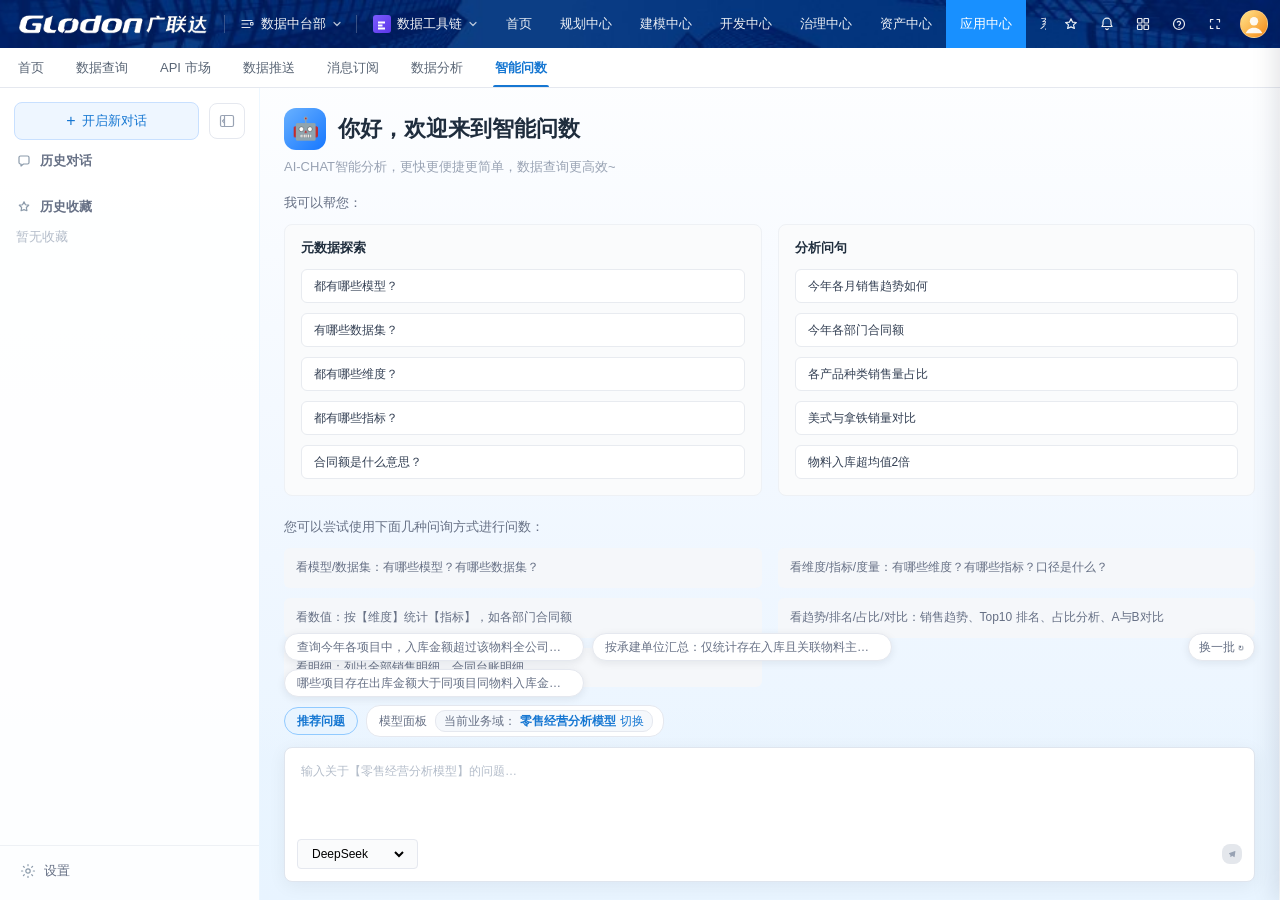
==== index.html @ 8a67e486 "Add files via upload" ====
<!DOCTYPE html>
<html lang="zh-CN">
<head>
  <meta charset="UTF-8" />
  <meta name="viewport" content="width=device-width, initial-scale=1.0" />
  <title>智能问数</title>
  <style>
    * { box-sizing: border-box; }

    body {
      margin: 0;
      min-height: 100vh;
      font-family: "Microsoft YaHei", "PingFang SC", "Segoe UI", Arial, sans-serif;
      font-size: 12px;
      color: #344054;
      background: linear-gradient(180deg, #ffffff 0%, #f8fbff 28%, #f0f7ff 62%, #e8f4ff 100%);
      overflow: hidden;
    }

    button, input, select, textarea { font: inherit; }

    .main-header {
      height: 48px;
      display: flex;
      align-items: stretch;
      padding: 0;
      background: #0a2d6b url("assets/header-bg.png") center / cover no-repeat;
      color: #fff;
      position: relative;
      z-index: 20;
    }

    .main-header-left,
    .header-nav,
    .main-header-right {
      display: flex;
      align-items: stretch;
      min-width: 0;
    }

    .main-header-left {
      flex-shrink: 0;
      padding-left: 16px;
    }

    .brand {
      display: flex;
      align-items: center;
      height: 100%;
      padding-right: 14px;
      flex-shrink: 0;
    }

    .brand-logo {
      display: block;
      height: 26px;
      width: auto;
      max-width: 200px;
      object-fit: contain;
      object-position: left center;
      /* 黑底 Logo 叠在深蓝导航背景上时去掉黑色底 */
      mix-blend-mode: lighten;
      user-select: none;
      -webkit-user-drag: none;
    }

    .header-divider {
      width: 1px;
      align-self: center;
      height: 18px;
      background: rgba(255, 255, 255, 0.22);
      flex-shrink: 0;
    }

    .header-dropdown {
      display: inline-flex;
      align-items: center;
      gap: 6px;
      height: 100%;
      padding: 0 14px;
      border: 0;
      background: transparent;
      color: rgba(255, 255, 255, 0.95);
      font-size: 13px;
      white-space: nowrap;
      cursor: pointer;
    }

    .header-dropdown:hover {
      background: rgba(255, 255, 255, 0.08);
    }

    .header-dept-icon {
      width: 16px;
      height: 16px;
      display: inline-flex;
      align-items: center;
      justify-content: center;
      opacity: 0.92;
    }

    .header-chevron {
      width: 10px;
      height: 10px;
      opacity: 0.75;
    }

    .header-toolchain-icon {
      width: 18px;
      height: 18px;
      border-radius: 3px;
      background: linear-gradient(135deg, #7c5cff 0%, #5b37e8 100%);
      display: inline-flex;
      align-items: center;
      justify-content: center;
      flex-shrink: 0;
    }

    .header-toolchain-icon svg {
      width: 11px;
      height: 11px;
    }

    .header-nav {
      flex: 1;
      align-items: stretch;
      padding-left: 2px;
      overflow: hidden;
    }

    .header-nav-item {
      display: inline-flex;
      align-items: center;
      height: 100%;
      padding: 0 14px;
      border: 0;
      background: transparent;
      color: rgba(255, 255, 255, 0.92);
      font-size: 13px;
      white-space: nowrap;
      cursor: pointer;
      text-decoration: none;
    }

    .header-nav-item:hover {
      background: rgba(255, 255, 255, 0.08);
      color: #fff;
    }

    .header-nav-item.active {
      background: #1890ff;
      color: #fff;
      font-weight: 500;
    }

    .header-nav-item.active:hover {
      background: #1890ff;
    }

    .main-header-right {
      flex-shrink: 0;
      align-items: center;
      gap: 2px;
      padding: 0 12px 0 8px;
    }

    .header-icon-btn {
      width: 34px;
      height: 34px;
      border: 0;
      border-radius: 4px;
      background: transparent;
      color: rgba(255, 255, 255, 0.92);
      display: inline-flex;
      align-items: center;
      justify-content: center;
      cursor: pointer;
      position: relative;
      padding: 0;
    }

    .header-icon-btn:hover {
      background: rgba(255, 255, 255, 0.1);
    }

    .header-icon-btn svg {
      width: 16px;
      height: 16px;
    }

    .badge {
      position: absolute;
      top: 4px;
      right: 4px;
      min-width: 14px;
      height: 14px;
      padding: 0 3px;
      border-radius: 7px;
      background: #ff4d4f;
      color: #fff;
      font-size: 9px;
      line-height: 14px;
      text-align: center;
      font-weight: 600;
    }

    .user-avatar {
      width: 28px;
      height: 28px;
      margin-left: 6px;
      border-radius: 50%;
      object-fit: cover;
      border: 1px solid rgba(255, 255, 255, 0.35);
      background: linear-gradient(135deg, #ffd666, #fa8c16);
      flex-shrink: 0;
    }

    .sub-nav {
      height: 40px;
      display: flex;
      align-items: stretch;
      padding: 0 16px;
      gap: 28px;
      background: #fff;
      border-bottom: 1px solid #e5e8ef;
      flex-shrink: 0;
      position: relative;
      z-index: 19;
    }

    .sub-nav-item {
      display: inline-flex;
      align-items: center;
      height: 100%;
      padding: 0 2px;
      border: 0;
      background: transparent;
      color: #596575;
      font-size: 13px;
      text-decoration: none;
      white-space: nowrap;
      cursor: pointer;
      position: relative;
    }

    .sub-nav-item:hover {
      color: #1677d2;
    }

    .sub-nav-item.active {
      color: #1677d2;
      font-weight: 600;
    }

    .sub-nav-item.active::after {
      content: "";
      position: absolute;
      left: 0;
      right: 0;
      bottom: 0;
      height: 2px;
      background: #1677d2;
      border-radius: 2px 2px 0 0;
    }

    .app-shell {
      height: calc(100vh - 88px);
      display: flex;
      min-width: 0;
      background: transparent;
    }

    .sidebar {
      width: 260px;
      flex-shrink: 0;
      display: flex;
      flex-direction: column;
      border-right: 1px solid rgba(145, 202, 255, 0.16);
      background: rgba(255, 255, 255, 0.92);
      min-height: 0;
      overflow: hidden;
      transition: width 0.24s ease, border-color 0.24s ease;
    }

    .sidebar.is-collapsed {
      width: 0;
      border-right-color: transparent;
    }

    .sidebar-top {
      display: flex;
      align-items: center;
      gap: 10px;
      padding: 14px 14px 12px;
    }

    .new-chat-btn {
      flex: 1;
      height: 38px;
      display: inline-flex;
      align-items: center;
      justify-content: center;
      gap: 6px;
      border: 1px solid #c8e0ff;
      border-radius: 8px;
      background: #eef6ff;
      color: #1677d2;
      font-size: 13px;
      font-weight: 500;
      cursor: pointer;
    }

    .new-chat-btn:hover {
      background: #e3f0ff;
      border-color: #91caff;
    }

    .new-chat-btn-icon {
      font-size: 16px;
      line-height: 1;
      font-weight: 500;
    }

    .sidebar-collapse {
      width: 36px;
      height: 36px;
      display: inline-flex;
      align-items: center;
      justify-content: center;
      border: 1px solid #e5e8ef;
      border-radius: 8px;
      background: #fff;
      color: #98a2b3;
      cursor: pointer;
      flex-shrink: 0;
    }

    .sidebar-collapse:hover {
      border-color: #91caff;
      color: #1677d2;
      background: #f7fbff;
    }

    .sidebar-collapse svg {
      width: 16px;
      height: 16px;
    }

    .sidebar-open-btn {
      position: absolute;
      left: 12px;
      top: 12px;
      z-index: 5;
      width: 36px;
      height: 36px;
      display: inline-flex;
      align-items: center;
      justify-content: center;
      border: 1px solid #e5e8ef;
      border-radius: 8px;
      background: rgba(255, 255, 255, 0.95);
      color: #667085;
      cursor: pointer;
      box-shadow: 0 2px 8px rgba(16, 24, 40, 0.06);
    }

    .sidebar-open-btn:hover {
      border-color: #91caff;
      color: #1677d2;
      background: #f7fbff;
    }

    .sidebar-open-btn svg {
      width: 16px;
      height: 16px;
    }

    .sidebar-open-btn[hidden] {
      display: none !important;
    }

    .chat-main.sidebar-collapsed .chat-scroll {
      padding-left: 56px;
    }

    .sidebar-body {
      flex: 1;
      min-height: 0;
      overflow: auto;
      padding: 0 10px;
    }

    .sidebar-block + .sidebar-block {
      margin-top: 18px;
    }

    .sidebar-block-title {
      display: flex;
      align-items: center;
      gap: 8px;
      padding: 0 6px 10px;
      color: #667085;
      font-size: 13px;
      font-weight: 600;
    }

    .sidebar-block-title svg {
      width: 16px;
      height: 16px;
      color: #8c9bab;
      flex-shrink: 0;
    }

    .history-list {
      margin: 0;
      padding: 0;
      list-style: none;
    }

    .history-item {
      position: relative;
      display: flex;
      align-items: center;
      gap: 6px;
      min-height: 38px;
      padding: 0 10px;
      border-radius: 8px;
      color: #344054;
      font-size: 13px;
      cursor: pointer;
    }

    .history-item:hover {
      background: #f5f9ff;
    }

    .history-item.active {
      background: #eef6ff;
      color: #1677d2;
    }

    .history-item-text {
      flex: 1;
      min-width: 0;
      overflow: hidden;
      text-overflow: ellipsis;
      white-space: nowrap;
    }

    .history-item-input {
      flex: 1;
      min-width: 0;
      height: 28px;
      padding: 0 8px;
      border: 1px solid #1677d2;
      border-radius: 4px;
      background: #fff;
      color: #344054;
      font-size: 13px;
      font-family: inherit;
      outline: none;
      box-shadow: 0 0 0 2px rgba(22, 119, 210, 0.12);
    }

    .history-item.editing .history-item-more {
      display: none !important;
    }

    .history-item-more {
      width: 24px;
      height: 24px;
      display: none;
      align-items: center;
      justify-content: center;
      border: 0;
      border-radius: 4px;
      background: transparent;
      color: #98a2b3;
      font-size: 14px;
      line-height: 1;
      cursor: pointer;
      flex-shrink: 0;
    }

    .history-item.active .history-item-more,
    .history-item:hover .history-item-more {
      display: inline-flex;
    }

    .history-item-more:hover {
      color: #1677d2;
      background: rgba(22, 119, 210, 0.08);
    }

    .history-menu {
      position: absolute;
      top: calc(100% + 4px);
      right: 6px;
      z-index: 20;
      min-width: 96px;
      padding: 4px 0;
      border: 1px solid #eef1f5;
      border-radius: 8px;
      background: #fff;
      box-shadow: 0 8px 24px rgba(16, 24, 40, 0.1);
    }

    .history-menu[hidden] {
      display: none !important;
    }

    .history-menu-item {
      display: block;
      width: 100%;
      padding: 8px 14px;
      border: 0;
      background: transparent;
      color: #344054;
      font-size: 13px;
      text-align: left;
      cursor: pointer;
    }

    .history-menu-item:hover {
      background: #f5f9ff;
      color: #1677d2;
    }

    .history-menu-item.danger {
      color: #f04438;
    }

    .history-menu-item.danger:hover {
      color: #d92d20;
      background: #fff5f5;
    }

    .favorite-empty {
      padding: 2px 6px 8px;
      color: #b4bdca;
      font-size: 13px;
    }

    .sidebar-footer {
      padding: 12px 14px 16px;
      border-top: 1px solid #eef1f5;
    }

    .sidebar-settings-btn {
      display: inline-flex;
      align-items: center;
      gap: 8px;
      padding: 4px 6px;
      border: 0;
      border-radius: 6px;
      background: transparent;
      color: #667085;
      font-size: 13px;
      cursor: pointer;
    }

    .sidebar-settings-btn:hover {
      color: #1677d2;
      background: #f5f9ff;
    }

    .sidebar-settings-btn svg {
      width: 16px;
      height: 16px;
      color: #8c9bab;
    }

    .sidebar-settings-btn:hover svg {
      color: #1677d2;
    }

    .chat-main {
      flex: 1;
      display: flex;
      flex-direction: column;
      min-width: 0;
      min-height: 0;
      background: transparent;
    }

    .workspace {
      position: relative;
      flex: 1;
      display: flex;
      min-width: 0;
      min-height: 0;
      overflow: hidden;
    }

    .chat-scroll {
      flex: 1;
      overflow: auto;
      padding: 20px 24px 16px;
    }

    .content-wrap {
      max-width: 980px;
      margin: 0 auto;
    }

    .conversation-turn {
      margin-bottom: 20px;
      padding-bottom: 16px;
      border-bottom: 1px solid #eef1f5;
    }

    .conversation-turn:last-child {
      margin-bottom: 0;
      padding-bottom: 0;
      border-bottom: 0;
    }

    .welcome-wrap[hidden],
    .result-wrap[hidden] {
      display: none !important;
    }

    .welcome-head {
      display: flex;
      align-items: center;
      gap: 12px;
      margin-bottom: 8px;
    }

    .robot-icon {
      width: 42px;
      height: 42px;
      display: flex;
      align-items: center;
      justify-content: center;
      border-radius: 12px;
      background: linear-gradient(135deg, #69b1ff, #1677ff);
      color: #fff;
      font-size: 22px;
    }

    .welcome-title {
      margin: 0;
      color: #1f2d3d;
      font-size: 22px;
      font-weight: 600;
    }

    .welcome-subtitle {
      margin: 0 0 18px;
      color: #98a2b3;
      font-size: 13px;
    }

    .welcome-hint { margin: 0 0 12px; color: #667085; font-size: 13px; }

    .help-cards {
      display: grid;
      grid-template-columns: repeat(2, minmax(0, 1fr));
      gap: 16px;
      margin-bottom: 22px;
    }

    .help-card {
      padding: 14px 16px 16px;
      border: 1px solid #eef1f5;
      border-radius: 8px;
      background: #fafbfc;
    }

    .help-card-title {
      margin: 0 0 12px;
      color: #1f2d3d;
      font-size: 13px;
      font-weight: 600;
    }

    .chip-list { display: flex; flex-direction: column; gap: 10px; }

    .chip {
      min-height: 34px;
      display: flex;
      align-items: center;
      padding: 0 12px;
      border: 1px solid #e8ebf0;
      border-radius: 6px;
      background: #fff;
      color: #344054;
      cursor: pointer;
      text-align: left;
    }

    .chip:hover { border-color: #91caff; color: #1677d2; }

    .guide-title { margin: 0 0 12px; color: #667085; font-size: 13px; }

    .guide-list {
      display: grid;
      grid-template-columns: repeat(2, minmax(0, 1fr));
      gap: 10px 16px;
    }

    .guide-item {
      padding: 10px 12px;
      border-radius: 6px;
      background: #f5f7fa;
      color: #667085;
      line-height: 1.65;
    }

    /* 对话结果 */
    .user-question {
      display: flex;
      flex-direction: column;
      align-items: flex-end;
      margin-bottom: 12px;
    }

    .user-bubble {
      max-width: 72%;
      padding: 10px 14px;
      border-radius: 8px;
      background: #f5f7fa;
      color: #1f2d3d;
      font-size: 13px;
      line-height: 1.6;
    }

    .result-step {
      opacity: 0;
      transform: translateY(10px);
      pointer-events: none;
      transition: opacity 0.35s ease, transform 0.35s ease;
    }

    .result-step.is-thinking,
    .result-step.is-revealed {
      opacity: 1;
      transform: translateY(0);
      pointer-events: auto;
    }

    .result-step.is-pending {
      display: none;
    }

    .result-step.is-thinking .step-content {
      display: none;
    }

    .result-step.is-revealed .step-thinking {
      display: none;
    }

    .result-step.is-revealed .step-content {
      animation: resultContentIn 0.45s ease forwards;
    }

    @keyframes resultContentIn {
      from { opacity: 0; transform: translateY(6px); }
      to { opacity: 1; transform: translateY(0); }
    }

    .step-thinking {
      display: flex;
      align-items: center;
      gap: 10px;
      min-height: 36px;
      padding: 4px 2px;
      color: #667085;
      font-size: 13px;
    }

    .thinking-dots {
      display: inline-flex;
      align-items: center;
      gap: 4px;
    }

    .thinking-dots i {
      width: 6px;
      height: 6px;
      border-radius: 50%;
      background: #1677d2;
      animation: thinkingDot 1.2s ease-in-out infinite;
    }

    .thinking-dots i:nth-child(2) { animation-delay: 0.15s; }
    .thinking-dots i:nth-child(3) { animation-delay: 0.3s; }

    @keyframes thinkingDot {
      0%, 80%, 100% { opacity: 0.25; transform: scale(0.85); }
      40% { opacity: 1; transform: scale(1); }
    }

    .thinking-text {
      color: #5b7c99;
    }

    .answer-section.is-thinking .section-head-meta::after {
      content: " · 分析中";
      color: #1677d2;
    }

    .chart-svg.chart-enter rect[data-bar="true"] {
      transform-box: fill-box;
      transform-origin: center bottom;
      animation: barGrow 0.55s cubic-bezier(0.22, 1, 0.36, 1) forwards;
    }

    @keyframes barGrow {
      from { transform: scaleY(0); }
      to { transform: scaleY(1); }
    }

    .chart-svg.chart-enter path[data-line="true"] {
      stroke-dasharray: 1200;
      stroke-dashoffset: 1200;
      animation: lineDraw 0.8s ease forwards;
    }

    .chart-svg.chart-enter circle[data-point="true"] {
      opacity: 0;
      animation: pointIn 0.25s ease forwards;
    }

    @keyframes lineDraw {
      to { stroke-dashoffset: 0; }
    }

    @keyframes pointIn {
      to { opacity: 1; }
    }

    .sql-code-wrap.is-typing .sql-code {
      animation: sqlFadeIn 0.5s ease forwards;
    }

    @keyframes sqlFadeIn {
      from { opacity: 0.3; }
      to { opacity: 1; }
    }

    .user-actions {
      display: flex;
      align-items: center;
      gap: 10px;
      margin-top: 8px;
      color: #98a2b3;
    }

    .user-action-btn {
      width: 22px;
      height: 22px;
      border: 0;
      border-radius: 4px;
      background: transparent;
      color: #98a2b3;
      cursor: pointer;
    }

    .user-action-btn:hover { color: #1677d2; background: #f0f5ff; }

    .answer-source {
      margin: 0 0 10px;
      color: #667085;
      font-size: 12px;
    }

    .answer-source strong { color: #344054; font-weight: 600; }

    .answer-source .step-content {
      display: inline;
    }

    .answer-source.is-thinking .step-content {
      display: none;
    }

    .answer-source.is-revealed .step-thinking {
      display: none;
    }

    .answer-source .step-thinking {
      display: flex;
      min-height: auto;
      padding: 0;
    }

    .answer-section {
      margin-bottom: 10px;
      border: 1px solid #eef1f5;
      border-radius: 6px;
      background: #fff;
      overflow: hidden;
    }

    .section-head {
      display: flex;
      align-items: center;
      justify-content: space-between;
      gap: 12px;
      min-height: 38px;
      padding: 0 12px;
      border-bottom: 1px solid #eef1f5;
      background: #fafbfc;
      color: #1f2d3d;
      font-weight: 600;
    }

    .section-head-meta {
      color: #98a2b3;
      font-size: 11px;
      font-weight: 400;
    }

    .section-body { padding: 12px; }

    .view-toggle {
      display: inline-flex;
      border: 1px solid #e5e8ef;
      border-radius: 4px;
      overflow: hidden;
    }

    .view-toggle-btn {
      height: 26px;
      padding: 0 12px;
      border: 0;
      background: #fff;
      color: #667085;
      cursor: pointer;
    }

    .view-toggle-btn.active {
      background: #91caff;
      color: #fff;
    }

    .chart-placeholder {
      min-height: 220px;
      display: flex;
      align-items: center;
      justify-content: center;
      border: 1px dashed #dfe5ee;
      border-radius: 4px;
      background: #fbfcfe;
      color: #98a2b3;
      font-size: 14px;
    }

    .data-panel {
      border: 1px solid #eef1f5;
      border-radius: 4px;
      background: #fff;
      overflow: hidden;
    }

    .chart-toolbar {
      display: flex;
      align-items: center;
      justify-content: space-between;
      gap: 12px;
      padding: 8px 12px;
      border-bottom: 1px solid #eef1f5;
      background: #fafbfc;
    }

    .chart-toolbar-left {
      display: flex;
      align-items: center;
      gap: 12px;
      min-width: 0;
    }

    .chart-toolbar-label {
      color: #667085;
      font-size: 12px;
    }

    .save-chart-btn {
      height: 28px;
      padding: 0 12px;
      border: 1px solid #1677d2;
      border-radius: 4px;
      background: #fff;
      color: #1677d2;
      font-size: 12px;
      white-space: nowrap;
      cursor: pointer;
      flex-shrink: 0;
    }

    .save-chart-btn:hover:not(:disabled) {
      background: #e8f4ff;
    }

    .save-chart-btn:disabled {
      border-color: #d0d5dd;
      color: #98a2b3;
      cursor: default;
    }

    .chart-save-notice {
      display: flex;
      align-items: flex-start;
      gap: 8px;
      margin: 0;
      padding: 10px 12px;
      border-bottom: 1px solid #d6e8ff;
      background: #f0f7ff;
      color: #344054;
      font-size: 12px;
      line-height: 1.7;
    }

    .chart-save-notice[hidden] {
      display: none !important;
    }

    .chart-save-notice-icon {
      flex-shrink: 0;
      width: 18px;
      height: 18px;
      border-radius: 50%;
      background: #1677d2;
      color: #fff;
      font-size: 11px;
      line-height: 18px;
      text-align: center;
    }

    .chart-save-link {
      border: 0;
      padding: 0;
      background: transparent;
      color: #1677d2;
      font-size: inherit;
      font-family: inherit;
      cursor: pointer;
      text-decoration: none;
    }

    .chart-save-link:hover {
      text-decoration: underline;
    }

    .chart-save-edit-link {
      margin-left: 2px;
      font-weight: 500;
    }

    .dashboard-editor-overlay {
      position: fixed;
      inset: 0;
      z-index: 130;
      display: flex;
      align-items: center;
      justify-content: center;
      padding: 24px;
      background: rgba(16, 24, 40, 0.45);
    }

    .dashboard-editor-overlay[hidden] {
      display: none !important;
    }

    .dashboard-editor-modal {
      width: min(920px, 96vw);
      max-height: min(88vh, 720px);
      display: flex;
      flex-direction: column;
      border-radius: 8px;
      background: #fff;
      box-shadow: 0 12px 36px rgba(16, 24, 40, 0.2);
      overflow: hidden;
    }

    .dashboard-editor-head {
      display: flex;
      align-items: center;
      justify-content: space-between;
      gap: 12px;
      padding: 14px 20px;
      border-bottom: 1px solid #eef1f5;
    }

    .dashboard-editor-head h3 {
      margin: 0;
      color: #1f2d3d;
      font-size: 15px;
      font-weight: 600;
    }

    .dashboard-editor-breadcrumb {
      margin-top: 4px;
      color: #667085;
      font-size: 12px;
      font-weight: 400;
    }

    .dashboard-editor-close {
      width: 28px;
      height: 28px;
      border: 0;
      border-radius: 4px;
      background: transparent;
      color: #98a2b3;
      font-size: 20px;
      line-height: 1;
      cursor: pointer;
    }

    .dashboard-editor-close:hover {
      color: #344054;
      background: #f5f9ff;
    }

    .dashboard-editor-body {
      flex: 1;
      min-height: 0;
      padding: 20px;
      overflow: auto;
      display: grid;
      grid-template-columns: 220px 1fr;
      gap: 16px;
    }

    .dashboard-editor-side {
      display: flex;
      flex-direction: column;
      gap: 12px;
    }

    .dashboard-editor-field label {
      display: block;
      margin-bottom: 6px;
      color: #667085;
      font-size: 12px;
    }

    .dashboard-editor-field input,
    .dashboard-editor-field select {
      width: 100%;
      height: 32px;
      padding: 0 10px;
      border: 1px solid #d0d5dd;
      border-radius: 4px;
      color: #344054;
      font-size: 13px;
      box-sizing: border-box;
    }

    .dashboard-editor-preview {
      border: 1px solid #eef1f5;
      border-radius: 6px;
      background: #fafbfc;
      min-height: 320px;
      display: flex;
      flex-direction: column;
      overflow: hidden;
    }

    .dashboard-editor-preview-head {
      padding: 10px 14px;
      border-bottom: 1px solid #eef1f5;
      color: #1f2d3d;
      font-size: 13px;
      font-weight: 600;
      background: #fff;
    }

    .dashboard-editor-preview-body {
      flex: 1;
      padding: 16px;
      display: flex;
      align-items: center;
      justify-content: center;
      color: #98a2b3;
      font-size: 13px;
    }

    .dashboard-editor-preview-body.has-chart {
      padding: 0;
      align-items: stretch;
      justify-content: stretch;
    }

    .dashboard-editor-preview-body .chart-svg {
      width: 100%;
      height: 280px;
      display: block;
    }

    .dashboard-editor-foot {
      display: flex;
      justify-content: flex-end;
      gap: 8px;
      padding: 12px 20px 16px;
      border-top: 1px solid #eef1f5;
    }

    .chart-type-toggle {
      display: inline-flex;
      flex-wrap: wrap;
      max-width: 420px;
      border: 1px solid #e5e8ef;
      border-radius: 4px;
      overflow: hidden;
    }

    .chart-type-btn {
      height: 26px;
      padding: 0 8px;
      border: 0;
      border-right: 1px solid #eef1f5;
      background: #fff;
      color: #667085;
      font-size: 11px;
      cursor: pointer;
    }

    .chart-type-btn:last-child {
      border-right: 0;
    }

    .chart-type-btn.active {
      background: #e8f4ff;
      color: #4096ff;
      font-weight: 600;
    }

    .chart-canvas-wrap {
      padding: 12px 12px 8px;
      overflow-x: auto;
    }

    .chart-svg {
      display: block;
      width: 100%;
      min-width: 640px;
      height: 280px;
    }

    .chart-svg text[data-pie-label="true"] {
      pointer-events: none;
      user-select: none;
    }

    .chart-legend {
      display: flex;
      flex-wrap: wrap;
      gap: 12px 18px;
      padding: 0 12px 12px;
    }

    .legend-item {
      display: inline-flex;
      align-items: center;
      gap: 6px;
      color: #667085;
      font-size: 11px;
    }

    .legend-dot {
      width: 10px;
      height: 10px;
      border-radius: 2px;
      flex-shrink: 0;
    }

    .data-table-wrap {
      max-height: 320px;
      overflow: auto;
    }

    .data-table {
      width: 100%;
      border-collapse: collapse;
    }

    .data-table th,
    .data-table td {
      padding: 10px 12px;
      border: 1px solid #eef1f5;
      text-align: left;
      white-space: nowrap;
    }

    .data-table th {
      position: sticky;
      top: 0;
      z-index: 1;
      background: #fafbfc;
      color: #667085;
      font-weight: 600;
    }

    .data-table td.num {
      text-align: right;
      font-variant-numeric: tabular-nums;
    }

    .sql-narrative-label {
      margin-bottom: 8px;
      color: #667085;
      font-size: 12px;
      font-weight: 600;
    }

    .sql-narrative-label:has(+ .sql-narrative:empty) {
      display: none;
    }

    .sql-narrative {
      margin-bottom: 12px;
      padding: 14px 16px;
      border-radius: 6px;
      background: #f5f6f8;
      border: 1px solid #e8eaed;
      color: #434343;
      font-size: 13px;
      line-height: 1.9;
    }

    .sql-narrative:empty {
      display: none;
    }

    .sql-narrative:empty + .sql-exec-label {
      margin-top: 0;
    }

    .sql-narrative p {
      margin: 0 0 12px;
    }

    .sql-narrative p:last-child {
      margin-bottom: 0;
    }

    .sql-narrative-fields {
      margin: 0 0 12px;
      padding-left: 20px;
      color: #434343;
    }

    .sql-narrative-fields li {
      margin-bottom: 4px;
      line-height: 1.7;
    }

    .sql-narrative-token {
      display: inline;
      margin: 0 2px;
      padding: 1px 6px;
      border-radius: 3px;
      background: #fff1f0;
      color: #cf1322;
      font-family: "SFMono-Regular", Consolas, "Liberation Mono", Menlo, monospace;
      font-size: 12px;
      font-weight: 500;
      word-break: break-all;
    }

    .sql-exec-label {
      margin: 0 0 8px;
      color: #1f2d3d;
      font-size: 13px;
      font-weight: 600;
    }

    .sql-exec-label[hidden] {
      display: none !important;
    }

    .sql-panel-head {
      display: flex;
      align-items: center;
      justify-content: space-between;
      gap: 12px;
      margin-bottom: 8px;
      color: #667085;
      font-size: 12px;
    }

    .sql-file-name { color: #1f2d3d; font-weight: 600; }

    .sql-actions {
      display: flex;
      align-items: center;
      gap: 12px;
    }

    .sql-link {
      border: 0;
      background: transparent;
      color: #1677d2;
      cursor: pointer;
      padding: 0;
    }

    .sql-link:hover {
      text-decoration: underline;
    }

    .sql-run-btn {
      height: 26px;
      padding: 0 12px;
      border: 1px solid #91caff;
      border-radius: 4px;
      background: #1677d2;
      color: #fff;
      cursor: pointer;
      font-size: 12px;
    }

    .sql-run-btn:hover {
      background: #4096ff;
    }

    .sql-run-btn:disabled {
      opacity: 0.6;
      cursor: not-allowed;
    }

    .sql-edit-status {
      margin: 8px 0 0;
      min-height: 18px;
      color: #667085;
      font-size: 12px;
      line-height: 1.5;
    }

    .sql-edit-status.is-success {
      color: #1677d2;
    }

    .sql-edit-status.is-error {
      color: #f04438;
    }

    .sql-code-wrap {
      position: relative;
      max-height: 120px;
      overflow: hidden;
      border: 1px solid #eef1f5;
      border-radius: 4px;
      background: #f8fafc;
      transition: max-height 0.2s ease;
    }

    .sql-code-wrap.expanded,
    .sql-code-wrap.is-editing {
      max-height: 1000px;
      overflow: auto;
    }

    .sql-code-wrap.is-editing .sql-code {
      display: none;
    }

    .sql-code-editor {
      display: none;
      width: 100%;
      min-height: 180px;
      margin: 0;
      padding: 12px;
      border: 0;
      outline: none;
      resize: vertical;
      color: #344054;
      font-family: Consolas, "Courier New", monospace;
      font-size: 11px;
      line-height: 1.7;
      background: #f8fafc;
      box-sizing: border-box;
    }

    .sql-code-wrap.is-editing .sql-code-editor {
      display: block;
    }

    .sql-code {
      margin: 0;
      padding: 12px;
      color: #344054;
      font-family: Consolas, "Courier New", monospace;
      font-size: 11px;
      line-height: 1.7;
      white-space: pre-wrap;
      word-break: break-all;
    }

    .sql-kw {
      color: #2563eb;
      font-weight: 600;
    }

    .settings-table .col-sql-preview {
      font-family: Consolas, "Courier New", monospace;
      font-size: 11px;
      line-height: 1.5;
      max-width: 360px;
      white-space: pre-wrap;
      word-break: break-all;
    }

    .sql-expand-btn {
      width: 100%;
      height: 28px;
      margin-top: 8px;
      border: 1px solid #e5e8ef;
      border-radius: 4px;
      background: #fff;
      color: #667085;
      cursor: pointer;
    }

    .semantic-table {
      width: 100%;
      border-collapse: collapse;
      margin-bottom: 12px;
    }

    .semantic-table th,
    .semantic-table td {
      padding: 10px 12px;
      border: 1px solid #eef1f5;
      text-align: left;
    }

    .semantic-table th {
      background: #fafbfc;
      color: #667085;
      font-weight: 600;
    }

    .semantic-block {
      margin-top: 16px;
      padding-top: 14px;
      border-top: 1px solid #eef1f5;
    }

    .semantic-block-title {
      margin: 0 0 10px;
      font-size: 13px;
      font-weight: 600;
      color: #1f2d3d;
    }

    .filter-row {
      display: flex;
      align-items: center;
      flex-wrap: wrap;
      gap: 10px;
      margin-bottom: 12px;
      color: #667085;
    }

    .date-range {
      display: inline-flex;
      align-items: center;
      gap: 8px;
    }

    .date-input {
      width: 120px;
      height: 30px;
      padding: 0 10px;
      border: 1px solid #dfe5ee;
      border-radius: 4px;
      color: #344054;
      background: #fff;
    }

    .requery-btn {
      height: 30px;
      padding: 0 14px;
      border: 1px solid #1677d2;
      border-radius: 4px;
      background: #1677d2;
      color: #fff;
      cursor: pointer;
    }

    .requery-btn:disabled {
      border-color: #e5e8ef;
      background: #f5f7fa;
      color: #b4bdca;
      cursor: not-allowed;
    }

    .feedback-row {
      display: flex;
      align-items: center;
      gap: 4px;
      margin-bottom: 14px;
      color: #98a2b3;
    }

    .answer-footer {
      margin-top: 4px;
      padding-top: 12px;
      border-top: 1px solid #eef1f5;
    }

    .answer-footer .feedback-row {
      margin-bottom: 16px;
    }

    .answer-action-bar {
      min-height: 28px;
    }

    .answer-action-btn {
      width: 28px;
      height: 28px;
      display: inline-flex;
      align-items: center;
      justify-content: center;
      padding: 0;
      border: 0;
      border-radius: 6px;
      background: transparent;
      color: #98a2b3;
      cursor: pointer;
    }

    .answer-action-btn svg {
      width: 16px;
      height: 16px;
      display: block;
    }

    .answer-action-btn:hover:not(:disabled) {
      color: #1677d2;
      background: #f0f5ff;
    }

    .answer-action-btn.feedback-btn.is-selected {
      color: #1677d2;
      background: #e8f4ff;
    }

    .answer-action-btn:disabled {
      cursor: default;
      opacity: 0.45;
    }

    .answer-action-btn.feedback-btn.is-selected:disabled {
      opacity: 1;
    }

    .answer-action-btn.is-copied {
      color: #1677d2;
    }

    .feedback-row.is-submitted .feedback-prompt {
      display: none;
    }

    .feedback-incorrect-overlay {
      position: fixed;
      inset: 0;
      z-index: 120;
      display: flex;
      align-items: center;
      justify-content: center;
      padding: 24px;
      background: rgba(16, 24, 40, 0.45);
    }

    .feedback-incorrect-overlay[hidden] {
      display: none !important;
    }

    .feedback-incorrect-modal {
      width: min(440px, 92vw);
      border-radius: 8px;
      background: #fff;
      box-shadow: 0 12px 36px rgba(16, 24, 40, 0.2);
      overflow: hidden;
    }

    .feedback-incorrect-head {
      display: flex;
      align-items: center;
      justify-content: space-between;
      padding: 14px 20px;
      border-bottom: 1px solid #eef1f5;
    }

    .feedback-incorrect-head h3 {
      margin: 0;
      color: #1f2d3d;
      font-size: 15px;
      font-weight: 600;
    }

    .feedback-incorrect-close {
      width: 28px;
      height: 28px;
      border: 0;
      border-radius: 4px;
      background: transparent;
      color: #98a2b3;
      font-size: 20px;
      line-height: 1;
      cursor: pointer;
    }

    .feedback-incorrect-close:hover {
      color: #344054;
      background: #f5f9ff;
    }

    .feedback-incorrect-body {
      padding: 20px;
    }

    .feedback-incorrect-form {
      display: flex;
      flex-direction: column;
      gap: 16px;
    }

    .feedback-incorrect-form[hidden],
    .feedback-incorrect-success[hidden] {
      display: none !important;
    }

    .feedback-reason-group {
      display: flex;
      flex-direction: column;
      gap: 10px;
      margin: 0;
      padding: 0;
      border: 0;
    }

    .feedback-reason-group legend {
      margin: 0 0 10px;
      padding: 0;
      color: #344054;
      font-size: 13px;
      font-weight: 500;
    }

    .feedback-reason-option {
      display: flex;
      align-items: center;
      gap: 8px;
      color: #344054;
      font-size: 13px;
      cursor: pointer;
    }

    .feedback-reason-option input {
      margin: 0;
      accent-color: #1677d2;
    }

    .feedback-incorrect-desc label {
      display: block;
      margin-bottom: 6px;
      color: #667085;
      font-size: 13px;
    }

    .feedback-incorrect-desc textarea {
      width: 100%;
      min-height: 72px;
      padding: 8px 10px;
      border: 1px solid #d0d5dd;
      border-radius: 4px;
      color: #344054;
      font-size: 13px;
      font-family: inherit;
      resize: vertical;
      box-sizing: border-box;
      outline: none;
    }

    .feedback-incorrect-desc textarea:focus {
      border-color: #1677d2;
      box-shadow: 0 0 0 2px rgba(22, 119, 210, 0.12);
    }

    .feedback-incorrect-desc textarea::placeholder {
      color: #98a2b3;
    }

    .feedback-incorrect-error {
      margin: 0;
      color: #f04438;
      font-size: 12px;
    }

    .feedback-incorrect-foot {
      display: flex;
      justify-content: flex-end;
      padding: 0 20px 16px;
    }

    .feedback-incorrect-submit {
      height: 32px;
      padding: 0 20px;
      border: 1px solid #1677d2;
      border-radius: 4px;
      background: #1677d2;
      color: #fff;
      font-size: 13px;
      cursor: pointer;
    }

    .feedback-incorrect-submit:hover {
      background: #4096ff;
      border-color: #4096ff;
    }

    .feedback-incorrect-success {
      padding: 28px 20px 32px;
      text-align: center;
      color: #1677d2;
      font-size: 14px;
      line-height: 1.6;
    }

    .feedback-incorrect-success-icon {
      display: block;
      margin: 0 auto 12px;
      width: 40px;
      height: 40px;
      border-radius: 50%;
      background: #e8f4ff;
      color: #1677d2;
      font-size: 22px;
      line-height: 40px;
    }

    .related-title {
      margin: 0 0 8px;
      color: #667085;
      font-weight: 600;
    }

    .related-list {
      margin: 0;
      padding: 0;
      list-style: none;
    }

    .related-item {
      margin-bottom: 6px;
      color: #4096ff;
      cursor: pointer;
      line-height: 1.6;
    }

    .intent-badge {
      display: inline-block;
      margin-left: 8px;
      padding: 2px 8px;
      border-radius: 10px;
      font-size: 11px;
      font-weight: 400;
      background: #e8f4ff;
      color: #4096ff;
      vertical-align: middle;
    }

    .metadata-grid {
      display: grid;
      gap: 10px;
    }

    .metadata-card {
      padding: 12px 14px;
      border: 1px solid #eef1f5;
      border-radius: 6px;
      background: #fafbfc;
    }

    .metadata-card-title {
      margin: 0 0 4px;
      color: #1f2d3d;
      font-size: 13px;
      font-weight: 600;
    }

    .metadata-card-desc {
      margin: 0;
      color: #667085;
      font-size: 12px;
      line-height: 1.6;
    }

    .metadata-card-meta {
      margin-top: 8px;
      display: flex;
      align-items: center;
      gap: 8px;
      flex-wrap: wrap;
    }

    .field-data-type {
      display: inline-flex;
      align-items: center;
      justify-content: flex-start;
      flex-shrink: 0;
      min-width: 16px;
      height: 18px;
      padding: 0 5px;
      border-radius: 3px;
      font-size: 10px;
      font-weight: 700;
      line-height: 1;
    }

    .field-data-type-string {
      background: #e8f4ff;
      color: #4096ff;
    }

    .field-data-type-number {
      background: #d6e8ff;
      color: #1677d2;
      width: 18px;
      padding: 0;
      justify-content: center;
    }

    .field-data-type-date {
      background: #bae0ff;
      color: #0958d9;
      min-width: 32px;
    }

    .metadata-tag {
      display: inline-block;
      margin-left: auto;
      padding: 2px 8px;
      border-radius: 4px;
      font-size: 11px;
      line-height: 1.5;
      flex-shrink: 0;
    }

    .metadata-card-meta-tags {
      justify-content: flex-end;
    }

    .metadata-card-meta-tags .metadata-tag {
      margin-left: 0;
    }

    .metadata-tag.dim {
      background: #e8f4ff;
      color: #4096ff;
    }

    .metadata-tag.measure {
      background: #d6e8ff;
      color: #1677d2;
    }

    .metadata-tag.metric {
      background: #bae0ff;
      color: #0958d9;
    }

    .metadata-insert-btn {
      border: 0;
      padding: 0;
      background: transparent;
      color: #1677d2;
      font-size: 12px;
      cursor: pointer;
    }

    .metadata-insert-btn:hover {
      text-decoration: underline;
    }

    .metadata-empty {
      margin: 0;
      color: #98a2b3;
      font-size: 12px;
    }

    .user-question .intent-badge {
      margin-top: 6px;
      align-self: flex-end;
    }

    .guidance-panel {
      padding: 16px;
      border-radius: 8px;
      background: linear-gradient(135deg, #f0f7ff 0%, #fafbfc 100%);
      border: 1px solid #d6e8ff;
    }

    .guidance-title {
      margin: 0 0 8px;
      color: #1f2d3d;
      font-size: 15px;
      font-weight: 600;
    }

    .guidance-message {
      margin: 0 0 14px;
      color: #667085;
      font-size: 13px;
      line-height: 1.7;
    }

    .guidance-actions {
      display: flex;
      flex-wrap: wrap;
      gap: 8px;
    }

    .guidance-action-btn {
      height: 30px;
      padding: 0 12px;
      border: 1px solid #91caff;
      border-radius: 15px;
      background: #fff;
      color: #1677d2;
      font-size: 12px;
      cursor: pointer;
    }

    .guidance-action-btn:hover {
      background: #e8f4ff;
    }

    .choice-panel {
      display: grid;
      gap: 10px;
    }

    .choice-card {
      display: block;
      width: 100%;
      padding: 14px 16px;
      border: 1px solid #e5e8ef;
      border-radius: 8px;
      background: #fff;
      text-align: left;
      cursor: pointer;
      transition: border-color 0.2s, box-shadow 0.2s;
    }

    .choice-card:hover {
      border-color: #91caff;
      box-shadow: 0 2px 8px rgba(22, 119, 210, 0.08);
    }

    .choice-card-title {
      margin: 0 0 4px;
      color: #1f2d3d;
      font-size: 13px;
      font-weight: 600;
    }

    .choice-card-desc {
      margin: 0;
      color: #667085;
      font-size: 12px;
      line-height: 1.6;
    }

    .choice-reason {
      margin: 0 0 12px;
      color: #667085;
      font-size: 13px;
    }

    .kpi-panel {
      display: flex;
      align-items: center;
      gap: 20px;
      padding: 20px 24px;
      border-radius: 8px;
      background: linear-gradient(135deg, #e8f4ff 0%, #f0f7ff 100%);
      border: 1px solid #d6e8ff;
      color: #1677d2;
    }

    .kpi-value {
      font-size: 32px;
      font-weight: 700;
      line-height: 1.2;
      color: #0958d9;
    }

    .kpi-label {
      margin-top: 4px;
      font-size: 13px;
      color: #4096ff;
    }

    .kpi-meta {
      font-size: 12px;
      color: #69b1ff;
    }

    .compare-table .compare-highlight {
      background: #f0f7ff;
      font-weight: 600;
    }

    .definition-item {
      padding: 12px 0;
      border-bottom: 1px solid #eef1f5;
    }

    .definition-item:last-child {
      border-bottom: 0;
    }

    .composer-wrap {
      position: relative;
      flex-shrink: 0;
      padding: 0 24px 18px;
      background: linear-gradient(180deg, rgba(255, 255, 255, 0) 0%, rgba(232, 244, 255, 0.55) 28%);
      overflow: visible;
      z-index: 5;
    }

    .composer-inner {
      position: relative;
      max-width: 980px;
      margin: 0 auto;
    }

    .composer-tabs {
      display: flex;
      align-items: center;
      gap: 8px;
      margin-bottom: 10px;
    }

    .composer-tab {
      height: 28px;
      padding: 0 12px;
      border: 1px solid #e5e8ef;
      border-radius: 14px;
      background: #fff;
      color: #667085;
      cursor: pointer;
      display: inline-flex;
      align-items: center;
      gap: 8px;
      max-width: 100%;
    }

    .composer-tab.active {
      border-color: #91caff;
      background: #e8f4ff;
      color: #1677d2;
      font-weight: 600;
    }

    .composer-tab-model {
      height: auto;
      min-height: 28px;
      padding: 4px 10px 4px 12px;
      max-width: min(460px, 72vw);
    }

    .composer-tab-scope {
      display: inline-flex;
      align-items: center;
      gap: 4px;
      min-width: 0;
      max-width: 300px;
      padding: 1px 8px;
      border-radius: 10px;
      background: #f5f8fc;
      border: 1px solid #e5e8ef;
      color: #667085;
      font-size: 12px;
      font-weight: 400;
      line-height: 18px;
    }

    .composer-tab.active .composer-tab-scope {
      background: #fff;
      border-color: #91caff;
    }

    .composer-tab-scope strong {
      min-width: 0;
      overflow: hidden;
      text-overflow: ellipsis;
      white-space: nowrap;
      color: #1677d2;
      font-weight: 600;
    }

    .composer-tab-scope-action {
      flex-shrink: 0;
      color: #1677d2;
    }

    .recommend-strip-wrap {
      position: absolute;
      left: 0;
      right: 0;
      bottom: 100%;
      margin: 0 0 8px;
      z-index: 8;
      padding: 0;
      border: 0;
      border-radius: 0;
      background: transparent;
      box-shadow: none;
    }

    .recommend-strip-wrap[hidden] {
      display: none !important;
    }

    .recommend-strip-bar {
      display: flex;
      align-items: flex-start;
      gap: 10px;
    }

    .recommend-strip {
      flex: 1;
      min-width: 0;
      display: flex;
      flex-wrap: wrap;
      gap: 8px;
    }

    .recommend-refresh-btn {
      flex-shrink: 0;
      height: 28px;
      padding: 0 10px;
      border: 1px solid #e5e8ef;
      border-radius: 14px;
      background: #fff;
      color: #667085;
      cursor: pointer;
      white-space: nowrap;
      box-shadow: 0 2px 8px rgba(16, 24, 40, 0.08);
    }

    .recommend-refresh-btn:hover {
      border-color: #91caff;
      background: #f0f7ff;
      color: #1677d2;
    }

    .recommend-chip {
      max-width: 300px;
      height: 28px;
      padding: 0 12px;
      border: 1px solid #e5e8ef;
      border-radius: 14px;
      background: #fff;
      color: #667085;
      cursor: pointer;
      overflow: hidden;
      text-overflow: ellipsis;
      white-space: nowrap;
      box-shadow: 0 2px 8px rgba(16, 24, 40, 0.08);
    }

    .recommend-chip:hover {
      border-color: #91caff;
      background: #e8f4ff;
      color: #1677d2;
    }

    .composer-box {
      position: relative;
      border: 1px solid #dfe5ee;
      border-radius: 8px;
      background: #fff;
      box-shadow: 0 4px 18px rgba(16, 24, 40, 0.06);
      overflow: visible;
    }

    .composer-input-area {
      position: relative;
      overflow: visible;
    }

    .composer-caret-mirror {
      position: absolute;
      top: 0;
      left: 0;
      width: 100%;
      visibility: hidden;
      pointer-events: none;
      white-space: pre-wrap;
      word-break: break-word;
      overflow: hidden;
      padding: 14px 16px 8px;
      border: 0;
      font-size: 12px;
      line-height: 1.6;
    }

    .composer-suggest {
      position: absolute;
      z-index: 6;
      min-width: 108px;
      max-width: 168px;
      max-height: 96px;
      overflow: auto;
      border: 1px solid #d9e2ef;
      border-radius: 4px;
      background: #fff;
      box-shadow: 0 2px 10px rgba(16, 24, 40, 0.1);
      padding: 2px 0;
    }

    .composer-suggest[hidden] {
      display: none !important;
    }

    .composer-suggest-item {
      display: flex;
      align-items: center;
      justify-content: space-between;
      gap: 8px;
      min-height: 22px;
      padding: 0 6px;
      color: #344054;
      font-size: 11px;
      cursor: pointer;
    }

    .composer-suggest-main {
      display: inline-flex;
      align-items: center;
      gap: 6px;
      min-width: 0;
      flex: 1;
    }

    .composer-suggest-main .field-data-type {
      height: 16px;
      padding: 0 4px;
      font-size: 9px;
    }

    .composer-suggest-main .field-data-type-number {
      width: 16px;
      padding: 0;
    }

    .composer-suggest-item:hover,
    .composer-suggest-item.active {
      background: #f0f5ff;
    }

    .composer-suggest-name {
      min-width: 0;
      overflow: hidden;
      text-overflow: ellipsis;
      white-space: nowrap;
    }

    .composer-suggest-tag {
      flex-shrink: 0;
      height: 16px;
      padding: 0 4px;
      border-radius: 8px;
      font-size: 9px;
      line-height: 16px;
    }

    .composer-suggest-tag.dim {
      background: #e8f4ff;
      color: #1677d2;
    }

    .composer-suggest-tag.measure {
      background: #f6ffed;
      color: #389e0d;
    }

    .composer-suggest-tag.metric {
      background: #fff7e6;
      color: #d46b08;
    }

    .composer-input {
      width: 100%;
      min-height: 88px;
      padding: 14px 16px 8px;
      border: 0;
      outline: 0;
      resize: none;
      color: #344054;
      line-height: 1.6;
      background: transparent;
    }

    .composer-input::placeholder { color: #b4bdca; }

    .composer-foot {
      display: flex;
      align-items: center;
      justify-content: space-between;
      gap: 12px;
      padding: 0 12px 12px;
    }

    .model-select-wrap {
      display: inline-flex;
      align-items: center;
      height: 30px;
      padding: 0 10px;
      border: 1px solid #e5e8ef;
      border-radius: 4px;
      background: #fafbfc;
    }

    .model-select {
      border: 0;
      outline: 0;
      background: transparent;
      cursor: pointer;
    }

    .send-btn {
      width: 20px;
      height: 20px;
      display: inline-flex;
      align-items: center;
      justify-content: center;
      padding: 0;
      border: 0;
      border-radius: 8px;
      background: linear-gradient(145deg, #4dabff 0%, #1677ff 48%, #0958d9 100%);
      color: #fff;
      cursor: pointer;
      flex-shrink: 0;
      box-shadow:
        0 1px 3px rgba(9, 88, 217, 0.2),
        0 3px 8px rgba(22, 119, 255, 0.22),
        inset 0 1px 0 rgba(255, 255, 255, 0.2);
      transition:
        transform 0.18s ease,
        box-shadow 0.18s ease,
        background 0.2s ease,
        color 0.2s ease;
    }

    .send-btn:hover:not(:disabled) {
      transform: translateY(-1px);
      box-shadow:
        0 4px 10px rgba(9, 88, 217, 0.26),
        0 10px 22px rgba(22, 119, 255, 0.34),
        inset 0 1px 0 rgba(255, 255, 255, 0.28);
    }

    .send-btn:active:not(:disabled) {
      transform: translateY(0) scale(0.96);
    }

    .send-btn:focus-visible {
      outline: 2px solid rgba(22, 119, 255, 0.45);
      outline-offset: 2px;
    }

    .send-btn:disabled:not(.is-stop) {
      background: #e4e7ec;
      color: #98a2b3;
      cursor: not-allowed;
      transform: none;
      box-shadow: none;
    }

    .send-btn-icon {
      display: inline-flex;
      align-items: center;
      justify-content: center;
      width: 10px;
      height: 10px;
      pointer-events: none;
    }

    .send-btn-icon svg {
      width: 10px;
      height: 10px;
      display: block;
    }

    .send-btn-icon--stop {
      display: none;
    }

    .send-btn.is-stop {
      background: linear-gradient(180deg, #ffffff 0%, #f5f7fa 100%);
      color: #344054;
      border-radius: 8px;
      box-shadow:
        0 1px 2px rgba(16, 24, 40, 0.06),
        inset 0 0 0 1px #d0d5dd;
    }

    .send-btn.is-stop:hover:not(:disabled) {
      background: linear-gradient(180deg, #ffffff 0%, #eef2f6 100%);
      box-shadow:
        0 2px 8px rgba(16, 24, 40, 0.08),
        inset 0 0 0 1px #98a2b3;
      transform: translateY(-1px);
    }

    .send-btn.is-stop .send-btn-icon--send {
      display: none;
    }

    .send-btn.is-stop .send-btn-icon--stop {
      display: inline-flex;
    }

    .generation-stopped-tip {
      margin: 4px 0 0;
      padding: 0 4px;
      color: #98a2b3;
      font-size: 12px;
      line-height: 1.5;
    }

    .resource-panel {
      width: 0;
      flex-shrink: 0;
      display: flex;
      flex-direction: column;
      min-height: 0;
      overflow: hidden;
      border-left: 1px solid transparent;
      background: rgba(255, 255, 255, 0.72);
      transition: width 0.24s ease, border-color 0.24s ease;
    }

    .resource-panel.is-open {
      width: min(380px, 34vw);
      border-left-color: rgba(145, 202, 255, 0.28);
    }

    .resource-panel-head {
      min-height: 42px;
      height: auto;
      display: flex;
      flex-direction: column;
      align-items: stretch;
      gap: 8px;
      padding: 10px 14px;
      border-bottom: 1px solid #eef1f5;
      background: #fafbfc;
    }

    .resource-panel-head-row {
      display: flex;
      align-items: center;
      justify-content: space-between;
    }

    .resource-active-scope {
      display: flex;
      align-items: center;
      gap: 6px;
      min-width: 0;
      padding: 6px 8px;
      border-radius: 6px;
      background: #f0f7ff;
      border: 1px solid #d6e8ff;
      color: #1677d2;
      font-size: 12px;
      line-height: 1.4;
    }

    .resource-active-scope-label {
      flex-shrink: 0;
      color: #667085;
    }

    .resource-active-scope-name {
      min-width: 0;
      overflow: hidden;
      text-overflow: ellipsis;
      white-space: nowrap;
      font-weight: 600;
      color: #0958d9;
    }

    .resource-panel-title {
      color: #1f2d3d;
      font-size: 13px;
      font-weight: 600;
    }

    .resource-panel-close {
      width: 24px;
      height: 24px;
      border: 0;
      border-radius: 4px;
      background: transparent;
      color: #98a2b3;
      font-size: 18px;
      line-height: 1;
      cursor: pointer;
    }

    .resource-panel-close:hover {
      color: #344054;
      background: #f0f5ff;
    }

    .resource-panel-tab.has-active::after {
      content: "";
      width: 6px;
      height: 6px;
      margin-left: 4px;
      border-radius: 50%;
      background: #1677d2;
    }

    .tree-node.is-model-row {
      cursor: pointer;
    }

    .tree-node.is-active-model {
      background: #f0f7ff;
    }

    .tree-node.is-active-model:hover {
      background: #e6f4ff;
    }

    .tree-radio {
      width: 14px;
      height: 14px;
      margin: 0 2px 0 0;
      flex-shrink: 0;
      accent-color: #1677d2;
      cursor: pointer;
    }

    .tree-active-badge {
      flex-shrink: 0;
      margin-left: 4px;
      padding: 0 6px;
      border-radius: 10px;
      background: #1677d2;
      color: #fff;
      font-size: 10px;
      line-height: 18px;
      font-weight: 600;
    }

    .tree-node.is-locked {
      opacity: 0.72;
    }

    .scene-toast {
      position: fixed;
      left: 50%;
      bottom: 108px;
      transform: translateX(-50%) translateY(8px);
      z-index: 120;
      max-width: min(520px, calc(100vw - 32px));
      padding: 10px 14px;
      border-radius: 8px;
      background: rgba(29, 41, 57, 0.92);
      color: #fff;
      font-size: 13px;
      line-height: 1.5;
      box-shadow: 0 8px 24px rgba(16, 24, 40, 0.18);
      opacity: 0;
      pointer-events: none;
      transition: opacity 0.2s ease, transform 0.2s ease;
    }

    .scene-toast.is-visible {
      opacity: 1;
      transform: translateX(-50%) translateY(0);
    }

    .scene-system-notice {
      margin: 10px auto;
      max-width: 860px;
      padding: 10px 14px;
      border-radius: 8px;
      background: #f5f7fa;
      border: 1px dashed #d0d5dd;
      color: #667085;
      font-size: 12px;
      line-height: 1.6;
      text-align: center;
    }

    .model-switch-overlay {
      z-index: 125;
    }

    .model-switch-modal {
      width: min(440px, 92vw);
    }

    .model-switch-body {
      padding: 16px 20px 8px;
      color: #344054;
      font-size: 13px;
      line-height: 1.7;
    }

    .model-switch-body p {
      margin: 0 0 10px;
    }

    .model-switch-draft {
      margin: 0 0 12px;
      padding: 10px 12px;
      border-radius: 6px;
      background: #f5f7fa;
      border: 1px solid #e5e8ef;
      color: #475467;
      font-size: 12px;
      line-height: 1.6;
      word-break: break-word;
    }

    .model-switch-draft-label {
      display: block;
      margin-bottom: 4px;
      color: #98a2b3;
      font-size: 11px;
    }

    .model-switch-foot {
      justify-content: flex-end;
    }

    .settings-btn.danger {
      color: #cf1322;
      border-color: #ffa39e;
    }

    .settings-btn.danger:hover {
      color: #cf1322;
      background: #fff2f0;
      border-color: #ff7875;
    }

    .resource-panel-tabs {
      display: flex;
      align-items: stretch;
      border-bottom: 1px solid #eef1f5;
      background: #f7f9fc;
      flex-shrink: 0;
    }

    .resource-panel-tab {
      flex: 1;
      height: 38px;
      border: 0;
      border-bottom: 2px solid transparent;
      background: transparent;
      color: #667085;
      cursor: pointer;
      font-size: 13px;
      display: inline-flex;
      align-items: center;
      justify-content: center;
      padding: 0 4px;
      white-space: nowrap;
    }

    .resource-panel-tab:hover {
      color: #1677d2;
    }

    .resource-panel-tab.active {
      color: #1677d2;
      background: #fff;
      border-bottom-color: #1677d2;
      font-weight: 600;
    }

    .resource-panel-search {
      flex-shrink: 0;
      padding: 10px 12px 0;
      background: #fff;
    }

    .resource-panel-search-wrap {
      display: flex;
      align-items: center;
      gap: 6px;
      height: 32px;
      padding: 0 10px;
      border: 1px solid #e5e8ef;
      border-radius: 6px;
      background: #fafbfc;
    }

    .resource-panel-search-wrap:focus-within {
      border-color: #91caff;
      background: #fff;
      box-shadow: 0 0 0 2px rgba(22, 119, 210, 0.1);
    }

    .resource-panel-search-icon {
      flex-shrink: 0;
      color: #98a2b3;
      font-size: 13px;
    }

    .resource-panel-search-input {
      flex: 1;
      min-width: 0;
      height: 100%;
      border: 0;
      outline: 0;
      background: transparent;
      color: #344054;
      font-size: 12px;
    }

    .resource-panel-search-input::placeholder {
      color: #b4bdca;
    }

    .resource-panel-search-hint {
      margin: 8px 12px 0;
      padding: 0;
      color: #98a2b3;
      font-size: 12px;
      line-height: 1.5;
      flex-shrink: 0;
    }

    .resource-tree-wrap {
      flex: 1;
      min-height: 0;
      overflow: auto;
      padding: 8px 6px 12px;
    }

    .resource-tree-status {
      padding: 12px 8px 8px;
      color: #98a2b3;
      font-size: 12px;
      text-align: center;
      line-height: 1.5;
    }

    .resource-tree-status-meta {
      margin: 0 0 8px;
      color: #98a2b3;
      font-size: 12px;
    }

    .resource-tree-status-tip {
      margin: 6px 0 0;
      color: #c0c4cc;
      font-size: 11px;
    }

    .resource-tree-load-more-btn {
      display: inline-flex;
      align-items: center;
      justify-content: center;
      min-width: 120px;
      height: 32px;
      padding: 0 16px;
      border: 1px solid #91caff;
      border-radius: 6px;
      background: #f0f7ff;
      color: #1677d2;
      font-size: 13px;
      cursor: pointer;
      transition: background 0.15s ease, border-color 0.15s ease;
    }

    .resource-tree-load-more-btn:hover:not(:disabled) {
      background: #e6f4ff;
      border-color: #1677d2;
    }

    .resource-tree-load-more-btn:disabled {
      opacity: 0.72;
      cursor: wait;
    }

    .resource-tree-status.is-loading .resource-tree-load-more-btn {
      border-color: #d6e4ff;
      background: #f5f8ff;
    }

    .resource-tree,
    .resource-tree ul {
      margin: 0;
      padding: 0;
      list-style: none;
    }

    .resource-tree ul {
      padding-left: 18px;
    }

    .tree-node {
      min-height: 30px;
      display: flex;
      align-items: center;
      gap: 6px;
      padding: 2px 6px;
      border-radius: 4px;
      color: #344054;
      cursor: default;
    }

    .tree-node:hover {
      background: #f7f9fc;
    }

    .tree-node.is-link {
      cursor: pointer;
    }

    .tree-node.is-link:hover .tree-label {
      color: #1677d2;
    }

    .tree-node.is-insertable {
      cursor: pointer;
    }

    .tree-node.is-insertable:hover {
      background: #f0f5ff;
    }

    .tree-node.is-insertable:hover .tree-label {
      color: #1677d2;
    }

    .tree-toggle {
      width: 16px;
      height: 16px;
      display: inline-flex;
      align-items: center;
      justify-content: center;
      border: 0;
      background: transparent;
      color: #69b1ff;
      cursor: pointer;
      flex-shrink: 0;
      padding: 0;
      font-size: 10px;
    }

    .tree-toggle.placeholder {
      visibility: hidden;
      pointer-events: none;
    }

    .tree-icon {
      width: 16px;
      height: 16px;
      display: inline-flex;
      align-items: center;
      justify-content: center;
      flex-shrink: 0;
      border-radius: 2px;
      background: #e8f4ff;
      color: #1677d2;
      font-size: 9px;
      font-weight: 700;
      line-height: 1;
    }

    .tree-icon-model {
      background: #1677d2;
      color: #fff;
    }

    .tree-icon-folder {
      background: #d6e8ff;
      color: #0958d9;
    }

    .tree-icon-dataset {
      background: #bae0ff;
      color: #0958d9;
    }

    .tree-icon-view {
      background: #e6fffb;
      color: #08979c;
    }

    .tree-icon-table {
      background: #fff7e6;
      color: #d46b08;
    }

    .tree-icon-field {
      background: #f0f7ff;
      color: #4096ff;
      font-weight: 600;
    }

    .tree-icon-field-type,
    .field-data-type {
      width: auto;
      min-width: 16px;
      height: 16px;
      padding: 0 4px;
      font-size: 8px;
      font-weight: 700;
      letter-spacing: -0.2px;
      justify-content: flex-start;
      text-align: left;
    }

    .field-data-type-string,
    .tree-icon-type-string {
      background: #e8f4ff;
      color: #4096ff;
    }

    .field-data-type-number,
    .tree-icon-type-number {
      background: #d6e8ff;
      color: #1677d2;
      width: 16px;
      padding: 0;
      justify-content: center;
    }

    .field-data-type-date,
    .tree-icon-type-date {
      background: #bae0ff;
      color: #0958d9;
      min-width: 28px;
    }

    .tree-label {
      flex: 1;
      min-width: 0;
      overflow: hidden;
      text-overflow: ellipsis;
      white-space: nowrap;
      line-height: 1.5;
    }

    .tree-insert-btn {
      width: 20px;
      height: 20px;
      margin-left: auto;
      display: inline-flex;
      align-items: center;
      justify-content: center;
      border: 0;
      border-radius: 4px;
      background: transparent;
      color: #98a2b3;
      cursor: pointer;
      flex-shrink: 0;
      padding: 0;
      opacity: 0.42;
    }

    .tree-node:hover .tree-insert-btn,
    .tree-insert-btn:focus-visible {
      opacity: 1;
    }

    .tree-insert-btn:hover {
      background: #e8f4ff;
      color: #1677d2;
    }

    .tree-insert-btn svg {
      width: 12px;
      height: 12px;
      display: block;
    }

    .tree-tag {
      display: inline-block;
      margin-left: auto;
      padding: 0 6px;
      border-radius: 2px;
      font-size: 10px;
      font-weight: 600;
      line-height: 18px;
      vertical-align: middle;
      flex-shrink: 0;
      background: #e8f4ff;
      color: #1677d2;
    }

    .tree-tag.dim {
      background: #f0f7ff;
      color: #4096ff;
    }

    .tree-tag.metric {
      background: #d6e8ff;
      color: #0958d9;
    }

    .tree-tag.measure {
      background: #bae0ff;
      color: #003a8c;
    }

    .tree-tag.join {
      background: #fff7e6;
      color: #d46b08;
    }

    .tree-join-hint {
      flex-shrink: 0;
      margin-left: 4px;
      padding: 0 5px;
      border-radius: 2px;
      background: #fff7e6;
      color: #d46b08;
      font-size: 10px;
      line-height: 18px;
      cursor: help;
    }

    .tree-node[data-node-type="relation"] .tree-label {
      color: #667085;
      font-size: 12px;
      font-weight: 400;
    }

    .metadata-tag.join {
      background: #fff7e6;
      color: #d46b08;
    }

    .metadata-card-join-tip,
    .metadata-card-join-fields,
    .metadata-card-join-hint {
      margin: 6px 0 0;
      color: #d46b08;
      font-size: 12px;
      line-height: 1.6;
    }

    .metadata-relations {
      margin-top: 10px;
      padding-top: 10px;
      border-top: 1px dashed #ffe7ba;
    }

    .metadata-relations-title {
      display: block;
      margin-bottom: 6px;
      color: #d46b08;
      font-size: 12px;
      font-weight: 600;
    }

    .metadata-relations-list {
      margin: 0;
      padding-left: 18px;
      color: #667085;
      font-size: 12px;
      line-height: 1.7;
    }

    .doc-icon {
      width: 16px;
      height: 16px;
      display: inline-flex;
      align-items: center;
      justify-content: center;
      border-radius: 2px;
      background: #e8f4ff;
      color: #1677d2;
      font-size: 8px;
      font-weight: 700;
      flex-shrink: 0;
      line-height: 1;
    }

    .resource-tree-empty {
      padding: 28px 12px;
      color: #98a2b3;
      font-size: 13px;
      text-align: center;
      list-style: none;
    }

    .settings-modal-overlay {
      position: fixed;
      inset: 0;
      z-index: 100;
      display: flex;
      align-items: center;
      justify-content: center;
      padding: 24px;
      background: rgba(16, 24, 40, 0.35);
    }

    .settings-modal-overlay[hidden] {
      display: none !important;
    }

    .settings-modal {
      width: min(1180px, 96vw);
      height: min(720px, 90vh);
      display: flex;
      flex-direction: column;
      border-radius: 4px;
      background: #fff;
      box-shadow: 0 16px 48px rgba(16, 24, 40, 0.18);
      overflow: hidden;
    }

    .settings-modal-head {
      height: 48px;
      display: flex;
      align-items: center;
      justify-content: space-between;
      padding: 0 20px;
      border-bottom: 1px solid #eef1f5;
    }

    .settings-modal-title {
      margin: 0;
      color: #1f2d3d;
      font-size: 14px;
      font-weight: 600;
    }

    .settings-modal-close {
      width: 28px;
      height: 28px;
      border: 0;
      border-radius: 4px;
      background: transparent;
      color: #98a2b3;
      font-size: 20px;
      line-height: 1;
      cursor: pointer;
    }

    .settings-modal-close:hover {
      color: #344054;
      background: #f5f9ff;
    }

    .settings-modal-body {
      flex: 1;
      min-height: 0;
      display: flex;
    }

    .settings-nav {
      width: 168px;
      flex-shrink: 0;
      padding: 12px 0;
      border-right: 1px solid #eef1f5;
      background: #fff;
    }

    .settings-nav-item {
      position: relative;
      width: 100%;
      height: 40px;
      padding: 0 20px;
      border: 0;
      background: transparent;
      color: #344054;
      font-size: 13px;
      text-align: left;
      cursor: pointer;
    }

    .settings-nav-item:hover {
      color: #1677d2;
      background: #f7fbff;
    }

    .settings-nav-item.active {
      color: #1677d2;
      font-weight: 600;
      background: #f5f9ff;
    }

    .settings-nav-item.active::before {
      content: "";
      position: absolute;
      left: 0;
      top: 8px;
      bottom: 8px;
      width: 3px;
      border-radius: 0 2px 2px 0;
      background: #1677d2;
    }

    .settings-content {
      flex: 1;
      min-width: 0;
      display: flex;
      flex-direction: column;
      padding: 16px 20px 0;
      background: #fff;
    }

    .settings-panel {
      display: none;
      flex: 1;
      min-height: 0;
      flex-direction: column;
    }

    .settings-panel.active {
      display: flex;
    }

    .settings-alert {
      display: flex;
      align-items: flex-start;
      gap: 10px;
      margin-bottom: 14px;
      padding: 10px 12px;
      border-radius: 4px;
      background: #fffbe6;
      border: 1px solid #ffe58f;
      color: #614700;
      font-size: 12px;
      line-height: 1.6;
    }

    .settings-alert-icon {
      width: 16px;
      height: 16px;
      flex-shrink: 0;
      display: inline-flex;
      align-items: center;
      justify-content: center;
      border-radius: 50%;
      background: #faad14;
      color: #fff;
      font-size: 11px;
      font-weight: 700;
      margin-top: 1px;
    }

    .settings-toolbar {
      display: flex;
      align-items: center;
      gap: 10px;
      margin-bottom: 12px;
    }

    .settings-search-wrap {
      flex: 1;
      min-width: 0;
      height: 32px;
      display: flex;
      align-items: center;
      gap: 8px;
      padding: 0 10px;
      border: 1px solid #e5e8ef;
      border-radius: 4px;
      background: #fff;
    }

    .settings-search-wrap input {
      flex: 1;
      min-width: 0;
      border: 0;
      outline: 0;
      color: #344054;
      background: transparent;
    }

    .settings-search-wrap input::placeholder {
      color: #b4bdca;
    }

    .settings-search-icon {
      color: #98a2b3;
      font-size: 14px;
      line-height: 1;
    }

    .settings-btn {
      height: 32px;
      padding: 0 16px;
      border: 1px solid #e5e8ef;
      border-radius: 4px;
      background: #fff;
      color: #344054;
      cursor: pointer;
      white-space: nowrap;
    }

    .settings-btn:hover:not(:disabled) {
      border-color: #91caff;
      color: #1677d2;
    }

    .settings-btn.primary {
      border-color: #1677d2;
      background: #1677d2;
      color: #fff;
    }

    .settings-btn.primary:hover:not(:disabled) {
      background: #4096ff;
      border-color: #4096ff;
      color: #fff;
    }

    .settings-btn:disabled {
      color: #b4bdca;
      background: #f5f7fa;
      border-color: #e5e8ef;
      cursor: not-allowed;
    }

    .settings-table-wrap {
      flex: 1;
      min-height: 0;
      border: 1px solid #eef1f5;
      border-radius: 4px;
      overflow: auto;
    }

    .settings-table {
      width: 100%;
      border-collapse: collapse;
      font-size: 12px;
    }

    .settings-table thead th {
      height: 40px;
      padding: 0 12px;
      border-bottom: 1px solid #eef1f5;
      background: #fafbfc;
      color: #667085;
      font-weight: 600;
      text-align: left;
      white-space: nowrap;
    }

    .settings-table tbody td {
      height: 44px;
      padding: 0 12px;
      border-bottom: 1px solid #f2f4f7;
      color: #344054;
      white-space: nowrap;
    }

    .settings-table .col-check {
      width: 40px;
      text-align: center;
    }

    .settings-table .col-index {
      width: 56px;
      text-align: center;
    }

    .settings-table .col-action {
      color: #1677d2;
      cursor: pointer;
    }

    .settings-table th.col-actions,
    .settings-table td.col-actions {
      position: sticky;
      right: 0;
      z-index: 2;
      min-width: 108px;
      padding-right: 16px;
      background: #fff;
      white-space: nowrap;
      box-shadow: -8px 0 12px -10px rgba(16, 24, 40, 0.12);
    }

    .settings-table thead th.col-actions {
      background: #fafbfc;
      z-index: 3;
    }

    .settings-table tbody tr:hover td.col-actions {
      background: #fafcff;
    }

    .settings-actions {
      display: inline-flex;
      align-items: center;
      gap: 0;
    }

    .settings-empty {
      min-height: 360px;
      display: flex;
      flex-direction: column;
      align-items: center;
      justify-content: center;
      gap: 12px;
      color: #98a2b3;
      font-size: 13px;
    }

    .settings-empty-art {
      width: 120px;
      height: 90px;
      position: relative;
    }

    .settings-empty-folder {
      position: absolute;
      left: 18px;
      top: 18px;
      width: 72px;
      height: 52px;
      border: 2px solid #d9e2ef;
      border-radius: 6px;
      background: linear-gradient(180deg, #f7fbff 0%, #eef6ff 100%);
    }

    .settings-empty-folder::before {
      content: "";
      position: absolute;
      left: -2px;
      top: -10px;
      width: 34px;
      height: 12px;
      border: 2px solid #d9e2ef;
      border-bottom: 0;
      border-radius: 6px 6px 0 0;
      background: #f7fbff;
    }

    .settings-empty-dot {
      position: absolute;
      width: 10px;
      height: 10px;
      border-radius: 50%;
      background: #91caff;
      opacity: 0.7;
    }

    .settings-empty-dot.a { right: 8px; top: 8px; background: #69b1ff; }
    .settings-empty-dot.b { right: 28px; bottom: 10px; background: #bae0ff; }
    .settings-empty-dot.c { left: 4px; bottom: 16px; width: 8px; height: 8px; }

    .settings-table.sql-table {
      min-width: 1080px;
    }

    .settings-table .col-question {
      min-width: 180px;
    }

    .settings-table .col-sql {
      min-width: 220px;
    }

    .settings-table .col-domain {
      min-width: 120px;
    }

    .settings-table .col-recommend {
      min-width: 140px;
      text-align: center;
    }

    .settings-table.prompt-table {
      min-width: 920px;
    }

    .settings-table .col-instruction {
      min-width: 280px;
    }

    .settings-table .col-enabled {
      min-width: 72px;
      text-align: center;
    }

    .settings-table .col-text {
      max-width: 200px;
      overflow: hidden;
      text-overflow: ellipsis;
    }

    .settings-table .col-text-wide {
      max-width: 280px;
      overflow: hidden;
      text-overflow: ellipsis;
    }

    .settings-action-link {
      border: 0;
      padding: 0;
      background: transparent;
      color: #1677d2;
      font-size: 12px;
      cursor: pointer;
    }

    .settings-action-link:hover {
      color: #0958d9;
    }

    .settings-action-link.danger {
      color: #f04438;
    }

    .settings-action-link.danger:hover {
      color: #d92d20;
    }

    .settings-action-divider {
      margin: 0 6px;
      color: #d0d5dd;
    }
    /* assistant settings */
    .assistant-list-view { display:flex; flex-direction:column; flex:1; min-height:0; }
    .assistant-list-table-wrap { flex:1; min-height:0; }
    .assistant-list-table .assistant-code { font-family:Consolas,"Courier New",monospace; font-size:12px; color:#475467; }
    .assistant-list-empty { text-align:center; color:#98a2b3; padding:36px 12px !important; }
    .assistant-status-tag { display:inline-flex; align-items:center; height:22px; padding:0 8px; border-radius:11px; font-size:12px; line-height:22px; }
    .assistant-status-tag.is-on { background:#f6ffed; color:#389e0d; }
    .assistant-status-tag.is-off { background:#f5f5f5; color:#98a2b3; }
    .assistant-form-view { display:flex; flex-direction:column; flex:1; min-height:0; }
    .assistant-form-view[hidden], .assistant-list-view[hidden] { display:none !important; }
    .assistant-form-head { display:flex; align-items:center; gap:12px; margin-bottom:12px; }
    .assistant-form-title { margin:0; font-size:14px; font-weight:600; color:#1f2d3d; }
    .assistant-settings-scroll { flex:1; min-height:0; overflow:auto; padding-bottom:16px; }
    .assistant-settings-section { margin-bottom:18px; padding:14px 16px 16px; border:1px solid #eef1f5; border-radius:8px; background:#fafbfc; }
    .assistant-settings-section-title { margin:0 0 12px; font-size:13px; font-weight:600; color:#1f2d3d; }
    .assistant-settings-grid { display:grid; grid-template-columns:1fr 1fr; gap:14px 16px; }
    .assistant-settings-grid .settings-form-field.span-2 { grid-column:1 / -1; }
    .assistant-settings-hint { margin:4px 0 0; font-size:11px; color:#98a2b3; line-height:1.5; }
    .model-bind-panel { border:1px solid #e5e8ef; border-radius:8px; background:#fff; overflow:hidden; }
    .model-bind-tabs { display:flex; border-bottom:1px solid #eef1f5; background:#f7f9fc; }
    .model-bind-tab { flex:1; height:38px; border:0; border-bottom:2px solid transparent; background:transparent; color:#667085; cursor:pointer; font-size:13px; display:inline-flex; align-items:center; justify-content:center; gap:6px; }
    .model-bind-tab:hover { color:#1677d2; }
    .model-bind-tab.active { color:#1677d2; background:#fff; border-bottom-color:#1677d2; font-weight:600; }
    .model-bind-tab-count { min-width:18px; height:18px; padding:0 5px; border-radius:9px; background:#e8f4ff; color:#1677d2; font-size:11px; line-height:18px; font-weight:600; }
    .model-bind-tab-count[hidden] { display:none !important; }
    .model-bind-toolbar { display:flex; align-items:center; gap:10px; padding:12px 12px 0; border-bottom:0; }
    .model-bind-search { flex:1; min-width:0; }
    .model-bind-selected-summary { flex-shrink:0; font-size:12px; color:#667085; white-space:nowrap; }
    .model-bind-list { display:flex; flex-direction:column; gap:8px; padding:10px 12px 12px; max-height:260px; overflow:auto; background:#fff; }
    .model-bind-empty { padding:28px 12px; text-align:center; color:#98a2b3; font-size:12px; }
    .model-bind-item { display:flex; align-items:center; gap:8px; padding:8px 10px; border:1px solid #eef1f5; border-radius:6px; background:#fafbfc; cursor:pointer; }
    .model-bind-item:hover { border-color:#91caff; background:#f5f9ff; }
    .model-bind-item.is-checked { border-color:#91caff; background:#eef6ff; }
    .model-bind-item.is-disabled { opacity:0.65; cursor:not-allowed; }
    .model-bind-item.is-disabled:hover { border-color:#eef1f5; background:#fafbfc; }
    .model-bind-item input { margin-top:0; accent-color:#1677d2; }
    .model-bind-meta { flex:1; min-width:0; }
    .model-bind-name { font-size:13px; font-weight:600; color:#1f2d3d; overflow:hidden; text-overflow:ellipsis; white-space:nowrap; }
    .assistant-settings-actions { display:flex; justify-content:flex-end; gap:10px; padding-top:4px; }
    .assistant-settings-status { margin:0 0 12px; padding:8px 12px; border-radius:6px; font-size:12px; line-height:1.5; display:none; }
    .assistant-settings-status.is-error { display:block; background:#fff2f0; border:1px solid #ffccc7; color:#cf1322; }
    .assistant-settings-status.is-ok { display:block; background:#f6ffed; border:1px solid #b7eb8f; color:#389e0d; }
    .asst-iframe-url-tip{
      margin:8px 0 0; padding:8px 10px; border-radius:6px;
      background:#e6f4ff; border:1px solid #91caff; color:#0958d9;
      font-size:12px; line-height:1.55;
    }
    .asst-appkey-row {
      display: flex;
      align-items: center;
      gap: 8px;
    }
    .asst-appkey-row input {
      flex: 1;
      min-width: 0;
      font-family: Consolas, "Courier New", monospace;
      font-size: 12px;
      background: #f5f7fa;
      color: #667085;
      cursor: default;
    }
    .asst-appkey-row input:focus {
      border-color: #d0d5dd;
      box-shadow: none;
    }
    @media (max-width: 900px) { .assistant-settings-grid { grid-template-columns:1fr; } }

    .settings-switch {
      position: relative;
      display: inline-flex;
      align-items: center;
      width: 36px;
      height: 20px;
      cursor: pointer;
    }

    .settings-switch input {
      position: absolute;
      opacity: 0;
      width: 0;
      height: 0;
    }

    .settings-switch-slider {
      position: absolute;
      inset: 0;
      border-radius: 10px;
      background: #d0d5dd;
      transition: background 0.2s;
    }

    .settings-switch-slider::before {
      content: "";
      position: absolute;
      left: 2px;
      top: 2px;
      width: 16px;
      height: 16px;
      border-radius: 50%;
      background: #fff;
      box-shadow: 0 1px 2px rgba(16, 24, 40, 0.12);
      transition: transform 0.2s;
    }

    .settings-switch input:checked + .settings-switch-slider {
      background: #1677d2;
    }

    .settings-switch input:checked + .settings-switch-slider::before {
      transform: translateX(16px);
    }

    .settings-form-overlay {
      position: fixed;
      inset: 0;
      z-index: 110;
      display: flex;
      align-items: center;
      justify-content: center;
      padding: 24px;
      background: rgba(16, 24, 40, 0.45);
    }

    .settings-form-overlay[hidden] {
      display: none !important;
    }

    .asst-confirm-overlay {
      z-index: 130;
    }

    .asst-confirm-modal {
      width: min(420px, 92vw);
    }

    .asst-confirm-body {
      padding: 20px 20px 8px;
      color: #344054;
      font-size: 13px;
      line-height: 1.7;
    }

    .asst-confirm-body p {
      margin: 0;
    }

    .settings-form-modal {
      width: min(520px, 92vw);
      display: flex;
      flex-direction: column;
      border-radius: 4px;
      background: #fff;
      box-shadow: 0 12px 36px rgba(16, 24, 40, 0.2);
      overflow: hidden;
    }

    .settings-form-head {
      height: 48px;
      display: flex;
      align-items: center;
      justify-content: space-between;
      padding: 0 20px;
      border-bottom: 1px solid #eef1f5;
    }

    .settings-form-head h3 {
      margin: 0;
      color: #1f2d3d;
      font-size: 14px;
      font-weight: 600;
    }

    .settings-form-close {
      width: 28px;
      height: 28px;
      border: 0;
      border-radius: 4px;
      background: transparent;
      color: #98a2b3;
      font-size: 20px;
      line-height: 1;
      cursor: pointer;
    }

    .settings-form-close:hover {
      color: #344054;
      background: #f5f9ff;
    }

    .settings-form-body {
      padding: 20px;
      display: flex;
      flex-direction: column;
      gap: 16px;
      max-height: min(60vh, 480px);
      overflow: auto;
    }

    .settings-form-field label {
      display: block;
      margin-bottom: 6px;
      color: #344054;
      font-size: 13px;
      font-weight: 500;
    }

    .settings-form-field label .required {
      margin-left: 2px;
      color: #f04438;
    }

    .settings-form-field input,
    .settings-form-field textarea,
    .settings-form-field select {
      width: 100%;
      padding: 8px 10px;
      border: 1px solid #d0d5dd;
      border-radius: 4px;
      color: #344054;
      font-size: 13px;
      font-family: inherit;
      outline: none;
      box-sizing: border-box;
    }

    .settings-form-field input:focus,
    .settings-form-field textarea:focus,
    .settings-form-field select:focus {
      border-color: #1677d2;
      box-shadow: 0 0 0 2px rgba(22, 119, 210, 0.12);
    }

    .settings-form-field textarea {
      min-height: 88px;
      resize: vertical;
    }

    .settings-form-field-row {
      display: flex;
      align-items: center;
      justify-content: space-between;
      gap: 12px;
    }

    .settings-form-field-row label {
      margin-bottom: 0;
    }

    .settings-form-foot {
      display: flex;
      justify-content: flex-end;
      gap: 8px;
      padding: 12px 20px 16px;
      border-top: 1px solid #eef1f5;
    }

    .settings-placeholder-panel {
      flex: 1;
      min-height: 360px;
      display: flex;
      align-items: center;
      justify-content: center;
      color: #98a2b3;
      font-size: 13px;
      border: 1px dashed #e5e8ef;
      border-radius: 4px;
      background: #fafbfc;
    }

    .settings-modal-foot {
      display: flex;
      align-items: center;
      justify-content: flex-end;
      gap: 10px;
      padding: 12px 20px;
      border-top: 1px solid #eef1f5;
      background: #fff;
    }

    @media (max-width: 1100px) {
      .help-cards, .guide-list { grid-template-columns: 1fr; }
    }
  </style>
  <link rel="stylesheet" href="assistant-widget.css" />
  <link rel="stylesheet" href="assistant-disabled.css" />
</head>
<body>
  <header class="main-header">
    <div class="main-header-left">
      <div class="brand">
        <img
          class="brand-logo"
          src="assets/glodon-logo.png"
          alt="Glodon 广联达"
          width="160"
          height="26"
          decoding="async"
        />
      </div>
      <span class="header-divider" aria-hidden="true"></span>
      <button class="header-dropdown" type="button">
        <span class="header-dept-icon" aria-hidden="true">
          <svg viewBox="0 0 16 16" fill="none">
            <path d="M3 4.5h10M3 8h6M3 11.5h8" stroke="currentColor" stroke-width="1.2" stroke-linecap="round"/>
            <rect x="11.5" y="6.5" width="2.5" height="2.5" rx=".5" stroke="currentColor" stroke-width="1.1"/>
          </svg>
        </span>
        <span>数据中台部</span>
        <svg class="header-chevron" viewBox="0 0 10 10" fill="none" aria-hidden="true">
          <path d="M2 3.5 5 6.5 8 3.5" stroke="currentColor" stroke-width="1.2" stroke-linecap="round" stroke-linejoin="round"/>
        </svg>
      </button>
      <span class="header-divider" aria-hidden="true"></span>
    </div>

    <nav class="header-nav" aria-label="主导航">
      <button class="header-dropdown header-nav-toolchain" type="button">
        <span class="header-toolchain-icon" aria-hidden="true">
          <svg viewBox="0 0 11 11" fill="none">
            <path d="M2 2.5h7v2H2V2.5Zm0 3h4.5v2H2v-2Zm0 3h7v2H2v-2Z" fill="#fff"/>
          </svg>
        </span>
        <span>数据工具链</span>
        <svg class="header-chevron" viewBox="0 0 10 10" fill="none" aria-hidden="true">
          <path d="M2 3.5 5 6.5 8 3.5" stroke="currentColor" stroke-width="1.2" stroke-linecap="round" stroke-linejoin="round"/>
        </svg>
      </button>
      <a class="header-nav-item" href="javascript:void(0)">首页</a>
      <a class="header-nav-item" href="javascript:void(0)">规划中心</a>
      <a class="header-nav-item" href="javascript:void(0)">建模中心</a>
      <a class="header-nav-item" href="javascript:void(0)">开发中心</a>
      <a class="header-nav-item" href="javascript:void(0)">治理中心</a>
      <a class="header-nav-item" href="javascript:void(0)">资产中心</a>
      <a class="header-nav-item active" href="javascript:void(0)" aria-current="page">应用中心</a>
      <a class="header-nav-item" href="javascript:void(0)">系统管理</a>
    </nav>

    <div class="main-header-right">
      <button class="header-icon-btn" type="button" aria-label="收藏">
        <svg viewBox="0 0 16 16" fill="none">
          <path d="M8 2.8 9.6 6.2l3.7.3-2.8 2.4.9 3.6L8 10.9 4.6 12.5l.9-3.6-2.8-2.4 3.7-.3L8 2.8Z" stroke="currentColor" stroke-width="1.2" stroke-linejoin="round"/>
        </svg>
      </button>
      <button class="header-icon-btn" type="button" aria-label="通知">
        <svg viewBox="0 0 16 16" fill="none">
          <path d="M4 6.2a4 4 0 0 1 8 0v2.3l1 2H3l1-2V6.2Z" stroke="currentColor" stroke-width="1.2" stroke-linejoin="round"/>
          <path d="M6.8 12.5a1.2 1.2 0 0 0 2.4 0" stroke="currentColor" stroke-width="1.2" stroke-linecap="round"/>
        </svg>
      </button>
      <button class="header-icon-btn" type="button" aria-label="应用">
        <svg viewBox="0 0 16 16" fill="none">
          <rect x="2.5" y="2.5" width="4.5" height="4.5" rx=".8" stroke="currentColor" stroke-width="1.2"/>
          <rect x="9" y="2.5" width="4.5" height="4.5" rx=".8" stroke="currentColor" stroke-width="1.2"/>
          <rect x="2.5" y="9" width="4.5" height="4.5" rx=".8" stroke="currentColor" stroke-width="1.2"/>
          <rect x="9" y="9" width="4.5" height="4.5" rx=".8" stroke="currentColor" stroke-width="1.2"/>
        </svg>
      </button>
      <button class="header-icon-btn" type="button" aria-label="帮助">
        <svg viewBox="0 0 16 16" fill="none">
          <circle cx="8" cy="8" r="5.5" stroke="currentColor" stroke-width="1.2"/>
          <path d="M6.3 6.1a1.8 1.8 0 0 1 3.3.9c0 1.2-1.6 1.4-1.6 2.5" stroke="currentColor" stroke-width="1.2" stroke-linecap="round"/>
          <circle cx="8" cy="11.6" r=".6" fill="currentColor"/>
        </svg>
      </button>
      <button class="header-icon-btn" type="button" aria-label="全屏">
        <svg viewBox="0 0 16 16" fill="none">
          <path d="M3.5 6V3.5H6M10 3.5h2.5V6M10 10v2.5h2.5M6 12.5H3.5V10" stroke="currentColor" stroke-width="1.2" stroke-linecap="round" stroke-linejoin="round"/>
        </svg>
      </button>
      <img class="user-avatar" src="data:image/svg+xml,%3Csvg xmlns='http://www.w3.org/2000/svg' viewBox='0 0 56 56'%3E%3Cdefs%3E%3ClinearGradient id='g' x1='0%25' y1='0%25' x2='100%25' y2='100%25'%3E%3Cstop offset='0%25' stop-color='%23ffe58f'/%3E%3Cstop offset='100%25' stop-color='%23fa8c16'/%3E%3C/linearGradient%3E%3C/defs%3E%3Ccircle cx='28' cy='28' r='28' fill='url(%23g)'/%3E%3Ccircle cx='28' cy='22' r='9' fill='%23fff' fill-opacity='.92'/%3E%3Cpath d='M10 48c3.8-8.8 11-12 18-12s14.2 3.2 18 12' fill='%23fff' fill-opacity='.92'/%3E%3C/svg%3E" alt="用户头像" />
    </div>
  </header>

  <nav class="sub-nav" id="subNav" aria-label="二级导航">
    <a class="sub-nav-item" href="javascript:void(0)" data-sub-nav="home">首页</a>
    <a class="sub-nav-item" href="javascript:void(0)" data-sub-nav="query">数据查询</a>
    <a class="sub-nav-item" href="javascript:void(0)" data-sub-nav="api">API 市场</a>
    <a class="sub-nav-item" href="javascript:void(0)" data-sub-nav="push">数据推送</a>
    <a class="sub-nav-item" href="javascript:void(0)" data-sub-nav="subscribe">消息订阅</a>
    <a class="sub-nav-item" href="../数据集修改/list.html" data-sub-nav="analysis">数据分析</a>
    <a class="sub-nav-item active" href="javascript:void(0)" data-sub-nav="ai-chat" aria-current="page">智能问数</a>
  </nav>

  <div class="app-shell">
    <aside class="sidebar" id="sidebar">
      <div class="sidebar-top">
        <button class="new-chat-btn" id="newChatBtn" type="button">
          <span class="new-chat-btn-icon">+</span>
          <span>开启新对话</span>
        </button>
        <button class="sidebar-collapse" id="closeSidebarBtn" type="button" aria-label="收起侧栏">
          <svg viewBox="0 0 16 16" fill="none" aria-hidden="true">
            <rect x="1.5" y="2.5" width="13" height="11" rx="1.5" stroke="currentColor" stroke-width="1.2"/>
            <path d="M5.5 2.5v11" stroke="currentColor" stroke-width="1.2"/>
            <path d="M3.5 8L5 6.5M3.5 8L5 9.5" stroke="currentColor" stroke-width="1.2" stroke-linecap="round" stroke-linejoin="round"/>
          </svg>
        </button>
      </div>

      <div class="sidebar-body">
        <section class="sidebar-block">
          <div class="sidebar-block-title">
            <svg viewBox="0 0 16 16" fill="none" aria-hidden="true">
              <path d="M3 4.5A1.5 1.5 0 0 1 4.5 3h7A1.5 1.5 0 0 1 13 4.5v5A1.5 1.5 0 0 1 11.5 11h-4L5 13v-2H4.5A1.5 1.5 0 0 1 3 9.5v-5Z" stroke="currentColor" stroke-width="1.2" stroke-linejoin="round"/>
            </svg>
            <span>历史对话</span>
          </div>
          <ul class="history-list" id="historyList"></ul>
        </section>

        <section class="sidebar-block sidebar-favorites">
          <div class="sidebar-block-title">
            <svg viewBox="0 0 16 16" fill="none" aria-hidden="true">
              <path d="M8 2.8l1.45 2.94 3.24.47-2.34 2.28.55 3.23L8 10.67 5.1 11.72l.55-3.23L3.31 6.21l3.24-.47L8 2.8Z" stroke="currentColor" stroke-width="1.2" stroke-linejoin="round"/>
            </svg>
            <span>历史收藏</span>
          </div>
          <div class="favorite-empty" id="favoriteEmpty">暂无收藏</div>
          <ul class="history-list favorite-list" id="favoriteList" hidden></ul>
        </section>
      </div>

      <div class="sidebar-footer">
        <button class="sidebar-settings-btn" id="sidebarSettingsBtn" type="button">
          <svg viewBox="0 0 16 16" fill="none" aria-hidden="true">
            <circle cx="8" cy="8" r="2.2" stroke="currentColor" stroke-width="1.2"/>
            <path d="M8 1.5v1.2M8 13.3v1.2M1.5 8h1.2M13.3 8h1.2M3.4 3.4l.85.85M11.75 11.75l.85.85M12.6 3.4l-.85.85M4.25 11.75l-.85.85" stroke="currentColor" stroke-width="1.2" stroke-linecap="round"/>
          </svg>
          <span>设置</span>
        </button>
      </div>
    </aside>

    <div class="workspace">
    <button class="sidebar-open-btn" id="openSidebarBtn" type="button" hidden aria-label="展开侧栏">
      <svg viewBox="0 0 16 16" fill="none" aria-hidden="true">
        <rect x="1.5" y="2.5" width="13" height="11" rx="1.5" stroke="currentColor" stroke-width="1.2"/>
        <path d="M5.5 2.5v11" stroke="currentColor" stroke-width="1.2"/>
        <path d="M12.5 8L11 6.5M12.5 8L11 9.5" stroke="currentColor" stroke-width="1.2" stroke-linecap="round" stroke-linejoin="round"/>
      </svg>
    </button>
    <main class="chat-main" id="chatMain">
      <div class="chat-scroll">
        <div class="content-wrap">
          <div class="welcome-wrap" id="welcomeView">
            <div class="welcome-head">
              <div class="robot-icon">🤖</div>
              <h1 class="welcome-title">你好，欢迎来到智能问数</h1>
            </div>
            <p class="welcome-subtitle">AI-CHAT智能分析，更快更便捷更简单，数据查询更高效~</p>
            <p class="welcome-hint">我可以帮您：</p>
            <div class="help-cards">
              <section class="help-card">
                <h2 class="help-card-title">元数据探索</h2>
                <div class="chip-list">
                  <button class="chip" type="button" data-prompt="都有哪些模型？">都有哪些模型？</button>
                  <button class="chip" type="button" data-prompt="有哪些数据集？">有哪些数据集？</button>
                  <button class="chip" type="button" data-prompt="都有哪些维度？">都有哪些维度？</button>
                  <button class="chip" type="button" data-prompt="都有哪些指标？">都有哪些指标？</button>
                  <button class="chip" type="button" data-prompt="合同额是什么意思？">合同额是什么意思？</button>
                </div>
              </section>
              <section class="help-card">
                <h2 class="help-card-title">分析问句</h2>
                <div class="chip-list" id="analysisQuestionChips"></div>
              </section>
            </div>
            <p class="guide-title">您可以尝试使用下面几种问询方式进行问数：</p>
            <div class="guide-list">
              <div class="guide-item">看模型/数据集：有哪些模型？有哪些数据集？</div>
              <div class="guide-item">看维度/指标/度量：有哪些维度？有哪些指标？口径是什么？</div>
              <div class="guide-item">看数值：按【维度】统计【指标】，如各部门合同额</div>
              <div class="guide-item">看趋势/排名/占比/对比：销售趋势、Top10 排名、占比分析、A与B对比</div>
              <div class="guide-item">看明细：列出全部销售明细、合同台账明细</div>
            </div>
          </div>

          <div class="result-wrap" id="resultView" hidden>
            <div id="conversationList"></div>
          </div>
        </div>
      </div>

      <div class="composer-wrap">
        <div class="composer-inner">
          <div class="composer-tabs">
            <button class="composer-tab active" type="button" data-composer-tab="recommend">推荐问题</button>
            <button class="composer-tab composer-tab-model" type="button" data-composer-tab="model-panel" id="composerModelPanelTab" title="点击切换业务域并打开模型面板">
              <span>模型面板</span>
              <span class="composer-tab-scope">
                <span>当前业务域：</span>
                <strong id="composerScopeName">—</strong>
                <span class="composer-tab-scope-action">切换</span>
              </span>
            </button>
          </div>
          <div class="composer-box">
            <div class="composer-input-area" id="composerInputArea">
              <div class="composer-caret-mirror" id="composerCaretMirror" aria-hidden="true"></div>
              <textarea class="composer-input" id="chatInput" placeholder="可以问我大模型相关的所有问题，我来帮您整理数据" rows="3" autocomplete="off" spellcheck="false"></textarea>
              <div class="composer-suggest" id="composerSuggest" hidden></div>
            </div>
            <div class="composer-foot">
              <label class="model-select-wrap">
                <select class="model-select" id="modelSelect">
                  <option value="DeepSeek" selected>DeepSeek</option>
                  <option value="deepseek-chat">deepseek-chat</option>
                  <option value="gpt-4o">gpt-4o</option>
                </select>
              </label>
              <button class="send-btn" id="sendBtn" type="button" aria-label="发送">
                <span class="send-btn-icon send-btn-icon--send" aria-hidden="true">
                  <svg viewBox="0 0 24 24" fill="none">
                    <path d="M4.5 10.2 19.2 4.8c.6-.2 1.2.4 1 1L18.2 18.8c-.1.6-.8.9-1.3.6l-4.6-3-2.8 2.7c-.5.5-1.4.1-1.4-.6v-3.9L4.9 11.5c-.6-.4-.5-1.3.6-1.3Z" fill="currentColor"/>
                    <path d="M12.3 12.7 17.4 16.2" stroke="currentColor" stroke-width="1.35" stroke-linecap="round" stroke-linejoin="round" opacity="0.85"/>
                  </svg>
                </span>
                <span class="send-btn-icon send-btn-icon--stop" aria-hidden="true">
                  <svg viewBox="0 0 24 24" fill="none">
                    <rect x="7" y="7" width="10" height="10" rx="2" fill="currentColor"/>
                  </svg>
                </span>
              </button>
            </div>
          </div>
          <div class="recommend-strip-wrap" id="recommendStripWrap">
            <div class="recommend-strip-bar">
              <div class="recommend-strip" id="recommendStrip"></div>
              <button class="recommend-refresh-btn" id="recommendRefreshBtn" type="button">换一批 ↻</button>
            </div>
          </div>
        </div>
      </div>
    </main>

    <aside class="resource-panel" id="resourcePanel" aria-label="模型面板" aria-hidden="true">
      <div class="resource-panel-head">
        <div class="resource-panel-head-row">
          <span class="resource-panel-title">模型面板</span>
          <button class="resource-panel-close" id="closeResourcePanel" type="button" aria-label="关闭">×</button>
        </div>
        <div class="resource-active-scope" title="当前激活业务域">
          <span class="resource-active-scope-label">当前业务域：</span>
          <span class="resource-active-scope-name" id="resourceActiveScopeName">—</span>
        </div>
      </div>
      <div class="resource-panel-tabs" id="resourcePanelTabs" role="tablist" aria-label="模型分类">
        <button class="resource-panel-tab active" type="button" role="tab" aria-selected="true" data-catalog="domain">域模型</button>
        <button class="resource-panel-tab" type="button" role="tab" aria-selected="false" data-catalog="base">基础模型</button>
        <button class="resource-panel-tab" type="button" role="tab" aria-selected="false" data-catalog="pml">PML业务对象</button>
      </div>
      <div class="resource-panel-search">
        <label class="resource-panel-search-wrap">
          <span class="resource-panel-search-icon" aria-hidden="true">⌕</span>
          <input
            class="resource-panel-search-input"
            id="resourceModelSearch"
            type="search"
            placeholder="搜索模型名称，查找更多模型"
            autocomplete="off"
          />
        </label>
      </div>
      <p class="resource-panel-search-hint" id="resourceModelSearchHint">默认最多展示 10 个模型，可搜索或点击「加载更多」</p>
      <div class="resource-tree-wrap" id="resourceTreeWrap">
        <ul class="resource-tree" id="resourceTree"></ul>
        <div class="resource-tree-status" id="resourceTreeStatus" hidden></div>
      </div>
    </aside>
    </div>
  </div>

  <div class="scene-toast" id="sceneToast" role="status" aria-live="polite"></div>

  <div class="settings-form-overlay model-switch-overlay" id="modelSwitchDraftOverlay" hidden>
    <div class="settings-form-modal model-switch-modal" role="alertdialog" aria-modal="true" aria-labelledby="modelSwitchDraftTitle">
      <div class="settings-form-head">
        <h3 id="modelSwitchDraftTitle">切换业务模型</h3>
        <button class="settings-form-close" id="modelSwitchDraftCloseBtn" type="button" aria-label="关闭">×</button>
      </div>
      <div class="model-switch-body">
        <p>输入框中已有待发送内容。切换至 <strong id="modelSwitchTargetName">—</strong> 后，请选择如何处理：</p>
        <div class="model-switch-draft">
          <span class="model-switch-draft-label">当前输入</span>
          <span id="modelSwitchDraftPreview">—</span>
        </div>
        <p>保留内容将在新模型场景下继续编辑或发送；一键清空将删除输入框内容后再切换。</p>
      </div>
      <div class="settings-form-foot model-switch-foot">
        <button class="settings-btn" id="modelSwitchCancelBtn" type="button">取消</button>
        <button class="settings-btn danger" id="modelSwitchClearBtn" type="button">一键清空</button>
        <button class="settings-btn primary" id="modelSwitchKeepBtn" type="button">保留并切换</button>
      </div>
    </div>
  </div>

  <div class="settings-modal-overlay" id="settingsModalOverlay" hidden>
    <div class="settings-modal" role="dialog" aria-modal="true" aria-labelledby="settingsModalTitle">
      <div class="settings-modal-head">
        <h2 class="settings-modal-title" id="settingsModalTitle">智能问数设置</h2>
        <button class="settings-modal-close" id="closeSettingsModal" type="button" aria-label="关闭">×</button>
      </div>
      <div class="settings-modal-body">
        <nav class="settings-nav" aria-label="设置分类">
          <button class="settings-nav-item active" type="button" data-settings-panel="terms">术语配置</button>
          <button class="settings-nav-item" type="button" data-settings-panel="sql">SQL示例库</button>
          <button class="settings-nav-item" type="button" data-settings-panel="prompt">自定义提示词</button>
          <button class="settings-nav-item" type="button" data-settings-panel="assistant">助理设置</button>
        </nav>
        <div class="settings-content">
          <section class="settings-panel active" data-settings-panel="terms">
            <div class="settings-alert">
              <span class="settings-alert-icon">i</span>
              <p>企业用户可在此处对术语进行管理，帮助大模型更好地理解企业业务术语、业务逻辑、字段信息，提升 SQL/MDL 生成的准确性。</p>
            </div>
            <div class="settings-toolbar">
              <label class="settings-search-wrap">
                <span class="settings-search-icon">⌕</span>
                <input id="termSearchInput" type="text" placeholder="请输入术语名称 / 同义词 / 描述" />
              </label>
              <button class="settings-btn primary" id="termCreateBtn" type="button">创建</button>
              <button class="settings-btn" id="termBatchDeleteBtn" type="button" disabled>批量删除</button>
            </div>
            <div class="settings-table-wrap">
              <table class="settings-table">
                <thead>
                  <tr>
                    <th class="col-check"><input id="termSelectAll" type="checkbox" aria-label="全选" disabled /></th>
                    <th class="col-index">序号</th>
                    <th>术语名称</th>
                    <th>同义词/标签</th>
                    <th>术语描述</th>
                    <th>创建人</th>
                    <th>创建时间</th>
                    <th class="col-actions">操作</th>
                  </tr>
                </thead>
                <tbody id="termTableBody"></tbody>
              </table>
            </div>
          </section>
          <section class="settings-panel" data-settings-panel="sql">
            <div class="settings-alert">
              <span class="settings-alert-icon">i</span>
              <p>在此列表，用户可以管理和保存「问题 - SQL」示例对。这些示例对有助于问数智能了解当前用户编写 SQL 语句的方式，从而能够生成更符合用户预期的查询结果。</p>
            </div>
            <div class="settings-toolbar">
              <label class="settings-search-wrap">
                <span class="settings-search-icon">⌕</span>
                <input id="sqlSearchInput" type="text" placeholder="请输入问题描述" />
              </label>
              <button class="settings-btn primary" id="sqlCreateBtn" type="button">创建</button>
              <button class="settings-btn" id="sqlBatchDeleteBtn" type="button" disabled>批量删除</button>
            </div>
            <div class="settings-table-wrap">
              <table class="settings-table sql-table">
                <thead>
                  <tr>
                    <th class="col-check"><input id="sqlSelectAll" type="checkbox" aria-label="全选" disabled /></th>
                    <th class="col-index">序号</th>
                    <th class="col-question">问题描述</th>
                    <th class="col-sql">示例SQL</th>
                    <th class="col-domain">业务域</th>
                    <th class="col-recommend">设置为推荐问题</th>
                    <th>创建人</th>
                    <th class="col-actions">操作</th>
                  </tr>
                </thead>
                <tbody id="sqlTableBody"></tbody>
              </table>
            </div>
          </section>
          <section class="settings-panel" data-settings-panel="prompt">
            <div class="settings-alert">
              <span class="settings-alert-icon">i</span>
              <p>在此列表，指令是帮助指导问数如何生成 SQL 查询和响应的指南。它们允许您定义业务规则、数据模型理解和查询模式，以确保生成一致、准确且符合您组织特定需求的结果。</p>
            </div>
            <div class="settings-toolbar">
              <label class="settings-search-wrap">
                <span class="settings-search-icon">⌕</span>
                <input id="promptSearchInput" type="text" placeholder="请输入指令内容" />
              </label>
              <button class="settings-btn primary" id="promptCreateBtn" type="button">创建</button>
              <button class="settings-btn" id="promptBatchDeleteBtn" type="button" disabled>批量删除</button>
            </div>
            <div class="settings-table-wrap">
              <table class="settings-table prompt-table">
                <thead>
                  <tr>
                    <th class="col-check"><input id="promptSelectAll" type="checkbox" aria-label="全选" disabled /></th>
                    <th class="col-index">序号</th>
                    <th class="col-instruction">指令</th>
                    <th class="col-domain">业务域</th>
                    <th class="col-enabled">启用</th>
                    <th>创建时间</th>
                    <th class="col-actions">操作</th>
                  </tr>
                </thead>
                <tbody id="promptTableBody"></tbody>
              </table>
            </div>
          </section>
      <section class="settings-panel" data-settings-panel="assistant" id="assistantSettingsPanel">
        <div class="settings-alert">
          <span class="settings-alert-icon">i</span>
          <p>管理问数助理的产线归属、模型绑定与嵌入方式；保存并启用后方可调用，停用后，已经使用的助理，无论何种方式，均失效，请慎重停用！</p>
        </div>
        <div class="assistant-settings-status" id="assistantSettingsStatus" role="status"></div>

        <div class="assistant-list-view" id="asstListView">
          <div class="settings-toolbar">
            <label class="settings-search-wrap">
              <span class="settings-search-icon">⌕</span>
              <input id="asstSearchInput" type="text" placeholder="搜索助理名称 / 编码 / 产线 / CODE" />
            </label>
            <button class="settings-btn primary" type="button" id="asstCreateBtn">新建助理</button>
          </div>
          <div class="settings-table-wrap assistant-list-table-wrap">
            <table class="settings-table assistant-list-table">
              <thead>
                <tr>
                  <th class="col-index">序号</th>
                  <th>助理名称</th>
                  <th>助理编码</th>
                  <th>产线/产品</th>
                  <th>产品 CODE</th>
                  <th>启用状态</th>
                  <th>绑定模型</th>
                  <th>更新时间</th>
                  <th class="col-actions">操作</th>
                </tr>
              </thead>
              <tbody id="asstTableBody"></tbody>
            </table>
          </div>
        </div>

        <div class="assistant-form-view" id="asstFormView" hidden>
          <div class="assistant-form-head">
            <button class="settings-btn" type="button" id="asstBackBtn">← 返回列表</button>
            <h3 class="assistant-form-title" id="asstFormTitle">编辑助理</h3>
          </div>
          <div class="assistant-settings-scroll">
          <div class="assistant-settings-section">
            <h3 class="assistant-settings-section-title">基本信息</h3>
            <div class="assistant-settings-grid">
              <div class="settings-form-field">
                <label for="asstName">助理名称<span class="required">*</span></label>
                <input id="asstName" type="text" value="" placeholder="请输入助理名称" />
              </div>
              <div class="settings-form-field">
                <label for="asstCode">助理编码<span class="required">*</span></label>
                <input id="asstCode" type="text" value="" placeholder="根据助理名称自动生成" readonly />
                <p class="assistant-settings-hint">根据助理名称自动生成，不可手改</p>
              </div>
              <div class="settings-form-field">
                <label for="asstProductName">所属产线/产品名称<span class="required">*</span></label>
                <input id="asstProductName" type="text" value="" placeholder="请输入产品名称，如：施工、造价" />
                <p class="assistant-settings-hint">支持手动输入，与产线主数据名称对齐</p>
              </div>
              <div class="settings-form-field">
                <label for="asstProductCode">所属产线/产品 CODE<span class="required">*</span></label>
                <input id="asstProductCode" type="text" value="" placeholder="请输入产品 CODE，如：construction" />
                <p class="assistant-settings-hint">系统对接用唯一编码，创建后建议勿随意变更</p>
              </div>
              <div class="settings-form-field">
                <label for="asstEnabled">启用状态<span class="required">*</span></label>
                <select id="asstEnabled">
                  <option value="off">停用</option>
                  <option value="on" selected>启用</option>
                </select>
              </div>
              <div class="settings-form-field span-2">
                <label for="asstDesc">说明</label>
                <textarea id="asstDesc" placeholder="给管理员的说明（可选）"></textarea>
              </div>
            </div>
          </div>

          <div class="assistant-settings-section">
            <h3 class="assistant-settings-section-title">业务模型绑定<span class="required">*</span></h3>
            <p class="assistant-settings-hint" style="margin-top:0;margin-bottom:10px;">按「域模型 / 基础模型 / PML业务对象」分类勾选；至少绑定 1 个，且默认模型须在已选列表中。</p>
            <div class="model-bind-panel" id="asstModelBindPanel">
              <div class="model-bind-tabs" role="tablist" aria-label="模型分类">
                <button type="button" class="model-bind-tab active" role="tab" aria-selected="true" data-model-tab="domain">域模型<span class="model-bind-tab-count" data-count-for="domain">0</span></button>
                <button type="button" class="model-bind-tab" role="tab" aria-selected="false" data-model-tab="base">基础模型<span class="model-bind-tab-count" data-count-for="base">0</span></button>
                <button type="button" class="model-bind-tab" role="tab" aria-selected="false" data-model-tab="pml">PML业务对象<span class="model-bind-tab-count" data-count-for="pml">0</span></button>
              </div>
              <div class="model-bind-toolbar">
                <label class="settings-search-wrap model-bind-search">
                  <span class="settings-search-icon">⌕</span>
                  <input id="asstModelSearch" type="text" placeholder="搜索当前分类下的模型名称" />
                </label>
                <span class="model-bind-selected-summary" id="asstModelSelectedSummary">已选 0 项</span>
              </div>
              <div class="model-bind-list" id="asstModelList" role="group" aria-label="可用业务模型"></div>
            </div>
            <div class="assistant-settings-grid" style="margin-top:14px;">
              <div class="settings-form-field">
                <label for="asstDefaultModel">默认业务模型<span class="required">*</span></label>
                <select id="asstDefaultModel">
                  <option value="">请先勾选可用模型</option>
                </select>
              </div>
            </div>
          </div>

          <div class="assistant-settings-section">
            <h3 class="assistant-settings-section-title">问数体验</h3>
            <div class="assistant-settings-grid">
              <div class="settings-form-field">
                <label for="asstLlm">默认大模型</label>
                <select id="asstLlm">
                  <option value="AceGPT" selected>AceGPT</option>
                  <option value="DeepSeek">DeepSeek</option>
                  <option value="gpt-4o">gpt-4o</option>
                </select>
              </div>
              <div class="settings-form-field span-2">
                <label>推荐问句来源</label>
                <div style="display:flex;flex-wrap:wrap;gap:12px 18px;padding-top:6px;font-size:13px;color:#344054;">
                  <label style="display:inline-flex;align-items:center;gap:6px;opacity:0.85;white-space:nowrap;"><input type="checkbox" id="asstRecSql" checked disabled /> SQL 示例推荐</label>
                </div>
                <p class="assistant-settings-hint">固定来源，默认勾选且不可取消</p>
              </div>
              <div class="settings-form-field span-2">
                <label for="asstWelcome">欢迎语文案</label>
                <textarea id="asstWelcome" placeholder="可空则使用系统默认：智能问数依托 AI 对话能力，用日常说话就能快速获取数据、生成可视化报表，可对接现有系统，轻松帮您高效自助查数分析~"></textarea>
              </div>
            </div>
          </div>

          <div class="assistant-settings-section">
            <h3 class="assistant-settings-section-title">嵌入与调用</h3>
            <div class="assistant-settings-grid">
              <div class="settings-form-field">
                <label for="asstEmbedMode">嵌入方式</label>
                <select id="asstEmbedMode">
                  <option value="package" selected>前端包引用</option>
                  <option value="iframe">iframe嵌套</option>
                  <option value="standalone">独立研发</option>
                </select>
                <p class="assistant-settings-hint" id="asstEmbedModeHint">通过前端包集成贴边助理，保持现有助手 UI</p>
              </div>
              <div class="settings-form-field">
                <label for="asstTheme">默认主题</label>
                <select id="asstTheme">
                  <option value="light" selected>浅色</option>
                  <option value="deep-blue">深蓝</option>
                </select>
              </div>
              <div class="settings-form-field span-2" id="asstIframeUrlField" hidden>
                <label for="asstIframeUrl">菜单 URL</label>
                <div class="asst-appkey-row">
                  <input id="asstIframeUrl" type="text" value="" readonly placeholder="选择 iframe 嵌套后自动生成" />
                  <button class="settings-btn" type="button" id="asstIframeUrlCopyBtn">复制</button>
                </div>
                <p class="asst-iframe-url-tip" id="asstIframeUrlTip">已自动生成菜单 URL，请复制后配置到宿主系统的 iframe 的 src 中使用，已帮您把 AppKey 参数带上，必传，不可删除。</p>
              </div>
              <div class="settings-form-field span-2">
                <label>右上角操作按钮</label>
                <div class="asst-header-actions" style="display:flex;flex-wrap:wrap;gap:12px 18px;padding-top:6px;font-size:13px;color:#344054;">
                  <label style="display:inline-flex;align-items:center;gap:6px;white-space:nowrap;"><input type="checkbox" id="asstHeaderExpand" /> 全屏（电脑布局）</label>
                  <label style="display:inline-flex;align-items:center;gap:6px;white-space:nowrap;"><input type="checkbox" id="asstHeaderTheme" /> 主题切换</label>
                  <label style="display:inline-flex;align-items:center;gap:6px;white-space:nowrap;"><input type="checkbox" id="asstHeaderSettings" /> 助理设置</label>
                  <label style="display:inline-flex;align-items:center;gap:6px;opacity:0.85;white-space:nowrap;"><input type="checkbox" id="asstHeaderNewChat" checked disabled /> 新建会话</label>
                </div>
                <p class="assistant-settings-hint">勾选后在助理面板右上角展示对应入口；「新建会话」默认开启且不可取消</p>
              </div>
              <div class="settings-form-field span-2">
                <label for="asstAppKey">调用凭证 AppKey</label>
                <div class="asst-appkey-row">
                  <input id="asstAppKey" type="text" value="" readonly placeholder="填写产品 CODE 与名称后自动生成" />
                  <button class="settings-btn" type="button" id="asstAppKeyCopyBtn">复制</button>
                </div>
                <p class="assistant-settings-hint">由「产品 CODE + 产品名称 + 助理编码」加密自动生成，仅支持复制，不可修改；更改产品信息后请重新复制并更新配置</p>
              </div>
            </div>
          </div>

          <div class="assistant-settings-actions">
            <button class="settings-btn" type="button" id="asstCancelEditBtn">取消</button>
            <button class="settings-btn primary" type="button" id="asstSaveBtn">保存</button>
          </div>
          </div>
        </div>
      </section>
        </div>
      </div>
      <div class="settings-modal-foot">
        <button class="settings-btn primary" id="settingsConfirmBtn" type="button">确定</button>
        <button class="settings-btn" id="settingsCancelBtn" type="button">取消</button>
      </div>
    </div>
  </div>

  <div class="settings-form-overlay" id="settingsFormOverlay" hidden>
    <div class="settings-form-modal" role="dialog" aria-modal="true" aria-labelledby="settingsFormTitle">
      <div class="settings-form-head">
        <h3 id="settingsFormTitle">创建</h3>
        <button class="settings-form-close" id="closeSettingsFormBtn" type="button" aria-label="关闭">×</button>
      </div>
      <div class="settings-form-body" id="settingsFormBody"></div>
      <div class="settings-form-foot">
        <button class="settings-btn primary" id="settingsFormSaveBtn" type="button">确定</button>
        <button class="settings-btn" id="settingsFormCancelBtn" type="button">取消</button>
      </div>
    </div>
  </div>

  <div class="settings-form-overlay asst-confirm-overlay" id="asstConfirmOverlay" hidden>
    <div class="settings-form-modal asst-confirm-modal" role="dialog" aria-modal="true" aria-labelledby="asstConfirmTitle">
      <div class="settings-form-head">
        <h3 id="asstConfirmTitle">确认停用</h3>
        <button class="settings-form-close" id="asstConfirmCloseBtn" type="button" aria-label="关闭">×</button>
      </div>
      <div class="asst-confirm-body">
        <p id="asstConfirmMessage">该助理可能已在应用端使用，请确认是否停用？</p>
      </div>
      <div class="settings-form-foot">
        <button class="settings-btn primary" id="asstConfirmOkBtn" type="button">确认</button>
        <button class="settings-btn" id="asstConfirmCancelBtn" type="button">取消</button>
      </div>
    </div>
  </div>

  <div class="dashboard-editor-overlay" id="dashboardEditorOverlay" hidden>
    <div class="dashboard-editor-modal" role="dialog" aria-modal="true" aria-labelledby="dashboardEditorTitle">
      <div class="dashboard-editor-head">
        <div>
          <h3 id="dashboardEditorTitle">仪表盘编辑</h3>
          <p class="dashboard-editor-breadcrumb" id="dashboardEditorBreadcrumb"></p>
        </div>
        <button class="dashboard-editor-close" id="closeDashboardEditorBtn" type="button" aria-label="关闭">×</button>
      </div>
      <div class="dashboard-editor-body">
        <div class="dashboard-editor-side">
          <div class="dashboard-editor-field">
            <label for="dashboardEditorGroup">所属分组</label>
            <input id="dashboardEditorGroup" type="text" readonly />
          </div>
          <div class="dashboard-editor-field">
            <label for="dashboardEditorName">仪表盘名称</label>
            <input id="dashboardEditorName" type="text" />
          </div>
          <div class="dashboard-editor-field">
            <label for="dashboardEditorChartType">图表类型</label>
            <select id="dashboardEditorChartType">
              <option value="bar">柱状图</option>
              <option value="hbar">条形图</option>
              <option value="line">折线图</option>
              <option value="pie">饼图</option>
              <option value="donut">环形图</option>
            </select>
          </div>
        </div>
        <div class="dashboard-editor-preview">
          <div class="dashboard-editor-preview-head" id="dashboardEditorWidgetTitle">图表组件</div>
          <div class="dashboard-editor-preview-body" id="dashboardEditorPreviewBody">
            <span>暂无图表预览</span>
          </div>
        </div>
      </div>
      <div class="dashboard-editor-foot">
        <button class="settings-btn" id="dashboardEditorCancelBtn" type="button">取消</button>
        <button class="settings-btn primary" id="dashboardEditorSaveBtn" type="button">保存</button>
      </div>
    </div>
  </div>

  <script src="query-engine.js"></script>
  <script src="conversation-turn.js"></script>
  <script src="chat-controller.js"></script>
  <script src="assistant-widget.js"></script>
  <script>
    const welcomeViewEl = document.getElementById("welcomeView");
    const resultViewEl = document.getElementById("resultView");
    const conversationListEl = document.getElementById("conversationList");
    const composerTabs = document.querySelectorAll(".composer-tab");
    const historyListEl = document.getElementById("historyList");
    const favoriteListEl = document.getElementById("favoriteList");
    const favoriteEmptyEl = document.getElementById("favoriteEmpty");
    const sidebarSettingsBtnEl = document.getElementById("sidebarSettingsBtn");
    const settingsModalOverlayEl = document.getElementById("settingsModalOverlay");
    const closeSettingsModalEl = document.getElementById("closeSettingsModal");
    const settingsCancelBtnEl = document.getElementById("settingsCancelBtn");
    const settingsConfirmBtnEl = document.getElementById("settingsConfirmBtn");
    const settingsNavItems = document.querySelectorAll(".settings-nav-item");
    const settingsPanels = document.querySelectorAll(".settings-panel");
    const termSearchInputEl = document.getElementById("termSearchInput");
    const sqlSearchInputEl = document.getElementById("sqlSearchInput");
    const promptSearchInputEl = document.getElementById("promptSearchInput");
    const termTableBodyEl = document.getElementById("termTableBody");
    const sqlTableBodyEl = document.getElementById("sqlTableBody");
    const promptTableBodyEl = document.getElementById("promptTableBody");
    const termCreateBtnEl = document.getElementById("termCreateBtn");
    const sqlCreateBtnEl = document.getElementById("sqlCreateBtn");
    const promptCreateBtnEl = document.getElementById("promptCreateBtn");
    const termBatchDeleteBtnEl = document.getElementById("termBatchDeleteBtn");
    const sqlBatchDeleteBtnEl = document.getElementById("sqlBatchDeleteBtn");
    const promptBatchDeleteBtnEl = document.getElementById("promptBatchDeleteBtn");
    const termSelectAllEl = document.getElementById("termSelectAll");
    const sqlSelectAllEl = document.getElementById("sqlSelectAll");
    const promptSelectAllEl = document.getElementById("promptSelectAll");
    const settingsFormOverlayEl = document.getElementById("settingsFormOverlay");
    const settingsFormTitleEl = document.getElementById("settingsFormTitle");
    const settingsFormBodyEl = document.getElementById("settingsFormBody");
    const closeSettingsFormBtnEl = document.getElementById("closeSettingsFormBtn");
    const settingsFormSaveBtnEl = document.getElementById("settingsFormSaveBtn");
    const settingsFormCancelBtnEl = document.getElementById("settingsFormCancelBtn");
    const dashboardEditorOverlayEl = document.getElementById("dashboardEditorOverlay");
    const dashboardEditorBreadcrumbEl = document.getElementById("dashboardEditorBreadcrumb");
    const dashboardEditorGroupEl = document.getElementById("dashboardEditorGroup");
    const dashboardEditorNameEl = document.getElementById("dashboardEditorName");
    const dashboardEditorChartTypeEl = document.getElementById("dashboardEditorChartType");
    const dashboardEditorWidgetTitleEl = document.getElementById("dashboardEditorWidgetTitle");
    const dashboardEditorPreviewBodyEl = document.getElementById("dashboardEditorPreviewBody");
    const closeDashboardEditorBtnEl = document.getElementById("closeDashboardEditorBtn");
    const dashboardEditorCancelBtnEl = document.getElementById("dashboardEditorCancelBtn");
    const dashboardEditorSaveBtnEl = document.getElementById("dashboardEditorSaveBtn");
    let dashboardEditorContext = null;
    const resourcePanelEl = document.getElementById("resourcePanel");
    const closeResourcePanelEl = document.getElementById("closeResourcePanel");
    const resourceTreeEl = document.getElementById("resourceTree");
    const resourceTreeWrapEl = document.getElementById("resourceTreeWrap");
    const resourceTreeStatusEl = document.getElementById("resourceTreeStatus");
    const resourceModelSearchEl = document.getElementById("resourceModelSearch");
    const resourceModelSearchHintEl = document.getElementById("resourceModelSearchHint");
    const resourcePanelTabsEl = document.getElementById("resourcePanelTabs");
    const resourcePanelTabButtons = resourcePanelTabsEl
      ? resourcePanelTabsEl.querySelectorAll(".resource-panel-tab")
      : [];
    const composerSuggestEl = document.getElementById("composerSuggest");
    const composerInputAreaEl = document.getElementById("composerInputArea");
    const composerCaretMirrorEl = document.getElementById("composerCaretMirror");
    const recommendStripWrapEl = document.getElementById("recommendStripWrap");
    const recommendStripEl = document.getElementById("recommendStrip");
    const recommendRefreshBtnEl = document.getElementById("recommendRefreshBtn");
    const chatInputEl = document.getElementById("chatInput");
    const sendBtnEl = document.getElementById("sendBtn");
    const sidebarEl = document.getElementById("sidebar");
    const chatMainEl = document.getElementById("chatMain");
    const closeSidebarBtnEl = document.getElementById("closeSidebarBtn");
    const openSidebarBtnEl = document.getElementById("openSidebarBtn");
    const newChatBtnEl = document.getElementById("newChatBtn");

    const relatedListEl = document.getElementById("relatedListEl");

    const RECOMMEND_QUESTION_POOL = QueryEngine.RECOMMEND_QUESTION_POOL;
    const RESOURCE_TREE_DATA = QueryEngine.buildPanelCatalogTrees
      ? QueryEngine.buildPanelCatalogTrees()
      : (QueryEngine.buildResourceTree().catalogs || { domain: [], base: [], pml: [] });
    const CATALOG_LABELS = {
      domain: "域模型",
      base: "基础模型",
      pml: "PML业务对象",
    };
    let resourceCatalog = "domain";
    const PANEL_PAGE_SIZE = 10;
    let resourceSearchKeyword = "";
    let resourceVisibleCount = PANEL_PAGE_SIZE;
    let resourceListLoading = false;
    const defaultActiveModel = (RESOURCE_TREE_DATA.domain && RESOURCE_TREE_DATA.domain[0])
      || Object.values(RESOURCE_TREE_DATA).flat().find(Boolean)
      || null;
    let activeModelId = defaultActiveModel?.id || "";
    let sceneToastTimer = null;

    const WELCOME_ANALYSIS_QUESTIONS = [
      { label: "今年各月销售趋势如何", prompt: "今年各月销售趋势如何" },
      { label: "今年各部门合同额", prompt: "帮我查一下今年每个部门的合同额" },
      { label: "各产品种类销售量占比", prompt: "各产品种类销售量占比" },
      { label: "美式与拿铁销量对比", prompt: "美式咖啡与拿铁的销售量对比" },
      { label: "物料入库超均值2倍", prompt: "查询今年各项目中，入库金额超过该物料全公司平均入库金额2倍的物料有哪些？" },
    ];

    function renderWelcomeAnalysisQuestions() {
      const el = document.getElementById("analysisQuestionChips");
      if (!el) return;
      el.innerHTML = WELCOME_ANALYSIS_QUESTIONS.map((item) => (
        `<button class="chip" type="button" data-prompt="${item.prompt.replace(/"/g, "&quot;")}">${item.label}</button>`
      )).join("");
    }

    renderWelcomeAnalysisQuestions();

    function pickRandomQuestions(count, exclude = []) {
      const available = RECOMMEND_QUESTION_POOL.filter((item) => !exclude.includes(item));
      const picked = [];
      const pool = [...available];
      while (picked.length < count && pool.length) {
        const index = Math.floor(Math.random() * pool.length);
        picked.push(pool.splice(index, 1)[0]);
      }
      return picked;
    }

    function getSettingsRecommendedQuestions() {
      if (typeof settingsData === "undefined") return [];
      return settingsData.sql
        .filter((item) => item.recommend && item.question)
        .map((item) => item.question.trim())
        .filter(Boolean);
    }

    function pickRecommendQuestions(count, exclude = []) {
      const settingsQs = getSettingsRecommendedQuestions().filter((q) => !exclude.includes(q));
      const fallbackPool = RECOMMEND_QUESTION_POOL.filter(
        (q) => !exclude.includes(q) && !settingsQs.includes(q)
      );

      const picked = [];
      const settingsPool = [...settingsQs];
      while (picked.length < count && settingsPool.length) {
        picked.push(settingsPool.shift());
      }

      const pool = [...fallbackPool];
      while (picked.length < count && pool.length) {
        const index = Math.floor(Math.random() * pool.length);
        picked.push(pool.splice(index, 1)[0]);
      }
      return picked;
    }

    function fillComposerPrompt(text) {
      if (!text) return;
      chatInputEl.value = text;
      chatInputEl.focus();
      const pos = text.length;
      chatInputEl.setSelectionRange(pos, pos);
      hideComposerSuggest();
      updateSendBtnState();
    }

    function updateSendBtnState() {
      const generating = ChatController.isGenerating();
      const hasText = Boolean(chatInputEl.value.trim());
      sendBtnEl.disabled = !generating && !hasText;
    }

    let currentRecommendQuestions = [];

    function renderRecommendStrip() {
      let anchors = pickRecommendQuestions(3, currentRecommendQuestions);
      if (anchors.length < 3) {
        anchors = pickRecommendQuestions(3);
      }
      currentRecommendQuestions = anchors;
      recommendStripEl.innerHTML = anchors.map((question) => `
        <button class="recommend-chip" type="button" data-prompt="${question}">${question}</button>
      `).join("");
    }

    function bindRecommendStripEvents() {
      recommendStripEl.addEventListener("click", (event) => {
        const chip = event.target.closest(".recommend-chip");
        if (!chip) return;
        fillComposerPrompt(chip.dataset.prompt || chip.textContent.trim());
      });

      recommendRefreshBtnEl.addEventListener("click", () => {
        renderRecommendStrip();
      });
    }

    function setComposerMode(mode) {
      if (mode === "recommend") {
        const willShow = recommendStripWrapEl.hidden;
        if (willShow) {
          closeResourcePanel();
          recommendStripWrapEl.hidden = false;
          renderRecommendStrip();
          composerTabs.forEach((tab) => {
            tab.classList.toggle("active", tab.dataset.composerTab === "recommend");
          });
        } else {
          recommendStripWrapEl.hidden = true;
          composerTabs.forEach((tab) => {
            if (tab.dataset.composerTab === "recommend") tab.classList.remove("active");
          });
        }
        return;
      }

      recommendStripWrapEl.hidden = true;
      composerTabs.forEach((tab) => {
        tab.classList.toggle("active", tab.dataset.composerTab === mode);
      });
      openResourcePanel();
    }

    function collectTaggedModelFields(nodes, result = []) {
      if (!Array.isArray(nodes)) return result;
      nodes.forEach((node) => {
        if (node.type === "field" && node.tag && ["dim", "measure", "metric"].includes(node.tag)) {
          result.push({
            label: node.label,
            tag: node.tag,
            tagText: node.tagText,
          });
        }
        if (node.children?.length) {
          collectTaggedModelFields(node.children, result);
        }
      });
      return result;
    }

    const MODEL_SUGGEST_FIELDS = QueryEngine.getSuggestFields();
    let suggestMatches = [];
    let suggestActiveIndex = 0;
    let suggestTokenRange = { start: 0, end: 0 };

    function getInputToken(value, cursor) {
      const before = value.slice(0, cursor);
      const match = before.match(/[A-Za-z0-9_\u4e00-\u9fa5]+$/);
      if (!match) {
        return { token: "", start: cursor, end: cursor };
      }
      return {
        token: match[0],
        start: cursor - match[0].length,
        end: cursor,
      };
    }

    function filterSuggestFields(token) {
      const keyword = token.trim().toLowerCase();
      if (!keyword) return [];
      return MODEL_SUGGEST_FIELDS.filter((field) => {
        const label = field.label.toLowerCase();
        const tagText = (field.tagText || "").toLowerCase();
        return label.includes(keyword) || tagText.includes(keyword);
      });
    }

    function hideComposerSuggest() {
      suggestMatches = [];
      suggestActiveIndex = 0;
      composerSuggestEl.hidden = true;
      composerSuggestEl.innerHTML = "";
    }

    function syncCaretMirrorStyles() {
      const style = window.getComputedStyle(chatInputEl);
      [
        "fontFamily",
        "fontSize",
        "fontWeight",
        "fontStyle",
        "letterSpacing",
        "lineHeight",
        "textTransform",
        "textIndent",
        "paddingTop",
        "paddingRight",
        "paddingBottom",
        "paddingLeft",
        "borderTopWidth",
        "borderRightWidth",
        "borderBottomWidth",
        "borderLeftWidth",
        "boxSizing",
        "width",
      ].forEach((prop) => {
        composerCaretMirrorEl.style[prop] = style[prop];
      });
      composerCaretMirrorEl.style.whiteSpace = "pre-wrap";
      composerCaretMirrorEl.style.wordBreak = "break-word";
    }

    function positionComposerSuggest() {
      syncCaretMirrorStyles();
      const cursor = suggestTokenRange.end;
      const value = chatInputEl.value;
      composerCaretMirrorEl.textContent = "";
      composerCaretMirrorEl.append(document.createTextNode(value.slice(0, cursor)));
      const marker = document.createElement("span");
      marker.textContent = value[cursor] || "\u200b";
      composerCaretMirrorEl.appendChild(marker);

      const lineHeight = parseFloat(window.getComputedStyle(chatInputEl).lineHeight) || 19;
      const caretTop = marker.offsetTop - chatInputEl.scrollTop;
      let left = marker.offsetLeft - chatInputEl.scrollLeft;

      // 先贴在光标上方；高度测出后再精确定位
      composerSuggestEl.style.top = `${Math.max(4, caretTop - 2)}px`;
      composerSuggestEl.style.left = `${left}px`;

      requestAnimationFrame(() => {
        const areaHeight = composerInputAreaEl.clientHeight;
        const suggestHeight = composerSuggestEl.offsetHeight;
        const suggestWidth = composerSuggestEl.offsetWidth;
        // 优先浮在输入内容上方；仅当上方空间不足时才落到下方
        let top = caretTop - suggestHeight - 2;
        if (top < 4) {
          top = caretTop + lineHeight + 2;
          if (top + suggestHeight > areaHeight - 4) {
            top = Math.max(4, areaHeight - suggestHeight - 4);
          }
        }
        composerSuggestEl.style.top = `${top}px`;
        if (left + suggestWidth > composerInputAreaEl.clientWidth - 8) {
          left = Math.max(8, composerInputAreaEl.clientWidth - suggestWidth - 8);
          composerSuggestEl.style.left = `${left}px`;
        }
      });
    }

    function renderComposerSuggest() {
      if (!suggestMatches.length) {
        hideComposerSuggest();
        return;
      }

      composerSuggestEl.innerHTML = suggestMatches.map((field, index) => {
        const dataType = field.dataType || "string";
        const typeTitle = dataType === "string" ? "字符串" : dataType === "number" ? "数值型" : "日期";
        const typeIcon = field.typeIcon || QueryEngine.getFieldTypeIcon(dataType);
        return `
        <div class="composer-suggest-item${index === suggestActiveIndex ? " active" : ""}" data-suggest-index="${index}">
          <span class="composer-suggest-main">
            <span class="field-data-type field-data-type-${dataType}" title="${typeTitle}">${typeIcon}</span>
            <span class="composer-suggest-name">${field.label}</span>
          </span>
          <span class="composer-suggest-tag ${field.tag}">${field.tagText}</span>
        </div>
      `;
      }).join("");
      composerSuggestEl.hidden = false;
      positionComposerSuggest();
    }

    function applyComposerSuggest(field) {
      if (!field) return;

      const value = chatInputEl.value;
      const before = value.slice(0, suggestTokenRange.start);
      const after = value.slice(suggestTokenRange.end);
      const needsSpaceAfter = after.length > 0 && !/^\s/.test(after);
      chatInputEl.value = `${before}${field.label}${needsSpaceAfter ? " " : ""}${after}`;
      const cursorPos = before.length + field.label.length + (needsSpaceAfter ? 1 : 0);
      chatInputEl.focus();
      chatInputEl.setSelectionRange(cursorPos, cursorPos);
      hideComposerSuggest();
      updateSendBtnState();
    }

    function updateComposerSuggest() {
      const cursor = chatInputEl.selectionStart;
      const { token, start, end } = getInputToken(chatInputEl.value, cursor);
      suggestTokenRange = { start, end };

      if (!token) {
        hideComposerSuggest();
        return;
      }

      suggestMatches = filterSuggestFields(token);
      suggestActiveIndex = 0;
      renderComposerSuggest();
    }

    function moveComposerSuggest(step) {
      if (!suggestMatches.length) return;
      suggestActiveIndex = (suggestActiveIndex + step + suggestMatches.length) % suggestMatches.length;
      renderComposerSuggest();
      const activeItem = composerSuggestEl.querySelector(".composer-suggest-item.active");
      activeItem?.scrollIntoView({ block: "nearest" });
    }

    function isComposerSuggestOpen() {
      return !composerSuggestEl.hidden && suggestMatches.length > 0;
    }
    function getTreeIconMarkup(node) {
      if (node.type === "model") {
        return `<span class="tree-icon tree-icon-model">M</span>`;
      }
      if (node.type === "dataset") {
        return `<span class="tree-icon tree-icon-dataset">D</span>`;
      }
      if (node.type === "view") {
        return `<span class="tree-icon tree-icon-view">V</span>`;
      }
      if (node.type === "table") {
        return `<span class="tree-icon tree-icon-table">T</span>`;
      }
      if (node.type === "folder") {
        return `<span class="tree-icon tree-icon-folder">F</span>`;
      }
      if (node.type === "field") {
        const dataType = node.dataType || QueryEngine.resolveFieldDataType({ name: node.label, dataType: node.dataType });
        const iconText = QueryEngine.getFieldTypeIcon(dataType);
        return `<span class="tree-icon tree-icon-field field-data-type field-data-type-${dataType}" title="${dataType === "string" ? "字符串" : dataType === "number" ? "数值型" : "日期"}">${iconText}</span>`;
      }
      return `<span class="tree-icon tree-icon-field">·</span>`;
    }

    function renderFieldTag(node) {
      let html = "";
      if (node.tag) html += `<span class="tree-tag ${node.tag}">${node.tagText}</span>`;
      if (node.fieldTag) html += `<span class="tree-tag ${node.fieldTag}">${node.fieldTagText}</span>`;
      if (node.joinHint) {
        html += `<span class="tree-join-hint" title="${node.joinHint.replace(/"/g, "&quot;")}">↔</span>`;
      }
      return html;
    }

    function escapeAttr(value) {
      return String(value || "")
        .replace(/&/g, "&amp;")
        .replace(/"/g, "&quot;")
        .replace(/</g, "&lt;");
    }

    function renderInsertBtn(node) {
      const label = node.insertLabel || node.label || "";
      return `
        <button class="tree-insert-btn" type="button" data-insert-label="${escapeAttr(label)}" title="添加到对话框" aria-label="将「${escapeAttr(label)}」添加到对话框">
          <svg viewBox="0 0 12 12" fill="none" aria-hidden="true">
            <path d="M6 1.5v9M1.5 6h9" stroke="currentColor" stroke-width="1.4" stroke-linecap="round"/>
          </svg>
        </button>
      `;
    }

    function findModelMetaById(modelId) {
      const all = QueryEngine.getAllPanelModels?.()
        || QueryEngine.getAllModels?.()
        || [];
      return all.find((m) => m.id === modelId) || null;
    }

    function getActiveModelMeta() {
      return findModelMetaById(activeModelId);
    }

    function getActiveModelPrimaryDatasetId() {
      const model = getActiveModelMeta();
      return model?.datasets?.[0]?.id || "";
    }

    function getActiveModelCatalog() {
      return getActiveModelMeta()?.catalog || "domain";
    }

    function showSceneToast(message) {
      const toastEl = document.getElementById("sceneToast");
      if (!toastEl) return;
      toastEl.textContent = message;
      toastEl.classList.add("is-visible");
      if (sceneToastTimer) window.clearTimeout(sceneToastTimer);
      sceneToastTimer = window.setTimeout(() => {
        toastEl.classList.remove("is-visible");
      }, 3600);
    }

    function truncateDraftPreview(text, maxLen = 80) {
      const value = String(text || "").trim();
      if (!value) return "（空）";
      if (value.length <= maxLen) return value;
      return `${value.slice(0, maxLen)}…`;
    }

    function showModelSwitchDraftDialog(nextModel, draftText) {
      const overlay = document.getElementById("modelSwitchDraftOverlay");
      const targetNameEl = document.getElementById("modelSwitchTargetName");
      const previewEl = document.getElementById("modelSwitchDraftPreview");
      const keepBtn = document.getElementById("modelSwitchKeepBtn");
      const clearBtn = document.getElementById("modelSwitchClearBtn");
      const cancelBtn = document.getElementById("modelSwitchCancelBtn");
      const closeBtn = document.getElementById("modelSwitchDraftCloseBtn");
      if (!overlay || !keepBtn || !clearBtn || !cancelBtn) {
        const keep = window.confirm(
          `输入框中已有待发送内容。切换至【${nextModel?.name || "新模型"}】后将继续保留，是否继续？`,
        );
        return Promise.resolve(keep ? "keep" : "cancel");
      }

      if (targetNameEl) targetNameEl.textContent = nextModel?.name || "新模型";
      if (previewEl) previewEl.textContent = truncateDraftPreview(draftText);
      overlay.hidden = false;

      return new Promise((resolve) => {
        function finish(action) {
          overlay.hidden = true;
          keepBtn.removeEventListener("click", onKeep);
          clearBtn.removeEventListener("click", onClear);
          cancelBtn.removeEventListener("click", onCancel);
          if (closeBtn) closeBtn.removeEventListener("click", onCancel);
          overlay.removeEventListener("click", onBackdrop);
          document.removeEventListener("keydown", onKey);
          resolve(action);
        }
        function onKeep(event) {
          event.preventDefault();
          finish("keep");
        }
        function onClear(event) {
          event.preventDefault();
          finish("clear");
        }
        function onCancel(event) {
          event.preventDefault();
          finish("cancel");
        }
        function onBackdrop(event) {
          if (event.target === overlay) finish("cancel");
        }
        function onKey(event) {
          if (event.key === "Escape") finish("cancel");
        }
        keepBtn.addEventListener("click", onKeep);
        clearBtn.addEventListener("click", onClear);
        cancelBtn.addEventListener("click", onCancel);
        if (closeBtn) closeBtn.addEventListener("click", onCancel);
        overlay.addEventListener("click", onBackdrop);
        document.addEventListener("keydown", onKey);
        keepBtn.focus();
      });
    }

    function applyBusinessModelSwitch(modelId, prevModel, options = {}) {
      const nextModel = findModelMetaById(modelId);
      if (!nextModel) return;

      const hasHistory = hasConversationHistory();
      activeModelId = modelId;

      const catalog = nextModel.catalog || "domain";
      expandActiveModelBranch();
      if (resourceCatalog !== catalog) {
        setResourceCatalog(catalog);
      } else {
        renderResourceTree();
      }

      if (!options.silent) {
        showSceneToast(`已切换业务场景为【${nextModel.name}】`);
      }

      if (hasHistory && !options.silent) {
        const prevName = prevModel?.name || "上一场景";
        appendSceneSystemNotice(
          `📌 已手动切换业务场景为【${nextModel.name}】（原【${prevName}】），后续提问将基于本场景；历史对话仅作参考，不再复用旧场景数据口径。`,
        );
      }
    }

    function hasConversationHistory() {
      return Boolean(conversationListEl?.children?.length);
    }

    function appendSceneSystemNotice(message) {
      if (!conversationListEl) return;
      welcomeViewEl.hidden = true;
      resultViewEl.hidden = false;
      const notice = document.createElement("div");
      notice.className = "scene-system-notice";
      notice.textContent = message;
      conversationListEl.appendChild(notice);
      requestAnimationFrame(() => {
        const scrollEl = document.querySelector(".chat-scroll");
        if (scrollEl) scrollEl.scrollTop = scrollEl.scrollHeight;
      });
    }

    function syncActiveModelChrome() {
      const model = getActiveModelMeta();
      const name = model?.name || "未选择";
      const catalog = model?.catalog || resourceCatalog;
      const catalogLabel = CATALOG_LABELS[catalog] || catalog;
      const scopeText = `${name} · ${catalogLabel}`;
      const panelNameEl = document.getElementById("resourceActiveScopeName");
      const composerNameEl = document.getElementById("composerScopeName");
      if (panelNameEl) panelNameEl.textContent = scopeText;
      if (composerNameEl) composerNameEl.textContent = name;
      chatInputEl.placeholder = `输入关于【${name}】的问题…`;
      resourcePanelTabButtons.forEach((tab) => {
        tab.classList.toggle("has-active", tab.dataset.catalog === catalog);
      });
    }

    function renderTreeNode(node, options = {}) {
      const allowExpand = options.allowExpand !== false;
      const allowInsert = options.allowInsert === true;
      const isModel = node.type === "model";
      const isActiveModel = isModel && node.id === activeModelId;
      const hasChildren = allowExpand && Array.isArray(node.children) && node.children.length > 0;
      const caret = hasChildren ? (node.expanded ? "▾" : "▸") : "";
      const isField = node.type === "field";
      const iconHtml = getTreeIconMarkup(node);
      const tagHtml = isField ? renderFieldTag(node) : "";
      const insertHtml = allowInsert && !isModel ? renderInsertBtn(node) : "";
      const radioHtml = isModel
        ? `<input class="tree-radio" type="radio" name="activeBusinessModel" ${isActiveModel ? "checked" : ""} data-activate-model="${escapeAttr(node.id)}" aria-label="激活 ${escapeAttr(node.label)}" />`
        : "";
      const badgeHtml = isActiveModel ? '<span class="tree-active-badge">当前生效</span>' : "";
      const rowClass = [
        "tree-node",
        isModel ? "is-model-row" : "",
        isActiveModel ? "is-active-model" : "",
        isModel && !isActiveModel ? "is-locked" : "",
      ].filter(Boolean).join(" ");

      const rowHtml = `
        <div class="${rowClass}" data-node-id="${node.id}" data-node-type="${node.type}"${isModel ? ` data-activate-model="${escapeAttr(node.id)}"` : ""}>
          <button class="tree-toggle${hasChildren ? "" : " placeholder"}" type="button" data-toggle-id="${node.id}" aria-label="展开收起">${caret}</button>
          ${radioHtml}
          ${iconHtml}
          <span class="tree-label" title="${escapeAttr(node.label)}">${node.label}</span>
          ${badgeHtml}
          ${tagHtml}
          ${insertHtml}
        </div>
      `;

      if (!hasChildren || !node.expanded) {
        return `<li>${rowHtml}</li>`;
      }

      const childrenHtml = node.children.map((child) => renderTreeNode(child, {
        allowExpand: true,
        allowInsert: true,
      })).join("");
      return `<li>${rowHtml}<ul>${childrenHtml}</ul></li>`;
    }

    function findTreeNode(nodes, id) {
      if (!Array.isArray(nodes)) return null;
      for (const node of nodes) {
        if (node.id === id) return node;
        const childHit = findTreeNode(node.children, id);
        if (childHit) return childHit;
      }
      return null;
    }

    function findTreeNodeAcrossCatalogs(id) {
      return Object.values(RESOURCE_TREE_DATA)
        .map((nodes) => findTreeNode(nodes, id))
        .find(Boolean) || null;
    }

    function collapseInactiveModels() {
      Object.values(RESOURCE_TREE_DATA).forEach((nodes) => {
        (nodes || []).forEach((modelNode) => {
          if (modelNode.type !== "model") return;
          if (modelNode.id === activeModelId) return;
          modelNode.expanded = false;
          (modelNode.children || []).forEach((child) => {
            child.expanded = false;
          });
        });
      });
    }

    function expandActiveModelBranch() {
      const modelNode = findTreeNodeAcrossCatalogs(activeModelId);
      if (!modelNode) return;
      modelNode.expanded = true;
      if (modelNode.children?.[0]) modelNode.children[0].expanded = true;
    }

    function getCurrentCatalogNodes() {
      return RESOURCE_TREE_DATA[resourceCatalog] || [];
    }

    function getFilteredCatalogNodes() {
      const nodes = getCurrentCatalogNodes();
      const keyword = resourceSearchKeyword.trim().toLowerCase();
      if (!keyword) return nodes;
      return nodes.filter((node) => {
        const label = String(node.label || "").toLowerCase();
        const id = String(node.id || "").toLowerCase();
        return label.includes(keyword) || id.includes(keyword);
      });
    }

    function resetResourceListPaging(options = {}) {
      resourceVisibleCount = PANEL_PAGE_SIZE;
      if (options.clearSearch) {
        resourceSearchKeyword = "";
        if (resourceModelSearchEl) resourceModelSearchEl.value = "";
      }
      if (resourceTreeWrapEl) resourceTreeWrapEl.scrollTop = 0;
    }

    function updateResourceSearchHint(total, shown) {
      if (!resourceModelSearchHintEl) return;
      const keyword = resourceSearchKeyword.trim();
      if (keyword) {
        resourceModelSearchHintEl.textContent = total
          ? `当前 Tab 搜索到 ${total} 个模型，已展示 ${shown} 个；可点击「加载更多」或下拉继续加载`
          : "当前 Tab 未找到匹配模型，请换个关键词试试";
        return;
      }
      resourceModelSearchHintEl.textContent = total > PANEL_PAGE_SIZE
        ? `默认最多展示 ${PANEL_PAGE_SIZE} 个模型，可搜索或点击「加载更多」`
        : `共 ${total} 个模型，可通过搜索快速定位`;
    }

    function updateResourceTreeStatus(total, shown) {
      if (!resourceTreeStatusEl) return;
      if (!total) {
        resourceTreeStatusEl.hidden = true;
        resourceTreeStatusEl.innerHTML = "";
        resourceTreeStatusEl.classList.remove("is-loading");
        return;
      }
      resourceTreeStatusEl.hidden = false;
      if (shown < total) {
        resourceTreeStatusEl.classList.toggle("is-loading", resourceListLoading);
        const loading = resourceListLoading;
        resourceTreeStatusEl.innerHTML = `
          <p class="resource-tree-status-meta">已展示 ${shown}/${total}</p>
          <button type="button" class="resource-tree-load-more-btn" data-resource-load-more ${loading ? "disabled" : ""}>
            ${loading ? "加载中…" : "加载更多"}
          </button>
          <p class="resource-tree-status-tip">或下拉至底部自动加载</p>
        `;
        return;
      }
      resourceTreeStatusEl.classList.remove("is-loading");
      resourceTreeStatusEl.innerHTML = `<p class="resource-tree-status-meta">已加载全部 ${total} 个模型</p>`;
    }

    function renderResourceTree() {
      collapseInactiveModels();
      const filtered = getFilteredCatalogNodes();
      const activeIndex = filtered.findIndex((node) => node.id === activeModelId);
      if (activeIndex >= resourceVisibleCount) {
        resourceVisibleCount = Math.ceil((activeIndex + 1) / PANEL_PAGE_SIZE) * PANEL_PAGE_SIZE;
      }
      const total = filtered.length;
      const shownNodes = filtered.slice(0, resourceVisibleCount);
      const shown = shownNodes.length;

      if (!total) {
        resourceTreeEl.innerHTML = `<li class="resource-tree-empty">${
          resourceSearchKeyword.trim() ? "未找到匹配模型" : "暂无数据"
        }</li>`;
      } else {
        resourceTreeEl.innerHTML = shownNodes.map((node) => {
          const isActive = node.id === activeModelId;
          return renderTreeNode(node, {
            allowExpand: isActive,
            allowInsert: false,
          });
        }).join("");
      }

      updateResourceSearchHint(total, shown);
      updateResourceTreeStatus(total, shown);
      syncActiveModelChrome();
      resourceListLoading = false;
    }

    function loadMoreResourceModels() {
      const total = getFilteredCatalogNodes().length;
      if (resourceListLoading || resourceVisibleCount >= total) return;
      resourceListLoading = true;
      updateResourceTreeStatus(total, Math.min(resourceVisibleCount, total));
      window.setTimeout(() => {
        resourceVisibleCount += PANEL_PAGE_SIZE;
        renderResourceTree();
      }, 160);
    }

    function setResourceCatalog(catalog) {
      resourceCatalog = catalog || "domain";
      resetResourceListPaging({ clearSearch: true });
      resourcePanelTabButtons.forEach((tab) => {
        const active = tab.dataset.catalog === resourceCatalog;
        tab.classList.toggle("active", active);
        tab.setAttribute("aria-selected", active ? "true" : "false");
      });
      renderResourceTree();
    }

    async function activateBusinessModel(modelId, options = {}) {
      if (!modelId || modelId === activeModelId) {
        renderResourceTree();
        return;
      }
      const nextModel = findModelMetaById(modelId);
      if (!nextModel) return;

      const prevModel = getActiveModelMeta();
      const draftText = chatInputEl.value;
      const hasDraft = Boolean(draftText.trim());

      if (hasDraft && !options.skipDraftConfirm) {
        const action = await showModelSwitchDraftDialog(nextModel, draftText);
        if (action === "cancel") {
          renderResourceTree();
          return;
        }
        if (action === "clear") {
          chatInputEl.value = "";
          hideComposerSuggest();
          updateSendBtnState();
        }
      }

      applyBusinessModelSwitch(modelId, prevModel, options);
    }

    function openResourcePanel() {
      resourcePanelEl.classList.add("is-open");
      resourcePanelEl.setAttribute("aria-hidden", "false");
      const activeCatalog = getActiveModelCatalog();
      if (resourceCatalog !== activeCatalog) {
        setResourceCatalog(activeCatalog);
      } else {
        renderResourceTree();
      }
    }

    function closeResourcePanel() {
      resourcePanelEl.classList.remove("is-open");
      resourcePanelEl.setAttribute("aria-hidden", "true");
      composerTabs.forEach((tab) => {
        if (tab.dataset.composerTab === "model-panel") {
          tab.classList.remove("active");
        } else if (tab.dataset.composerTab === "recommend") {
          tab.classList.toggle("active", !recommendStripWrapEl.hidden);
        }
      });
    }

    function isResourcePanelOpen() {
      return resourcePanelEl.classList.contains("is-open");
    }

    function toggleTreeNode(nodeId) {
      const activeRoot = findTreeNodeAcrossCatalogs(activeModelId);
      if (!activeRoot) return;
      // 仅允许在当前激活模型内部展开/收起
      const node = nodeId === activeModelId
        ? activeRoot
        : findTreeNode(activeRoot.children || [], nodeId);
      if (!node || !node.children?.length) return;
      node.expanded = !node.expanded;
      renderResourceTree();
    }

    function insertIntoComposer(text) {
      if (!text) return;

      const currentValue = chatInputEl.value;
      const start = chatInputEl.selectionStart;
      const end = chatInputEl.selectionEnd;

      if (currentValue && typeof start === "number" && typeof end === "number") {
        const before = currentValue.slice(0, start);
        const after = currentValue.slice(end);
        const needsSpaceBefore = before.length > 0 && !/\s$/.test(before);
        const needsSpaceAfter = after.length > 0 && !/^\s/.test(after);
        const insertText = `${needsSpaceBefore ? " " : ""}${text}${needsSpaceAfter ? " " : ""}`;
        chatInputEl.value = before + insertText + after;
        const cursorPos = before.length + insertText.length;
        chatInputEl.focus();
        chatInputEl.setSelectionRange(cursorPos, cursorPos);
        updateSendBtnState();
        return;
      }

      if (currentValue.trim()) {
        chatInputEl.value = `${currentValue.replace(/\s+$/, "")} ${text}`;
      } else {
        chatInputEl.value = text;
      }
      chatInputEl.focus();
      const cursorPos = chatInputEl.value.length;
      chatInputEl.setSelectionRange(cursorPos, cursorPos);
      updateSendBtnState();
    }

    function handleTreeClick(event) {
      const toggleBtn = event.target.closest("[data-toggle-id]");
      if (toggleBtn) {
        event.stopPropagation();
        toggleTreeNode(toggleBtn.dataset.toggleId);
        return;
      }

      const insertBtn = event.target.closest(".tree-insert-btn[data-insert-label]");
      if (insertBtn) {
        event.stopPropagation();
        insertIntoComposer(insertBtn.dataset.insertLabel);
        return;
      }

      const activateEl = event.target.closest("[data-activate-model]");
      if (activateEl) {
        event.stopPropagation();
        activateBusinessModel(activateEl.dataset.activateModel);
      }
    }
    const chatScrollEl = document.querySelector(".chat-scroll");

    function sendMessage() {
      const text = chatInputEl.value.trim();
      if (!text) {
        chatInputEl.focus();
        return;
      }
      if (ChatController.isGenerating()) return;
      const datasetId = getActiveModelPrimaryDatasetId();
      ChatController.appendQuestion(text, {
        resolveContext: datasetId ? { datasetId } : {},
      });
      chatInputEl.value = "";
      hideComposerSuggest();
      updateSendBtnState();
    }

    function setComposerGeneratingState(generating) {
      sendBtnEl.classList.toggle("is-stop", generating);
      sendBtnEl.setAttribute("aria-label", generating ? "停止生成" : "发送");
      updateSendBtnState();
    }

    function handleComposerSendClick() {
      if (ChatController.isGenerating()) {
        ChatController.stopGeneration();
        return;
      }
      sendMessage();
    }

    function showWelcomeView() {
      ChatController.startNewSession();
      welcomeViewEl.hidden = false;
      resultViewEl.hidden = true;
      chatInputEl.value = "";
      updateSendBtnState();
      setActiveHistoryItem(null);
    }

    function createHistoryListItem(session) {
      const li = document.createElement("li");
      li.className = "history-item";
      li.dataset.chatId = session.id;
      const textEl = document.createElement("span");
      textEl.className = "history-item-text";
      textEl.textContent = session.title;
      const moreBtn = document.createElement("button");
      moreBtn.className = "history-item-more";
      moreBtn.type = "button";
      moreBtn.setAttribute("aria-label", "更多操作");
      moreBtn.textContent = "⋯";
      const menu = document.createElement("div");
      menu.className = "history-menu";
      menu.hidden = true;
      menu.innerHTML = `
        <button class="history-menu-item" type="button" data-action="favorite">收藏</button>
        <button class="history-menu-item" type="button" data-action="rename">重命名</button>
        <button class="history-menu-item danger" type="button" data-action="delete">删除</button>
      `;
      li.append(textEl, moreBtn, menu);
      return li;
    }

    function setActiveHistoryItem(sessionId) {
      historyListEl.querySelectorAll(".history-item").forEach((item) => {
        item.classList.toggle("active", sessionId ? item.dataset.chatId === sessionId : false);
      });
    }

    function prependHistoryItem(session) {
      const existing = historyListEl.querySelector(`[data-chat-id="${session.id}"]`);
      if (existing) {
        existing.querySelector(".history-item-text").textContent = session.title;
        historyListEl.prepend(existing);
      } else {
        historyListEl.prepend(createHistoryListItem(session));
      }
      setActiveHistoryItem(session.id);
    }

    function renderHistoryList(sessions) {
      historyListEl.innerHTML = "";
      sessions.forEach((session) => {
        historyListEl.appendChild(createHistoryListItem(session));
      });
    }

    function closeDashboardEditor() {
      dashboardEditorOverlayEl.hidden = true;
      dashboardEditorContext = null;
    }

    function openDashboardEditor(payload) {
      dashboardEditorContext = payload;
      const group = payload.group || "智能分析";
      const dashboardTitle = payload.dashboardTitle || ChatController.getCurrentSessionTitle?.() || "未命名仪表盘";
      dashboardEditorBreadcrumbEl.textContent = `${group} / ${dashboardTitle}`;
      dashboardEditorGroupEl.value = group;
      dashboardEditorNameEl.value = dashboardTitle;
      dashboardEditorChartTypeEl.value = payload.chartType || "bar";
      dashboardEditorWidgetTitleEl.textContent = payload.question
        ? `图表：${payload.question}`
        : "图表组件";

      const chartSvg = payload.turn?.refs?.chartSvg;
      if (chartSvg?.innerHTML?.trim()) {
        dashboardEditorPreviewBodyEl.classList.add("has-chart");
        dashboardEditorPreviewBodyEl.innerHTML = chartSvg.outerHTML;
      } else {
        dashboardEditorPreviewBodyEl.classList.remove("has-chart");
        dashboardEditorPreviewBodyEl.innerHTML = "<span>暂无图表预览</span>";
      }

      dashboardEditorOverlayEl.hidden = false;
      dashboardEditorNameEl.focus();
      dashboardEditorNameEl.select();
    }

    function saveDashboardEditor() {
      if (!dashboardEditorContext) {
        closeDashboardEditor();
        return;
      }
      const newTitle = dashboardEditorNameEl.value.trim() || dashboardEditorContext.dashboardTitle;
      const turn = dashboardEditorContext.turn;
      if (turn?.savedChart) {
        turn.savedChart.dashboardTitle = newTitle;
        turn.savedChart.chartType = dashboardEditorChartTypeEl.value;
        const noticeText = turn.refs?.chartSaveNoticeText;
        if (noticeText) {
          noticeText.innerHTML = [
            "该图表已经保存到",
            '<button type="button" class="chart-save-link" data-save-link="group">【智能分析】</button>',
            "分组下",
            `<button type="button" class="chart-save-link" data-save-link="dashboard">【${newTitle.replace(/&/g, "&amp;").replace(/</g, "&lt;").replace(/>/g, "&gt;").replace(/"/g, "&quot;")}】</button>`,
            "仪表盘，",
            '<button type="button" class="chart-save-link chart-save-edit-link" data-save-link="edit">前往编辑</button>',
          ].join("");
        }
      }
      closeDashboardEditor();
    }

    closeDashboardEditorBtnEl.addEventListener("click", closeDashboardEditor);
    dashboardEditorCancelBtnEl.addEventListener("click", closeDashboardEditor);
    dashboardEditorSaveBtnEl.addEventListener("click", saveDashboardEditor);
    dashboardEditorOverlayEl.addEventListener("click", (event) => {
      if (event.target === dashboardEditorOverlayEl) closeDashboardEditor();
    });

    ChatController.init({
      conversationListEl,
      welcomeViewEl,
      resultViewEl,
      chatScrollEl,
      fillComposerPrompt,
      sendMessage,
      insertIntoComposer,
      getTermDescription(name) {
        const fromSettings = settingsData.terms.find((item) => item.name === name);
        if (fromSettings?.description) return fromSettings.description;
        const field = QueryEngine.getAllFields().find((item) => item.name === name);
        if (field?.description) return field.description;
        const fromPool = (typeof SETTINGS_TERM_POOL !== "undefined" ? SETTINGS_TERM_POOL : []).find((item) => item.name === name);
        return fromPool?.description || "可用于当前业务模型下的数据分析。";
      },
      onGuidanceAction(action) {
        if (action.action === "open-model-panel") setComposerMode("model-panel");
      },
      onSessionsLoaded(sessions) {
        renderHistoryList(sessions);
      },
      onSessionCreated(session) {
        prependHistoryItem(session);
      },
      onSessionUpdated(session) {
        prependHistoryItem(session);
      },
      onSessionActivated(session) {
        setActiveHistoryItem(session.id);
      },
      onSessionDeleted(sessionId) {
        historyListEl.querySelector(`[data-chat-id="${sessionId}"]`)?.remove();
      },
      onSessionRenamed(session) {
        const item = historyListEl.querySelector(`[data-chat-id="${session.id}"] .history-item-text`);
        if (item) item.textContent = session.title;
      },
      onAddSqlExample(payload) {
        return addSqlExampleFromConversation(payload);
      },
      onChartSavedToDashboard(payload) {
        console.info("[智能分析] 图表已保存", payload);
      },
      onOpenAnalysisDashboard(payload) {
        openDashboardEditor(payload);
      },
      onGenerationStateChange: setComposerGeneratingState,
    });

    const chipEls = document.querySelectorAll(".chip");
    chipEls.forEach((chip) => {
      chip.addEventListener("click", () => {
        const prompt = chip.dataset.prompt || chip.textContent.trim();
        chatInputEl.value = prompt;
        sendMessage();
      });
    });

    sendBtnEl.addEventListener("click", handleComposerSendClick);
    chatInputEl.addEventListener("input", () => {
      updateComposerSuggest();
      updateSendBtnState();
    });
    updateSendBtnState();
    chatInputEl.addEventListener("click", updateComposerSuggest);
    chatInputEl.addEventListener("keyup", (event) => {
      if (["ArrowLeft", "ArrowRight", "Home", "End"].includes(event.key)) {
        updateComposerSuggest();
      }
    });
    chatInputEl.addEventListener("scroll", () => {
      if (isComposerSuggestOpen()) {
        positionComposerSuggest();
      }
    });
    chatInputEl.addEventListener("blur", () => {
      window.setTimeout(hideComposerSuggest, 120);
    });
    chatInputEl.addEventListener("keydown", (event) => {
      if (isComposerSuggestOpen()) {
        if (event.key === "ArrowDown") {
          event.preventDefault();
          moveComposerSuggest(1);
          return;
        }
        if (event.key === "ArrowUp") {
          event.preventDefault();
          moveComposerSuggest(-1);
          return;
        }
        if (event.key === "Enter" && !event.shiftKey) {
          event.preventDefault();
          applyComposerSuggest(suggestMatches[suggestActiveIndex]);
          return;
        }
        if (event.key === "Escape") {
          event.preventDefault();
          hideComposerSuggest();
          return;
        }
        if (event.key === "Tab") {
          event.preventDefault();
          applyComposerSuggest(suggestMatches[suggestActiveIndex]);
          return;
        }
      }

      if (event.key === "Enter" && !event.shiftKey) {
        event.preventDefault();
        hideComposerSuggest();
        sendMessage();
      }
    });

    composerSuggestEl.addEventListener("mousedown", (event) => {
      event.preventDefault();
    });
    composerSuggestEl.addEventListener("click", (event) => {
      const item = event.target.closest("[data-suggest-index]");
      if (!item) return;
      const index = Number(item.dataset.suggestIndex);
      applyComposerSuggest(suggestMatches[index]);
    });

    function closeSidebar() {
      sidebarEl.classList.add("is-collapsed");
      chatMainEl.classList.add("sidebar-collapsed");
      openSidebarBtnEl.hidden = false;
    }

    function openSidebar() {
      sidebarEl.classList.remove("is-collapsed");
      chatMainEl.classList.remove("sidebar-collapsed");
      openSidebarBtnEl.hidden = true;
    }

    closeSidebarBtnEl.addEventListener("click", closeSidebar);
    openSidebarBtnEl.addEventListener("click", openSidebar);

    newChatBtnEl.addEventListener("click", showWelcomeView);

    composerTabs.forEach((tab) => {
      tab.addEventListener("click", () => {
        setComposerMode(tab.dataset.composerTab);
      });
    });

    closeResourcePanelEl.addEventListener("click", closeResourcePanel);

    resourceTreeEl.addEventListener("click", handleTreeClick);

    resourcePanelTabButtons.forEach((tab) => {
      tab.addEventListener("click", () => {
        setResourceCatalog(tab.dataset.catalog);
      });
    });

    let resourceSearchTimer = null;
    resourceModelSearchEl?.addEventListener("input", () => {
      window.clearTimeout(resourceSearchTimer);
      resourceSearchTimer = window.setTimeout(() => {
        resourceSearchKeyword = resourceModelSearchEl.value || "";
        resourceVisibleCount = PANEL_PAGE_SIZE;
        if (resourceTreeWrapEl) resourceTreeWrapEl.scrollTop = 0;
        renderResourceTree();
      }, 180);
    });

    resourceTreeWrapEl?.addEventListener("click", (event) => {
      if (event.target.closest("[data-resource-load-more]")) {
        event.preventDefault();
        loadMoreResourceModels();
      }
    });

    resourceTreeWrapEl?.addEventListener("scroll", () => {
      const el = resourceTreeWrapEl;
      if (!el) return;
      const remain = el.scrollHeight - el.scrollTop - el.clientHeight;
      if (remain <= 48) loadMoreResourceModels();
    });

    document.addEventListener("keydown", (event) => {
      if (event.key === "Escape" && !document.getElementById("modelSwitchDraftOverlay")?.hidden) {
        return;
      }
      if (event.key === "Escape" && !dashboardEditorOverlayEl.hidden) {
        closeDashboardEditor();
        return;
      }
      if (event.key === "Escape" && !settingsFormOverlayEl.hidden) {
        closeSettingsForm();
        return;
      }
      if (event.key === "Escape" && !settingsModalOverlayEl.hidden) {
        closeSettingsModal();
        return;
      }
      if (event.key === "Escape" && isResourcePanelOpen()) {
        closeResourcePanel();
      }
    });

    expandActiveModelBranch();
    renderResourceTree();
    bindRecommendStripEvents();

    function closeAllHistoryMenus() {
      document.querySelectorAll(".history-menu").forEach((menu) => {
        menu.hidden = true;
      });
    }

    let editingHistoryItem = null;

    function getHistoryItemTitle(item) {
      const input = item.querySelector(".history-item-input");
      if (input) return input.value.trim();
      const textEl = item.querySelector(".history-item-text");
      return textEl?.textContent.trim() || "";
    }

    function finishHistoryItemRename(item, shouldSave) {
      const input = item.querySelector(".history-item-input");
      if (!input) return;
      const original = input.dataset.originalTitle || "";
      const next = shouldSave ? input.value.trim() || original : original;
      const textEl = document.createElement("span");
      textEl.className = "history-item-text";
      textEl.textContent = next;
      input.replaceWith(textEl);
      item.classList.remove("editing");
      if (editingHistoryItem === item) {
        editingHistoryItem = null;
      }
      if (shouldSave && item.dataset.chatId) {
        ChatController.renameSession(item.dataset.chatId, next);
      }
    }

    function startHistoryItemRename(item) {
      if (editingHistoryItem && editingHistoryItem !== item) {
        finishHistoryItemRename(editingHistoryItem, true);
      }
      const textEl = item.querySelector(".history-item-text");
      if (!textEl) return;

      const currentTitle = textEl.textContent.trim();
      const input = document.createElement("input");
      input.type = "text";
      input.className = "history-item-input";
      input.value = currentTitle;
      input.dataset.originalTitle = currentTitle;
      textEl.replaceWith(input);
      item.classList.add("editing");
      editingHistoryItem = item;

      input.addEventListener("keydown", (event) => {
        if (event.key === "Enter") {
          event.preventDefault();
          input.blur();
        }
        if (event.key === "Escape") {
          event.preventDefault();
          input.dataset.cancelEdit = "1";
          input.blur();
        }
      });

      input.addEventListener("blur", () => {
        const shouldSave = input.dataset.cancelEdit !== "1";
        finishHistoryItemRename(item, shouldSave);
      });

      input.addEventListener("click", (event) => {
        event.stopPropagation();
      });

      closeAllHistoryMenus();
      input.focus();
      input.select();
    }

    function createFavoriteListItem(title) {
      const li = document.createElement("li");
      li.className = "history-item";
      const textEl = document.createElement("span");
      textEl.className = "history-item-text";
      textEl.textContent = title;
      const moreBtn = document.createElement("button");
      moreBtn.className = "history-item-more";
      moreBtn.type = "button";
      moreBtn.setAttribute("aria-label", "更多操作");
      moreBtn.textContent = "⋯";
      const menu = document.createElement("div");
      menu.className = "history-menu";
      menu.hidden = true;
      menu.innerHTML = `
        <button class="history-menu-item" type="button" data-action="rename">重命名</button>
        <button class="history-menu-item danger" type="button" data-action="delete">删除</button>
      `;
      li.append(textEl, moreBtn, menu);
      return li;
    }

    function bindHistoryListEvents() {
      function handleListClick(event, listEl, options = {}) {
        const { allowFavorite = false } = options;
        const menuItem = event.target.closest(".history-menu-item");
        if (menuItem) {
          event.stopPropagation();
          const item = menuItem.closest(".history-item");
          const action = menuItem.dataset.action;
          if (action === "favorite" && allowFavorite) {
            const title = getHistoryItemTitle(item);
            const exists = [...favoriteListEl.querySelectorAll(".history-item-text")].some(
              (el) => el.textContent.trim() === title
            );
            if (!exists) {
              favoriteListEl.appendChild(createFavoriteListItem(title));
              favoriteListEl.hidden = false;
              favoriteEmptyEl.hidden = true;
            }
          } else if (action === "rename") {
            startHistoryItemRename(item);
            return;
          } else if (action === "delete") {
            if (!window.confirm("确定删除该对话吗？")) {
              closeAllHistoryMenus();
              return;
            }
            const wasActive = item.classList.contains("active");
            const chatId = item.dataset.chatId;
            if (listEl === historyListEl && chatId) {
              ChatController.deleteSession(chatId);
            } else {
              item.remove();
            }
            if (listEl === historyListEl && wasActive && !historyListEl.querySelector(".history-item.active")) {
              showWelcomeView();
            }
            if (listEl === favoriteListEl && !favoriteListEl.children.length) {
              favoriteListEl.hidden = true;
              favoriteEmptyEl.hidden = false;
            }
          }
          closeAllHistoryMenus();
          return;
        }

        const moreBtn = event.target.closest(".history-item-more");
        if (moreBtn) {
          event.stopPropagation();
          const item = moreBtn.closest(".history-item");
          const menu = item.querySelector(".history-menu");
          const willOpen = menu.hidden;
          closeAllHistoryMenus();
          menu.hidden = !willOpen;
          return;
        }

        const item = event.target.closest(".history-item");
        if (!item || listEl !== historyListEl) return;
        if (item.classList.contains("editing")) return;
        const chatId = item.dataset.chatId;
        if (chatId) {
          ChatController.loadSession(chatId);
        }
        historyListEl.querySelectorAll(".history-item").forEach((node) => {
          node.classList.toggle("active", node === item);
        });
        closeAllHistoryMenus();
      }

      historyListEl.addEventListener("click", (event) => {
        handleListClick(event, historyListEl, { allowFavorite: true });
      });

      favoriteListEl.addEventListener("click", (event) => {
        handleListClick(event, favoriteListEl);
      });
    }

    bindHistoryListEvents();

    document.addEventListener("click", (event) => {
      if (!event.target.closest(".history-item")) {
        closeAllHistoryMenus();
      }
    });

    function openSettingsModal() {
      settingsModalOverlayEl.hidden = false;
      document.body.style.overflow = "hidden";
    }

    function closeSettingsModal() {
      closeSettingsForm();
      settingsModalOverlayEl.hidden = true;
      document.body.style.overflow = "";
    }

    function switchSettingsPanel(panelKey) {
      settingsNavItems.forEach((item) => {
        item.classList.toggle("active", item.dataset.settingsPanel === panelKey);
      });
      settingsPanels.forEach((panel) => {
        panel.classList.toggle("active", panel.dataset.settingsPanel === panelKey);
      });
    }

    const APPKEY_SECRET = "GLD-WENSHU-AK-V1";
    function xorCipher(text, secret) {
      const s = secret || APPKEY_SECRET;
      let out = "";
      for (let i = 0; i < text.length; i += 1) out += String.fromCharCode(text.charCodeAt(i) ^ s.charCodeAt(i % s.length));
      return out;
    }
    function toBase64Url(text) {
      return btoa(unescape(encodeURIComponent(text))).replace(/\+/g, "-").replace(/\//g, "_").replace(/=+$/g, "");
    }
    function fromBase64Url(b64url) {
      const padded = b64url.replace(/-/g, "+").replace(/_/g, "/");
      const pad = padded.length % 4 === 0 ? "" : "=".repeat(4 - (padded.length % 4));
      return decodeURIComponent(escape(atob(padded + pad)));
    }
    function generateAppKey(productCode, productName, asstCode) {
      const pc = String(productCode || "").trim();
      const pn = String(productName || "").trim();
      const ac = String(asstCode || "").trim();
      if (!pc && !pn) return "";
      return "ak_" + toBase64Url(xorCipher(["v1", pc, pn, ac].join("|"), APPKEY_SECRET));
    }
    function decryptAppKey(appKey) {
      const key = String(appKey || "").trim();
      if (!key.startsWith("ak_")) return null;
      try {
        const raw = xorCipher(fromBase64Url(key.slice(3)), APPKEY_SECRET);
        const parts = raw.split("|");
        if (parts[0] !== "v1" || parts.length < 3) return null;
        return { version: parts[0], productCode: parts[1] || "", productName: parts[2] || "", asstCode: parts[3] || "" };
      } catch (e) { return null; }
    }
    function refreshAppKeyFromProductFields() {
      const productCode = ((document.getElementById("asstProductCode") || {}).value || "").trim();
      const productName = ((document.getElementById("asstProductName") || {}).value || "").trim();
      const asstCode = ((document.getElementById("asstCode") || {}).value || "").trim();
      const el = document.getElementById("asstAppKey");
      if (!el) return "";
      el.value = generateAppKey(productCode, productName, asstCode);
      return el.value;
    }
    function normalizeEmbedMode(value) {
      if (value === "iframe" || value === "standalone" || value === "package") return value;
      if (value === "embed") return "iframe";
      if (value === "page") return "standalone";
      return "package";
    }
    function buildIframeMenuUrl() {
      const code = ((document.getElementById("asstCode") || {}).value || "").trim() || "assistant-code";
      const appKey = ((document.getElementById("asstAppKey") || {}).value || "").trim();
      const productCode = ((document.getElementById("asstProductCode") || {}).value || "").trim();
      const base = String(location.href || "").replace(/[#?].*$/, "").replace(/[^/]+$/, "");
      const params = new URLSearchParams({
        embed: "iframe",
        assistantCode: code,
      });
      if (productCode) params.set("productCode", productCode);
      let qs = params.toString();
      if (appKey) qs += (qs ? "&" : "") + "appKey=" + encodeURIComponent(appKey);
      return base + "assistant-iframe.html?" + qs;
    }
    function syncEmbedModeUI() {
      const mode = normalizeEmbedMode((document.getElementById("asstEmbedMode") || {}).value);
      const modeSelect = document.getElementById("asstEmbedMode");
      if (modeSelect && modeSelect.value !== mode) modeSelect.value = mode;
      const hint = document.getElementById("asstEmbedModeHint");
      const field = document.getElementById("asstIframeUrlField");
      const urlInput = document.getElementById("asstIframeUrl");
      if (hint) {
        if (mode === "iframe") hint.textContent = "已自动生成菜单 URL，请复制后配置到宿主系统的 iframe 的 src 中使用，已帮您把 AppKey 参数带上，必传，不可删除。";
        else if (mode === "standalone") hint.textContent = "由产线独立研发对接，保持现有助手 UI";
        else hint.textContent = "通过前端包集成贴边助理，保持现有助手 UI";
      }
      if (field) field.hidden = mode !== "iframe";
      if (urlInput && mode === "iframe") urlInput.value = buildIframeMenuUrl();
    }
    async function copyIframeMenuUrl() {
      const urlInput = document.getElementById("asstIframeUrl");
      const tip = document.getElementById("asstIframeUrlTip");
      const url = (urlInput && urlInput.value) || buildIframeMenuUrl();
      if (urlInput) urlInput.value = url;
      let ok = false;
      try {
        if (navigator.clipboard && navigator.clipboard.writeText) {
          await navigator.clipboard.writeText(url);
          ok = true;
        }
      } catch (e) { /* fallback below */ }
      if (!ok && urlInput) {
        urlInput.focus();
        urlInput.select();
        try { ok = document.execCommand("copy"); } catch (e2) { ok = false; }
      }
      if (tip) {
        tip.textContent = ok
          ? "已自动生成菜单 URL，请复制后配置到宿主系统的 iframe 的 src 中使用，已帮您把 AppKey 参数带上，必传，不可删除。"
          : "复制失败，请手动选中 URL 后复制。";
      }
      setAssistantSettingsStatus(ok ? "ok" : "error", ok
        ? "已自动生成菜单 URL，请复制后配置到宿主系统的 iframe 的 src 中使用，已帮您把 AppKey 参数带上，必传，不可删除。"
        : "复制失败，请手动复制菜单 URL。");
    }
    async function copyAppKey() {
      const input = document.getElementById("asstAppKey");
      const value = ((input && input.value) || "").trim() || refreshAppKeyFromProductFields();
      if (input && value) input.value = value;
      if (!value) {
        setAssistantSettingsStatus("error", "请先填写产品 CODE 与产品名称以生成 AppKey。");
        return;
      }
      let ok = false;
      try {
        if (navigator.clipboard && navigator.clipboard.writeText) {
          await navigator.clipboard.writeText(value);
          ok = true;
        }
      } catch (e) { /* fallback below */ }
      if (!ok && input) {
        input.focus();
        input.select();
        try { ok = document.execCommand("copy"); } catch (e2) { ok = false; }
      }
      setAssistantSettingsStatus(ok ? "ok" : "error", ok
        ? "AppKey 已复制，请配置到调用方使用。"
        : "复制失败，请手动选中 AppKey 后复制。");
    }
    /** 与问数「模型面板」共用 QueryEngine 业务模型 */
    function getAssistantModelOptions() {
      const models = (typeof QueryEngine !== "undefined" && typeof QueryEngine.getAllModels === "function")
        ? QueryEngine.getAllModels()
        : [];
      return models.map((m) => {
        return {
          value: m.id,
          label: m.name,
          type: m.catalog || "domain",
          draft: Boolean(m.draft),
        };
      });
    }
    let assistantStore = [];
    const ASSISTANT_STORE_KEY = "gld-wenshu-assistant-store-v1";
    function loadPersistedAssistantStore() {
      try {
        const raw = localStorage.getItem(ASSISTANT_STORE_KEY);
        if (!raw) return [];
        const data = JSON.parse(raw);
        return Array.isArray(data) ? data : [];
      } catch (e) {
        return [];
      }
    }
    function persistAssistantStore() {
      try {
        localStorage.setItem(ASSISTANT_STORE_KEY, JSON.stringify(assistantStore || []));
      } catch (e) { /* ignore */ }
    }
    assistantStore = loadPersistedAssistantStore();
    let assistantEditingId = null;
    let assistantSelectedModels = new Set();
    let asstModelTab = "domain";
    let asstModelSearchQuery = "";
    function getSeedAssistants() {
      const allIds = getAssistantModelOptions().map((m) => m.value);
      const retailId = allIds.find((id) => id === "model-retail-analytics") || allIds[0] || "";
      const materialId = allIds.find((id) => id === "model-construction-material") || allIds[1] || retailId;
      return [
        { id: "a1", name: "施工问数助理", code: "asst-construction-001", productName: "施工", productCode: "construction", enabled: "on", desc: "面向施工产线的问数助理，绑定模型面板中的建筑物料台账模型。", models: materialId ? [materialId] : [], defaultModel: materialId, llm: "AceGPT", recSql: true, welcome: "你好，我是施工问数助理。可查询物料、入库、出库与库存等数据。", embedMode: "package", theme: "light", appKey: generateAppKey("construction", "施工", "asst-construction-001"), updatedAt: "2026-07-20 14:32" },
        { id: "a2", name: "经营问数助理", code: "asst-retail-001", productName: "经营", productCode: "retail", enabled: "on", desc: "面向经营分析的问数助理，绑定零售经营分析模型。", models: retailId ? [retailId] : [], defaultModel: retailId, llm: "AceGPT", recSql: true, welcome: "你好，我是经营问数助理。", embedMode: "package", theme: "light", appKey: generateAppKey("retail", "经营", "asst-retail-001"), updatedAt: "2026-07-18 09:10" },
        { id: "a3", name: "综合问数助理", code: "asst-all-001", productName: "平台", productCode: "platform", enabled: "off", desc: "绑定模型面板全部业务模型（配置中，暂未启用）。", models: allIds.slice(), defaultModel: retailId || allIds[0] || "", llm: "DeepSeek", recSql: true, welcome: "", embedMode: "iframe", theme: "light", appKey: generateAppKey("platform", "平台", "asst-all-001"), updatedAt: "2026-07-12 16:45" },
        { id: "a4", name: "零售经营助理", code: "asst-design-001", productName: "设计", productCode: "design", enabled: "on", desc: "零售经营指标速览。", models: retailId ? [retailId] : [], defaultModel: retailId, llm: "AceGPT", recSql: true, welcome: "你好，我是零售经营助理。", embedMode: "standalone", theme: "deep-blue", appKey: generateAppKey("design", "设计", "asst-design-001"), updatedAt: "2026-07-08 11:20" },
      ];
    }
    function ensureAssistantStore() {
      /* 默认无助理：不自动灌入示例数据 */
    }
    function notifyAssistantWidget() {
      persistAssistantStore();
      if (window.AssistantWidget && typeof AssistantWidget.syncFromStore === "function") {
        AssistantWidget.syncFromStore();
      }
    }
    function formatAsstNow() {
      const d = new Date();
      const p = (n) => String(n).padStart(2, "0");
      return d.getFullYear() + "-" + p(d.getMonth() + 1) + "-" + p(d.getDate()) + " " + p(d.getHours()) + ":" + p(d.getMinutes());
    }
    function generateAssistantCodeFromName(name, excludeId) {
      const raw = String(name || "").trim();
      if (!raw) return "";
      const ascii = raw.toLowerCase().replace(/[^a-z0-9\u4e00-\u9fa5]+/g, "-").replace(/^-+|-+$/g, "");
      let latin = "";
      for (let i = 0; i < ascii.length; i += 1) {
        const ch = ascii.charAt(i);
        if (/[a-z0-9-]/.test(ch)) latin += ch;
      }
      latin = latin.replace(/-+/g, "-").replace(/^-+|-+$/g, "");
      let base;
      if (latin.length >= 2) {
        base = ("asst-" + latin).slice(0, 48);
      } else {
        let h = 2166136261;
        for (let i = 0; i < raw.length; i += 1) {
          h ^= raw.charCodeAt(i);
          h = Math.imul(h, 16777619);
        }
        base = "asst-" + (h >>> 0).toString(36);
      }
      let code = base;
      let n = 2;
      while (assistantStore.some((a) => a.code === code && a.id !== excludeId)) {
        code = base + "-" + n;
        n += 1;
      }
      return code;
    }
    function syncAssistantCodeFromName() {
      const name = ((document.getElementById("asstName") || {}).value || "").trim();
      const codeEl = document.getElementById("asstCode");
      if (!codeEl) return "";
      codeEl.value = generateAssistantCodeFromName(name, assistantEditingId);
      refreshAppKeyFromProductFields();
      return codeEl.value;
    }
    function modelLabel(value) {
      const hit = getAssistantModelOptions().find((m) => m.value === value);
      if (hit) return hit.label;
      if (typeof QueryEngine !== "undefined" && QueryEngine.getAllModels) {
        const m = QueryEngine.getAllModels().find((item) => item.id === value);
        if (m) return m.name;
      }
      return value;
    }
    function escapeAsstHtml(str) {
      return String(str == null ? "" : str).replace(/&/g, "&amp;").replace(/</g, "&lt;").replace(/>/g, "&gt;").replace(/"/g, "&quot;");
    }
    function showAssistantListView() {
      const listView = document.getElementById("asstListView");
      const formView = document.getElementById("asstFormView");
      if (listView) listView.hidden = false;
      if (formView) formView.hidden = true;
      assistantEditingId = null;
      renderAssistantTable();
    }
    function showAssistantFormView(mode) {
      const listView = document.getElementById("asstListView");
      const formView = document.getElementById("asstFormView");
      const title = document.getElementById("asstFormTitle");
      if (listView) listView.hidden = true;
      if (formView) formView.hidden = false;
      if (title) title.textContent = mode === "create" ? "新建助理" : "编辑助理";
    }
    function renderAssistantTable() {
      ensureAssistantStore();
      const tbody = document.getElementById("asstTableBody");
      if (!tbody) return;
      const q = ((document.getElementById("asstSearchInput") || {}).value || "").trim().toLowerCase();
      const rows = assistantStore.filter((item) => {
        if (!q) return true;
        return [item.name, item.code, item.productName, item.productCode].join(" ").toLowerCase().includes(q);
      });
      if (!rows.length) {
        tbody.innerHTML = '<tr><td colspan="9" class="assistant-list-empty">暂无匹配的问数助理</td></tr>';
        return;
      }
      tbody.innerHTML = rows.map((item, idx) => {
        const modelText = (item.models || []).map(modelLabel).join("、") || "—";
        const statusClass = item.enabled === "on" ? "is-on" : "is-off";
        const statusText = item.enabled === "on" ? "启用" : "停用";
        const toggleText = item.enabled === "on" ? "停用" : "启用";
        return '<tr data-asst-id="' + item.id + '">' +
          '<td class="col-index">' + (idx + 1) + '</td>' +
          '<td>' + escapeAsstHtml(item.name) + '</td>' +
          '<td><code class="assistant-code">' + escapeAsstHtml(item.code) + '</code></td>' +
          '<td>' + escapeAsstHtml(item.productName) + '</td>' +
          '<td><code class="assistant-code">' + escapeAsstHtml(item.productCode) + '</code></td>' +
          '<td><span class="assistant-status-tag ' + statusClass + '">' + statusText + '</span></td>' +
          '<td title="' + escapeAsstHtml(modelText) + '">' + escapeAsstHtml(modelText) + '</td>' +
          '<td>' + escapeAsstHtml(item.updatedAt || "—") + '</td>' +
          '<td class="col-actions"><div class="settings-actions">' +
          '<button class="settings-action-link" type="button" data-asst-action="edit" data-asst-id="' + item.id + '">编辑</button>' +
          '<span class="settings-action-divider">|</span>' +
          '<button class="settings-action-link" type="button" data-asst-action="toggle" data-asst-id="' + item.id + '">' + toggleText + '</button>' +
          '</div></td></tr>';
      }).join("");
    }
    function renderModelBindList() {
      const list = document.getElementById("asstModelList");
      if (!list) return;
      const options = getAssistantModelOptions();
      const q = (asstModelSearchQuery || "").trim().toLowerCase();
      const tabItems = options.filter((m) => (m.type || "domain") === asstModelTab);
      const items = tabItems.filter((m) => {
        if (!q) return true;
        return String(m.label || "").toLowerCase().includes(q);
      });
      document.querySelectorAll(".model-bind-tab").forEach((tab) => {
        const key = tab.dataset.modelTab;
        const active = key === asstModelTab;
        tab.classList.toggle("active", active);
        tab.setAttribute("aria-selected", active ? "true" : "false");
        const countEl = document.querySelector('.model-bind-tab-count[data-count-for="' + key + '"]');
        if (countEl) {
          const count = options.filter((m) => (m.type || "domain") === key && assistantSelectedModels.has(m.value)).length;
          countEl.textContent = String(count);
          countEl.hidden = count === 0;
        }
      });
      const summary = document.getElementById("asstModelSelectedSummary");
      if (summary) summary.textContent = "已选 " + assistantSelectedModels.size + " 项";
      if (!tabItems.length) {
        list.innerHTML = '<div class="model-bind-empty">当前分类暂无模型</div>';
        return;
      }
      if (!items.length) {
        list.innerHTML = '<div class="model-bind-empty">没有匹配结果，请调整搜索关键词</div>';
        return;
      }
      list.innerHTML = items.map((m) => {
        const checked = assistantSelectedModels.has(m.value);
        const disabled = Boolean(m.draft);
        return '<label class="model-bind-item' + (checked ? " is-checked" : "") + (disabled ? " is-disabled" : "") + '">' +
          '<input type="checkbox" name="asstModels" value="' + m.value + '" data-label="' + escapeAsstHtml(m.label) + '" ' + (checked ? "checked " : "") + (disabled ? "disabled " : "") + '/>' +
          '<div class="model-bind-meta"><div class="model-bind-name" title="' + escapeAsstHtml(m.label) + '">' + escapeAsstHtml(m.label) + '</div></div></label>';
      }).join("");
    }
    function syncAssistantModelUI() {
      const defaultSelect = document.getElementById("asstDefaultModel");
      if (!defaultSelect) return;
      const options = getAssistantModelOptions();
      const selected = options.filter((m) => assistantSelectedModels.has(m.value));
      const prev = defaultSelect.value;
      defaultSelect.innerHTML = selected.length
        ? selected.map((m) => '<option value="' + m.value + '">' + escapeAsstHtml(m.label) + "</option>").join("")
        : '<option value="">请先勾选可用模型</option>';
      if (selected.some((m) => m.value === prev)) defaultSelect.value = prev;
      renderModelBindList();
    }
    function setAssistantSettingsStatus(type, message) {
      const el = document.getElementById("assistantSettingsStatus");
      if (!el) return;
      el.className = "assistant-settings-status" + (type ? " is-" + type : "");
      el.textContent = message || "";
    }
    function normalizeAssistantHeaderActions(raw) {
      const src = raw && typeof raw === "object" ? raw : {};
      return {
        expand: Boolean(src.expand),
        theme: Boolean(src.theme),
        settings: Boolean(src.settings),
        newChat: true,
      };
    }
    function fillAssistantForm(data) {
      const setVal = (id, value) => { const el = document.getElementById(id); if (el) el.value = value == null ? "" : value; };
      const setChecked = (id, checked) => { const el = document.getElementById(id); if (el) el.checked = Boolean(checked); };
      setVal("asstName", (data && data.name) || "");
      syncAssistantCodeFromName();
      setVal("asstProductName", (data && data.productName) || "");
      setVal("asstProductCode", (data && data.productCode) || "");
      setVal("asstEnabled", (data && data.enabled) || "on");
      setVal("asstDesc", (data && data.desc) || "");
      setVal("asstLlm", (data && data.llm) || "AceGPT");
      setChecked("asstRecSql", true);
      setVal("asstWelcome", (data && data.welcome) || "");
      setVal("asstEmbedMode", normalizeEmbedMode((data && data.embedMode) || "package"));
      setVal("asstTheme", (data && data.theme) || "light");
      const headerActions = normalizeAssistantHeaderActions(data && data.headerActions);
      setChecked("asstHeaderExpand", headerActions.expand);
      setChecked("asstHeaderTheme", headerActions.theme);
      setChecked("asstHeaderSettings", headerActions.settings);
      setChecked("asstHeaderNewChat", true);
      const newChatEl = document.getElementById("asstHeaderNewChat");
      if (newChatEl) { newChatEl.checked = true; newChatEl.disabled = true; }
      setVal("asstAppKey", "");
      refreshAppKeyFromProductFields();
      syncEmbedModeUI();
      assistantSelectedModels = new Set(((data && data.models) || []).filter((v) => {
        const opt = getAssistantModelOptions().find((m) => m.value === v);
        return opt && !opt.draft;
      }));
      asstModelTab = "domain";
      asstModelSearchQuery = "";
      const searchInput = document.getElementById("asstModelSearch");
      if (searchInput) searchInput.value = "";
      syncAssistantModelUI();
      if (data && data.defaultModel && assistantSelectedModels.has(data.defaultModel)) {
        const defaultSelect = document.getElementById("asstDefaultModel");
        if (defaultSelect) defaultSelect.value = data.defaultModel;
      }
    }
    function collectAssistantForm() {
      return {
        name: ((document.getElementById("asstName") || {}).value || "").trim(),
        code: syncAssistantCodeFromName() || (((document.getElementById("asstCode") || {}).value || "").trim()),
        productName: ((document.getElementById("asstProductName") || {}).value || "").trim(),
        productCode: ((document.getElementById("asstProductCode") || {}).value || "").trim(),
        enabled: (document.getElementById("asstEnabled") || {}).value || "off",
        desc: ((document.getElementById("asstDesc") || {}).value || "").trim(),
        models: Array.from(assistantSelectedModels),
        defaultModel: (document.getElementById("asstDefaultModel") || {}).value || "",
        llm: (document.getElementById("asstLlm") || {}).value || "AceGPT",
        recSql: true,
        welcome: ((document.getElementById("asstWelcome") || {}).value || "").trim(),
        embedMode: normalizeEmbedMode((document.getElementById("asstEmbedMode") || {}).value || "package"),
        theme: (document.getElementById("asstTheme") || {}).value || "light",
        headerActions: {
          expand: !!(document.getElementById("asstHeaderExpand") || {}).checked,
          theme: !!(document.getElementById("asstHeaderTheme") || {}).checked,
          settings: !!(document.getElementById("asstHeaderSettings") || {}).checked,
          newChat: true,
        },
        appKey: refreshAppKeyFromProductFields() || ((document.getElementById("asstAppKey") || {}).value || ""),
        embedIframeUrl: normalizeEmbedMode((document.getElementById("asstEmbedMode") || {}).value || "package") === "iframe"
          ? buildIframeMenuUrl()
          : "",
      };
    }
    function openCreateAssistant() {
      assistantEditingId = null;
      fillAssistantForm({
        enabled: "on",
        models: [],
        llm: "AceGPT",
        recSql: true,
        embedMode: "package",
        theme: "light",
        headerActions: { expand: false, theme: false, settings: false, newChat: true },
        appKey: "",
      });
      setAssistantSettingsStatus("", "");
      showAssistantFormView("create");
    }
    function openEditAssistant(id) {
      ensureAssistantStore();
      const item = assistantStore.find((a) => a.id === id);
      if (!item) return;
      assistantEditingId = id;
      fillAssistantForm(item);
      setAssistantSettingsStatus("", "");
      showAssistantFormView("edit");
    }
    function showAsstConfirmDialog(options) {
      const opts = options || {};
      const overlay = document.getElementById("asstConfirmOverlay");
      const titleEl = document.getElementById("asstConfirmTitle");
      const msgEl = document.getElementById("asstConfirmMessage");
      const okBtn = document.getElementById("asstConfirmOkBtn");
      const cancelBtn = document.getElementById("asstConfirmCancelBtn");
      const closeBtn = document.getElementById("asstConfirmCloseBtn");
      if (!overlay || !okBtn || !cancelBtn) {
        return Promise.resolve(window.confirm(opts.message || "确认继续？"));
      }
      if (titleEl) titleEl.textContent = opts.title || "确认";
      if (msgEl) msgEl.textContent = opts.message || "";
      if (okBtn) okBtn.textContent = opts.okText || "确认";
      if (cancelBtn) cancelBtn.textContent = opts.cancelText || "取消";
      overlay.hidden = false;
      return new Promise((resolve) => {
        function finish(result) {
          overlay.hidden = true;
          okBtn.removeEventListener("click", onOk);
          cancelBtn.removeEventListener("click", onCancel);
          if (closeBtn) closeBtn.removeEventListener("click", onCancel);
          overlay.removeEventListener("click", onBackdrop);
          document.removeEventListener("keydown", onKey);
          resolve(result);
        }
        function onOk(e) { e.preventDefault(); finish(true); }
        function onCancel(e) { e.preventDefault(); finish(false); }
        function onBackdrop(e) { if (e.target === overlay) finish(false); }
        function onKey(e) {
          if (e.key === "Escape") finish(false);
          if (e.key === "Enter") finish(true);
        }
        okBtn.addEventListener("click", onOk);
        cancelBtn.addEventListener("click", onCancel);
        if (closeBtn) closeBtn.addEventListener("click", onCancel);
        overlay.addEventListener("click", onBackdrop);
        document.addEventListener("keydown", onKey);
        setTimeout(() => { try { okBtn.focus(); } catch (err) { /* ignore */ } }, 0);
      });
    }
    async function toggleAssistantEnabled(id) {
      ensureAssistantStore();
      const item = assistantStore.find((a) => a.id === id);
      if (!item) return;
      if (item.enabled === "on") {
        const ok = await showAsstConfirmDialog({
          title: "确认停用",
          message: "该助理可能已在应用端使用，请确认是否停用？",
          okText: "确认",
          cancelText: "取消",
        });
        if (!ok) return;
        item.enabled = "off";
      } else {
        if (!(item.models || []).length) {
          setAssistantSettingsStatus("error", "该助理未绑定业务模型，无法启用。请先编辑并绑定模型。");
          return;
        }
        item.enabled = "on";
      }
      item.updatedAt = formatAsstNow();
      setAssistantSettingsStatus("ok", "已" + (item.enabled === "on" ? "启用" : "停用") + "「" + item.name + "」。");
      renderAssistantTable();
      notifyAssistantWidget();
    }
    async function validateAndSaveAssistantSettings() {
      const form = collectAssistantForm();
      if (!form.name || !form.code) { setAssistantSettingsStatus("error", "请填写助理名称与助理编码。"); return; }
      if (!form.productName || !form.productCode) { setAssistantSettingsStatus("error", "请填写所属产线/产品名称与产品 CODE。"); return; }
      const dup = assistantStore.find((a) => a.code === form.code && a.id !== assistantEditingId);
      if (dup) { setAssistantSettingsStatus("error", "助理编码已存在，请更换唯一编码。"); return; }
      if (!form.models.length) {
        setAssistantSettingsStatus("error", "请至少绑定一个已发布业务模型，否则不可启用问数。");
        if (form.enabled === "on") document.getElementById("asstEnabled").value = "off";
        return;
      }
      if (!form.defaultModel || form.models.indexOf(form.defaultModel) < 0) {
        setAssistantSettingsStatus("error", "默认业务模型必须在已勾选的可用模型列表中。");
        return;
      }
      if (assistantEditingId) {
        const prev = assistantStore.find((a) => a.id === assistantEditingId);
        if (prev && prev.enabled === "on" && form.enabled === "off") {
          const ok = await showAsstConfirmDialog({
            title: "确认停用",
            message: "该助理可能已在应用端使用，请确认是否停用？",
            okText: "确认",
            cancelText: "取消",
          });
          if (!ok) {
            const enabledEl = document.getElementById("asstEnabled");
            if (enabledEl) enabledEl.value = "on";
            return;
          }
        }
      }
      ensureAssistantStore();
      if (assistantEditingId) {
        const idx = assistantStore.findIndex((a) => a.id === assistantEditingId);
        if (idx >= 0) assistantStore[idx] = Object.assign({}, assistantStore[idx], form, { id: assistantEditingId, appKey: form.appKey || generateAppKey(form.productCode, form.productName, form.code), updatedAt: formatAsstNow() });
      } else {
        assistantStore.unshift(Object.assign({}, form, { id: "a" + Date.now(), appKey: form.appKey || generateAppKey(form.productCode, form.productName, form.code), updatedAt: formatAsstNow() }));
      }
      setAssistantSettingsStatus("ok", form.enabled === "on"
        ? ("已保存并启用：将在 " + form.models.length + " 个业务模型范围内问数。右侧将显示助理图标。")
        : (form.embedMode === "package" || form.embedMode === "iframe"
          ? "已保存（当前为停用）。前端包引用 / iframe 嵌套打开时将提示未启用。"
          : "已保存（当前为停用）。启用后右侧才会显示助理图标。"));
      showAssistantListView();
      notifyAssistantWidget();
    }
    function bindAssistantSettingsEvents() {
      ensureAssistantStore();
      const panel = document.getElementById("assistantSettingsPanel");
      if (!panel || panel.dataset.bound === "1") { renderAssistantTable(); return; }
      panel.dataset.bound = "1";
      panel.addEventListener("change", (e) => {
        if (e.target.matches('#asstModelList input[name="asstModels"]')) {
          if (e.target.checked) assistantSelectedModels.add(e.target.value);
          else assistantSelectedModels.delete(e.target.value);
          syncAssistantModelUI();
        }
        if (e.target.id === "asstEmbedMode") syncEmbedModeUI();
        if (e.target.id === "asstProductCode" || e.target.id === "asstProductName" || e.target.id === "asstCode" || e.target.id === "asstName") {
          if (e.target.id === "asstName") syncAssistantCodeFromName();
          refreshAppKeyFromProductFields();
          syncEmbedModeUI();
        }
      });
      panel.addEventListener("input", (e) => {
        if (e.target.id === "asstSearchInput") renderAssistantTable();
        if (e.target.id === "asstModelSearch") {
          asstModelSearchQuery = e.target.value || "";
          renderModelBindList();
        }
        if (e.target.id === "asstName") syncAssistantCodeFromName();
        if (e.target.id === "asstProductCode" || e.target.id === "asstProductName" || e.target.id === "asstCode" || e.target.id === "asstName") {
          refreshAppKeyFromProductFields();
          syncEmbedModeUI();
        }
      });
      panel.addEventListener("click", (e) => {
        if (e.target.closest("#asstIframeUrlCopyBtn")) {
          copyIframeMenuUrl();
          return;
        }
        if (e.target.closest("#asstAppKeyCopyBtn")) {
          copyAppKey();
          return;
        }
        const tabBtn = e.target.closest("[data-model-tab]");
        if (tabBtn && tabBtn.closest(".model-bind-tabs")) {
          asstModelTab = tabBtn.dataset.modelTab || "domain";
          asstModelSearchQuery = "";
          const searchInput = document.getElementById("asstModelSearch");
          if (searchInput) searchInput.value = "";
          renderModelBindList();
          return;
        }
        const btn = e.target.closest("[data-asst-action]");
        if (btn) {
          if (btn.dataset.asstAction === "edit") openEditAssistant(btn.dataset.asstId);
          if (btn.dataset.asstAction === "toggle") toggleAssistantEnabled(btn.dataset.asstId);
          return;
        }
        if (e.target.closest("#asstCreateBtn")) openCreateAssistant();
        if (e.target.closest("#asstBackBtn") || e.target.closest("#asstCancelEditBtn")) {
          setAssistantSettingsStatus("", "");
          showAssistantListView();
        }
        if (e.target.closest("#asstSaveBtn")) validateAndSaveAssistantSettings();
      });
      showAssistantListView();
    }
    bindAssistantSettingsEvents();

    if (window.AssistantWidget) {
      AssistantWidget.init({
        getAssistants: () => assistantStore,
        onOpenSettings: () => {
          AssistantWidget.close();
          openSettingsModal();
          switchSettingsPanel("assistant");
        },
      });
    }


    const SETTINGS_PANEL_CONFIG = {
      terms: {
        label: "术语",
        storeKey: "terms",
        searchInput: () => termSearchInputEl,
        tableBody: () => termTableBodyEl,
        selectAll: () => termSelectAllEl,
        batchDeleteBtn: () => termBatchDeleteBtnEl,
        colspan: 8,
        searchFields: ["name", "synonyms", "description"],
      },
      sql: {
        label: "SQL 示例",
        storeKey: "sql",
        searchInput: () => sqlSearchInputEl,
        tableBody: () => sqlTableBodyEl,
        selectAll: () => sqlSelectAllEl,
        batchDeleteBtn: () => sqlBatchDeleteBtnEl,
        colspan: 8,
        searchFields: ["question", "sql", "domain"],
      },
      prompt: {
        label: "指令",
        storeKey: "prompt",
        searchInput: () => promptSearchInputEl,
        tableBody: () => promptTableBodyEl,
        selectAll: () => promptSelectAllEl,
        batchDeleteBtn: () => promptBatchDeleteBtnEl,
        colspan: 7,
        searchFields: ["instruction", "domain"],
      },
    };

    const settingsData = {
      terms: [],
      sql: [],
      prompt: [],
    };

    const settingsSelection = {
      terms: new Set(),
      sql: new Set(),
      prompt: new Set(),
    };

    let settingsFormType = null;
    let settingsFormEditingId = null;

    function escapeHtml(value) {
      return String(value ?? "")
        .replace(/&/g, "&amp;")
        .replace(/</g, "&lt;")
        .replace(/>/g, "&gt;")
        .replace(/"/g, "&quot;");
    }

    function createSettingsId() {
      return `settings-${Date.now()}-${Math.random().toString(36).slice(2, 8)}`;
    }

    function formatSettingsDate(date = new Date()) {
      const pad = (num) => String(num).padStart(2, "0");
      return `${date.getFullYear()}-${pad(date.getMonth() + 1)}-${pad(date.getDate())} ${pad(date.getHours())}:${pad(date.getMinutes())}`;
    }

    function pickRandomCount(min, max) {
      return min + Math.floor(Math.random() * (max - min + 1));
    }

    function pickRandomItems(pool, count) {
      const copy = [...pool];
      const picked = [];
      while (picked.length < count && copy.length) {
        const index = Math.floor(Math.random() * copy.length);
        picked.push(copy.splice(index, 1)[0]);
      }
      return picked;
    }

    function randomSettingsPastDate(daysBackMax = 45) {
      const date = new Date();
      date.setDate(date.getDate() - Math.floor(Math.random() * daysBackMax));
      date.setHours(8 + Math.floor(Math.random() * 10), Math.floor(Math.random() * 60), 0, 0);
      return date;
    }

    const SETTINGS_TERM_POOL = [
      { name: "合同额", synonyms: "合同金额, 签约额", description: "统计周期内签订的合同总金额，按签订日期归属。" },
      { name: "销售量", synonyms: "销量, 销售数量", description: "商品销售的总数量，通常按门店与产品种类汇总。" },
      { name: "GMV", synonyms: "成交总额, 成交额", description: "成交订单金额合计，包含优惠前销售金额。" },
      { name: "交易月份", synonyms: "月份, 业务月", description: "按交易发生时间归集的月份维度，用于趋势分析。" },
      { name: "产品种类", synonyms: "品类, 商品类别", description: "咖啡产品的分类维度，如美式、拿铁、卡布奇诺等。" },
      { name: "门店编号", synonyms: "门店ID, 店铺编号", description: "门店唯一标识，用于关联区域与经营数据。" },
      { name: "订单金额", synonyms: "销售额, 营收", description: "订单实际成交金额，可按区域、月份等维度聚合。" },
      { name: "签订日期", synonyms: "签约日期, 合同日期", description: "合同正式签订的日期，用于合同类指标统计。" },
    ];

    const SETTINGS_SQL_POOL = [
      {
        question: "每交易时间按月、产品种类查看销售量",
        sql: "SELECT 交易月份, 产品种类, SUM(销售量) AS 销售量\nFROM gdcp_dw.coffee_sales_fact\nGROUP BY 交易月份, 产品种类\nORDER BY 交易月份, 销售量 DESC",
        domain: "销售分析",
        recommend: true,
      },
      {
        question: "今年各月销售趋势如何",
        sql: "SELECT 交易月份, SUM(订单金额) AS 订单金额\nFROM gdcp_dw.coffee_sales_fact\nWHERE 交易月份 >= '2025-01'\nGROUP BY 交易月份\nORDER BY 交易月份",
        domain: "销售分析",
        recommend: true,
      },
      {
        question: "帮我查一下今年每个部门的合同额",
        sql: "SELECT belong_dept_name AS `所属部门`, SUM(contract_amount_total) AS `合同额`\nFROM gdcp_dw.contract_master\nWHERE YEAR(sign_date) = YEAR(CURRENT_DATE)\nGROUP BY belong_dept_name\nORDER BY `合同额` DESC",
        domain: "合同管理",
        recommend: false,
      },
      {
        question: "销售量最高的产品种类是哪些",
        sql: "SELECT 产品种类, SUM(销售量) AS 销售量\nFROM gdcp_dw.coffee_sales_fact\nGROUP BY 产品种类\nORDER BY 销售量 DESC\nLIMIT 10",
        domain: "销售分析",
        recommend: true,
      },
      {
        question: "按区域名称统计订单金额",
        sql: "SELECT 区域名称, SUM(订单金额) AS 订单金额\nFROM gdcp_dw.coffee_sales_fact\nGROUP BY 区域名称\nORDER BY 订单金额 DESC",
        domain: "销售分析",
        recommend: false,
      },
      {
        question: "近六个月销售量环比变化",
        sql: "SELECT 交易月份, SUM(销售量) AS 销售量\nFROM gdcp_dw.coffee_sales_fact\nWHERE 交易月份 >= DATE_FORMAT(DATE_SUB(CURRENT_DATE, INTERVAL 6 MONTH), '%Y-%m')\nGROUP BY 交易月份\nORDER BY 交易月份",
        domain: "销售分析",
        recommend: false,
      },
      {
        question: "帮我查一下今年每个省份的合同额",
        sql: "SELECT 省份, SUM(合同额) AS 合同额\nFROM gdcp_dw.contract_master\nWHERE YEAR(签订日期) = YEAR(CURRENT_DATE)\nGROUP BY 省份\nORDER BY 合同额 DESC",
        domain: "合同管理",
        recommend: false,
      },
      {
        question: "查询今年各项目中，入库金额超过该物料全公司平均入库金额2倍的物料有哪些？",
        sql: "SELECT i.project_code, m.material_name, SUM(i.inbound_amount) AS `入库金额`\nFROM gdcp_dw.cm_inbound_ledger i\nINNER JOIN gdcp_dw.cm_material_master m ON i.material_code = m.material_code\nWHERE YEAR(i.inbound_date) = YEAR(CURRENT_DATE)\nGROUP BY i.project_code, i.material_code, m.material_name\nHAVING SUM(i.inbound_amount) > (\n  SELECT AVG(sub.`平均金额`) * 2\n  FROM (\n    SELECT material_code, AVG(inbound_amount) AS `平均金额`\n    FROM gdcp_dw.cm_inbound_ledger\n    WHERE YEAR(inbound_date) = YEAR(CURRENT_DATE)\n    GROUP BY material_code\n  ) sub\n  WHERE sub.material_code = i.material_code\n)\nORDER BY `入库金额` DESC",
        domain: "建筑行业物料台账",
        recommend: true,
      },
      {
        question: "哪些项目存在出库金额大于同项目同物料入库金额50%的领用情况？",
        sql: "SELECT o.project_code, p.project_name, o.material_code, m.material_name,\n  SUM(o.outbound_amount) AS `出库金额`,\n  (\n    SELECT SUM(i.inbound_amount)\n    FROM gdcp_dw.cm_inbound_ledger i\n    WHERE i.project_code = o.project_code\n      AND i.material_code = o.material_code\n      AND YEAR(i.inbound_date) = YEAR(CURRENT_DATE)\n  ) AS `入库金额`\nFROM gdcp_dw.cm_outbound_ledger o\nINNER JOIN gdcp_dw.cm_project_site p ON o.project_code = p.project_code\nINNER JOIN gdcp_dw.cm_material_master m ON o.material_code = m.material_code\nWHERE YEAR(o.outbound_date) = YEAR(CURRENT_DATE)\nGROUP BY o.project_code, p.project_name, o.material_code, m.material_name\nHAVING SUM(o.outbound_amount) > (\n  SELECT SUM(i.inbound_amount) * 0.5\n  FROM gdcp_dw.cm_inbound_ledger i\n  WHERE i.project_code = o.project_code\n    AND i.material_code = o.material_code\n    AND YEAR(i.inbound_date) = YEAR(CURRENT_DATE)\n)\nORDER BY `出库金额` DESC",
        domain: "建筑行业物料台账",
        recommend: true,
      },
      {
        question: "统计各物料分类下，本年入库金额排名前3的供应商及其供货项目数量",
        sql: "SELECT m.material_category, s.supplier_name, SUM(i.inbound_amount) AS `入库金额`,\n  COUNT(DISTINCT i.project_code) AS `项目数`\nFROM gdcp_dw.cm_inbound_ledger i\nINNER JOIN gdcp_dw.cm_material_master m ON i.material_code = m.material_code\nINNER JOIN gdcp_dw.cm_supplier s ON i.supplier_code = s.supplier_code\nWHERE YEAR(i.inbound_date) = YEAR(CURRENT_DATE)\n  AND (m.material_category, i.supplier_code) IN (\n    SELECT material_category, supplier_code\n    FROM (\n      SELECT m2.material_category, i2.supplier_code,\n        ROW_NUMBER() OVER (PARTITION BY m2.material_category ORDER BY SUM(i2.inbound_amount) DESC) AS rn\n      FROM gdcp_dw.cm_inbound_ledger i2\n      INNER JOIN gdcp_dw.cm_material_master m2 ON i2.material_code = m2.material_code\n      WHERE YEAR(i2.inbound_date) = YEAR(CURRENT_DATE)\n      GROUP BY m2.material_category, i2.supplier_code\n    ) ranked\n    WHERE ranked.rn <= 3\n  )\nGROUP BY m.material_category, s.supplier_name\nORDER BY m.material_category, inbound_amount DESC",
        domain: "建筑行业物料台账",
        recommend: true,
      },
      {
        question: "查找最新库存快照中，库存金额高于所在省份其他项目平均库存金额的项目与物料",
        sql: "SELECT inv.project_code, p.project_name, p.province_name, inv.material_code, m.material_name,\n  SUM(inv.inventory_amount) AS `库存金额`\nFROM gdcp_dw.cm_inventory_snapshot inv\nINNER JOIN gdcp_dw.cm_project_site p ON inv.project_code = p.project_code\nINNER JOIN gdcp_dw.cm_material_master m ON inv.material_code = m.material_code\nWHERE inv.inventory_date = (\n  SELECT MAX(inventory_date) FROM gdcp_dw.cm_inventory_snapshot\n)\nGROUP BY inv.project_code, p.project_name, p.province_name, inv.material_code, m.material_name\nHAVING SUM(inv.inventory_amount) > (\n  SELECT AVG(prov_avg.`平均金额`)\n  FROM (\n    SELECT i2.project_code, AVG(i2.inventory_amount) AS `平均金额`\n    FROM gdcp_dw.cm_inventory_snapshot i2\n    INNER JOIN gdcp_dw.cm_project_site p2 ON i2.project_code = p2.project_code\n    WHERE p2.province_name = p.province_name\n      AND i2.project_code <> inv.project_code\n      AND i2.inventory_date = inv.inventory_date\n    GROUP BY i2.project_code\n  ) prov_avg\n)\nORDER BY inventory_amount DESC",
        domain: "建筑行业物料台账",
        recommend: true,
      },
      {
        question: "哪些物料在本年仅有出库记录、却没有对应入库记录（异常耗用）？",
        sql: "SELECT DISTINCT o.material_code, m.material_name, m.material_category\nFROM gdcp_dw.cm_outbound_ledger o\nINNER JOIN gdcp_dw.cm_material_master m ON o.material_code = m.material_code\nWHERE YEAR(o.outbound_date) = YEAR(CURRENT_DATE)\n  AND NOT EXISTS (\n    SELECT 1\n    FROM gdcp_dw.cm_inbound_ledger i\n    WHERE i.material_code = o.material_code\n      AND YEAR(i.inbound_date) = YEAR(CURRENT_DATE)\n  )\nORDER BY m.material_category, o.material_code",
        domain: "建筑行业物料台账",
        recommend: false,
      },
      {
        question: "按承建单位汇总：仅统计存在入库且关联物料主数据标准单价高于500元的项目入库金额",
        sql: "SELECT p.contractor_name, SUM(i.inbound_amount) AS `入库金额`\nFROM gdcp_dw.cm_inbound_ledger i\nINNER JOIN gdcp_dw.cm_project_site p ON i.project_code = p.project_code\nWHERE YEAR(i.inbound_date) = YEAR(CURRENT_DATE)\n  AND EXISTS (\n    SELECT 1\n    FROM gdcp_dw.cm_material_master m\n    WHERE m.material_code = i.material_code\n      AND m.standard_unit_price > 500\n  )\nGROUP BY p.contractor_name\nORDER BY `入库金额` DESC",
        domain: "建筑行业物料台账",
        recommend: true,
      },
    ];

    const SETTINGS_PROMPT_POOL = [
      {
        instruction: "统计销售额或订单金额时，默认按交易月份汇总，并优先使用「全国2025年咖啡销售数据」数据集。",
        domain: "销售分析",
        enabled: true,
      },
      {
        instruction: "查询合同相关指标时，合同额统一使用合同台账数据集中的「合同额」字段，并按签订日期过滤年份。",
        domain: "合同管理",
        enabled: true,
      },
      {
        instruction: "当用户问题包含「趋势」「变化」时，优先返回按时间维度排序的折线图数据，并补充同比或环比说明。",
        domain: "通用规则",
        enabled: true,
      },
      {
        instruction: "产品种类、区域名称、交易月份均视为维度字段；销售量、订单金额、合同额视为度量或指标字段。",
        domain: "数据解释",
        enabled: true,
      },
      {
        instruction: "若用户未指定时间范围，默认查询最近 12 个月的数据，并在回答中说明采用的默认时间范围。",
        domain: "通用规则",
        enabled: false,
      },
      {
        instruction: "生成 SQL 须可落地执行：表名带 gdcp_dw. 前缀；主表+至少1张关联表（简短别名 o/c/i/u）；WHERE 含 create_time BETWEEN、is_valid=1、delete_flag=0、order_status IN (1,2,4)、channel_type!=99；使用 DATE_FORMAT、IFNULL/COALESCE、COUNT(DISTINCT)；关键字大写、字段分行、加 -- 注释；AS 别名中文；禁止1-2行简单 SQL；SQL 面板仅展示 SQL 正文。",
        domain: "SQL 生成",
        enabled: true,
      },
      {
        instruction: "排名类问题默认返回 Top 10，若用户明确指定数量则按用户要求限制结果行数。",
        domain: "查询模式",
        enabled: true,
      },
    ];

    function seedSettingsData() {
      settingsData.terms = pickRandomItems(SETTINGS_TERM_POOL, pickRandomCount(3, 5)).map((item) => ({
        id: createSettingsId(),
        ...item,
        creator: "管理员",
        createdAt: formatSettingsDate(randomSettingsPastDate()),
      }));

      settingsData.sql = pickRandomItems(SETTINGS_SQL_POOL, pickRandomCount(3, 5)).map((item) => ({
        id: createSettingsId(),
        ...item,
        creator: "管理员",
        createdAt: formatSettingsDate(randomSettingsPastDate()),
      }));

      settingsData.prompt = pickRandomItems(SETTINGS_PROMPT_POOL, pickRandomCount(3, 5)).map((item) => ({
        id: createSettingsId(),
        ...item,
        createdAt: formatSettingsDate(randomSettingsPastDate()),
      }));
    }

    function renderSettingsEmptyRow(colspan) {
      return `
        <tr class="settings-empty-row">
          <td colspan="${colspan}">
            <div class="settings-empty">
              <div class="settings-empty-art" aria-hidden="true">
                <div class="settings-empty-folder"></div>
                <span class="settings-empty-dot a"></span>
                <span class="settings-empty-dot b"></span>
                <span class="settings-empty-dot c"></span>
              </div>
              <span>暂无数据</span>
            </div>
          </td>
        </tr>
      `;
    }

    function renderSettingsActions(id) {
      return `
        <div class="settings-actions">
          <button class="settings-action-link" type="button" data-settings-action="edit" data-id="${id}">编辑</button>
          <span class="settings-action-divider">|</span>
          <button class="settings-action-link danger" type="button" data-settings-action="delete" data-id="${id}">删除</button>
        </div>
      `;
    }

    function renderSettingsSwitch(checked, id, field) {
      return `
        <label class="settings-switch">
          <input type="checkbox" data-toggle-field="${field}" data-id="${id}" ${checked ? "checked" : ""} />
          <span class="settings-switch-slider"></span>
        </label>
      `;
    }

    function getFilteredSettingsItems(type) {
      const config = SETTINGS_PANEL_CONFIG[type];
      const keyword = (config.searchInput().value || "").trim().toLowerCase();
      const items = settingsData[config.storeKey];
      if (!keyword) return items;
      return items.filter((item) => config.searchFields.some((field) => String(item[field] ?? "").toLowerCase().includes(keyword)));
    }

    function syncSettingsSelection(type) {
      const config = SETTINGS_PANEL_CONFIG[type];
      const visibleIds = new Set(getFilteredSettingsItems(type).map((item) => item.id));
      const selection = settingsSelection[type];
      [...selection].forEach((id) => {
        if (!visibleIds.has(id)) selection.delete(id);
      });
      const selectAllEl = config.selectAll();
      const batchDeleteBtn = config.batchDeleteBtn();
      const hasRows = visibleIds.size > 0;
      selectAllEl.disabled = !hasRows;
      if (!hasRows) {
        selectAllEl.checked = false;
        selectAllEl.indeterminate = false;
        batchDeleteBtn.disabled = true;
        return;
      }
      const selectedVisibleCount = [...selection].filter((id) => visibleIds.has(id)).length;
      selectAllEl.checked = selectedVisibleCount > 0 && selectedVisibleCount === visibleIds.size;
      selectAllEl.indeterminate = selectedVisibleCount > 0 && selectedVisibleCount < visibleIds.size;
      batchDeleteBtn.disabled = selectedVisibleCount === 0;
    }

    function renderTermsTable() {
      const items = getFilteredSettingsItems("terms");
      const selection = settingsSelection.terms;
      if (!items.length) {
        termTableBodyEl.innerHTML = renderSettingsEmptyRow(SETTINGS_PANEL_CONFIG.terms.colspan);
      } else {
        termTableBodyEl.innerHTML = items.map((item, index) => `
          <tr data-id="${item.id}">
            <td class="col-check"><input type="checkbox" class="settings-row-check" data-id="${item.id}" ${selection.has(item.id) ? "checked" : ""} aria-label="选择行" /></td>
            <td class="col-index">${index + 1}</td>
            <td class="col-text" title="${escapeHtml(item.name)}">${escapeHtml(item.name)}</td>
            <td class="col-text" title="${escapeHtml(item.synonyms)}">${escapeHtml(item.synonyms || "—")}</td>
            <td class="col-text-wide" title="${escapeHtml(item.description)}">${escapeHtml(item.description || "—")}</td>
            <td>${escapeHtml(item.creator)}</td>
            <td>${escapeHtml(item.createdAt)}</td>
            <td class="col-actions">${renderSettingsActions(item.id)}</td>
          </tr>
        `).join("");
      }
      syncSettingsSelection("terms");
    }

    function renderSqlTable() {
      const items = getFilteredSettingsItems("sql");
      const selection = settingsSelection.sql;
      if (!items.length) {
        sqlTableBodyEl.innerHTML = renderSettingsEmptyRow(SETTINGS_PANEL_CONFIG.sql.colspan);
      } else {
        sqlTableBodyEl.innerHTML = items.map((item, index) => `
          <tr data-id="${item.id}">
            <td class="col-check"><input type="checkbox" class="settings-row-check" data-id="${item.id}" ${selection.has(item.id) ? "checked" : ""} aria-label="选择行" /></td>
            <td class="col-index">${index + 1}</td>
            <td class="col-text-wide" title="${escapeHtml(item.question)}">${escapeHtml(item.question)}</td>
            <td class="col-text-wide col-sql-preview" title="${escapeHtml(item.sql)}">${QueryEngine.highlightSql(item.sql || "")}</td>
            <td>${escapeHtml(item.domain || "—")}</td>
            <td class="col-recommend">${renderSettingsSwitch(Boolean(item.recommend), item.id, "recommend")}</td>
            <td>${escapeHtml(item.creator)}</td>
            <td class="col-actions">${renderSettingsActions(item.id)}</td>
          </tr>
        `).join("");
      }
      syncSettingsSelection("sql");
    }

    function renderPromptTable() {
      const items = getFilteredSettingsItems("prompt");
      const selection = settingsSelection.prompt;
      if (!items.length) {
        promptTableBodyEl.innerHTML = renderSettingsEmptyRow(SETTINGS_PANEL_CONFIG.prompt.colspan);
      } else {
        promptTableBodyEl.innerHTML = items.map((item, index) => `
          <tr data-id="${item.id}">
            <td class="col-check"><input type="checkbox" class="settings-row-check" data-id="${item.id}" ${selection.has(item.id) ? "checked" : ""} aria-label="选择行" /></td>
            <td class="col-index">${index + 1}</td>
            <td class="col-text-wide" title="${escapeHtml(item.instruction)}">${escapeHtml(item.instruction)}</td>
            <td>${escapeHtml(item.domain || "—")}</td>
            <td class="col-enabled">${renderSettingsSwitch(Boolean(item.enabled), item.id, "enabled")}</td>
            <td>${escapeHtml(item.createdAt)}</td>
            <td class="col-actions">${renderSettingsActions(item.id)}</td>
          </tr>
        `).join("");
      }
      syncSettingsSelection("prompt");
    }

    function renderSettingsTables() {
      renderTermsTable();
      renderSqlTable();
      renderPromptTable();
    }

    function addSqlExampleFromConversation(payload = {}) {
      const question = String(payload.question || "").trim();
      const sql = String(payload.sql || "").trim();
      const domain = String(payload.domain || QueryEngine.BUSINESS_MODEL.name).trim();

      if (!question) {
        return { ok: false, error: "缺少问题描述，无法添加到 SQL 示例库" };
      }
      if (!sql) {
        return { ok: false, error: "缺少 SQL 内容，无法添加到 SQL 示例库" };
      }

      const existing = settingsData.sql.find((item) => item.question === question);
      if (existing) {
        existing.sql = sql;
        existing.domain = domain;
        existing.recommend = true;
        renderSqlTable();
        renderRecommendStrip();
        return {
          ok: true,
          updated: true,
          message: "已更新 SQL 示例库中的同名问句，并设为推荐问句",
        };
      }

      settingsData.sql.unshift({
        id: createSettingsId(),
        question,
        sql,
        domain,
        recommend: true,
        creator: "管理员",
        createdAt: formatSettingsDate(),
      });
      renderSqlTable();
      renderRecommendStrip();
      return {
        ok: true,
        message: "已添加到 SQL 示例库，业务域为当前业务模型，并设为推荐问句",
      };
    }

    function getSettingsItem(type, id) {
      return settingsData[SETTINGS_PANEL_CONFIG[type].storeKey].find((item) => item.id === id);
    }

    function deleteSettingsItems(type, ids) {
      const storeKey = SETTINGS_PANEL_CONFIG[type].storeKey;
      const idSet = new Set(ids);
      settingsData[storeKey] = settingsData[storeKey].filter((item) => !idSet.has(item.id));
      ids.forEach((id) => settingsSelection[type].delete(id));
      renderSettingsTables();
      if (type === "sql") renderRecommendStrip();
    }

    function confirmDeleteSettingsItems(type, count) {
      const label = SETTINGS_PANEL_CONFIG[type].label;
      return window.confirm(`确定删除选中的 ${count} 条${label}吗？`);
    }

    function handleSettingsBatchDelete(type) {
      const ids = [...settingsSelection[type]];
      if (!ids.length) return;
      if (!confirmDeleteSettingsItems(type, ids.length)) return;
      deleteSettingsItems(type, ids);
    }

    function handleSettingsRowDelete(type, id) {
      const label = SETTINGS_PANEL_CONFIG[type].label;
      if (!window.confirm(`确定删除该条${label}吗？`)) return;
      deleteSettingsItems(type, [id]);
    }

    function buildSettingsFormFields(type, item = null) {
      if (type === "terms") {
        return `
          <div class="settings-form-field">
            <label for="settingsFormName">术语名称<span class="required">*</span></label>
            <input id="settingsFormName" type="text" value="${escapeHtml(item?.name || "")}" placeholder="请输入术语名称" />
          </div>
          <div class="settings-form-field">
            <label for="settingsFormSynonyms">同义词/标签</label>
            <input id="settingsFormSynonyms" type="text" value="${escapeHtml(item?.synonyms || "")}" placeholder="多个同义词可用逗号分隔" />
          </div>
          <div class="settings-form-field">
            <label for="settingsFormDescription">术语描述</label>
            <textarea id="settingsFormDescription" placeholder="请输入术语描述">${escapeHtml(item?.description || "")}</textarea>
          </div>
        `;
      }
      if (type === "sql") {
        return `
          <div class="settings-form-field">
            <label for="settingsFormQuestion">问题描述<span class="required">*</span></label>
            <input id="settingsFormQuestion" type="text" value="${escapeHtml(item?.question || "")}" placeholder="请输入问题描述" />
          </div>
          <div class="settings-form-field">
            <label for="settingsFormSql">示例 SQL<span class="required">*</span></label>
            <textarea id="settingsFormSql" placeholder="请输入示例 SQL">${escapeHtml(item?.sql || "")}</textarea>
          </div>
          <div class="settings-form-field">
            <label for="settingsFormDomain">业务域</label>
            <input id="settingsFormDomain" type="text" value="${escapeHtml(item?.domain || "")}" placeholder="请输入业务域" />
          </div>
          <div class="settings-form-field settings-form-field-row">
            <label for="settingsFormRecommend">设置为推荐问题</label>
            <label class="settings-switch">
              <input id="settingsFormRecommend" type="checkbox" ${item?.recommend ? "checked" : ""} />
              <span class="settings-switch-slider"></span>
            </label>
          </div>
        `;
      }
      return `
        <div class="settings-form-field">
          <label for="settingsFormInstruction">指令<span class="required">*</span></label>
          <textarea id="settingsFormInstruction" placeholder="请输入指令内容">${escapeHtml(item?.instruction || "")}</textarea>
        </div>
        <div class="settings-form-field">
          <label for="settingsFormDomain">业务域</label>
          <input id="settingsFormDomain" type="text" value="${escapeHtml(item?.domain || "")}" placeholder="请输入业务域" />
        </div>
        <div class="settings-form-field settings-form-field-row">
          <label for="settingsFormEnabled">启用</label>
          <label class="settings-switch">
            <input id="settingsFormEnabled" type="checkbox" ${(item ? item.enabled : true) ? "checked" : ""} />
            <span class="settings-switch-slider"></span>
          </label>
        </div>
      `;
    }

    function openSettingsForm(type, item = null) {
      settingsFormType = type;
      settingsFormEditingId = item?.id || null;
      const isEdit = Boolean(item);
      settingsFormTitleEl.textContent = isEdit ? `编辑${SETTINGS_PANEL_CONFIG[type].label}` : `创建${SETTINGS_PANEL_CONFIG[type].label}`;
      settingsFormBodyEl.innerHTML = buildSettingsFormFields(type, item);
      settingsFormOverlayEl.hidden = false;
      const firstInput = settingsFormBodyEl.querySelector("input, textarea");
      if (firstInput) firstInput.focus();
    }

    function closeSettingsForm() {
      settingsFormOverlayEl.hidden = true;
      settingsFormType = null;
      settingsFormEditingId = null;
      settingsFormBodyEl.innerHTML = "";
    }

    function readSettingsFormValues(type) {
      if (type === "terms") {
        return {
          name: document.getElementById("settingsFormName").value.trim(),
          synonyms: document.getElementById("settingsFormSynonyms").value.trim(),
          description: document.getElementById("settingsFormDescription").value.trim(),
        };
      }
      if (type === "sql") {
        return {
          question: document.getElementById("settingsFormQuestion").value.trim(),
          sql: document.getElementById("settingsFormSql").value.trim(),
          domain: document.getElementById("settingsFormDomain").value.trim(),
          recommend: document.getElementById("settingsFormRecommend").checked,
        };
      }
      return {
        instruction: document.getElementById("settingsFormInstruction").value.trim(),
        domain: document.getElementById("settingsFormDomain").value.trim(),
        enabled: document.getElementById("settingsFormEnabled").checked,
      };
    }

    function validateSettingsForm(type, values) {
      if (type === "terms" && !values.name) {
        window.alert("请填写术语名称");
        return false;
      }
      if (type === "sql") {
        if (!values.question) {
          window.alert("请填写问题描述");
          return false;
        }
        if (!values.sql) {
          window.alert("请填写示例 SQL");
          return false;
        }
      }
      if (type === "prompt" && !values.instruction) {
        window.alert("请填写指令内容");
        return false;
      }
      return true;
    }

    function saveSettingsForm() {
      if (!settingsFormType) return;
      const type = settingsFormType;
      const values = readSettingsFormValues(type);
      if (!validateSettingsForm(type, values)) return;
      const storeKey = SETTINGS_PANEL_CONFIG[type].storeKey;
      if (settingsFormEditingId) {
        const target = getSettingsItem(type, settingsFormEditingId);
        if (target) Object.assign(target, values);
      } else {
        const base = { id: createSettingsId(), ...values };
        if (type === "terms" || type === "sql") {
          base.creator = "管理员";
          base.createdAt = formatSettingsDate();
        } else {
          base.createdAt = formatSettingsDate();
        }
        settingsData[storeKey].unshift(base);
      }
      closeSettingsForm();
      renderSettingsTables();
      if (type === "sql") renderRecommendStrip();
    }

    function handleSettingsTableChange(event, type) {
      const rowCheck = event.target.closest(".settings-row-check");
      if (rowCheck) {
        const { id } = rowCheck.dataset;
        if (rowCheck.checked) settingsSelection[type].add(id);
        else settingsSelection[type].delete(id);
        syncSettingsSelection(type);
        return;
      }

      const toggleInput = event.target.closest("[data-toggle-field]");
      if (!toggleInput) return;
      const item = getSettingsItem(type, toggleInput.dataset.id);
      if (!item) return;
      item[toggleInput.dataset.toggleField] = toggleInput.checked;
      if (type === "sql" && toggleInput.dataset.toggleField === "recommend") {
        renderRecommendStrip();
      }
    }

    function handleSettingsTableClick(event, type) {
      const actionBtn = event.target.closest("[data-settings-action]");
      if (!actionBtn) return;
      event.stopPropagation();
      const action = actionBtn.dataset.settingsAction;
      const { id } = actionBtn.dataset;
      if (action === "edit") {
        const item = getSettingsItem(type, id);
        if (item) openSettingsForm(type, item);
      } else if (action === "delete") {
        handleSettingsRowDelete(type, id);
      }
    }

    function handleSettingsSelectAll(type, checked) {
      const selection = settingsSelection[type];
      getFilteredSettingsItems(type).forEach((item) => {
        if (checked) selection.add(item.id);
        else selection.delete(item.id);
      });
      renderSettingsTables();
    }

    function bindSettingsTableEvents(tableBodyEl, type) {
      tableBodyEl.addEventListener("click", (event) => handleSettingsTableClick(event, type));
      tableBodyEl.addEventListener("change", (event) => handleSettingsTableChange(event, type));
    }

    bindSettingsTableEvents(termTableBodyEl, "terms");
    bindSettingsTableEvents(sqlTableBodyEl, "sql");
    bindSettingsTableEvents(promptTableBodyEl, "prompt");

    termCreateBtnEl.addEventListener("click", () => openSettingsForm("terms"));
    sqlCreateBtnEl.addEventListener("click", () => openSettingsForm("sql"));
    promptCreateBtnEl.addEventListener("click", () => openSettingsForm("prompt"));

    termBatchDeleteBtnEl.addEventListener("click", () => handleSettingsBatchDelete("terms"));
    sqlBatchDeleteBtnEl.addEventListener("click", () => handleSettingsBatchDelete("sql"));
    promptBatchDeleteBtnEl.addEventListener("click", () => handleSettingsBatchDelete("prompt"));

    termSelectAllEl.addEventListener("change", (event) => handleSettingsSelectAll("terms", event.target.checked));
    sqlSelectAllEl.addEventListener("change", (event) => handleSettingsSelectAll("sql", event.target.checked));
    promptSelectAllEl.addEventListener("change", (event) => handleSettingsSelectAll("prompt", event.target.checked));

    termSearchInputEl.addEventListener("input", renderTermsTable);
    sqlSearchInputEl.addEventListener("input", renderSqlTable);
    promptSearchInputEl.addEventListener("input", renderPromptTable);

    closeSettingsFormBtnEl.addEventListener("click", closeSettingsForm);
    settingsFormCancelBtnEl.addEventListener("click", closeSettingsForm);
    settingsFormSaveBtnEl.addEventListener("click", saveSettingsForm);
    settingsFormOverlayEl.addEventListener("click", (event) => {
      if (event.target === settingsFormOverlayEl) closeSettingsForm();
    });

    seedSettingsData();
    renderSettingsTables();
    renderRecommendStrip();

    const subNavEl = document.getElementById("subNav");
    if (subNavEl) {
      subNavEl.addEventListener("click", (event) => {
        const item = event.target.closest(".sub-nav-item");
        if (!item || !subNavEl.contains(item)) return;
        subNavEl.querySelectorAll(".sub-nav-item").forEach((el) => {
          el.classList.remove("active");
          el.removeAttribute("aria-current");
        });
        item.classList.add("active");
        item.setAttribute("aria-current", "page");
      });
    }

    sidebarSettingsBtnEl.addEventListener("click", openSettingsModal);
    closeSettingsModalEl.addEventListener("click", closeSettingsModal);
    settingsCancelBtnEl.addEventListener("click", closeSettingsModal);
    settingsConfirmBtnEl.addEventListener("click", closeSettingsModal);

    settingsModalOverlayEl.addEventListener("click", (event) => {
      if (event.target === settingsModalOverlayEl) {
        closeSettingsModal();
      }
    });

    settingsNavItems.forEach((item) => {
      item.addEventListener("click", () => {
        switchSettingsPanel(item.dataset.settingsPanel);
      });
    });
  </script>
</body>
</html>
---- assistant-widget.css ----
/* 智能问数助理组件（仅挂载于 index 宿主） */
.assistant-widget-root { position: relative; z-index: 4000; font-family: "Microsoft YaHei", "PingFang SC", "Segoe UI", Arial, sans-serif; font-size: 14px; color: #344054; }
.assistant-widget-root *, .assistant-widget-root *::before, .assistant-widget-root *::after { box-sizing: border-box; }
.assistant-widget-root button, .assistant-widget-root input, .assistant-widget-root select, .assistant-widget-root textarea { font: inherit; }

.assistant-widget-root .assistant-fab{
  position: fixed; right: 20px; bottom: 24px; z-index: 4000;
  height: 48px; padding: 0 18px 0 14px; display: inline-flex; align-items: center; gap: 8px;
  border: 0; border-radius: 24px;
  background: linear-gradient(135deg, #4096ff, #1677d2); color: #fff;
  font-size: 14px; font-weight: 500; cursor: grab;
  box-shadow: 0 6px 20px rgba(22,119,210,.35);
  touch-action: none; user-select: none;
  transition: box-shadow .2s ease;
}
.assistant-widget-root .assistant-fab-icon{
  width: 28px; height: 28px; border-radius: 50%;
  display: inline-flex; align-items: center; justify-content: center;
  background: rgba(255,255,255,.2);
  flex-shrink: 0;
}
.assistant-widget-root .assistant-fab-icon svg{ width: 16px; height: 16px; display: block; }
.assistant-widget-root .assistant-fab:hover{ box-shadow: 0 8px 24px rgba(22,119,210,.42); }
.assistant-widget-root .assistant-fab.is-dragging{
  cursor: grabbing;
  box-shadow: 0 10px 28px rgba(22,119,210,.5);
  transition: none;
}
.assistant-widget-root .assistant-fab[hidden]{ display: none !important; }

.assistant-widget-root .assistant-backdrop{
  position: fixed; inset: 0; z-index: 3990; background: rgba(0,0,0,.25);
  opacity: 0; pointer-events: none; transition: opacity .28s ease;
}
.assistant-widget-root .assistant-backdrop.is-open{ opacity: 1; pointer-events: auto; }

.assistant-widget-root .assistant-panel{
  position: fixed; top: 0; right: 0; z-index: 3995;
  width: 420px; min-width: 360px; height: 100vh;
  display: flex; flex-direction: column;
  background: linear-gradient(180deg, #ffffff 0%, #f8fbff 28%, #f0f7ff 62%, #e8f4ff 100%);
  box-shadow: -4px 0 24px rgba(16,24,40,.12);
  transform: translateX(100%); transition: transform .28s ease-out, width .28s ease-out, left .28s ease-out, box-shadow .28s ease;
  isolation: isolate;
  font-size: 12px;
}
.assistant-widget-root .assistant-panel.is-open{ transform: translateX(0); }
.assistant-widget-root .assistant-panel.is-resizing{ transition: none; }

    /* ── 电脑端全屏模式（复用 index 宽屏布局） ── */
    .assistant-widget-root .assistant-panel.is-desktop{
      left: 0; right: 0; width: 100% !important; min-width: 0;
      box-shadow: none;
      background: linear-gradient(180deg, #ffffff 0%, #f8fbff 28%, #f0f7ff 62%, #e8f4ff 100%);
    }
    .assistant-widget-root .assistant-panel.is-desktop .panel-resize-handle{ display: none; }
    .assistant-widget-root .assistant-panel.is-desktop .panel-header{
      height: 56px; padding: 0 20px;
      background: rgba(255,255,255,.92);
      backdrop-filter: blur(8px);
    }
    .assistant-widget-root .assistant-panel.is-desktop .panel-title{ font-size: 16px; }
    .assistant-widget-root .assistant-panel.is-desktop .panel-body{
      flex-direction: row;
      max-width: none;
    }
    .assistant-widget-root .assistant-panel.is-desktop .session-drawer{
      position: relative; inset: auto;
      width: 0; flex-shrink: 0;
      transition: width .28s ease;
      overflow: hidden;
      pointer-events: none;
      z-index: 1;
    }
    .assistant-widget-root .assistant-panel.is-desktop .session-drawer.is-open{
      width: 280px;
      pointer-events: auto;
    }
    .assistant-widget-root .assistant-panel.is-desktop .session-drawer-overlay{ display: none; }
    .assistant-widget-root .assistant-panel.is-desktop .session-drawer-sheet{
      position: relative; width: 280px; height: 100%;
      transform: none; box-shadow: 1px 0 0 #eef1f5;
      background: #fff;
    }
    .assistant-widget-root .assistant-panel.is-desktop .chat-main{ flex: 1; min-height: 0; }
    .assistant-widget-root .assistant-backdrop.is-desktop-open{ background: rgba(0,0,0,.18); }

    .assistant-widget-root .expand-btn-icon-collapse{ display: none; }
    .assistant-widget-root .assistant-panel.is-desktop .expand-btn-icon-expand{ display: none; }
    .assistant-widget-root .assistant-panel.is-desktop .expand-btn-icon-collapse{ display: block; }

    .assistant-widget-root .panel-resize-handle{
      position: absolute; left: -3px; top: 0; bottom: 0; width: 8px;
      z-index: 30; cursor: ew-resize; touch-action: none;
    }
    .assistant-widget-root .panel-resize-handle::after{
      content: ""; position: absolute; left: 1px; top: 50%; transform: translateY(-50%);
      width: 4px; height: 40px; border-radius: 2px; background: #c8d0dc; opacity: 0;
    }
    .assistant-widget-root .assistant-panel.is-open .panel-resize-handle:hover::after,
    .assistant-widget-root .panel-resize-handle.is-dragging::after{ opacity: 1; }
    .assistant-widget-root.is-panel-resizing{ cursor: ew-resize !important; user-select: none; }

    /* ── 顶栏：抽屉入口 + 标题 + 全屏/新建/关闭 ── */
    .assistant-widget-root .panel-header{
      flex-shrink: 0; display: flex; align-items: center; gap: 6px;
      height: 50px; padding: 0 10px 0 8px;
      border-bottom: 1px solid rgba(238,241,245,.85);
      background: rgba(255,255,255,.88);
      backdrop-filter: blur(6px);
    }
    .assistant-widget-root .panel-icon-btn{
      width: 34px; height: 34px; border: 0; border-radius: 8px;
      background: transparent; color: #667085; cursor: pointer;
      display: inline-flex; align-items: center; justify-content: center; flex-shrink: 0;
    }
    .assistant-widget-root .panel-icon-btn:hover{ background: #f5f9ff; color: #1677d2; }
    .assistant-widget-root .panel-icon-btn svg{ width: 18px; height: 18px; }

    .assistant-widget-root .panel-title{
      flex: 1; min-width: 0; margin: 0;
      font-size: 15px; font-weight: 600; color: #1f2d3d;
      overflow: hidden; text-overflow: ellipsis; white-space: nowrap;
    }

    .assistant-widget-root .panel-header-actions{ display: flex; gap: 2px; flex-shrink: 0; }

    .assistant-widget-root .panel-body{ flex: 1; min-height: 0; display: flex; flex-direction: column; position: relative; overflow: hidden; }

    /* ── 主内容区（对齐 index.html chat-main） ── */
    .assistant-widget-root .chat-main{
      flex: 1; min-height: 0; display: flex; flex-direction: column;
      background: transparent;
    }
    .assistant-widget-root .chat-scroll{
      flex: 1; overflow: auto; padding: 20px 24px 16px;
      -webkit-overflow-scrolling: touch;
    }
    .assistant-widget-root .content-wrap{ max-width: 980px; margin: 0 auto; }
    .assistant-widget-root .welcome-wrap[hidden], .result-wrap[hidden] { display: none !important; }

    .assistant-widget-root .welcome-wrap{
      position: relative;
      padding: 4px 2px 8px;
      animation: awWelcomeIn .45s ease-out both;
    }
    @keyframes awWelcomeIn{
      from{ opacity: 0; transform: translateY(10px); }
      to{ opacity: 1; transform: translateY(0); }
    }
    .assistant-widget-root .welcome-hero{
      position: absolute; inset: -8px -12px auto -12px; height: 120px;
      pointer-events: none; overflow: hidden; z-index: 0;
    }
    .assistant-widget-root .welcome-blob{
      position: absolute; border-radius: 50%; filter: blur(18px); opacity: .55;
      animation: awBlobFloat 7s ease-in-out infinite;
    }
    .assistant-widget-root .welcome-blob-a{
      width: 120px; height: 120px; left: -20px; top: -30px;
      background: radial-gradient(circle, #91caff 0%, transparent 70%);
    }
    .assistant-widget-root .welcome-blob-b{
      width: 90px; height: 90px; right: 8%; top: 10px;
      background: radial-gradient(circle, #ffd666 0%, transparent 70%);
      animation-delay: -2.2s;
    }
    .assistant-widget-root .welcome-blob-c{
      width: 70px; height: 70px; left: 42%; top: 28px;
      background: radial-gradient(circle, #95de64 0%, transparent 70%);
      animation-delay: -4s;
    }
    @keyframes awBlobFloat{
      0%, 100%{ transform: translate(0, 0) scale(1); }
      50%{ transform: translate(8px, -6px) scale(1.08); }
    }

    .assistant-widget-root .welcome-brand{
      position: relative; z-index: 1;
      display: flex; flex-direction: column; align-items: flex-start; text-align: left;
      margin: 4px 0 22px; padding: 0;
    }
    .assistant-widget-root .welcome-brand-row{
      display: flex; align-items: center; gap: 12px;
    }
    .assistant-widget-root .robot-icon{
      position: relative;
      width: 46px; height: 46px; flex-shrink: 0;
      display: flex; align-items: center; justify-content: center;
      border-radius: 14px;
      background: linear-gradient(145deg, #69b1ff 0%, #1677ff 55%, #0958d9 100%);
      color: #fff; font-size: 22px;
      box-shadow: 0 8px 18px rgba(22,119,255,.28);
      animation: awRobotBob 2.8s ease-in-out infinite;
    }
    .assistant-widget-root .robot-icon-face{ position: relative; z-index: 1; line-height: 1; }
    .assistant-widget-root .robot-icon-ring{
      position: absolute; inset: -4px; border-radius: 16px;
      border: 2px solid rgba(64,150,255,.35);
      animation: awRingPulse 2.8s ease-in-out infinite;
    }
    @keyframes awRobotBob{
      0%, 100%{ transform: translateY(0); }
      50%{ transform: translateY(-3px); }
    }
    @keyframes awRingPulse{
      0%, 100%{ opacity: .55; transform: scale(1); }
      50%{ opacity: 1; transform: scale(1.06); }
    }
    .assistant-widget-root .welcome-brand-name{
      margin: 0; color: #1f2d3d; font-size: 20px; font-weight: 700; line-height: 1.35;
      letter-spacing: .2px;
    }
    .assistant-widget-root .welcome-message{
      margin: 10px 0 0; max-width: 100%;
      padding-left: 58px;
      box-sizing: border-box;
      color: #667085; font-size: 13px; font-weight: 400; line-height: 1.65;
      white-space: pre-wrap; word-break: break-word; text-align: left;
    }

    .assistant-widget-root .welcome-section-emoji{ margin-right: 4px; }
    .assistant-widget-root .welcome-scenario-section,
    .assistant-widget-root .welcome-guide-section{
      position: relative; z-index: 1; margin-bottom: 20px;
    }
    .assistant-widget-root .welcome-scenario-section-title,
    .assistant-widget-root .guide-title{
      margin: 0 0 12px; font-size: 13px; font-weight: 600; color: #344054;
      display: flex; align-items: center;
    }
    .assistant-widget-root .welcome-scenario-scroll{
      --scenario-card-h: 62px;
      --scenario-gap: 10px;
      width: 100%;
      min-height: var(--scenario-card-h); /* 至少 1 行 = 2 个模型 */
      max-height: calc(var(--scenario-card-h) * 3 + var(--scenario-gap) * 2); /* 最多 3 行 = 6 个 */
      overflow-x: hidden;
      overflow-y: hidden;
      container-type: inline-size;
      container-name: scenario-scroll;
    }
    .assistant-widget-root .welcome-scenario-scroll.is-overflow{
      overflow-x: auto;
      overflow-y: hidden;
      height: calc(var(--scenario-card-h) * 3 + var(--scenario-gap) * 2 + 8px);
      max-height: calc(var(--scenario-card-h) * 3 + var(--scenario-gap) * 2 + 8px);
      padding-bottom: 8px;
      scrollbar-width: thin;
      scrollbar-color: #91caff transparent;
    }
    .assistant-widget-root .welcome-scenario-scroll.is-overflow::-webkit-scrollbar{ height: 6px; }
    .assistant-widget-root .welcome-scenario-scroll.is-overflow::-webkit-scrollbar-thumb{
      background: #91caff; border-radius: 3px;
    }
    .assistant-widget-root .welcome-scenario-row{
      display: grid;
      grid-template-columns: repeat(2, minmax(0, 1fr));
      grid-auto-rows: var(--scenario-card-h, 62px);
      gap: var(--scenario-gap, 10px);
      width: 100%;
      min-height: var(--scenario-card-h, 62px);
    }
    /* 超过 6 个：按列填充（每列 3 行），可视区约 2 列，左右滚动 */
    .assistant-widget-root .welcome-scenario-row.is-overflow{
      display: grid;
      grid-template-columns: none;
      grid-template-rows: repeat(3, var(--scenario-card-h, 62px));
      grid-auto-flow: column;
      grid-auto-columns: calc((100cqi - var(--scenario-gap, 10px)) / 2);
      width: max-content;
      min-width: 100%;
    }
    .assistant-widget-root .welcome-scenario-row .scenario-card{
      width: 100%;
      height: var(--scenario-card-h, 62px);
      box-sizing: border-box;
      flex: none; min-width: 0; max-width: none;
      flex-direction: row; align-items: center; text-align: left;
      gap: 10px; padding: 12px 14px;
      border: 1px solid transparent;
      border-radius: 14px;
      background: linear-gradient(#fff, #fff) padding-box,
        linear-gradient(135deg, #bae0ff, #d9f7be, #ffe58f) border-box;
      box-shadow: 0 4px 14px rgba(22,119,210,.06);
      transition: transform .2s ease, box-shadow .2s ease;
      animation: awCardIn .4s ease-out both;
      animation-delay: calc(var(--card-i, 0) * .06s);
    }
    @keyframes awCardIn{
      from{ opacity: 0; transform: translateY(8px) scale(.98); }
      to{ opacity: 1; transform: translateY(0) scale(1); }
    }
    .assistant-widget-root .welcome-scenario-row .scenario-card:hover{
      transform: translateY(-3px);
      box-shadow: 0 10px 22px rgba(22,119,210,.14);
    }
    .assistant-widget-root .welcome-scenario-row .scenario-card.is-active{
      background: linear-gradient(180deg, #e6f4ff 0%, #f0f9ff 100%) padding-box,
        linear-gradient(135deg, #1677ff, #36cfc9) border-box;
      box-shadow: 0 8px 20px rgba(22,119,255,.18);
    }
    .assistant-widget-root .welcome-scenario-row .scenario-card-icon{
      width: 38px; height: 38px; font-size: 18px;
      border-radius: 12px;
      background: linear-gradient(145deg, #f0f9ff, #e6f4ff);
      border: 0;
      box-shadow: inset 0 0 0 1px rgba(145,202,255,.45);
    }
    .assistant-widget-root .welcome-scenario-row .scenario-card.is-active .scenario-card-icon{
      background: linear-gradient(145deg, #69b1ff, #1677ff);
      box-shadow: none;
    }
    .assistant-widget-root .welcome-scenario-row .scenario-card-name{
      margin: 0; font-size: 13px; font-weight: 600; color: #1f2d3d;
      overflow: hidden; text-overflow: ellipsis; white-space: nowrap;
    }
    .assistant-widget-root .welcome-scenario-row .scenario-card.is-active .scenario-card-name{ color: #0958d9; }

    .assistant-widget-root .guide-list{
      display: grid; grid-template-columns: repeat(2, minmax(0, 1fr)); gap: 10px 12px;
    }
    .assistant-widget-root .guide-item{
      display: flex; align-items: flex-start; gap: 10px;
      padding: 12px 14px; border-radius: 12px;
      background: rgba(255,255,255,.82);
      border: 1px solid rgba(230,244,255,.95);
      color: #475467; line-height: 1.6; font-size: 12px;
      box-shadow: 0 2px 10px rgba(16,24,40,.03);
      transition: transform .18s ease, box-shadow .18s ease, border-color .18s ease;
      animation: awCardIn .4s ease-out both;
      animation-delay: calc(.12s + var(--guide-i, 0) * .05s);
    }
    .assistant-widget-root .guide-item:hover{
      transform: translateY(-2px);
      border-color: #91caff;
      box-shadow: 0 8px 18px rgba(22,119,210,.1);
    }
    .assistant-widget-root .guide-item-full{ grid-column: 1 / -1; }
    .assistant-widget-root .guide-text{ flex: 1; min-width: 0; }
    .assistant-widget-root .guide-text strong{ color: #1f2d3d; font-weight: 600; }

    .assistant-widget-root .scenario-card{
      display: flex; align-items: center; gap: 10px;
      padding: 10px 12px; border: 1px solid #eef1f5; border-radius: 8px;
      background: #fff; cursor: pointer; text-align: left;
      transition: border-color .15s, background .15s;
    }
    .assistant-widget-root .scenario-card:hover{ border-color: #91caff; background: #f7fbff; }
    .assistant-widget-root .scenario-card.is-active{
      border-color: #1677d2; background: #eef6ff;
      box-shadow: 0 2px 8px rgba(22,119,210,.1);
    }
    .assistant-widget-root .scenario-card:disabled{ opacity: .55; cursor: not-allowed; transform: none !important; }
    .assistant-widget-root .scenario-card-icon{
      width: 36px; height: 36px; flex-shrink: 0;
      display: flex; align-items: center; justify-content: center;
      border-radius: 8px; background: #fafbfc; font-size: 18px;
      border: 1px solid #e8f4ff;
    }
    .assistant-widget-root .scenario-card.is-active .scenario-card-icon{ border-color: #91caff; }
    .assistant-widget-root .scenario-card-body{ flex: 1; min-width: 0; }
    .assistant-widget-root .scenario-card-name{
      margin: 0; font-size: 12px; font-weight: 600; color: #1f2d3d;
    }
    .assistant-widget-root .scenario-card.is-active .scenario-card-name{ color: #1677d2; }
    .assistant-widget-root .scenario-card-desc{ display: none; }

    .assistant-widget-root .help-cards{
      display: grid; grid-template-columns: 1fr; gap: 12px; margin-top: 18px; margin-bottom: 4px;
    }
    .assistant-widget-root .help-card{
      padding: 14px 16px 16px;
      border: 1px solid #eef1f5; border-radius: 8px;
      background: rgba(255,255,255,.82);
    }
    .assistant-widget-root .help-card-title{
      margin: 0 0 12px; color: #1f2d3d; font-size: 13px; font-weight: 600;
    }
    .assistant-widget-root .chip-list{ display: flex; flex-direction: column; gap: 10px; }
    .assistant-widget-root .chip{
      min-height: 34px; display: flex; align-items: center;
      padding: 0 12px; border: 1px solid #e8ebf0; border-radius: 6px;
      background: #fff; color: #344054; cursor: pointer; text-align: left; font-size: 12px;
    }
    .assistant-widget-root .chip:hover{ border-color: #91caff; color: #1677d2; }

    /* ── 底部输入区（对齐 index.html composer） ── */
    .assistant-widget-root .composer-wrap{
      position: relative; flex-shrink: 0;
      padding: 0 24px 18px;
      background: linear-gradient(180deg, rgba(255,255,255,0) 0%, rgba(232,244,255,.55) 28%);
    }
    .assistant-widget-root .composer-inner{ max-width: 980px; margin: 0 auto; }
    .assistant-widget-root .recommend-strip-wrap{ margin-bottom: 8px; }
    .assistant-widget-root .recommend-strip-bar{ display: flex; align-items: flex-start; gap: 8px; }
    .assistant-widget-root .recommend-strip{
      flex: 1; min-width: 0; display: flex; flex-wrap: wrap; gap: 6px;
    }
    .assistant-widget-root .recommend-refresh-btn{
      flex-shrink: 0; height: 28px; padding: 0 10px;
      border: 1px solid #e5e8ef; border-radius: 14px;
      background: #fff; color: #667085; cursor: pointer; font-size: 11px; white-space: nowrap;
    }
    .assistant-widget-root .recommend-refresh-btn:hover{ border-color: #91caff; background: #f0f7ff; color: #1677d2; }
    .assistant-widget-root .recommend-chip{
      max-width: 100%; height: 28px; padding: 0 10px;
      border: 1px solid #e5e8ef; border-radius: 14px;
      background: #fff; color: #667085; cursor: pointer;
      overflow: hidden; text-overflow: ellipsis; white-space: nowrap; font-size: 11px;
    }
    .assistant-widget-root .recommend-chip:hover{ border-color: #91caff; background: #f0f7ff; color: #1677d2; }

    .assistant-widget-root .composer-box{
      position: relative;
      border: 1px solid #dfe5ee; border-radius: 8px;
      background: #fff;
      box-shadow: 0 4px 18px rgba(16, 24, 40, 0.06);
    }
    .assistant-widget-root .composer-input{
      width: 100%; min-height: 72px; max-height: 120px;
      padding: 12px 14px 6px; border: 0; outline: 0; resize: none;
      color: #344054; line-height: 1.6; background: transparent; font-size: 13px;
    }
    .assistant-widget-root .composer-input::placeholder{ color: #b4bdca; }
    .assistant-widget-root .composer-foot{
      display: flex; align-items: center; justify-content: space-between;
      gap: 10px; padding: 0 12px 10px;
    }
    .assistant-widget-root .composer-foot-left{
      flex: 1; min-width: 0;
      display: flex; align-items: center; gap: 8px; flex-wrap: wrap;
    }
    .assistant-widget-root .composer-select-wrap{
      display: inline-flex; align-items: center; gap: 4px;
      height: 30px; padding: 0 8px 0 10px;
      border: 1px solid #e5e8ef; border-radius: 6px;
      background: #fafbfc; max-width: 100%;
    }
    .assistant-widget-root .composer-select-wrap:focus-within{
      border-color: #91caff; background: #fff;
      box-shadow: 0 0 0 2px rgba(22,119,210,.1);
    }
    .assistant-widget-root .composer-select-label{
      flex-shrink: 0; font-size: 11px; color: #98a2b3; white-space: nowrap;
    }
    .assistant-widget-root .composer-select{
      min-width: 0; max-width: 140px;
      border: 0; outline: 0; background: transparent;
      color: #344054; font-size: 12px; font-weight: 500; cursor: pointer;
    }
    .assistant-widget-root .composer-foot-right{
      display: flex; align-items: center; gap: 8px; flex-shrink: 0;
    }
    .assistant-widget-root .send-btn{
      width: 32px; height: 32px; flex-shrink: 0;
      display: inline-flex; align-items: center; justify-content: center;
      padding: 0; border: 0; border-radius: 8px;
      background: linear-gradient(145deg, #4dabff 0%, #1677ff 48%, #0958d9 100%);
      color: #fff; cursor: pointer;
      box-shadow: 0 2px 8px rgba(22, 119, 255, 0.22);
    }
    .assistant-widget-root .send-btn:disabled{ background: #d0d5dd; box-shadow: none; cursor: not-allowed; }
    .assistant-widget-root .panel-toast{
      position: absolute; left: 12px; right: 12px; bottom: calc(100% + 8px); z-index: 70;
      padding: 10px 14px; border-radius: 8px;
      background: rgba(31, 45, 61, 0.92); color: #fff; font-size: 12px; line-height: 1.45;
      text-align: center; pointer-events: none;
      opacity: 0; transform: translateY(6px); transition: opacity .2s, transform .2s;
    }
    .assistant-widget-root .panel-toast.is-visible{ opacity: 1; transform: translateY(0); }
    .assistant-widget-root .session-drawer{
      position: absolute; inset: 0; z-index: 20; pointer-events: none;
    }
    .assistant-widget-root .session-drawer.is-open{ pointer-events: auto; }
    .assistant-widget-root .session-drawer-overlay{
      position: absolute; inset: 0; background: rgba(0,0,0,.32);
      opacity: 0; transition: opacity .24s ease;
    }
    .assistant-widget-root .session-drawer.is-open .session-drawer-overlay{ opacity: 1; }
    .assistant-widget-root .session-drawer-sheet{
      position: absolute; top: 0; left: 0; bottom: 0; width: 100%;
      background: #fff; box-shadow: 4px 0 20px rgba(0,0,0,.12);
      transform: translateX(-100%); transition: transform .28s ease-out;
      display: flex; flex-direction: column;
    }
    .assistant-widget-root .session-drawer.is-open .session-drawer-sheet{ transform: translateX(0); }

    .assistant-widget-root .drawer-head{ padding: 12px 12px 0; border-bottom: 1px solid #eef1f5; }
    .assistant-widget-root .drawer-new-btn{
      width: 100%; height: 36px; margin-bottom: 10px;
      border: 1px solid #c8e0ff; border-radius: 8px;
      background: #eef6ff; color: #1677d2; font-size: 13px; font-weight: 500; cursor: pointer;
    }
    .assistant-widget-root .drawer-tabs{ display: flex; gap: 4px; padding-bottom: 0; }
    .assistant-widget-root .drawer-tab{
      flex: 1; height: 36px; border: 0; border-bottom: 2px solid transparent;
      background: transparent; color: #667085; font-size: 13px; cursor: pointer;
    }
    .assistant-widget-root .drawer-tab.active{ color: #1677d2; border-bottom-color: #1677d2; font-weight: 600; }

    .assistant-widget-root .drawer-toolbar{
      display: flex; align-items: center; justify-content: space-between;
      padding: 8px 12px; border-bottom: 1px solid #f0f2f5;
    }
    .assistant-widget-root .drawer-toolbar-btn{
      border: 0; background: transparent; color: #1677d2; font-size: 12px; cursor: pointer; padding: 4px 6px;
    }
    .assistant-widget-root .drawer-toolbar-btn.danger{ color: #f04438; }
    .assistant-widget-root .drawer-toolbar-btn:disabled{ color: #c0c8d4; cursor: not-allowed; }

    .assistant-widget-root .drawer-body{ flex: 1; overflow: auto; padding: 8px 10px 12px; }
    .assistant-widget-root .drawer-panel[hidden]{ display: none !important; }

    .assistant-widget-root .session-item{
      display: flex; align-items: center; gap: 8px;
      padding: 8px 8px; border-radius: 8px; cursor: pointer; position: relative;
    }
    .assistant-widget-root .session-item:hover{ background: #f5f9ff; }
    .assistant-widget-root .session-item.active{ background: #eef6ff; }
    .assistant-widget-root .session-item-check{ width: 16px; height: 16px; flex-shrink: 0; display: none; accent-color: #1677d2; }
    .assistant-widget-root .drawer-batch-mode .session-item-check{ display: block; }
    .assistant-widget-root .session-item-body{ flex: 1; min-width: 0; }
    .assistant-widget-root .session-item-title{
      font-size: 13px; color: #344054; overflow: hidden; text-overflow: ellipsis; white-space: nowrap;
    }
    .assistant-widget-root .session-item.active .session-item-title{ color: #1677d2; font-weight: 500; }
    .assistant-widget-root .session-item-meta{ font-size: 11px; color: #98a2b3; margin-top: 2px; }
    .assistant-widget-root .session-item-actions{ display: flex; gap: 2px; flex-shrink: 0; }
    .assistant-widget-root .session-item-btn{
      width: 26px; height: 26px; border: 0; border-radius: 6px;
      background: transparent; color: #98a2b3; cursor: pointer; font-size: 13px;
    }
    .assistant-widget-root .session-item-btn:hover{ background: #eef6ff; color: #1677d2; }
    .assistant-widget-root .session-item-btn.is-fav{ color: #faad14; }
    .assistant-widget-root .session-empty{ padding: 24px 12px; text-align: center; color: #b4bdca; font-size: 13px; line-height: 1.6; }

    .assistant-widget-root .session-rename-input{
      width: 100%; height: 28px; padding: 0 8px;
      border: 1px solid #1677d2; border-radius: 4px; font-size: 13px;
    }

    /* ── 回答区（对齐 index.html 桌面布局，隐藏 SQL） ── */
    .assistant-widget-root .conversation-turn{
      margin-bottom: 20px; padding-bottom: 16px; border-bottom: 1px solid #eef1f5;
    }
    .assistant-widget-root .conversation-turn:last-child{
      margin-bottom: 0; padding-bottom: 0; border-bottom: 0;
    }
    .assistant-widget-root .user-bubble{
      max-width: 72%; padding: 10px 14px; font-size: 13px; line-height: 1.6;
      border-radius: 8px; background: #f5f7fa; color: #1f2d3d;
      word-break: break-word;
    }

    .assistant-widget-root .assistant-insight{
      margin: 8px 0 10px; padding: 14px 16px;
      border-radius: 10px; border: 1px solid #d6e8ff;
      background: linear-gradient(135deg, #f0f7ff 0%, #fafbfc 100%);
    }
    .assistant-widget-root .assistant-insight-label{
      font-size: 12px; font-weight: 600; color: #1677d2; margin-bottom: 6px;
    }
    .assistant-widget-root .assistant-insight-text{ margin: 0; font-size: 13px; color: #344054; line-height: 1.65; }

    .assistant-widget-root .assistant-turn-actions{
      display: flex; flex-wrap: wrap; gap: 8px; margin: 0 0 10px;
    }
    .assistant-widget-root .turn-action-btn{
      height: 30px; padding: 0 12px; border: 1px solid #e8ebf0; border-radius: 6px;
      background: #fff; color: #667085; font-size: 12px; cursor: pointer;
    }
    .assistant-widget-root .turn-action-btn:hover{ border-color: #91caff; color: #1677d2; }

    .assistant-widget-root .answer-section[data-result-step="sql"],
    .assistant-widget-root .answer-section.is-suppressed[data-result-step="sql"]{ display: none !important; }

    .assistant-widget-root .semantic-block{
      margin-top: 16px;
      padding-top: 14px;
      border-top: 1px solid #eef1f5;
    }
    .assistant-widget-root .semantic-block-title{
      margin: 0 0 10px;
      font-size: 13px;
      font-weight: 600;
      color: #1f2d3d;
    }

    .assistant-widget-root .chart-toolbar{
      display: flex; flex-wrap: wrap; align-items: center; justify-content: space-between;
      gap: 10px; padding: 10px 14px; margin-bottom: 0;
    }
    .assistant-widget-root .chart-toolbar-left{ display: flex; align-items: center; gap: 12px; min-width: 0; flex: 1; }
    .assistant-widget-root .chart-toolbar-label{ color: #667085; font-size: 12px; white-space: nowrap; }
    .assistant-widget-root .chart-type-toggle{ display: flex; flex-wrap: wrap; gap: 6px; }
    .assistant-widget-root .chart-type-btn{
      padding: 4px 10px; border: 1px solid #e8ebf0; border-radius: 4px;
      background: #fff; font-size: 12px; cursor: pointer;
    }
    .assistant-widget-root .chart-type-btn.active{ background: #1677d2; color: #fff; border-color: #1677d2; }
    .assistant-widget-root .save-chart-btn{
      height: 30px; padding: 0 12px; border: 1px solid #1677d2; border-radius: 4px;
      background: #fff; color: #1677d2; font-size: 12px; cursor: pointer; flex-shrink: 0;
    }
    .assistant-widget-root .chart-svg{ max-height: 280px; width: 100%; }
    .assistant-widget-root .kpi-grid{ display: grid; grid-template-columns: repeat(3, 1fr); gap: 8px; }
    .assistant-widget-root .kpi-value{ font-size: 22px; font-weight: 600; color: #1677d2; }
    .assistant-widget-root .guidance-actions{ display: flex; flex-wrap: wrap; gap: 6px; }
    .assistant-widget-root .filter-row{ display: flex; flex-wrap: wrap; gap: 8px; align-items: center; margin-top: 8px; font-size: 12px; color: #667085; }
    .assistant-widget-root .date-input{ padding: 4px 6px; border: 1px solid #d0d5dd; border-radius: 4px; font-size: 12px; }
    .assistant-widget-root .requery-btn{
      height: 28px; padding: 0 10px; border: 1px solid #91caff; border-radius: 6px;
      background: #fff; color: #1677d2; font-size: 12px; cursor: pointer;
    }
    .assistant-widget-root .requery-btn:disabled{ opacity: .5; cursor: not-allowed; }

    /* 对话引擎复用样式 */
    .assistant-widget-root .result-step{ opacity: 0; transform: translateY(8px); pointer-events: none; transition: opacity .3s, transform .3s; }
    .assistant-widget-root .result-step.is-thinking, .result-step.is-revealed { opacity: 1; transform: none; pointer-events: auto; }
    .assistant-widget-root .result-step.is-pending{ display: none; }
    .assistant-widget-root .result-step.is-thinking .step-content{ display: none; }
    .assistant-widget-root .result-step.is-revealed .step-thinking{ display: none; }
    .assistant-widget-root .step-thinking{ display: flex; align-items: center; gap: 8px; min-height: 32px; color: #667085; font-size: 12px; }
    .assistant-widget-root .thinking-dots{ display: inline-flex; gap: 4px; }
    .assistant-widget-root .thinking-dots i{ width: 5px; height: 5px; border-radius: 50%; background: #1677d2; animation: dot 1.2s infinite; }
    .assistant-widget-root .thinking-dots i:nth-child(2){ animation-delay: .15s; }
    .assistant-widget-root .thinking-dots i:nth-child(3){ animation-delay: .3s; }
    @keyframes dot { 0%,80%,100%{opacity:.25} 40%{opacity:1} }

    .assistant-widget-root .user-question{ display: flex; flex-direction: column; align-items: flex-end; margin-bottom: 10px; }
    .assistant-widget-root .user-actions{ display: flex; gap: 8px; margin-top: 6px; }
    .assistant-widget-root .user-action-btn{ width: 22px; height: 22px; border: 0; border-radius: 4px; background: transparent; color: #98a2b3; cursor: pointer; }
    .assistant-widget-root .answer-source{ margin: 0 0 8px; color: #667085; font-size: 12px; }
    .assistant-widget-root .answer-section{ margin-bottom: 8px; border: 1px solid #eef1f5; border-radius: 10px; background: #fff; overflow: hidden; }
    .assistant-widget-root .section-head{ display: flex; align-items: center; justify-content: space-between; padding: 10px 12px; background: #fafbfc; border-bottom: 1px solid #eef1f5; font-size: 12px; font-weight: 600; }
    .assistant-widget-root .section-body{ padding: 10px 12px 12px; }
    .assistant-widget-root .section-head-meta{ color: #98a2b3; font-weight: 400; font-size: 11px; }
    .assistant-widget-root .data-table{ width: 100%; border-collapse: collapse; font-size: 12px; }
    .assistant-widget-root .data-table th,
    .assistant-widget-root .data-table td{ padding: 8px 10px; border-bottom: 1px solid #f0f2f5; text-align: left; }
    .assistant-widget-root .data-table th{ background: #fafbfc; color: #667085; }
    .assistant-widget-root .data-table-wrap{ overflow-x: auto; }
    .assistant-widget-root .kpi-grid{ display: grid; grid-template-columns: repeat(3, 1fr); gap: 8px; }
    .assistant-widget-root .kpi-card{ padding: 12px; border-radius: 8px; background: #f7fbff; border: 1px solid #d6e8ff; }
    .assistant-widget-root .kpi-value{ font-size: 22px; font-weight: 600; color: #1677d2; }
    .assistant-widget-root .kpi-label{ font-size: 11px; color: #667085; margin-top: 4px; }
    .assistant-widget-root .guidance-panel{ padding: 12px; border-radius: 8px; background: linear-gradient(135deg, #f0f7ff, #fafbfc); border: 1px solid #d6e8ff; }
    .assistant-widget-root .guidance-title{ margin: 0 0 6px; font-size: 14px; font-weight: 600; }
    .assistant-widget-root .guidance-message{ margin: 0 0 10px; font-size: 12px; color: #667085; line-height: 1.6; }
    .assistant-widget-root .guidance-actions{ display: flex; flex-wrap: wrap; gap: 6px; }
    .assistant-widget-root .guidance-action-btn{ height: 30px; padding: 0 12px; border: 1px solid #91caff; border-radius: 6px; background: #fff; color: #1677d2; font-size: 12px; cursor: pointer; }
    .assistant-widget-root .metadata-grid{ display: grid; gap: 8px; }
    .assistant-widget-root .metadata-card{ padding: 10px 12px; border: 1px solid #eef1f5; border-radius: 6px; background: #fafbfc; }
    .assistant-widget-root .metadata-card-title{ margin: 0 0 4px; font-size: 13px; font-weight: 600; }
    .assistant-widget-root .metadata-card-desc{ margin: 0; font-size: 11px; color: #667085; }
    .assistant-widget-root .view-toggle{ display: flex; gap: 4px; }
    .assistant-widget-root .view-toggle-btn{ padding: 3px 8px; border: 1px solid #d0d5dd; border-radius: 4px; background: #fff; font-size: 11px; cursor: pointer; }
    .assistant-widget-root .view-toggle-btn.active{ background: #1677d2; color: #fff; border-color: #1677d2; }
    .assistant-widget-root .choice-panel{ display: grid; gap: 10px; }
    .assistant-widget-root .choice-reason{
      margin: 0 0 12px; color: #667085; font-size: 13px; line-height: 1.55;
    }
    .assistant-widget-root .choice-card{
      display: block; width: 100%; padding: 14px 16px;
      border: 1px solid #e5e8ef; border-radius: 8px; background: #fff;
      text-align: left; cursor: pointer;
      transition: border-color .2s, box-shadow .2s, background .2s;
    }
    .assistant-widget-root .choice-card:hover{
      border-color: #91caff;
      box-shadow: 0 2px 8px rgba(22, 119, 210, .08);
    }
    .assistant-widget-root .choice-card-title{
      margin: 0 0 4px; color: #1f2d3d; font-size: 13px; font-weight: 600;
    }
    .assistant-widget-root .choice-card-desc{
      margin: 0; color: #667085; font-size: 12px; line-height: 1.6;
    }
    .assistant-widget-root .choice-btn{ padding: 10px 12px; border: 1px solid #e8ebf0; border-radius: 8px; background: #fff; text-align: left; cursor: pointer; font-size: 13px; }
    .assistant-widget-root .semantic-table{ width: 100%; border-collapse: collapse; font-size: 11px; }
    .assistant-widget-root .semantic-table th,
    .assistant-widget-root .semantic-table td{ padding: 6px 8px; border: 1px solid #eef1f5; }
    .assistant-widget-root .feedback-row{
      display: flex; align-items: center; flex-wrap: wrap; gap: 4px; font-size: 12px; color: #98a2b3;
    }
    .assistant-widget-root .answer-action-btn{
      width: 28px; height: 28px; display: inline-flex; align-items: center; justify-content: center;
      padding: 0; border: 0; border-radius: 6px; background: transparent; color: #98a2b3; cursor: pointer;
    }
    .assistant-widget-root .answer-action-btn svg{ width: 16px; height: 16px; display: block; }
    .assistant-widget-root .answer-action-btn:hover:not(:disabled){ color: #1677d2; background: #f0f5ff; }
    .assistant-widget-root .answer-action-btn.feedback-btn.is-selected{ color: #1677d2; background: #eef6ff; }
    .assistant-widget-root .answer-action-btn:disabled{ cursor: default; opacity: .45; }
    .assistant-widget-root .answer-action-btn.feedback-btn.is-selected:disabled{ opacity: 1; }
    .assistant-widget-root .feedback-thanks{ color: #52c41a; font-size: 12px; margin-left: 6px; }
    .assistant-widget-root .feedback-row.is-submitted .feedback-prompt{ display: none; }
    .assistant-widget-root .intent-badge{
      display: inline-block; margin-left: 8px; padding: 2px 8px; border-radius: 10px;
      font-size: 11px; font-weight: 400; background: #e8f4ff; color: #4096ff; vertical-align: middle;
    }
    .assistant-widget-root .generation-stopped-tip{ margin: 8px 0 0; font-size: 12px; color: #98a2b3; }
    .assistant-widget-root .compare-table .compare-highlight{ color: #1677d2; font-weight: 600; }

    .assistant-widget-root .assistant-feedback-root{
      position: absolute;
      inset: 0;
      z-index: 60;
      pointer-events: none;
    }
    .assistant-widget-root .assistant-feedback-root:has(.feedback-incorrect-overlay:not([hidden])){
      pointer-events: auto;
    }

    .assistant-widget-root .feedback-incorrect-overlay--in-panel,
    .assistant-widget-root .assistant-feedback-root .feedback-incorrect-overlay{
      position: absolute;
      inset: 0;
      z-index: 60;
      display: flex;
      align-items: center;
      justify-content: center;
      padding: 24px;
      background: rgba(16, 24, 40, 0.38);
    }
    .assistant-widget-root .feedback-incorrect-overlay[hidden]{ display: none !important; }
    .assistant-widget-root .feedback-incorrect-modal{
      width: min(440px, 92%);
      max-height: min(88%, 520px);
      border-radius: 10px;
      background: #fff;
      box-shadow: 0 12px 36px rgba(16, 24, 40, 0.2);
      overflow: hidden;
      display: flex;
      flex-direction: column;
    }
    .assistant-widget-root .feedback-incorrect-body{
      padding: 12px 14px 14px;
      overflow: auto;
      flex: 1;
      min-height: 0;
    }
    .assistant-widget-root .feedback-incorrect-head{
      display: flex; align-items: center; justify-content: space-between;
      padding: 14px 14px 10px; border-bottom: 1px solid #eef1f5; flex-shrink: 0;
    }
    .assistant-widget-root .feedback-incorrect-head h3{ margin: 0; font-size: 15px; font-weight: 600; }
    .assistant-widget-root .feedback-incorrect-close{
      width: 32px; height: 32px; border: 0; border-radius: 8px;
      background: transparent; font-size: 20px; color: #98a2b3; cursor: pointer; line-height: 1;
    }
    .assistant-widget-root .feedback-incorrect-close:hover{ background: #f5f7fa; }
    .assistant-widget-root .feedback-reason-group{ border: 0; margin: 0; padding: 0; display: flex; flex-direction: column; gap: 6px; }
    .assistant-widget-root .feedback-reason-group legend{ font-size: 12px; font-weight: 500; margin-bottom: 2px; color: #667085; }
    .assistant-widget-root .feedback-reason-option{
      display: flex; align-items: center; gap: 8px; font-size: 13px; cursor: pointer;
      padding: 8px 10px; border: 1px solid #eef1f5; border-radius: 8px; background: #fafbfc;
    }
    .assistant-widget-root .feedback-reason-option:has(input:checked){
      border-color: #91caff; background: #eef6ff; color: #1677d2;
    }
    .assistant-widget-root .feedback-incorrect-desc label{ display: block; margin-bottom: 6px; font-size: 12px; color: #667085; }
    .assistant-widget-root .feedback-incorrect-desc textarea{
      width: 100%; min-height: 56px; margin-top: 8px; padding: 8px 10px;
      border: 1px solid #d0d5dd; border-radius: 8px; resize: vertical; font-size: 13px;
    }
    .assistant-widget-root .feedback-incorrect-foot{
      padding: 8px 14px max(14px, env(safe-area-inset-bottom));
      border-top: 1px solid #eef1f5; flex-shrink: 0; background: #fff;
    }
    .assistant-widget-root .feedback-incorrect-submit{
      width: 100%; height: 40px; border: 0; border-radius: 8px;
      background: #1677d2; color: #fff; font-size: 14px; font-weight: 500; cursor: pointer;
    }
    .assistant-widget-root .feedback-incorrect-error{ color: #f04438; font-size: 12px; margin: 6px 0 0; }
    .assistant-widget-root .feedback-incorrect-success{ text-align: center; padding: 20px 12px; color: #52c41a; font-size: 13px; }
    .assistant-widget-root .feedback-incorrect-form[hidden], .feedback-incorrect-success[hidden] { display: none !important; }
    .assistant-widget-root .chart-legend{ display: flex; flex-wrap: wrap; gap: 8px; margin-top: 6px; font-size: 11px; }

    /* ── 深蓝深色主题 ── */
    .assistant-widget-root .theme-btn-icon-light{ display: none; }
    .assistant-widget-root .assistant-panel[data-theme="deep-blue"] .theme-btn-icon-dark{ display: none; }
    .assistant-widget-root .assistant-panel[data-theme="deep-blue"] .theme-btn-icon-light{ display: block; }

    .assistant-widget-root .assistant-panel[data-theme="deep-blue"]{
      color: #c5d4e8;
      color-scheme: dark;
      background: linear-gradient(180deg, #0e2448 0%, #143056 32%, #18406a 68%, #15345c 100%);
      box-shadow: -4px 0 28px rgba(8, 24, 56, .55);
    }
    .assistant-widget-root .assistant-panel[data-theme="deep-blue"].is-desktop{
      background: linear-gradient(180deg, #0e2448 0%, #143056 32%, #18406a 68%, #15345c 100%);
    }
    .assistant-widget-root .assistant-panel[data-theme="deep-blue"] .panel-header{
      border-bottom-color: rgba(45, 90, 150, .45);
      background: rgba(16, 42, 78, .92);
    }
    .assistant-widget-root .assistant-panel[data-theme="deep-blue"].is-desktop .panel-header{
      background: rgba(16, 42, 78, .94);
    }
    .assistant-widget-root .assistant-panel[data-theme="deep-blue"] .panel-title{ color: #e8f1fc; }
    .assistant-widget-root .assistant-panel[data-theme="deep-blue"] .panel-icon-btn{ color: #8aa4c0; }
    .assistant-widget-root .assistant-panel[data-theme="deep-blue"] .panel-icon-btn:hover{
      background: rgba(64, 150, 255, .14); color: #69b1ff;
    }
    .assistant-widget-root .assistant-panel[data-theme="deep-blue"] .panel-icon-btn[aria-pressed="true"]{
      background: rgba(64, 150, 255, .18); color: #69b1ff;
    }
    .assistant-widget-root .assistant-panel[data-theme="deep-blue"] .panel-resize-handle::after{ background: #3d5f8a; }

    .assistant-widget-root .assistant-panel[data-theme="deep-blue"] .welcome-brand-name{ color: #e8f1fc; }
    .assistant-widget-root .assistant-panel[data-theme="deep-blue"] .welcome-message{ color: #8aa4c0; }
    .assistant-widget-root .assistant-panel[data-theme="deep-blue"] .welcome-scenario-section-title,
    .assistant-widget-root .assistant-panel[data-theme="deep-blue"] .guide-title{ color: #b7cce3; }
    .assistant-widget-root .assistant-panel[data-theme="deep-blue"] .robot-icon{
      background: linear-gradient(145deg, #2b6cb0, #1677ff);
      box-shadow: 0 8px 18px rgba(22, 119, 255, .28);
    }
    .assistant-widget-root .assistant-panel[data-theme="deep-blue"] .welcome-scenario-row .scenario-card{
      background: linear-gradient(rgba(20,48,88,.92), rgba(20,48,88,.92)) padding-box,
        linear-gradient(135deg, #3d6fa8, #2b7a4b, #8c6d1f) border-box;
      box-shadow: 0 4px 14px rgba(0,0,0,.18);
    }
    .assistant-widget-root .assistant-panel[data-theme="deep-blue"] .welcome-scenario-row .scenario-card.is-active{
      background: linear-gradient(180deg, rgba(22,80,150,.45), rgba(18,48,88,.95)) padding-box,
        linear-gradient(135deg, #4096ff, #36cfc9) border-box;
    }
    .assistant-widget-root .assistant-panel[data-theme="deep-blue"] .welcome-scenario-row .scenario-card-icon{
      background: rgba(18, 44, 80, .9); box-shadow: inset 0 0 0 1px #2d5685;
    }
    .assistant-widget-root .assistant-panel[data-theme="deep-blue"] .welcome-scenario-row .scenario-card.is-active .scenario-card-icon{
      background: linear-gradient(145deg, #2b6cb0, #1677ff); box-shadow: none;
    }
    .assistant-widget-root .assistant-panel[data-theme="deep-blue"] .guide-item{
      background: rgba(20, 48, 88, .72); border-color: #2d5685; color: #a8bfd8;
    }
    .assistant-widget-root .assistant-panel[data-theme="deep-blue"] .guide-item:hover{
      border-color: #4096ff; background: rgba(22, 80, 150, .28);
    }
    .assistant-widget-root .assistant-panel[data-theme="deep-blue"] .guide-text strong{ color: #e8f1fc; }

    .assistant-widget-root .assistant-panel[data-theme="deep-blue"] .scenario-card{
      border-color: #2d5685; background: rgba(20, 48, 88, .88);
    }
    .assistant-widget-root .assistant-panel[data-theme="deep-blue"] .scenario-card:hover{
      border-color: #3d6fa8; background: rgba(18, 48, 88, .95);
    }
    .assistant-widget-root .assistant-panel[data-theme="deep-blue"] .scenario-card.is-active{
      border-color: #4096ff; background: rgba(22, 80, 150, .35);
      box-shadow: 0 2px 12px rgba(22, 119, 255, .2);
    }
    .assistant-widget-root .assistant-panel[data-theme="deep-blue"] .scenario-card-icon{
      background: rgba(18, 44, 80, .9); border-color: #2d5685;
    }
    .assistant-widget-root .assistant-panel[data-theme="deep-blue"] .scenario-card.is-active .scenario-card-icon{
      border-color: #4096ff;
    }
    .assistant-widget-root .assistant-panel[data-theme="deep-blue"] .scenario-card-name,
    .assistant-widget-root .assistant-panel[data-theme="deep-blue"] .welcome-scenario-row .scenario-card-name{ color: #d6e6f7; }
    .assistant-widget-root .assistant-panel[data-theme="deep-blue"] .scenario-card.is-active .scenario-card-name,
    .assistant-widget-root .assistant-panel[data-theme="deep-blue"] .welcome-scenario-row .scenario-card.is-active .scenario-card-name{
      color: #69b1ff;
    }
    .assistant-widget-root .assistant-panel[data-theme="deep-blue"] .scenario-card-desc,
    .assistant-widget-root .assistant-panel[data-theme="deep-blue"] .welcome-scenario-row .scenario-card-desc{ color: #7a96b5; }

    .assistant-widget-root .assistant-panel[data-theme="deep-blue"] .help-card{
      border-color: #2d5685; background: rgba(20, 48, 88, .82);
    }
    .assistant-widget-root .assistant-panel[data-theme="deep-blue"] .help-card-title{ color: #e8f1fc; }
    .assistant-widget-root .assistant-panel[data-theme="deep-blue"] .chip{
      border-color: #2d5685; background: rgba(18, 44, 80, .95); color: #c5d4e8;
    }
    .assistant-widget-root .assistant-panel[data-theme="deep-blue"] .chip:hover{
      border-color: #4096ff; color: #69b1ff; background: rgba(22, 80, 150, .28);
    }

    .assistant-widget-root .assistant-panel[data-theme="deep-blue"] .composer-wrap{
      background: linear-gradient(180deg, rgba(12, 32, 60, 0) 0%, rgba(16, 44, 82, .72) 28%);
    }
    .assistant-widget-root .assistant-panel[data-theme="deep-blue"] .recommend-refresh-btn,
    .assistant-widget-root .assistant-panel[data-theme="deep-blue"] .recommend-chip{
      border-color: #2d5685; background: rgba(20, 48, 88, .95); color: #9bb4ce;
    }
    .assistant-widget-root .assistant-panel[data-theme="deep-blue"] .recommend-refresh-btn:hover,
    .assistant-widget-root .assistant-panel[data-theme="deep-blue"] .recommend-chip:hover{
      border-color: #4096ff; background: rgba(22, 80, 150, .3); color: #69b1ff;
    }
    .assistant-widget-root .assistant-panel[data-theme="deep-blue"] .composer-box{
      border-color: #3a6594; background: rgba(18, 44, 80, .96);
      box-shadow: 0 4px 20px rgba(8, 24, 56, .35);
    }
    .assistant-widget-root .assistant-panel[data-theme="deep-blue"] .composer-input{ color: #e0ebf8; }
    .assistant-widget-root .assistant-panel[data-theme="deep-blue"] .composer-input::placeholder{ color: #5f7a99; }
    .assistant-widget-root .assistant-panel[data-theme="deep-blue"] .composer-select-wrap{
      border-color: #3a6594; background: rgba(16, 40, 74, .9);
    }
    .assistant-widget-root .assistant-panel[data-theme="deep-blue"] .composer-select-wrap:focus-within{
      border-color: #4096ff; background: rgba(22, 52, 96, .95);
      box-shadow: 0 0 0 2px rgba(64, 150, 255, .18);
    }
    .assistant-widget-root .assistant-panel[data-theme="deep-blue"] .composer-select-label{ color: #6f8bab; }
    .assistant-widget-root .assistant-panel[data-theme="deep-blue"] .composer-select{ color: #d6e6f7; }
    .assistant-widget-root .assistant-panel[data-theme="deep-blue"] .composer-select option{
      background: #18406a; color: #d6e6f7;
    }
    .assistant-widget-root .assistant-panel[data-theme="deep-blue"] .send-btn:disabled{
      background: #3d5878; color: #6f8299;
    }

    .assistant-widget-root .assistant-panel[data-theme="deep-blue"] .session-drawer-sheet{
      background: #143056; box-shadow: 4px 0 24px rgba(6, 20, 48, .45);
    }
    .assistant-widget-root .assistant-panel[data-theme="deep-blue"].is-desktop .session-drawer-sheet{
      background: #143056; box-shadow: 1px 0 0 #274e7a;
    }
    .assistant-widget-root .assistant-panel[data-theme="deep-blue"] .drawer-head{ border-bottom-color: #274e7a; }
    .assistant-widget-root .assistant-panel[data-theme="deep-blue"] .drawer-new-btn{
      border-color: #2b5a96; background: rgba(22, 80, 150, .35); color: #69b1ff;
    }
    .assistant-widget-root .assistant-panel[data-theme="deep-blue"] .drawer-new-btn:hover{
      background: rgba(22, 100, 180, .45);
    }
    .assistant-widget-root .assistant-panel[data-theme="deep-blue"] .drawer-tab{ color: #7a96b5; }
    .assistant-widget-root .assistant-panel[data-theme="deep-blue"] .drawer-tab.active{
      color: #69b1ff; border-bottom-color: #4096ff;
    }
    .assistant-widget-root .assistant-panel[data-theme="deep-blue"] .drawer-toolbar{ border-bottom-color: #274e7a; }
    .assistant-widget-root .assistant-panel[data-theme="deep-blue"] .drawer-toolbar-btn{ color: #69b1ff; }
    .assistant-widget-root .assistant-panel[data-theme="deep-blue"] .drawer-toolbar-btn.danger{ color: #ff7875; }
    .assistant-widget-root .assistant-panel[data-theme="deep-blue"] .drawer-toolbar-btn:disabled{ color: #4a6078; }
    .assistant-widget-root .assistant-panel[data-theme="deep-blue"] #favoriteToolbar span{ color: #6f8bab !important; }
    .assistant-widget-root .assistant-panel[data-theme="deep-blue"] .session-item:hover{ background: rgba(22, 80, 150, .22); }
    .assistant-widget-root .assistant-panel[data-theme="deep-blue"] .session-item.active{ background: rgba(22, 100, 180, .32); }
    .assistant-widget-root .assistant-panel[data-theme="deep-blue"] .session-item-title{ color: #c5d4e8; }
    .assistant-widget-root .assistant-panel[data-theme="deep-blue"] .session-item.active .session-item-title{ color: #69b1ff; }
    .assistant-widget-root .assistant-panel[data-theme="deep-blue"] .session-item-meta{ color: #6f8bab; }
    .assistant-widget-root .assistant-panel[data-theme="deep-blue"] .session-item-btn{ color: #6f8bab; }
    .assistant-widget-root .assistant-panel[data-theme="deep-blue"] .session-item-btn:hover{
      background: rgba(22, 80, 150, .3); color: #69b1ff;
    }
    .assistant-widget-root .assistant-panel[data-theme="deep-blue"] .session-empty{ color: #5f7a99; }
    .assistant-widget-root .assistant-panel[data-theme="deep-blue"] .session-rename-input{
      border-color: #4096ff; background: #18406a; color: #e8f1fc;
    }

    .assistant-widget-root .assistant-panel[data-theme="deep-blue"] .conversation-turn{ border-bottom-color: #274e7a; }
    .assistant-widget-root .assistant-panel[data-theme="deep-blue"] .user-bubble{
      background: rgba(22, 80, 150, .35); color: #e8f1fc;
    }
    .assistant-widget-root .assistant-panel[data-theme="deep-blue"] .user-action-btn{ color: #6f8bab; }
    .assistant-widget-root .assistant-panel[data-theme="deep-blue"] .user-action-btn:hover{ color: #69b1ff; }
    .assistant-widget-root .assistant-panel[data-theme="deep-blue"] .answer-source{ color: #7a96b5; }
    .assistant-widget-root .assistant-panel[data-theme="deep-blue"] .step-thinking{ color: #8aa4c0; }
    .assistant-widget-root .assistant-panel[data-theme="deep-blue"] .thinking-dots i{ background: #4096ff; }

    .assistant-widget-root .assistant-panel[data-theme="deep-blue"] .answer-section{
      border-color: #2d5685; background: rgba(18, 44, 80, .92);
    }
    .assistant-widget-root .assistant-panel[data-theme="deep-blue"] .section-head{
      background: rgba(16, 40, 74, .95); border-bottom-color: #274e7a; color: #d6e6f7;
    }
    .assistant-widget-root .assistant-panel[data-theme="deep-blue"] .section-head-meta{ color: #6f8bab; }
    .assistant-widget-root .assistant-panel[data-theme="deep-blue"] .assistant-insight{
      border-color: #3a6594;
      background: linear-gradient(135deg, rgba(22, 80, 150, .28) 0%, rgba(18, 44, 80, .9) 100%);
    }
    .assistant-widget-root .assistant-panel[data-theme="deep-blue"] .assistant-insight-label{ color: #69b1ff; }
    .assistant-widget-root .assistant-panel[data-theme="deep-blue"] .assistant-insight-text{ color: #c5d4e8; }
    .assistant-widget-root .assistant-panel[data-theme="deep-blue"] .turn-action-btn{
      border-color: #3a6594; background: rgba(20, 48, 88, .95); color: #9bb4ce;
    }
    .assistant-widget-root .assistant-panel[data-theme="deep-blue"] .turn-action-btn:hover{
      border-color: #4096ff; color: #69b1ff;
    }
    .assistant-widget-root .assistant-panel[data-theme="deep-blue"] .semantic-block{ border-top-color: #274e7a; }
    .assistant-widget-root .assistant-panel[data-theme="deep-blue"] .semantic-block-title{ color: #e8f1fc; }

    .assistant-widget-root .assistant-panel[data-theme="deep-blue"] .chart-toolbar-label{ color: #8aa4c0; }
    .assistant-widget-root .assistant-panel[data-theme="deep-blue"] .data-panel{
      border-color: #2d5685;
      background: rgba(12, 32, 58, .92);
    }
    .assistant-widget-root .assistant-panel[data-theme="deep-blue"] .chart-toolbar{
      background: rgba(16, 40, 74, .95);
      border-bottom-color: #274e7a;
    }
    .assistant-widget-root .assistant-panel[data-theme="deep-blue"] .chart-type-toggle{
      border-color: #3a6594; background: rgba(12, 32, 58, .75);
    }
    .assistant-widget-root .assistant-panel[data-theme="deep-blue"] .chart-type-btn{
      border-color: #3a6594;
      border-right-color: #274e7a;
      background: rgba(20, 48, 88, .95);
      color: #9bb4ce;
    }
    .assistant-widget-root .assistant-panel[data-theme="deep-blue"] .chart-type-btn.active{
      background: #1677d2; color: #fff; border-color: #1677d2;
    }
    .assistant-widget-root .assistant-panel[data-theme="deep-blue"] .save-chart-btn{
      border-color: #4096ff; background: rgba(20, 48, 88, .95); color: #69b1ff;
    }
    .assistant-widget-root .assistant-panel[data-theme="deep-blue"] .chart-canvas-wrap{
      background: #123258;
      border: 0;
      border-radius: 0;
    }
    .assistant-widget-root .assistant-panel[data-theme="deep-blue"] .chart-svg{
      background: #123258;
      border-radius: 0;
    }
    .assistant-widget-root .assistant-panel[data-theme="deep-blue"] .chart-placeholder{
      background: rgba(12, 32, 58, .55);
      border-color: #2d5685;
      color: #8aa4c0;
    }
    .assistant-widget-root .assistant-panel[data-theme="deep-blue"] .chart-legend,
    .assistant-widget-root .assistant-panel[data-theme="deep-blue"] .legend-item{
      color: #9bb4ce;
    }

    .assistant-widget-root .assistant-panel[data-theme="deep-blue"] .data-table-wrap{
      border: 1px solid #2d5685;
      border-radius: 8px;
      background: rgba(12, 32, 58, .55);
    }
    .assistant-widget-root .assistant-panel[data-theme="deep-blue"] .data-table{
      background: transparent;
    }
    .assistant-widget-root .assistant-panel[data-theme="deep-blue"] .data-table th,
    .assistant-widget-root .assistant-panel[data-theme="deep-blue"] .data-table td{
      border: 1px solid #2d5685;
      color: #c5d4e8;
      background: transparent;
    }
    .assistant-widget-root .assistant-panel[data-theme="deep-blue"] .data-table th{
      background: #12345a;
      color: #8aa4c0;
    }
    .assistant-widget-root .assistant-panel[data-theme="deep-blue"] .data-table tbody tr:nth-child(even) td{
      background: rgba(16, 40, 74, .55);
    }
    .assistant-widget-root .assistant-panel[data-theme="deep-blue"] .data-table tbody tr:hover td{
      background: rgba(22, 80, 150, .28);
    }
    .assistant-widget-root .assistant-panel[data-theme="deep-blue"] .kpi-card{
      background: rgba(24, 56, 98, .85); border-color: #3a6594;
    }
    .assistant-widget-root .assistant-panel[data-theme="deep-blue"] .kpi-value{ color: #69b1ff; }
    .assistant-widget-root .assistant-panel[data-theme="deep-blue"] .kpi-label{ color: #8aa4c0; }
    .assistant-widget-root .assistant-panel[data-theme="deep-blue"] .guidance-panel{
      background: linear-gradient(135deg, rgba(22, 80, 150, .28), rgba(18, 44, 80, .9));
      border-color: #3a6594;
    }
    .assistant-widget-root .assistant-panel[data-theme="deep-blue"] .guidance-title{ color: #e8f1fc; }
    .assistant-widget-root .assistant-panel[data-theme="deep-blue"] .guidance-message{ color: #8aa4c0; }
    .assistant-widget-root .assistant-panel[data-theme="deep-blue"] .guidance-action-btn{
      border-color: #3d6fa8; background: rgba(20, 48, 88, .95); color: #69b1ff;
    }
    .assistant-widget-root .assistant-panel[data-theme="deep-blue"] .metadata-card{
      border-color: #2d5685; background: rgba(16, 40, 74, .9);
    }
    .assistant-widget-root .assistant-panel[data-theme="deep-blue"] .metadata-card-title{ color: #d6e6f7; }
    .assistant-widget-root .assistant-panel[data-theme="deep-blue"] .metadata-card-desc{ color: #7a96b5; }
    .assistant-widget-root .assistant-panel[data-theme="deep-blue"] .metadata-empty{ color: #6f8bab; }
    .assistant-widget-root .assistant-panel[data-theme="deep-blue"] .metadata-relations{
      border-color: #2d5685; background: rgba(12, 32, 58, .55);
    }
    .assistant-widget-root .assistant-panel[data-theme="deep-blue"] .metadata-relations-title{ color: #9bb4ce; }
    .assistant-widget-root .assistant-panel[data-theme="deep-blue"] .metadata-relations-list{ color: #8aa4c0; }
    .assistant-widget-root .assistant-panel[data-theme="deep-blue"] .metadata-insert-btn{ color: #69b1ff; }
    .assistant-widget-root .assistant-panel[data-theme="deep-blue"] .metadata-insert-btn:hover{ color: #91caff; }
    .assistant-widget-root .assistant-panel[data-theme="deep-blue"] .metadata-tag.dim{
      background: rgba(64, 150, 255, .2); color: #91caff;
    }
    .assistant-widget-root .assistant-panel[data-theme="deep-blue"] .metadata-tag.measure{
      background: rgba(22, 119, 210, .28); color: #69b1ff;
    }
    .assistant-widget-root .assistant-panel[data-theme="deep-blue"] .metadata-tag.metric{
      background: rgba(9, 88, 217, .35); color: #bae0ff;
    }
    .assistant-widget-root .assistant-panel[data-theme="deep-blue"] .metadata-tag.join{
      background: rgba(54, 207, 201, .18); color: #87e8de;
    }
    .assistant-widget-root .assistant-panel[data-theme="deep-blue"] .field-data-type-string{
      background: rgba(64, 150, 255, .22); color: #91caff;
    }
    .assistant-widget-root .assistant-panel[data-theme="deep-blue"] .field-data-type-number{
      background: rgba(22, 119, 210, .32); color: #69b1ff;
    }
    .assistant-widget-root .assistant-panel[data-theme="deep-blue"] .field-data-type-date{
      background: rgba(9, 88, 217, .38); color: #bae0ff;
    }
    .assistant-widget-root .assistant-panel[data-theme="deep-blue"] .view-toggle-btn{
      border-color: #3a6594; background: rgba(20, 48, 88, .95); color: #9bb4ce;
    }
    .assistant-widget-root .assistant-panel[data-theme="deep-blue"] .view-toggle-btn.active{
      background: #1677d2; color: #fff; border-color: #1677d2;
    }
    .assistant-widget-root .assistant-panel[data-theme="deep-blue"] .choice-reason{ color: #8aa4c0; }
    .assistant-widget-root .assistant-panel[data-theme="deep-blue"] .choice-card{
      border-color: #2d5685;
      background: rgba(20, 48, 88, .95);
      box-shadow: none;
    }
    .assistant-widget-root .assistant-panel[data-theme="deep-blue"] .choice-card:hover{
      border-color: #69b1ff;
      background: rgba(22, 80, 150, .35);
      box-shadow: 0 2px 10px rgba(6, 20, 48, .35);
    }
    .assistant-widget-root .assistant-panel[data-theme="deep-blue"] .choice-card-title{ color: #e8f1fc; }
    .assistant-widget-root .assistant-panel[data-theme="deep-blue"] .choice-card-desc{ color: #9bb4ce; }
    .assistant-widget-root .assistant-panel[data-theme="deep-blue"] .choice-btn{
      border-color: #2d5685; background: rgba(20, 48, 88, .95); color: #c5d4e8;
    }
    .assistant-widget-root .assistant-panel[data-theme="deep-blue"] .choice-btn:hover{
      border-color: #4096ff; background: rgba(22, 80, 150, .28);
    }
    .assistant-widget-root .assistant-panel[data-theme="deep-blue"] .semantic-table th,
    .assistant-widget-root .assistant-panel[data-theme="deep-blue"] .semantic-table td{
      border: 1px solid #2d5685; color: #c5d4e8; background: transparent;
    }
    .assistant-widget-root .assistant-panel[data-theme="deep-blue"] .semantic-table th{
      background: #12345a; color: #8aa4c0;
    }
    .assistant-widget-root .assistant-panel[data-theme="deep-blue"] .semantic-table tbody tr:nth-child(even) td{
      background: rgba(16, 40, 74, .55);
    }
    .assistant-widget-root .assistant-panel[data-theme="deep-blue"] .answer-action-btn{
      color: #8aa4c0;
    }
    .assistant-widget-root .assistant-panel[data-theme="deep-blue"] .answer-action-btn:hover:not(:disabled){
      color: #69b1ff; background: rgba(22, 80, 150, .28);
    }
    .assistant-widget-root .assistant-panel[data-theme="deep-blue"] .answer-action-btn.feedback-btn.is-selected{
      color: #69b1ff; background: rgba(22, 80, 150, .35);
    }
    .assistant-widget-root .assistant-panel[data-theme="deep-blue"] .feedback-prompt{ color: #8aa4c0; }
    .assistant-widget-root .assistant-panel[data-theme="deep-blue"] .date-input,
    .assistant-widget-root .assistant-panel[data-theme="deep-blue"] .requery-btn{
      border-color: #3a6594; background: rgba(20, 48, 88, .95); color: #c5d4e8;
    }
    .assistant-widget-root .assistant-panel[data-theme="deep-blue"] .requery-btn{ color: #69b1ff; border-color: #3d6fa8; }
    .assistant-widget-root .assistant-panel[data-theme="deep-blue"] .chart-legend{ color: #9bb4ce; }
    .assistant-widget-root .assistant-panel[data-theme="deep-blue"] .intent-badge{
      background: rgba(22, 80, 150, .4); color: #69b1ff; border-color: #3a6594;
    }
    .assistant-widget-root .assistant-panel[data-theme="deep-blue"] .filter-row{ color: #8aa4c0; }
    .assistant-widget-root .assistant-panel[data-theme="deep-blue"] .compare-table .compare-highlight{ color: #69b1ff; }
    .assistant-widget-root .assistant-panel[data-theme="deep-blue"] .data-table .num{ color: #91caff; }

    .assistant-widget-root .assistant-panel[data-theme="deep-blue"] .feedback-incorrect-modal{
      background: #18406a; box-shadow: 0 12px 40px rgba(6, 20, 48, .55);
    }
    .assistant-widget-root .assistant-panel[data-theme="deep-blue"] .feedback-incorrect-head{
      border-bottom-color: #274e7a;
    }
    .assistant-widget-root .assistant-panel[data-theme="deep-blue"] .feedback-incorrect-head h3{ color: #e8f1fc; }
    .assistant-widget-root .assistant-panel[data-theme="deep-blue"] .feedback-incorrect-close{ color: #6f8bab; }
    .assistant-widget-root .assistant-panel[data-theme="deep-blue"] .feedback-incorrect-close:hover{
      background: rgba(22, 80, 150, .25); color: #69b1ff;
    }
    .assistant-widget-root .assistant-panel[data-theme="deep-blue"] .feedback-reason-group legend{ color: #8aa4c0; }
    .assistant-widget-root .assistant-panel[data-theme="deep-blue"] .feedback-reason-option{
      border-color: #2d5685; background: rgba(16, 40, 74, .9); color: #c5d4e8;
    }
    .assistant-widget-root .assistant-panel[data-theme="deep-blue"] .feedback-reason-option:has(input:checked){
      border-color: #4096ff; background: rgba(22, 80, 150, .35); color: #69b1ff;
    }
    .assistant-widget-root .assistant-panel[data-theme="deep-blue"] .feedback-incorrect-desc label{ color: #8aa4c0; }
    .assistant-widget-root .assistant-panel[data-theme="deep-blue"] .feedback-incorrect-desc textarea{
      border-color: #3a6594; background: rgba(16, 40, 74, .95); color: #e0ebf8;
    }
    .assistant-widget-root .assistant-panel[data-theme="deep-blue"] .feedback-incorrect-foot{
      border-top-color: #274e7a; background: #18406a;
    }

    .assistant-widget-root body.assistant-theme-deep-blue{
      background: #0c1f3d;
      color: #c5d4e8;
    }
    .assistant-widget-root body.assistant-theme-deep-blue .host-toolbar{
      background: #143056; border-bottom-color: #274e7a;
    }
    .assistant-widget-root body.assistant-theme-deep-blue .host-toolbar-title{ color: #e8f1fc; }
    .assistant-widget-root body.assistant-theme-deep-blue .embed-mode-toggle{ background: rgba(22, 52, 90, .9); }
    .assistant-widget-root body.assistant-theme-deep-blue .embed-mode-btn{ color: #7a96b5; }
    .assistant-widget-root body.assistant-theme-deep-blue .embed-mode-btn.active{
      background: rgba(22, 80, 150, .45); color: #69b1ff; box-shadow: none;
    }
    .assistant-widget-root body.assistant-theme-deep-blue .host-content{
      background: linear-gradient(180deg, #0e2448 0%, #143056 100%);
    }
    .assistant-widget-root body.assistant-theme-deep-blue .host-mock-card{
      background: rgba(20, 48, 88, .9); border-color: #2d5685;
      box-shadow: 0 2px 12px rgba(6, 20, 48, .35);
    }
    .assistant-widget-root body.assistant-theme-deep-blue .host-mock-card h2{ color: #e8f1fc; }
    .assistant-widget-root body.assistant-theme-deep-blue .host-mock-card p{ color: #8aa4c0; }
    .assistant-widget-root.is-theme-deep-blue .assistant-fab{
      background: linear-gradient(135deg, #2b7de0, #1254b8);
      box-shadow: 0 6px 22px rgba(18, 84, 184, .45);
    }
---- assistant-disabled.css ----
/* 助理未启用错误态（package / iframe 共用） */
.assistant-disabled-page {
  min-height: 100%;
  display: flex;
  align-items: center;
  justify-content: center;
  padding: 32px 24px;
  background: #f5f7fb;
  box-sizing: border-box;
}

.assistant-disabled-card {
  width: 100%;
  max-width: 520px;
  display: flex;
  flex-direction: column;
  align-items: center;
  text-align: center;
  gap: 20px;
  animation: assistant-disabled-in 0.45s ease both;
}

@keyframes assistant-disabled-in {
  from { opacity: 0; transform: translateY(10px); }
  to { opacity: 1; transform: translateY(0); }
}

.assistant-disabled-icon-wrap {
  width: 148px;
  height: 148px;
  border-radius: 28px;
  background: #111;
  display: flex;
  align-items: center;
  justify-content: center;
  overflow: hidden;
  box-shadow: 0 12px 32px rgba(16, 24, 40, 0.14);
}

.assistant-disabled-icon-wrap img {
  width: 112px;
  height: 112px;
  object-fit: contain;
  display: block;
}

.assistant-disabled-title {
  margin: 0;
  font-size: 18px;
  font-weight: 600;
  color: #1f2d3d;
  line-height: 1.5;
  letter-spacing: 0.01em;
}

.assistant-disabled-title .asst-name {
  color: #d4380d;
  font-weight: 700;
}

.assistant-disabled-title .asst-status {
  color: #cf1322;
  font-weight: 700;
}

.assistant-disabled-desc {
  margin: 0;
  font-size: 14px;
  line-height: 1.75;
  color: #667085;
  max-width: 440px;
}

.assistant-disabled-desc .asst-path {
  color: #344054;
  font-weight: 600;
}

/* 面板内嵌版本 */
.assistant-widget-root .assistant-disabled-view {
  position: absolute;
  inset: 0;
  z-index: 40;
  display: none;
  background: #f5f7fb;
}

.assistant-widget-root .assistant-disabled-view.is-visible {
  display: flex;
}

.assistant-widget-root .assistant-disabled-view .assistant-disabled-page {
  width: 100%;
  min-height: 100%;
  padding: 28px 20px;
}

.assistant-widget-root .assistant-disabled-view .assistant-disabled-icon-wrap {
  width: 120px;
  height: 120px;
  border-radius: 22px;
}

.assistant-widget-root .assistant-disabled-view .assistant-disabled-icon-wrap img {
  width: 88px;
  height: 88px;
}

.assistant-widget-root .assistant-disabled-view .assistant-disabled-title {
  font-size: 15px;
}

.assistant-widget-root .assistant-disabled-view .assistant-disabled-desc {
  font-size: 12px;
}

.assistant-widget-root .assistant-panel.is-disabled-mode .composer-wrap,
.assistant-widget-root .assistant-panel.is-disabled-mode .session-drawer,
.assistant-widget-root .assistant-panel.is-disabled-mode .panel-resize-handle,
.assistant-widget-root .assistant-panel.is-disabled-mode #awDrawerBtn {
  display: none !important;
}

.assistant-widget-root .assistant-panel.is-disabled-mode .chat-main {
  position: relative;
  flex: 1;
  min-height: 0;
}

.assistant-widget-root .assistant-panel.is-disabled-mode .panel-header-actions .panel-icon-btn:not(#awCloseBtn) {
  display: none !important;
}
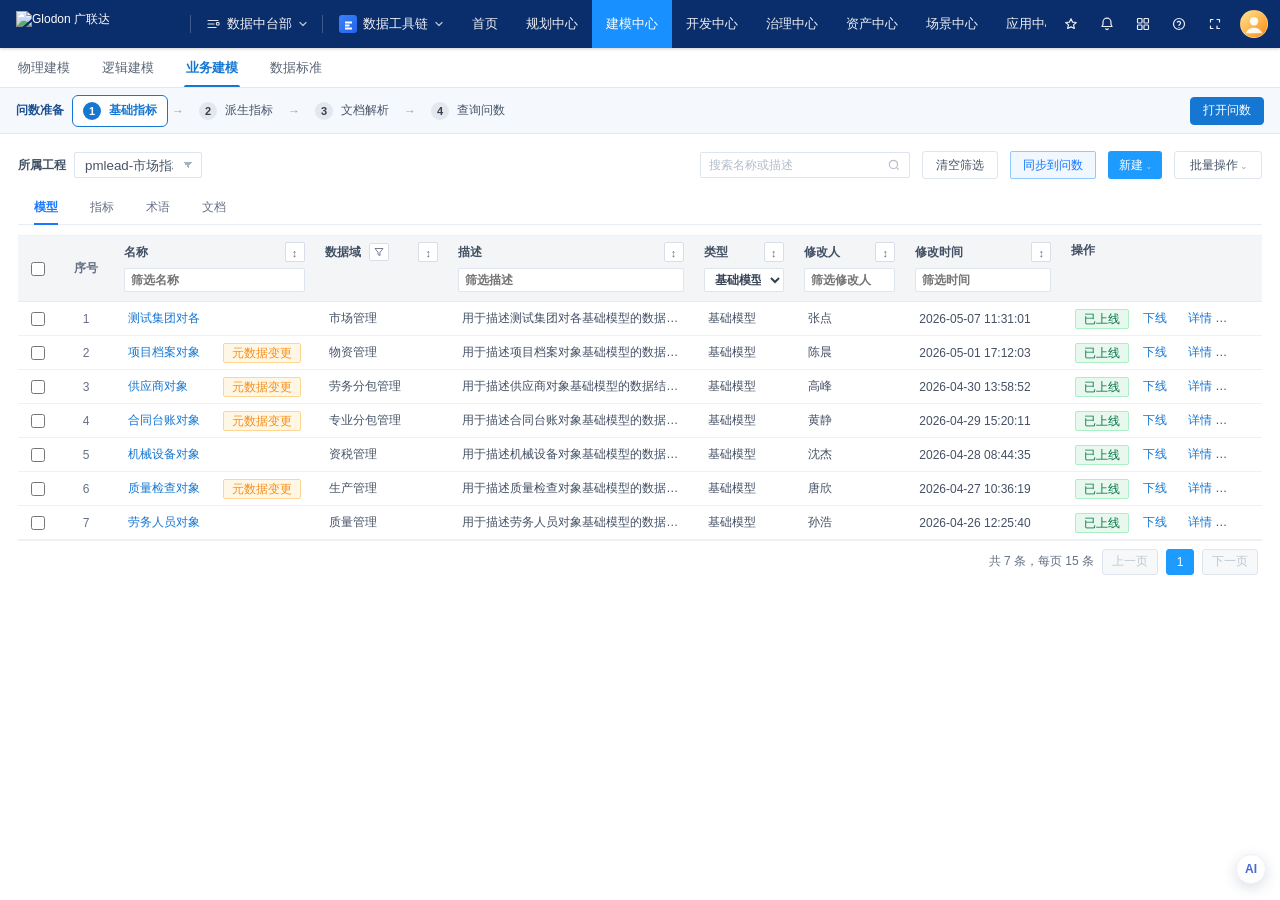
==== commit 9162f94c: "Add files via upload" ====
--- a/index.html
+++ b/index.html
@@ -3,31 +3,31 @@
 <head>
   <meta charset="UTF-8" />
   <meta name="viewport" content="width=device-width, initial-scale=1.0" />
-  <title>智能问数</title>
+  <title>业务建模页面还原</title>
   <style>
-    * { box-sizing: border-box; }
+    * {
+      box-sizing: border-box;
+    }
 
     body {
       margin: 0;
       min-height: 100vh;
       font-family: "Microsoft YaHei", "PingFang SC", "Segoe UI", Arial, sans-serif;
+      color: #1f2d3d;
+      background: #fff;
       font-size: 12px;
-      color: #344054;
-      background: linear-gradient(180deg, #ffffff 0%, #f8fbff 28%, #f0f7ff 62%, #e8f4ff 100%);
-      overflow: hidden;
-    }
-
-    button, input, select, textarea { font: inherit; }
+    }
 
     .main-header {
       height: 48px;
       display: flex;
       align-items: stretch;
       padding: 0;
-      background: #0a2d6b url("assets/header-bg.png") center / cover no-repeat;
+      background: #0a2d6b url("../业务流程产品原型/assets/header-bg.png") center / cover no-repeat;
       color: #fff;
       position: relative;
       z-index: 20;
+      box-shadow: 0 1px 3px rgba(0, 0, 0, 0.18);
     }
 
     .main-header-left,
@@ -58,7 +58,6 @@
       max-width: 200px;
       object-fit: contain;
       object-position: left center;
-      /* 黑底 Logo 叠在深蓝导航背景上时去掉黑色底 */
       mix-blend-mode: lighten;
       user-select: none;
       -webkit-user-drag: none;
@@ -84,6 +83,7 @@
       font-size: 13px;
       white-space: nowrap;
       cursor: pointer;
+      font-family: inherit;
     }
 
     .header-dropdown:hover {
@@ -109,7 +109,7 @@
       width: 18px;
       height: 18px;
       border-radius: 3px;
-      background: linear-gradient(135deg, #7c5cff 0%, #5b37e8 100%);
+      background: linear-gradient(135deg, #3b82f6 0%, #2563eb 100%);
       display: inline-flex;
       align-items: center;
       justify-content: center;
@@ -188,22 +188,6 @@
       height: 16px;
     }
 
-    .badge {
-      position: absolute;
-      top: 4px;
-      right: 4px;
-      min-width: 14px;
-      height: 14px;
-      padding: 0 3px;
-      border-radius: 7px;
-      background: #ff4d4f;
-      color: #fff;
-      font-size: 9px;
-      line-height: 14px;
-      text-align: center;
-      font-weight: 600;
-    }
-
     .user-avatar {
       width: 28px;
       height: 28px;
@@ -223,7 +207,6 @@
       gap: 28px;
       background: #fff;
       border-bottom: 1px solid #e5e8ef;
-      flex-shrink: 0;
       position: relative;
       z-index: 19;
     }
@@ -263,797 +246,2571 @@
       border-radius: 2px 2px 0 0;
     }
 
-    .app-shell {
-      height: calc(100vh - 88px);
-      display: flex;
-      min-width: 0;
-      background: transparent;
-    }
-
-    .sidebar {
-      width: 260px;
-      flex-shrink: 0;
-      display: flex;
-      flex-direction: column;
-      border-right: 1px solid rgba(145, 202, 255, 0.16);
-      background: rgba(255, 255, 255, 0.92);
-      min-height: 0;
-      overflow: hidden;
-      transition: width 0.24s ease, border-color 0.24s ease;
-    }
-
-    .sidebar.is-collapsed {
-      width: 0;
-      border-right-color: transparent;
-    }
-
-    .sidebar-top {
+    .page {
+      min-height: calc(100vh - 134px);
+      background: #fff;
+      padding: 0;
+    }
+
+    .layout {
+      height: calc(100vh - 134px);
+      min-height: calc(100vh - 134px);
+      display: grid;
+      grid-template-columns: minmax(0, 1fr);
+      background: #fff;
+    }
+
+    .ask-journey {
       display: flex;
       align-items: center;
-      gap: 10px;
-      padding: 14px 14px 12px;
-    }
-
-    .new-chat-btn {
+      gap: 8px;
+      height: 46px;
+      padding: 0 16px;
+      background: #f5f8fd;
+      border-bottom: 1px solid #e5e8ef;
+      position: relative;
+      z-index: 18;
+    }
+
+    .ask-journey-label {
+      flex-shrink: 0;
+      color: #1d4f91;
+      font-weight: 600;
+      font-size: 12px;
+    }
+
+    .ask-journey-steps {
+      display: flex;
+      align-items: center;
+      gap: 0;
+      min-width: 0;
       flex: 1;
-      height: 38px;
+    }
+
+    .ask-journey-step {
+      display: inline-flex;
+      align-items: center;
+      gap: 8px;
+      height: 32px;
+      padding: 0 10px;
+      border: 1px solid transparent;
+      border-radius: 6px;
+      background: transparent;
+      color: #475467;
+      font: inherit;
+      cursor: pointer;
+    }
+
+    .ask-journey-step:hover {
+      background: #fff;
+      border-color: #d0d5dd;
+    }
+
+    .ask-journey-step.active {
+      background: #fff;
+      border-color: #1677d2;
+      color: #1677d2;
+      font-weight: 600;
+    }
+
+    .ask-journey-step.done {
+      color: #027a48;
+    }
+
+    .ask-journey-num {
+      width: 18px;
+      height: 18px;
+      border-radius: 50%;
       display: inline-flex;
       align-items: center;
       justify-content: center;
-      gap: 6px;
-      border: 1px solid #c8e0ff;
-      border-radius: 8px;
-      background: #eef6ff;
+      background: #e4e7ec;
+      color: #344054;
+      font-size: 11px;
+      font-weight: 700;
+    }
+
+    .ask-journey-step.active .ask-journey-num {
+      background: #1677d2;
+      color: #fff;
+    }
+
+    .ask-journey-step.done .ask-journey-num {
+      background: #12b76a;
+      color: #fff;
+    }
+
+    .ask-journey-arrow {
+      color: #98a2b3;
+      padding: 0 4px;
+      flex-shrink: 0;
+    }
+
+    .ask-journey-open-ask {
+      flex-shrink: 0;
+      height: 28px;
+      padding: 0 12px;
+      border: 1px solid #1677d2;
+      border-radius: 4px;
+      background: #1677d2;
+      color: #fff;
+      font: inherit;
+      cursor: pointer;
+    }
+
+    .journey-pulse {
+      animation: journeyPulse 1.2s ease-in-out 3;
+      box-shadow: 0 0 0 3px rgba(22, 119, 210, 0.28);
+    }
+
+    @keyframes journeyPulse {
+      0%, 100% { box-shadow: 0 0 0 0 rgba(22, 119, 210, 0.35); }
+      50% { box-shadow: 0 0 0 6px rgba(22, 119, 210, 0.08); }
+    }
+
+    .field-setting-toolbar {
+      display: flex;
+      align-items: center;
+      justify-content: space-between;
+      gap: 12px;
+      margin: 0 0 10px;
+      padding: 8px 10px;
+      background: #f8fafc;
+      border: 1px dashed #cdd5e0;
+      border-radius: 6px;
+    }
+
+    .field-setting-toolbar p {
+      margin: 0;
+      color: #475467;
+      line-height: 1.5;
+    }
+
+    .field-setting-toolbar-actions {
+      display: flex;
+      gap: 8px;
+      flex-shrink: 0;
+    }
+
+    .field-row-matched td {
+      background: #ecfdf3;
+    }
+
+    .field-row-review td {
+      background: #fffbeb;
+    }
+
+    .field-match-tag {
+      display: inline-block;
+      margin-left: 6px;
+      padding: 0 5px;
+      border-radius: 3px;
+      font-size: 11px;
+      color: #027a48;
+      background: #d1fadf;
+    }
+
+    .metric-kind-pill {
+      display: inline-block;
+      padding: 1px 6px;
+      border-radius: 999px;
+      font-size: 11px;
+    }
+
+    .metric-kind-pill.is-atomic {
+      color: #175cd3;
+      background: #eff8ff;
+    }
+
+    .metric-kind-pill.is-derived {
+      color: #6941c6;
+      background: #f4f3ff;
+    }
+
+    .parse-chunk-table {
+      width: 100%;
+      border-collapse: collapse;
+      font-size: 12px;
+    }
+
+    .parse-chunk-table th,
+    .parse-chunk-table td {
+      padding: 6px 8px;
+      border-bottom: 1px solid #eaecf0;
+      text-align: left;
+      vertical-align: top;
+    }
+
+    .modal-dialog--wide {
+      width: 720px;
+      max-width: calc(100vw - 32px);
+    }
+
+    body.embed-list .main-header,
+    body.embed-list .sub-nav,
+    body.embed-list .ask-journey {
+      display: none;
+    }
+
+    body.embed-list .page,
+    body.embed-list .layout,
+    body.embed-list .side {
+      height: 100vh;
+      min-height: 100vh;
+    }
+
+    body.embed-list .layout {
+      grid-template-columns: minmax(0, 1fr);
+    }
+
+    body.embed-list .side {
+      display: none;
+    }
+
+    body.embed-list .content {
+      padding: 10px 8px 0;
+    }
+
+    body.embed-list .tree-create {
+      padding: 8px;
+    }
+
+    body.embed-list .tree-subitem.level-stage {
+      padding-left: 42px;
+    }
+
+    body.embed-list .tree-subitem.level-module {
+      padding-left: 56px;
+    }
+
+    body.embed-list .table thead th {
+      padding-left: 5px;
+      padding-right: 5px;
+    }
+
+    body.embed-list .table tbody td {
+      padding-left: 5px;
+      padding-right: 5px;
+    }
+
+    body.embed-list .table .name {
+      width: 16%;
+    }
+
+    body.embed-list .table .description {
+      width: 23%;
+    }
+
+    body.embed-list .table .type {
+      width: 8%;
+    }
+
+    body.embed-list .table .domain {
+      width: 14%;
+    }
+
+    body.embed-list .table .modifier {
+      width: 9%;
+    }
+
+    body.embed-list .table .time {
+      width: 16%;
+    }
+
+    body.embed-list .table .operation {
+      width: 12%;
+    }
+
+    body.embed-list .search {
+      width: 150px;
+    }
+
+    body.embed-list .actions {
+      gap: 5px;
+    }
+
+    .side {
+      display: none;
+    }
+
+    .side-title {
+      height: 38px;
+      display: flex;
+      align-items: center;
+      padding: 0 16px;
+      color: #1f2d3d;
+      font-size: 13px;
+      font-weight: 600;
+      border-bottom: 1px solid #e5e8ef;
+      background: #fff;
+    }
+
+    .tree-create {
+      padding: 10px 12px;
+      border-bottom: 1px solid #e5e8ef;
+      background: #fff;
+    }
+
+    .tree-search {
+      height: 26px;
+      display: flex;
+      align-items: center;
+      margin-bottom: 8px;
+      border: 1px solid #dfe5ee;
+      border-radius: 2px;
+      background: #fff;
+      color: #b4bdca;
+    }
+
+    .tree-search input {
+      flex: 1;
+      min-width: 0;
+      height: 100%;
+      padding: 0 8px;
+      border: 0;
+      outline: 0;
+      color: #344054;
+      font: inherit;
+    }
+
+    .tree-search input::placeholder {
+      color: #b4bdca;
+    }
+
+    .tree-search span {
+      padding-right: 8px;
+    }
+
+    .tree-tip {
+      min-height: 18px;
+      padding: 4px 6px;
+      color: #0b63ce;
+      background: #eaf4ff;
+      border-left: 3px solid #1e9bff;
+      border-radius: 2px;
+      line-height: 18px;
+    }
+
+    .tree {
+      flex: 1;
+      min-height: 0;
+      margin: 0;
+      padding: 8px 0 14px;
+      list-style: none;
+      overflow-y: auto;
+    }
+
+    .tree-group,
+    .tree-sub {
+      margin: 0;
+      padding: 0;
+      list-style: none;
+    }
+
+    .tree-item,
+    .tree-subitem {
+      min-height: 30px;
+      display: flex;
+      align-items: center;
+      gap: 4px;
+      color: #3f4d5f;
+      text-decoration: none;
+      white-space: nowrap;
+    }
+
+    .tree-item {
+      padding: 0 14px;
+      font-weight: 600;
+    }
+
+    .tree-subitem {
+      padding: 0 14px 0 36px;
+      color: #5c6978;
+    }
+
+    .tree-subitem.level-board {
+      padding-left: 36px;
+      font-weight: 600;
+      color: #344054;
+    }
+
+    .tree-subitem.level-project {
+      padding-left: 58px;
+    }
+
+    .tree-subitem.level-stage {
+      padding-left: 58px;
+    }
+
+    .tree-subitem.level-module {
+      padding-left: 80px;
+      color: #667085;
+    }
+
+    .tree-caret {
+      width: 14px;
+      color: #9aa5b1;
+      font-size: 10px;
+      text-align: center;
+      cursor: pointer;
+      user-select: none;
+    }
+
+    .tree-caret.placeholder {
+      cursor: default;
+    }
+
+    .tree-subitem::before {
+      content: "";
+      width: 4px;
+      height: 4px;
+      margin-right: 8px;
+      border-radius: 50%;
+      background: #c4ccd8;
+    }
+
+    .tree-item:hover,
+    .tree-subitem:hover {
+      background: #eef5ff;
       color: #1677d2;
-      font-size: 13px;
-      font-weight: 500;
+    }
+
+    .tree-item.active,
+    .tree-subitem.active {
+      color: #1677d2;
+      background: #e8f3ff;
+      font-weight: 600;
+      border-right: 2px solid #1677d2;
+    }
+
+    .tree-subitem.active::before {
+      background: #1677d2;
+    }
+
+    .tree-label {
+      flex: 1;
+      overflow: hidden;
+      text-overflow: ellipsis;
       cursor: pointer;
     }
 
-    .new-chat-btn:hover {
-      background: #e3f0ff;
-      border-color: #91caff;
-    }
-
-    .new-chat-btn-icon {
-      font-size: 16px;
-      line-height: 1;
-      font-weight: 500;
-    }
-
-    .sidebar-collapse {
-      width: 36px;
-      height: 36px;
+    .tree-count {
+      margin-left: 4px;
+      font-size: 10px;
+      color: #98a2b3;
+      font-weight: 400;
+      line-height: 1.4;
+    }
+
+    .tree-highlight,
+    .list-highlight {
+      color: #d46b08;
+      background: #fff2cc;
+      border-radius: 2px;
+      font-weight: 700;
+    }
+
+    .tree-actions {
+      display: none;
+      align-items: center;
+      gap: 3px;
+    }
+
+    .tree-action {
+      width: 18px;
+      height: 18px;
       display: inline-flex;
       align-items: center;
       justify-content: center;
-      border: 1px solid #e5e8ef;
-      border-radius: 8px;
+      border: 1px solid #c9d7eb;
+      border-radius: 2px;
+      color: #1677d2;
       background: #fff;
-      color: #98a2b3;
+      font-size: 12px;
+      line-height: 16px;
       cursor: pointer;
-      flex-shrink: 0;
-    }
-
-    .sidebar-collapse:hover {
-      border-color: #91caff;
+    }
+
+    .tree-action.delete {
+      color: #e5484d;
+      border-color: #f1c4c7;
+    }
+
+    .tree-item:hover .tree-actions,
+    .tree-subitem:hover .tree-actions {
+      display: inline-flex;
+    }
+
+    .content-title {
+      height: 30px;
+      display: flex;
+      align-items: center;
+      margin-bottom: 8px;
+      color: #1f2d3d;
+      font-size: 13px;
+      font-weight: 600;
+    }
+
+    .content {
+      min-width: 0;
+      padding: 16px 18px 0;
+      background: #fff;
+    }
+
+    .toolbar {
+      height: 30px;
+      display: flex;
+      align-items: center;
+      justify-content: space-between;
+      margin-bottom: 10px;
+      gap: 12px;
+    }
+
+    .toolbar-left {
+      display: flex;
+      align-items: center;
+      gap: 16px;
+      min-width: 0;
+    }
+
+    .field {
+      display: flex;
+      align-items: center;
+      gap: 8px;
+    }
+
+    .field-label {
+      color: #415064;
+      font-weight: 600;
+      white-space: nowrap;
+    }
+
+    .select {
+      width: 128px;
+      height: 26px;
+      padding: 0 28px 0 10px;
+      color: #475467;
+      border: 1px solid #dfe5ee;
+      border-radius: 2px;
+      background:
+        linear-gradient(45deg, transparent 50%, #a8b1bf 50%) right 12px center / 6px 6px no-repeat,
+        linear-gradient(135deg, #a8b1bf 50%, transparent 50%) right 8px center / 6px 6px no-repeat,
+        #fff;
+      appearance: none;
+      outline: none;
+    }
+
+    .actions {
+      display: flex;
+      align-items: center;
+      gap: 12px;
+    }
+
+    .actions[hidden],
+    .metric-toolbar[hidden],
+    .term-toolbar[hidden],
+    #listCatalogDocActions[hidden],
+    .list-catalog-panel[hidden] {
+      display: none !important;
+    }
+
+    .search {
+      width: 210px;
+      height: 26px;
+      display: flex;
+      align-items: center;
+      border: 1px solid #dfe5ee;
+      border-radius: 2px;
+      background: #fff;
+    }
+
+    .search input {
+      width: 100%;
+      height: 100%;
+      padding: 0 8px;
+      border: 0;
+      outline: 0;
+      font: inherit;
+      color: #344054;
+    }
+
+    .search input::placeholder {
+      color: #b4bdca;
+    }
+
+    .search svg {
+      flex: 0 0 auto;
+      margin-right: 8px;
+      color: #b5bdc8;
+    }
+
+    .btn-new {
+      height: 28px;
+      min-width: 54px;
+      padding: 0 10px;
+      border: 0;
+      border-radius: 3px;
+      color: #fff;
+      background: #1e9bff;
+      font: inherit;
+      cursor: pointer;
+    }
+
+    .new-menu-wrap {
+      position: relative;
+    }
+
+    .new-menu {
+      position: absolute;
+      top: 32px;
+      right: 0;
+      z-index: 8;
+      width: 128px;
+      padding: 4px 0;
+      border: 1px solid #dfe5ee;
+      border-radius: 3px;
+      background: #fff;
+      box-shadow: 0 6px 16px rgba(16, 24, 40, 0.12);
+    }
+
+    .new-menu[hidden] {
+      display: none;
+    }
+
+    .new-menu-item {
+      width: 100%;
+      height: 30px;
+      padding: 0 12px;
+      border: 0;
+      color: #344054;
+      background: #fff;
+      font: inherit;
+      text-align: left;
+      cursor: pointer;
+    }
+
+    .new-menu-item:hover {
       color: #1677d2;
-      background: #f7fbff;
-    }
-
-    .sidebar-collapse svg {
-      width: 16px;
-      height: 16px;
-    }
-
-    .sidebar-open-btn {
-      position: absolute;
-      left: 12px;
-      top: 12px;
-      z-index: 5;
-      width: 36px;
-      height: 36px;
+      background: #eef5ff;
+    }
+
+    .btn-upload {
+      height: 28px;
+      min-width: 76px;
+      padding: 0 10px;
+      border: 1px solid #1e9bff;
+      border-radius: 3px;
+      color: #1e9bff;
+      background: #fff;
+      font: inherit;
+      cursor: pointer;
+    }
+
+    .btn-clear-filter {
+      height: 28px;
+      min-width: 76px;
+      padding: 0 10px;
+      border: 1px solid #dfe5ee;
+      border-radius: 3px;
+      color: #475467;
+      background: #fff;
+      font: inherit;
+      cursor: pointer;
+    }
+
+    .btn-batch {
+      height: 28px;
+      min-width: 88px;
+      padding: 0 10px;
+      border: 1px solid #dfe5ee;
+      border-radius: 3px;
+      color: #475467;
+      background: #fff;
+      font: inherit;
+      cursor: pointer;
+    }
+
+    .btn-new .arrow,
+    .btn-batch .arrow {
+      margin-left: 3px;
+      font-size: 10px;
+      opacity: 0.9;
+    }
+
+    .table {
+      width: 100%;
+      border-collapse: collapse;
+      table-layout: fixed;
+      border-top: 1px solid #eef1f5;
+    }
+
+    .table thead th {
+      height: 66px;
+      color: #415064;
+      background: #f4f5f7;
+      font-weight: 600;
+      text-align: left;
+      padding: 6px 10px;
+      border-bottom: 1px solid #e8ebf0;
+      vertical-align: top;
+    }
+
+    .table thead th.domain {
+      overflow: visible;
+      position: relative;
+      z-index: 6;
+    }
+
+    .table thead th.domain .th-cell {
+      overflow: visible;
+    }
+
+    .table thead th.col-check,
+    .table tbody td.col-check {
+      width: 40px;
+      min-width: 40px;
+      max-width: 40px;
+      padding: 0 8px;
+      text-align: center;
+      vertical-align: middle;
+      box-sizing: border-box;
+    }
+
+    .table .col-check input[type="checkbox"] {
+      width: 14px;
+      height: 14px;
+      margin: 0;
+      vertical-align: middle;
+      accent-color: #1677ff;
+      cursor: pointer;
+    }
+
+    .table thead th.col-index,
+    .table tbody td.col-index,
+    .metric-table thead th.col-index,
+    .metric-table tbody td.col-index,
+    .doc-table thead th.col-index,
+    .doc-table tbody td.col-index {
+      width: 56px;
+      min-width: 56px;
+      max-width: 56px;
+      padding: 0 8px;
+      text-align: center;
+      vertical-align: middle;
+      color: #667085;
+      box-sizing: border-box;
+    }
+
+    .table tbody tr.is-selected td {
+      background: #f0f7ff;
+    }
+
+    .table tbody td {
+      height: 34px;
+      padding: 0 14px;
+      color: #445064;
+      border-bottom: 1px solid #edf0f5;
+      white-space: nowrap;
+      overflow: hidden;
+      text-overflow: ellipsis;
+    }
+
+    .table .name {
+      width: 18%;
+    }
+
+    .table .description {
+      width: 22%;
+    }
+
+    .table .type {
+      width: 9%;
+    }
+
+    .table .domain {
+      width: 12%;
+    }
+
+    .table .domain-cell {
+      color: #475467;
+    }
+
+    .col-filter-trigger {
+      width: 20px;
+      height: 18px;
+      margin-left: 2px;
+      padding: 0;
+      border: 1px solid #d7deea;
+      border-radius: 2px;
+      color: #667085;
+      background: #fff;
       display: inline-flex;
       align-items: center;
       justify-content: center;
-      border: 1px solid #e5e8ef;
-      border-radius: 8px;
-      background: rgba(255, 255, 255, 0.95);
+      cursor: pointer;
+      vertical-align: middle;
+    }
+
+    .col-filter-trigger:hover {
+      color: #1677d2;
+      border-color: #1677d2;
+    }
+
+    .col-filter-trigger.is-active,
+    .col-filter-trigger.is-open {
+      color: #1677d2;
+      border-color: #1677d2;
+      background: #eaf4ff;
+    }
+
+    .domain-filter-panel {
+      position: absolute;
+      top: calc(100% + 4px);
+      left: 0;
+      z-index: 100;
+      width: 220px;
+      padding: 8px;
+      border: 1px solid #d0d5dd;
+      border-radius: 4px;
+      background: #fff;
+      box-shadow: 0 8px 20px rgba(16, 24, 40, 0.12);
+    }
+
+    .domain-filter-panel[hidden] {
+      display: none !important;
+    }
+
+    .domain-filter-search {
+      width: 100%;
+      height: 28px;
+      padding: 0 8px;
+      border: 1px solid #dfe5ee;
+      border-radius: 2px;
+      color: #344054;
+      background: #fff;
+      font: inherit;
+      outline: none;
+      box-sizing: border-box;
+    }
+
+    .domain-filter-search:focus {
+      border-color: #1677d2;
+    }
+
+    .domain-filter-list {
+      list-style: none;
+      margin: 6px 0 0;
+      padding: 0;
+      max-height: 220px;
+      overflow: auto;
+    }
+
+    .domain-filter-item {
+      padding: 7px 8px;
+      border-radius: 2px;
+      color: #344054;
+      cursor: pointer;
+      font-size: 12px;
+      line-height: 1.3;
+    }
+
+    .domain-filter-item:hover {
+      background: #f5f8fd;
+    }
+
+    .domain-filter-item.is-selected {
+      background: #eaf4ff;
+      color: #1677d2;
+      font-weight: 600;
+    }
+
+    .domain-filter-empty {
+      padding: 10px 8px;
+      color: #98a2b3;
+      font-size: 12px;
+    }
+
+    .table .modifier {
+      width: 10%;
+    }
+
+    .table .time {
+      width: 14%;
+    }
+
+    .table .operation {
+      width: 18%;
+      min-width: 168px;
+    }
+
+    .pager {
+      height: 42px;
+      display: flex;
+      align-items: center;
+      justify-content: flex-end;
+      gap: 8px;
+      padding: 0 4px;
       color: #667085;
+      border-top: 1px solid #eef1f5;
+    }
+
+    .pager-btn {
+      height: 26px;
+      min-width: 28px;
+      padding: 0 9px;
+      border: 1px solid #dfe5ee;
+      border-radius: 3px;
+      color: #475467;
+      background: #fff;
+      font: inherit;
       cursor: pointer;
-      box-shadow: 0 2px 8px rgba(16, 24, 40, 0.06);
-    }
-
-    .sidebar-open-btn:hover {
+    }
+
+    .pager-btn.active {
+      color: #fff;
+      border-color: #1e9bff;
+      background: #1e9bff;
+    }
+
+    .pager-btn:disabled {
+      color: #c0c6d2;
+      cursor: not-allowed;
+      background: #f7f8fa;
+    }
+
+    .th-cell {
+      position: relative;
+      display: flex;
+      flex-direction: column;
+      gap: 6px;
+    }
+
+    .th-label {
+      display: flex;
+      align-items: center;
+      justify-content: flex-start;
+      gap: 6px;
+      white-space: nowrap;
+    }
+
+    .th-label .sort-btn {
+      margin-left: auto;
+    }
+
+    .sort-btn {
+      width: 20px;
+      height: 20px;
+      border: 1px solid #d7deea;
+      border-radius: 2px;
+      color: #667085;
+      background: #fff;
+      font-size: 11px;
+      line-height: 18px;
+      cursor: pointer;
+    }
+
+    .sort-btn.active {
+      color: #1677d2;
+      border-color: #1677d2;
+      background: #eaf4ff;
+    }
+
+    .column-filter {
+      width: 100%;
+      height: 24px;
+      padding: 0 6px;
+      border: 1px solid #dfe5ee;
+      border-radius: 2px;
+      color: #344054;
+      background: #fff;
+      font: inherit;
+      outline: none;
+    }
+
+    .name-link,
+    .op-link {
+      color: #1677d2;
+      text-decoration: none;
+    }
+
+    .op-link + .op-link {
+      margin-left: 18px;
+    }
+
+    .name-cell-inner {
+      display: flex;
+      align-items: center;
+      gap: 8px;
+      width: 100%;
+      min-width: 0;
+    }
+
+    .name-cell-inner .name-link {
+      min-width: 0;
+      flex: 1 1 auto;
+      overflow: hidden;
+      text-overflow: ellipsis;
+      white-space: nowrap;
+    }
+
+    .meta-change-tag,
+    .meta-updating-tag {
+      display: inline-flex;
+      align-items: center;
+      flex-shrink: 0;
+      margin-left: auto;
+      height: 20px;
+      padding: 0 8px;
+      border-radius: 2px;
+      border: 1px solid transparent;
+      font-size: 12px;
+      font-weight: 500;
+      line-height: 1;
+      white-space: nowrap;
+    }
+
+    .meta-change-tag {
+      background: #fff7e6;
+      border-color: #ffd591;
+      color: #fa8c16;
+    }
+
+    .meta-updating-tag {
+      background: #e6f4ff;
       border-color: #91caff;
-      color: #1677d2;
-      background: #f7fbff;
-    }
-
-    .sidebar-open-btn svg {
-      width: 16px;
-      height: 16px;
-    }
-
-    .sidebar-open-btn[hidden] {
-      display: none !important;
-    }
-
-    .chat-main.sidebar-collapsed .chat-scroll {
-      padding-left: 56px;
-    }
-
-    .sidebar-body {
+      color: #1677ff;
+    }
+
+    .ops-disabled .op-link {
+      color: #bfbfbf;
+      cursor: not-allowed;
+      pointer-events: none;
+    }
+
+    .list-view[hidden],
+    .model-view[hidden],
+    .metric-edit-view[hidden] {
+      display: none;
+    }
+
+    .metric-edit-view {
+      display: flex;
+      flex-direction: column;
+      min-height: calc(100vh - 99px);
+      color: #344054;
+      background: #fff;
+    }
+
+    .metric-edit-head {
+      display: flex;
+      align-items: center;
+      justify-content: space-between;
+      gap: 16px;
+      min-height: 48px;
+      padding: 0 18px;
+      border-bottom: 1px solid #eef1f5;
+      background: #fff;
+    }
+
+    .metric-edit-title-wrap {
+      display: flex;
+      align-items: center;
+      gap: 8px;
+      min-width: 0;
+    }
+
+    .metric-edit-title {
+      color: #1f2d3d;
+      font-size: 15px;
+      font-weight: 600;
+    }
+
+    .metric-edit-actions {
+      display: flex;
+      align-items: center;
+      gap: 8px;
+    }
+
+    .metric-edit-body {
       flex: 1;
       min-height: 0;
       overflow: auto;
-      padding: 0 10px;
-    }
-
-    .sidebar-block + .sidebar-block {
-      margin-top: 18px;
-    }
-
-    .sidebar-block-title {
+      padding: 20px 24px 28px;
+      max-width: 1100px;
+      width: 100%;
+      box-sizing: border-box;
+    }
+
+    .model-view {
+      display: flex;
+      flex-direction: column;
+      min-height: calc(100vh - 99px);
+      color: #344054;
+      background: #fff;
+    }
+
+    .model-view--basic {
+      min-height: calc(100vh - 88px);
+    }
+
+    body.embed-list .model-view--basic {
+      min-height: 100vh;
+    }
+
+    .basic-only {
+      display: none;
+    }
+
+    .model-view--basic .model-resource > .basic-only {
+      display: flex;
+      flex-direction: column;
+      flex: 1;
+      min-height: 0;
+    }
+
+
+    .model-view--basic .domain-only {
+      display: none !important;
+    }
+
+    .model-head {
+      height: 42px;
+      display: grid;
+      grid-template-columns: auto minmax(0, 1fr) auto;
+      align-items: center;
+      gap: 12px;
+      border-bottom: 1px solid #eef1f5;
+    }
+
+    .model-view--basic .model-head {
+      height: 48px;
+      display: flex;
+      align-items: center;
+      justify-content: space-between;
+      padding: 0 16px;
+    }
+
+    .model-title-wrap {
+      display: flex;
+      align-items: center;
+      gap: 12px;
+    }
+
+    .model-back {
+      border: 0;
+      color: #1677d2;
+      background: transparent;
+      font: inherit;
+      cursor: pointer;
+    }
+
+    .model-view--basic .model-back {
+      display: inline-flex;
+      align-items: center;
+      gap: 4px;
+      padding: 0;
+      color: #344054;
+      font-size: 13px;
+    }
+
+    .model-view--basic .model-back::before {
+      content: "‹";
+      color: #1677d2;
+      font-size: 18px;
+      line-height: 1;
+    }
+
+    .model-title {
+      color: #1f2d3d;
+      font-size: 13px;
+      font-weight: 600;
+    }
+
+    .model-edit {
+      color: #8a95a6;
+      font-size: 12px;
+    }
+
+    .model-actions {
       display: flex;
       align-items: center;
       gap: 8px;
-      padding: 0 6px 10px;
+    }
+
+    .model-select {
+      width: 150px;
+      height: 26px;
+      padding: 0 26px 0 8px;
+      border: 1px solid #dfe5ee;
+      border-radius: 2px;
+      color: #98a2b3;
+      background: #fff;
+      font: inherit;
+    }
+
+    .model-switch {
+      height: 28px;
+      padding: 0 12px;
+      border: 1px solid #dfe5ee;
+      border-radius: 2px;
+      color: #344054;
+      background: #fff;
+      font: inherit;
+      cursor: pointer;
+    }
+
+    .model-save {
+      width: 52px;
+      height: 28px;
+      border: 0;
+      border-radius: 2px;
+      color: #fff;
+      background: #1e9bff;
+      font: inherit;
+      cursor: pointer;
+    }
+
+    .model-link-doc,
+    .model-lineage,
+    .model-publish {
+      height: 28px;
+      padding: 0 10px;
+      border: 1px solid #dfe5ee;
+      border-radius: 2px;
+      color: #344054;
+      background: #fff;
+      font: inherit;
+      cursor: pointer;
+    }
+
+    .model-publish {
+      border-color: #91caff;
+      color: #1677ff;
+      background: #f0f7ff;
+    }
+
+    .btn-sync-query {
+      height: 28px;
+      padding: 0 12px;
+      border: 1px solid #91caff;
+      border-radius: 2px;
+      color: #1677ff;
+      background: #f0f7ff;
+      font: inherit;
+      cursor: pointer;
+    }
+
+    .publish-pill {
+      display: inline-flex;
+      align-items: center;
+      height: 18px;
+      padding: 0 6px;
+      margin-left: 6px;
+      border-radius: 999px;
+      font-size: 11px;
+      vertical-align: middle;
+    }
+
+    .publish-pill.is-published {
+      background: #e8f8ef;
+      color: #1a7f4b;
+    }
+
+    .publish-pill.is-draft {
+      background: #f2f4f7;
       color: #667085;
+    }
+
+    .online-tag {
+      display: inline-flex;
+      align-items: center;
+      height: 20px;
+      padding: 0 8px;
+      margin-right: 10px;
+      border-radius: 2px;
+      border: 1px solid transparent;
+      font-size: 12px;
+      font-weight: 500;
+      line-height: 1;
+      white-space: nowrap;
+      vertical-align: middle;
+    }
+
+    .online-tag.is-online {
+      background: #e8f8ef;
+      border-color: #abefc6;
+      color: #067647;
+    }
+
+    .online-tag.is-offline {
+      background: #f2f4f7;
+      border-color: #e4e7ec;
+      color: #667085;
+    }
+
+    tr.is-offline td {
+      color: #98a2b3;
+    }
+
+    tr.is-offline .name-link {
+      color: #98a2b3;
+    }
+
+    .bridge-drawer .bridge-section {
+      padding: 12px 16px;
+      border-bottom: 1px solid #eef2f6;
+    }
+
+    .bridge-drawer .bridge-section h4 {
+      margin: 0 0 8px;
+      font-size: 13px;
+      color: #1f2a44;
+    }
+
+    .bridge-doc-item,
+    .bridge-lineage-item {
+      display: flex;
+      flex-direction: column;
+      gap: 4px;
+      padding: 10px 0;
+      border-bottom: 1px dashed #e4e7ec;
+      font-size: 12px;
+      color: #475467;
+    }
+
+    .bridge-doc-item:last-child,
+    .bridge-lineage-item:last-child {
+      border-bottom: 0;
+    }
+
+    .bridge-doc-actions {
+      display: flex;
+      gap: 8px;
+      margin-top: 4px;
+    }
+
+    .bridge-doc-actions button {
+      height: 24px;
+      padding: 0 8px;
+      border: 1px solid #d0d5dd;
+      border-radius: 2px;
+      background: #fff;
+      cursor: pointer;
+      font: inherit;
+    }
+
+    .fqn-hint {
+      margin: 8px 16px;
+      padding: 8px 10px;
+      border: 1px dashed #b2d4ff;
+      border-radius: 4px;
+      background: #f7fbff;
+      color: #344054;
+      font-size: 12px;
+      line-height: 1.5;
+    }
+
+    .model-view--basic .model-save {
+      min-width: 64px;
+      height: 32px;
+      border-radius: 3px;
+      background: #1677d2;
+    }
+
+    .model-body {
+      display: grid;
+      grid-template-columns: 232px minmax(0, 1fr);
+      flex: 1;
+      min-height: 0;
+    }
+
+    .model-view--basic .model-body {
+      grid-template-columns: 280px minmax(0, 1fr);
+    }
+
+    .model-resource {
+      border-right: 1px solid #e5e8ef;
+      background: #fff;
+      display: flex;
+      flex-direction: column;
+      min-height: 0;
+    }
+
+    .resource-panel-title {
+      padding: 14px 14px 10px;
+      color: #1f2d3d;
       font-size: 13px;
       font-weight: 600;
     }
 
-    .sidebar-block-title svg {
-      width: 16px;
-      height: 16px;
-      color: #8c9bab;
-      flex-shrink: 0;
-    }
-
-    .history-list {
+    .table-asset-list {
+      flex: 1;
       margin: 0;
-      padding: 0;
+      padding: 0 0 12px;
       list-style: none;
-    }
-
-    .history-item {
-      position: relative;
+      overflow: auto;
+    }
+
+    .table-asset-item {
+      padding: 9px 14px;
+      cursor: default;
+    }
+
+    .table-asset-item:hover,
+    .table-asset-item.active {
+      background: #f5f7fa;
+    }
+
+    .table-asset-item.canvas-list-draggable {
+      cursor: grab;
+      user-select: none;
+    }
+
+    .table-asset-item.canvas-list-draggable:active {
+      cursor: grabbing;
+    }
+
+    .canvas-draggable {
+      cursor: grab;
+      user-select: none;
+      touch-action: none;
+    }
+
+    .canvas-draggable.is-dragging {
+      cursor: grabbing;
+      z-index: 20;
+      opacity: 0.92;
+    }
+
+    .canvas-draggable.drop-hover {
+      border-color: #1677d2 !important;
+      box-shadow: 0 0 0 2px rgba(22, 119, 210, 0.2);
+    }
+
+    .canvas-drag-ghost {
+      position: fixed;
+      z-index: 300;
+      max-width: 220px;
+      padding: 8px 10px;
+      border: 1px solid #91caff;
+      border-radius: 4px;
+      background: #fff;
+      box-shadow: 0 6px 18px rgba(16, 24, 40, 0.16);
+      pointer-events: none;
+    }
+
+    .canvas-drag-ghost-name {
+      color: #1f2d3d;
+      font-size: 12px;
+      line-height: 1.4;
+      word-break: break-all;
+    }
+
+    .canvas-drag-ghost-desc {
+      margin-top: 2px;
+      color: #98a2b3;
+      font-size: 11px;
+      line-height: 1.35;
+    }
+
+    .table-asset-name {
+      color: #1f2d3d;
+      font-size: 12px;
+      line-height: 1.45;
+      word-break: break-all;
+    }
+
+    .table-asset-desc {
+      margin-top: 2px;
+      color: #98a2b3;
+      font-size: 11px;
+      line-height: 1.45;
+    }
+
+    .model-view--basic .resource-search {
+      margin: 0 12px 8px;
+    }
+
+    .model-view--basic .resource-search span {
+      margin-right: 8px;
+      color: #b5bdc8;
+    }
+
+    .resource-filter {
       display: flex;
       align-items: center;
-      gap: 6px;
-      min-height: 38px;
-      padding: 0 10px;
-      border-radius: 8px;
-      color: #344054;
-      font-size: 13px;
-      cursor: pointer;
-    }
-
-    .history-item:hover {
-      background: #f5f9ff;
-    }
-
-    .history-item.active {
-      background: #eef6ff;
-      color: #1677d2;
-    }
-
-    .history-item-text {
+      gap: 8px;
+      padding: 10px 12px;
+      border-bottom: 1px solid #eef1f5;
+    }
+
+    .resource-filter .model-select {
+      flex: 1;
+      width: auto;
+    }
+
+    .resource-search {
+      margin: 8px 12px;
+      height: 26px;
+      display: flex;
+      align-items: center;
+      border: 1px solid #dfe5ee;
+      border-radius: 2px;
+      color: #b4bdca;
+    }
+
+    .resource-search input {
       flex: 1;
       min-width: 0;
+      height: 100%;
+      padding: 0 8px;
+      border: 0;
+      outline: 0;
+      font: inherit;
+    }
+
+    .resource-tree {
+      margin: 0;
+      padding: 0 8px 12px;
+      list-style: none;
+      color: #4b5565;
+      line-height: 26px;
+    }
+
+    .resource-tree ul {
+      margin: 0;
+      padding-left: 18px;
+      list-style: none;
+    }
+
+    .resource-tree li {
+      min-height: 26px;
+    }
+
+    .resource-node {
+      display: block;
+      padding: 0 6px;
+      border-radius: 2px;
       overflow: hidden;
       text-overflow: ellipsis;
       white-space: nowrap;
     }
 
-    .history-item-input {
-      flex: 1;
-      min-width: 0;
-      height: 28px;
-      padding: 0 8px;
-      border: 1px solid #1677d2;
-      border-radius: 4px;
+    .resource-node::before {
+      content: "⌄";
+      margin-right: 4px;
+      color: #8a95a6;
+    }
+
+    .resource-node.file::before {
+      content: "";
+      display: inline-block;
+      width: 8px;
+      height: 8px;
+      margin-right: 6px;
+      border: 1px solid #b8c1ce;
+      border-radius: 1px;
       background: #fff;
-      color: #344054;
-      font-size: 13px;
-      font-family: inherit;
-      outline: none;
-      box-shadow: 0 0 0 2px rgba(22, 119, 210, 0.12);
-    }
-
-    .history-item.editing .history-item-more {
-      display: none !important;
-    }
-
-    .history-item-more {
-      width: 24px;
-      height: 24px;
-      display: none;
-      align-items: center;
-      justify-content: center;
-      border: 0;
-      border-radius: 4px;
-      background: transparent;
-      color: #98a2b3;
-      font-size: 14px;
-      line-height: 1;
-      cursor: pointer;
-      flex-shrink: 0;
-    }
-
-    .history-item.active .history-item-more,
-    .history-item:hover .history-item-more {
-      display: inline-flex;
-    }
-
-    .history-item-more:hover {
-      color: #1677d2;
-      background: rgba(22, 119, 210, 0.08);
-    }
-
-    .history-menu {
-      position: absolute;
-      top: calc(100% + 4px);
-      right: 6px;
-      z-index: 20;
-      min-width: 96px;
-      padding: 4px 0;
-      border: 1px solid #eef1f5;
-      border-radius: 8px;
-      background: #fff;
-      box-shadow: 0 8px 24px rgba(16, 24, 40, 0.1);
-    }
-
-    .history-menu[hidden] {
-      display: none !important;
-    }
-
-    .history-menu-item {
-      display: block;
-      width: 100%;
-      padding: 8px 14px;
-      border: 0;
-      background: transparent;
-      color: #344054;
-      font-size: 13px;
-      text-align: left;
-      cursor: pointer;
-    }
-
-    .history-menu-item:hover {
-      background: #f5f9ff;
-      color: #1677d2;
-    }
-
-    .history-menu-item.danger {
-      color: #f04438;
-    }
-
-    .history-menu-item.danger:hover {
-      color: #d92d20;
-      background: #fff5f5;
-    }
-
-    .favorite-empty {
-      padding: 2px 6px 8px;
-      color: #b4bdca;
-      font-size: 13px;
-    }
-
-    .sidebar-footer {
-      padding: 12px 14px 16px;
-      border-top: 1px solid #eef1f5;
-    }
-
-    .sidebar-settings-btn {
-      display: inline-flex;
-      align-items: center;
-      gap: 8px;
-      padding: 4px 6px;
-      border: 0;
-      border-radius: 6px;
-      background: transparent;
-      color: #667085;
-      font-size: 13px;
-      cursor: pointer;
-    }
-
-    .sidebar-settings-btn:hover {
-      color: #1677d2;
-      background: #f5f9ff;
-    }
-
-    .sidebar-settings-btn svg {
-      width: 16px;
-      height: 16px;
-      color: #8c9bab;
-    }
-
-    .sidebar-settings-btn:hover svg {
-      color: #1677d2;
-    }
-
-    .chat-main {
-      flex: 1;
+    }
+
+    .resource-node.active {
+      background: #f0f2f5;
+    }
+
+    .model-main {
       display: flex;
       flex-direction: column;
       min-width: 0;
       min-height: 0;
+      background: #fbfcfe;
+    }
+
+    .model-main > .model-pane {
+      flex: 1;
+      min-height: 0;
+    }
+
+    .model-main > .model-pane[hidden] {
+      display: none !important;
+    }
+
+    .model-view--basic .model-main > .basic-relation-workspace,
+    .model-view--basic .model-main > .field-setting {
+      flex: 1;
+      min-height: 0;
+    }
+
+    .model-view--basic .model-main > .field-setting {
+      display: block;
+    }
+
+    .model-view--basic .model-main > .basic-relation-workspace {
+      display: flex;
+      flex-direction: column;
+    }
+
+    .model-view:not(.model-view--basic) .model-main > .model-canvas,
+    .model-view:not(.model-view--basic) .model-main > .field-setting {
+      flex: 1;
+      min-height: 0;
+    }
+
+    .model-tabs {
+      height: 38px;
+      display: flex;
+      align-items: flex-end;
+      padding-left: 12px;
+      background: #fff;
+      border-bottom: 1px solid #eef1f5;
+    }
+
+    .model-tab {
+      height: 32px;
+      min-width: 78px;
+      padding: 0 14px;
+      border: 1px solid #e5e8ef;
+      border-bottom: 0;
+      background: #fff;
+      color: #415064;
+      font: inherit;
+    }
+
+    .model-tab.active {
+      color: #1677d2;
+      font-weight: 600;
+    }
+
+    .model-view--basic .model-tabs {
+      height: 40px;
+      align-items: center;
+      gap: 28px;
+      padding-left: 16px;
+      border-bottom: 1px solid #eef1f5;
+    }
+
+    .model-view--basic .model-tab {
+      height: 40px;
+      min-width: auto;
+      padding: 0 2px;
+      border: 0;
       background: transparent;
-    }
-
-    .workspace {
+      color: #667085;
+      position: relative;
+    }
+
+    .model-view--basic .model-tab.active {
+      color: #1677d2;
+      font-weight: 600;
+    }
+
+    .model-view--basic .model-tab.active::after {
+      content: "";
+      position: absolute;
+      left: 0;
+      right: 0;
+      bottom: 0;
+      height: 2px;
+      background: #1677d2;
+    }
+
+    .basic-relation-workspace {
+      display: flex;
+      flex-direction: column;
+      flex: 1;
+      min-height: 0;
+      background: #fbfbfc;
+    }
+
+    .basic-fields-workspace {
+      flex: 1;
+      min-height: 0;
+      overflow: auto;
+      background: #fbfbfc;
+      padding: 12px 16px 24px;
+    }
+
+    .basic-relation-canvas {
       position: relative;
       flex: 1;
+      min-height: 300px;
+      background: #fbfbfc;
+      overflow: auto;
+    }
+
+    .join-table-card.is-clickable,
+    .join-node.is-clickable {
+      cursor: pointer;
+      transition: border-color 0.15s ease, box-shadow 0.15s ease;
+    }
+
+    .join-table-card.is-clickable:hover,
+    .join-node.is-clickable:hover {
+      border-color: #91caff;
+    }
+
+    .join-table-card.is-clickable.active,
+    .join-node.is-clickable.active {
+      border-color: #1677d2;
+      box-shadow: 0 0 0 2px rgba(22, 119, 210, 0.16);
+    }
+
+    .basic-data-preview {
+      flex: 0 0 300px;
+      height: 300px;
+      min-height: 300px;
+      max-height: 300px;
       display: flex;
-      min-width: 0;
+      flex-direction: column;
+      border-top: 1px solid #e5e8ef;
+      background: #fff;
+      box-shadow: 0 -4px 16px rgba(16, 24, 40, 0.06);
+    }
+
+    .basic-data-preview.is-join-preview,
+    .basic-data-preview.is-union-preview {
+      flex: 0 0 auto;
+      height: auto;
       min-height: 0;
-      overflow: hidden;
-    }
-
-    .chat-scroll {
-      flex: 1;
-      overflow: auto;
-      padding: 20px 24px 16px;
-    }
-
-    .content-wrap {
-      max-width: 980px;
-      margin: 0 auto;
-    }
-
-    .conversation-turn {
-      margin-bottom: 20px;
-      padding-bottom: 16px;
-      border-bottom: 1px solid #eef1f5;
-    }
-
-    .conversation-turn:last-child {
-      margin-bottom: 0;
-      padding-bottom: 0;
+      max-height: none;
+    }
+
+    .basic-data-preview.is-join-preview .basic-data-preview-body,
+    .basic-data-preview.is-join-preview .basic-data-preview-foot,
+    .basic-data-preview.is-union-preview .basic-data-preview-body,
+    .basic-data-preview.is-union-preview .basic-data-preview-foot {
+      display: none !important;
+    }
+
+    .basic-data-preview.is-join-preview .basic-join-config,
+    .basic-data-preview.is-union-preview .basic-union-config {
       border-bottom: 0;
     }
 
-    .welcome-wrap[hidden],
-    .result-wrap[hidden] {
+    .basic-data-preview[hidden] {
       display: none !important;
     }
 
-    .welcome-head {
+    .basic-data-preview-head {
+      height: 40px;
       display: flex;
       align-items: center;
+      justify-content: space-between;
+      padding: 0 14px;
+      border-bottom: 1px solid #eef1f5;
+      background: #fafbfc;
+    }
+
+    .basic-data-preview-title {
+      color: #1f2d3d;
+      font-size: 13px;
+      font-weight: 600;
+    }
+
+    .basic-data-preview-meta {
+      margin-left: 10px;
+      color: #98a2b3;
+      font-size: 11px;
+      font-weight: 400;
+    }
+
+    .basic-data-preview-close {
+      border: 0;
+      background: transparent;
+      color: #98a2b3;
+      font-size: 20px;
+      line-height: 1;
+      cursor: pointer;
+    }
+
+    .basic-data-preview-body {
+      flex: 1;
+      height: 236px;
+      min-height: 120px;
+      max-height: 236px;
+      overflow: auto;
+      padding: 0 12px 8px;
+    }
+
+    .basic-join-config {
+      flex: 0 0 auto;
+      padding: 12px 16px 10px;
+      border-bottom: 1px solid #eef1f5;
+      background: #fff;
+    }
+
+    .basic-join-config[hidden],
+    .basic-union-config[hidden] {
+      display: none !important;
+    }
+
+    .basic-union-config {
+      flex: 0 0 auto;
+      padding: 0;
+      border-bottom: 0;
+      background: #fff;
+    }
+
+    .join-config-tables {
+      display: grid;
+      grid-template-columns: minmax(0, 1fr) auto minmax(0, 1fr);
+      align-items: center;
       gap: 12px;
+    }
+
+    .join-config-table-card {
+      min-height: 56px;
+      padding: 10px 12px;
+      border: 1px solid #e5e8ef;
+      border-radius: 4px;
+      background: #fafbfc;
+      text-align: center;
+    }
+
+    .join-config-table-name {
+      color: #1f2d3d;
+      font-size: 12px;
+      line-height: 1.45;
+      word-break: break-all;
+    }
+
+    .join-config-table-desc {
+      margin-top: 4px;
+      color: #98a2b3;
+      font-size: 11px;
+      line-height: 1.4;
+    }
+
+    .join-config-type-btn {
+      display: inline-flex;
+      align-items: center;
+      gap: 6px;
+      height: 32px;
+      padding: 0 10px;
+      border: 1px solid #dfe5ee;
+      border-radius: 4px;
+      background: #fff;
+      color: #344054;
+      font: inherit;
+      font-size: 12px;
+      white-space: nowrap;
+      cursor: default;
+    }
+
+    .join-config-venn {
+      position: relative;
+      width: 22px;
+      height: 14px;
+      flex: 0 0 auto;
+    }
+
+    .join-config-venn::before,
+    .join-config-venn::after {
+      content: "";
+      position: absolute;
+      top: 0;
+      width: 14px;
+      height: 14px;
+      border: 1px solid #8a95a6;
+      border-radius: 50%;
+      background: rgba(22, 119, 210, 0.08);
+    }
+
+    .join-config-venn::before {
+      left: 0;
+    }
+
+    .join-config-venn::after {
+      right: 0;
+    }
+
+    .join-config-fields {
+      margin-top: 14px;
+    }
+
+    .join-config-fields-label {
       margin-bottom: 8px;
-    }
-
-    .robot-icon {
-      width: 42px;
-      height: 42px;
+      color: #1f2d3d;
+      font-size: 12px;
+      font-weight: 600;
+    }
+
+    .join-config-field-row {
+      display: grid;
+      grid-template-columns: minmax(0, 1fr) 24px minmax(0, 1fr) 28px;
+      align-items: center;
+      gap: 8px;
+    }
+
+    .join-config-select {
+      width: 100%;
+      height: 30px;
+      padding: 0 10px;
+      border: 1px solid #dfe5ee;
+      border-radius: 3px;
+      color: #344054;
+      background: #fff;
+      font: inherit;
+      font-size: 12px;
+    }
+
+    .join-config-eq {
+      color: #667085;
+      text-align: center;
+      font-size: 14px;
+    }
+
+    .join-config-add {
+      width: 28px;
+      height: 28px;
+      border: 0;
+      border-radius: 3px;
+      color: #1677d2;
+      background: transparent;
+      font-size: 20px;
+      line-height: 1;
+      cursor: pointer;
+    }
+
+    .join-config-actions {
+      display: flex;
+      justify-content: flex-end;
+      gap: 10px;
+      margin-top: 12px;
+    }
+
+    .join-config-btn {
+      min-width: 64px;
+      height: 30px;
+      padding: 0 14px;
+      border: 1px solid #dfe5ee;
+      border-radius: 3px;
+      background: #fff;
+      color: #344054;
+      font: inherit;
+      cursor: pointer;
+    }
+
+    .join-config-btn.primary {
+      border-color: #1677d2;
+      background: #1677d2;
+      color: #fff;
+    }
+
+    .merge-result-table-wrap {
+      overflow: auto;
+    }
+
+    .merge-result-table {
+      width: 100%;
+      border-collapse: collapse;
+      table-layout: fixed;
+      font-size: 12px;
+    }
+
+    .merge-result-table th,
+    .merge-result-table td {
+      border: 1px solid #eef1f5;
+      padding: 0;
+      vertical-align: middle;
+    }
+
+    .merge-result-table thead th {
+      height: 36px;
+      padding: 0 12px;
+      color: #1f2d3d;
+      font-size: 12px;
+      font-weight: 600;
+      text-align: left;
+      background: #fafbfc;
+      white-space: nowrap;
+      overflow: hidden;
+      text-overflow: ellipsis;
+    }
+
+    .merge-result-table thead th.merge-result-ops-col {
+      width: 72px;
+      text-align: center;
+    }
+
+    .merge-result-table tbody td {
+      height: 40px;
+      background: #fff;
+    }
+
+    .merge-result-table tbody td.merge-result-ops {
+      text-align: center;
+      white-space: nowrap;
+    }
+
+    .merge-result-select {
+      width: 100%;
+      height: 38px;
+      padding: 0 28px 0 12px;
+      border: 0;
+      border-radius: 0;
+      color: #344054;
+      background: #fff url("data:image/svg+xml,%3Csvg xmlns='http://www.w3.org/2000/svg' width='10' height='6' viewBox='0 0 10 6'%3E%3Cpath fill='%2398a2b3' d='M1 1l4 4 4-4'/%3E%3C/svg%3E") no-repeat right 10px center;
+      font: inherit;
+      font-size: 12px;
+      appearance: none;
+      cursor: pointer;
+    }
+
+    .merge-result-select:focus {
+      outline: none;
+      box-shadow: inset 0 0 0 1px #1677d2;
+    }
+
+    .merge-result-select.placeholder {
+      color: #98a2b3;
+    }
+
+    .merge-result-op-btn {
+      width: 24px;
+      height: 24px;
+      padding: 0;
+      border: 0;
+      border-radius: 2px;
+      background: transparent;
+      font-size: 18px;
+      line-height: 1;
+      cursor: pointer;
+      vertical-align: middle;
+    }
+
+    .merge-result-op-btn.add {
+      color: #1677d2;
+    }
+
+    .merge-result-op-btn.remove {
+      color: #f04438;
+    }
+
+    .basic-data-preview-foot {
+      height: 24px;
+      flex: 0 0 24px;
+      display: flex;
+      align-items: center;
+      justify-content: flex-end;
+      padding: 0 14px;
+      border-top: 1px solid #eef1f5;
+      color: #98a2b3;
+      font-size: 11px;
+      background: #fafbfc;
+    }
+
+    .preview-data-table {
+      width: 100%;
+      border-collapse: collapse;
+      table-layout: auto;
+    }
+
+    .preview-data-table th,
+    .preview-data-table td {
+      padding: 8px 10px;
+      border: 1px solid #eef1f5;
+      text-align: left;
+      white-space: nowrap;
+      font-size: 12px;
+    }
+
+    .preview-data-table th {
+      position: sticky;
+      top: 0;
+      z-index: 1;
+      color: #415064;
+      font-weight: 600;
+      background: #f5f7fa;
+    }
+
+    .preview-data-table td {
+      color: #344054;
+      background: #fff;
+    }
+
+    .preview-data-table tbody tr:nth-child(even) td {
+      background: #fbfcfe;
+    }
+
+    .join-source-group {
+      position: absolute;
+      left: 36px;
+      top: 118px;
+      width: 248px;
+      padding: 10px;
+      border: 1px solid #e3e8f0;
+      border-radius: 4px;
+      background: #f3f5f8;
+      cursor: pointer;
+      transition: border-color 0.15s ease, box-shadow 0.15s ease;
+    }
+
+    .join-source-group:hover {
+      border-color: #91caff;
+    }
+
+    .join-source-group.active {
+      border-color: #1677d2;
+      box-shadow: 0 0 0 2px rgba(22, 119, 210, 0.16);
+    }
+
+    .join-table-card {
+      width: 100%;
+      min-height: 52px;
+      padding: 8px 10px;
+      border: 1px solid #dfe5ee;
+      border-radius: 3px;
+      background: #fff;
+      text-align: center;
+    }
+
+    .join-source-group .join-table-card {
+      position: relative;
+      left: auto;
+      top: auto;
+      width: 100%;
+    }
+
+    .join-source-group .join-table-card.is-dragging {
+      opacity: 1;
+      box-shadow: none;
+    }
+
+    .join-table-name {
+      color: #344054;
+      font-size: 11px;
+      line-height: 1.45;
+      word-break: break-all;
+    }
+
+    .join-table-desc {
+      margin-top: 4px;
+      color: #98a2b3;
+      font-size: 11px;
+      line-height: 1.4;
+    }
+
+    .join-table-card.standalone {
+      position: absolute;
+      width: 248px;
+    }
+
+    .join-table-card.canvas-placed-table {
+      z-index: 3;
+    }
+
+    .basic-relation-canvas.is-list-dragging {
+      outline: 1px dashed #91caff;
+      outline-offset: -1px;
+    }
+
+    .join-table-card.standalone.mid {
+      left: 392px;
+      top: 214px;
+    }
+
+    .join-table-card.standalone.right {
+      left: 718px;
+      top: 214px;
+    }
+
+    .join-node {
+      position: absolute;
+      width: auto;
+      min-width: 44px;
+      max-width: 120px;
+      height: auto;
+      min-height: 30px;
       display: flex;
       align-items: center;
       justify-content: center;
-      border-radius: 12px;
-      background: linear-gradient(135deg, #69b1ff, #1677ff);
+      padding: 4px 10px;
+      border: 1px solid #d9dee8;
+      border-radius: 4px;
+      background: #fff;
+      color: #667085;
+      font-size: 12px;
+      z-index: 2;
+      text-align: center;
+    }
+
+    .join-node-label {
+      line-height: 1.2;
+      font-weight: 600;
+    }
+
+    .join-node-warn-icon {
+      position: absolute;
+      top: -7px;
+      right: -7px;
+      width: 14px;
+      height: 14px;
+      display: inline-flex;
+      align-items: center;
+      justify-content: center;
+      border-radius: 50%;
+      background: #fa8c16;
       color: #fff;
-      font-size: 22px;
-    }
-
-    .welcome-title {
-      margin: 0;
-      color: #1f2d3d;
-      font-size: 22px;
-      font-weight: 600;
-    }
-
-    .welcome-subtitle {
-      margin: 0 0 18px;
-      color: #98a2b3;
+      font-size: 10px;
+      font-weight: 700;
+      line-height: 1;
+      box-shadow: 0 0 0 1px #fff;
+      cursor: help;
+    }
+
+    .join-node-warn-icon[hidden] {
+      display: none !important;
+    }
+
+    .join-node-warn-icon::after {
+      content: attr(aria-label);
+      position: absolute;
+      left: 50%;
+      bottom: calc(100% + 6px);
+      transform: translateX(-50%);
+      padding: 4px 8px;
+      border-radius: 4px;
+      background: rgba(31, 45, 61, 0.92);
+      color: #fff;
+      font-size: 11px;
+      font-weight: 400;
+      line-height: 1.4;
+      white-space: nowrap;
+      opacity: 0;
+      visibility: hidden;
+      pointer-events: none;
+      transition: opacity 0.15s ease, visibility 0.15s ease;
+      z-index: 5;
+    }
+
+    .join-node-warn-icon:hover::after,
+    .join-node-warn-icon:focus-visible::after {
+      opacity: 1;
+      visibility: visible;
+    }
+
+    .join-node.first {
+      left: 300px;
+      top: 236px;
+    }
+
+    .join-node.second {
+      left: 626px;
+      top: 236px;
+    }
+
+    .join-connector {
+      position: absolute;
+      background: #c9d0dc;
+      z-index: 1;
+    }
+
+    .join-connector.h {
+      height: 1px;
+    }
+
+    .join-connector.v {
+      width: 1px;
+    }
+
+    .model-canvas {
+      position: relative;
+      flex: 1;
+      min-height: 0;
+      background: #fbfbfc;
+      overflow: hidden;
+    }
+
+    .empty-model-state {
+      position: absolute;
+      left: 50%;
+      top: 46%;
+      display: flex;
+      flex-direction: column;
+      align-items: center;
+      gap: 14px;
+      color: #667085;
+      transform: translate(-50%, -50%);
+    }
+
+    .empty-illustration {
+      position: relative;
+      width: 230px;
+      height: 140px;
+      opacity: 0.55;
+    }
+
+    .empty-panel-left,
+    .empty-panel-right {
+      position: absolute;
+      top: 10px;
+      height: 120px;
+      border: 6px solid #e6e9ee;
+      background: #fff;
+    }
+
+    .empty-panel-left {
+      left: 8px;
+      width: 92px;
+    }
+
+    .empty-panel-right {
+      right: 8px;
+      width: 118px;
+    }
+
+    .empty-row {
+      height: 13px;
+      margin: 10px 10px;
+      border-radius: 2px;
+      background: #eef1f5;
+    }
+
+    .empty-row.active {
+      border: 1px dashed #20a0ff;
+      background: #dff3ff;
+    }
+
+    .empty-card {
+      position: absolute;
+      right: 28px;
+      top: 58px;
+      width: 92px;
+      height: 22px;
+      border: 1px solid #35a8e0;
+      background: #e9f7ff;
+    }
+
+    .empty-card::before {
+      content: "";
+      position: absolute;
+      left: 10px;
+      top: 6px;
+      width: 34px;
+      height: 2px;
+      background: #35a8e0;
+      box-shadow: 0 6px 0 #b8dff2;
+    }
+
+    .empty-model-text {
+      color: #667085;
       font-size: 13px;
     }
 
-    .welcome-hint { margin: 0 0 12px; color: #667085; font-size: 13px; }
-
-    .help-cards {
-      display: grid;
-      grid-template-columns: repeat(2, minmax(0, 1fr));
-      gap: 16px;
-      margin-bottom: 22px;
-    }
-
-    .help-card {
-      padding: 14px 16px 16px;
-      border: 1px solid #eef1f5;
-      border-radius: 8px;
-      background: #fafbfc;
-    }
-
-    .help-card-title {
-      margin: 0 0 12px;
-      color: #1f2d3d;
-      font-size: 13px;
-      font-weight: 600;
-    }
-
-    .chip-list { display: flex; flex-direction: column; gap: 10px; }
-
-    .chip {
-      min-height: 34px;
+    .model-card {
+      position: absolute;
+      width: 170px;
+      height: 30px;
       display: flex;
       align-items: center;
-      padding: 0 12px;
-      border: 1px solid #e8ebf0;
-      border-radius: 6px;
+      justify-content: center;
+      border: 1px solid #e0e5ee;
+      border-radius: 3px;
       background: #fff;
-      color: #344054;
-      cursor: pointer;
-      text-align: left;
-    }
-
-    .chip:hover { border-color: #91caff; color: #1677d2; }
-
-    .guide-title { margin: 0 0 12px; color: #667085; font-size: 13px; }
-
-    .guide-list {
-      display: grid;
-      grid-template-columns: repeat(2, minmax(0, 1fr));
-      gap: 10px 16px;
-    }
-
-    .guide-item {
-      padding: 10px 12px;
-      border-radius: 6px;
-      background: #f5f7fa;
-      color: #667085;
-      line-height: 1.65;
-    }
-
-    /* 对话结果 */
-    .user-question {
-      display: flex;
-      flex-direction: column;
-      align-items: flex-end;
-      margin-bottom: 12px;
-    }
-
-    .user-bubble {
-      max-width: 72%;
-      padding: 10px 14px;
-      border-radius: 8px;
-      background: #f5f7fa;
-      color: #1f2d3d;
-      font-size: 13px;
-      line-height: 1.6;
-    }
-
-    .result-step {
-      opacity: 0;
-      transform: translateY(10px);
-      pointer-events: none;
-      transition: opacity 0.35s ease, transform 0.35s ease;
-    }
-
-    .result-step.is-thinking,
-    .result-step.is-revealed {
-      opacity: 1;
-      transform: translateY(0);
-      pointer-events: auto;
-    }
-
-    .result-step.is-pending {
+      color: #415064;
+      box-shadow: 0 1px 2px rgba(16, 24, 40, 0.03);
+    }
+
+    .join-line {
+      position: absolute;
+      border-top: 1px dashed #c9d0dc;
+      transform-origin: left center;
+    }
+
+    .join-line.solid {
+      border-top-style: solid;
+    }
+
+    .drawer[hidden] {
       display: none;
     }
 
-    .result-step.is-thinking .step-content {
-      display: none;
-    }
-
-    .result-step.is-revealed .step-thinking {
-      display: none;
-    }
-
-    .result-step.is-revealed .step-content {
-      animation: resultContentIn 0.45s ease forwards;
-    }
-
-    @keyframes resultContentIn {
-      from { opacity: 0; transform: translateY(6px); }
-      to { opacity: 1; transform: translateY(0); }
-    }
-
-    .step-thinking {
-      display: flex;
-      align-items: center;
-      gap: 10px;
-      min-height: 36px;
-      padding: 4px 2px;
-      color: #667085;
-      font-size: 13px;
-    }
-
-    .thinking-dots {
-      display: inline-flex;
-      align-items: center;
-      gap: 4px;
-    }
-
-    .thinking-dots i {
-      width: 6px;
-      height: 6px;
-      border-radius: 50%;
-      background: #1677d2;
-      animation: thinkingDot 1.2s ease-in-out infinite;
-    }
-
-    .thinking-dots i:nth-child(2) { animation-delay: 0.15s; }
-    .thinking-dots i:nth-child(3) { animation-delay: 0.3s; }
-
-    @keyframes thinkingDot {
-      0%, 80%, 100% { opacity: 0.25; transform: scale(0.85); }
-      40% { opacity: 1; transform: scale(1); }
-    }
-
-    .thinking-text {
-      color: #5b7c99;
-    }
-
-    .answer-section.is-thinking .section-head-meta::after {
-      content: " · 分析中";
-      color: #1677d2;
-    }
-
-    .chart-svg.chart-enter rect[data-bar="true"] {
-      transform-box: fill-box;
-      transform-origin: center bottom;
-      animation: barGrow 0.55s cubic-bezier(0.22, 1, 0.36, 1) forwards;
-    }
-
-    @keyframes barGrow {
-      from { transform: scaleY(0); }
-      to { transform: scaleY(1); }
-    }
-
-    .chart-svg.chart-enter path[data-line="true"] {
-      stroke-dasharray: 1200;
-      stroke-dashoffset: 1200;
-      animation: lineDraw 0.8s ease forwards;
-    }
-
-    .chart-svg.chart-enter circle[data-point="true"] {
-      opacity: 0;
-      animation: pointIn 0.25s ease forwards;
-    }
-
-    @keyframes lineDraw {
-      to { stroke-dashoffset: 0; }
-    }
-
-    @keyframes pointIn {
-      to { opacity: 1; }
-    }
-
-    .sql-code-wrap.is-typing .sql-code {
-      animation: sqlFadeIn 0.5s ease forwards;
-    }
-
-    @keyframes sqlFadeIn {
-      from { opacity: 0.3; }
-      to { opacity: 1; }
-    }
-
-    .user-actions {
-      display: flex;
-      align-items: center;
-      gap: 10px;
-      margin-top: 8px;
-      color: #98a2b3;
-    }
-
-    .user-action-btn {
-      width: 22px;
-      height: 22px;
-      border: 0;
-      border-radius: 4px;
-      background: transparent;
-      color: #98a2b3;
-      cursor: pointer;
-    }
-
-    .user-action-btn:hover { color: #1677d2; background: #f0f5ff; }
-
-    .answer-source {
-      margin: 0 0 10px;
-      color: #667085;
-      font-size: 12px;
-    }
-
-    .answer-source strong { color: #344054; font-weight: 600; }
-
-    .answer-source .step-content {
-      display: inline;
-    }
-
-    .answer-source.is-thinking .step-content {
-      display: none;
-    }
-
-    .answer-source.is-revealed .step-thinking {
-      display: none;
-    }
-
-    .answer-source .step-thinking {
-      display: flex;
-      min-height: auto;
-      padding: 0;
-    }
-
-    .answer-section {
-      margin-bottom: 10px;
-      border: 1px solid #eef1f5;
-      border-radius: 6px;
+    .drawer {
+      position: fixed;
+      top: 0;
+      right: 0;
+      z-index: 30;
+      width: 610px;
+      height: 100vh;
       background: #fff;
-      overflow: hidden;
-    }
-
-    .section-head {
+      border-left: 3px solid #1e80ff;
+      box-shadow: -10px 0 28px rgba(16, 24, 40, 0.16);
+    }
+
+    .drawer-head {
+      height: 40px;
       display: flex;
       align-items: center;
       justify-content: space-between;
-      gap: 12px;
-      min-height: 38px;
-      padding: 0 12px;
+      padding: 0 22px;
       border-bottom: 1px solid #eef1f5;
-      background: #fafbfc;
       color: #1f2d3d;
+      font-size: 16px;
       font-weight: 600;
     }
 
-    .section-head-meta {
-      color: #98a2b3;
-      font-size: 11px;
-      font-weight: 400;
-    }
-
-    .section-body { padding: 12px; }
-
-    .view-toggle {
-      display: inline-flex;
-      border: 1px solid #e5e8ef;
-      border-radius: 4px;
+    .drawer-close {
+      border: 0;
+      color: #b0b8c4;
+      background: transparent;
+      font-size: 22px;
+      line-height: 1;
+      cursor: pointer;
+    }
+
+    .drawer-toolbar {
+      height: 56px;
+      display: flex;
+      align-items: center;
+      justify-content: space-between;
+      padding: 0 18px 0 22px;
+      color: #667085;
+    }
+
+    .drawer-model {
+      display: flex;
+      align-items: center;
+      gap: 8px;
+    }
+
+    .drawer-select {
+      width: 226px;
+      height: 28px;
+      padding: 0 28px 0 10px;
+      border: 1px solid #dfe5ee;
+      border-radius: 3px;
+      color: #b0b8c4;
+      background: #fff;
+      font: inherit;
+    }
+
+    .drawer-edit {
+      width: 54px;
+      height: 28px;
+      border: 1px solid #dfe5ee;
+      border-radius: 3px;
+      color: #344054;
+      background: #fff;
+      font: inherit;
+      cursor: pointer;
+    }
+
+    .drawer-tabs {
+      display: flex;
+      align-items: flex-end;
+      height: 42px;
+      padding-left: 22px;
+      border-bottom: 1px solid #dfe5ee;
+    }
+
+    .drawer-tab {
+      height: 28px;
+      min-width: 76px;
+      padding: 0 14px;
+      border: 1px solid #dfe5ee;
+      border-bottom: 0;
+      background: #fff;
+      color: #415064;
+      font: inherit;
+    }
+
+    .drawer-tab.active {
+      color: #1677d2;
+      font-weight: 600;
+    }
+
+    .drawer-canvas {
+      position: relative;
+      height: calc(100vh - 138px);
+      margin: 14px 20px 12px;
+      border: 1px solid #dfe5ee;
+      background: #fff;
       overflow: hidden;
     }
 
-    .view-toggle-btn {
-      height: 26px;
-      padding: 0 12px;
-      border: 0;
+    .drawer-card {
+      position: absolute;
+      width: 246px;
+      height: 38px;
+      display: flex;
+      align-items: center;
+      padding-left: 12px;
+      border: 1px solid #dfe5ee;
+      border-radius: 3px;
       background: #fff;
       color: #667085;
-      cursor: pointer;
-    }
-
-    .view-toggle-btn.active {
-      background: #91caff;
-      color: #fff;
-    }
-
-    .chart-placeholder {
-      min-height: 220px;
+    }
+
+    .drawer-join {
+      position: absolute;
+      width: 34px;
+      height: 34px;
       display: flex;
       align-items: center;
       justify-content: center;
-      border: 1px dashed #dfe5ee;
-      border-radius: 4px;
-      background: #fbfcfe;
-      color: #98a2b3;
-      font-size: 14px;
-    }
-
-    .data-panel {
-      border: 1px solid #eef1f5;
-      border-radius: 4px;
+      border: 1px solid #d9dee8;
+      border-radius: 3px;
       background: #fff;
-      overflow: hidden;
-    }
-
-    .chart-toolbar {
+      color: #667085;
+      z-index: 2;
+    }
+
+    .drawer-line {
+      position: absolute;
+      border-top: 1px dashed #c9d0dc;
+      transform-origin: left center;
+    }
+
+    .drawer-relation-text {
+      position: absolute;
+      color: #667085;
+      font-size: 12px;
+      transform: rotate(-35deg);
+    }
+
+    .preview-drawer {
+      width: 760px;
+      z-index: 32;
+    }
+
+    .preview-body {
+      height: calc(100vh - 40px);
+      display: flex;
+      flex-direction: column;
+      background: #f8fafc;
+    }
+
+    .preview-meta {
+      min-height: 38px;
       display: flex;
       align-items: center;
-      justify-content: space-between;
-      gap: 12px;
-      padding: 8px 12px;
-      border-bottom: 1px solid #eef1f5;
-      background: #fafbfc;
-    }
-
-    .chart-toolbar-left {
-      display: flex;
-      align-items: center;
-      gap: 12px;
-      min-width: 0;
-    }
-
-    .chart-toolbar-label {
+      padding: 0 16px;
       color: #667085;
-      font-size: 12px;
-    }
-
-    .save-chart-btn {
-      height: 28px;
-      padding: 0 12px;
-      border: 1px solid #1677d2;
-      border-radius: 4px;
+      border-bottom: 1px solid #e5e8ef;
       background: #fff;
-      color: #1677d2;
-      font-size: 12px;
-      white-space: nowrap;
-      cursor: pointer;
-      flex-shrink: 0;
-    }
-
-    .save-chart-btn:hover:not(:disabled) {
-      background: #e8f4ff;
-    }
-
-    .save-chart-btn:disabled {
-      border-color: #d0d5dd;
-      color: #98a2b3;
-      cursor: default;
-    }
-
-    .chart-save-notice {
-      display: flex;
-      align-items: flex-start;
-      gap: 8px;
-      margin: 0;
-      padding: 10px 12px;
-      border-bottom: 1px solid #d6e8ff;
-      background: #f0f7ff;
-      color: #344054;
-      font-size: 12px;
+    }
+
+    .preview-frame {
+      flex: 1;
+      width: 100%;
+      border: 0;
+      background: #fff;
+    }
+
+    .preview-fallback {
+      padding: 16px;
+      color: #667085;
       line-height: 1.7;
     }
 
-    .chart-save-notice[hidden] {
-      display: none !important;
-    }
-
-    .chart-save-notice-icon {
-      flex-shrink: 0;
-      width: 18px;
-      height: 18px;
-      border-radius: 50%;
-      background: #1677d2;
-      color: #fff;
-      font-size: 11px;
-      line-height: 18px;
-      text-align: center;
-    }
-
-    .chart-save-link {
-      border: 0;
-      padding: 0;
-      background: transparent;
-      color: #1677d2;
-      font-size: inherit;
-      font-family: inherit;
-      cursor: pointer;
-      text-decoration: none;
-    }
-
-    .chart-save-link:hover {
-      text-decoration: underline;
-    }
-
-    .chart-save-edit-link {
-      margin-left: 2px;
-      font-weight: 500;
-    }
-
-    .dashboard-editor-overlay {
+    .modal-overlay[hidden] {
+      display: none;
+    }
+
+    .modal-overlay {
       position: fixed;
       inset: 0;
-      z-index: 130;
+      z-index: 40;
       display: flex;
       align-items: center;
       justify-content: center;
@@ -1061,45 +2818,711 @@
       background: rgba(16, 24, 40, 0.45);
     }
 
-    .dashboard-editor-overlay[hidden] {
+    .modal-dialog {
+      width: 520px;
+      max-width: 100%;
+      background: #fff;
+      border-radius: 4px;
+      box-shadow: 0 12px 40px rgba(16, 24, 40, 0.18);
+      overflow: hidden;
+    }
+
+    .modal-head {
+      height: 44px;
+      display: flex;
+      align-items: center;
+      justify-content: space-between;
+      padding: 0 18px;
+      border-bottom: 1px solid #eef1f5;
+    }
+
+    .modal-head h3 {
+      margin: 0;
+      font-size: 15px;
+      font-weight: 600;
+      color: #1f2d3d;
+    }
+
+    .modal-close {
+      border: 0;
+      background: transparent;
+      color: #98a2b3;
+      font-size: 22px;
+      line-height: 1;
+      cursor: pointer;
+    }
+
+    .modal-hint {
+      margin: 12px 18px 0;
+      padding: 8px 10px;
+      border-radius: 3px;
+      background: #fff7e6;
+      border: 1px solid #ffe7ba;
+      color: #ad6800;
+      line-height: 1.6;
+      font-size: 12px;
+    }
+
+    .modal-form {
+      padding: 14px 18px 6px;
+    }
+
+    .modal-field {
+      display: grid;
+      grid-template-columns: 88px minmax(0, 1fr);
+      align-items: center;
+      gap: 10px;
+      margin-bottom: 12px;
+    }
+
+    .modal-field-top {
+      align-items: start;
+    }
+
+    .modal-field label {
+      color: #415064;
+      font-weight: 600;
+      text-align: right;
+      white-space: nowrap;
+    }
+
+    .modal-field label .optional {
+      margin-left: 4px;
+      color: #98a2b3;
+      font-weight: 400;
+    }
+
+    .modal-control,
+    .modal-field textarea {
+      width: 100%;
+      border: 1px solid #dfe5ee;
+      border-radius: 3px;
+      font: inherit;
+      color: #344054;
+      outline: none;
+    }
+
+    .modal-control {
+      height: 30px;
+      padding: 0 10px;
+      background: #fff;
+    }
+
+    .modal-field textarea {
+      min-height: 72px;
+      padding: 8px 10px;
+      resize: vertical;
+      line-height: 1.6;
+    }
+
+    .modal-control:focus,
+    .modal-field textarea:focus {
+      border-color: #1677d2;
+      box-shadow: 0 0 0 2px rgba(22, 119, 210, 0.12);
+    }
+
+    .modal-foot {
+      display: flex;
+      justify-content: flex-end;
+      gap: 10px;
+      padding: 10px 18px 16px;
+      border-top: 1px solid #eef1f5;
+    }
+
+    .modal-btn {
+      min-width: 72px;
+      height: 30px;
+      padding: 0 14px;
+      border-radius: 3px;
+      font: inherit;
+      cursor: pointer;
+    }
+
+    .modal-btn.ghost {
+      border: 1px solid #dfe5ee;
+      background: #fff;
+      color: #344054;
+    }
+
+    .modal-btn.primary {
+      border: 1px solid #1677d2;
+      background: #1677d2;
+      color: #fff;
+    }
+
+    .model-pane[hidden] {
+      display: none;
+    }
+
+    .field-setting {
+      flex: 1;
+      min-height: 0;
+      overflow: auto;
+      background: #fff;
+      padding: 10px 12px 24px;
+    }
+
+    .model-view--basic .field-setting.basic-fields-workspace {
+      background: #fbfbfc;
+      padding: 12px 16px 24px;
+    }
+
+    .field-group {
+      margin-bottom: 12px;
+      border-bottom: 1px solid #eef1f5;
+    }
+
+    .field-group-title {
+      height: 30px;
+      display: flex;
+      align-items: center;
+      color: #344054;
+      font-weight: 600;
+    }
+
+    .field-group-title::before {
+      content: "⌄";
+      margin-right: 6px;
+      color: #8a95a6;
+      font-size: 12px;
+    }
+
+    .field-table {
+      width: 100%;
+      border-collapse: collapse;
+      table-layout: fixed;
+      color: #415064;
+    }
+
+    .field-table th {
+      height: 32px;
+      padding: 0 10px;
+      background: #f7f8fa;
+      border-bottom: 1px solid #e8ebf0;
+      font-weight: 600;
+      text-align: left;
+    }
+
+    .field-table td {
+      height: 36px;
+      padding: 0 10px;
+      border-bottom: 1px solid #edf0f5;
+      white-space: nowrap;
+      overflow: visible;
+    }
+
+    .field-table .col-check {
+      width: 48px;
+    }
+
+    .field-table .col-index {
+      width: 56px;
+    }
+
+    .field-table .col-name {
+      width: 170px;
+    }
+
+    .field-table .col-alias {
+      width: 190px;
+    }
+
+    .field-table .col-type {
+      width: 130px;
+    }
+
+    .field-table .col-parent-id {
+      width: 140px;
+    }
+
+    .field-table .field-parent-id-select {
+      width: 100%;
+      max-width: 132px;
+    }
+
+    .field-table .col-semantic {
+      width: 260px;
+    }
+
+    .field-table .col-switch {
+      width: 110px;
+      text-align: center;
+    }
+
+    .field-table input[type="checkbox"] {
+      width: 14px;
+      height: 14px;
+      accent-color: #1e9bff;
+    }
+
+    .relation-tag {
+      display: inline-block;
+      margin-left: 6px;
+      padding: 1px 5px;
+      color: #1677d2;
+      background: #eaf4ff;
+      border-radius: 2px;
+      font-size: 11px;
+    }
+
+    .field-select,
+    .field-input {
+      height: 26px;
+      border: 1px solid #dfe5ee;
+      border-radius: 2px;
+      color: #475467;
+      background: #fff;
+      font: inherit;
+      outline: none;
+    }
+
+    .field-select {
+      width: 112px;
+      padding: 0 24px 0 8px;
+    }
+
+    .field-input {
+      width: 150px;
+      padding: 0 8px;
+    }
+
+    .semantic-cell {
+      position: relative;
+      display: flex;
+      align-items: center;
+      gap: 8px;
+    }
+
+    .semantic-menu {
+      position: absolute;
+      left: 10px;
+      top: 30px;
+      width: 112px;
+      padding: 4px 0;
+      border: 1px solid #dfe5ee;
+      background: #fff;
+      box-shadow: 0 4px 12px rgba(16, 24, 40, 0.12);
+      z-index: 4;
+    }
+
+    .semantic-option {
+      height: 28px;
+      display: flex;
+      align-items: center;
+      padding: 0 12px;
+      color: #475467;
+    }
+
+    .semantic-option.active {
+      color: #1677d2;
+      font-weight: 600;
+      background: #f1f7ff;
+    }
+
+    .switch {
+      position: relative;
+      width: 34px;
+      height: 18px;
+      display: inline-block;
+      border-radius: 999px;
+      background: #d8dde6;
+      vertical-align: middle;
+    }
+
+    .switch::after {
+      content: "";
+      position: absolute;
+      top: 2px;
+      left: 2px;
+      width: 14px;
+      height: 14px;
+      border-radius: 50%;
+      background: #fff;
+      box-shadow: 0 1px 2px rgba(16, 24, 40, 0.22);
+    }
+
+    .switch.on {
+      background: #409eff;
+    }
+
+    .switch.on::after {
+      left: 18px;
+    }
+
+    .ai-float {
+      position: fixed;
+      right: 14px;
+      bottom: 16px;
+      width: 30px;
+      height: 30px;
+      display: flex;
+      align-items: center;
+      justify-content: center;
+      color: #4769d8;
+      background: #fff;
+      border: 1px solid #eef1f7;
+      border-radius: 50%;
+      box-shadow: 0 4px 14px rgba(28, 52, 94, 0.16);
+      font-size: 12px;
+      font-weight: 700;
+    }
+
+    @keyframes help-tip-breathe {
+      0%,
+      100% {
+        box-shadow: 0 0 0 2px rgba(250, 140, 22, 0.22), 0 0 4px rgba(250, 140, 22, 0.18);
+        transform: scale(1);
+        opacity: 0.92;
+      }
+
+      50% {
+        box-shadow: 0 0 0 5px rgba(250, 140, 22, 0.14), 0 0 10px 3px rgba(250, 140, 22, 0.42);
+        transform: scale(1.12);
+        opacity: 1;
+      }
+    }
+
+    .help-tip-dot {
+      display: inline-block;
+      width: 12px;
+      height: 12px;
+      margin-left: 4px;
+      padding: 0;
+      border: 0;
+      border-radius: 50%;
+      background: #fa8c16;
+      box-shadow: 0 0 0 2px rgba(255, 247, 230, 0.95);
+      vertical-align: middle;
+      cursor: pointer;
+      flex-shrink: 0;
+      animation: help-tip-breathe 2.2s ease-in-out infinite;
+      transition: background 0.15s ease;
+    }
+
+    .help-tip-dot:hover {
+      background: #d46b08;
+      animation-play-state: paused;
+    }
+
+    .help-tip-dot.is-open {
+      background: #d46b08;
+      box-shadow: 0 0 0 3px rgba(250, 140, 22, 0.32), 0 0 8px rgba(250, 140, 22, 0.35);
+      animation-play-state: paused;
+    }
+
+    .help-tip-popover {
+      position: fixed;
+      z-index: 200;
+      width: min(400px, calc(100vw - 24px));
+      max-height: min(460px, calc(100vh - 24px));
+      overflow: auto;
+      padding: 12px 14px;
+      border: 1px solid #dfe5ee;
+      border-radius: 6px;
+      background: #fff;
+      box-shadow: 0 8px 28px rgba(16, 24, 40, 0.16);
+      color: #344054;
+      font-size: 12px;
+      line-height: 1.65;
+    }
+
+    .help-tip-popover[hidden] {
       display: none !important;
     }
 
-    .dashboard-editor-modal {
-      width: min(920px, 96vw);
-      max-height: min(88vh, 720px);
+    .help-tip-popover-head {
+      display: flex;
+      align-items: flex-start;
+      justify-content: space-between;
+      gap: 10px;
+      margin-bottom: 8px;
+    }
+
+    .help-tip-popover-title {
+      flex: 1;
+      min-width: 0;
+      color: #1f2d3d;
+      font-size: 13px;
+      font-weight: 600;
+    }
+
+    .help-tip-popover-toolbar {
+      display: flex;
+      align-items: center;
+      gap: 6px;
+      flex-shrink: 0;
+    }
+
+    .help-tip-tool-btn {
+      height: 24px;
+      padding: 0 8px;
+      border: 1px solid #dfe5ee;
+      border-radius: 3px;
+      background: #fff;
+      color: #344054;
+      font: inherit;
+      font-size: 11px;
+      cursor: pointer;
+      white-space: nowrap;
+    }
+
+    .help-tip-tool-btn:hover {
+      border-color: #91caff;
+      color: #1677d2;
+    }
+
+    .help-tip-tool-btn.danger {
+      color: #cf1322;
+      border-color: #ffccc7;
+    }
+
+    .help-tip-tool-btn.danger:hover {
+      border-color: #ffa39e;
+      background: #fff1f0;
+    }
+
+    .help-tip-edit-title,
+    .help-tip-edit-body {
+      width: 100%;
+      border: 1px solid #dfe5ee;
+      border-radius: 4px;
+      color: #344054;
+      background: #fff;
+      font: inherit;
+      font-size: 12px;
+    }
+
+    .help-tip-edit-title {
+      height: 30px;
+      padding: 0 10px;
+      margin-bottom: 8px;
+    }
+
+    .help-tip-edit-body {
+      min-height: 140px;
+      padding: 8px 10px;
+      line-height: 1.6;
+      resize: vertical;
+    }
+
+    .help-tip-popover-body p {
+      margin: 0 0 8px;
+    }
+
+    .help-tip-popover-body p:last-child {
+      margin-bottom: 0;
+    }
+
+    .help-tip-popover-body ul {
+      margin: 0 0 8px 18px;
+      padding: 0;
+    }
+
+    .help-tip-popover-body li {
+      margin-bottom: 4px;
+    }
+
+    .help-tip-popover-body strong {
+      color: #1f2d3d;
+    }
+
+    .help-tip-tag {
+      display: inline-block;
+      margin-right: 6px;
+      padding: 0 6px;
+      border-radius: 2px;
+      background: #fff7e6;
+      color: #ad6800;
+      font-size: 11px;
+      font-weight: 600;
+    }
+
+    .help-tip-tag.required {
+      background: #fff1f0;
+      color: #cf1322;
+    }
+
+    .help-tip-popover-body code {
+      padding: 1px 4px;
+      border-radius: 2px;
+      background: #f5f7fa;
+      color: #1677d2;
+      font-size: 11px;
+    }
+
+    .help-tip-edit-actions {
+      display: flex;
+      justify-content: flex-end;
+      gap: 8px;
+      margin-top: 10px;
+    }
+
+    .help-tip-popover.is-editing .help-tip-popover-title,
+    .help-tip-popover.is-editing .help-tip-popover-body,
+    .help-tip-popover.is-editing .help-tip-popover-toolbar {
+      display: none;
+    }
+
+    .evidence-empty {
+      margin: 0;
+      color: #98a2b3;
+      font-size: 12px;
+    }
+
+    .list-catalog-tabs {
+      display: flex;
+      gap: 0;
+      margin: 0 0 10px;
+      border-bottom: 1px solid #e8edf3;
+    }
+
+    .list-catalog-tab {
+      position: relative;
+      height: 34px;
+      padding: 0 16px;
+      border: 0;
+      background: transparent;
+      color: #667085;
+      font: inherit;
+      cursor: pointer;
+    }
+
+    .list-catalog-tab.active {
+      color: #1677ff;
+      font-weight: 600;
+    }
+
+    .list-catalog-tab.active::after {
+      content: "";
+      position: absolute;
+      left: 16px;
+      right: 16px;
+      bottom: -1px;
+      height: 2px;
+      background: #1677ff;
+    }
+
+    .term-toolbar {
+      display: flex;
+      align-items: center;
+      gap: 8px;
+    }
+
+    .term-toolbar-hint {
+      color: #667085;
+      font-size: 12px;
+      line-height: 1.4;
+      max-width: 420px;
+      white-space: nowrap;
+      overflow: hidden;
+      text-overflow: ellipsis;
+    }
+
+    .term-table {
+      width: 100%;
+      border-collapse: collapse;
+      table-layout: fixed;
+      font-size: 12px;
+    }
+
+    .term-table thead th {
+      height: 40px;
+      padding: 0 12px;
+      border-bottom: 1px solid #eef1f5;
+      background: #fafbfc;
+      color: #667085;
+      font-weight: 600;
+      text-align: left;
+      white-space: nowrap;
+    }
+
+    .term-table tbody td {
+      height: 44px;
+      padding: 0 12px;
+      border-bottom: 1px solid #f2f4f7;
+      color: #344054;
+      white-space: nowrap;
+      overflow: hidden;
+      text-overflow: ellipsis;
+    }
+
+    .term-table .col-check {
+      width: 40px;
+      min-width: 40px;
+      max-width: 40px;
+      padding: 0 8px;
+      text-align: center;
+      vertical-align: middle;
+      box-sizing: border-box;
+    }
+
+    .term-table .col-check input[type="checkbox"] {
+      width: 14px;
+      height: 14px;
+      margin: 0;
+      vertical-align: middle;
+      accent-color: #1677ff;
+      cursor: pointer;
+    }
+
+    .term-table .col-index {
+      width: 56px;
+      text-align: center;
+    }
+
+    .term-table .col-actions {
+      min-width: 168px;
+      width: 168px;
+    }
+
+    .term-empty {
+      padding: 36px 12px;
+      color: #98a2b3;
+      text-align: center;
+    }
+
+    .term-form-overlay {
+      position: fixed;
+      inset: 0;
+      z-index: 110;
+      display: flex;
+      align-items: center;
+      justify-content: center;
+      padding: 24px;
+      background: rgba(16, 24, 40, 0.45);
+    }
+
+    .term-form-overlay[hidden] {
+      display: none !important;
+    }
+
+    .term-form-modal {
+      width: min(520px, 92vw);
       display: flex;
       flex-direction: column;
-      border-radius: 8px;
+      border-radius: 4px;
       background: #fff;
       box-shadow: 0 12px 36px rgba(16, 24, 40, 0.2);
       overflow: hidden;
     }
 
-    .dashboard-editor-head {
+    .term-form-head {
+      height: 48px;
       display: flex;
       align-items: center;
       justify-content: space-between;
-      gap: 12px;
-      padding: 14px 20px;
+      padding: 0 20px;
       border-bottom: 1px solid #eef1f5;
     }
 
-    .dashboard-editor-head h3 {
+    .term-form-head h3 {
       margin: 0;
       color: #1f2d3d;
-      font-size: 15px;
+      font-size: 14px;
       font-weight: 600;
     }
 
-    .dashboard-editor-breadcrumb {
-      margin-top: 4px;
-      color: #667085;
-      font-size: 12px;
-      font-weight: 400;
-    }
-
-    .dashboard-editor-close {
+    .term-form-close {
       width: 28px;
       height: 28px;
       border: 0;
@@ -1111,88 +3534,50 @@
       cursor: pointer;
     }
 
-    .dashboard-editor-close:hover {
-      color: #344054;
-      background: #f5f9ff;
-    }
-
-    .dashboard-editor-body {
-      flex: 1;
-      min-height: 0;
+    .term-form-body {
       padding: 20px;
-      overflow: auto;
-      display: grid;
-      grid-template-columns: 220px 1fr;
-      gap: 16px;
-    }
-
-    .dashboard-editor-side {
       display: flex;
       flex-direction: column;
-      gap: 12px;
-    }
-
-    .dashboard-editor-field label {
+      gap: 14px;
+    }
+
+    .term-form-field label {
       display: block;
       margin-bottom: 6px;
-      color: #667085;
+      color: #344054;
       font-size: 12px;
     }
 
-    .dashboard-editor-field input,
-    .dashboard-editor-field select {
+    .term-form-field .metric-domain-picker {
       width: 100%;
-      height: 32px;
-      padding: 0 10px;
+    }
+
+    .term-form-field input,
+    .term-form-field select,
+    .term-form-field textarea {
+      width: 100%;
+      box-sizing: border-box;
       border: 1px solid #d0d5dd;
       border-radius: 4px;
+      padding: 8px 10px;
+      font: inherit;
       color: #344054;
-      font-size: 13px;
-      box-sizing: border-box;
-    }
-
-    .dashboard-editor-preview {
-      border: 1px solid #eef1f5;
-      border-radius: 6px;
-      background: #fafbfc;
-      min-height: 320px;
-      display: flex;
-      flex-direction: column;
-      overflow: hidden;
-    }
-
-    .dashboard-editor-preview-head {
-      padding: 10px 14px;
-      border-bottom: 1px solid #eef1f5;
-      color: #1f2d3d;
-      font-size: 13px;
-      font-weight: 600;
+      outline: none;
       background: #fff;
     }
 
-    .dashboard-editor-preview-body {
-      flex: 1;
-      padding: 16px;
-      display: flex;
-      align-items: center;
-      justify-content: center;
-      color: #98a2b3;
-      font-size: 13px;
-    }
-
-    .dashboard-editor-preview-body.has-chart {
-      padding: 0;
-      align-items: stretch;
-      justify-content: stretch;
-    }
-
-    .dashboard-editor-preview-body .chart-svg {
-      width: 100%;
-      height: 280px;
-      display: block;
-    }
-
-    .dashboard-editor-foot {
+    .term-form-field textarea {
+      min-height: 88px;
+      resize: vertical;
+    }
+
+    .term-form-field input:focus,
+    .term-form-field select:focus,
+    .term-form-field textarea:focus {
+      border-color: #1677d2;
+    }
+
+    .term-form-foot {
       display: flex;
       justify-content: flex-end;
       gap: 8px;
@@ -1200,2723 +3585,1204 @@
       border-top: 1px solid #eef1f5;
     }
 
-    .chart-type-toggle {
-      display: inline-flex;
+    .term-import-modal {
+      width: min(860px, 96vw);
+      max-height: 90vh;
+      overflow: auto;
+    }
+
+    .term-import-steps {
+      display: flex;
+      gap: 8px;
+      padding: 0 20px 8px;
       flex-wrap: wrap;
-      max-width: 420px;
-      border: 1px solid #e5e8ef;
+    }
+
+    .term-import-step {
+      font-size: 12px;
+      color: #98a2b3;
+      padding: 4px 10px;
+      border-radius: 12px;
+      background: #f2f4f7;
+    }
+
+    .term-import-step.is-active {
+      color: #175cd3;
+      background: #eff8ff;
+      font-weight: 600;
+    }
+
+    .term-import-step.is-done {
+      color: #067647;
+      background: #e8f8ef;
+    }
+
+    .term-import-file-status {
+      margin: 10px 0 0;
+      padding: 8px 10px;
       border-radius: 4px;
-      overflow: hidden;
-    }
-
-    .chart-type-btn {
-      height: 26px;
-      padding: 0 8px;
-      border: 0;
-      border-right: 1px solid #eef1f5;
-      background: #fff;
-      color: #667085;
-      font-size: 11px;
-      cursor: pointer;
-    }
-
-    .chart-type-btn:last-child {
-      border-right: 0;
-    }
-
-    .chart-type-btn.active {
-      background: #e8f4ff;
-      color: #4096ff;
-      font-weight: 600;
-    }
-
-    .chart-canvas-wrap {
-      padding: 12px 12px 8px;
-      overflow-x: auto;
-    }
-
-    .chart-svg {
-      display: block;
+      background: #f8fafc;
+      border: 1px solid #e4e7ec;
+      color: #475467;
+      font-size: 12px;
+      line-height: 1.5;
+    }
+
+    .term-import-file-status.is-ok {
+      background: #ecfdf3;
+      border-color: #abefc6;
+      color: #067647;
+    }
+
+    .term-import-file-status.is-error {
+      background: #fef3f2;
+      border-color: #fecdca;
+      color: #b42318;
+    }
+
+    .term-import-preview-wrap {
+      max-height: 320px;
+      overflow: auto;
+      border: 1px solid #eef2f6;
+      border-radius: 4px;
+    }
+
+    .term-import-preview-table {
       width: 100%;
-      min-width: 640px;
-      height: 280px;
-    }
-
-    .chart-svg text[data-pie-label="true"] {
-      pointer-events: none;
-      user-select: none;
-    }
-
-    .chart-legend {
+      border-collapse: collapse;
+      font-size: 12px;
+    }
+
+    .term-import-preview-table th,
+    .term-import-preview-table td {
+      padding: 8px;
+      border-bottom: 1px solid #eef2f6;
+      text-align: left;
+      vertical-align: top;
+    }
+
+    .term-import-preview-table tr.is-import-error td {
+      background: #fef3f2;
+      color: #b42318;
+    }
+
+    .import-error-cell {
+      color: #b42318;
+    }
+
+    .term-link-list {
+      margin: 0;
+      padding-left: 18px;
+      color: #344054;
+      font-size: 13px;
+    }
+
+    .term-link-list a {
+      color: #1570ef;
+      text-decoration: none;
+    }
+
+    .term-link-meta {
+      color: #98a2b3;
+      margin-left: 6px;
+      font-size: 12px;
+    }
+
+    .term-link-empty {
+      color: #98a2b3;
+      font-size: 13px;
+    }
+
+    .metric-term-picker {
+      display: flex;
+      flex-direction: column;
+      gap: 8px;
+      width: 100%;
+    }
+
+    .metric-term-tags {
       display: flex;
       flex-wrap: wrap;
-      gap: 12px 18px;
-      padding: 0 12px 12px;
-    }
-
-    .legend-item {
+      gap: 6px;
+      min-height: 24px;
+    }
+
+    .metric-term-tag {
+      display: inline-flex;
+      align-items: center;
+      gap: 4px;
+      height: 24px;
+      padding: 0 8px;
+      border-radius: 2px;
+      background: #eff8ff;
+      border: 1px solid #b2ddff;
+      color: #175cd3;
+      font-size: 12px;
+      cursor: pointer;
+    }
+
+    .metric-term-tag button {
+      border: 0;
+      background: transparent;
+      color: #175cd3;
+      cursor: pointer;
+      font-size: 14px;
+      line-height: 1;
+      padding: 0;
+    }
+
+    .metric-term-suggest {
+      max-height: 160px;
+      overflow: auto;
+      border: 1px solid #e4e7ec;
+      border-radius: 4px;
+      background: #fff;
+    }
+
+    .metric-term-suggest.is-static {
+      max-height: 280px;
+    }
+
+    .metric-term-option {
+      display: flex;
+      align-items: flex-start;
+      gap: 8px;
+      padding: 8px 10px;
+      border-bottom: 1px solid #f2f4f7;
+      font-size: 12px;
+      color: #344054;
+      cursor: pointer;
+    }
+
+    .metric-term-option.is-disabled {
+      opacity: 0.45;
+      cursor: not-allowed;
+    }
+
+    .metric-term-option:hover:not(.is-disabled) {
+      background: #f8fafc;
+    }
+
+    .metric-term-recommend {
+      padding: 8px 10px;
+      border: 1px dashed #b2ddff;
+      border-radius: 4px;
+      background: #f5fbff;
+      font-size: 12px;
+      color: #175cd3;
+    }
+
+    .field-table .col-term {
+      min-width: 120px;
+    }
+
+    .field-term-cell {
+      display: flex;
+      flex-wrap: wrap;
+      gap: 4px;
+      align-items: center;
+    }
+
+    .metric-toolbar {
+      display: flex;
+      align-items: center;
+      gap: 8px;
+    }
+
+    .metric-table {
+      width: 100%;
+      border-collapse: collapse;
+      table-layout: fixed;
+    }
+
+    .metric-table th,
+    .metric-table td {
+      padding: 10px 8px;
+      border-bottom: 1px solid #eef2f6;
+      text-align: left;
+      vertical-align: middle;
+      font-size: 12px;
+      color: #344054;
+    }
+
+    .metric-table th {
+      height: 40px;
+      background: #f8fafc;
+      color: #667085;
+      font-weight: 600;
+    }
+
+    .metric-table thead th.col-check,
+    .metric-table tbody td.col-check,
+    .doc-table thead th.col-check,
+    .doc-table tbody td.col-check {
+      width: 40px;
+      min-width: 40px;
+      max-width: 40px;
+      padding: 0 8px;
+      text-align: center;
+      vertical-align: middle;
+      box-sizing: border-box;
+    }
+
+    .metric-table .col-check input[type="checkbox"],
+    .doc-table .col-check input[type="checkbox"] {
+      width: 14px;
+      height: 14px;
+      margin: 0;
+      vertical-align: middle;
+      accent-color: #1677ff;
+      cursor: pointer;
+    }
+
+    .metric-table thead th.domain,
+    .term-table thead th.domain,
+    .doc-table thead th.domain {
+      overflow: visible;
+      position: relative;
+      z-index: 5;
+      vertical-align: middle;
+    }
+
+    .metric-table thead th.domain .th-cell,
+    .term-table thead th.domain .th-cell,
+    .doc-table thead th.domain .th-cell {
+      overflow: visible;
+      display: flex;
+      flex-direction: column;
+      justify-content: center;
+      gap: 0;
+      min-height: 40px;
+    }
+
+    .metric-table thead th.domain .th-label,
+    .term-table thead th.domain .th-label,
+    .doc-table thead th.domain .th-label {
       display: inline-flex;
       align-items: center;
       gap: 6px;
-      color: #667085;
+      white-space: nowrap;
+    }
+
+    .metric-table tbody td.domain-cell,
+    .term-table tbody td.domain-cell {
+      color: #344054;
+    }
+
+    .doc-table tbody td {
+      height: 44px;
+      vertical-align: middle;
+    }
+
+    .metric-table tbody tr.is-selected td,
+    .doc-table tbody tr.is-selected td {
+      background: #f0f7ff;
+    }
+
+    .metric-code {
+      margin-top: 2px;
+      color: #98a2b3;
       font-size: 11px;
     }
 
-    .legend-dot {
-      width: 10px;
-      height: 10px;
-      border-radius: 2px;
-      flex-shrink: 0;
-    }
-
-    .data-table-wrap {
-      max-height: 320px;
-      overflow: auto;
-    }
-
-    .data-table {
-      width: 100%;
-      border-collapse: collapse;
-    }
-
-    .data-table th,
-    .data-table td {
-      padding: 10px 12px;
-      border: 1px solid #eef1f5;
+    .metric-scope-pill {
+      display: inline-flex;
+      align-items: center;
+      max-width: 100%;
+      height: 20px;
+      padding: 0 8px;
+      border-radius: 999px;
+      font-size: 11px;
+      overflow: hidden;
+      text-overflow: ellipsis;
+      white-space: nowrap;
+    }
+
+    .metric-scope-pill.is-global {
+      background: #eef4ff;
+      color: #3538cd;
+    }
+
+    .metric-scope-pill.is-domain {
+      background: #ecfdf3;
+      color: #027a48;
+    }
+
+    .metric-formula-cell {
+      display: inline-block;
+      max-width: 100%;
+      overflow: hidden;
+      text-overflow: ellipsis;
+      white-space: nowrap;
+      font-family: Consolas, "Courier New", monospace;
+      font-size: 11px;
+      color: #475467;
+    }
+
+    .metric-scope-group {
+      display: flex;
+      gap: 16px;
+      align-items: center;
+      min-height: 32px;
+    }
+
+    .metric-scope-group label {
+      display: inline-flex;
+      align-items: center;
+      gap: 6px;
+      cursor: pointer;
+      font-weight: 400;
+      color: #344054;
       text-align: left;
       white-space: nowrap;
-    }
-
-    .data-table th {
-      position: sticky;
-      top: 0;
-      z-index: 1;
+      padding-top: 0;
+    }
+
+    .metric-parse-preview {
+      margin-top: 8px;
+      padding: 8px 10px;
+      border-radius: 4px;
+      font-size: 12px;
+    }
+
+    .metric-parse-preview.is-ok {
+      background: #ecfdf3;
+      color: #027a48;
+    }
+
+    .metric-parse-preview.is-warn {
+      background: #fffaeb;
+      color: #b54708;
+    }
+
+
+    .metric-dim-bind {
+      margin: 0 0 14px;
+      padding: 12px;
+      border: 1px solid #e5e8ef;
+      border-radius: 4px;
       background: #fafbfc;
-      color: #667085;
-      font-weight: 600;
-    }
-
-    .data-table td.num {
-      text-align: right;
-      font-variant-numeric: tabular-nums;
-    }
-
-    .sql-narrative-label {
-      margin-bottom: 8px;
+      min-width: 0;
+    }
+
+    .metric-dim-bind-title {
+      display: none;
+    }
+
+    .metric-dim-bind-tip {
+      margin: 0 0 10px;
       color: #667085;
       font-size: 12px;
+      line-height: 1.5;
+    }
+
+    .metric-dim-options {
+      display: flex;
+      flex-wrap: wrap;
+      gap: 8px;
+    }
+
+    .metric-dim-chip {
+      display: inline-flex;
+      align-items: center;
+      gap: 6px;
+      min-height: 28px;
+      padding: 4px 10px;
+      border: 1px solid #d0d5dd;
+      border-radius: 4px;
+      background: #fff;
+      user-select: none;
+    }
+
+    .metric-dim-chip-main {
+      display: inline-flex;
+      align-items: center;
+      gap: 6px;
+      cursor: pointer;
+      margin: 0;
+      font-weight: 400;
+      color: inherit;
+    }
+
+    .metric-dim-chip input[type="checkbox"],
+    .metric-dim-chip input[type="radio"] {
+      margin: 0;
+    }
+
+    .metric-dim-chip.is-checked {
+      border-color: #1677d2;
+      background: #eaf3ff;
+    }
+
+    .metric-dim-chip.is-default {
+      box-shadow: inset 0 0 0 1px #1677d2;
+    }
+
+    .metric-dim-chip-name {
+      color: #344054;
+      font-size: 12px;
+    }
+
+    .metric-dim-chip-en {
+      color: #98a2b3;
+      font-size: 11px;
+      font-family: Consolas, "Courier New", monospace;
+    }
+
+    .metric-dim-default-radio {
+      display: none;
+      align-items: center;
+      gap: 4px;
+      margin-left: 4px;
+      padding-left: 8px;
+      border-left: 1px solid #d0d5dd;
+      color: #667085;
+      font-size: 12px;
+      font-weight: 400;
+      cursor: pointer;
+      white-space: nowrap;
+    }
+
+    .metric-dim-chip.is-checked .metric-dim-default-radio {
+      display: inline-flex;
+    }
+
+    .metric-dim-chip.is-default .metric-dim-default-radio {
+      color: #1677d2;
       font-weight: 600;
     }
 
-    .sql-narrative-label:has(+ .sql-narrative:empty) {
-      display: none;
-    }
-
-    .sql-narrative {
-      margin-bottom: 12px;
-      padding: 14px 16px;
-      border-radius: 6px;
-      background: #f5f6f8;
-      border: 1px solid #e8eaed;
-      color: #434343;
+    .metric-chart-options {
+      display: flex;
+      flex-wrap: wrap;
+      gap: 8px;
+      min-width: 0;
+    }
+
+    .metric-chart-chip {
+      display: inline-flex;
+      align-items: center;
+      gap: 6px;
+      min-height: 30px;
+      padding: 4px 12px;
+      border: 1px solid #d0d5dd;
+      border-radius: 4px;
+      background: #fff;
+      cursor: pointer;
+      user-select: none;
+      color: #344054;
       font-size: 13px;
-      line-height: 1.9;
-    }
-
-    .sql-narrative:empty {
-      display: none;
-    }
-
-    .sql-narrative:empty + .sql-exec-label {
-      margin-top: 0;
-    }
-
-    .sql-narrative p {
-      margin: 0 0 12px;
-    }
-
-    .sql-narrative p:last-child {
-      margin-bottom: 0;
-    }
-
-    .sql-narrative-fields {
-      margin: 0 0 12px;
-      padding-left: 20px;
-      color: #434343;
-    }
-
-    .sql-narrative-fields li {
-      margin-bottom: 4px;
-      line-height: 1.7;
-    }
-
-    .sql-narrative-token {
-      display: inline;
-      margin: 0 2px;
-      padding: 1px 6px;
+      font-weight: 400;
+    }
+
+    .metric-chart-chip input {
+      margin: 0;
+    }
+
+    .metric-chart-chip.is-checked {
+      border-color: #1677d2;
+      background: #eaf3ff;
+      color: #1677d2;
+      font-weight: 600;
+    }
+
+    .metric-domain-picker {
+      position: relative;
+      min-width: 0;
+    }
+
+    .metric-domain-trigger {
+      display: flex;
+      flex-wrap: wrap;
+      align-items: center;
+      gap: 6px;
+      min-height: 30px;
+      padding: 4px 8px;
+      border: 1px solid #dfe5ee;
       border-radius: 3px;
-      background: #fff1f0;
-      color: #cf1322;
-      font-family: "SFMono-Regular", Consolas, "Liberation Mono", Menlo, monospace;
+      background: #fff;
+      box-sizing: border-box;
+    }
+
+    .metric-domain-trigger.is-open {
+      border-color: #1677d2;
+      box-shadow: 0 0 0 2px rgba(22, 119, 210, 0.12);
+    }
+
+    .metric-domain-tags {
+      display: flex;
+      flex-wrap: wrap;
+      gap: 6px;
+    }
+
+    .metric-domain-tag {
+      display: inline-flex;
+      align-items: center;
+      gap: 4px;
+      max-width: 220px;
+      padding: 0 6px;
+      height: 22px;
+      border-radius: 2px;
+      background: #eaf3ff;
+      color: #1677d2;
       font-size: 12px;
       font-weight: 500;
-      word-break: break-all;
-    }
-
-    .sql-exec-label {
-      margin: 0 0 8px;
-      color: #1f2d3d;
-      font-size: 13px;
-      font-weight: 600;
-    }
-
-    .sql-exec-label[hidden] {
-      display: none !important;
-    }
-
-    .sql-panel-head {
-      display: flex;
-      align-items: center;
-      justify-content: space-between;
-      gap: 12px;
-      margin-bottom: 8px;
-      color: #667085;
-      font-size: 12px;
-    }
-
-    .sql-file-name { color: #1f2d3d; font-weight: 600; }
-
-    .sql-actions {
-      display: flex;
-      align-items: center;
-      gap: 12px;
-    }
-
-    .sql-link {
+    }
+
+    .metric-domain-tag span {
+      overflow: hidden;
+      text-overflow: ellipsis;
+      white-space: nowrap;
+    }
+
+    .metric-domain-tag button {
       border: 0;
       background: transparent;
       color: #1677d2;
       cursor: pointer;
+      font-size: 14px;
+      line-height: 1;
       padding: 0;
     }
 
-    .sql-link:hover {
-      text-decoration: underline;
-    }
-
-    .sql-run-btn {
-      height: 26px;
-      padding: 0 12px;
-      border: 1px solid #91caff;
+    .metric-domain-search {
+      flex: 1 1 140px;
+      min-width: 120px;
+      height: 22px;
+      border: 0;
+      outline: none;
+      font: inherit;
+      color: #344054;
+      background: transparent;
+    }
+
+    .metric-domain-dropdown {
+      position: absolute;
+      left: 0;
+      right: 0;
+      top: calc(100% + 4px);
+      z-index: 20;
+      max-height: 240px;
+      overflow: auto;
+      border: 1px solid #dfe5ee;
+      border-radius: 3px;
+      background: #fff;
+    }
+
+    .metric-domain-item {
+      display: flex;
+      align-items: center;
+      gap: 8px;
+      padding: 8px 10px;
+      cursor: pointer;
+      font-size: 13px;
+      color: #344054;
+    }
+
+    .metric-domain-item:hover,
+    .metric-domain-item.is-checked {
+      background: #f5f8fc;
+    }
+
+    .metric-domain-item input {
+      margin: 0;
+    }
+
+    .metric-domain-item-type {
+      margin-left: auto;
+      color: #98a2b3;
+      font-size: 12px;
+      white-space: nowrap;
+    }
+
+    .metric-domain-empty {
+      padding: 12px 10px;
+      color: #98a2b3;
+      font-size: 12px;
+    }
+
+    .metric-bind-item {
+      display: flex;
+      gap: 10px;
+      align-items: flex-start;
+      padding: 10px 0;
+      border-bottom: 1px dashed #e4e7ec;
+      cursor: pointer;
+    }
+
+    .metric-bind-item.is-bad {
+      opacity: 0.85;
+    }
+
+    .metric-bind-main {
+      display: flex;
+      flex-direction: column;
+      gap: 4px;
+      font-size: 12px;
+      color: #475467;
+    }
+
+    .metric-bind-result {
+      color: #027a48;
+    }
+
+    .metric-bind-item.is-bad .metric-bind-result {
+      color: #b42318;
+    }
+
+    .metric-bind-actions {
+      display: flex;
+      gap: 8px;
+      margin-top: 12px;
+    }
+
+    .metric-bind-deps code {
+      display: inline-block;
+      margin: 0 4px 4px 0;
+      padding: 2px 6px;
+      background: #f2f4f7;
       border-radius: 4px;
-      background: #1677d2;
-      color: #fff;
-      cursor: pointer;
-      font-size: 12px;
-    }
-
-    .sql-run-btn:hover {
-      background: #4096ff;
-    }
-
-    .sql-run-btn:disabled {
-      opacity: 0.6;
-      cursor: not-allowed;
-    }
-
-    .sql-edit-status {
+    }
+
+    .metric-bind-tip {
       margin: 8px 0 0;
-      min-height: 18px;
       color: #667085;
       font-size: 12px;
-      line-height: 1.5;
-    }
-
-    .sql-edit-status.is-success {
-      color: #1677d2;
-    }
-
-    .sql-edit-status.is-error {
-      color: #f04438;
-    }
-
-    .sql-code-wrap {
-      position: relative;
-      max-height: 120px;
-      overflow: hidden;
-      border: 1px solid #eef1f5;
-      border-radius: 4px;
-      background: #f8fafc;
-      transition: max-height 0.2s ease;
-    }
-
-    .sql-code-wrap.expanded,
-    .sql-code-wrap.is-editing {
-      max-height: 1000px;
+    }
+
+    /* 创建/编辑指标二级页：沿用原弹窗表单栅格 */
+    .metric-edit-view .indicator-form-body,
+    .metric-edit-view .indicator-form-body {
+      padding: 16px 24px 8px;
       overflow: auto;
-    }
-
-    .sql-code-wrap.is-editing .sql-code {
-      display: none;
-    }
-
-    .sql-code-editor {
-      display: none;
+      flex: 1;
+    }
+
+    .metric-edit-view .indicator-form-body {
+      padding: 20px 24px 28px;
+    }
+
+    /* 统一标签列宽：双列与单列共用同一栅格，保证红框内左右对齐 */
+    .metric-edit-view .indicator-form-row,
+    .metric-edit-view .indicator-form-row {
+      display: grid;
+      grid-template-columns: 128px minmax(0, 1fr);
+      column-gap: 12px;
+      row-gap: 0;
+      align-items: center;
+      margin-bottom: 14px;
+    }
+
+    .metric-edit-view .indicator-form-row--pair,
+    .metric-edit-view .indicator-form-row--pair {
+      grid-template-columns: 128px minmax(0, 1fr) 128px minmax(0, 1fr);
+    }
+
+    .metric-edit-view .indicator-form-row--top,
+    .metric-edit-view .indicator-form-row--top {
+      align-items: start;
+    }
+
+    .metric-edit-view .indicator-form-row > label,
+    .metric-edit-view .indicator-form-row > label {
+      display: flex;
+      align-items: center;
+      justify-content: flex-end;
+      justify-self: stretch;
       width: 100%;
-      min-height: 180px;
+      gap: 4px;
+      min-height: 30px;
       margin: 0;
-      padding: 12px;
-      border: 0;
-      outline: none;
-      resize: vertical;
-      color: #344054;
-      font-family: Consolas, "Courier New", monospace;
-      font-size: 11px;
-      line-height: 1.7;
-      background: #f8fafc;
-      box-sizing: border-box;
-    }
-
-    .sql-code-wrap.is-editing .sql-code-editor {
-      display: block;
-    }
-
-    .sql-code {
-      margin: 0;
-      padding: 12px;
-      color: #344054;
-      font-family: Consolas, "Courier New", monospace;
-      font-size: 11px;
-      line-height: 1.7;
-      white-space: pre-wrap;
-      word-break: break-all;
-    }
-
-    .sql-kw {
-      color: #2563eb;
-      font-weight: 600;
-    }
-
-    .settings-table .col-sql-preview {
-      font-family: Consolas, "Courier New", monospace;
-      font-size: 11px;
-      line-height: 1.5;
-      max-width: 360px;
-      white-space: pre-wrap;
-      word-break: break-all;
-    }
-
-    .sql-expand-btn {
-      width: 100%;
-      height: 28px;
-      margin-top: 8px;
-      border: 1px solid #e5e8ef;
-      border-radius: 4px;
-      background: #fff;
-      color: #667085;
-      cursor: pointer;
-    }
-
-    .semantic-table {
-      width: 100%;
-      border-collapse: collapse;
-      margin-bottom: 12px;
-    }
-
-    .semantic-table th,
-    .semantic-table td {
-      padding: 10px 12px;
-      border: 1px solid #eef1f5;
-      text-align: left;
-    }
-
-    .semantic-table th {
-      background: #fafbfc;
-      color: #667085;
-      font-weight: 600;
-    }
-
-    .semantic-block {
-      margin-top: 16px;
-      padding-top: 14px;
-      border-top: 1px solid #eef1f5;
-    }
-
-    .semantic-block-title {
-      margin: 0 0 10px;
+      padding: 0;
+      color: #415064;
       font-size: 13px;
       font-weight: 600;
-      color: #1f2d3d;
-    }
-
-    .filter-row {
+      text-align: right;
+      white-space: nowrap;
+      line-height: 1.4;
+      box-sizing: border-box;
+    }
+
+    .metric-edit-view .indicator-form-row--top > label,
+    .metric-edit-view .indicator-form-row--top > label {
+      min-height: auto;
+      padding-top: 8px;
+      align-items: flex-start;
+      justify-content: flex-end;
+    }
+
+    .metric-edit-view .indicator-form-row > label .req,
+    .metric-edit-view .indicator-form-row > label .req {
+      color: #ff4d4f;
+      margin-left: 0;
+    }
+
+    .metric-edit-view .indicator-form-row > .modal-control,
+    .metric-edit-view .indicator-form-row > .metric-scope-group,
+    .metric-edit-view .indicator-form-row > .metric-dim-bind,
+    .metric-edit-view .indicator-form-row > .metric-chart-options,
+    .metric-edit-view .indicator-form-row > .metric-domain-picker,
+    .metric-edit-view .indicator-form-row > .metric-term-picker,
+    .metric-edit-view .indicator-form-row > .indicator-section-body,
+    .metric-edit-view .indicator-form-row > .modal-control,
+    .metric-edit-view .indicator-form-row > .metric-scope-group,
+    .metric-edit-view .indicator-form-row > .metric-dim-bind,
+    .metric-edit-view .indicator-form-row > .metric-chart-options,
+    .metric-edit-view .indicator-form-row > .metric-domain-picker,
+    .metric-edit-view .indicator-form-row > .indicator-section-body {
+      width: 100%;
+      min-width: 0;
+      box-sizing: border-box;
+    }
+
+    .metric-edit-view .indicator-form-row textarea.modal-control {
+      min-height: 72px;
+      height: auto;
+      padding: 8px 10px;
+      resize: vertical;
+      line-height: 1.6;
+    }
+
+    .metric-edit-view .indicator-caliber-label-wrap {
       display: flex;
       align-items: center;
-      flex-wrap: wrap;
-      gap: 10px;
-      margin-bottom: 12px;
-      color: #667085;
-    }
-
-    .date-range {
+      justify-content: flex-end;
+      gap: 6px;
+      width: 100%;
+      margin: 0;
+      padding: 0;
+      text-align: right;
+    }
+
+    .metric-edit-view .metric-scope-group {
+      display: flex;
+      gap: 16px;
+      align-items: center;
+      min-height: 30px;
+    }
+
+    .metric-edit-view .metric-scope-group > label {
       display: inline-flex;
       align-items: center;
-      gap: 8px;
-    }
-
-    .date-input {
-      width: 120px;
-      height: 30px;
-      padding: 0 10px;
-      border: 1px solid #dfe5ee;
-      border-radius: 4px;
+      gap: 6px;
+      min-height: auto;
+      padding: 0;
+      cursor: pointer;
+      font-size: 13px;
+      font-weight: 400;
       color: #344054;
-      background: #fff;
-    }
-
-    .requery-btn {
-      height: 30px;
-      padding: 0 14px;
-      border: 1px solid #1677d2;
-      border-radius: 4px;
-      background: #1677d2;
-      color: #fff;
-      cursor: pointer;
-    }
-
-    .requery-btn:disabled {
-      border-color: #e5e8ef;
-      background: #f5f7fa;
-      color: #b4bdca;
-      cursor: not-allowed;
-    }
-
-    .feedback-row {
-      display: flex;
-      align-items: center;
-      gap: 4px;
-      margin-bottom: 14px;
-      color: #98a2b3;
-    }
-
-    .answer-footer {
-      margin-top: 4px;
-      padding-top: 12px;
-      border-top: 1px solid #eef1f5;
-    }
-
-    .answer-footer .feedback-row {
-      margin-bottom: 16px;
-    }
-
-    .answer-action-bar {
-      min-height: 28px;
-    }
-
-    .answer-action-btn {
-      width: 28px;
-      height: 28px;
+      text-align: left;
+      white-space: nowrap;
+      justify-content: flex-start;
+    }
+
+    .indicator-info-tip {
+      position: relative;
       display: inline-flex;
       align-items: center;
       justify-content: center;
-      padding: 0;
-      border: 0;
-      border-radius: 6px;
-      background: transparent;
-      color: #98a2b3;
-      cursor: pointer;
-    }
-
-    .answer-action-btn svg {
+      flex: 0 0 16px;
       width: 16px;
       height: 16px;
-      display: block;
-    }
-
-    .answer-action-btn:hover:not(:disabled) {
+      border-radius: 50%;
+      border: 1px solid #1677d2;
       color: #1677d2;
-      background: #f0f5ff;
-    }
-
-    .answer-action-btn.feedback-btn.is-selected {
-      color: #1677d2;
-      background: #e8f4ff;
-    }
-
-    .answer-action-btn:disabled {
-      cursor: default;
-      opacity: 0.45;
-    }
-
-    .answer-action-btn.feedback-btn.is-selected:disabled {
+      font-size: 11px;
+      font-style: normal;
+      cursor: help;
+    }
+
+    .indicator-info-tip::after {
+      content: attr(data-tip);
+      position: absolute;
+      left: calc(100% + 8px);
+      top: 50%;
+      transform: translateY(-50%);
+      width: 280px;
+      padding: 8px 10px;
+      border-radius: 4px;
+      background: #fff;
+      border: 1px solid #e5e8ef;
+      box-shadow: 0 4px 12px rgba(0, 0, 0, 0.08);
+      color: #475467;
+      font-size: 12px;
+      font-weight: 400;
+      line-height: 1.6;
+      white-space: normal;
+      opacity: 0;
+      pointer-events: none;
+      transition: opacity 0.15s;
+      z-index: 2;
+    }
+
+    .indicator-info-tip:hover::after {
       opacity: 1;
     }
 
-    .answer-action-btn.is-copied {
-      color: #1677d2;
-    }
-
-    .feedback-row.is-submitted .feedback-prompt {
-      display: none;
-    }
-
-    .feedback-incorrect-overlay {
-      position: fixed;
-      inset: 0;
-      z-index: 120;
+    .indicator-section {
+      margin-bottom: 16px;
+    }
+
+    .metric-edit-view .indicator-section {
+      display: grid;
+      grid-template-columns: 128px minmax(0, 1fr);
+      column-gap: 12px;
+      align-items: start;
+      margin-bottom: 14px;
+    }
+
+    .metric-edit-view .indicator-section-head {
+      display: contents;
+    }
+
+    .metric-edit-view .indicator-section-title {
+      display: flex;
+      align-items: flex-start;
+      justify-content: flex-end;
+      width: 100%;
+      min-width: 0;
+      min-height: auto;
+      margin: 0;
+      padding-top: 8px;
+      color: #415064;
+      font-size: 13px;
+      font-weight: 600;
+      text-align: right;
+      white-space: nowrap;
+      line-height: 1.4;
+      box-sizing: border-box;
+    }
+
+    .indicator-section-title .req {
+      color: #ff4d4f;
+    }
+
+    .metric-edit-view .indicator-section-body {
+      flex: none;
+      width: 100%;
+      min-width: 0;
+    }
+
+    .indicator-section-head {
+      display: flex;
+      align-items: flex-start;
+      gap: 12px;
+      margin-bottom: 10px;
+    }
+
+    .indicator-section-title {
+      min-width: 128px;
+      padding-top: 4px;
+      color: #415064;
+      font-weight: 600;
+      text-align: right;
+      white-space: nowrap;
+    }
+
+    .indicator-section-body {
+      flex: 1;
+      min-width: 0;
+    }
+
+    .indicator-calc-logic {
+      display: grid;
+      grid-template-columns: minmax(0, 1fr) 260px;
+      gap: 0;
+      border: 1px solid #e5e8ef;
+      border-radius: 2px;
+      background: #fff;
+      min-height: 360px;
+      overflow: hidden;
+    }
+
+    .indicator-calc-logic-main {
+      display: flex;
+      flex-direction: column;
+      min-width: 0;
+      border-right: 1px solid #e5e8ef;
+      background: #fff;
+    }
+
+    .indicator-calc-ops {
       display: flex;
       align-items: center;
-      justify-content: center;
-      padding: 24px;
-      background: rgba(16, 24, 40, 0.45);
-    }
-
-    .feedback-incorrect-overlay[hidden] {
-      display: none !important;
-    }
-
-    .feedback-incorrect-modal {
-      width: min(440px, 92vw);
-      border-radius: 8px;
+      gap: 2px;
+      padding: 6px 10px;
+      border-bottom: 1px solid #eef1f5;
+      background: #fafbfc;
+    }
+
+    .indicator-calc-op-btn {
+      min-width: 28px;
+      height: 28px;
+      padding: 0 8px;
+      border: 0;
+      border-radius: 2px;
+      background: transparent;
+      color: #344054;
+      font-size: 14px;
+      font-family: Consolas, "Courier New", monospace;
+      cursor: pointer;
+    }
+
+    .indicator-calc-op-btn:hover {
+      background: #eef2f7;
+      color: #1677d2;
+    }
+
+    .indicator-calc-editor-wrap {
+      display: grid;
+      grid-template-columns: 36px minmax(0, 1fr);
+      flex: 1;
+      min-height: 180px;
+      border-bottom: 1px solid #eef1f5;
       background: #fff;
-      box-shadow: 0 12px 36px rgba(16, 24, 40, 0.2);
+    }
+
+    .indicator-calc-line-nums {
+      padding: 10px 0;
+      background: #f7f8fa;
+      border-right: 1px solid #eef1f5;
+      color: #98a2b3;
+      font-family: Consolas, "Courier New", monospace;
+      font-size: 12px;
+      line-height: 1.7;
+      text-align: right;
+      user-select: none;
       overflow: hidden;
     }
 
-    .feedback-incorrect-head {
+    .indicator-calc-line-nums span {
+      display: block;
+      padding-right: 8px;
+    }
+
+    .indicator-formula-editor {
+      width: 100%;
+      min-height: 180px;
+      height: 100%;
+      padding: 10px 12px;
+      border: 0;
+      border-radius: 0;
+      background: #fff;
+      color: #1f2937;
+      font-family: Consolas, "Courier New", monospace;
+      font-size: 13px;
+      line-height: 1.7;
+      resize: none;
+      outline: none;
+      white-space: pre;
+      overflow: auto;
+    }
+
+    .indicator-calc-status {
       display: flex;
       align-items: center;
-      justify-content: space-between;
-      padding: 14px 20px;
+      gap: 6px;
+      padding: 8px 12px;
       border-bottom: 1px solid #eef1f5;
-    }
-
-    .feedback-incorrect-head h3 {
-      margin: 0;
-      color: #1f2d3d;
-      font-size: 15px;
-      font-weight: 600;
-    }
-
-    .feedback-incorrect-close {
-      width: 28px;
-      height: 28px;
-      border: 0;
-      border-radius: 4px;
-      background: transparent;
+      color: #12b76a;
+      font-size: 12px;
+      line-height: 1.4;
+    }
+
+    .indicator-calc-status.is-invalid {
+      color: #f04438;
+    }
+
+    .indicator-calc-status-icon {
+      display: inline-flex;
+      align-items: center;
+      justify-content: center;
+      width: 16px;
+      height: 16px;
+      border-radius: 50%;
+      background: currentColor;
+      color: #fff;
+      font-size: 11px;
+      font-style: normal;
+      font-weight: 700;
+      line-height: 1;
+    }
+
+    .indicator-calc-status-icon::before {
+      content: "✓";
+    }
+
+    .indicator-calc-status.is-invalid .indicator-calc-status-icon::before {
+      content: "!";
+    }
+
+    .indicator-calc-tip {
+      margin: 10px 12px 12px;
+      padding: 10px 12px;
+      border: 1px solid #e5e8ef;
+      border-radius: 2px;
       color: #98a2b3;
-      font-size: 20px;
-      line-height: 1;
-      cursor: pointer;
-    }
-
-    .feedback-incorrect-close:hover {
-      color: #344054;
-      background: #f5f9ff;
-    }
-
-    .feedback-incorrect-body {
-      padding: 20px;
-    }
-
-    .feedback-incorrect-form {
+      font-size: 12px;
+      line-height: 1.6;
+      background: #fff;
+    }
+
+    .indicator-calc-data-panel {
       display: flex;
       flex-direction: column;
-      gap: 16px;
-    }
-
-    .feedback-incorrect-form[hidden],
-    .feedback-incorrect-success[hidden] {
-      display: none !important;
-    }
-
-    .feedback-reason-group {
+      min-width: 0;
+      background: #fff;
+    }
+
+    .indicator-calc-data-head {
+      padding: 10px 12px 8px;
+      border-bottom: 1px solid #eef1f5;
+      color: #344054;
+      font-size: 13px;
+      font-weight: 600;
+    }
+
+    .indicator-calc-data-search {
+      margin: 8px 12px 6px;
+      height: 30px;
+      padding: 0 10px;
+      border: 1px solid #d0d5dd;
+      border-radius: 2px;
+      font: inherit;
+      font-size: 12px;
+      outline: none;
+    }
+
+    .indicator-calc-data-search:focus {
+      border-color: #1677d2;
+    }
+
+    .indicator-calc-data-tree {
+      flex: 1;
+      overflow: auto;
+      padding: 4px 0 8px;
+      min-height: 0;
+    }
+
+    .indicator-calc-folder {
+      user-select: none;
+    }
+
+    .indicator-calc-folder-head {
+      display: flex;
+      align-items: center;
+      gap: 6px;
+      padding: 6px 12px;
+      color: #344054;
+      font-size: 12px;
+      cursor: pointer;
+    }
+
+    .indicator-calc-folder-head:hover {
+      background: #f5f8fc;
+    }
+
+    .indicator-calc-folder-caret {
+      width: 0;
+      height: 0;
+      border-top: 4px solid transparent;
+      border-bottom: 4px solid transparent;
+      border-left: 5px solid #98a2b3;
+      transition: transform 0.15s;
+    }
+
+    .indicator-calc-folder.is-open > .indicator-calc-folder-head .indicator-calc-folder-caret {
+      transform: rotate(90deg);
+    }
+
+    .indicator-calc-folder-icon {
+      width: 14px;
+      height: 12px;
+      border-radius: 1px 1px 2px 2px;
+      background: #f5c451;
+      box-shadow: inset 0 2px 0 #f7d98a;
+      flex-shrink: 0;
+    }
+
+    .indicator-calc-folder-body {
+      display: none;
+      padding: 0 0 2px;
+    }
+
+    .indicator-calc-folder.is-open > .indicator-calc-folder-body {
+      display: block;
+    }
+
+    .indicator-calc-leaf {
+      display: flex;
+      align-items: center;
+      gap: 6px;
+      padding: 5px 12px 5px 34px;
+      color: #344054;
+      font-size: 12px;
+      cursor: pointer;
+    }
+
+    .indicator-calc-leaf:hover,
+    .indicator-calc-leaf.is-active {
+      background: #eaf3ff;
+    }
+
+    .indicator-calc-leaf[hidden] {
+      display: none;
+    }
+
+    .indicator-calc-leaf-type {
+      color: #2f6fed;
+      font-family: Consolas, "Courier New", monospace;
+      font-size: 11px;
+      font-weight: 600;
+      min-width: 28px;
+      flex-shrink: 0;
+    }
+
+    .indicator-calc-leaf-type.is-text {
+      font-family: inherit;
+      font-size: 11px;
+    }
+
+    .indicator-calc-leaf-type.is-date {
+      font-family: inherit;
+      font-size: 11px;
+    }
+
+    .indicator-calc-leaf-meta {
+      min-width: 0;
       display: flex;
       flex-direction: column;
-      gap: 10px;
-      margin: 0;
-      padding: 0;
-      border: 0;
-    }
-
-    .feedback-reason-group legend {
-      margin: 0 0 10px;
-      padding: 0;
-      color: #344054;
-      font-size: 13px;
-      font-weight: 500;
-    }
-
-    .feedback-reason-option {
-      display: flex;
-      align-items: center;
-      gap: 8px;
-      color: #344054;
-      font-size: 13px;
-      cursor: pointer;
-    }
-
-    .feedback-reason-option input {
-      margin: 0;
-      accent-color: #1677d2;
-    }
-
-    .feedback-incorrect-desc label {
-      display: block;
-      margin-bottom: 6px;
-      color: #667085;
-      font-size: 13px;
-    }
-
-    .feedback-incorrect-desc textarea {
-      width: 100%;
-      min-height: 72px;
-      padding: 8px 10px;
-      border: 1px solid #d0d5dd;
-      border-radius: 4px;
-      color: #344054;
-      font-size: 13px;
-      font-family: inherit;
-      resize: vertical;
-      box-sizing: border-box;
-      outline: none;
-    }
-
-    .feedback-incorrect-desc textarea:focus {
-      border-color: #1677d2;
-      box-shadow: 0 0 0 2px rgba(22, 119, 210, 0.12);
-    }
-
-    .feedback-incorrect-desc textarea::placeholder {
-      color: #98a2b3;
-    }
-
-    .feedback-incorrect-error {
-      margin: 0;
-      color: #f04438;
-      font-size: 12px;
-    }
-
-    .feedback-incorrect-foot {
-      display: flex;
-      justify-content: flex-end;
-      padding: 0 20px 16px;
-    }
-
-    .feedback-incorrect-submit {
-      height: 32px;
-      padding: 0 20px;
-      border: 1px solid #1677d2;
-      border-radius: 4px;
-      background: #1677d2;
-      color: #fff;
-      font-size: 13px;
-      cursor: pointer;
-    }
-
-    .feedback-incorrect-submit:hover {
-      background: #4096ff;
-      border-color: #4096ff;
-    }
-
-    .feedback-incorrect-success {
-      padding: 28px 20px 32px;
-      text-align: center;
-      color: #1677d2;
-      font-size: 14px;
-      line-height: 1.6;
-    }
-
-    .feedback-incorrect-success-icon {
-      display: block;
-      margin: 0 auto 12px;
-      width: 40px;
-      height: 40px;
-      border-radius: 50%;
-      background: #e8f4ff;
-      color: #1677d2;
-      font-size: 22px;
-      line-height: 40px;
-    }
-
-    .related-title {
-      margin: 0 0 8px;
-      color: #667085;
-      font-weight: 600;
-    }
-
-    .related-list {
-      margin: 0;
-      padding: 0;
-      list-style: none;
-    }
-
-    .related-item {
-      margin-bottom: 6px;
-      color: #4096ff;
-      cursor: pointer;
-      line-height: 1.6;
-    }
-
-    .intent-badge {
-      display: inline-block;
-      margin-left: 8px;
-      padding: 2px 8px;
-      border-radius: 10px;
-      font-size: 11px;
-      font-weight: 400;
-      background: #e8f4ff;
-      color: #4096ff;
-      vertical-align: middle;
-    }
-
-    .metadata-grid {
-      display: grid;
-      gap: 10px;
-    }
-
-    .metadata-card {
-      padding: 12px 14px;
-      border: 1px solid #eef1f5;
-      border-radius: 6px;
-      background: #fafbfc;
-    }
-
-    .metadata-card-title {
-      margin: 0 0 4px;
-      color: #1f2d3d;
-      font-size: 13px;
-      font-weight: 600;
-    }
-
-    .metadata-card-desc {
-      margin: 0;
-      color: #667085;
-      font-size: 12px;
-      line-height: 1.6;
-    }
-
-    .metadata-card-meta {
-      margin-top: 8px;
-      display: flex;
-      align-items: center;
-      gap: 8px;
-      flex-wrap: wrap;
-    }
-
-    .field-data-type {
-      display: inline-flex;
-      align-items: center;
-      justify-content: flex-start;
-      flex-shrink: 0;
-      min-width: 16px;
-      height: 18px;
-      padding: 0 5px;
-      border-radius: 3px;
-      font-size: 10px;
-      font-weight: 700;
-      line-height: 1;
-    }
-
-    .field-data-type-string {
-      background: #e8f4ff;
-      color: #4096ff;
-    }
-
-    .field-data-type-number {
-      background: #d6e8ff;
-      color: #1677d2;
-      width: 18px;
-      padding: 0;
-      justify-content: center;
-    }
-
-    .field-data-type-date {
-      background: #bae0ff;
-      color: #0958d9;
-      min-width: 32px;
-    }
-
-    .metadata-tag {
-      display: inline-block;
-      margin-left: auto;
-      padding: 2px 8px;
-      border-radius: 4px;
-      font-size: 11px;
-      line-height: 1.5;
-      flex-shrink: 0;
-    }
-
-    .metadata-card-meta-tags {
-      justify-content: flex-end;
-    }
-
-    .metadata-card-meta-tags .metadata-tag {
-      margin-left: 0;
-    }
-
-    .metadata-tag.dim {
-      background: #e8f4ff;
-      color: #4096ff;
-    }
-
-    .metadata-tag.measure {
-      background: #d6e8ff;
-      color: #1677d2;
-    }
-
-    .metadata-tag.metric {
-      background: #bae0ff;
-      color: #0958d9;
-    }
-
-    .metadata-insert-btn {
-      border: 0;
-      padding: 0;
-      background: transparent;
-      color: #1677d2;
-      font-size: 12px;
-      cursor: pointer;
-    }
-
-    .metadata-insert-btn:hover {
-      text-decoration: underline;
-    }
-
-    .metadata-empty {
-      margin: 0;
-      color: #98a2b3;
-      font-size: 12px;
-    }
-
-    .user-question .intent-badge {
-      margin-top: 6px;
-      align-self: flex-end;
-    }
-
-    .guidance-panel {
-      padding: 16px;
-      border-radius: 8px;
-      background: linear-gradient(135deg, #f0f7ff 0%, #fafbfc 100%);
-      border: 1px solid #d6e8ff;
-    }
-
-    .guidance-title {
-      margin: 0 0 8px;
-      color: #1f2d3d;
-      font-size: 15px;
-      font-weight: 600;
-    }
-
-    .guidance-message {
-      margin: 0 0 14px;
-      color: #667085;
-      font-size: 13px;
-      line-height: 1.7;
-    }
-
-    .guidance-actions {
-      display: flex;
-      flex-wrap: wrap;
-      gap: 8px;
-    }
-
-    .guidance-action-btn {
-      height: 30px;
-      padding: 0 12px;
-      border: 1px solid #91caff;
-      border-radius: 15px;
-      background: #fff;
-      color: #1677d2;
-      font-size: 12px;
-      cursor: pointer;
-    }
-
-    .guidance-action-btn:hover {
-      background: #e8f4ff;
-    }
-
-    .choice-panel {
-      display: grid;
-      gap: 10px;
-    }
-
-    .choice-card {
-      display: block;
-      width: 100%;
-      padding: 14px 16px;
-      border: 1px solid #e5e8ef;
-      border-radius: 8px;
-      background: #fff;
-      text-align: left;
-      cursor: pointer;
-      transition: border-color 0.2s, box-shadow 0.2s;
-    }
-
-    .choice-card:hover {
-      border-color: #91caff;
-      box-shadow: 0 2px 8px rgba(22, 119, 210, 0.08);
-    }
-
-    .choice-card-title {
-      margin: 0 0 4px;
-      color: #1f2d3d;
-      font-size: 13px;
-      font-weight: 600;
-    }
-
-    .choice-card-desc {
-      margin: 0;
-      color: #667085;
-      font-size: 12px;
-      line-height: 1.6;
-    }
-
-    .choice-reason {
-      margin: 0 0 12px;
-      color: #667085;
-      font-size: 13px;
-    }
-
-    .kpi-panel {
-      display: flex;
-      align-items: center;
-      gap: 20px;
-      padding: 20px 24px;
-      border-radius: 8px;
-      background: linear-gradient(135deg, #e8f4ff 0%, #f0f7ff 100%);
-      border: 1px solid #d6e8ff;
-      color: #1677d2;
-    }
-
-    .kpi-value {
-      font-size: 32px;
-      font-weight: 700;
-      line-height: 1.2;
-      color: #0958d9;
-    }
-
-    .kpi-label {
-      margin-top: 4px;
-      font-size: 13px;
-      color: #4096ff;
-    }
-
-    .kpi-meta {
-      font-size: 12px;
-      color: #69b1ff;
-    }
-
-    .compare-table .compare-highlight {
-      background: #f0f7ff;
-      font-weight: 600;
-    }
-
-    .definition-item {
-      padding: 12px 0;
-      border-bottom: 1px solid #eef1f5;
-    }
-
-    .definition-item:last-child {
-      border-bottom: 0;
-    }
-
-    .composer-wrap {
-      position: relative;
-      flex-shrink: 0;
-      padding: 0 24px 18px;
-      background: linear-gradient(180deg, rgba(255, 255, 255, 0) 0%, rgba(232, 244, 255, 0.55) 28%);
-      overflow: visible;
-      z-index: 5;
-    }
-
-    .composer-inner {
-      position: relative;
-      max-width: 980px;
-      margin: 0 auto;
-    }
-
-    .composer-tabs {
-      display: flex;
-      align-items: center;
-      gap: 8px;
-      margin-bottom: 10px;
-    }
-
-    .composer-tab {
-      height: 28px;
-      padding: 0 12px;
-      border: 1px solid #e5e8ef;
-      border-radius: 14px;
-      background: #fff;
-      color: #667085;
-      cursor: pointer;
-      display: inline-flex;
-      align-items: center;
-      gap: 8px;
-      max-width: 100%;
-    }
-
-    .composer-tab.active {
-      border-color: #91caff;
-      background: #e8f4ff;
-      color: #1677d2;
-      font-weight: 600;
-    }
-
-    .composer-tab-model {
-      height: auto;
-      min-height: 28px;
-      padding: 4px 10px 4px 12px;
-      max-width: min(460px, 72vw);
-    }
-
-    .composer-tab-scope {
-      display: inline-flex;
-      align-items: center;
-      gap: 4px;
-      min-width: 0;
-      max-width: 300px;
-      padding: 1px 8px;
-      border-radius: 10px;
-      background: #f5f8fc;
-      border: 1px solid #e5e8ef;
-      color: #667085;
-      font-size: 12px;
-      font-weight: 400;
-      line-height: 18px;
-    }
-
-    .composer-tab.active .composer-tab-scope {
-      background: #fff;
-      border-color: #91caff;
-    }
-
-    .composer-tab-scope strong {
-      min-width: 0;
+      gap: 1px;
+    }
+
+    .indicator-calc-leaf-name {
       overflow: hidden;
       text-overflow: ellipsis;
       white-space: nowrap;
-      color: #1677d2;
-      font-weight: 600;
-    }
-
-    .composer-tab-scope-action {
-      flex-shrink: 0;
-      color: #1677d2;
-    }
-
-    .recommend-strip-wrap {
-      position: absolute;
-      left: 0;
-      right: 0;
-      bottom: 100%;
-      margin: 0 0 8px;
-      z-index: 8;
-      padding: 0;
-      border: 0;
-      border-radius: 0;
-      background: transparent;
-      box-shadow: none;
-    }
-
-    .recommend-strip-wrap[hidden] {
-      display: none !important;
-    }
-
-    .recommend-strip-bar {
-      display: flex;
-      align-items: flex-start;
-      gap: 10px;
-    }
-
-    .recommend-strip {
-      flex: 1;
-      min-width: 0;
-      display: flex;
-      flex-wrap: wrap;
-      gap: 8px;
-    }
-
-    .recommend-refresh-btn {
-      flex-shrink: 0;
-      height: 28px;
-      padding: 0 10px;
-      border: 1px solid #e5e8ef;
-      border-radius: 14px;
-      background: #fff;
-      color: #667085;
-      cursor: pointer;
-      white-space: nowrap;
-      box-shadow: 0 2px 8px rgba(16, 24, 40, 0.08);
-    }
-
-    .recommend-refresh-btn:hover {
-      border-color: #91caff;
-      background: #f0f7ff;
-      color: #1677d2;
-    }
-
-    .recommend-chip {
-      max-width: 300px;
-      height: 28px;
-      padding: 0 12px;
-      border: 1px solid #e5e8ef;
-      border-radius: 14px;
-      background: #fff;
-      color: #667085;
-      cursor: pointer;
+      color: #344054;
+    }
+
+    .indicator-calc-leaf-en {
       overflow: hidden;
       text-overflow: ellipsis;
       white-space: nowrap;
-      box-shadow: 0 2px 8px rgba(16, 24, 40, 0.08);
-    }
-
-    .recommend-chip:hover {
-      border-color: #91caff;
-      background: #e8f4ff;
-      color: #1677d2;
-    }
-
-    .composer-box {
-      position: relative;
-      border: 1px solid #dfe5ee;
-      border-radius: 8px;
-      background: #fff;
-      box-shadow: 0 4px 18px rgba(16, 24, 40, 0.06);
-      overflow: visible;
-    }
-
-    .composer-input-area {
-      position: relative;
-      overflow: visible;
-    }
-
-    .composer-caret-mirror {
-      position: absolute;
-      top: 0;
-      left: 0;
-      width: 100%;
-      visibility: hidden;
-      pointer-events: none;
-      white-space: pre-wrap;
-      word-break: break-word;
-      overflow: hidden;
-      padding: 14px 16px 8px;
-      border: 0;
-      font-size: 12px;
-      line-height: 1.6;
-    }
-
-    .composer-suggest {
-      position: absolute;
-      z-index: 6;
-      min-width: 108px;
-      max-width: 168px;
-      max-height: 96px;
-      overflow: auto;
-      border: 1px solid #d9e2ef;
-      border-radius: 4px;
-      background: #fff;
-      box-shadow: 0 2px 10px rgba(16, 24, 40, 0.1);
-      padding: 2px 0;
-    }
-
-    .composer-suggest[hidden] {
-      display: none !important;
-    }
-
-    .composer-suggest-item {
-      display: flex;
-      align-items: center;
-      justify-content: space-between;
-      gap: 8px;
-      min-height: 22px;
-      padding: 0 6px;
-      color: #344054;
+      color: #98a2b3;
       font-size: 11px;
-      cursor: pointer;
-    }
-
-    .composer-suggest-main {
-      display: inline-flex;
-      align-items: center;
-      gap: 6px;
-      min-width: 0;
-      flex: 1;
-    }
-
-    .composer-suggest-main .field-data-type {
-      height: 16px;
-      padding: 0 4px;
-      font-size: 9px;
-    }
-
-    .composer-suggest-main .field-data-type-number {
-      width: 16px;
-      padding: 0;
-    }
-
-    .composer-suggest-item:hover,
-    .composer-suggest-item.active {
-      background: #f0f5ff;
-    }
-
-    .composer-suggest-name {
-      min-width: 0;
-      overflow: hidden;
-      text-overflow: ellipsis;
-      white-space: nowrap;
-    }
-
-    .composer-suggest-tag {
-      flex-shrink: 0;
-      height: 16px;
-      padding: 0 4px;
-      border-radius: 8px;
-      font-size: 9px;
-      line-height: 16px;
-    }
-
-    .composer-suggest-tag.dim {
-      background: #e8f4ff;
-      color: #1677d2;
-    }
-
-    .composer-suggest-tag.measure {
-      background: #f6ffed;
-      color: #389e0d;
-    }
-
-    .composer-suggest-tag.metric {
-      background: #fff7e6;
-      color: #d46b08;
-    }
-
-    .composer-input {
-      width: 100%;
-      min-height: 88px;
-      padding: 14px 16px 8px;
-      border: 0;
-      outline: 0;
-      resize: none;
-      color: #344054;
-      line-height: 1.6;
-      background: transparent;
-    }
-
-    .composer-input::placeholder { color: #b4bdca; }
-
-    .composer-foot {
-      display: flex;
-      align-items: center;
-      justify-content: space-between;
-      gap: 12px;
-      padding: 0 12px 12px;
-    }
-
-    .model-select-wrap {
-      display: inline-flex;
-      align-items: center;
-      height: 30px;
-      padding: 0 10px;
-      border: 1px solid #e5e8ef;
-      border-radius: 4px;
-      background: #fafbfc;
-    }
-
-    .model-select {
-      border: 0;
-      outline: 0;
-      background: transparent;
-      cursor: pointer;
-    }
-
-    .send-btn {
-      width: 20px;
-      height: 20px;
-      display: inline-flex;
-      align-items: center;
-      justify-content: center;
-      padding: 0;
-      border: 0;
-      border-radius: 8px;
-      background: linear-gradient(145deg, #4dabff 0%, #1677ff 48%, #0958d9 100%);
-      color: #fff;
-      cursor: pointer;
-      flex-shrink: 0;
-      box-shadow:
-        0 1px 3px rgba(9, 88, 217, 0.2),
-        0 3px 8px rgba(22, 119, 255, 0.22),
-        inset 0 1px 0 rgba(255, 255, 255, 0.2);
-      transition:
-        transform 0.18s ease,
-        box-shadow 0.18s ease,
-        background 0.2s ease,
-        color 0.2s ease;
-    }
-
-    .send-btn:hover:not(:disabled) {
-      transform: translateY(-1px);
-      box-shadow:
-        0 4px 10px rgba(9, 88, 217, 0.26),
-        0 10px 22px rgba(22, 119, 255, 0.34),
-        inset 0 1px 0 rgba(255, 255, 255, 0.28);
-    }
-
-    .send-btn:active:not(:disabled) {
-      transform: translateY(0) scale(0.96);
-    }
-
-    .send-btn:focus-visible {
-      outline: 2px solid rgba(22, 119, 255, 0.45);
-      outline-offset: 2px;
-    }
-
-    .send-btn:disabled:not(.is-stop) {
-      background: #e4e7ec;
-      color: #98a2b3;
-      cursor: not-allowed;
-      transform: none;
-      box-shadow: none;
-    }
-
-    .send-btn-icon {
-      display: inline-flex;
-      align-items: center;
-      justify-content: center;
-      width: 10px;
-      height: 10px;
-      pointer-events: none;
-    }
-
-    .send-btn-icon svg {
-      width: 10px;
-      height: 10px;
-      display: block;
-    }
-
-    .send-btn-icon--stop {
-      display: none;
-    }
-
-    .send-btn.is-stop {
-      background: linear-gradient(180deg, #ffffff 0%, #f5f7fa 100%);
-      color: #344054;
-      border-radius: 8px;
-      box-shadow:
-        0 1px 2px rgba(16, 24, 40, 0.06),
-        inset 0 0 0 1px #d0d5dd;
-    }
-
-    .send-btn.is-stop:hover:not(:disabled) {
-      background: linear-gradient(180deg, #ffffff 0%, #eef2f6 100%);
-      box-shadow:
-        0 2px 8px rgba(16, 24, 40, 0.08),
-        inset 0 0 0 1px #98a2b3;
-      transform: translateY(-1px);
-    }
-
-    .send-btn.is-stop .send-btn-icon--send {
-      display: none;
-    }
-
-    .send-btn.is-stop .send-btn-icon--stop {
-      display: inline-flex;
-    }
-
-    .generation-stopped-tip {
-      margin: 4px 0 0;
-      padding: 0 4px;
+      font-family: Consolas, "Courier New", monospace;
+    }
+
+    .indicator-calc-leaf-empty {
+      padding: 8px 12px 8px 34px;
       color: #98a2b3;
       font-size: 12px;
       line-height: 1.5;
     }
 
-    .resource-panel {
-      width: 0;
-      flex-shrink: 0;
-      display: flex;
-      flex-direction: column;
-      min-height: 0;
-      overflow: hidden;
-      border-left: 1px solid transparent;
-      background: rgba(255, 255, 255, 0.72);
-      transition: width 0.24s ease, border-color 0.24s ease;
-    }
-
-    .resource-panel.is-open {
-      width: min(380px, 34vw);
-      border-left-color: rgba(145, 202, 255, 0.28);
-    }
-
-    .resource-panel-head {
-      min-height: 42px;
-      height: auto;
-      display: flex;
-      flex-direction: column;
-      align-items: stretch;
-      gap: 8px;
-      padding: 10px 14px;
-      border-bottom: 1px solid #eef1f5;
-      background: #fafbfc;
-    }
-
-    .resource-panel-head-row {
-      display: flex;
-      align-items: center;
-      justify-content: space-between;
-    }
-
-    .resource-active-scope {
-      display: flex;
-      align-items: center;
-      gap: 6px;
-      min-width: 0;
-      padding: 6px 8px;
-      border-radius: 6px;
-      background: #f0f7ff;
-      border: 1px solid #d6e8ff;
-      color: #1677d2;
-      font-size: 12px;
-      line-height: 1.4;
-    }
-
-    .resource-active-scope-label {
-      flex-shrink: 0;
-      color: #667085;
-    }
-
-    .resource-active-scope-name {
-      min-width: 0;
-      overflow: hidden;
-      text-overflow: ellipsis;
-      white-space: nowrap;
-      font-weight: 600;
-      color: #0958d9;
-    }
-
-    .resource-panel-title {
-      color: #1f2d3d;
-      font-size: 13px;
-      font-weight: 600;
-    }
-
-    .resource-panel-close {
-      width: 24px;
-      height: 24px;
-      border: 0;
-      border-radius: 4px;
-      background: transparent;
-      color: #98a2b3;
-      font-size: 18px;
-      line-height: 1;
-      cursor: pointer;
-    }
-
-    .resource-panel-close:hover {
-      color: #344054;
-      background: #f0f5ff;
-    }
-
-    .resource-panel-tab.has-active::after {
-      content: "";
-      width: 6px;
-      height: 6px;
-      margin-left: 4px;
-      border-radius: 50%;
-      background: #1677d2;
-    }
-
-    .tree-node.is-model-row {
-      cursor: pointer;
-    }
-
-    .tree-node.is-active-model {
-      background: #f0f7ff;
-    }
-
-    .tree-node.is-active-model:hover {
-      background: #e6f4ff;
-    }
-
-    .tree-radio {
-      width: 14px;
-      height: 14px;
-      margin: 0 2px 0 0;
-      flex-shrink: 0;
-      accent-color: #1677d2;
-      cursor: pointer;
-    }
-
-    .tree-active-badge {
-      flex-shrink: 0;
-      margin-left: 4px;
-      padding: 0 6px;
-      border-radius: 10px;
-      background: #1677d2;
-      color: #fff;
-      font-size: 10px;
-      line-height: 18px;
-      font-weight: 600;
-    }
-
-    .tree-node.is-locked {
-      opacity: 0.72;
-    }
-
-    .scene-toast {
-      position: fixed;
-      left: 50%;
-      bottom: 108px;
-      transform: translateX(-50%) translateY(8px);
-      z-index: 120;
-      max-width: min(520px, calc(100vw - 32px));
-      padding: 10px 14px;
-      border-radius: 8px;
-      background: rgba(29, 41, 57, 0.92);
-      color: #fff;
-      font-size: 13px;
-      line-height: 1.5;
-      box-shadow: 0 8px 24px rgba(16, 24, 40, 0.18);
-      opacity: 0;
-      pointer-events: none;
-      transition: opacity 0.2s ease, transform 0.2s ease;
-    }
-
-    .scene-toast.is-visible {
-      opacity: 1;
-      transform: translateX(-50%) translateY(0);
-    }
-
-    .scene-system-notice {
-      margin: 10px auto;
-      max-width: 860px;
-      padding: 10px 14px;
-      border-radius: 8px;
-      background: #f5f7fa;
-      border: 1px dashed #d0d5dd;
-      color: #667085;
-      font-size: 12px;
-      line-height: 1.6;
-      text-align: center;
-    }
-
-    .model-switch-overlay {
-      z-index: 125;
-    }
-
-    .model-switch-modal {
-      width: min(440px, 92vw);
-    }
-
-    .model-switch-body {
-      padding: 16px 20px 8px;
-      color: #344054;
-      font-size: 13px;
-      line-height: 1.7;
-    }
-
-    .model-switch-body p {
-      margin: 0 0 10px;
-    }
-
-    .model-switch-draft {
-      margin: 0 0 12px;
-      padding: 10px 12px;
-      border-radius: 6px;
-      background: #f5f7fa;
-      border: 1px solid #e5e8ef;
-      color: #475467;
-      font-size: 12px;
-      line-height: 1.6;
-      word-break: break-word;
-    }
-
-    .model-switch-draft-label {
-      display: block;
-      margin-bottom: 4px;
-      color: #98a2b3;
-      font-size: 11px;
-    }
-
-    .model-switch-foot {
-      justify-content: flex-end;
-    }
-
-    .settings-btn.danger {
-      color: #cf1322;
-      border-color: #ffa39e;
-    }
-
-    .settings-btn.danger:hover {
-      color: #cf1322;
-      background: #fff2f0;
-      border-color: #ff7875;
-    }
-
-    .resource-panel-tabs {
-      display: flex;
-      align-items: stretch;
-      border-bottom: 1px solid #eef1f5;
-      background: #f7f9fc;
-      flex-shrink: 0;
-    }
-
-    .resource-panel-tab {
-      flex: 1;
-      height: 38px;
-      border: 0;
-      border-bottom: 2px solid transparent;
-      background: transparent;
-      color: #667085;
-      cursor: pointer;
-      font-size: 13px;
-      display: inline-flex;
-      align-items: center;
-      justify-content: center;
-      padding: 0 4px;
-      white-space: nowrap;
-    }
-
-    .resource-panel-tab:hover {
-      color: #1677d2;
-    }
-
-    .resource-panel-tab.active {
-      color: #1677d2;
-      background: #fff;
-      border-bottom-color: #1677d2;
-      font-weight: 600;
-    }
-
-    .resource-panel-search {
-      flex-shrink: 0;
-      padding: 10px 12px 0;
-      background: #fff;
-    }
-
-    .resource-panel-search-wrap {
-      display: flex;
-      align-items: center;
-      gap: 6px;
-      height: 32px;
-      padding: 0 10px;
-      border: 1px solid #e5e8ef;
-      border-radius: 6px;
-      background: #fafbfc;
-    }
-
-    .resource-panel-search-wrap:focus-within {
-      border-color: #91caff;
-      background: #fff;
-      box-shadow: 0 0 0 2px rgba(22, 119, 210, 0.1);
-    }
-
-    .resource-panel-search-icon {
-      flex-shrink: 0;
-      color: #98a2b3;
-      font-size: 13px;
-    }
-
-    .resource-panel-search-input {
-      flex: 1;
-      min-width: 0;
-      height: 100%;
-      border: 0;
-      outline: 0;
-      background: transparent;
-      color: #344054;
-      font-size: 12px;
-    }
-
-    .resource-panel-search-input::placeholder {
-      color: #b4bdca;
-    }
-
-    .resource-panel-search-hint {
-      margin: 8px 12px 0;
-      padding: 0;
-      color: #98a2b3;
-      font-size: 12px;
-      line-height: 1.5;
-      flex-shrink: 0;
-    }
-
-    .resource-tree-wrap {
-      flex: 1;
-      min-height: 0;
-      overflow: auto;
-      padding: 8px 6px 12px;
-    }
-
-    .resource-tree-status {
-      padding: 12px 8px 8px;
-      color: #98a2b3;
-      font-size: 12px;
-      text-align: center;
-      line-height: 1.5;
-    }
-
-    .resource-tree-status-meta {
-      margin: 0 0 8px;
-      color: #98a2b3;
-      font-size: 12px;
-    }
-
-    .resource-tree-status-tip {
-      margin: 6px 0 0;
-      color: #c0c4cc;
-      font-size: 11px;
-    }
-
-    .resource-tree-load-more-btn {
-      display: inline-flex;
-      align-items: center;
-      justify-content: center;
-      min-width: 120px;
-      height: 32px;
-      padding: 0 16px;
-      border: 1px solid #91caff;
-      border-radius: 6px;
-      background: #f0f7ff;
-      color: #1677d2;
-      font-size: 13px;
-      cursor: pointer;
-      transition: background 0.15s ease, border-color 0.15s ease;
-    }
-
-    .resource-tree-load-more-btn:hover:not(:disabled) {
-      background: #e6f4ff;
-      border-color: #1677d2;
-    }
-
-    .resource-tree-load-more-btn:disabled {
-      opacity: 0.72;
-      cursor: wait;
-    }
-
-    .resource-tree-status.is-loading .resource-tree-load-more-btn {
-      border-color: #d6e4ff;
-      background: #f5f8ff;
-    }
-
-    .resource-tree,
-    .resource-tree ul {
-      margin: 0;
-      padding: 0;
-      list-style: none;
-    }
-
-    .resource-tree ul {
-      padding-left: 18px;
-    }
-
-    .tree-node {
-      min-height: 30px;
-      display: flex;
-      align-items: center;
-      gap: 6px;
-      padding: 2px 6px;
-      border-radius: 4px;
-      color: #344054;
-      cursor: default;
-    }
-
-    .tree-node:hover {
-      background: #f7f9fc;
-    }
-
-    .tree-node.is-link {
-      cursor: pointer;
-    }
-
-    .tree-node.is-link:hover .tree-label {
-      color: #1677d2;
-    }
-
-    .tree-node.is-insertable {
-      cursor: pointer;
-    }
-
-    .tree-node.is-insertable:hover {
-      background: #f0f5ff;
-    }
-
-    .tree-node.is-insertable:hover .tree-label {
-      color: #1677d2;
-    }
-
-    .tree-toggle {
-      width: 16px;
-      height: 16px;
-      display: inline-flex;
-      align-items: center;
-      justify-content: center;
-      border: 0;
-      background: transparent;
-      color: #69b1ff;
-      cursor: pointer;
-      flex-shrink: 0;
-      padding: 0;
-      font-size: 10px;
-    }
-
-    .tree-toggle.placeholder {
-      visibility: hidden;
-      pointer-events: none;
-    }
-
-    .tree-icon {
-      width: 16px;
-      height: 16px;
-      display: inline-flex;
-      align-items: center;
-      justify-content: center;
-      flex-shrink: 0;
-      border-radius: 2px;
-      background: #e8f4ff;
-      color: #1677d2;
-      font-size: 9px;
-      font-weight: 700;
-      line-height: 1;
-    }
-
-    .tree-icon-model {
-      background: #1677d2;
-      color: #fff;
-    }
-
-    .tree-icon-folder {
-      background: #d6e8ff;
-      color: #0958d9;
-    }
-
-    .tree-icon-dataset {
-      background: #bae0ff;
-      color: #0958d9;
-    }
-
-    .tree-icon-view {
-      background: #e6fffb;
-      color: #08979c;
-    }
-
-    .tree-icon-table {
-      background: #fff7e6;
-      color: #d46b08;
-    }
-
-    .tree-icon-field {
-      background: #f0f7ff;
-      color: #4096ff;
-      font-weight: 600;
-    }
-
-    .tree-icon-field-type,
-    .field-data-type {
-      width: auto;
-      min-width: 16px;
-      height: 16px;
-      padding: 0 4px;
-      font-size: 8px;
-      font-weight: 700;
-      letter-spacing: -0.2px;
-      justify-content: flex-start;
-      text-align: left;
-    }
-
-    .field-data-type-string,
-    .tree-icon-type-string {
-      background: #e8f4ff;
-      color: #4096ff;
-    }
-
-    .field-data-type-number,
-    .tree-icon-type-number {
-      background: #d6e8ff;
-      color: #1677d2;
-      width: 16px;
-      padding: 0;
-      justify-content: center;
-    }
-
-    .field-data-type-date,
-    .tree-icon-type-date {
-      background: #bae0ff;
-      color: #0958d9;
-      min-width: 28px;
-    }
-
-    .tree-label {
-      flex: 1;
-      min-width: 0;
-      overflow: hidden;
-      text-overflow: ellipsis;
-      white-space: nowrap;
-      line-height: 1.5;
-    }
-
-    .tree-insert-btn {
-      width: 20px;
-      height: 20px;
-      margin-left: auto;
-      display: inline-flex;
-      align-items: center;
-      justify-content: center;
-      border: 0;
-      border-radius: 4px;
-      background: transparent;
-      color: #98a2b3;
-      cursor: pointer;
-      flex-shrink: 0;
-      padding: 0;
-      opacity: 0.42;
-    }
-
-    .tree-node:hover .tree-insert-btn,
-    .tree-insert-btn:focus-visible {
-      opacity: 1;
-    }
-
-    .tree-insert-btn:hover {
-      background: #e8f4ff;
-      color: #1677d2;
-    }
-
-    .tree-insert-btn svg {
-      width: 12px;
-      height: 12px;
-      display: block;
-    }
-
-    .tree-tag {
-      display: inline-block;
-      margin-left: auto;
-      padding: 0 6px;
-      border-radius: 2px;
-      font-size: 10px;
-      font-weight: 600;
-      line-height: 18px;
-      vertical-align: middle;
-      flex-shrink: 0;
-      background: #e8f4ff;
-      color: #1677d2;
-    }
-
-    .tree-tag.dim {
-      background: #f0f7ff;
-      color: #4096ff;
-    }
-
-    .tree-tag.metric {
-      background: #d6e8ff;
-      color: #0958d9;
-    }
-
-    .tree-tag.measure {
-      background: #bae0ff;
-      color: #003a8c;
-    }
-
-    .tree-tag.join {
-      background: #fff7e6;
-      color: #d46b08;
-    }
-
-    .tree-join-hint {
-      flex-shrink: 0;
-      margin-left: 4px;
-      padding: 0 5px;
-      border-radius: 2px;
-      background: #fff7e6;
-      color: #d46b08;
-      font-size: 10px;
-      line-height: 18px;
-      cursor: help;
-    }
-
-    .tree-node[data-node-type="relation"] .tree-label {
-      color: #667085;
-      font-size: 12px;
-      font-weight: 400;
-    }
-
-    .metadata-tag.join {
-      background: #fff7e6;
-      color: #d46b08;
-    }
-
-    .metadata-card-join-tip,
-    .metadata-card-join-fields,
-    .metadata-card-join-hint {
-      margin: 6px 0 0;
-      color: #d46b08;
-      font-size: 12px;
-      line-height: 1.6;
-    }
-
-    .metadata-relations {
-      margin-top: 10px;
-      padding-top: 10px;
-      border-top: 1px dashed #ffe7ba;
-    }
-
-    .metadata-relations-title {
-      display: block;
-      margin-bottom: 6px;
-      color: #d46b08;
-      font-size: 12px;
-      font-weight: 600;
-    }
-
-    .metadata-relations-list {
-      margin: 0;
-      padding-left: 18px;
-      color: #667085;
-      font-size: 12px;
-      line-height: 1.7;
-    }
-
-    .doc-icon {
-      width: 16px;
-      height: 16px;
-      display: inline-flex;
-      align-items: center;
-      justify-content: center;
-      border-radius: 2px;
-      background: #e8f4ff;
-      color: #1677d2;
-      font-size: 8px;
-      font-weight: 700;
-      flex-shrink: 0;
-      line-height: 1;
-    }
-
-    .resource-tree-empty {
-      padding: 28px 12px;
-      color: #98a2b3;
-      font-size: 13px;
-      text-align: center;
-      list-style: none;
-    }
-
-    .settings-modal-overlay {
-      position: fixed;
-      inset: 0;
-      z-index: 100;
-      display: flex;
-      align-items: center;
-      justify-content: center;
-      padding: 24px;
-      background: rgba(16, 24, 40, 0.35);
-    }
-
-    .settings-modal-overlay[hidden] {
-      display: none !important;
-    }
-
-    .settings-modal {
-      width: min(1180px, 96vw);
-      height: min(720px, 90vh);
-      display: flex;
-      flex-direction: column;
-      border-radius: 4px;
-      background: #fff;
-      box-shadow: 0 16px 48px rgba(16, 24, 40, 0.18);
-      overflow: hidden;
-    }
-
-    .settings-modal-head {
-      height: 48px;
-      display: flex;
-      align-items: center;
-      justify-content: space-between;
-      padding: 0 20px;
-      border-bottom: 1px solid #eef1f5;
-    }
-
-    .settings-modal-title {
-      margin: 0;
-      color: #1f2d3d;
-      font-size: 14px;
-      font-weight: 600;
-    }
-
-    .settings-modal-close {
-      width: 28px;
-      height: 28px;
-      border: 0;
-      border-radius: 4px;
-      background: transparent;
-      color: #98a2b3;
-      font-size: 20px;
-      line-height: 1;
-      cursor: pointer;
-    }
-
-    .settings-modal-close:hover {
-      color: #344054;
-      background: #f5f9ff;
-    }
-
-    .settings-modal-body {
-      flex: 1;
-      min-height: 0;
-      display: flex;
-    }
-
-    .settings-nav {
-      width: 168px;
-      flex-shrink: 0;
-      padding: 12px 0;
-      border-right: 1px solid #eef1f5;
-      background: #fff;
-    }
-
-    .settings-nav-item {
-      position: relative;
-      width: 100%;
-      height: 40px;
-      padding: 0 20px;
-      border: 0;
-      background: transparent;
-      color: #344054;
-      font-size: 13px;
-      text-align: left;
-      cursor: pointer;
-    }
-
-    .settings-nav-item:hover {
-      color: #1677d2;
-      background: #f7fbff;
-    }
-
-    .settings-nav-item.active {
-      color: #1677d2;
-      font-weight: 600;
-      background: #f5f9ff;
-    }
-
-    .settings-nav-item.active::before {
-      content: "";
-      position: absolute;
-      left: 0;
-      top: 8px;
-      bottom: 8px;
-      width: 3px;
-      border-radius: 0 2px 2px 0;
-      background: #1677d2;
-    }
-
-    .settings-content {
-      flex: 1;
-      min-width: 0;
-      display: flex;
-      flex-direction: column;
-      padding: 16px 20px 0;
-      background: #fff;
-    }
-
-    .settings-panel {
-      display: none;
-      flex: 1;
-      min-height: 0;
-      flex-direction: column;
-    }
-
-    .settings-panel.active {
-      display: flex;
-    }
-
-    .settings-alert {
-      display: flex;
-      align-items: flex-start;
-      gap: 10px;
-      margin-bottom: 14px;
-      padding: 10px 12px;
-      border-radius: 4px;
-      background: #fffbe6;
-      border: 1px solid #ffe58f;
-      color: #614700;
-      font-size: 12px;
-      line-height: 1.6;
-    }
-
-    .settings-alert-icon {
-      width: 16px;
-      height: 16px;
-      flex-shrink: 0;
-      display: inline-flex;
-      align-items: center;
-      justify-content: center;
-      border-radius: 50%;
-      background: #faad14;
-      color: #fff;
-      font-size: 11px;
-      font-weight: 700;
-      margin-top: 1px;
-    }
-
-    .settings-toolbar {
-      display: flex;
-      align-items: center;
-      gap: 10px;
-      margin-bottom: 12px;
-    }
-
-    .settings-search-wrap {
-      flex: 1;
-      min-width: 0;
-      height: 32px;
-      display: flex;
-      align-items: center;
-      gap: 8px;
-      padding: 0 10px;
-      border: 1px solid #e5e8ef;
-      border-radius: 4px;
-      background: #fff;
-    }
-
-    .settings-search-wrap input {
-      flex: 1;
-      min-width: 0;
-      border: 0;
-      outline: 0;
-      color: #344054;
-      background: transparent;
-    }
-
-    .settings-search-wrap input::placeholder {
-      color: #b4bdca;
-    }
-
-    .settings-search-icon {
-      color: #98a2b3;
-      font-size: 14px;
-      line-height: 1;
-    }
-
-    .settings-btn {
-      height: 32px;
-      padding: 0 16px;
-      border: 1px solid #e5e8ef;
-      border-radius: 4px;
-      background: #fff;
-      color: #344054;
-      cursor: pointer;
-      white-space: nowrap;
-    }
-
-    .settings-btn:hover:not(:disabled) {
-      border-color: #91caff;
-      color: #1677d2;
-    }
-
-    .settings-btn.primary {
-      border-color: #1677d2;
-      background: #1677d2;
-      color: #fff;
-    }
-
-    .settings-btn.primary:hover:not(:disabled) {
-      background: #4096ff;
-      border-color: #4096ff;
-      color: #fff;
-    }
-
-    .settings-btn:disabled {
-      color: #b4bdca;
-      background: #f5f7fa;
-      border-color: #e5e8ef;
-      cursor: not-allowed;
-    }
-
-    .settings-table-wrap {
-      flex: 1;
-      min-height: 0;
-      border: 1px solid #eef1f5;
-      border-radius: 4px;
-      overflow: auto;
-    }
-
-    .settings-table {
-      width: 100%;
-      border-collapse: collapse;
-      font-size: 12px;
-    }
-
-    .settings-table thead th {
-      height: 40px;
-      padding: 0 12px;
-      border-bottom: 1px solid #eef1f5;
-      background: #fafbfc;
-      color: #667085;
-      font-weight: 600;
-      text-align: left;
-      white-space: nowrap;
-    }
-
-    .settings-table tbody td {
-      height: 44px;
-      padding: 0 12px;
-      border-bottom: 1px solid #f2f4f7;
-      color: #344054;
-      white-space: nowrap;
-    }
-
-    .settings-table .col-check {
-      width: 40px;
-      text-align: center;
-    }
-
-    .settings-table .col-index {
-      width: 56px;
-      text-align: center;
-    }
-
-    .settings-table .col-action {
-      color: #1677d2;
-      cursor: pointer;
-    }
-
-    .settings-table th.col-actions,
-    .settings-table td.col-actions {
-      position: sticky;
-      right: 0;
-      z-index: 2;
-      min-width: 108px;
-      padding-right: 16px;
-      background: #fff;
-      white-space: nowrap;
-      box-shadow: -8px 0 12px -10px rgba(16, 24, 40, 0.12);
-    }
-
-    .settings-table thead th.col-actions {
-      background: #fafbfc;
-      z-index: 3;
-    }
-
-    .settings-table tbody tr:hover td.col-actions {
-      background: #fafcff;
-    }
-
-    .settings-actions {
-      display: inline-flex;
-      align-items: center;
-      gap: 0;
-    }
-
-    .settings-empty {
-      min-height: 360px;
-      display: flex;
-      flex-direction: column;
-      align-items: center;
-      justify-content: center;
-      gap: 12px;
-      color: #98a2b3;
-      font-size: 13px;
-    }
-
-    .settings-empty-art {
-      width: 120px;
-      height: 90px;
-      position: relative;
-    }
-
-    .settings-empty-folder {
-      position: absolute;
-      left: 18px;
-      top: 18px;
-      width: 72px;
-      height: 52px;
-      border: 2px solid #d9e2ef;
-      border-radius: 6px;
-      background: linear-gradient(180deg, #f7fbff 0%, #eef6ff 100%);
-    }
-
-    .settings-empty-folder::before {
-      content: "";
-      position: absolute;
-      left: -2px;
-      top: -10px;
-      width: 34px;
-      height: 12px;
-      border: 2px solid #d9e2ef;
-      border-bottom: 0;
-      border-radius: 6px 6px 0 0;
-      background: #f7fbff;
-    }
-
-    .settings-empty-dot {
-      position: absolute;
-      width: 10px;
-      height: 10px;
-      border-radius: 50%;
-      background: #91caff;
-      opacity: 0.7;
-    }
-
-    .settings-empty-dot.a { right: 8px; top: 8px; background: #69b1ff; }
-    .settings-empty-dot.b { right: 28px; bottom: 10px; background: #bae0ff; }
-    .settings-empty-dot.c { left: 4px; bottom: 16px; width: 8px; height: 8px; }
-
-    .settings-table.sql-table {
-      min-width: 1080px;
-    }
-
-    .settings-table .col-question {
-      min-width: 180px;
-    }
-
-    .settings-table .col-sql {
-      min-width: 220px;
-    }
-
-    .settings-table .col-domain {
-      min-width: 120px;
-    }
-
-    .settings-table .col-recommend {
-      min-width: 140px;
-      text-align: center;
-    }
-
-    .settings-table.prompt-table {
-      min-width: 920px;
-    }
-
-    .settings-table .col-instruction {
-      min-width: 280px;
-    }
-
-    .settings-table .col-enabled {
-      min-width: 72px;
-      text-align: center;
-    }
-
-    .settings-table .col-text {
-      max-width: 200px;
-      overflow: hidden;
-      text-overflow: ellipsis;
-    }
-
-    .settings-table .col-text-wide {
-      max-width: 280px;
-      overflow: hidden;
-      text-overflow: ellipsis;
-    }
-
-    .settings-action-link {
-      border: 0;
-      padding: 0;
-      background: transparent;
-      color: #1677d2;
-      font-size: 12px;
-      cursor: pointer;
-    }
-
-    .settings-action-link:hover {
-      color: #0958d9;
-    }
-
-    .settings-action-link.danger {
+    .req {
       color: #f04438;
-    }
-
-    .settings-action-link.danger:hover {
-      color: #d92d20;
-    }
-
-    .settings-action-divider {
-      margin: 0 6px;
-      color: #d0d5dd;
-    }
-    /* assistant settings */
-    .assistant-list-view { display:flex; flex-direction:column; flex:1; min-height:0; }
-    .assistant-list-table-wrap { flex:1; min-height:0; }
-    .assistant-list-table .assistant-code { font-family:Consolas,"Courier New",monospace; font-size:12px; color:#475467; }
-    .assistant-list-empty { text-align:center; color:#98a2b3; padding:36px 12px !important; }
-    .assistant-status-tag { display:inline-flex; align-items:center; height:22px; padding:0 8px; border-radius:11px; font-size:12px; line-height:22px; }
-    .assistant-status-tag.is-on { background:#f6ffed; color:#389e0d; }
-    .assistant-status-tag.is-off { background:#f5f5f5; color:#98a2b3; }
-    .assistant-form-view { display:flex; flex-direction:column; flex:1; min-height:0; }
-    .assistant-form-view[hidden], .assistant-list-view[hidden] { display:none !important; }
-    .assistant-form-head { display:flex; align-items:center; gap:12px; margin-bottom:12px; }
-    .assistant-form-title { margin:0; font-size:14px; font-weight:600; color:#1f2d3d; }
-    .assistant-settings-scroll { flex:1; min-height:0; overflow:auto; padding-bottom:16px; }
-    .assistant-settings-section { margin-bottom:18px; padding:14px 16px 16px; border:1px solid #eef1f5; border-radius:8px; background:#fafbfc; }
-    .assistant-settings-section-title { margin:0 0 12px; font-size:13px; font-weight:600; color:#1f2d3d; }
-    .assistant-settings-grid { display:grid; grid-template-columns:1fr 1fr; gap:14px 16px; }
-    .assistant-settings-grid .settings-form-field.span-2 { grid-column:1 / -1; }
-    .assistant-settings-hint { margin:4px 0 0; font-size:11px; color:#98a2b3; line-height:1.5; }
-    .model-bind-panel { border:1px solid #e5e8ef; border-radius:8px; background:#fff; overflow:hidden; }
-    .model-bind-tabs { display:flex; border-bottom:1px solid #eef1f5; background:#f7f9fc; }
-    .model-bind-tab { flex:1; height:38px; border:0; border-bottom:2px solid transparent; background:transparent; color:#667085; cursor:pointer; font-size:13px; display:inline-flex; align-items:center; justify-content:center; gap:6px; }
-    .model-bind-tab:hover { color:#1677d2; }
-    .model-bind-tab.active { color:#1677d2; background:#fff; border-bottom-color:#1677d2; font-weight:600; }
-    .model-bind-tab-count { min-width:18px; height:18px; padding:0 5px; border-radius:9px; background:#e8f4ff; color:#1677d2; font-size:11px; line-height:18px; font-weight:600; }
-    .model-bind-tab-count[hidden] { display:none !important; }
-    .model-bind-toolbar { display:flex; align-items:center; gap:10px; padding:12px 12px 0; border-bottom:0; }
-    .model-bind-search { flex:1; min-width:0; }
-    .model-bind-selected-summary { flex-shrink:0; font-size:12px; color:#667085; white-space:nowrap; }
-    .model-bind-list { display:flex; flex-direction:column; gap:8px; padding:10px 12px 12px; max-height:260px; overflow:auto; background:#fff; }
-    .model-bind-empty { padding:28px 12px; text-align:center; color:#98a2b3; font-size:12px; }
-    .model-bind-item { display:flex; align-items:center; gap:8px; padding:8px 10px; border:1px solid #eef1f5; border-radius:6px; background:#fafbfc; cursor:pointer; }
-    .model-bind-item:hover { border-color:#91caff; background:#f5f9ff; }
-    .model-bind-item.is-checked { border-color:#91caff; background:#eef6ff; }
-    .model-bind-item.is-disabled { opacity:0.65; cursor:not-allowed; }
-    .model-bind-item.is-disabled:hover { border-color:#eef1f5; background:#fafbfc; }
-    .model-bind-item input { margin-top:0; accent-color:#1677d2; }
-    .model-bind-meta { flex:1; min-width:0; }
-    .model-bind-name { font-size:13px; font-weight:600; color:#1f2d3d; overflow:hidden; text-overflow:ellipsis; white-space:nowrap; }
-    .assistant-settings-actions { display:flex; justify-content:flex-end; gap:10px; padding-top:4px; }
-    .assistant-settings-status { margin:0 0 12px; padding:8px 12px; border-radius:6px; font-size:12px; line-height:1.5; display:none; }
-    .assistant-settings-status.is-error { display:block; background:#fff2f0; border:1px solid #ffccc7; color:#cf1322; }
-    .assistant-settings-status.is-ok { display:block; background:#f6ffed; border:1px solid #b7eb8f; color:#389e0d; }
-    .asst-iframe-url-tip{
-      margin:8px 0 0; padding:8px 10px; border-radius:6px;
-      background:#e6f4ff; border:1px solid #91caff; color:#0958d9;
-      font-size:12px; line-height:1.55;
-    }
-    .asst-appkey-row {
-      display: flex;
-      align-items: center;
-      gap: 8px;
-    }
-    .asst-appkey-row input {
-      flex: 1;
-      min-width: 0;
-      font-family: Consolas, "Courier New", monospace;
-      font-size: 12px;
-      background: #f5f7fa;
-      color: #667085;
-      cursor: default;
-    }
-    .asst-appkey-row input:focus {
-      border-color: #d0d5dd;
-      box-shadow: none;
-    }
-    @media (max-width: 900px) { .assistant-settings-grid { grid-template-columns:1fr; } }
-
-    .settings-switch {
-      position: relative;
-      display: inline-flex;
-      align-items: center;
-      width: 36px;
-      height: 20px;
-      cursor: pointer;
-    }
-
-    .settings-switch input {
-      position: absolute;
-      opacity: 0;
-      width: 0;
-      height: 0;
-    }
-
-    .settings-switch-slider {
-      position: absolute;
-      inset: 0;
-      border-radius: 10px;
-      background: #d0d5dd;
-      transition: background 0.2s;
-    }
-
-    .settings-switch-slider::before {
-      content: "";
-      position: absolute;
-      left: 2px;
-      top: 2px;
-      width: 16px;
-      height: 16px;
-      border-radius: 50%;
-      background: #fff;
-      box-shadow: 0 1px 2px rgba(16, 24, 40, 0.12);
-      transition: transform 0.2s;
-    }
-
-    .settings-switch input:checked + .settings-switch-slider {
-      background: #1677d2;
-    }
-
-    .settings-switch input:checked + .settings-switch-slider::before {
-      transform: translateX(16px);
-    }
-
-    .settings-form-overlay {
-      position: fixed;
-      inset: 0;
-      z-index: 110;
-      display: flex;
-      align-items: center;
-      justify-content: center;
-      padding: 24px;
-      background: rgba(16, 24, 40, 0.45);
-    }
-
-    .settings-form-overlay[hidden] {
-      display: none !important;
-    }
-
-    .asst-confirm-overlay {
-      z-index: 130;
-    }
-
-    .asst-confirm-modal {
-      width: min(420px, 92vw);
-    }
-
-    .asst-confirm-body {
-      padding: 20px 20px 8px;
-      color: #344054;
-      font-size: 13px;
-      line-height: 1.7;
-    }
-
-    .asst-confirm-body p {
-      margin: 0;
-    }
-
-    .settings-form-modal {
-      width: min(520px, 92vw);
-      display: flex;
-      flex-direction: column;
-      border-radius: 4px;
-      background: #fff;
-      box-shadow: 0 12px 36px rgba(16, 24, 40, 0.2);
-      overflow: hidden;
-    }
-
-    .settings-form-head {
-      height: 48px;
-      display: flex;
-      align-items: center;
-      justify-content: space-between;
-      padding: 0 20px;
-      border-bottom: 1px solid #eef1f5;
-    }
-
-    .settings-form-head h3 {
-      margin: 0;
-      color: #1f2d3d;
-      font-size: 14px;
-      font-weight: 600;
-    }
-
-    .settings-form-close {
-      width: 28px;
-      height: 28px;
-      border: 0;
-      border-radius: 4px;
-      background: transparent;
-      color: #98a2b3;
-      font-size: 20px;
-      line-height: 1;
-      cursor: pointer;
-    }
-
-    .settings-form-close:hover {
-      color: #344054;
-      background: #f5f9ff;
-    }
-
-    .settings-form-body {
-      padding: 20px;
-      display: flex;
-      flex-direction: column;
-      gap: 16px;
-      max-height: min(60vh, 480px);
-      overflow: auto;
-    }
-
-    .settings-form-field label {
-      display: block;
-      margin-bottom: 6px;
-      color: #344054;
-      font-size: 13px;
-      font-weight: 500;
-    }
-
-    .settings-form-field label .required {
       margin-left: 2px;
-      color: #f04438;
-    }
-
-    .settings-form-field input,
-    .settings-form-field textarea,
-    .settings-form-field select {
-      width: 100%;
-      padding: 8px 10px;
-      border: 1px solid #d0d5dd;
-      border-radius: 4px;
-      color: #344054;
-      font-size: 13px;
-      font-family: inherit;
-      outline: none;
-      box-sizing: border-box;
-    }
-
-    .settings-form-field input:focus,
-    .settings-form-field textarea:focus,
-    .settings-form-field select:focus {
-      border-color: #1677d2;
-      box-shadow: 0 0 0 2px rgba(22, 119, 210, 0.12);
-    }
-
-    .settings-form-field textarea {
-      min-height: 88px;
-      resize: vertical;
-    }
-
-    .settings-form-field-row {
-      display: flex;
-      align-items: center;
-      justify-content: space-between;
-      gap: 12px;
-    }
-
-    .settings-form-field-row label {
-      margin-bottom: 0;
-    }
-
-    .settings-form-foot {
-      display: flex;
-      justify-content: flex-end;
-      gap: 8px;
-      padding: 12px 20px 16px;
-      border-top: 1px solid #eef1f5;
-    }
-
-    .settings-placeholder-panel {
-      flex: 1;
-      min-height: 360px;
-      display: flex;
-      align-items: center;
-      justify-content: center;
-      color: #98a2b3;
-      font-size: 13px;
-      border: 1px dashed #e5e8ef;
-      border-radius: 4px;
-      background: #fafbfc;
-    }
-
-    .settings-modal-foot {
-      display: flex;
-      align-items: center;
-      justify-content: flex-end;
-      gap: 10px;
-      padding: 12px 20px;
-      border-top: 1px solid #eef1f5;
-      background: #fff;
-    }
-
-    @media (max-width: 1100px) {
-      .help-cards, .guide-list { grid-template-columns: 1fr; }
     }
   </style>
-  <link rel="stylesheet" href="assistant-widget.css" />
-  <link rel="stylesheet" href="assistant-disabled.css" />
 </head>
 <body>
   <header class="main-header">
@@ -3924,7 +4790,7 @@
       <div class="brand">
         <img
           class="brand-logo"
-          src="assets/glodon-logo.png"
+          src="../业务流程产品原型/assets/glodon-logo.png"
           alt="Glodon 广联达"
           width="160"
           height="26"
@@ -3961,11 +4827,12 @@
       </button>
       <a class="header-nav-item" href="javascript:void(0)">首页</a>
       <a class="header-nav-item" href="javascript:void(0)">规划中心</a>
-      <a class="header-nav-item" href="javascript:void(0)">建模中心</a>
+      <a class="header-nav-item active" href="javascript:void(0)" aria-current="page">建模中心</a>
       <a class="header-nav-item" href="javascript:void(0)">开发中心</a>
       <a class="header-nav-item" href="javascript:void(0)">治理中心</a>
       <a class="header-nav-item" href="javascript:void(0)">资产中心</a>
-      <a class="header-nav-item active" href="javascript:void(0)" aria-current="page">应用中心</a>
+      <a class="header-nav-item" href="javascript:void(0)">场景中心</a>
+      <a class="header-nav-item" href="javascript:void(0)">应用中心</a>
       <a class="header-nav-item" href="javascript:void(0)">系统管理</a>
     </nav>
 
@@ -4005,3434 +4872,5959 @@
     </div>
   </header>
 
-  <nav class="sub-nav" id="subNav" aria-label="二级导航">
-    <a class="sub-nav-item" href="javascript:void(0)" data-sub-nav="home">首页</a>
-    <a class="sub-nav-item" href="javascript:void(0)" data-sub-nav="query">数据查询</a>
-    <a class="sub-nav-item" href="javascript:void(0)" data-sub-nav="api">API 市场</a>
-    <a class="sub-nav-item" href="javascript:void(0)" data-sub-nav="push">数据推送</a>
-    <a class="sub-nav-item" href="javascript:void(0)" data-sub-nav="subscribe">消息订阅</a>
-    <a class="sub-nav-item" href="../数据集修改/list.html" data-sub-nav="analysis">数据分析</a>
-    <a class="sub-nav-item active" href="javascript:void(0)" data-sub-nav="ai-chat" aria-current="page">智能问数</a>
+  <nav class="sub-nav" aria-label="二级导航">
+    <a class="sub-nav-item" href="#">物理建模</a>
+    <a class="sub-nav-item" href="#">逻辑建模</a>
+    <a class="sub-nav-item active" href="业务定义页面还原.html" aria-current="page">业务建模</a>
+    <a class="sub-nav-item" href="#">数据标准</a>
   </nav>
 
-  <div class="app-shell">
-    <aside class="sidebar" id="sidebar">
-      <div class="sidebar-top">
-        <button class="new-chat-btn" id="newChatBtn" type="button">
-          <span class="new-chat-btn-icon">+</span>
-          <span>开启新对话</span>
-        </button>
-        <button class="sidebar-collapse" id="closeSidebarBtn" type="button" aria-label="收起侧栏">
-          <svg viewBox="0 0 16 16" fill="none" aria-hidden="true">
-            <rect x="1.5" y="2.5" width="13" height="11" rx="1.5" stroke="currentColor" stroke-width="1.2"/>
-            <path d="M5.5 2.5v11" stroke="currentColor" stroke-width="1.2"/>
-            <path d="M3.5 8L5 6.5M3.5 8L5 9.5" stroke="currentColor" stroke-width="1.2" stroke-linecap="round" stroke-linejoin="round"/>
-          </svg>
-        </button>
-      </div>
-
-      <div class="sidebar-body">
-        <section class="sidebar-block">
-          <div class="sidebar-block-title">
-            <svg viewBox="0 0 16 16" fill="none" aria-hidden="true">
-              <path d="M3 4.5A1.5 1.5 0 0 1 4.5 3h7A1.5 1.5 0 0 1 13 4.5v5A1.5 1.5 0 0 1 11.5 11h-4L5 13v-2H4.5A1.5 1.5 0 0 1 3 9.5v-5Z" stroke="currentColor" stroke-width="1.2" stroke-linejoin="round"/>
-            </svg>
-            <span>历史对话</span>
+  <div class="ask-journey" id="askJourneyBar" aria-label="问数准备流程">
+    <span class="ask-journey-label">问数准备</span>
+    <div class="ask-journey-steps">
+      <button class="ask-journey-step active" type="button" data-journey-step="1">
+        <span class="ask-journey-num">1</span>
+        <span>基础指标</span>
+      </button>
+      <span class="ask-journey-arrow">→</span>
+      <button class="ask-journey-step" type="button" data-journey-step="2">
+        <span class="ask-journey-num">2</span>
+        <span>派生指标</span>
+      </button>
+      <span class="ask-journey-arrow">→</span>
+      <button class="ask-journey-step" type="button" data-journey-step="3">
+        <span class="ask-journey-num">3</span>
+        <span>文档解析</span>
+      </button>
+      <span class="ask-journey-arrow">→</span>
+      <button class="ask-journey-step" type="button" data-journey-step="4">
+        <span class="ask-journey-num">4</span>
+        <span>查询问数</span>
+      </button>
+    </div>
+    <button class="ask-journey-open-ask" id="journeyOpenAskBtn" type="button">打开问数</button>
+  </div>
+
+  <main class="page">
+    <div class="layout">
+      <aside class="side" aria-label="业务知识库目录">
+        <div class="tree-create" aria-label="目录搜索">
+          <label class="tree-search">
+            <input id="treeSearchInput" type="search" placeholder="搜索目录" />
+            <span>⌕</span>
+          </label>
+          <div class="tree-tip" id="treeTip">已打开知识列表。可展开业务板块查看数据域，点击节点筛选右侧知识列表。</div>
+        </div>
+        <ul class="tree" id="projectTree"></ul>
+      </aside>
+
+      <section class="content" aria-label="业务建模列表">
+        <div class="list-view" id="listView">
+          <section class="toolbar" aria-label="列表工具栏">
+            <div class="toolbar-left">
+              <label class="field">
+                <span class="field-label">所属工程</span>
+                <select class="select" id="projectFilterSelect" aria-label="所属工程筛选">
+                  <option>pmlead-市场指标</option>
+                  <option>pmlead-成本指标</option>
+                  <option>pmlead-通用AI</option>
+                  <option>数据工具链</option>
+                </select>
+              </label>
+            </div>
+
+            <div class="actions" id="listCatalogModelActions">
+              <label class="search">
+                <input id="listSearchInput" type="search" placeholder="搜索名称或描述" aria-label="搜索列表名称或描述" />
+                <svg width="14" height="14" viewBox="0 0 24 24" fill="none" stroke="currentColor" stroke-width="2" aria-hidden="true">
+                  <circle cx="11" cy="11" r="7"></circle>
+                  <path d="M20 20l-4-4"></path>
+                </svg>
+              </label>
+              <button class="btn-clear-filter" id="clearTableFiltersBtn" type="button">清空筛选</button>
+              <button class="btn-sync-query" id="syncToQueryBtn" type="button" title="将已发布模型与挂接文档同步到智能问数">同步到问数</button>
+              <div class="new-menu-wrap">
+                <button class="btn-new" id="newBusinessBtn" type="button">新建<span class="arrow">⌄</span></button>
+                <div class="new-menu" id="newBusinessMenu" hidden>
+                  <button class="new-menu-item" type="button" data-create-type="域模型">创建域模型</button>
+                  <button class="new-menu-item" type="button" data-create-type="基础模型">创建基础模型</button>
+                </div>
+              </div>
+              <div class="new-menu-wrap">
+                <button class="btn-batch" id="batchActionBtn" type="button">批量操作<span class="arrow">⌄</span></button>
+                <div class="new-menu" id="batchActionMenu" hidden>
+                  <button class="new-menu-item" type="button" data-batch-action="move-domain">批量移动域</button>
+                  <button class="new-menu-item" type="button" data-batch-action="online">批量上下线</button>
+                  <button class="new-menu-item" type="button" data-batch-action="delete">批量删除</button>
+                </div>
+              </div>
+            </div>
+            <div class="actions metric-toolbar" id="listCatalogMetricActions" hidden>
+              <label class="search">
+                <input id="metricSearchInput" type="search" placeholder="搜索指标名称/口径/模型" aria-label="搜索指标" />
+                <svg width="14" height="14" viewBox="0 0 24 24" fill="none" stroke="currentColor" stroke-width="2" aria-hidden="true">
+                  <circle cx="11" cy="11" r="7"></circle>
+                  <path d="M20 20l-4-4"></path>
+                </svg>
+              </label>
+              <button class="btn-clear-filter" id="metricBatchTermBtn" type="button">批量挂载术语</button>
+              <div class="new-menu-wrap">
+                <button class="btn-batch" id="metricBatchActionBtn" type="button">批量操作<span class="arrow">⌄</span></button>
+                <div class="new-menu" id="metricBatchActionMenu" hidden>
+                  <button class="new-menu-item" type="button" data-batch-action="move-domain">批量移动域</button>
+                  <button class="new-menu-item" type="button" data-batch-action="online">批量上下线</button>
+                  <button class="new-menu-item" type="button" data-batch-action="delete">批量删除</button>
+                </div>
+              </div>
+              <button class="btn-sync-query" id="createMetricBtn" type="button">创建指标</button>
+            </div>
+            <div class="actions term-toolbar" id="listCatalogTermActions" hidden>
+              <span class="term-toolbar-hint">管理业务术语与同义词；上线后可供指标/字段挂载</span>
+              <label class="search">
+                <input id="termSearchInput" type="search" placeholder="搜索术语名称 / 同义词 / 描述" aria-label="搜索术语" />
+                <svg width="14" height="14" viewBox="0 0 24 24" fill="none" stroke="currentColor" stroke-width="2" aria-hidden="true">
+                  <circle cx="11" cy="11" r="7"></circle>
+                  <path d="M20 20l-4-4"></path>
+                </svg>
+              </label>
+              <button class="btn-clear-filter" id="termTemplateBtn" type="button">下载模板</button>
+              <button class="btn-sync-query" id="termImportBtn" type="button">批量导入</button>
+              <button class="btn-sync-query" id="termCreateBtn" type="button">创建</button>
+              <div class="new-menu-wrap">
+                <button class="btn-batch" id="termBatchActionBtn" type="button">批量操作<span class="arrow">⌄</span></button>
+                <div class="new-menu" id="termBatchActionMenu" hidden>
+                  <button class="new-menu-item" type="button" data-batch-action="move-domain">批量移动域</button>
+                  <button class="new-menu-item" type="button" data-batch-action="online">批量上下线</button>
+                  <button class="new-menu-item" type="button" data-batch-action="delete">批量删除</button>
+                </div>
+              </div>
+            </div>
+            <div class="actions term-toolbar" id="listCatalogDocActions" hidden>
+              <label class="search">
+                <input id="docSearchInput" type="search" placeholder="搜索文档名称或描述" aria-label="搜索文档" />
+                <svg width="14" height="14" viewBox="0 0 24 24" fill="none" stroke="currentColor" stroke-width="2" aria-hidden="true">
+                  <circle cx="11" cy="11" r="7"></circle>
+                  <path d="M20 20l-4-4"></path>
+                </svg>
+              </label>
+              <div class="new-menu-wrap">
+                <button class="btn-batch" id="docBatchActionBtn" type="button">批量操作<span class="arrow">⌄</span></button>
+                <div class="new-menu" id="docBatchActionMenu" hidden>
+                  <button class="new-menu-item" type="button" data-batch-action="move-domain">批量移动域</button>
+                  <button class="new-menu-item" type="button" data-batch-action="online">批量上下线</button>
+                  <button class="new-menu-item" type="button" data-batch-action="delete">批量删除</button>
+                </div>
+              </div>
+              <button class="btn-upload" id="uploadDocBtn" type="button">上传文档</button>
+              <input id="uploadDocInput" type="file" hidden multiple accept=".pdf,.doc,.docx,.xls,.xlsx,.ppt,.pptx,.txt,.png,.jpg,.jpeg" />
+            </div>
+          </section>
+
+          <div class="list-catalog-tabs" role="tablist" aria-label="列表分类">
+            <button class="list-catalog-tab active" type="button" role="tab" data-list-catalog="data-model" aria-selected="true">模型</button>
+            <button class="list-catalog-tab" type="button" role="tab" data-list-catalog="metric" aria-selected="false">指标</button>
+            <button class="list-catalog-tab" type="button" role="tab" data-list-catalog="term" aria-selected="false">术语</button>
+            <button class="list-catalog-tab" type="button" role="tab" data-list-catalog="document" aria-selected="false">文档</button>
           </div>
-          <ul class="history-list" id="historyList"></ul>
-        </section>
-
-        <section class="sidebar-block sidebar-favorites">
-          <div class="sidebar-block-title">
-            <svg viewBox="0 0 16 16" fill="none" aria-hidden="true">
-              <path d="M8 2.8l1.45 2.94 3.24.47-2.34 2.28.55 3.23L8 10.67 5.1 11.72l.55-3.23L3.31 6.21l3.24-.47L8 2.8Z" stroke="currentColor" stroke-width="1.2" stroke-linejoin="round"/>
-            </svg>
-            <span>历史收藏</span>
+
+          <div class="list-catalog-panel" id="listCatalogModelPanel">
+          <table class="table">
+            <thead>
+              <tr>
+                <th class="col-check"><input type="checkbox" id="businessListSelectAll" aria-label="全选" /></th>
+                <th class="col-index">序号</th>
+                <th class="name">
+                  <div class="th-cell">
+                    <div class="th-label">名称 <button class="sort-btn" type="button" data-sort-key="name">↕</button></div>
+                    <input class="column-filter" data-filter-key="name" type="search" placeholder="筛选名称" />
+                  </div>
+                </th>
+                <th class="domain">
+                  <div class="th-cell">
+                    <div class="th-label">
+                      数据域
+                      <button class="col-filter-trigger" id="domainFilterTrigger" type="button" data-domain-filter-catalog="data-model" aria-label="筛选数据域" aria-expanded="false" title="筛选数据域">
+                        <svg width="12" height="12" viewBox="0 0 24 24" fill="none" aria-hidden="true">
+                          <path d="M4 5h16l-6 7.5V19l-4-2v-4.5L4 5z" stroke="currentColor" stroke-width="1.8" stroke-linejoin="round"/>
+                        </svg>
+                      </button>
+                      <button class="sort-btn" type="button" data-sort-key="domain">↕</button>
+                    </div>
+                    <div class="domain-filter-panel" id="domainFilterPanel" hidden>
+                      <input class="domain-filter-search" id="domainFilterSearch" type="search" placeholder="请输入数据域" autocomplete="off" />
+                      <ul class="domain-filter-list" id="domainFilterList"></ul>
+                    </div>
+                  </div>
+                </th>
+                <th class="description">
+                  <div class="th-cell">
+                    <div class="th-label">描述 <button class="sort-btn" type="button" data-sort-key="description">↕</button></div>
+                    <input class="column-filter" data-filter-key="description" type="search" placeholder="筛选描述" />
+                  </div>
+                </th>
+                <th class="type">
+                  <div class="th-cell">
+                    <div class="th-label">类型 <button class="sort-btn" type="button" data-sort-key="type">↕</button></div>
+                    <select class="column-filter" data-filter-key="type">
+                      <option value="">全部</option>
+                      <option value="域模型">域模型</option>
+                      <option value="基础模型" selected>基础模型</option>
+                    </select>
+                  </div>
+                </th>
+                <th class="modifier">
+                  <div class="th-cell">
+                    <div class="th-label">修改人 <button class="sort-btn" type="button" data-sort-key="modifier">↕</button></div>
+                    <input class="column-filter" data-filter-key="modifier" type="search" placeholder="筛选修改人" />
+                  </div>
+                </th>
+                <th class="time">
+                  <div class="th-cell">
+                    <div class="th-label">修改时间 <button class="sort-btn" type="button" data-sort-key="time">↕</button></div>
+                    <input class="column-filter" data-filter-key="time" type="search" placeholder="筛选时间" />
+                  </div>
+                </th>
+                <th class="operation">操作</th>
+              </tr>
+            </thead>
+            <tbody id="businessListBody">
+              <tr>
+                <td class="col-check"><input type="checkbox" aria-label="选择行" /></td>
+                <td class="col-index">1</td>
+                <td><a class="name-link" href="#" data-title="合同模板类型" data-type="域模型">合同模板类型</a></td>
+                <td class="domain-cell"></td>
+                <td class="desc-cell" title="用于沉淀合同模板类型相关的核心业务概念、字段关系和问数口径。">用于沉淀合同模板类型相关的核心业务概念、字段关系和问数口径。</td>
+                <td>域模型</td>
+                <td>观华</td>
+                <td>2026-05-08 15:36:56</td>
+                <td>
+                  <span class="online-tag is-online">已上线</span>
+                  <a class="op-link online-toggle" href="#" data-online-action="offline">下线</a>
+                  <a class="op-link" href="#">详情</a>
+                  <a class="op-link row-delete" href="#">删除</a>
+                </td>
+              </tr>
+              <tr>
+                <td class="col-check"><input type="checkbox" aria-label="选择行" /></td>
+                <td class="col-index">2</td>
+                <td><a class="name-link" href="#" data-title="测试集团对各" data-type="基础模型">测试集团对各</a></td>
+                <td class="domain-cell"></td>
+                <td class="desc-cell" title="用于描述测试集团对各基础模型的数据结构与公共属性定义。">用于描述测试集团对各基础模型的数据结构与公共属性定义。</td>
+                <td>基础模型</td>
+                <td>张点</td>
+                <td>2026-05-07 11:31:01</td>
+                <td>
+                  <span class="online-tag is-online">已上线</span>
+                  <a class="op-link online-toggle" href="#" data-online-action="offline">下线</a>
+                  <a class="op-link" href="#">详情</a>
+                  <a class="op-link row-delete" href="#">删除</a>
+                </td>
+              </tr>
+            </tbody>
+          </table>
+          <div class="pager" id="businessPager">
+            <span id="pagerSummary">共 0 条</span>
+            <button class="pager-btn" id="prevPageBtn" type="button">上一页</button>
+            <button class="pager-btn active" type="button" data-page="1">1</button>
+            <button class="pager-btn" type="button" data-page="2">2</button>
+            <button class="pager-btn" id="nextPageBtn" type="button">下一页</button>
           </div>
-          <div class="favorite-empty" id="favoriteEmpty">暂无收藏</div>
-          <ul class="history-list favorite-list" id="favoriteList" hidden></ul>
-        </section>
-      </div>
-
-      <div class="sidebar-footer">
-        <button class="sidebar-settings-btn" id="sidebarSettingsBtn" type="button">
-          <svg viewBox="0 0 16 16" fill="none" aria-hidden="true">
-            <circle cx="8" cy="8" r="2.2" stroke="currentColor" stroke-width="1.2"/>
-            <path d="M8 1.5v1.2M8 13.3v1.2M1.5 8h1.2M13.3 8h1.2M3.4 3.4l.85.85M11.75 11.75l.85.85M12.6 3.4l-.85.85M4.25 11.75l-.85.85" stroke="currentColor" stroke-width="1.2" stroke-linecap="round"/>
-          </svg>
-          <span>设置</span>
-        </button>
-      </div>
-    </aside>
-
-    <div class="workspace">
-    <button class="sidebar-open-btn" id="openSidebarBtn" type="button" hidden aria-label="展开侧栏">
-      <svg viewBox="0 0 16 16" fill="none" aria-hidden="true">
-        <rect x="1.5" y="2.5" width="13" height="11" rx="1.5" stroke="currentColor" stroke-width="1.2"/>
-        <path d="M5.5 2.5v11" stroke="currentColor" stroke-width="1.2"/>
-        <path d="M12.5 8L11 6.5M12.5 8L11 9.5" stroke="currentColor" stroke-width="1.2" stroke-linecap="round" stroke-linejoin="round"/>
-      </svg>
-    </button>
-    <main class="chat-main" id="chatMain">
-      <div class="chat-scroll">
-        <div class="content-wrap">
-          <div class="welcome-wrap" id="welcomeView">
-            <div class="welcome-head">
-              <div class="robot-icon">🤖</div>
-              <h1 class="welcome-title">你好，欢迎来到智能问数</h1>
+          </div>
+
+          <div class="list-catalog-panel" id="listCatalogMetricPanel" hidden>
+            <table class="metric-table" aria-label="指标列表">
+              <thead>
+                <tr>
+                  <th class="col-check"><input type="checkbox" id="metricListSelectAll" aria-label="全选指标" /></th>
+                  <th class="col-index">序号</th>
+                  <th style="width:10%">名称</th>
+                  <th class="domain" style="width:10%">
+                    <div class="th-cell">
+                      <div class="th-label">
+                        数据域
+                        <button class="col-filter-trigger" type="button" data-domain-filter-catalog="metric" aria-label="筛选数据域" aria-expanded="false" title="筛选数据域">
+                          <svg width="12" height="12" viewBox="0 0 24 24" fill="none" aria-hidden="true">
+                            <path d="M4 5h16l-6 7.5V19l-4-2v-4.5L4 5z" stroke="currentColor" stroke-width="1.8" stroke-linejoin="round"/>
+                          </svg>
+                        </button>
+                      </div>
+                    </div>
+                  </th>
+                  <th style="width:6%">类型</th>
+                  <th style="width:11%">业务口径</th>
+                  <th style="width:8%">默认业务日期</th>
+                  <th style="width:11%">分析维度</th>
+                  <th style="width:7%">图表样式</th>
+                  <th style="width:10%">计算公式</th>
+                  <th style="width:8%">依赖字段</th>
+                  <th style="width:8%">已绑模型</th>
+                  <th style="width:5%">状态</th>
+                  <th style="width:12%">操作</th>
+                </tr>
+              </thead>
+              <tbody id="metricTableBody"></tbody>
+            </table>
+          </div>
+
+          <div class="list-catalog-panel" id="listCatalogTermPanel" hidden>
+            <table class="term-table" aria-label="术语列表">
+              <thead>
+                <tr>
+                  <th class="col-check"><input id="termSelectAll" type="checkbox" aria-label="全选" disabled /></th>
+                  <th class="col-index">序号</th>
+                  <th style="width:12%">术语名称</th>
+                  <th class="domain" style="width:12%">
+                    <div class="th-cell">
+                      <div class="th-label">
+                        数据域
+                        <button class="col-filter-trigger" type="button" data-domain-filter-catalog="term" aria-label="筛选数据域" aria-expanded="false" title="筛选数据域">
+                          <svg width="12" height="12" viewBox="0 0 24 24" fill="none" aria-hidden="true">
+                            <path d="M4 5h16l-6 7.5V19l-4-2v-4.5L4 5z" stroke="currentColor" stroke-width="1.8" stroke-linejoin="round"/>
+                          </svg>
+                        </button>
+                      </div>
+                    </div>
+                  </th>
+                  <th style="width:16%">同义词/标签</th>
+                  <th style="width:24%">术语描述</th>
+                  <th style="width:9%">创建人</th>
+                  <th style="width:12%">创建时间</th>
+                  <th class="col-actions">操作</th>
+                </tr>
+              </thead>
+              <tbody id="termTableBody"></tbody>
+            </table>
+          </div>
+
+          <div class="list-catalog-panel" id="listCatalogDocPanel" hidden>
+            <table class="table doc-table" aria-label="文档列表">
+              <thead>
+                <tr>
+                  <th class="col-check"><input type="checkbox" id="docListSelectAll" aria-label="全选文档" /></th>
+                  <th class="col-index">序号</th>
+                  <th class="name">名称</th>
+                  <th class="domain">
+                    <div class="th-cell">
+                      <div class="th-label">
+                        数据域
+                        <button class="col-filter-trigger" type="button" data-domain-filter-catalog="document" aria-label="筛选数据域" aria-expanded="false" title="筛选数据域">
+                          <svg width="12" height="12" viewBox="0 0 24 24" fill="none" aria-hidden="true">
+                            <path d="M4 5h16l-6 7.5V19l-4-2v-4.5L4 5z" stroke="currentColor" stroke-width="1.8" stroke-linejoin="round"/>
+                          </svg>
+                        </button>
+                      </div>
+                    </div>
+                  </th>
+                  <th class="description">描述</th>
+                  <th class="modifier">修改人</th>
+                  <th class="time">修改时间</th>
+                  <th class="operation">操作</th>
+                </tr>
+              </thead>
+              <tbody id="documentListBody"></tbody>
+            </table>
+          </div>
+        </div>
+
+        <section class="model-view" id="modelView" hidden aria-label="业务模型编辑">
+          <div class="model-head">
+            <div class="model-title-wrap">
+              <button class="model-back" id="backToListBtn" type="button"><span class="domain-only">‹ </span>返回</button>
+              <span class="model-title domain-only" id="modelTitle">未命名模型</span>
+              <span class="model-edit domain-only">✎</span>
             </div>
-            <p class="welcome-subtitle">AI-CHAT智能分析，更快更便捷更简单，数据查询更高效~</p>
-            <p class="welcome-hint">我可以帮您：</p>
-            <div class="help-cards">
-              <section class="help-card">
-                <h2 class="help-card-title">元数据探索</h2>
-                <div class="chip-list">
-                  <button class="chip" type="button" data-prompt="都有哪些模型？">都有哪些模型？</button>
-                  <button class="chip" type="button" data-prompt="有哪些数据集？">有哪些数据集？</button>
-                  <button class="chip" type="button" data-prompt="都有哪些维度？">都有哪些维度？</button>
-                  <button class="chip" type="button" data-prompt="都有哪些指标？">都有哪些指标？</button>
-                  <button class="chip" type="button" data-prompt="合同额是什么意思？">合同额是什么意思？</button>
-                </div>
-              </section>
-              <section class="help-card">
-                <h2 class="help-card-title">分析问句</h2>
-                <div class="chip-list" id="analysisQuestionChips"></div>
-              </section>
-            </div>
-            <p class="guide-title">您可以尝试使用下面几种问询方式进行问数：</p>
-            <div class="guide-list">
-              <div class="guide-item">看模型/数据集：有哪些模型？有哪些数据集？</div>
-              <div class="guide-item">看维度/指标/度量：有哪些维度？有哪些指标？口径是什么？</div>
-              <div class="guide-item">看数值：按【维度】统计【指标】，如各部门合同额</div>
-              <div class="guide-item">看趋势/排名/占比/对比：销售趋势、Top10 排名、占比分析、A与B对比</div>
-              <div class="guide-item">看明细：列出全部销售明细、合同台账明细</div>
+            <div class="domain-only"></div>
+            <div class="model-actions">
+              <button class="model-link-doc" id="openDocLinkBtn" type="button">关联文档</button>
+              <button class="model-lineage" id="openLineageBtn" type="button">查看血缘</button>
+              <button class="model-publish" id="publishToQueryBtn" type="button">发布到问数</button>
+              <button class="model-switch domain-only" id="openModelDrawerBtn" type="button">切换模型</button>
+              <button class="model-save" type="button">保存</button>
             </div>
           </div>
 
-          <div class="result-wrap" id="resultView" hidden>
-            <div id="conversationList"></div>
+          <div class="model-body">
+            <aside class="model-resource" aria-label="资源列表">
+              <div class="basic-only">
+                <div class="resource-panel-title">表/视图</div>
+                <label class="resource-search">
+                  <input id="basicModelTableSearch" type="search" placeholder="请输入表/视图名称" aria-label="搜索表或视图" />
+                  <span aria-hidden="true">⌕</span>
+                </label>
+                <ul class="table-asset-list" id="basicModelTableList"></ul>
+              </div>
+              <div class="domain-only resource-filter">
+                <span>数据类型：</span>
+                <select class="model-select">
+                  <option>请选择</option>
+                </select>
+              </div>
+              <label class="resource-search domain-only">
+                <input type="search" placeholder="请搜索表/视图名称" />
+                <span>⌕</span>
+              </label>
+              <ul class="resource-tree domain-only">
+                <li>
+                  <span class="resource-node">一级目录</span>
+                  <ul>
+                    <li><span class="resource-node">二级目录</span></li>
+                    <li>
+                      <span class="resource-node">二级目录</span>
+                      <ul>
+                        <li><span class="resource-node file active">三级目录</span></li>
+                      </ul>
+                    </li>
+                    <li>
+                      <span class="resource-node">二级目录</span>
+                      <ul>
+                        <li><span class="resource-node file">三级目录</span></li>
+                      </ul>
+                    </li>
+                  </ul>
+                </li>
+                <li><span class="resource-node">一级目录</span></li>
+                <li><span class="resource-node">一级目录</span></li>
+                <li><span class="resource-node">一级目录</span></li>
+              </ul>
+            </aside>
+
+            <section class="model-main">
+              <div class="model-tabs">
+                <button class="model-tab active" type="button" data-model-tab="relation">关联配置</button>
+                <button class="model-tab" type="button" data-model-tab="fields">字段设置</button>
+              </div>
+              <div class="model-canvas model-pane domain-only" data-model-pane="relation">
+                <div class="empty-model-state">
+                  <div class="empty-illustration" aria-hidden="true">
+                    <div class="empty-panel-left">
+                      <div class="empty-row"></div>
+                      <div class="empty-row active"></div>
+                      <div class="empty-row"></div>
+                      <div class="empty-row"></div>
+                    </div>
+                    <div class="empty-panel-right"></div>
+                    <div class="empty-card"></div>
+                  </div>
+                  <div class="empty-model-text">请将左侧数据资源拖拽至右侧面板</div>
+                </div>
+              </div>
+              <div class="basic-relation-workspace model-pane basic-only" id="basicRelationWorkspace" data-model-pane="relation" aria-label="关联配置工作区">
+                <div class="basic-relation-canvas" id="basicRelationCanvas" aria-label="关联配置画布">
+                  <div class="join-source-group canvas-draggable is-clickable" tabindex="0" role="button" data-preview-key="source-group" aria-label="源表组合">
+                    <div class="join-table-card is-clickable" tabindex="0" role="button" data-preview-key="dws_bid_open_record_summary_by_area">
+                      <div class="join-table-name">dws_bid_open_record_summary_by_area</div>
+                      <div class="join-table-desc">中标备案统计-分区域</div>
+                    </div>
+                    <div class="join-table-card is-clickable" tabindex="0" role="button" data-preview-key="t_dictionary">
+                      <div class="join-table-name">t_dictionary</div>
+                      <div class="join-table-desc">字典基本信息表</div>
+                    </div>
+                    <div class="join-table-card is-clickable" tabindex="0" role="button" data-preview-key="t_dictionary_item">
+                      <div class="join-table-name">t_dictionary_item</div>
+                      <div class="join-table-desc">字典数据项表</div>
+                    </div>
+                    <div class="join-table-card is-clickable" tabindex="0" role="button" data-preview-key="dwd_business_target_org">
+                      <div class="join-table-name">dwd_business_target_org</div>
+                      <div class="join-table-desc">经营目标-业务组织</div>
+                    </div>
+                  </div>
+                  <div
+                    class="join-node is-clickable join-unconfigured first"
+                    tabindex="0"
+                    role="button"
+                    data-preview-key="join-1"
+                    data-join-left-name="dws_bid_open_record_summary_by_area"
+                    data-join-left-desc="中标备案统计-分区域"
+                    data-join-right-name="dws_annual_business_target_area"
+                    data-join-right-desc="经营业绩统计-施工产值区域目标"
+                  >
+                    <span class="join-node-label">Join</span>
+                    <span class="join-node-warn-icon" aria-label="未设置关联条件" title="未设置关联条件">!</span>
+                  </div>
+                  <div class="join-table-card standalone mid is-clickable" tabindex="0" role="button" data-preview-key="dws_annual_business_target_area">
+                    <div class="join-table-name">dws_annual_business_target_area</div>
+                    <div class="join-table-desc">经营业绩统计-施工产值区域目标</div>
+                  </div>
+                  <div
+                    class="join-node is-clickable join-unconfigured second"
+                    tabindex="0"
+                    role="button"
+                    data-preview-key="join-2"
+                    data-join-left-name="dws_annual_business_target_area"
+                    data-join-left-desc="经营业绩统计-施工产值区域目标"
+                    data-join-right-name="dws_annual_business_target_org"
+                    data-join-right-desc="经营业绩统计-按组织范围查询"
+                  >
+                    <span class="join-node-label">Join</span>
+                    <span class="join-node-warn-icon" aria-label="未设置关联条件" title="未设置关联条件">!</span>
+                  </div>
+                  <div class="join-table-card standalone right is-clickable" tabindex="0" role="button" data-preview-key="dws_annual_business_target_org">
+                    <div class="join-table-name">dws_annual_business_target_org</div>
+                    <div class="join-table-desc">经营业绩统计-按组织范围查询</div>
+                  </div>
+                  <span class="join-connector h" style="left: 284px; top: 262px; width: 34px;"></span>
+                  <span class="join-connector h" style="left: 362px; top: 262px; width: 30px;"></span>
+                  <span class="join-connector h" style="left: 640px; top: 262px; width: 4px;"></span>
+                  <span class="join-connector h" style="left: 688px; top: 262px; width: 30px;"></span>
+                  <span class="join-connector v" style="left: 284px; top: 248px; height: 14px;"></span>
+                  <span class="join-connector v" style="left: 640px; top: 248px; height: 14px;"></span>
+                </div>
+                <section class="basic-data-preview" id="basicDataPreview" hidden aria-label="数据预览">
+                  <div class="basic-data-preview-head">
+                    <div>
+                      <span class="basic-data-preview-title" id="basicDataPreviewTitle">数据预览</span>
+                      <span class="basic-data-preview-meta" id="basicDataPreviewMeta"></span>
+                    </div>
+                    <button class="basic-data-preview-close" id="closeBasicDataPreview" type="button" aria-label="关闭预览">×</button>
+                  </div>
+                  <div class="basic-join-config" id="basicJoinConfig" hidden aria-label="表关联配置">
+                    <div class="join-config-tables">
+                      <div class="join-config-table-card">
+                        <div class="join-config-table-name" id="joinConfigLeftName">ods_ces</div>
+                        <div class="join-config-table-desc" id="joinConfigLeftDesc">测试0001</div>
+                      </div>
+                      <button class="join-config-type-btn" type="button" aria-label="左右合并">
+                        <span class="join-config-venn" aria-hidden="true"></span>
+                        左右合并
+                      </button>
+                      <div class="join-config-table-card">
+                        <div class="join-config-table-name" id="joinConfigRightName">dws_monthly_slow_sql_stats_v</div>
+                        <div class="join-config-table-desc" id="joinConfigRightDesc">近一个月慢SQL</div>
+                      </div>
+                    </div>
+                    <div class="join-config-fields">
+                      <div class="join-config-fields-label">字段关联</div>
+                      <div class="join-config-field-row">
+                        <select class="join-config-select" id="joinConfigLeftField" aria-label="左表关联字段"></select>
+                        <span class="join-config-eq" aria-hidden="true">=</span>
+                        <select class="join-config-select" id="joinConfigRightField" aria-label="右表关联字段"></select>
+                        <button class="join-config-add" id="joinConfigAddField" type="button" aria-label="新增关联字段">+</button>
+                      </div>
+                    </div>
+                    <div class="join-config-actions">
+                      <button class="join-config-btn primary" id="joinConfigConfirm" type="button">确定</button>
+                      <button class="join-config-btn" id="joinConfigCancel" type="button">取消</button>
+                    </div>
+                  </div>
+                  <div class="basic-union-config" id="basicUnionConfig" hidden aria-label="Union All 合并结果配置">
+                    <div class="merge-result-table-wrap">
+                      <table class="merge-result-table">
+                        <thead id="unionResultTableHead"></thead>
+                        <tbody id="unionResultFieldRows"></tbody>
+                      </table>
+                    </div>
+                  </div>
+                  <div class="basic-data-preview-body">
+                    <table class="preview-data-table">
+                      <thead id="basicDataPreviewHead"></thead>
+                      <tbody id="basicDataPreviewBody"></tbody>
+                    </table>
+                  </div>
+                  <div class="basic-data-preview-foot" id="basicDataPreviewFoot">默认最多展示 50 条</div>
+                </section>
+              </div>
+              <div class="field-setting basic-fields-workspace model-pane" data-model-pane="fields" hidden>
+                <div class="field-setting-toolbar">
+                  <p>基础指标：上传字段/指标字典后，按英文名或中文别名匹配并预填语义类型、快捷开关。也可勾选字段批量挂载已上线术语。</p>
+                  <div class="field-setting-toolbar-actions">
+                    <button class="btn-upload" id="uploadFieldDictBtn" type="button">上传指标字典</button>
+                    <input id="uploadFieldDictInput" type="file" hidden accept=".xls,.xlsx,.csv,.txt" />
+                    <button class="btn-sync-query" id="applyFieldDictDemoBtn" type="button">应用示例字典</button>
+                    <button class="btn-clear-filter" id="fieldBatchTermBtn" type="button">批量挂载术语</button>
+                  </div>
+                </div>
+                <section class="field-group">
+                  <div class="field-group-title">测试0001</div>
+                  <table class="field-table">
+                    <thead>
+                      <tr>
+                        <th class="col-check">选择</th>
+                        <th class="col-index">序号</th>
+                        <th class="col-name">英文名称</th>
+                        <th class="col-alias">别名/中文名称</th>
+                        <th class="col-type">字段类型</th>
+                        <th class="col-parent-id">关联父ID</th>
+                        <th class="col-semantic">语义类型</th>
+                        <th class="col-switch">快捷指标/维度</th>
+                      </tr>
+                    </thead>
+                    <tbody>
+                      <tr>
+                        <td><input type="checkbox" disabled /></td>
+                        <td>1</td>
+                        <td>ID <span class="relation-tag">关联字段</span></td>
+                        <td>id</td>
+                        <td>bigint</td>
+                        <td><select class="field-select field-parent-id-select" aria-label="关联父ID"><option value="">请选择</option></select></td>
+                        <td><select class="field-select"><option>请选择</option></select></td>
+                        <td><span class="switch"></span></td>
+                      </tr>
+                    </tbody>
+                  </table>
+                </section>
+
+                <section class="field-group">
+                  <div class="field-group-title">测试0001-2</div>
+                  <table class="field-table">
+                    <thead>
+                      <tr>
+                        <th class="col-check">选择</th>
+                        <th class="col-index">序号</th>
+                        <th class="col-name">英文名称</th>
+                        <th class="col-alias">别名/中文名称</th>
+                        <th class="col-type">字段类型</th>
+                        <th class="col-parent-id">关联父ID</th>
+                        <th class="col-semantic">语义类型</th>
+                        <th class="col-switch">快捷指标/维度</th>
+                      </tr>
+                    </thead>
+                    <tbody>
+                      <tr>
+                        <td><input type="checkbox" disabled /></td>
+                        <td>1</td>
+                        <td>ID <span class="relation-tag">关联字段</span></td>
+                        <td>id</td>
+                        <td>bigint</td>
+                        <td><select class="field-select field-parent-id-select" aria-label="关联父ID"><option value="">请选择</option></select></td>
+                        <td><select class="field-select"><option>请选择</option></select></td>
+                        <td><span class="switch"></span></td>
+                      </tr>
+                    </tbody>
+                  </table>
+                </section>
+
+                <section class="field-group">
+                  <div class="field-group-title">Excel测试数据集</div>
+                  <table class="field-table">
+                    <thead>
+                      <tr>
+                        <th class="col-check">选择</th>
+                        <th class="col-index">序号</th>
+                        <th class="col-name">英文名称</th>
+                        <th class="col-alias">别名/中文名称</th>
+                        <th class="col-type">字段类型</th>
+                        <th class="col-parent-id">关联父ID</th>
+                        <th class="col-semantic">语义类型</th>
+                        <th class="col-switch">快捷指标/维度</th>
+                      </tr>
+                    </thead>
+                    <tbody>
+                      <tr>
+                        <td><input type="checkbox" /></td>
+                        <td>3</td>
+                        <td>excel_zzid</td>
+                        <td>组织ID</td>
+                        <td>bigint</td>
+                        <td><select class="field-select field-parent-id-select" aria-label="关联父ID"><option value="">请选择</option></select></td>
+                        <td>
+                          <div class="semantic-cell">
+                            <select class="field-select"><option>维度</option></select>
+                            <select class="field-select"><option>枚举</option></select>
+                            <input class="field-input" type="text" placeholder="请输入枚举值" />
+                            <div class="semantic-menu">
+                              <div class="semantic-option active">维度</div>
+                              <div class="semantic-option">度量</div>
+                              <div class="semantic-option">主键</div>
+                            </div>
+                          </div>
+                        </td>
+                        <td><span class="switch on"></span></td>
+                      </tr>
+                      <tr>
+                        <td><input type="checkbox" /></td>
+                        <td>4</td>
+                        <td>excel_zzmc</td>
+                        <td>组织名称</td>
+                        <td>varchar</td>
+                        <td><select class="field-select field-parent-id-select" aria-label="关联父ID"><option value="">请选择</option></select></td>
+                        <td>
+                          <div class="semantic-cell">
+                            <select class="field-select"><option>维度</option></select>
+                            <select class="field-select"><option>枚举</option></select>
+                            <input class="field-input" type="text" placeholder="请输入枚举值" />
+                          </div>
+                        </td>
+                        <td><span class="switch on"></span></td>
+                      </tr>
+                      <tr>
+                        <td><input type="checkbox" /></td>
+                        <td>5</td>
+                        <td>excel_fzr</td>
+                        <td>负责人</td>
+                        <td>varchar</td>
+                        <td><select class="field-select field-parent-id-select" aria-label="关联父ID"><option value="">请选择</option></select></td>
+                        <td>
+                          <div class="semantic-cell">
+                            <select class="field-select"><option>维度</option></select>
+                            <select class="field-select"><option>枚举</option></select>
+                            <input class="field-input" type="text" placeholder="请输入枚举值" />
+                          </div>
+                        </td>
+                        <td><span class="switch on"></span></td>
+                      </tr>
+                      <tr>
+                        <td><input type="checkbox" /></td>
+                        <td>6</td>
+                        <td>excel_xh</td>
+                        <td>序号</td>
+                        <td>int</td>
+                        <td><select class="field-select field-parent-id-select" aria-label="关联父ID"><option value="">请选择</option></select></td>
+                        <td>
+                          <div class="semantic-cell">
+                            <select class="field-select"><option>维度</option></select>
+                            <select class="field-select"><option>枚举</option></select>
+                            <input class="field-input" type="text" placeholder="请输入枚举值" />
+                          </div>
+                        </td>
+                        <td><span class="switch on"></span></td>
+                      </tr>
+                      <tr>
+                        <td><input type="checkbox" /></td>
+                        <td>7</td>
+                        <td>excel_gcmc</td>
+                        <td>工程名称</td>
+                        <td>varchar</td>
+                        <td><select class="field-select field-parent-id-select" aria-label="关联父ID"><option value="">请选择</option></select></td>
+                        <td>
+                          <div class="semantic-cell">
+                            <select class="field-select"><option>维度</option></select>
+                            <select class="field-select"><option>枚举</option></select>
+                            <input class="field-input" type="text" placeholder="请输入枚举值" />
+                          </div>
+                        </td>
+                        <td><span class="switch on"></span></td>
+                      </tr>
+                      <tr>
+                        <td><input type="checkbox" /></td>
+                        <td>8</td>
+                        <td>excel_gcsf</td>
+                        <td>工程省份</td>
+                        <td>varchar</td>
+                        <td><select class="field-select field-parent-id-select" aria-label="关联父ID"><option value="">请选择</option></select></td>
+                        <td>
+                          <div class="semantic-cell">
+                            <select class="field-select"><option>维度</option></select>
+                            <select class="field-select"><option>枚举</option></select>
+                            <input class="field-input" type="text" placeholder="请输入枚举值" />
+                          </div>
+                        </td>
+                        <td><span class="switch on"></span></td>
+                      </tr>
+                      <tr>
+                        <td><input type="checkbox" /></td>
+                        <td>9</td>
+                        <td>excel_hte</td>
+                        <td>合同额</td>
+                        <td>decimal</td>
+                        <td><select class="field-select field-parent-id-select" aria-label="关联父ID"><option value="">请选择</option></select></td>
+                        <td>
+                          <div class="semantic-cell">
+                            <select class="field-select semantic-type-select"><option>请选择</option></select>
+                          </div>
+                        </td>
+                        <td><span class="switch"></span></td>
+                      </tr>
+                      <tr>
+                        <td><input type="checkbox" /></td>
+                        <td>10</td>
+                        <td>excel_mbe</td>
+                        <td>目标额</td>
+                        <td>decimal</td>
+                        <td><select class="field-select field-parent-id-select" aria-label="关联父ID"><option value="">请选择</option></select></td>
+                        <td>
+                          <div class="semantic-cell">
+                            <select class="field-select semantic-type-select"><option>请选择</option></select>
+                          </div>
+                        </td>
+                        <td><span class="switch"></span></td>
+                      </tr>
+                    </tbody>
+                  </table>
+                </section>
+
+                <section class="field-group">
+                  <div class="field-group-title">收入项明细余额字段指标</div>
+                </section>
+              </div>
+            </section>
           </div>
-        </div>
-      </div>
-
-      <div class="composer-wrap">
-        <div class="composer-inner">
-          <div class="composer-tabs">
-            <button class="composer-tab active" type="button" data-composer-tab="recommend">推荐问题</button>
-            <button class="composer-tab composer-tab-model" type="button" data-composer-tab="model-panel" id="composerModelPanelTab" title="点击切换业务域并打开模型面板">
-              <span>模型面板</span>
-              <span class="composer-tab-scope">
-                <span>当前业务域：</span>
-                <strong id="composerScopeName">—</strong>
-                <span class="composer-tab-scope-action">切换</span>
-              </span>
-            </button>
-          </div>
-          <div class="composer-box">
-            <div class="composer-input-area" id="composerInputArea">
-              <div class="composer-caret-mirror" id="composerCaretMirror" aria-hidden="true"></div>
-              <textarea class="composer-input" id="chatInput" placeholder="可以问我大模型相关的所有问题，我来帮您整理数据" rows="3" autocomplete="off" spellcheck="false"></textarea>
-              <div class="composer-suggest" id="composerSuggest" hidden></div>
+        </section>
+
+        <section class="metric-edit-view" id="metricEditView" hidden aria-label="创建指标">
+          <div class="metric-edit-head">
+            <div class="metric-edit-title-wrap">
+              <button class="model-back" id="backFromMetricEditBtn" type="button">‹ 返回</button>
+              <span class="metric-edit-title" id="metricCreateTitle">创建指标</span>
             </div>
-            <div class="composer-foot">
-              <label class="model-select-wrap">
-                <select class="model-select" id="modelSelect">
-                  <option value="DeepSeek" selected>DeepSeek</option>
-                  <option value="deepseek-chat">deepseek-chat</option>
-                  <option value="gpt-4o">gpt-4o</option>
-                </select>
-              </label>
-              <button class="send-btn" id="sendBtn" type="button" aria-label="发送">
-                <span class="send-btn-icon send-btn-icon--send" aria-hidden="true">
-                  <svg viewBox="0 0 24 24" fill="none">
-                    <path d="M4.5 10.2 19.2 4.8c.6-.2 1.2.4 1 1L18.2 18.8c-.1.6-.8.9-1.3.6l-4.6-3-2.8 2.7c-.5.5-1.4.1-1.4-.6v-3.9L4.9 11.5c-.6-.4-.5-1.3.6-1.3Z" fill="currentColor"/>
-                    <path d="M12.3 12.7 17.4 16.2" stroke="currentColor" stroke-width="1.35" stroke-linecap="round" stroke-linejoin="round" opacity="0.85"/>
-                  </svg>
-                </span>
-                <span class="send-btn-icon send-btn-icon--stop" aria-hidden="true">
-                  <svg viewBox="0 0 24 24" fill="none">
-                    <rect x="7" y="7" width="10" height="10" rx="2" fill="currentColor"/>
-                  </svg>
-                </span>
-              </button>
+            <div class="metric-edit-actions">
+              <button class="modal-btn ghost" id="cancelMetricCreateBtn" type="button">取消</button>
+              <button class="modal-btn primary" type="submit" form="metricCreateForm">保存</button>
             </div>
           </div>
-          <div class="recommend-strip-wrap" id="recommendStripWrap">
-            <div class="recommend-strip-bar">
-              <div class="recommend-strip" id="recommendStrip"></div>
-              <button class="recommend-refresh-btn" id="recommendRefreshBtn" type="button">换一批 ↻</button>
+<form class="indicator-form-body metric-edit-body" id="metricCreateForm">
+        <div class="indicator-form-row indicator-form-row--pair">
+          <label for="metricNameInput">指标名称<span class="req">*</span></label>
+          <input class="modal-control" id="metricNameInput" type="text" required placeholder="如 合同额" />
+          <label for="metricCodeInput">英文名称<span class="req">*</span></label>
+          <input class="modal-control" id="metricCodeInput" type="text" required placeholder="如 contract_amt（随指标名称自动翻译）" />
+        </div>
+
+        <div class="indicator-form-row">
+          <label class="indicator-caliber-label-wrap" for="metricDomainSearch">
+            <span>数据域</span>
+            <i class="indicator-info-tip" data-tip="从数据域中选择，支持搜索与多选。">i</i>
+          </label>
+          <div class="metric-domain-picker" id="metricDomainPicker">
+            <div class="metric-domain-trigger" id="metricDomainTrigger">
+              <div class="metric-domain-tags" id="metricDomainTags"></div>
+              <input class="metric-domain-search" id="metricDomainSearch" type="search" placeholder="搜索并选择数据域" autocomplete="off" />
+            </div>
+            <div class="metric-domain-dropdown" id="metricDomainDropdown" hidden>
+              <div class="metric-domain-list" id="metricDomainList"></div>
             </div>
           </div>
         </div>
+
+        <div class="indicator-form-row indicator-form-row--top">
+          <label class="indicator-caliber-label-wrap" for="metricCaliberInput">
+            <span>业务口径</span>
+            <i class="indicator-info-tip" data-tip="口径描述有助于理解指标含义、计算方式和使用场景。">i</i>
+          </label>
+          <textarea class="modal-control" id="metricCaliberInput" placeholder="如 合同签订金额合计，不含作废合同"></textarea>
+        </div>
+
+        <div class="indicator-form-row">
+          <label class="indicator-caliber-label-wrap" for="metricDefaultBizDateSelect">
+            <span>默认业务日期</span>
+            <i class="indicator-info-tip" data-tip="问数解析「上个月 / 上季度」等时间问法时，按该业务日期字段映射统计区间。">i</i>
+          </label>
+          <select class="modal-control" id="metricDefaultBizDateSelect">
+            <option value="">请选择默认业务日期字段</option>
+          </select>
+        </div>
+
+        <div class="indicator-form-row indicator-form-row--top">
+          <label>分析维度<span style="font-weight:400;color:#98a2b3">（可选）</span></label>
+          <div class="metric-dim-bind" id="metricBoundDimSection">
+            <p class="metric-dim-bind-tip">可勾选多个维度供问数切换；若勾选多个，请指定一个<strong>默认维度</strong>（问数首次出图按默认维度分组）。</p>
+            <div class="metric-dim-options" id="metricBoundDimOptions"></div>
+          </div>
+        </div>
+
+        <div class="indicator-form-row indicator-form-row--top">
+          <label class="indicator-caliber-label-wrap">
+            <span>图表样式</span>
+            <i class="indicator-info-tip" data-tip="问数结果默认按该样式出图；用户可在结果页临时切换，不回写指标配置。">i</i>
+          </label>
+          <div class="metric-chart-options" id="metricChartStyleOptions" role="radiogroup" aria-label="图表样式">
+            <label class="metric-chart-chip is-checked"><input type="radio" name="metricChartStyle" value="bar" checked /> 柱状图</label>
+            <label class="metric-chart-chip"><input type="radio" name="metricChartStyle" value="line" /> 折线图</label>
+            <label class="metric-chart-chip"><input type="radio" name="metricChartStyle" value="hbar" /> 条形图</label>
+            <label class="metric-chart-chip"><input type="radio" name="metricChartStyle" value="area" /> 面积图</label>
+            <label class="metric-chart-chip"><input type="radio" name="metricChartStyle" value="donut" /> 环形图</label>
+            <label class="metric-chart-chip"><input type="radio" name="metricChartStyle" value="pie" /> 饼图</label>
+            <label class="metric-chart-chip"><input type="radio" name="metricChartStyle" value="kpi" /> 指标卡</label>
+          </div>
+        </div>
+
+        <div class="indicator-section">
+          <div class="indicator-section-head">
+            <div class="indicator-section-title">计算逻辑<span class="req">*</span></div>
+            <div class="indicator-section-body">
+              <div class="indicator-calc-logic" id="metricCalcLogicPanel">
+                <div class="indicator-calc-logic-main">
+                  <div class="indicator-calc-ops" id="metricCalcOpsBar" role="toolbar" aria-label="运算符">
+                    <button class="indicator-calc-op-btn" type="button" data-op="+">+</button>
+                    <button class="indicator-calc-op-btn" type="button" data-op="-">-</button>
+                    <button class="indicator-calc-op-btn" type="button" data-op="*">*</button>
+                    <button class="indicator-calc-op-btn" type="button" data-op="/">/</button>
+                    <button class="indicator-calc-op-btn" type="button" data-op="(">(</button>
+                    <button class="indicator-calc-op-btn" type="button" data-op=")">)</button>
+                    <button class="indicator-calc-op-btn" type="button" data-op="SUM(">SUM(</button>
+                    <button class="indicator-calc-op-btn" type="button" data-op="AVG(">AVG(</button>
+                  </div>
+                  <div class="indicator-calc-editor-wrap">
+                    <div class="indicator-calc-line-nums" id="metricFormulaLineNums" aria-hidden="true"><span>1</span></div>
+                    <textarea
+                      class="indicator-formula-editor"
+                      id="metricFormulaInput"
+                      required
+                      spellcheck="false"
+                      placeholder="请输入计算逻辑，如 SUM(col['contract_amt'])"
+                      aria-label="计算逻辑"
+                    ></textarea>
+                  </div>
+                  <div class="indicator-calc-status" id="metricFormulaStatusEl">
+                    <i class="indicator-calc-status-icon" aria-hidden="true"></i>
+                    <span id="metricFormulaStatusText">计算有效</span>
+                  </div>
+                  <div class="indicator-calc-tip">双击右侧数据列可快速插入字段；支持 SQL 表达式，系统会解析依赖字段用于绑模型校验。</div>
+                </div>
+                <aside class="indicator-calc-data-panel" aria-label="数据列">
+                  <div class="indicator-calc-data-head">数据列</div>
+                  <input
+                    class="indicator-calc-data-search"
+                    id="metricCalcDataSearch"
+                    type="search"
+                    placeholder="输入搜索文字"
+                    autocomplete="off"
+                  />
+                  <div class="indicator-calc-data-tree" id="metricCalcDataTree"></div>
+                </aside>
+              </div>
+              <p class="metric-parse-preview is-warn" id="metricFormulaParsePreview" style="margin-top:10px;">尚未识别到依赖字段。</p>
+            </div>
+          </div>
+        </div>
+
+        <div class="indicator-form-row indicator-form-row--top">
+          <label class="indicator-caliber-label-wrap">
+            <span>关联业务术语</span>
+            <i class="indicator-info-tip" data-tip="仅可挂载当前所属工程下已上线的术语；新建时可按指标名称推荐，需人工确认。">i</i>
+          </label>
+          <div class="metric-term-picker" id="metricTermPicker">
+            <div class="metric-term-tags" id="metricTermTags"></div>
+            <input class="modal-control" id="metricTermSearch" type="search" placeholder="检索术语名称 / 同义词" autocomplete="off" />
+            <div class="metric-term-suggest" id="metricTermSuggest" hidden></div>
+            <div class="metric-term-recommend" id="metricTermRecommend" hidden></div>
+          </div>
+        </div>
+
+        <div class="indicator-form-row">
+          <label for="metricStatusSelect">发布状态</label>
+          <select class="modal-control" id="metricStatusSelect">
+            <option value="online" selected>已上线</option>
+            <option value="offline">未上线</option>
+          </select>
+        </div>
+      </form>
+        </section>
+      </section>
+    </div>
+  </main>
+
+  <div class="ai-float">AI</div>
+
+  <div class="help-tip-popover" id="helpTipPopover" hidden role="dialog" aria-modal="false" aria-labelledby="helpTipPopoverTitle">
+    <div class="help-tip-popover-head">
+      <div class="help-tip-popover-title" id="helpTipPopoverTitle"></div>
+      <div class="help-tip-popover-toolbar">
+        <button class="help-tip-tool-btn" id="helpTipEditBtn" type="button">编辑</button>
+        <button class="help-tip-tool-btn danger" id="helpTipDeleteBtn" type="button">删除浮点</button>
       </div>
-    </main>
-
-    <aside class="resource-panel" id="resourcePanel" aria-label="模型面板" aria-hidden="true">
-      <div class="resource-panel-head">
-        <div class="resource-panel-head-row">
-          <span class="resource-panel-title">模型面板</span>
-          <button class="resource-panel-close" id="closeResourcePanel" type="button" aria-label="关闭">×</button>
-        </div>
-        <div class="resource-active-scope" title="当前激活业务域">
-          <span class="resource-active-scope-label">当前业务域：</span>
-          <span class="resource-active-scope-name" id="resourceActiveScopeName">—</span>
-        </div>
-      </div>
-      <div class="resource-panel-tabs" id="resourcePanelTabs" role="tablist" aria-label="模型分类">
-        <button class="resource-panel-tab active" type="button" role="tab" aria-selected="true" data-catalog="domain">域模型</button>
-        <button class="resource-panel-tab" type="button" role="tab" aria-selected="false" data-catalog="base">基础模型</button>
-        <button class="resource-panel-tab" type="button" role="tab" aria-selected="false" data-catalog="pml">PML业务对象</button>
-      </div>
-      <div class="resource-panel-search">
-        <label class="resource-panel-search-wrap">
-          <span class="resource-panel-search-icon" aria-hidden="true">⌕</span>
-          <input
-            class="resource-panel-search-input"
-            id="resourceModelSearch"
-            type="search"
-            placeholder="搜索模型名称，查找更多模型"
-            autocomplete="off"
-          />
-        </label>
-      </div>
-      <p class="resource-panel-search-hint" id="resourceModelSearchHint">默认最多展示 10 个模型，可搜索或点击「加载更多」</p>
-      <div class="resource-tree-wrap" id="resourceTreeWrap">
-        <ul class="resource-tree" id="resourceTree"></ul>
-        <div class="resource-tree-status" id="resourceTreeStatus" hidden></div>
-      </div>
-    </aside>
+    </div>
+    <input class="help-tip-edit-title" id="helpTipEditTitle" type="text" aria-label="释义标题" />
+    <div class="help-tip-popover-body" id="helpTipPopoverBody"></div>
+    <textarea class="help-tip-edit-body" id="helpTipEditBody" aria-label="释义内容"></textarea>
+    <div class="help-tip-edit-actions" id="helpTipEditActions">
+      <button class="help-tip-tool-btn" id="helpTipCancelEditBtn" type="button">取消</button>
+      <button class="help-tip-tool-btn" id="helpTipSaveBtn" type="button">保存</button>
     </div>
   </div>
 
-  <div class="scene-toast" id="sceneToast" role="status" aria-live="polite"></div>
-
-  <div class="settings-form-overlay model-switch-overlay" id="modelSwitchDraftOverlay" hidden>
-    <div class="settings-form-modal model-switch-modal" role="alertdialog" aria-modal="true" aria-labelledby="modelSwitchDraftTitle">
-      <div class="settings-form-head">
-        <h3 id="modelSwitchDraftTitle">切换业务模型</h3>
-        <button class="settings-form-close" id="modelSwitchDraftCloseBtn" type="button" aria-label="关闭">×</button>
+  <aside class="drawer" id="modelDrawer" hidden aria-label="模型切换抽屉">
+    <div class="drawer-head">
+      <span>模型切换</span>
+      <button class="drawer-close" id="closeModelDrawerBtn" type="button" aria-label="关闭">×</button>
+    </div>
+    <div class="drawer-toolbar">
+      <label class="drawer-model">
+        <span>模型：</span>
+        <select class="drawer-select">
+          <option>默认第一个</option>
+        </select>
+      </label>
+      <button class="drawer-edit" type="button">编辑</button>
+    </div>
+    <div class="drawer-tabs">
+      <button class="drawer-tab active" type="button">关联配置</button>
+      <button class="drawer-tab" type="button">字段设置</button>
+    </div>
+    <div class="drawer-canvas">
+      <div class="drawer-card" style="left: 28px; top: 153px;">项目标识数据</div>
+      <div class="drawer-join" style="left: 121px; top: 235px;">Join</div>
+      <div class="drawer-card" style="left: 28px; top: 266px;">项目标识数据</div>
+      <div class="drawer-join" style="left: 121px; top: 351px;">Join</div>
+      <div class="drawer-card" style="left: 28px; top: 380px;">项目标识数据</div>
+      <div class="drawer-card" style="left: 382px; top: 120px;">项目标识数据</div>
+      <div class="drawer-card" style="left: 382px; top: 205px;">项目标识数据</div>
+      <div class="drawer-line" style="left: 139px; top: 191px; width: 1px; height: 44px; border-top: 0; border-left: 1px dashed #c9d0dc;"></div>
+      <div class="drawer-line" style="left: 139px; top: 304px; width: 1px; height: 47px; border-top: 0; border-left: 1px dashed #c9d0dc;"></div>
+      <div class="drawer-line" style="left: 274px; top: 172px; width: 132px; transform: rotate(-28deg);"></div>
+      <div class="drawer-line" style="left: 274px; top: 172px; width: 132px; transform: rotate(28deg);"></div>
+      <span class="drawer-relation-text" style="left: 316px; top: 145px;">继承</span>
+      <span class="drawer-relation-text" style="left: 316px; top: 201px;">继承</span>
+    </div>
+  </aside>
+
+  <aside class="drawer preview-drawer" id="docPreviewDrawer" hidden aria-label="文档预览抽屉">
+    <div class="drawer-head">
+      <span id="docPreviewTitle">文档预览</span>
+      <button class="drawer-close" id="closeDocPreviewBtn" type="button" aria-label="关闭">×</button>
+    </div>
+    <div class="preview-body">
+      <div class="preview-meta" id="docPreviewMeta">在线预览</div>
+      <iframe class="preview-frame" id="docPreviewFrame" title="文档在线预览"></iframe>
+      <div class="preview-fallback" id="docPreviewFallback" hidden>
+        当前浏览器可能无法直接预览该格式，请使用支持在线预览的 PDF、图片或文本类文档。
       </div>
-      <div class="model-switch-body">
-        <p>输入框中已有待发送内容。切换至 <strong id="modelSwitchTargetName">—</strong> 后，请选择如何处理：</p>
-        <div class="model-switch-draft">
-          <span class="model-switch-draft-label">当前输入</span>
-          <span id="modelSwitchDraftPreview">—</span>
-        </div>
-        <p>保留内容将在新模型场景下继续编辑或发送；一键清空将删除输入框内容后再切换。</p>
+    </div>
+  </aside>
+
+  <aside class="drawer bridge-drawer" id="docLinkDrawer" hidden aria-label="关联文档抽屉">
+    <div class="drawer-head">
+      <span id="docLinkDrawerTitle">关联文档</span>
+      <button class="drawer-close" id="closeDocLinkDrawerBtn" type="button" aria-label="关闭">×</button>
+    </div>
+    <div class="bridge-section">
+      <h4>已挂接文档（问数解释依据）</h4>
+      <div id="docLinkDrawerBody"></div>
+    </div>
+    <div class="bridge-section">
+      <h4>可挂接知识文档</h4>
+      <div id="docLinkCandidateBody"></div>
+    </div>
+  </aside>
+
+  <aside class="drawer bridge-drawer" id="lineageDrawer" hidden aria-label="血缘抽屉">
+    <div class="drawer-head">
+      <span id="lineageDrawerTitle">端到端血缘</span>
+      <button class="drawer-close" id="closeLineageDrawerBtn" type="button" aria-label="关闭">×</button>
+    </div>
+    <div class="bridge-section">
+      <p class="fqn-hint">以下为物理流向示意（≠ 模型内 Join）。字段 FQN 用于与血缘/目录对齐。</p>
+      <div id="lineageDrawerBody"></div>
+    </div>
+  </aside>
+
+  <aside class="drawer bridge-drawer" id="metricBindDrawer" hidden aria-label="指标绑定模型抽屉">
+    <div class="drawer-head">
+      <span id="metricBindDrawerTitle">绑定模型</span>
+      <button class="drawer-close" id="closeMetricBindDrawerBtn" type="button" aria-label="关闭">×</button>
+    </div>
+    <div id="metricBindDrawerBody"></div>
+  </aside>
+
+  <div class="modal-overlay" id="fieldDictModal" hidden>
+    <div class="modal-dialog modal-dialog--wide" role="dialog" aria-modal="true" aria-labelledby="fieldDictTitle">
+      <div class="modal-head">
+        <h3 id="fieldDictTitle">指标字典匹配结果</h3>
+        <button class="modal-close" id="closeFieldDictModal" type="button" aria-label="关闭">×</button>
       </div>
-      <div class="settings-form-foot model-switch-foot">
-        <button class="settings-btn" id="modelSwitchCancelBtn" type="button">取消</button>
-        <button class="settings-btn danger" id="modelSwitchClearBtn" type="button">一键清空</button>
-        <button class="settings-btn primary" id="modelSwitchKeepBtn" type="button">保留并切换</button>
+      <div class="modal-form" style="padding: 12px 20px 0;">
+        <p class="modal-hint" id="fieldDictHint">按英文名 / 中文别名匹配当前字段设置。高置信自动预填，未匹配行保留给人工。</p>
+        <div id="fieldDictMatchBody"></div>
+      </div>
+      <div class="modal-foot">
+        <button class="modal-btn ghost" id="cancelFieldDictBtn" type="button">取消</button>
+        <button class="modal-btn primary" id="confirmFieldDictBtn" type="button">写入字段并生成基础指标</button>
       </div>
     </div>
   </div>
 
-  <div class="settings-modal-overlay" id="settingsModalOverlay" hidden>
-    <div class="settings-modal" role="dialog" aria-modal="true" aria-labelledby="settingsModalTitle">
-      <div class="settings-modal-head">
-        <h2 class="settings-modal-title" id="settingsModalTitle">智能问数设置</h2>
-        <button class="settings-modal-close" id="closeSettingsModal" type="button" aria-label="关闭">×</button>
+  <div class="modal-overlay" id="docParseModal" hidden>
+    <div class="modal-dialog modal-dialog--wide" role="dialog" aria-modal="true" aria-labelledby="docParseTitle">
+      <div class="modal-head">
+        <h3 id="docParseTitle">文档绑域与预解析</h3>
+        <button class="modal-close" id="closeDocParseModal" type="button" aria-label="关闭">×</button>
       </div>
-      <div class="settings-modal-body">
-        <nav class="settings-nav" aria-label="设置分类">
-          <button class="settings-nav-item active" type="button" data-settings-panel="terms">术语配置</button>
-          <button class="settings-nav-item" type="button" data-settings-panel="sql">SQL示例库</button>
-          <button class="settings-nav-item" type="button" data-settings-panel="prompt">自定义提示词</button>
-          <button class="settings-nav-item" type="button" data-settings-panel="assistant">助理设置</button>
-        </nav>
-        <div class="settings-content">
-          <section class="settings-panel active" data-settings-panel="terms">
-            <div class="settings-alert">
-              <span class="settings-alert-icon">i</span>
-              <p>企业用户可在此处对术语进行管理，帮助大模型更好地理解企业业务术语、业务逻辑、字段信息，提升 SQL/MDL 生成的准确性。</p>
+      <div class="modal-form" style="padding: 12px 20px 0;">
+        <p class="modal-hint">文档必须绑定业务域；系统按已发布的基础指标与派生指标切出口径段落，供问数回调展示。</p>
+        <div class="modal-field">
+          <label for="docParseName">文档</label>
+          <input class="modal-control" id="docParseName" type="text" readonly />
+        </div>
+        <div class="modal-field">
+          <label for="docParseDomain">绑定数据域<span class="req">*</span></label>
+          <select class="modal-control" id="docParseDomain">
+            <option value="收入管理">收入管理</option>
+            <option value="成本管理">成本管理</option>
+            <option value="采购管理">采购管理</option>
+          </select>
+        </div>
+        <div class="modal-field">
+          <label for="docParseModel">绑定模型</label>
+          <select class="modal-control" id="docParseModel">
+            <option value="bm-contract-revenue">合同收入确认模型</option>
+            <option value="bm-project-cost">项目成本归集模型</option>
+          </select>
+        </div>
+        <h4 style="margin: 12px 0 6px; font-size: 12px;">预解析切片（按指标边界）</h4>
+        <div id="docParseChunkBody"></div>
+      </div>
+      <div class="modal-foot">
+        <button class="modal-btn ghost" id="cancelDocParseBtn" type="button">取消</button>
+        <button class="modal-btn primary" id="confirmDocParseBtn" type="button">确认解析并挂接</button>
+      </div>
+    </div>
+  </div>
+
+  <div class="modal-overlay" id="basicModelCreateModal" hidden>
+    <div class="modal-dialog" role="dialog" aria-modal="true" aria-labelledby="basicModelCreateTitle">
+      <div class="modal-head">
+        <h3 id="basicModelCreateTitle">创建基础模型</h3>
+        <button class="modal-close" id="closeBasicModelCreateModal" type="button" aria-label="关闭">×</button>
+      </div>
+      <p class="modal-hint" id="basicModelCreateHint">
+        系统已随机填入数据域与所属工程，请确认或修改后再创建。
+      </p>
+      <form class="modal-form" id="basicModelCreateForm">
+        <div class="modal-field">
+          <label for="basicModelDomainSelect">数据域</label>
+          <select class="modal-control" id="basicModelDomainSelect" required></select>
+        </div>
+        <div class="modal-field">
+          <label for="basicModelProjectSelect">工程</label>
+          <select class="modal-control" id="basicModelProjectSelect" required></select>
+        </div>
+        <div class="modal-field">
+          <label for="basicModelNameInput">模型名称</label>
+          <input class="modal-control" id="basicModelNameInput" type="text" placeholder="请输入模型名称" required />
+        </div>
+        <div class="modal-field modal-field-top">
+          <label for="basicModelDescInput">描述<span class="optional">（非必填）</span></label>
+          <textarea id="basicModelDescInput" placeholder="请输入模型描述"></textarea>
+        </div>
+      </form>
+      <div class="modal-foot">
+        <button class="modal-btn ghost" id="cancelBasicModelCreate" type="button">取消</button>
+        <button class="modal-btn primary" type="submit" form="basicModelCreateForm">确定</button>
+      </div>
+    </div>
+  </div>
+
+  <div class="term-form-overlay" id="termFormOverlay" hidden>
+    <div class="term-form-modal" role="dialog" aria-modal="true" aria-labelledby="termFormTitle">
+      <div class="term-form-head">
+        <h3 id="termFormTitle">创建术语</h3>
+        <button class="term-form-close" id="closeTermFormBtn" type="button" aria-label="关闭">×</button>
+      </div>
+      <div class="term-form-body">
+        <div class="term-form-field">
+          <label for="termFormName">术语名称<span class="required">*</span></label>
+          <input id="termFormName" type="text" placeholder="请输入术语名称" />
+        </div>
+        <div class="term-form-field">
+          <label>数据域<span class="required">*</span></label>
+          <div class="metric-domain-picker" id="termDomainPicker">
+            <div class="metric-domain-trigger" id="termDomainTrigger">
+              <div class="metric-domain-tags" id="termDomainTags"></div>
+              <input class="metric-domain-search" id="termDomainSearch" type="search" placeholder="搜索并选择数据域" autocomplete="off" />
             </div>
-            <div class="settings-toolbar">
-              <label class="settings-search-wrap">
-                <span class="settings-search-icon">⌕</span>
-                <input id="termSearchInput" type="text" placeholder="请输入术语名称 / 同义词 / 描述" />
-              </label>
-              <button class="settings-btn primary" id="termCreateBtn" type="button">创建</button>
-              <button class="settings-btn" id="termBatchDeleteBtn" type="button" disabled>批量删除</button>
+            <div class="metric-domain-dropdown" id="termDomainDropdown" hidden>
+              <div class="metric-domain-list" id="termDomainList"></div>
             </div>
-            <div class="settings-table-wrap">
-              <table class="settings-table">
-                <thead>
-                  <tr>
-                    <th class="col-check"><input id="termSelectAll" type="checkbox" aria-label="全选" disabled /></th>
-                    <th class="col-index">序号</th>
-                    <th>术语名称</th>
-                    <th>同义词/标签</th>
-                    <th>术语描述</th>
-                    <th>创建人</th>
-                    <th>创建时间</th>
-                    <th class="col-actions">操作</th>
-                  </tr>
-                </thead>
-                <tbody id="termTableBody"></tbody>
-              </table>
+          </div>
+        </div>
+        <div class="term-form-field">
+          <label for="termFormSynonyms">同义词/标签</label>
+          <input id="termFormSynonyms" type="text" placeholder="多个同义词可用逗号分隔" />
+        </div>
+        <div class="term-form-field">
+          <label for="termFormDescription">术语描述</label>
+          <textarea id="termFormDescription" placeholder="请输入术语描述"></textarea>
+        </div>
+      </div>
+      <div class="term-form-foot">
+        <button class="modal-btn ghost" id="termFormCancelBtn" type="button">取消</button>
+        <button class="modal-btn primary" id="termFormSaveBtn" type="button">确定</button>
+      </div>
+    </div>
+  </div>
+
+  <div class="term-form-overlay" id="termImportOverlay" hidden>
+    <div class="term-form-modal term-import-modal" role="dialog" aria-modal="true" aria-labelledby="termImportTitle">
+      <div class="term-form-head">
+        <h3 id="termImportTitle">术语批量导入</h3>
+        <button class="term-form-close" id="closeTermImportBtn" type="button" aria-label="关闭">×</button>
+      </div>
+      <div class="term-import-steps" aria-label="导入步骤">
+        <span class="term-import-step is-active" data-term-import-step="1">1 上传</span>
+        <span class="term-import-step" data-term-import-step="2">2 分类与模式</span>
+        <span class="term-import-step" data-term-import-step="3">3 预览校验</span>
+        <span class="term-import-step" data-term-import-step="4">4 确认</span>
+      </div>
+      <div class="term-form-body">
+        <div data-term-import-step-panel="1">
+          <p class="modal-hint">上传标准 CSV（词典名称、术语名称、同义词、术语描述）。</p>
+          <div class="term-form-field">
+            <label for="termImportFileInput">选择 CSV 文件</label>
+            <input id="termImportFileInput" type="file" accept=".csv,text/csv,.txt" />
+          </div>
+          <button class="btn-clear-filter" id="termImportUseSampleBtn" type="button">使用示例文件（含错误行）</button>
+          <p class="term-import-file-status" id="termImportFileStatus">尚未载入文件。请选择 CSV，或点「使用示例文件」。</p>
+        </div>
+        <div data-term-import-step-panel="2" hidden>
+          <div class="term-form-field">
+            <label for="termImportDomain">目标一级术语分类（数据域）<span class="required">*</span></label>
+            <select id="termImportDomain"></select>
+          </div>
+          <div class="term-form-field">
+            <label>导入模式</label>
+            <div class="term-import-modes">
+              <label><input type="radio" name="termImportMode" value="create" checked /> 新增（重名失败）</label>
+              <label><input type="radio" name="termImportMode" value="upsert" /> 增量更新（同名更新，无则新增）</label>
+              <label><input type="radio" name="termImportMode" value="replace" /> 覆盖（清空该数据域后再写入）</label>
             </div>
-          </section>
-          <section class="settings-panel" data-settings-panel="sql">
-            <div class="settings-alert">
-              <span class="settings-alert-icon">i</span>
-              <p>在此列表，用户可以管理和保存「问题 - SQL」示例对。这些示例对有助于问数智能了解当前用户编写 SQL 语句的方式，从而能够生成更符合用户预期的查询结果。</p>
-            </div>
-            <div class="settings-toolbar">
-              <label class="settings-search-wrap">
-                <span class="settings-search-icon">⌕</span>
-                <input id="sqlSearchInput" type="text" placeholder="请输入问题描述" />
-              </label>
-              <button class="settings-btn primary" id="sqlCreateBtn" type="button">创建</button>
-              <button class="settings-btn" id="sqlBatchDeleteBtn" type="button" disabled>批量删除</button>
-            </div>
-            <div class="settings-table-wrap">
-              <table class="settings-table sql-table">
-                <thead>
-                  <tr>
-                    <th class="col-check"><input id="sqlSelectAll" type="checkbox" aria-label="全选" disabled /></th>
-                    <th class="col-index">序号</th>
-                    <th class="col-question">问题描述</th>
-                    <th class="col-sql">示例SQL</th>
-                    <th class="col-domain">业务域</th>
-                    <th class="col-recommend">设置为推荐问题</th>
-                    <th>创建人</th>
-                    <th class="col-actions">操作</th>
-                  </tr>
-                </thead>
-                <tbody id="sqlTableBody"></tbody>
-              </table>
-            </div>
-          </section>
-          <section class="settings-panel" data-settings-panel="prompt">
-            <div class="settings-alert">
-              <span class="settings-alert-icon">i</span>
-              <p>在此列表，指令是帮助指导问数如何生成 SQL 查询和响应的指南。它们允许您定义业务规则、数据模型理解和查询模式，以确保生成一致、准确且符合您组织特定需求的结果。</p>
-            </div>
-            <div class="settings-toolbar">
-              <label class="settings-search-wrap">
-                <span class="settings-search-icon">⌕</span>
-                <input id="promptSearchInput" type="text" placeholder="请输入指令内容" />
-              </label>
-              <button class="settings-btn primary" id="promptCreateBtn" type="button">创建</button>
-              <button class="settings-btn" id="promptBatchDeleteBtn" type="button" disabled>批量删除</button>
-            </div>
-            <div class="settings-table-wrap">
-              <table class="settings-table prompt-table">
-                <thead>
-                  <tr>
-                    <th class="col-check"><input id="promptSelectAll" type="checkbox" aria-label="全选" disabled /></th>
-                    <th class="col-index">序号</th>
-                    <th class="col-instruction">指令</th>
-                    <th class="col-domain">业务域</th>
-                    <th class="col-enabled">启用</th>
-                    <th>创建时间</th>
-                    <th class="col-actions">操作</th>
-                  </tr>
-                </thead>
-                <tbody id="promptTableBody"></tbody>
-              </table>
-            </div>
-          </section>
-      <section class="settings-panel" data-settings-panel="assistant" id="assistantSettingsPanel">
-        <div class="settings-alert">
-          <span class="settings-alert-icon">i</span>
-          <p>管理问数助理的产线归属、模型绑定与嵌入方式；保存并启用后方可调用，停用后，已经使用的助理，无论何种方式，均失效，请慎重停用！</p>
+          </div>
         </div>
-        <div class="assistant-settings-status" id="assistantSettingsStatus" role="status"></div>
-
-        <div class="assistant-list-view" id="asstListView">
-          <div class="settings-toolbar">
-            <label class="settings-search-wrap">
-              <span class="settings-search-icon">⌕</span>
-              <input id="asstSearchInput" type="text" placeholder="搜索助理名称 / 编码 / 产线 / CODE" />
-            </label>
-            <button class="settings-btn primary" type="button" id="asstCreateBtn">新建助理</button>
-          </div>
-          <div class="settings-table-wrap assistant-list-table-wrap">
-            <table class="settings-table assistant-list-table">
+        <div data-term-import-step-panel="3" hidden>
+          <p class="modal-hint" id="termImportSummary">请先上传 CSV</p>
+          <div class="term-import-preview-wrap">
+            <table class="term-import-preview-table">
               <thead>
                 <tr>
-                  <th class="col-index">序号</th>
-                  <th>助理名称</th>
-                  <th>助理编码</th>
-                  <th>产线/产品</th>
-                  <th>产品 CODE</th>
-                  <th>启用状态</th>
-                  <th>绑定模型</th>
-                  <th>更新时间</th>
-                  <th class="col-actions">操作</th>
+                  <th>行号</th>
+                  <th>术语名称</th>
+                  <th>同义词</th>
+                  <th>描述</th>
+                  <th>结果</th>
+                  <th>原因</th>
                 </tr>
               </thead>
-              <tbody id="asstTableBody"></tbody>
+              <tbody id="termImportPreviewBody"></tbody>
             </table>
           </div>
         </div>
-
-        <div class="assistant-form-view" id="asstFormView" hidden>
-          <div class="assistant-form-head">
-            <button class="settings-btn" type="button" id="asstBackBtn">← 返回列表</button>
-            <h3 class="assistant-form-title" id="asstFormTitle">编辑助理</h3>
-          </div>
-          <div class="assistant-settings-scroll">
-          <div class="assistant-settings-section">
-            <h3 class="assistant-settings-section-title">基本信息</h3>
-            <div class="assistant-settings-grid">
-              <div class="settings-form-field">
-                <label for="asstName">助理名称<span class="required">*</span></label>
-                <input id="asstName" type="text" value="" placeholder="请输入助理名称" />
-              </div>
-              <div class="settings-form-field">
-                <label for="asstCode">助理编码<span class="required">*</span></label>
-                <input id="asstCode" type="text" value="" placeholder="根据助理名称自动生成" readonly />
-                <p class="assistant-settings-hint">根据助理名称自动生成，不可手改</p>
-              </div>
-              <div class="settings-form-field">
-                <label for="asstProductName">所属产线/产品名称<span class="required">*</span></label>
-                <input id="asstProductName" type="text" value="" placeholder="请输入产品名称，如：施工、造价" />
-                <p class="assistant-settings-hint">支持手动输入，与产线主数据名称对齐</p>
-              </div>
-              <div class="settings-form-field">
-                <label for="asstProductCode">所属产线/产品 CODE<span class="required">*</span></label>
-                <input id="asstProductCode" type="text" value="" placeholder="请输入产品 CODE，如：construction" />
-                <p class="assistant-settings-hint">系统对接用唯一编码，创建后建议勿随意变更</p>
-              </div>
-              <div class="settings-form-field">
-                <label for="asstEnabled">启用状态<span class="required">*</span></label>
-                <select id="asstEnabled">
-                  <option value="off">停用</option>
-                  <option value="on" selected>启用</option>
-                </select>
-              </div>
-              <div class="settings-form-field span-2">
-                <label for="asstDesc">说明</label>
-                <textarea id="asstDesc" placeholder="给管理员的说明（可选）"></textarea>
-              </div>
-            </div>
-          </div>
-
-          <div class="assistant-settings-section">
-            <h3 class="assistant-settings-section-title">业务模型绑定<span class="required">*</span></h3>
-            <p class="assistant-settings-hint" style="margin-top:0;margin-bottom:10px;">按「域模型 / 基础模型 / PML业务对象」分类勾选；至少绑定 1 个，且默认模型须在已选列表中。</p>
-            <div class="model-bind-panel" id="asstModelBindPanel">
-              <div class="model-bind-tabs" role="tablist" aria-label="模型分类">
-                <button type="button" class="model-bind-tab active" role="tab" aria-selected="true" data-model-tab="domain">域模型<span class="model-bind-tab-count" data-count-for="domain">0</span></button>
-                <button type="button" class="model-bind-tab" role="tab" aria-selected="false" data-model-tab="base">基础模型<span class="model-bind-tab-count" data-count-for="base">0</span></button>
-                <button type="button" class="model-bind-tab" role="tab" aria-selected="false" data-model-tab="pml">PML业务对象<span class="model-bind-tab-count" data-count-for="pml">0</span></button>
-              </div>
-              <div class="model-bind-toolbar">
-                <label class="settings-search-wrap model-bind-search">
-                  <span class="settings-search-icon">⌕</span>
-                  <input id="asstModelSearch" type="text" placeholder="搜索当前分类下的模型名称" />
-                </label>
-                <span class="model-bind-selected-summary" id="asstModelSelectedSummary">已选 0 项</span>
-              </div>
-              <div class="model-bind-list" id="asstModelList" role="group" aria-label="可用业务模型"></div>
-            </div>
-            <div class="assistant-settings-grid" style="margin-top:14px;">
-              <div class="settings-form-field">
-                <label for="asstDefaultModel">默认业务模型<span class="required">*</span></label>
-                <select id="asstDefaultModel">
-                  <option value="">请先勾选可用模型</option>
-                </select>
-              </div>
-            </div>
-          </div>
-
-          <div class="assistant-settings-section">
-            <h3 class="assistant-settings-section-title">问数体验</h3>
-            <div class="assistant-settings-grid">
-              <div class="settings-form-field">
-                <label for="asstLlm">默认大模型</label>
-                <select id="asstLlm">
-                  <option value="AceGPT" selected>AceGPT</option>
-                  <option value="DeepSeek">DeepSeek</option>
-                  <option value="gpt-4o">gpt-4o</option>
-                </select>
-              </div>
-              <div class="settings-form-field span-2">
-                <label>推荐问句来源</label>
-                <div style="display:flex;flex-wrap:wrap;gap:12px 18px;padding-top:6px;font-size:13px;color:#344054;">
-                  <label style="display:inline-flex;align-items:center;gap:6px;opacity:0.85;white-space:nowrap;"><input type="checkbox" id="asstRecSql" checked disabled /> SQL 示例推荐</label>
-                </div>
-                <p class="assistant-settings-hint">固定来源，默认勾选且不可取消</p>
-              </div>
-              <div class="settings-form-field span-2">
-                <label for="asstWelcome">欢迎语文案</label>
-                <textarea id="asstWelcome" placeholder="可空则使用系统默认：智能问数依托 AI 对话能力，用日常说话就能快速获取数据、生成可视化报表，可对接现有系统，轻松帮您高效自助查数分析~"></textarea>
-              </div>
-            </div>
-          </div>
-
-          <div class="assistant-settings-section">
-            <h3 class="assistant-settings-section-title">嵌入与调用</h3>
-            <div class="assistant-settings-grid">
-              <div class="settings-form-field">
-                <label for="asstEmbedMode">嵌入方式</label>
-                <select id="asstEmbedMode">
-                  <option value="package" selected>前端包引用</option>
-                  <option value="iframe">iframe嵌套</option>
-                  <option value="standalone">独立研发</option>
-                </select>
-                <p class="assistant-settings-hint" id="asstEmbedModeHint">通过前端包集成贴边助理，保持现有助手 UI</p>
-              </div>
-              <div class="settings-form-field">
-                <label for="asstTheme">默认主题</label>
-                <select id="asstTheme">
-                  <option value="light" selected>浅色</option>
-                  <option value="deep-blue">深蓝</option>
-                </select>
-              </div>
-              <div class="settings-form-field span-2" id="asstIframeUrlField" hidden>
-                <label for="asstIframeUrl">菜单 URL</label>
-                <div class="asst-appkey-row">
-                  <input id="asstIframeUrl" type="text" value="" readonly placeholder="选择 iframe 嵌套后自动生成" />
-                  <button class="settings-btn" type="button" id="asstIframeUrlCopyBtn">复制</button>
-                </div>
-                <p class="asst-iframe-url-tip" id="asstIframeUrlTip">已自动生成菜单 URL，请复制后配置到宿主系统的 iframe 的 src 中使用，已帮您把 AppKey 参数带上，必传，不可删除。</p>
-              </div>
-              <div class="settings-form-field span-2">
-                <label>右上角操作按钮</label>
-                <div class="asst-header-actions" style="display:flex;flex-wrap:wrap;gap:12px 18px;padding-top:6px;font-size:13px;color:#344054;">
-                  <label style="display:inline-flex;align-items:center;gap:6px;white-space:nowrap;"><input type="checkbox" id="asstHeaderExpand" /> 全屏（电脑布局）</label>
-                  <label style="display:inline-flex;align-items:center;gap:6px;white-space:nowrap;"><input type="checkbox" id="asstHeaderTheme" /> 主题切换</label>
-                  <label style="display:inline-flex;align-items:center;gap:6px;white-space:nowrap;"><input type="checkbox" id="asstHeaderSettings" /> 助理设置</label>
-                  <label style="display:inline-flex;align-items:center;gap:6px;opacity:0.85;white-space:nowrap;"><input type="checkbox" id="asstHeaderNewChat" checked disabled /> 新建会话</label>
-                </div>
-                <p class="assistant-settings-hint">勾选后在助理面板右上角展示对应入口；「新建会话」默认开启且不可取消</p>
-              </div>
-              <div class="settings-form-field span-2">
-                <label for="asstAppKey">调用凭证 AppKey</label>
-                <div class="asst-appkey-row">
-                  <input id="asstAppKey" type="text" value="" readonly placeholder="填写产品 CODE 与名称后自动生成" />
-                  <button class="settings-btn" type="button" id="asstAppKeyCopyBtn">复制</button>
-                </div>
-                <p class="assistant-settings-hint">由「产品 CODE + 产品名称 + 助理编码」加密自动生成，仅支持复制，不可修改；更改产品信息后请重新复制并更新配置</p>
-              </div>
-            </div>
-          </div>
-
-          <div class="assistant-settings-actions">
-            <button class="settings-btn" type="button" id="asstCancelEditBtn">取消</button>
-            <button class="settings-btn primary" type="button" id="asstSaveBtn">保存</button>
-          </div>
-          </div>
-        </div>
-      </section>
+        <div data-term-import-step-panel="4" hidden>
+          <p class="modal-hint">确认后仅写入合法行；新导入术语默认<strong>未上线</strong>，需在术语 Tab 上线后才可供指标/字段挂载。</p>
         </div>
       </div>
-      <div class="settings-modal-foot">
-        <button class="settings-btn primary" id="settingsConfirmBtn" type="button">确定</button>
-        <button class="settings-btn" id="settingsCancelBtn" type="button">取消</button>
+      <div class="term-form-foot">
+        <button class="modal-btn ghost" id="termImportCancelBtn" type="button">取消</button>
+        <button class="modal-btn ghost" id="termImportPrevBtn" type="button" hidden>上一步</button>
+        <button class="modal-btn primary" id="termImportNextBtn" type="button">下一步</button>
       </div>
     </div>
   </div>
 
-  <div class="settings-form-overlay" id="settingsFormOverlay" hidden>
-    <div class="settings-form-modal" role="dialog" aria-modal="true" aria-labelledby="settingsFormTitle">
-      <div class="settings-form-head">
-        <h3 id="settingsFormTitle">创建</h3>
-        <button class="settings-form-close" id="closeSettingsFormBtn" type="button" aria-label="关闭">×</button>
+  <div class="term-form-overlay" id="catalogBatchOverlay" hidden>
+    <div class="term-form-modal" role="dialog" aria-modal="true" aria-labelledby="catalogBatchTitle">
+      <div class="term-form-head">
+        <h3 id="catalogBatchTitle">批量操作</h3>
+        <button class="term-form-close" id="closeCatalogBatchBtn" type="button" aria-label="关闭">×</button>
       </div>
-      <div class="settings-form-body" id="settingsFormBody"></div>
-      <div class="settings-form-foot">
-        <button class="settings-btn primary" id="settingsFormSaveBtn" type="button">确定</button>
-        <button class="settings-btn" id="settingsFormCancelBtn" type="button">取消</button>
+      <div class="term-form-body">
+        <p class="modal-hint" id="catalogBatchHint"></p>
+        <div id="catalogBatchMovePanel" hidden>
+          <div class="term-form-field">
+            <label for="catalogBatchDomainSelect">目标数据域<span class="required">*</span></label>
+            <select id="catalogBatchDomainSelect"></select>
+          </div>
+        </div>
+        <div id="catalogBatchOnlinePanel" hidden>
+          <p class="modal-hint">将选中项统一设为上线或下线。</p>
+        </div>
+      </div>
+      <div class="term-form-foot">
+        <button class="modal-btn ghost" id="catalogBatchCancelBtn" type="button">取消</button>
+        <button class="modal-btn ghost" id="catalogBatchOfflineBtn" type="button" hidden>全部下线</button>
+        <button class="modal-btn primary" id="catalogBatchOnlineBtn" type="button" hidden>全部上线</button>
+        <button class="modal-btn primary" id="catalogBatchConfirmBtn" type="button">确定</button>
       </div>
     </div>
   </div>
 
-  <div class="settings-form-overlay asst-confirm-overlay" id="asstConfirmOverlay" hidden>
-    <div class="settings-form-modal asst-confirm-modal" role="dialog" aria-modal="true" aria-labelledby="asstConfirmTitle">
-      <div class="settings-form-head">
-        <h3 id="asstConfirmTitle">确认停用</h3>
-        <button class="settings-form-close" id="asstConfirmCloseBtn" type="button" aria-label="关闭">×</button>
+  <aside class="bridge-drawer" id="termDetailDrawer" hidden aria-label="术语详情">
+    <div class="drawer-head">
+      <strong id="termDetailDrawerTitle">术语详情</strong>
+      <button class="drawer-close" id="closeTermDetailDrawerBtn" type="button" aria-label="关闭">×</button>
+    </div>
+    <div id="termDetailDrawerBody"></div>
+  </aside>
+
+  <aside class="bridge-drawer" id="termMountDrawer" hidden aria-label="批量挂载术语">
+    <div class="drawer-head">
+      <strong id="termMountDrawerTitle">批量挂载术语</strong>
+      <button class="drawer-close" id="closeTermMountDrawerBtn" type="button" aria-label="关闭">×</button>
+    </div>
+    <div class="bridge-section" id="termMountDrawerBody">
+      <p class="modal-hint">选择已上线术语，对勾选对象执行挂载或解绑。</p>
+      <div class="term-form-field">
+        <label for="termMountSearch">检索术语</label>
+        <input id="termMountSearch" type="search" placeholder="名称 / 同义词" />
       </div>
-      <div class="asst-confirm-body">
-        <p id="asstConfirmMessage">该助理可能已在应用端使用，请确认是否停用？</p>
-      </div>
-      <div class="settings-form-foot">
-        <button class="settings-btn primary" id="asstConfirmOkBtn" type="button">确认</button>
-        <button class="settings-btn" id="asstConfirmCancelBtn" type="button">取消</button>
+      <div class="metric-term-suggest is-static" id="termMountList"></div>
+      <div class="term-form-foot" style="padding:12px 0 0;border:0;">
+        <button class="modal-btn ghost" id="termMountUnbindBtn" type="button">解绑所选术语</button>
+        <button class="modal-btn primary" id="termMountBindBtn" type="button">挂载所选术语</button>
       </div>
     </div>
-  </div>
-
-  <div class="dashboard-editor-overlay" id="dashboardEditorOverlay" hidden>
-    <div class="dashboard-editor-modal" role="dialog" aria-modal="true" aria-labelledby="dashboardEditorTitle">
-      <div class="dashboard-editor-head">
-        <div>
-          <h3 id="dashboardEditorTitle">仪表盘编辑</h3>
-          <p class="dashboard-editor-breadcrumb" id="dashboardEditorBreadcrumb"></p>
-        </div>
-        <button class="dashboard-editor-close" id="closeDashboardEditorBtn" type="button" aria-label="关闭">×</button>
-      </div>
-      <div class="dashboard-editor-body">
-        <div class="dashboard-editor-side">
-          <div class="dashboard-editor-field">
-            <label for="dashboardEditorGroup">所属分组</label>
-            <input id="dashboardEditorGroup" type="text" readonly />
-          </div>
-          <div class="dashboard-editor-field">
-            <label for="dashboardEditorName">仪表盘名称</label>
-            <input id="dashboardEditorName" type="text" />
-          </div>
-          <div class="dashboard-editor-field">
-            <label for="dashboardEditorChartType">图表类型</label>
-            <select id="dashboardEditorChartType">
-              <option value="bar">柱状图</option>
-              <option value="hbar">条形图</option>
-              <option value="line">折线图</option>
-              <option value="pie">饼图</option>
-              <option value="donut">环形图</option>
-            </select>
-          </div>
-        </div>
-        <div class="dashboard-editor-preview">
-          <div class="dashboard-editor-preview-head" id="dashboardEditorWidgetTitle">图表组件</div>
-          <div class="dashboard-editor-preview-body" id="dashboardEditorPreviewBody">
-            <span>暂无图表预览</span>
-          </div>
-        </div>
-      </div>
-      <div class="dashboard-editor-foot">
-        <button class="settings-btn" id="dashboardEditorCancelBtn" type="button">取消</button>
-        <button class="settings-btn primary" id="dashboardEditorSaveBtn" type="button">保存</button>
-      </div>
-    </div>
-  </div>
-
-  <script src="query-engine.js"></script>
-  <script src="conversation-turn.js"></script>
-  <script src="chat-controller.js"></script>
-  <script src="assistant-widget.js"></script>
+  </aside>
+
+  <script src="../shared/semantic-bridge.js"></script>
+  <script src="metric-module.js"></script>
+  <script src="term-module.js"></script>
   <script>
-    const welcomeViewEl = document.getElementById("welcomeView");
-    const resultViewEl = document.getElementById("resultView");
-    const conversationListEl = document.getElementById("conversationList");
-    const composerTabs = document.querySelectorAll(".composer-tab");
-    const historyListEl = document.getElementById("historyList");
-    const favoriteListEl = document.getElementById("favoriteList");
-    const favoriteEmptyEl = document.getElementById("favoriteEmpty");
-    const sidebarSettingsBtnEl = document.getElementById("sidebarSettingsBtn");
-    const settingsModalOverlayEl = document.getElementById("settingsModalOverlay");
-    const closeSettingsModalEl = document.getElementById("closeSettingsModal");
-    const settingsCancelBtnEl = document.getElementById("settingsCancelBtn");
-    const settingsConfirmBtnEl = document.getElementById("settingsConfirmBtn");
-    const settingsNavItems = document.querySelectorAll(".settings-nav-item");
-    const settingsPanels = document.querySelectorAll(".settings-panel");
-    const termSearchInputEl = document.getElementById("termSearchInput");
-    const sqlSearchInputEl = document.getElementById("sqlSearchInput");
-    const promptSearchInputEl = document.getElementById("promptSearchInput");
-    const termTableBodyEl = document.getElementById("termTableBody");
-    const sqlTableBodyEl = document.getElementById("sqlTableBody");
-    const promptTableBodyEl = document.getElementById("promptTableBody");
-    const termCreateBtnEl = document.getElementById("termCreateBtn");
-    const sqlCreateBtnEl = document.getElementById("sqlCreateBtn");
-    const promptCreateBtnEl = document.getElementById("promptCreateBtn");
-    const termBatchDeleteBtnEl = document.getElementById("termBatchDeleteBtn");
-    const sqlBatchDeleteBtnEl = document.getElementById("sqlBatchDeleteBtn");
-    const promptBatchDeleteBtnEl = document.getElementById("promptBatchDeleteBtn");
-    const termSelectAllEl = document.getElementById("termSelectAll");
-    const sqlSelectAllEl = document.getElementById("sqlSelectAll");
-    const promptSelectAllEl = document.getElementById("promptSelectAll");
-    const settingsFormOverlayEl = document.getElementById("settingsFormOverlay");
-    const settingsFormTitleEl = document.getElementById("settingsFormTitle");
-    const settingsFormBodyEl = document.getElementById("settingsFormBody");
-    const closeSettingsFormBtnEl = document.getElementById("closeSettingsFormBtn");
-    const settingsFormSaveBtnEl = document.getElementById("settingsFormSaveBtn");
-    const settingsFormCancelBtnEl = document.getElementById("settingsFormCancelBtn");
-    const dashboardEditorOverlayEl = document.getElementById("dashboardEditorOverlay");
-    const dashboardEditorBreadcrumbEl = document.getElementById("dashboardEditorBreadcrumb");
-    const dashboardEditorGroupEl = document.getElementById("dashboardEditorGroup");
-    const dashboardEditorNameEl = document.getElementById("dashboardEditorName");
-    const dashboardEditorChartTypeEl = document.getElementById("dashboardEditorChartType");
-    const dashboardEditorWidgetTitleEl = document.getElementById("dashboardEditorWidgetTitle");
-    const dashboardEditorPreviewBodyEl = document.getElementById("dashboardEditorPreviewBody");
-    const closeDashboardEditorBtnEl = document.getElementById("closeDashboardEditorBtn");
-    const dashboardEditorCancelBtnEl = document.getElementById("dashboardEditorCancelBtn");
-    const dashboardEditorSaveBtnEl = document.getElementById("dashboardEditorSaveBtn");
-    let dashboardEditorContext = null;
-    const resourcePanelEl = document.getElementById("resourcePanel");
-    const closeResourcePanelEl = document.getElementById("closeResourcePanel");
-    const resourceTreeEl = document.getElementById("resourceTree");
-    const resourceTreeWrapEl = document.getElementById("resourceTreeWrap");
-    const resourceTreeStatusEl = document.getElementById("resourceTreeStatus");
-    const resourceModelSearchEl = document.getElementById("resourceModelSearch");
-    const resourceModelSearchHintEl = document.getElementById("resourceModelSearchHint");
-    const resourcePanelTabsEl = document.getElementById("resourcePanelTabs");
-    const resourcePanelTabButtons = resourcePanelTabsEl
-      ? resourcePanelTabsEl.querySelectorAll(".resource-panel-tab")
-      : [];
-    const composerSuggestEl = document.getElementById("composerSuggest");
-    const composerInputAreaEl = document.getElementById("composerInputArea");
-    const composerCaretMirrorEl = document.getElementById("composerCaretMirror");
-    const recommendStripWrapEl = document.getElementById("recommendStripWrap");
-    const recommendStripEl = document.getElementById("recommendStrip");
-    const recommendRefreshBtnEl = document.getElementById("recommendRefreshBtn");
-    const chatInputEl = document.getElementById("chatInput");
-    const sendBtnEl = document.getElementById("sendBtn");
-    const sidebarEl = document.getElementById("sidebar");
-    const chatMainEl = document.getElementById("chatMain");
-    const closeSidebarBtnEl = document.getElementById("closeSidebarBtn");
-    const openSidebarBtnEl = document.getElementById("openSidebarBtn");
-    const newChatBtnEl = document.getElementById("newChatBtn");
-
-    const relatedListEl = document.getElementById("relatedListEl");
-
-    const RECOMMEND_QUESTION_POOL = QueryEngine.RECOMMEND_QUESTION_POOL;
-    const RESOURCE_TREE_DATA = QueryEngine.buildPanelCatalogTrees
-      ? QueryEngine.buildPanelCatalogTrees()
-      : (QueryEngine.buildResourceTree().catalogs || { domain: [], base: [], pml: [] });
-    const CATALOG_LABELS = {
-      domain: "域模型",
-      base: "基础模型",
-      pml: "PML业务对象",
+    const embedMode = new URLSearchParams(window.location.search).get("embed");
+    if (embedMode === "list") {
+      document.body.classList.add("embed-list");
+    }
+
+    const TREE_ALL_ID = "tree-all";
+
+    const PROJECT_OPTIONS = [
+      "pmlead-市场指标",
+      "pmlead-成本指标",
+      "pmlead-通用AI",
+      "数据工具链",
+    ];
+
+    const BASIC_MODEL_TABLE_ASSETS = [
+      { name: "dwd_region_area_data", desc: "运营管理-区域数据" },
+      { name: "t_dictionary", desc: "字典基本信息表" },
+      { name: "t_dictionary_item", desc: "字典数据项表" },
+      { name: "dwd_business_target_org", desc: "经营目标-业务组织" },
+      { name: "dws_bid_open_record_summary_by_area", desc: "中标备案统计-分区域" },
+      { name: "dws_annual_business_target_area", desc: "经营业绩统计-施工产值区域目标" },
+      { name: "dws_annual_business_target_org", desc: "经营业绩统计-按组织范围查询" },
+      { name: "dwd_project_master_data", desc: "项目主数据" },
+      { name: "dws_contract_ledger_summary", desc: "合同台账汇总" },
+      { name: "dwd_supplier_profile", desc: "供应商档案" },
+      { name: "dws_cost_collection_by_project", desc: "项目成本归集" },
+      { name: "dwd_material_receipt", desc: "物资入库明细" },
+    ];
+
+    const levelNames = {
+      0: "全部",
+      1: "业务板块",
+      2: "数据域",
     };
-    let resourceCatalog = "domain";
-    const PANEL_PAGE_SIZE = 10;
-    let resourceSearchKeyword = "";
-    let resourceVisibleCount = PANEL_PAGE_SIZE;
-    let resourceListLoading = false;
-    const defaultActiveModel = (RESOURCE_TREE_DATA.domain && RESOURCE_TREE_DATA.domain[0])
-      || Object.values(RESOURCE_TREE_DATA).flat().find(Boolean)
-      || null;
-    let activeModelId = defaultActiveModel?.id || "";
-    let sceneToastTimer = null;
-
-    const WELCOME_ANALYSIS_QUESTIONS = [
-      { label: "今年各月销售趋势如何", prompt: "今年各月销售趋势如何" },
-      { label: "今年各部门合同额", prompt: "帮我查一下今年每个部门的合同额" },
-      { label: "各产品种类销售量占比", prompt: "各产品种类销售量占比" },
-      { label: "美式与拿铁销量对比", prompt: "美式咖啡与拿铁的销售量对比" },
-      { label: "物料入库超均值2倍", prompt: "查询今年各项目中，入库金额超过该物料全公司平均入库金额2倍的物料有哪些？" },
+
+    const pmLeadModules = [
+      ["pmlead-project-info", "项目信息"],
+      ["pmlead-market", "市场管理"],
+      ["pmlead-revenue", "收入管理"],
+      ["pmlead-cost", "成本管理"],
+      ["pmlead-equipment", "机械设备管理"],
+      ["pmlead-material", "物资管理"],
+      ["pmlead-labor-subcontract", "劳务分包管理"],
+      ["pmlead-professional-subcontract", "专业分包管理"],
+      ["pmlead-capital-tax", "资税管理"],
+      ["pmlead-production", "生产管理"],
+      ["pmlead-quality", "质量管理"],
+      ["pmlead-technology", "技术管理"],
+      ["pmlead-safety", "安全管理"],
     ];
 
-    function renderWelcomeAnalysisQuestions() {
-      const el = document.getElementById("analysisQuestionChips");
-      if (!el) return;
-      el.innerHTML = WELCOME_ANALYSIS_QUESTIONS.map((item) => (
-        `<button class="chip" type="button" data-prompt="${item.prompt.replace(/"/g, "&quot;")}">${item.label}</button>`
-      )).join("");
-    }
-
-    renderWelcomeAnalysisQuestions();
-
-    function pickRandomQuestions(count, exclude = []) {
-      const available = RECOMMEND_QUESTION_POOL.filter((item) => !exclude.includes(item));
-      const picked = [];
-      const pool = [...available];
-      while (picked.length < count && pool.length) {
-        const index = Math.floor(Math.random() * pool.length);
-        picked.push(pool.splice(index, 1)[0]);
-      }
-      return picked;
-    }
-
-    function getSettingsRecommendedQuestions() {
-      if (typeof settingsData === "undefined") return [];
-      return settingsData.sql
-        .filter((item) => item.recommend && item.question)
-        .map((item) => item.question.trim())
-        .filter(Boolean);
-    }
-
-    function pickRecommendQuestions(count, exclude = []) {
-      const settingsQs = getSettingsRecommendedQuestions().filter((q) => !exclude.includes(q));
-      const fallbackPool = RECOMMEND_QUESTION_POOL.filter(
-        (q) => !exclude.includes(q) && !settingsQs.includes(q)
-      );
-
-      const picked = [];
-      const settingsPool = [...settingsQs];
-      while (picked.length < count && settingsPool.length) {
-        picked.push(settingsPool.shift());
-      }
-
-      const pool = [...fallbackPool];
-      while (picked.length < count && pool.length) {
-        const index = Math.floor(Math.random() * pool.length);
-        picked.push(pool.splice(index, 1)[0]);
-      }
-      return picked;
-    }
-
-    function fillComposerPrompt(text) {
-      if (!text) return;
-      chatInputEl.value = text;
-      chatInputEl.focus();
-      const pos = text.length;
-      chatInputEl.setSelectionRange(pos, pos);
-      hideComposerSuggest();
-      updateSendBtnState();
-    }
-
-    function updateSendBtnState() {
-      const generating = ChatController.isGenerating();
-      const hasText = Boolean(chatInputEl.value.trim());
-      sendBtnEl.disabled = !generating && !hasText;
-    }
-
-    let currentRecommendQuestions = [];
-
-    function renderRecommendStrip() {
-      let anchors = pickRecommendQuestions(3, currentRecommendQuestions);
-      if (anchors.length < 3) {
-        anchors = pickRecommendQuestions(3);
-      }
-      currentRecommendQuestions = anchors;
-      recommendStripEl.innerHTML = anchors.map((question) => `
-        <button class="recommend-chip" type="button" data-prompt="${question}">${question}</button>
-      `).join("");
-    }
-
-    function bindRecommendStripEvents() {
-      recommendStripEl.addEventListener("click", (event) => {
-        const chip = event.target.closest(".recommend-chip");
-        if (!chip) return;
-        fillComposerPrompt(chip.dataset.prompt || chip.textContent.trim());
+    const pmLeadProductNode = {
+      id: "pmlead-product",
+      label: "PMLead产品",
+      count: pmLeadModules.length,
+      level: 1,
+      expanded: false,
+      children: pmLeadModules.map(([id, label]) => ({
+        id,
+        label,
+        level: 2,
+        expanded: false,
+        children: [],
+      })),
+    };
+
+    const businessBoards = [
+      ["biz-data-component", "数据组件", 39283],
+      ["biz-production-center", "生产中台", 884],
+      ["biz-safety-management", "安全管理", 610],
+      ["biz-xinqi-platform", "项企平台", 496],
+      ["biz-labor-subcontract", "劳务和分包管理", 270],
+      ["biz-production-management", "生产管理", 228],
+      ["biz-material-product-line", "物料产品线", 168],
+      ["biz-technology-management", "技术管理", 156],
+      ["biz-quality-management", "质量管理", 114],
+      ["biz-material-management", "物资管理", 92],
+      ["biz-class-group", "班马", 62],
+      ["biz-pmlead-data-analysis", "PMLead数据分析", 60],
+      ["biz-pmlead-data-metric", "pmlead数据指标", 28],
+      ["biz-platform-data", "平台数据", 24],
+      ["biz-material-mo", "物料_MO", 22],
+      ["biz-digital-finance-bu", "数字金融BU", 22],
+      ["biz-cost-management", "成本管理", 20],
+      ["biz-real-estate-engineering", "真产品工程", 14],
+      ["biz-calculation", "算量", 14],
+      ["biz-data-toolchain", "数据工具链", 12],
+      ["biz-beehive", "蜂鸟", 10],
+      ["biz-basic-functions", "基础职能", 8],
+      ["biz-system-test-engineering", "系统测试工程", 6],
+      ["biz-metadata-management", "元数据管理", 2],
+      ["biz-wangzhu-data-business-board", "王佳主数据业务板块", 2],
+      ["biz-new-221011", "new_221011", 2],
+      ["biz-wangzhu-test-index-board", "王佳测试指标板块", 2],
+      ["biz-wangzhu-simulation-board", "王佳模拟板块", 2],
+      ["biz-zhu-yu-special-test-plan", "朱丽专属测试业务规划", 2],
+      ["biz-project-bi", "项目BI", 2],
+      ["biz-data-analysis-test", "数据分析测试", 2],
+      ["biz-highway-quantity", "公路算量", 2],
+      ["biz-huawei-gaussdb-test", "华为云GaussDB-测试", 1],
+      ["biz-plan-yangxu-01", "规划_yangxu_01", 1],
+    ];
+
+    const businessBoardNodes = [
+      pmLeadProductNode,
+      ...businessBoards.map(([id, label, count]) => ({
+        id,
+        label,
+        count,
+        level: 1,
+        expanded: false,
+        children: [
+          { id: `${id}-zhichu`, label: "支出域", level: 2, expanded: false, children: [] },
+          { id: `${id}-pbs`, label: "PBS", level: 2, expanded: false, children: [] },
+          { id: `${id}-wuzhi`, label: "物资域", level: 2, expanded: false, children: [] },
+          { id: `${id}-shouru`, label: "收入域", level: 2, expanded: false, children: [] },
+          { id: `${id}-caigou`, label: "采购域", level: 2, expanded: false, children: [] },
+         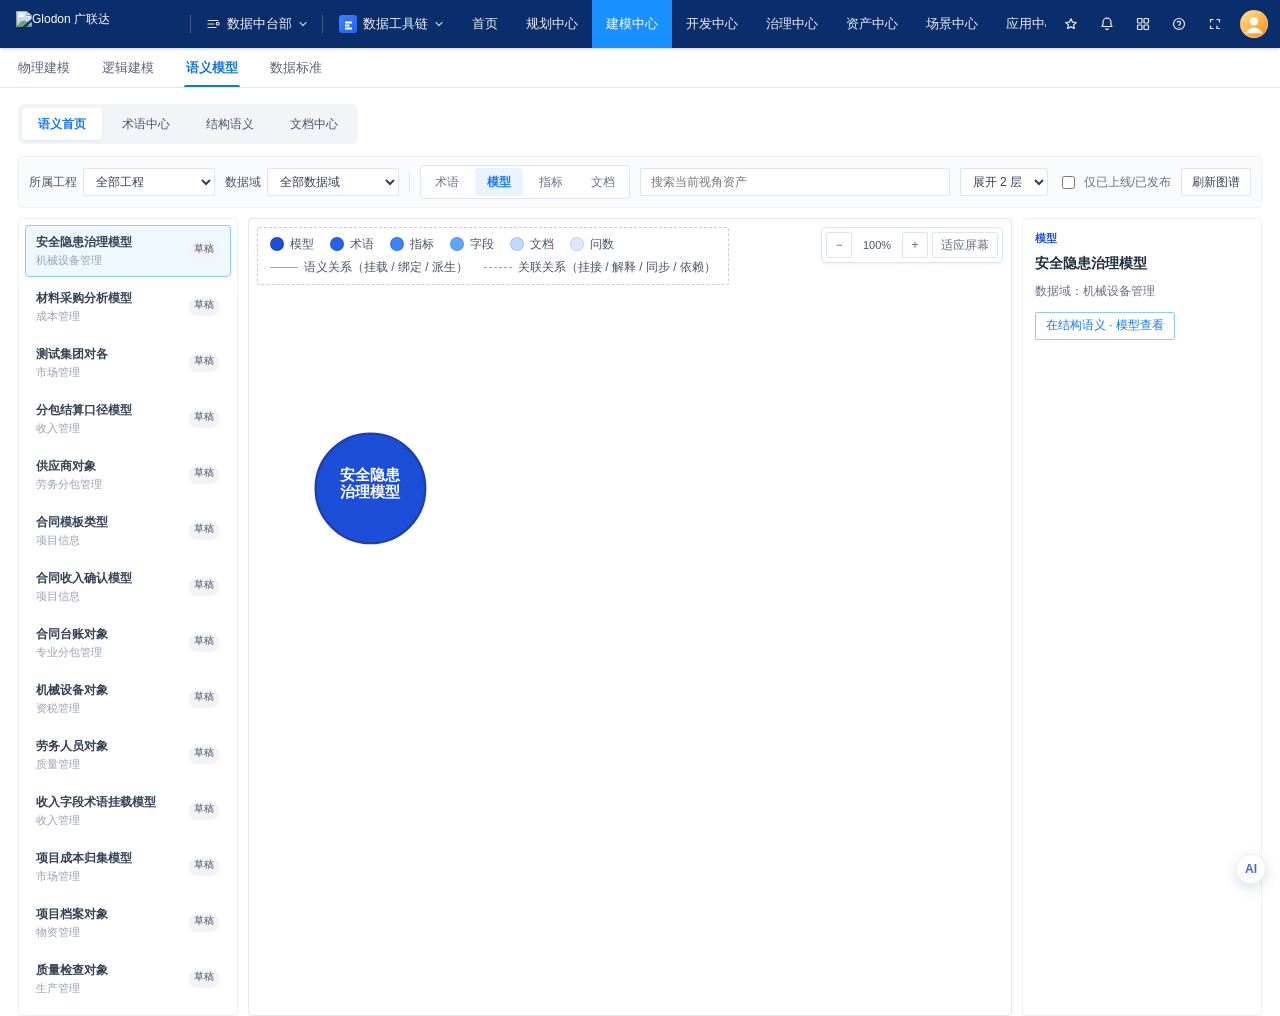
==== commit dc867627: "Add files via upload" ====
--- a/index.html
+++ b/index.html
@@ -1,10831 +1,12041 @@
-<!DOCTYPE html>
-<html lang="zh-CN">
-<head>
-  <meta charset="UTF-8" />
-  <meta name="viewport" content="width=device-width, initial-scale=1.0" />
-  <title>业务建模页面还原</title>
-  <style>
-    * {
-      box-sizing: border-box;
-    }
-
-    body {
-      margin: 0;
-      min-height: 100vh;
-      font-family: "Microsoft YaHei", "PingFang SC", "Segoe UI", Arial, sans-serif;
-      color: #1f2d3d;
-      background: #fff;
-      font-size: 12px;
-    }
-
-    .main-header {
-      height: 48px;
-      display: flex;
-      align-items: stretch;
-      padding: 0;
-      background: #0a2d6b url("../业务流程产品原型/assets/header-bg.png") center / cover no-repeat;
-      color: #fff;
-      position: relative;
-      z-index: 20;
-      box-shadow: 0 1px 3px rgba(0, 0, 0, 0.18);
-    }
-
-    .main-header-left,
-    .header-nav,
-    .main-header-right {
-      display: flex;
-      align-items: stretch;
-      min-width: 0;
-    }
-
-    .main-header-left {
-      flex-shrink: 0;
-      padding-left: 16px;
-    }
-
-    .brand {
-      display: flex;
-      align-items: center;
-      height: 100%;
-      padding-right: 14px;
-      flex-shrink: 0;
-    }
-
-    .brand-logo {
-      display: block;
-      height: 26px;
-      width: auto;
-      max-width: 200px;
-      object-fit: contain;
-      object-position: left center;
-      mix-blend-mode: lighten;
-      user-select: none;
-      -webkit-user-drag: none;
-    }
-
-    .header-divider {
-      width: 1px;
-      align-self: center;
-      height: 18px;
-      background: rgba(255, 255, 255, 0.22);
-      flex-shrink: 0;
-    }
-
-    .header-dropdown {
-      display: inline-flex;
-      align-items: center;
-      gap: 6px;
-      height: 100%;
-      padding: 0 14px;
-      border: 0;
-      background: transparent;
-      color: rgba(255, 255, 255, 0.95);
-      font-size: 13px;
-      white-space: nowrap;
-      cursor: pointer;
-      font-family: inherit;
-    }
-
-    .header-dropdown:hover {
-      background: rgba(255, 255, 255, 0.08);
-    }
-
-    .header-dept-icon {
-      width: 16px;
-      height: 16px;
-      display: inline-flex;
-      align-items: center;
-      justify-content: center;
-      opacity: 0.92;
-    }
-
-    .header-chevron {
-      width: 10px;
-      height: 10px;
-      opacity: 0.75;
-    }
-
-    .header-toolchain-icon {
-      width: 18px;
-      height: 18px;
-      border-radius: 3px;
-      background: linear-gradient(135deg, #3b82f6 0%, #2563eb 100%);
-      display: inline-flex;
-      align-items: center;
-      justify-content: center;
-      flex-shrink: 0;
-    }
-
-    .header-toolchain-icon svg {
-      width: 11px;
-      height: 11px;
-    }
-
-    .header-nav {
-      flex: 1;
-      align-items: stretch;
-      padding-left: 2px;
-      overflow: hidden;
-    }
-
-    .header-nav-item {
-      display: inline-flex;
-      align-items: center;
-      height: 100%;
-      padding: 0 14px;
-      border: 0;
-      background: transparent;
-      color: rgba(255, 255, 255, 0.92);
-      font-size: 13px;
-      white-space: nowrap;
-      cursor: pointer;
-      text-decoration: none;
-    }
-
-    .header-nav-item:hover {
-      background: rgba(255, 255, 255, 0.08);
-      color: #fff;
-    }
-
-    .header-nav-item.active {
-      background: #1890ff;
-      color: #fff;
-      font-weight: 500;
-    }
-
-    .header-nav-item.active:hover {
-      background: #1890ff;
-    }
-
-    .main-header-right {
-      flex-shrink: 0;
-      align-items: center;
-      gap: 2px;
-      padding: 0 12px 0 8px;
-    }
-
-    .header-icon-btn {
-      width: 34px;
-      height: 34px;
-      border: 0;
-      border-radius: 4px;
-      background: transparent;
-      color: rgba(255, 255, 255, 0.92);
-      display: inline-flex;
-      align-items: center;
-      justify-content: center;
-      cursor: pointer;
-      position: relative;
-      padding: 0;
-    }
-
-    .header-icon-btn:hover {
-      background: rgba(255, 255, 255, 0.1);
-    }
-
-    .header-icon-btn svg {
-      width: 16px;
-      height: 16px;
-    }
-
-    .user-avatar {
-      width: 28px;
-      height: 28px;
-      margin-left: 6px;
-      border-radius: 50%;
-      object-fit: cover;
-      border: 1px solid rgba(255, 255, 255, 0.35);
-      background: linear-gradient(135deg, #ffd666, #fa8c16);
-      flex-shrink: 0;
-    }
-
-    .sub-nav {
-      height: 40px;
-      display: flex;
-      align-items: stretch;
-      padding: 0 16px;
-      gap: 28px;
-      background: #fff;
-      border-bottom: 1px solid #e5e8ef;
-      position: relative;
-      z-index: 19;
-    }
-
-    .sub-nav-item {
-      display: inline-flex;
-      align-items: center;
-      height: 100%;
-      padding: 0 2px;
-      border: 0;
-      background: transparent;
-      color: #596575;
-      font-size: 13px;
-      text-decoration: none;
-      white-space: nowrap;
-      cursor: pointer;
-      position: relative;
-    }
-
-    .sub-nav-item:hover {
-      color: #1677d2;
-    }
-
-    .sub-nav-item.active {
-      color: #1677d2;
-      font-weight: 600;
-    }
-
-    .sub-nav-item.active::after {
-      content: "";
-      position: absolute;
-      left: 0;
-      right: 0;
-      bottom: 0;
-      height: 2px;
-      background: #1677d2;
-      border-radius: 2px 2px 0 0;
-    }
-
-    .page {
-      min-height: calc(100vh - 134px);
-      background: #fff;
-      padding: 0;
-    }
-
-    .layout {
-      height: calc(100vh - 134px);
-      min-height: calc(100vh - 134px);
-      display: grid;
-      grid-template-columns: minmax(0, 1fr);
-      background: #fff;
-    }
-
-    .ask-journey {
-      display: flex;
-      align-items: center;
-      gap: 8px;
-      height: 46px;
-      padding: 0 16px;
-      background: #f5f8fd;
-      border-bottom: 1px solid #e5e8ef;
-      position: relative;
-      z-index: 18;
-    }
-
-    .ask-journey-label {
-      flex-shrink: 0;
-      color: #1d4f91;
-      font-weight: 600;
-      font-size: 12px;
-    }
-
-    .ask-journey-steps {
-      display: flex;
-      align-items: center;
-      gap: 0;
-      min-width: 0;
-      flex: 1;
-    }
-
-    .ask-journey-step {
-      display: inline-flex;
-      align-items: center;
-      gap: 8px;
-      height: 32px;
-      padding: 0 10px;
-      border: 1px solid transparent;
-      border-radius: 6px;
-      background: transparent;
-      color: #475467;
-      font: inherit;
-      cursor: pointer;
-    }
-
-    .ask-journey-step:hover {
-      background: #fff;
-      border-color: #d0d5dd;
-    }
-
-    .ask-journey-step.active {
-      background: #fff;
-      border-color: #1677d2;
-      color: #1677d2;
-      font-weight: 600;
-    }
-
-    .ask-journey-step.done {
-      color: #027a48;
-    }
-
-    .ask-journey-num {
-      width: 18px;
-      height: 18px;
-      border-radius: 50%;
-      display: inline-flex;
-      align-items: center;
-      justify-content: center;
-      background: #e4e7ec;
-      color: #344054;
-      font-size: 11px;
-      font-weight: 700;
-    }
-
-    .ask-journey-step.active .ask-journey-num {
-      background: #1677d2;
-      color: #fff;
-    }
-
-    .ask-journey-step.done .ask-journey-num {
-      background: #12b76a;
-      color: #fff;
-    }
-
-    .ask-journey-arrow {
-      color: #98a2b3;
-      padding: 0 4px;
-      flex-shrink: 0;
-    }
-
-    .ask-journey-open-ask {
-      flex-shrink: 0;
-      height: 28px;
-      padding: 0 12px;
-      border: 1px solid #1677d2;
-      border-radius: 4px;
-      background: #1677d2;
-      color: #fff;
-      font: inherit;
-      cursor: pointer;
-    }
-
-    .journey-pulse {
-      animation: journeyPulse 1.2s ease-in-out 3;
-      box-shadow: 0 0 0 3px rgba(22, 119, 210, 0.28);
-    }
-
-    @keyframes journeyPulse {
-      0%, 100% { box-shadow: 0 0 0 0 rgba(22, 119, 210, 0.35); }
-      50% { box-shadow: 0 0 0 6px rgba(22, 119, 210, 0.08); }
-    }
-
-    .field-setting-toolbar {
-      display: flex;
-      align-items: center;
-      justify-content: space-between;
-      gap: 12px;
-      margin: 0 0 10px;
-      padding: 8px 10px;
-      background: #f8fafc;
-      border: 1px dashed #cdd5e0;
-      border-radius: 6px;
-    }
-
-    .field-setting-toolbar p {
-      margin: 0;
-      color: #475467;
-      line-height: 1.5;
-    }
-
-    .field-setting-toolbar-actions {
-      display: flex;
-      gap: 8px;
-      flex-shrink: 0;
-    }
-
-    .field-row-matched td {
-      background: #ecfdf3;
-    }
-
-    .field-row-review td {
-      background: #fffbeb;
-    }
-
-    .field-match-tag {
-      display: inline-block;
-      margin-left: 6px;
-      padding: 0 5px;
-      border-radius: 3px;
-      font-size: 11px;
-      color: #027a48;
-      background: #d1fadf;
-    }
-
-    .metric-kind-pill {
-      display: inline-block;
-      padding: 1px 6px;
-      border-radius: 999px;
-      font-size: 11px;
-    }
-
-    .metric-kind-pill.is-atomic {
-      color: #175cd3;
-      background: #eff8ff;
-    }
-
-    .metric-kind-pill.is-derived {
-      color: #6941c6;
-      background: #f4f3ff;
-    }
-
-    .parse-chunk-table {
-      width: 100%;
-      border-collapse: collapse;
-      font-size: 12px;
-    }
-
-    .parse-chunk-table th,
-    .parse-chunk-table td {
-      padding: 6px 8px;
-      border-bottom: 1px solid #eaecf0;
-      text-align: left;
-      vertical-align: top;
-    }
-
-    .modal-dialog--wide {
-      width: 720px;
-      max-width: calc(100vw - 32px);
-    }
-
-    body.embed-list .main-header,
-    body.embed-list .sub-nav,
-    body.embed-list .ask-journey {
-      display: none;
-    }
-
-    body.embed-list .page,
-    body.embed-list .layout,
-    body.embed-list .side {
-      height: 100vh;
-      min-height: 100vh;
-    }
-
-    body.embed-list .layout {
-      grid-template-columns: minmax(0, 1fr);
-    }
-
-    body.embed-list .side {
-      display: none;
-    }
-
-    body.embed-list .content {
-      padding: 10px 8px 0;
-    }
-
-    body.embed-list .tree-create {
-      padding: 8px;
-    }
-
-    body.embed-list .tree-subitem.level-stage {
-      padding-left: 42px;
-    }
-
-    body.embed-list .tree-subitem.level-module {
-      padding-left: 56px;
-    }
-
-    body.embed-list .table thead th {
-      padding-left: 5px;
-      padding-right: 5px;
-    }
-
-    body.embed-list .table tbody td {
-      padding-left: 5px;
-      padding-right: 5px;
-    }
-
-    body.embed-list .table .name {
-      width: 16%;
-    }
-
-    body.embed-list .table .description {
-      width: 23%;
-    }
-
-    body.embed-list .table .type {
-      width: 8%;
-    }
-
-    body.embed-list .table .domain {
-      width: 14%;
-    }
-
-    body.embed-list .table .modifier {
-      width: 9%;
-    }
-
-    body.embed-list .table .time {
-      width: 16%;
-    }
-
-    body.embed-list .table .operation {
-      width: 12%;
-    }
-
-    body.embed-list .search {
-      width: 150px;
-    }
-
-    body.embed-list .actions {
-      gap: 5px;
-    }
-
-    .side {
-      display: none;
-    }
-
-    .side-title {
-      height: 38px;
-      display: flex;
-      align-items: center;
-      padding: 0 16px;
-      color: #1f2d3d;
-      font-size: 13px;
-      font-weight: 600;
-      border-bottom: 1px solid #e5e8ef;
-      background: #fff;
-    }
-
-    .tree-create {
-      padding: 10px 12px;
-      border-bottom: 1px solid #e5e8ef;
-      background: #fff;
-    }
-
-    .tree-search {
-      height: 26px;
-      display: flex;
-      align-items: center;
-      margin-bottom: 8px;
-      border: 1px solid #dfe5ee;
-      border-radius: 2px;
-      background: #fff;
-      color: #b4bdca;
-    }
-
-    .tree-search input {
-      flex: 1;
-      min-width: 0;
-      height: 100%;
-      padding: 0 8px;
-      border: 0;
-      outline: 0;
-      color: #344054;
-      font: inherit;
-    }
-
-    .tree-search input::placeholder {
-      color: #b4bdca;
-    }
-
-    .tree-search span {
-      padding-right: 8px;
-    }
-
-    .tree-tip {
-      min-height: 18px;
-      padding: 4px 6px;
-      color: #0b63ce;
-      background: #eaf4ff;
-      border-left: 3px solid #1e9bff;
-      border-radius: 2px;
-      line-height: 18px;
-    }
-
-    .tree {
-      flex: 1;
-      min-height: 0;
-      margin: 0;
-      padding: 8px 0 14px;
-      list-style: none;
-      overflow-y: auto;
-    }
-
-    .tree-group,
-    .tree-sub {
-      margin: 0;
-      padding: 0;
-      list-style: none;
-    }
-
-    .tree-item,
-    .tree-subitem {
-      min-height: 30px;
-      display: flex;
-      align-items: center;
-      gap: 4px;
-      color: #3f4d5f;
-      text-decoration: none;
-      white-space: nowrap;
-    }
-
-    .tree-item {
-      padding: 0 14px;
-      font-weight: 600;
-    }
-
-    .tree-subitem {
-      padding: 0 14px 0 36px;
-      color: #5c6978;
-    }
-
-    .tree-subitem.level-board {
-      padding-left: 36px;
-      font-weight: 600;
-      color: #344054;
-    }
-
-    .tree-subitem.level-project {
-      padding-left: 58px;
-    }
-
-    .tree-subitem.level-stage {
-      padding-left: 58px;
-    }
-
-    .tree-subitem.level-module {
-      padding-left: 80px;
-      color: #667085;
-    }
-
-    .tree-caret {
-      width: 14px;
-      color: #9aa5b1;
-      font-size: 10px;
-      text-align: center;
-      cursor: pointer;
-      user-select: none;
-    }
-
-    .tree-caret.placeholder {
-      cursor: default;
-    }
-
-    .tree-subitem::before {
-      content: "";
-      width: 4px;
-      height: 4px;
-      margin-right: 8px;
-      border-radius: 50%;
-      background: #c4ccd8;
-    }
-
-    .tree-item:hover,
-    .tree-subitem:hover {
-      background: #eef5ff;
-      color: #1677d2;
-    }
-
-    .tree-item.active,
-    .tree-subitem.active {
-      color: #1677d2;
-      background: #e8f3ff;
-      font-weight: 600;
-      border-right: 2px solid #1677d2;
-    }
-
-    .tree-subitem.active::before {
-      background: #1677d2;
-    }
-
-    .tree-label {
-      flex: 1;
-      overflow: hidden;
-      text-overflow: ellipsis;
-      cursor: pointer;
-    }
-
-    .tree-count {
-      margin-left: 4px;
-      font-size: 10px;
-      color: #98a2b3;
-      font-weight: 400;
-      line-height: 1.4;
-    }
-
-    .tree-highlight,
-    .list-highlight {
-      color: #d46b08;
-      background: #fff2cc;
-      border-radius: 2px;
-      font-weight: 700;
-    }
-
-    .tree-actions {
-      display: none;
-      align-items: center;
-      gap: 3px;
-    }
-
-    .tree-action {
-      width: 18px;
-      height: 18px;
-      display: inline-flex;
-      align-items: center;
-      justify-content: center;
-      border: 1px solid #c9d7eb;
-      border-radius: 2px;
-      color: #1677d2;
-      background: #fff;
-      font-size: 12px;
-      line-height: 16px;
-      cursor: pointer;
-    }
-
-    .tree-action.delete {
-      color: #e5484d;
-      border-color: #f1c4c7;
-    }
-
-    .tree-item:hover .tree-actions,
-    .tree-subitem:hover .tree-actions {
-      display: inline-flex;
-    }
-
-    .content-title {
-      height: 30px;
-      display: flex;
-      align-items: center;
-      margin-bottom: 8px;
-      color: #1f2d3d;
-      font-size: 13px;
-      font-weight: 600;
-    }
-
-    .content {
-      min-width: 0;
-      padding: 16px 18px 0;
-      background: #fff;
-    }
-
-    .toolbar {
-      height: 30px;
-      display: flex;
-      align-items: center;
-      justify-content: space-between;
-      margin-bottom: 10px;
-      gap: 12px;
-    }
-
-    .toolbar-left {
-      display: flex;
-      align-items: center;
-      gap: 16px;
-      min-width: 0;
-    }
-
-    .field {
-      display: flex;
-      align-items: center;
-      gap: 8px;
-    }
-
-    .field-label {
-      color: #415064;
-      font-weight: 600;
-      white-space: nowrap;
-    }
-
-    .select {
-      width: 128px;
-      height: 26px;
-      padding: 0 28px 0 10px;
-      color: #475467;
-      border: 1px solid #dfe5ee;
-      border-radius: 2px;
-      background:
-        linear-gradient(45deg, transparent 50%, #a8b1bf 50%) right 12px center / 6px 6px no-repeat,
-        linear-gradient(135deg, #a8b1bf 50%, transparent 50%) right 8px center / 6px 6px no-repeat,
-        #fff;
-      appearance: none;
-      outline: none;
-    }
-
-    .actions {
-      display: flex;
-      align-items: center;
-      gap: 12px;
-    }
-
-    .actions[hidden],
-    .metric-toolbar[hidden],
-    .term-toolbar[hidden],
-    #listCatalogDocActions[hidden],
-    .list-catalog-panel[hidden] {
-      display: none !important;
-    }
-
-    .search {
-      width: 210px;
-      height: 26px;
-      display: flex;
-      align-items: center;
-      border: 1px solid #dfe5ee;
-      border-radius: 2px;
-      background: #fff;
-    }
-
-    .search input {
-      width: 100%;
-      height: 100%;
-      padding: 0 8px;
-      border: 0;
-      outline: 0;
-      font: inherit;
-      color: #344054;
-    }
-
-    .search input::placeholder {
-      color: #b4bdca;
-    }
-
-    .search svg {
-      flex: 0 0 auto;
-      margin-right: 8px;
-      color: #b5bdc8;
-    }
-
-    .btn-new {
-      height: 28px;
-      min-width: 54px;
-      padding: 0 10px;
-      border: 0;
-      border-radius: 3px;
-      color: #fff;
-      background: #1e9bff;
-      font: inherit;
-      cursor: pointer;
-    }
-
-    .new-menu-wrap {
-      position: relative;
-    }
-
-    .new-menu {
-      position: absolute;
-      top: 32px;
-      right: 0;
-      z-index: 8;
-      width: 128px;
-      padding: 4px 0;
-      border: 1px solid #dfe5ee;
-      border-radius: 3px;
-      background: #fff;
-      box-shadow: 0 6px 16px rgba(16, 24, 40, 0.12);
-    }
-
-    .new-menu[hidden] {
-      display: none;
-    }
-
-    .new-menu-item {
-      width: 100%;
-      height: 30px;
-      padding: 0 12px;
-      border: 0;
-      color: #344054;
-      background: #fff;
-      font: inherit;
-      text-align: left;
-      cursor: pointer;
-    }
-
-    .new-menu-item:hover {
-      color: #1677d2;
-      background: #eef5ff;
-    }
-
-    .btn-upload {
-      height: 28px;
-      min-width: 76px;
-      padding: 0 10px;
-      border: 1px solid #1e9bff;
-      border-radius: 3px;
-      color: #1e9bff;
-      background: #fff;
-      font: inherit;
-      cursor: pointer;
-    }
-
-    .btn-clear-filter {
-      height: 28px;
-      min-width: 76px;
-      padding: 0 10px;
-      border: 1px solid #dfe5ee;
-      border-radius: 3px;
-      color: #475467;
-      background: #fff;
-      font: inherit;
-      cursor: pointer;
-    }
-
-    .btn-batch {
-      height: 28px;
-      min-width: 88px;
-      padding: 0 10px;
-      border: 1px solid #dfe5ee;
-      border-radius: 3px;
-      color: #475467;
-      background: #fff;
-      font: inherit;
-      cursor: pointer;
-    }
-
-    .btn-new .arrow,
-    .btn-batch .arrow {
-      margin-left: 3px;
-      font-size: 10px;
-      opacity: 0.9;
-    }
-
-    .table {
-      width: 100%;
-      border-collapse: collapse;
-      table-layout: fixed;
-      border-top: 1px solid #eef1f5;
-    }
-
-    .table thead th {
-      height: 66px;
-      color: #415064;
-      background: #f4f5f7;
-      font-weight: 600;
-      text-align: left;
-      padding: 6px 10px;
-      border-bottom: 1px solid #e8ebf0;
-      vertical-align: top;
-    }
-
-    .table thead th.domain {
-      overflow: visible;
-      position: relative;
-      z-index: 6;
-    }
-
-    .table thead th.domain .th-cell {
-      overflow: visible;
-    }
-
-    .table thead th.col-check,
-    .table tbody td.col-check {
-      width: 40px;
-      min-width: 40px;
-      max-width: 40px;
-      padding: 0 8px;
-      text-align: center;
-      vertical-align: middle;
-      box-sizing: border-box;
-    }
-
-    .table .col-check input[type="checkbox"] {
-      width: 14px;
-      height: 14px;
-      margin: 0;
-      vertical-align: middle;
-      accent-color: #1677ff;
-      cursor: pointer;
-    }
-
-    .table thead th.col-index,
-    .table tbody td.col-index,
-    .metric-table thead th.col-index,
-    .metric-table tbody td.col-index,
-    .doc-table thead th.col-index,
-    .doc-table tbody td.col-index {
-      width: 56px;
-      min-width: 56px;
-      max-width: 56px;
-      padding: 0 8px;
-      text-align: center;
-      vertical-align: middle;
-      color: #667085;
-      box-sizing: border-box;
-    }
-
-    .table tbody tr.is-selected td {
-      background: #f0f7ff;
-    }
-
-    .table tbody td {
-      height: 34px;
-      padding: 0 14px;
-      color: #445064;
-      border-bottom: 1px solid #edf0f5;
-      white-space: nowrap;
-      overflow: hidden;
-      text-overflow: ellipsis;
-    }
-
-    .table .name {
-      width: 18%;
-    }
-
-    .table .description {
-      width: 22%;
-    }
-
-    .table .type {
-      width: 9%;
-    }
-
-    .table .domain {
-      width: 12%;
-    }
-
-    .table .domain-cell {
-      color: #475467;
-    }
-
-    .col-filter-trigger {
-      width: 20px;
-      height: 18px;
-      margin-left: 2px;
-      padding: 0;
-      border: 1px solid #d7deea;
-      border-radius: 2px;
-      color: #667085;
-      background: #fff;
-      display: inline-flex;
-      align-items: center;
-      justify-content: center;
-      cursor: pointer;
-      vertical-align: middle;
-    }
-
-    .col-filter-trigger:hover {
-      color: #1677d2;
-      border-color: #1677d2;
-    }
-
-    .col-filter-trigger.is-active,
-    .col-filter-trigger.is-open {
-      color: #1677d2;
-      border-color: #1677d2;
-      background: #eaf4ff;
-    }
-
-    .domain-filter-panel {
-      position: absolute;
-      top: calc(100% + 4px);
-      left: 0;
-      z-index: 100;
-      width: 220px;
-      padding: 8px;
-      border: 1px solid #d0d5dd;
-      border-radius: 4px;
-      background: #fff;
-      box-shadow: 0 8px 20px rgba(16, 24, 40, 0.12);
-    }
-
-    .domain-filter-panel[hidden] {
-      display: none !important;
-    }
-
-    .domain-filter-search {
-      width: 100%;
-      height: 28px;
-      padding: 0 8px;
-      border: 1px solid #dfe5ee;
-      border-radius: 2px;
-      color: #344054;
-      background: #fff;
-      font: inherit;
-      outline: none;
-      box-sizing: border-box;
-    }
-
-    .domain-filter-search:focus {
-      border-color: #1677d2;
-    }
-
-    .domain-filter-list {
-      list-style: none;
-      margin: 6px 0 0;
-      padding: 0;
-      max-height: 220px;
-      overflow: auto;
-    }
-
-    .domain-filter-item {
-      padding: 7px 8px;
-      border-radius: 2px;
-      color: #344054;
-      cursor: pointer;
-      font-size: 12px;
-      line-height: 1.3;
-    }
-
-    .domain-filter-item:hover {
-      background: #f5f8fd;
-    }
-
-    .domain-filter-item.is-selected {
-      background: #eaf4ff;
-      color: #1677d2;
-      font-weight: 600;
-    }
-
-    .domain-filter-empty {
-      padding: 10px 8px;
-      color: #98a2b3;
-      font-size: 12px;
-    }
-
-    .table .modifier {
-      width: 10%;
-    }
-
-    .table .time {
-      width: 14%;
-    }
-
-    .table .operation {
-      width: 18%;
-      min-width: 168px;
-    }
-
-    .pager {
-      height: 42px;
-      display: flex;
-      align-items: center;
-      justify-content: flex-end;
-      gap: 8px;
-      padding: 0 4px;
-      color: #667085;
-      border-top: 1px solid #eef1f5;
-    }
-
-    .pager-btn {
-      height: 26px;
-      min-width: 28px;
-      padding: 0 9px;
-      border: 1px solid #dfe5ee;
-      border-radius: 3px;
-      color: #475467;
-      background: #fff;
-      font: inherit;
-      cursor: pointer;
-    }
-
-    .pager-btn.active {
-      color: #fff;
-      border-color: #1e9bff;
-      background: #1e9bff;
-    }
-
-    .pager-btn:disabled {
-      color: #c0c6d2;
-      cursor: not-allowed;
-      background: #f7f8fa;
-    }
-
-    .th-cell {
-      position: relative;
-      display: flex;
-      flex-direction: column;
-      gap: 6px;
-    }
-
-    .th-label {
-      display: flex;
-      align-items: center;
-      justify-content: flex-start;
-      gap: 6px;
-      white-space: nowrap;
-    }
-
-    .th-label .sort-btn {
-      margin-left: auto;
-    }
-
-    .sort-btn {
-      width: 20px;
-      height: 20px;
-      border: 1px solid #d7deea;
-      border-radius: 2px;
-      color: #667085;
-      background: #fff;
-      font-size: 11px;
-      line-height: 18px;
-      cursor: pointer;
-    }
-
-    .sort-btn.active {
-      color: #1677d2;
-      border-color: #1677d2;
-      background: #eaf4ff;
-    }
-
-    .column-filter {
-      width: 100%;
-      height: 24px;
-      padding: 0 6px;
-      border: 1px solid #dfe5ee;
-      border-radius: 2px;
-      color: #344054;
-      background: #fff;
-      font: inherit;
-      outline: none;
-    }
-
-    .name-link,
-    .op-link {
-      color: #1677d2;
-      text-decoration: none;
-    }
-
-    .op-link + .op-link {
-      margin-left: 18px;
-    }
-
-    .name-cell-inner {
-      display: flex;
-      align-items: center;
-      gap: 8px;
-      width: 100%;
-      min-width: 0;
-    }
-
-    .name-cell-inner .name-link {
-      min-width: 0;
-      flex: 1 1 auto;
-      overflow: hidden;
-      text-overflow: ellipsis;
-      white-space: nowrap;
-    }
-
-    .meta-change-tag,
-    .meta-updating-tag {
-      display: inline-flex;
-      align-items: center;
-      flex-shrink: 0;
-      margin-left: auto;
-      height: 20px;
-      padding: 0 8px;
-      border-radius: 2px;
-      border: 1px solid transparent;
-      font-size: 12px;
-      font-weight: 500;
-      line-height: 1;
-      white-space: nowrap;
-    }
-
-    .meta-change-tag {
-      background: #fff7e6;
-      border-color: #ffd591;
-      color: #fa8c16;
-    }
-
-    .meta-updating-tag {
-      background: #e6f4ff;
-      border-color: #91caff;
-      color: #1677ff;
-    }
-
-    .ops-disabled .op-link {
-      color: #bfbfbf;
-      cursor: not-allowed;
-      pointer-events: none;
-    }
-
-    .list-view[hidden],
-    .model-view[hidden],
-    .metric-edit-view[hidden] {
-      display: none;
-    }
-
-    .metric-edit-view {
-      display: flex;
-      flex-direction: column;
-      min-height: calc(100vh - 99px);
-      color: #344054;
-      background: #fff;
-    }
-
-    .metric-edit-head {
-      display: flex;
-      align-items: center;
-      justify-content: space-between;
-      gap: 16px;
-      min-height: 48px;
-      padding: 0 18px;
-      border-bottom: 1px solid #eef1f5;
-      background: #fff;
-    }
-
-    .metric-edit-title-wrap {
-      display: flex;
-      align-items: center;
-      gap: 8px;
-      min-width: 0;
-    }
-
-    .metric-edit-title {
-      color: #1f2d3d;
-      font-size: 15px;
-      font-weight: 600;
-    }
-
-    .metric-edit-actions {
-      display: flex;
-      align-items: center;
-      gap: 8px;
-    }
-
-    .metric-edit-body {
-      flex: 1;
-      min-height: 0;
-      overflow: auto;
-      padding: 20px 24px 28px;
-      max-width: 1100px;
-      width: 100%;
-      box-sizing: border-box;
-    }
-
-    .model-view {
-      display: flex;
-      flex-direction: column;
-      min-height: calc(100vh - 99px);
-      color: #344054;
-      background: #fff;
-    }
-
-    .model-view--basic {
-      min-height: calc(100vh - 88px);
-    }
-
-    body.embed-list .model-view--basic {
-      min-height: 100vh;
-    }
-
-    .basic-only {
-      display: none;
-    }
-
-    .model-view--basic .model-resource > .basic-only {
-      display: flex;
-      flex-direction: column;
-      flex: 1;
-      min-height: 0;
-    }
-
-
-    .model-view--basic .domain-only {
-      display: none !important;
-    }
-
-    .model-head {
-      height: 42px;
-      display: grid;
-      grid-template-columns: auto minmax(0, 1fr) auto;
-      align-items: center;
-      gap: 12px;
-      border-bottom: 1px solid #eef1f5;
-    }
-
-    .model-view--basic .model-head {
-      height: 48px;
-      display: flex;
-      align-items: center;
-      justify-content: space-between;
-      padding: 0 16px;
-    }
-
-    .model-title-wrap {
-      display: flex;
-      align-items: center;
-      gap: 12px;
-    }
-
-    .model-back {
-      border: 0;
-      color: #1677d2;
-      background: transparent;
-      font: inherit;
-      cursor: pointer;
-    }
-
-    .model-view--basic .model-back {
-      display: inline-flex;
-      align-items: center;
-      gap: 4px;
-      padding: 0;
-      color: #344054;
-      font-size: 13px;
-    }
-
-    .model-view--basic .model-back::before {
-      content: "‹";
-      color: #1677d2;
-      font-size: 18px;
-      line-height: 1;
-    }
-
-    .model-title {
-      color: #1f2d3d;
-      font-size: 13px;
-      font-weight: 600;
-    }
-
-    .model-edit {
-      color: #8a95a6;
-      font-size: 12px;
-    }
-
-    .model-actions {
-      display: flex;
-      align-items: center;
-      gap: 8px;
-    }
-
-    .model-select {
-      width: 150px;
-      height: 26px;
-      padding: 0 26px 0 8px;
-      border: 1px solid #dfe5ee;
-      border-radius: 2px;
-      color: #98a2b3;
-      background: #fff;
-      font: inherit;
-    }
-
-    .model-switch {
-      height: 28px;
-      padding: 0 12px;
-      border: 1px solid #dfe5ee;
-      border-radius: 2px;
-      color: #344054;
-      background: #fff;
-      font: inherit;
-      cursor: pointer;
-    }
-
-    .model-save {
-      width: 52px;
-      height: 28px;
-      border: 0;
-      border-radius: 2px;
-      color: #fff;
-      background: #1e9bff;
-      font: inherit;
-      cursor: pointer;
-    }
-
-    .model-link-doc,
-    .model-lineage,
-    .model-publish {
-      height: 28px;
-      padding: 0 10px;
-      border: 1px solid #dfe5ee;
-      border-radius: 2px;
-      color: #344054;
-      background: #fff;
-      font: inherit;
-      cursor: pointer;
-    }
-
-    .model-publish {
-      border-color: #91caff;
-      color: #1677ff;
-      background: #f0f7ff;
-    }
-
-    .btn-sync-query {
-      height: 28px;
-      padding: 0 12px;
-      border: 1px solid #91caff;
-      border-radius: 2px;
-      color: #1677ff;
-      background: #f0f7ff;
-      font: inherit;
-      cursor: pointer;
-    }
-
-    .publish-pill {
-      display: inline-flex;
-      align-items: center;
-      height: 18px;
-      padding: 0 6px;
-      margin-left: 6px;
-      border-radius: 999px;
-      font-size: 11px;
-      vertical-align: middle;
-    }
-
-    .publish-pill.is-published {
-      background: #e8f8ef;
-      color: #1a7f4b;
-    }
-
-    .publish-pill.is-draft {
-      background: #f2f4f7;
-      color: #667085;
-    }
-
-    .online-tag {
-      display: inline-flex;
-      align-items: center;
-      height: 20px;
-      padding: 0 8px;
-      margin-right: 10px;
-      border-radius: 2px;
-      border: 1px solid transparent;
-      font-size: 12px;
-      font-weight: 500;
-      line-height: 1;
-      white-space: nowrap;
-      vertical-align: middle;
-    }
-
-    .online-tag.is-online {
-      background: #e8f8ef;
-      border-color: #abefc6;
-      color: #067647;
-    }
-
-    .online-tag.is-offline {
-      background: #f2f4f7;
-      border-color: #e4e7ec;
-      color: #667085;
-    }
-
-    tr.is-offline td {
-      color: #98a2b3;
-    }
-
-    tr.is-offline .name-link {
-      color: #98a2b3;
-    }
-
-    .bridge-drawer .bridge-section {
-      padding: 12px 16px;
-      border-bottom: 1px solid #eef2f6;
-    }
-
-    .bridge-drawer .bridge-section h4 {
-      margin: 0 0 8px;
-      font-size: 13px;
-      color: #1f2a44;
-    }
-
-    .bridge-doc-item,
-    .bridge-lineage-item {
-      display: flex;
-      flex-direction: column;
-      gap: 4px;
-      padding: 10px 0;
-      border-bottom: 1px dashed #e4e7ec;
-      font-size: 12px;
-      color: #475467;
-    }
-
-    .bridge-doc-item:last-child,
-    .bridge-lineage-item:last-child {
-      border-bottom: 0;
-    }
-
-    .bridge-doc-actions {
-      display: flex;
-      gap: 8px;
-      margin-top: 4px;
-    }
-
-    .bridge-doc-actions button {
-      height: 24px;
-      padding: 0 8px;
-      border: 1px solid #d0d5dd;
-      border-radius: 2px;
-      background: #fff;
-      cursor: pointer;
-      font: inherit;
-    }
-
-    .fqn-hint {
-      margin: 8px 16px;
-      padding: 8px 10px;
-      border: 1px dashed #b2d4ff;
-      border-radius: 4px;
-      background: #f7fbff;
-      color: #344054;
-      font-size: 12px;
-      line-height: 1.5;
-    }
-
-    .model-view--basic .model-save {
-      min-width: 64px;
-      height: 32px;
-      border-radius: 3px;
-      background: #1677d2;
-    }
-
-    .model-body {
-      display: grid;
-      grid-template-columns: 232px minmax(0, 1fr);
-      flex: 1;
-      min-height: 0;
-    }
-
-    .model-view--basic .model-body {
-      grid-template-columns: 280px minmax(0, 1fr);
-    }
-
-    .model-resource {
-      border-right: 1px solid #e5e8ef;
-      background: #fff;
-      display: flex;
-      flex-direction: column;
-      min-height: 0;
-    }
-
-    .resource-panel-title {
-      padding: 14px 14px 10px;
-      color: #1f2d3d;
-      font-size: 13px;
-      font-weight: 600;
-    }
-
-    .table-asset-list {
-      flex: 1;
-      margin: 0;
-      padding: 0 0 12px;
-      list-style: none;
-      overflow: auto;
-    }
-
-    .table-asset-item {
-      padding: 9px 14px;
-      cursor: default;
-    }
-
-    .table-asset-item:hover,
-    .table-asset-item.active {
-      background: #f5f7fa;
-    }
-
-    .table-asset-item.canvas-list-draggable {
-      cursor: grab;
-      user-select: none;
-    }
-
-    .table-asset-item.canvas-list-draggable:active {
-      cursor: grabbing;
-    }
-
-    .canvas-draggable {
-      cursor: grab;
-      user-select: none;
-      touch-action: none;
-    }
-
-    .canvas-draggable.is-dragging {
-      cursor: grabbing;
-      z-index: 20;
-      opacity: 0.92;
-    }
-
-    .canvas-draggable.drop-hover {
-      border-color: #1677d2 !important;
-      box-shadow: 0 0 0 2px rgba(22, 119, 210, 0.2);
-    }
-
-    .canvas-drag-ghost {
-      position: fixed;
-      z-index: 300;
-      max-width: 220px;
-      padding: 8px 10px;
-      border: 1px solid #91caff;
-      border-radius: 4px;
-      background: #fff;
-      box-shadow: 0 6px 18px rgba(16, 24, 40, 0.16);
-      pointer-events: none;
-    }
-
-    .canvas-drag-ghost-name {
-      color: #1f2d3d;
-      font-size: 12px;
-      line-height: 1.4;
-      word-break: break-all;
-    }
-
-    .canvas-drag-ghost-desc {
-      margin-top: 2px;
-      color: #98a2b3;
-      font-size: 11px;
-      line-height: 1.35;
-    }
-
-    .table-asset-name {
-      color: #1f2d3d;
-      font-size: 12px;
-      line-height: 1.45;
-      word-break: break-all;
-    }
-
-    .table-asset-desc {
-      margin-top: 2px;
-      color: #98a2b3;
-      font-size: 11px;
-      line-height: 1.45;
-    }
-
-    .model-view--basic .resource-search {
-      margin: 0 12px 8px;
-    }
-
-    .model-view--basic .resource-search span {
-      margin-right: 8px;
-      color: #b5bdc8;
-    }
-
-    .resource-filter {
-      display: flex;
-      align-items: center;
-      gap: 8px;
-      padding: 10px 12px;
-      border-bottom: 1px solid #eef1f5;
-    }
-
-    .resource-filter .model-select {
-      flex: 1;
-      width: auto;
-    }
-
-    .resource-search {
-      margin: 8px 12px;
-      height: 26px;
-      display: flex;
-      align-items: center;
-      border: 1px solid #dfe5ee;
-      border-radius: 2px;
-      color: #b4bdca;
-    }
-
-    .resource-search input {
-      flex: 1;
-      min-width: 0;
-      height: 100%;
-      padding: 0 8px;
-      border: 0;
-      outline: 0;
-      font: inherit;
-    }
-
-    .resource-tree {
-      margin: 0;
-      padding: 0 8px 12px;
-      list-style: none;
-      color: #4b5565;
-      line-height: 26px;
-    }
-
-    .resource-tree ul {
-      margin: 0;
-      padding-left: 18px;
-      list-style: none;
-    }
-
-    .resource-tree li {
-      min-height: 26px;
-    }
-
-    .resource-node {
-      display: block;
-      padding: 0 6px;
-      border-radius: 2px;
-      overflow: hidden;
-      text-overflow: ellipsis;
-      white-space: nowrap;
-    }
-
-    .resource-node::before {
-      content: "⌄";
-      margin-right: 4px;
-      color: #8a95a6;
-    }
-
-    .resource-node.file::before {
-      content: "";
-      display: inline-block;
-      width: 8px;
-      height: 8px;
-      margin-right: 6px;
-      border: 1px solid #b8c1ce;
-      border-radius: 1px;
-      background: #fff;
-    }
-
-    .resource-node.active {
-      background: #f0f2f5;
-    }
-
-    .model-main {
-      display: flex;
-      flex-direction: column;
-      min-width: 0;
-      min-height: 0;
-      background: #fbfcfe;
-    }
-
-    .model-main > .model-pane {
-      flex: 1;
-      min-height: 0;
-    }
-
-    .model-main > .model-pane[hidden] {
-      display: none !important;
-    }
-
-    .model-view--basic .model-main > .basic-relation-workspace,
-    .model-view--basic .model-main > .field-setting {
-      flex: 1;
-      min-height: 0;
-    }
-
-    .model-view--basic .model-main > .field-setting {
-      display: block;
-    }
-
-    .model-view--basic .model-main > .basic-relation-workspace {
-      display: flex;
-      flex-direction: column;
-    }
-
-    .model-view:not(.model-view--basic) .model-main > .model-canvas,
-    .model-view:not(.model-view--basic) .model-main > .field-setting {
-      flex: 1;
-      min-height: 0;
-    }
-
-    .model-tabs {
-      height: 38px;
-      display: flex;
-      align-items: flex-end;
-      padding-left: 12px;
-      background: #fff;
-      border-bottom: 1px solid #eef1f5;
-    }
-
-    .model-tab {
-      height: 32px;
-      min-width: 78px;
-      padding: 0 14px;
-      border: 1px solid #e5e8ef;
-      border-bottom: 0;
-      background: #fff;
-      color: #415064;
-      font: inherit;
-    }
-
-    .model-tab.active {
-      color: #1677d2;
-      font-weight: 600;
-    }
-
-    .model-view--basic .model-tabs {
-      height: 40px;
-      align-items: center;
-      gap: 28px;
-      padding-left: 16px;
-      border-bottom: 1px solid #eef1f5;
-    }
-
-    .model-view--basic .model-tab {
-      height: 40px;
-      min-width: auto;
-      padding: 0 2px;
-      border: 0;
-      background: transparent;
-      color: #667085;
-      position: relative;
-    }
-
-    .model-view--basic .model-tab.active {
-      color: #1677d2;
-      font-weight: 600;
-    }
-
-    .model-view--basic .model-tab.active::after {
-      content: "";
-      position: absolute;
-      left: 0;
-      right: 0;
-      bottom: 0;
-      height: 2px;
-      background: #1677d2;
-    }
-
-    .basic-relation-workspace {
-      display: flex;
-      flex-direction: column;
-      flex: 1;
-      min-height: 0;
-      background: #fbfbfc;
-    }
-
-    .basic-fields-workspace {
-      flex: 1;
-      min-height: 0;
-      overflow: auto;
-      background: #fbfbfc;
-      padding: 12px 16px 24px;
-    }
-
-    .basic-relation-canvas {
-      position: relative;
-      flex: 1;
-      min-height: 300px;
-      background: #fbfbfc;
-      overflow: auto;
-    }
-
-    .join-table-card.is-clickable,
-    .join-node.is-clickable {
-      cursor: pointer;
-      transition: border-color 0.15s ease, box-shadow 0.15s ease;
-    }
-
-    .join-table-card.is-clickable:hover,
-    .join-node.is-clickable:hover {
-      border-color: #91caff;
-    }
-
-    .join-table-card.is-clickable.active,
-    .join-node.is-clickable.active {
-      border-color: #1677d2;
-      box-shadow: 0 0 0 2px rgba(22, 119, 210, 0.16);
-    }
-
-    .basic-data-preview {
-      flex: 0 0 300px;
-      height: 300px;
-      min-height: 300px;
-      max-height: 300px;
-      display: flex;
-      flex-direction: column;
-      border-top: 1px solid #e5e8ef;
-      background: #fff;
-      box-shadow: 0 -4px 16px rgba(16, 24, 40, 0.06);
-    }
-
-    .basic-data-preview.is-join-preview,
-    .basic-data-preview.is-union-preview {
-      flex: 0 0 auto;
-      height: auto;
-      min-height: 0;
-      max-height: none;
-    }
-
-    .basic-data-preview.is-join-preview .basic-data-preview-body,
-    .basic-data-preview.is-join-preview .basic-data-preview-foot,
-    .basic-data-preview.is-union-preview .basic-data-preview-body,
-    .basic-data-preview.is-union-preview .basic-data-preview-foot {
-      display: none !important;
-    }
-
-    .basic-data-preview.is-join-preview .basic-join-config,
-    .basic-data-preview.is-union-preview .basic-union-config {
-      border-bottom: 0;
-    }
-
-    .basic-data-preview[hidden] {
-      display: none !important;
-    }
-
-    .basic-data-preview-head {
-      height: 40px;
-      display: flex;
-      align-items: center;
-      justify-content: space-between;
-      padding: 0 14px;
-      border-bottom: 1px solid #eef1f5;
-      background: #fafbfc;
-    }
-
-    .basic-data-preview-title {
-      color: #1f2d3d;
-      font-size: 13px;
-      font-weight: 600;
-    }
-
-    .basic-data-preview-meta {
-      margin-left: 10px;
-      color: #98a2b3;
-      font-size: 11px;
-      font-weight: 400;
-    }
-
-    .basic-data-preview-close {
-      border: 0;
-      background: transparent;
-      color: #98a2b3;
-      font-size: 20px;
-      line-height: 1;
-      cursor: pointer;
-    }
-
-    .basic-data-preview-body {
-      flex: 1;
-      height: 236px;
-      min-height: 120px;
-      max-height: 236px;
-      overflow: auto;
-      padding: 0 12px 8px;
-    }
-
-    .basic-join-config {
-      flex: 0 0 auto;
-      padding: 12px 16px 10px;
-      border-bottom: 1px solid #eef1f5;
-      background: #fff;
-    }
-
-    .basic-join-config[hidden],
-    .basic-union-config[hidden] {
-      display: none !important;
-    }
-
-    .basic-union-config {
-      flex: 0 0 auto;
-      padding: 0;
-      border-bottom: 0;
-      background: #fff;
-    }
-
-    .join-config-tables {
-      display: grid;
-      grid-template-columns: minmax(0, 1fr) auto minmax(0, 1fr);
-      align-items: center;
-      gap: 12px;
-    }
-
-    .join-config-table-card {
-      min-height: 56px;
-      padding: 10px 12px;
-      border: 1px solid #e5e8ef;
-      border-radius: 4px;
-      background: #fafbfc;
-      text-align: center;
-    }
-
-    .join-config-table-name {
-      color: #1f2d3d;
-      font-size: 12px;
-      line-height: 1.45;
-      word-break: break-all;
-    }
-
-    .join-config-table-desc {
-      margin-top: 4px;
-      color: #98a2b3;
-      font-size: 11px;
-      line-height: 1.4;
-    }
-
-    .join-config-type-btn {
-      display: inline-flex;
-      align-items: center;
-      gap: 6px;
-      height: 32px;
-      padding: 0 10px;
-      border: 1px solid #dfe5ee;
-      border-radius: 4px;
-      background: #fff;
-      color: #344054;
-      font: inherit;
-      font-size: 12px;
-      white-space: nowrap;
-      cursor: default;
-    }
-
-    .join-config-venn {
-      position: relative;
-      width: 22px;
-      height: 14px;
-      flex: 0 0 auto;
-    }
-
-    .join-config-venn::before,
-    .join-config-venn::after {
-      content: "";
-      position: absolute;
-      top: 0;
-      width: 14px;
-      height: 14px;
-      border: 1px solid #8a95a6;
-      border-radius: 50%;
-      background: rgba(22, 119, 210, 0.08);
-    }
-
-    .join-config-venn::before {
-      left: 0;
-    }
-
-    .join-config-venn::after {
-      right: 0;
-    }
-
-    .join-config-fields {
-      margin-top: 14px;
-    }
-
-    .join-config-fields-label {
-      margin-bottom: 8px;
-      color: #1f2d3d;
-      font-size: 12px;
-      font-weight: 600;
-    }
-
-    .join-config-field-row {
-      display: grid;
-      grid-template-columns: minmax(0, 1fr) 24px minmax(0, 1fr) 28px;
-      align-items: center;
-      gap: 8px;
-    }
-
-    .join-config-select {
-      width: 100%;
-      height: 30px;
-      padding: 0 10px;
-      border: 1px solid #dfe5ee;
-      border-radius: 3px;
-      color: #344054;
-      background: #fff;
-      font: inherit;
-      font-size: 12px;
-    }
-
-    .join-config-eq {
-      color: #667085;
-      text-align: center;
-      font-size: 14px;
-    }
-
-    .join-config-add {
-      width: 28px;
-      height: 28px;
-      border: 0;
-      border-radius: 3px;
-      color: #1677d2;
-      background: transparent;
-      font-size: 20px;
-      line-height: 1;
-      cursor: pointer;
-    }
-
-    .join-config-actions {
-      display: flex;
-      justify-content: flex-end;
-      gap: 10px;
-      margin-top: 12px;
-    }
-
-    .join-config-btn {
-      min-width: 64px;
-      height: 30px;
-      padding: 0 14px;
-      border: 1px solid #dfe5ee;
-      border-radius: 3px;
-      background: #fff;
-      color: #344054;
-      font: inherit;
-      cursor: pointer;
-    }
-
-    .join-config-btn.primary {
-      border-color: #1677d2;
-      background: #1677d2;
-      color: #fff;
-    }
-
-    .merge-result-table-wrap {
-      overflow: auto;
-    }
-
-    .merge-result-table {
-      width: 100%;
-      border-collapse: collapse;
-      table-layout: fixed;
-      font-size: 12px;
-    }
-
-    .merge-result-table th,
-    .merge-result-table td {
-      border: 1px solid #eef1f5;
-      padding: 0;
-      vertical-align: middle;
-    }
-
-    .merge-result-table thead th {
-      height: 36px;
-      padding: 0 12px;
-      color: #1f2d3d;
-      font-size: 12px;
-      font-weight: 600;
-      text-align: left;
-      background: #fafbfc;
-      white-space: nowrap;
-      overflow: hidden;
-      text-overflow: ellipsis;
-    }
-
-    .merge-result-table thead th.merge-result-ops-col {
-      width: 72px;
-      text-align: center;
-    }
-
-    .merge-result-table tbody td {
-      height: 40px;
-      background: #fff;
-    }
-
-    .merge-result-table tbody td.merge-result-ops {
-      text-align: center;
-      white-space: nowrap;
-    }
-
-    .merge-result-select {
-      width: 100%;
-      height: 38px;
-      padding: 0 28px 0 12px;
-      border: 0;
-      border-radius: 0;
-      color: #344054;
-      background: #fff url("data:image/svg+xml,%3Csvg xmlns='http://www.w3.org/2000/svg' width='10' height='6' viewBox='0 0 10 6'%3E%3Cpath fill='%2398a2b3' d='M1 1l4 4 4-4'/%3E%3C/svg%3E") no-repeat right 10px center;
-      font: inherit;
-      font-size: 12px;
-      appearance: none;
-      cursor: pointer;
-    }
-
-    .merge-result-select:focus {
-      outline: none;
-      box-shadow: inset 0 0 0 1px #1677d2;
-    }
-
-    .merge-result-select.placeholder {
-      color: #98a2b3;
-    }
-
-    .merge-result-op-btn {
-      width: 24px;
-      height: 24px;
-      padding: 0;
-      border: 0;
-      border-radius: 2px;
-      background: transparent;
-      font-size: 18px;
-      line-height: 1;
-      cursor: pointer;
-      vertical-align: middle;
-    }
-
-    .merge-result-op-btn.add {
-      color: #1677d2;
-    }
-
-    .merge-result-op-btn.remove {
-      color: #f04438;
-    }
-
-    .basic-data-preview-foot {
-      height: 24px;
-      flex: 0 0 24px;
-      display: flex;
-      align-items: center;
-      justify-content: flex-end;
-      padding: 0 14px;
-      border-top: 1px solid #eef1f5;
-      color: #98a2b3;
-      font-size: 11px;
-      background: #fafbfc;
-    }
-
-    .preview-data-table {
-      width: 100%;
-      border-collapse: collapse;
-      table-layout: auto;
-    }
-
-    .preview-data-table th,
-    .preview-data-table td {
-      padding: 8px 10px;
-      border: 1px solid #eef1f5;
-      text-align: left;
-      white-space: nowrap;
-      font-size: 12px;
-    }
-
-    .preview-data-table th {
-      position: sticky;
-      top: 0;
-      z-index: 1;
-      color: #415064;
-      font-weight: 600;
-      background: #f5f7fa;
-    }
-
-    .preview-data-table td {
-      color: #344054;
-      background: #fff;
-    }
-
-    .preview-data-table tbody tr:nth-child(even) td {
-      background: #fbfcfe;
-    }
-
-    .join-source-group {
-      position: absolute;
-      left: 36px;
-      top: 118px;
-      width: 248px;
-      padding: 10px;
-      border: 1px solid #e3e8f0;
-      border-radius: 4px;
-      background: #f3f5f8;
-      cursor: pointer;
-      transition: border-color 0.15s ease, box-shadow 0.15s ease;
-    }
-
-    .join-source-group:hover {
-      border-color: #91caff;
-    }
-
-    .join-source-group.active {
-      border-color: #1677d2;
-      box-shadow: 0 0 0 2px rgba(22, 119, 210, 0.16);
-    }
-
-    .join-table-card {
-      width: 100%;
-      min-height: 52px;
-      padding: 8px 10px;
-      border: 1px solid #dfe5ee;
-      border-radius: 3px;
-      background: #fff;
-      text-align: center;
-    }
-
-    .join-source-group .join-table-card {
-      position: relative;
-      left: auto;
-      top: auto;
-      width: 100%;
-    }
-
-    .join-source-group .join-table-card.is-dragging {
-      opacity: 1;
-      box-shadow: none;
-    }
-
-    .join-table-name {
-      color: #344054;
-      font-size: 11px;
-      line-height: 1.45;
-      word-break: break-all;
-    }
-
-    .join-table-desc {
-      margin-top: 4px;
-      color: #98a2b3;
-      font-size: 11px;
-      line-height: 1.4;
-    }
-
-    .join-table-card.standalone {
-      position: absolute;
-      width: 248px;
-    }
-
-    .join-table-card.canvas-placed-table {
-      z-index: 3;
-    }
-
-    .basic-relation-canvas.is-list-dragging {
-      outline: 1px dashed #91caff;
-      outline-offset: -1px;
-    }
-
-    .join-table-card.standalone.mid {
-      left: 392px;
-      top: 214px;
-    }
-
-    .join-table-card.standalone.right {
-      left: 718px;
-      top: 214px;
-    }
-
-    .join-node {
-      position: absolute;
-      width: auto;
-      min-width: 44px;
-      max-width: 120px;
-      height: auto;
-      min-height: 30px;
-      display: flex;
-      align-items: center;
-      justify-content: center;
-      padding: 4px 10px;
-      border: 1px solid #d9dee8;
-      border-radius: 4px;
-      background: #fff;
-      color: #667085;
-      font-size: 12px;
-      z-index: 2;
-      text-align: center;
-    }
-
-    .join-node-label {
-      line-height: 1.2;
-      font-weight: 600;
-    }
-
-    .join-node-warn-icon {
-      position: absolute;
-      top: -7px;
-      right: -7px;
-      width: 14px;
-      height: 14px;
-      display: inline-flex;
-      align-items: center;
-      justify-content: center;
-      border-radius: 50%;
-      background: #fa8c16;
-      color: #fff;
-      font-size: 10px;
-      font-weight: 700;
-      line-height: 1;
-      box-shadow: 0 0 0 1px #fff;
-      cursor: help;
-    }
-
-    .join-node-warn-icon[hidden] {
-      display: none !important;
-    }
-
-    .join-node-warn-icon::after {
-      content: attr(aria-label);
-      position: absolute;
-      left: 50%;
-      bottom: calc(100% + 6px);
-      transform: translateX(-50%);
-      padding: 4px 8px;
-      border-radius: 4px;
-      background: rgba(31, 45, 61, 0.92);
-      color: #fff;
-      font-size: 11px;
-      font-weight: 400;
-      line-height: 1.4;
-      white-space: nowrap;
-      opacity: 0;
-      visibility: hidden;
-      pointer-events: none;
-      transition: opacity 0.15s ease, visibility 0.15s ease;
-      z-index: 5;
-    }
-
-    .join-node-warn-icon:hover::after,
-    .join-node-warn-icon:focus-visible::after {
-      opacity: 1;
-      visibility: visible;
-    }
-
-    .join-node.first {
-      left: 300px;
-      top: 236px;
-    }
-
-    .join-node.second {
-      left: 626px;
-      top: 236px;
-    }
-
-    .join-connector {
-      position: absolute;
-      background: #c9d0dc;
-      z-index: 1;
-    }
-
-    .join-connector.h {
-      height: 1px;
-    }
-
-    .join-connector.v {
-      width: 1px;
-    }
-
-    .model-canvas {
-      position: relative;
-      flex: 1;
-      min-height: 0;
-      background: #fbfbfc;
-      overflow: hidden;
-    }
-
-    .empty-model-state {
-      position: absolute;
-      left: 50%;
-      top: 46%;
-      display: flex;
-      flex-direction: column;
-      align-items: center;
-      gap: 14px;
-      color: #667085;
-      transform: translate(-50%, -50%);
-    }
-
-    .empty-illustration {
-      position: relative;
-      width: 230px;
-      height: 140px;
-      opacity: 0.55;
-    }
-
-    .empty-panel-left,
-    .empty-panel-right {
-      position: absolute;
-      top: 10px;
-      height: 120px;
-      border: 6px solid #e6e9ee;
-      background: #fff;
-    }
-
-    .empty-panel-left {
-      left: 8px;
-      width: 92px;
-    }
-
-    .empty-panel-right {
-      right: 8px;
-      width: 118px;
-    }
-
-    .empty-row {
-      height: 13px;
-      margin: 10px 10px;
-      border-radius: 2px;
-      background: #eef1f5;
-    }
-
-    .empty-row.active {
-      border: 1px dashed #20a0ff;
-      background: #dff3ff;
-    }
-
-    .empty-card {
-      position: absolute;
-      right: 28px;
-      top: 58px;
-      width: 92px;
-      height: 22px;
-      border: 1px solid #35a8e0;
-      background: #e9f7ff;
-    }
-
-    .empty-card::before {
-      content: "";
-      position: absolute;
-      left: 10px;
-      top: 6px;
-      width: 34px;
-      height: 2px;
-      background: #35a8e0;
-      box-shadow: 0 6px 0 #b8dff2;
-    }
-
-    .empty-model-text {
-      color: #667085;
-      font-size: 13px;
-    }
-
-    .model-card {
-      position: absolute;
-      width: 170px;
-      height: 30px;
-      display: flex;
-      align-items: center;
-      justify-content: center;
-      border: 1px solid #e0e5ee;
-      border-radius: 3px;
-      background: #fff;
-      color: #415064;
-      box-shadow: 0 1px 2px rgba(16, 24, 40, 0.03);
-    }
-
-    .join-line {
-      position: absolute;
-      border-top: 1px dashed #c9d0dc;
-      transform-origin: left center;
-    }
-
-    .join-line.solid {
-      border-top-style: solid;
-    }
-
-    .drawer[hidden] {
-      display: none;
-    }
-
-    .drawer {
-      position: fixed;
-      top: 0;
-      right: 0;
-      z-index: 30;
-      width: 610px;
-      height: 100vh;
-      background: #fff;
-      border-left: 3px solid #1e80ff;
-      box-shadow: -10px 0 28px rgba(16, 24, 40, 0.16);
-    }
-
-    .drawer-head {
-      height: 40px;
-      display: flex;
-      align-items: center;
-      justify-content: space-between;
-      padding: 0 22px;
-      border-bottom: 1px solid #eef1f5;
-      color: #1f2d3d;
-      font-size: 16px;
-      font-weight: 600;
-    }
-
-    .drawer-close {
-      border: 0;
-      color: #b0b8c4;
-      background: transparent;
-      font-size: 22px;
-      line-height: 1;
-      cursor: pointer;
-    }
-
-    .drawer-toolbar {
-      height: 56px;
-      display: flex;
-      align-items: center;
-      justify-content: space-between;
-      padding: 0 18px 0 22px;
-      color: #667085;
-    }
-
-    .drawer-model {
-      display: flex;
-      align-items: center;
-      gap: 8px;
-    }
-
-    .drawer-select {
-      width: 226px;
-      height: 28px;
-      padding: 0 28px 0 10px;
-      border: 1px solid #dfe5ee;
-      border-radius: 3px;
-      color: #b0b8c4;
-      background: #fff;
-      font: inherit;
-    }
-
-    .drawer-edit {
-      width: 54px;
-      height: 28px;
-      border: 1px solid #dfe5ee;
-      border-radius: 3px;
-      color: #344054;
-      background: #fff;
-      font: inherit;
-      cursor: pointer;
-    }
-
-    .drawer-tabs {
-      display: flex;
-      align-items: flex-end;
-      height: 42px;
-      padding-left: 22px;
-      border-bottom: 1px solid #dfe5ee;
-    }
-
-    .drawer-tab {
-      height: 28px;
-      min-width: 76px;
-      padding: 0 14px;
-      border: 1px solid #dfe5ee;
-      border-bottom: 0;
-      background: #fff;
-      color: #415064;
-      font: inherit;
-    }
-
-    .drawer-tab.active {
-      color: #1677d2;
-      font-weight: 600;
-    }
-
-    .drawer-canvas {
-      position: relative;
-      height: calc(100vh - 138px);
-      margin: 14px 20px 12px;
-      border: 1px solid #dfe5ee;
-      background: #fff;
-      overflow: hidden;
-    }
-
-    .drawer-card {
-      position: absolute;
-      width: 246px;
-      height: 38px;
-      display: flex;
-      align-items: center;
-      padding-left: 12px;
-      border: 1px solid #dfe5ee;
-      border-radius: 3px;
-      background: #fff;
-      color: #667085;
-    }
-
-    .drawer-join {
-      position: absolute;
-      width: 34px;
-      height: 34px;
-      display: flex;
-      align-items: center;
-      justify-content: center;
-      border: 1px solid #d9dee8;
-      border-radius: 3px;
-      background: #fff;
-      color: #667085;
-      z-index: 2;
-    }
-
-    .drawer-line {
-      position: absolute;
-      border-top: 1px dashed #c9d0dc;
-      transform-origin: left center;
-    }
-
-    .drawer-relation-text {
-      position: absolute;
-      color: #667085;
-      font-size: 12px;
-      transform: rotate(-35deg);
-    }
-
-    .preview-drawer {
-      width: 760px;
-      z-index: 32;
-    }
-
-    .preview-body {
-      height: calc(100vh - 40px);
-      display: flex;
-      flex-direction: column;
-      background: #f8fafc;
-    }
-
-    .preview-meta {
-      min-height: 38px;
-      display: flex;
-      align-items: center;
-      padding: 0 16px;
-      color: #667085;
-      border-bottom: 1px solid #e5e8ef;
-      background: #fff;
-    }
-
-    .preview-frame {
-      flex: 1;
-      width: 100%;
-      border: 0;
-      background: #fff;
-    }
-
-    .preview-fallback {
-      padding: 16px;
-      color: #667085;
-      line-height: 1.7;
-    }
-
-    .modal-overlay[hidden] {
-      display: none;
-    }
-
-    .modal-overlay {
-      position: fixed;
-      inset: 0;
-      z-index: 40;
-      display: flex;
-      align-items: center;
-      justify-content: center;
-      padding: 24px;
-      background: rgba(16, 24, 40, 0.45);
-    }
-
-    .modal-dialog {
-      width: 520px;
-      max-width: 100%;
-      background: #fff;
-      border-radius: 4px;
-      box-shadow: 0 12px 40px rgba(16, 24, 40, 0.18);
-      overflow: hidden;
-    }
-
-    .modal-head {
-      height: 44px;
-      display: flex;
-      align-items: center;
-      justify-content: space-between;
-      padding: 0 18px;
-      border-bottom: 1px solid #eef1f5;
-    }
-
-    .modal-head h3 {
-      margin: 0;
-      font-size: 15px;
-      font-weight: 600;
-      color: #1f2d3d;
-    }
-
-    .modal-close {
-      border: 0;
-      background: transparent;
-      color: #98a2b3;
-      font-size: 22px;
-      line-height: 1;
-      cursor: pointer;
-    }
-
-    .modal-hint {
-      margin: 12px 18px 0;
-      padding: 8px 10px;
-      border-radius: 3px;
-      background: #fff7e6;
-      border: 1px solid #ffe7ba;
-      color: #ad6800;
-      line-height: 1.6;
-      font-size: 12px;
-    }
-
-    .modal-form {
-      padding: 14px 18px 6px;
-    }
-
-    .modal-field {
-      display: grid;
-      grid-template-columns: 88px minmax(0, 1fr);
-      align-items: center;
-      gap: 10px;
-      margin-bottom: 12px;
-    }
-
-    .modal-field-top {
-      align-items: start;
-    }
-
-    .modal-field label {
-      color: #415064;
-      font-weight: 600;
-      text-align: right;
-      white-space: nowrap;
-    }
-
-    .modal-field label .optional {
-      margin-left: 4px;
-      color: #98a2b3;
-      font-weight: 400;
-    }
-
-    .modal-control,
-    .modal-field textarea {
-      width: 100%;
-      border: 1px solid #dfe5ee;
-      border-radius: 3px;
-      font: inherit;
-      color: #344054;
-      outline: none;
-    }
-
-    .modal-control {
-      height: 30px;
-      padding: 0 10px;
-      background: #fff;
-    }
-
-    .modal-field textarea {
-      min-height: 72px;
-      padding: 8px 10px;
-      resize: vertical;
-      line-height: 1.6;
-    }
-
-    .modal-control:focus,
-    .modal-field textarea:focus {
-      border-color: #1677d2;
-      box-shadow: 0 0 0 2px rgba(22, 119, 210, 0.12);
-    }
-
-    .modal-foot {
-      display: flex;
-      justify-content: flex-end;
-      gap: 10px;
-      padding: 10px 18px 16px;
-      border-top: 1px solid #eef1f5;
-    }
-
-    .modal-btn {
-      min-width: 72px;
-      height: 30px;
-      padding: 0 14px;
-      border-radius: 3px;
-      font: inherit;
-      cursor: pointer;
-    }
-
-    .modal-btn.ghost {
-      border: 1px solid #dfe5ee;
-      background: #fff;
-      color: #344054;
-    }
-
-    .modal-btn.primary {
-      border: 1px solid #1677d2;
-      background: #1677d2;
-      color: #fff;
-    }
-
-    .model-pane[hidden] {
-      display: none;
-    }
-
-    .field-setting {
-      flex: 1;
-      min-height: 0;
-      overflow: auto;
-      background: #fff;
-      padding: 10px 12px 24px;
-    }
-
-    .model-view--basic .field-setting.basic-fields-workspace {
-      background: #fbfbfc;
-      padding: 12px 16px 24px;
-    }
-
-    .field-group {
-      margin-bottom: 12px;
-      border-bottom: 1px solid #eef1f5;
-    }
-
-    .field-group-title {
-      height: 30px;
-      display: flex;
-      align-items: center;
-      color: #344054;
-      font-weight: 600;
-    }
-
-    .field-group-title::before {
-      content: "⌄";
-      margin-right: 6px;
-      color: #8a95a6;
-      font-size: 12px;
-    }
-
-    .field-table {
-      width: 100%;
-      border-collapse: collapse;
-      table-layout: fixed;
-      color: #415064;
-    }
-
-    .field-table th {
-      height: 32px;
-      padding: 0 10px;
-      background: #f7f8fa;
-      border-bottom: 1px solid #e8ebf0;
-      font-weight: 600;
-      text-align: left;
-    }
-
-    .field-table td {
-      height: 36px;
-      padding: 0 10px;
-      border-bottom: 1px solid #edf0f5;
-      white-space: nowrap;
-      overflow: visible;
-    }
-
-    .field-table .col-check {
-      width: 48px;
-    }
-
-    .field-table .col-index {
-      width: 56px;
-    }
-
-    .field-table .col-name {
-      width: 170px;
-    }
-
-    .field-table .col-alias {
-      width: 190px;
-    }
-
-    .field-table .col-type {
-      width: 130px;
-    }
-
-    .field-table .col-parent-id {
-      width: 140px;
-    }
-
-    .field-table .field-parent-id-select {
-      width: 100%;
-      max-width: 132px;
-    }
-
-    .field-table .col-semantic {
-      width: 260px;
-    }
-
-    .field-table .col-switch {
-      width: 110px;
-      text-align: center;
-    }
-
-    .field-table input[type="checkbox"] {
-      width: 14px;
-      height: 14px;
-      accent-color: #1e9bff;
-    }
-
-    .relation-tag {
-      display: inline-block;
-      margin-left: 6px;
-      padding: 1px 5px;
-      color: #1677d2;
-      background: #eaf4ff;
-      border-radius: 2px;
-      font-size: 11px;
-    }
-
-    .field-select,
-    .field-input {
-      height: 26px;
-      border: 1px solid #dfe5ee;
-      border-radius: 2px;
-      color: #475467;
-      background: #fff;
-      font: inherit;
-      outline: none;
-    }
-
-    .field-select {
-      width: 112px;
-      padding: 0 24px 0 8px;
-    }
-
-    .field-input {
-      width: 150px;
-      padding: 0 8px;
-    }
-
-    .semantic-cell {
-      position: relative;
-      display: flex;
-      align-items: center;
-      gap: 8px;
-    }
-
-    .semantic-menu {
-      position: absolute;
-      left: 10px;
-      top: 30px;
-      width: 112px;
-      padding: 4px 0;
-      border: 1px solid #dfe5ee;
-      background: #fff;
-      box-shadow: 0 4px 12px rgba(16, 24, 40, 0.12);
-      z-index: 4;
-    }
-
-    .semantic-option {
-      height: 28px;
-      display: flex;
-      align-items: center;
-      padding: 0 12px;
-      color: #475467;
-    }
-
-    .semantic-option.active {
-      color: #1677d2;
-      font-weight: 600;
-      background: #f1f7ff;
-    }
-
-    .switch {
-      position: relative;
-      width: 34px;
-      height: 18px;
-      display: inline-block;
-      border-radius: 999px;
-      background: #d8dde6;
-      vertical-align: middle;
-    }
-
-    .switch::after {
-      content: "";
-      position: absolute;
-      top: 2px;
-      left: 2px;
-      width: 14px;
-      height: 14px;
-      border-radius: 50%;
-      background: #fff;
-      box-shadow: 0 1px 2px rgba(16, 24, 40, 0.22);
-    }
-
-    .switch.on {
-      background: #409eff;
-    }
-
-    .switch.on::after {
-      left: 18px;
-    }
-
-    .ai-float {
-      position: fixed;
-      right: 14px;
-      bottom: 16px;
-      width: 30px;
-      height: 30px;
-      display: flex;
-      align-items: center;
-      justify-content: center;
-      color: #4769d8;
-      background: #fff;
-      border: 1px solid #eef1f7;
-      border-radius: 50%;
-      box-shadow: 0 4px 14px rgba(28, 52, 94, 0.16);
-      font-size: 12px;
-      font-weight: 700;
-    }
-
-    @keyframes help-tip-breathe {
-      0%,
-      100% {
-        box-shadow: 0 0 0 2px rgba(250, 140, 22, 0.22), 0 0 4px rgba(250, 140, 22, 0.18);
-        transform: scale(1);
-        opacity: 0.92;
-      }
-
-      50% {
-        box-shadow: 0 0 0 5px rgba(250, 140, 22, 0.14), 0 0 10px 3px rgba(250, 140, 22, 0.42);
-        transform: scale(1.12);
-        opacity: 1;
-      }
-    }
-
-    .help-tip-dot {
-      display: inline-block;
-      width: 12px;
-      height: 12px;
-      margin-left: 4px;
-      padding: 0;
-      border: 0;
-      border-radius: 50%;
-      background: #fa8c16;
-      box-shadow: 0 0 0 2px rgba(255, 247, 230, 0.95);
-      vertical-align: middle;
-      cursor: pointer;
-      flex-shrink: 0;
-      animation: help-tip-breathe 2.2s ease-in-out infinite;
-      transition: background 0.15s ease;
-    }
-
-    .help-tip-dot:hover {
-      background: #d46b08;
-      animation-play-state: paused;
-    }
-
-    .help-tip-dot.is-open {
-      background: #d46b08;
-      box-shadow: 0 0 0 3px rgba(250, 140, 22, 0.32), 0 0 8px rgba(250, 140, 22, 0.35);
-      animation-play-state: paused;
-    }
-
-    .help-tip-popover {
-      position: fixed;
-      z-index: 200;
-      width: min(400px, calc(100vw - 24px));
-      max-height: min(460px, calc(100vh - 24px));
-      overflow: auto;
-      padding: 12px 14px;
-      border: 1px solid #dfe5ee;
-      border-radius: 6px;
-      background: #fff;
-      box-shadow: 0 8px 28px rgba(16, 24, 40, 0.16);
-      color: #344054;
-      font-size: 12px;
-      line-height: 1.65;
-    }
-
-    .help-tip-popover[hidden] {
-      display: none !important;
-    }
-
-    .help-tip-popover-head {
-      display: flex;
-      align-items: flex-start;
-      justify-content: space-between;
-      gap: 10px;
-      margin-bottom: 8px;
-    }
-
-    .help-tip-popover-title {
-      flex: 1;
-      min-width: 0;
-      color: #1f2d3d;
-      font-size: 13px;
-      font-weight: 600;
-    }
-
-    .help-tip-popover-toolbar {
-      display: flex;
-      align-items: center;
-      gap: 6px;
-      flex-shrink: 0;
-    }
-
-    .help-tip-tool-btn {
-      height: 24px;
-      padding: 0 8px;
-      border: 1px solid #dfe5ee;
-      border-radius: 3px;
-      background: #fff;
-      color: #344054;
-      font: inherit;
-      font-size: 11px;
-      cursor: pointer;
-      white-space: nowrap;
-    }
-
-    .help-tip-tool-btn:hover {
-      border-color: #91caff;
-      color: #1677d2;
-    }
-
-    .help-tip-tool-btn.danger {
-      color: #cf1322;
-      border-color: #ffccc7;
-    }
-
-    .help-tip-tool-btn.danger:hover {
-      border-color: #ffa39e;
-      background: #fff1f0;
-    }
-
-    .help-tip-edit-title,
-    .help-tip-edit-body {
-      width: 100%;
-      border: 1px solid #dfe5ee;
-      border-radius: 4px;
-      color: #344054;
-      background: #fff;
-      font: inherit;
-      font-size: 12px;
-    }
-
-    .help-tip-edit-title {
-      height: 30px;
-      padding: 0 10px;
-      margin-bottom: 8px;
-    }
-
-    .help-tip-edit-body {
-      min-height: 140px;
-      padding: 8px 10px;
-      line-height: 1.6;
-      resize: vertical;
-    }
-
-    .help-tip-popover-body p {
-      margin: 0 0 8px;
-    }
-
-    .help-tip-popover-body p:last-child {
-      margin-bottom: 0;
-    }
-
-    .help-tip-popover-body ul {
-      margin: 0 0 8px 18px;
-      padding: 0;
-    }
-
-    .help-tip-popover-body li {
-      margin-bottom: 4px;
-    }
-
-    .help-tip-popover-body strong {
-      color: #1f2d3d;
-    }
-
-    .help-tip-tag {
-      display: inline-block;
-      margin-right: 6px;
-      padding: 0 6px;
-      border-radius: 2px;
-      background: #fff7e6;
-      color: #ad6800;
-      font-size: 11px;
-      font-weight: 600;
-    }
-
-    .help-tip-tag.required {
-      background: #fff1f0;
-      color: #cf1322;
-    }
-
-    .help-tip-popover-body code {
-      padding: 1px 4px;
-      border-radius: 2px;
-      background: #f5f7fa;
-      color: #1677d2;
-      font-size: 11px;
-    }
-
-    .help-tip-edit-actions {
-      display: flex;
-      justify-content: flex-end;
-      gap: 8px;
-      margin-top: 10px;
-    }
-
-    .help-tip-popover.is-editing .help-tip-popover-title,
-    .help-tip-popover.is-editing .help-tip-popover-body,
-    .help-tip-popover.is-editing .help-tip-popover-toolbar {
-      display: none;
-    }
-
-    .evidence-empty {
-      margin: 0;
-      color: #98a2b3;
-      font-size: 12px;
-    }
-
-    .list-catalog-tabs {
-      display: flex;
-      gap: 0;
-      margin: 0 0 10px;
-      border-bottom: 1px solid #e8edf3;
-    }
-
-    .list-catalog-tab {
-      position: relative;
-      height: 34px;
-      padding: 0 16px;
-      border: 0;
-      background: transparent;
-      color: #667085;
-      font: inherit;
-      cursor: pointer;
-    }
-
-    .list-catalog-tab.active {
-      color: #1677ff;
-      font-weight: 600;
-    }
-
-    .list-catalog-tab.active::after {
-      content: "";
-      position: absolute;
-      left: 16px;
-      right: 16px;
-      bottom: -1px;
-      height: 2px;
-      background: #1677ff;
-    }
-
-    .term-toolbar {
-      display: flex;
-      align-items: center;
-      gap: 8px;
-    }
-
-    .term-toolbar-hint {
-      color: #667085;
-      font-size: 12px;
-      line-height: 1.4;
-      max-width: 420px;
-      white-space: nowrap;
-      overflow: hidden;
-      text-overflow: ellipsis;
-    }
-
-    .term-table {
-      width: 100%;
-      border-collapse: collapse;
-      table-layout: fixed;
-      font-size: 12px;
-    }
-
-    .term-table thead th {
-      height: 40px;
-      padding: 0 12px;
-      border-bottom: 1px solid #eef1f5;
-      background: #fafbfc;
-      color: #667085;
-      font-weight: 600;
-      text-align: left;
-      white-space: nowrap;
-    }
-
-    .term-table tbody td {
-      height: 44px;
-      padding: 0 12px;
-      border-bottom: 1px solid #f2f4f7;
-      color: #344054;
-      white-space: nowrap;
-      overflow: hidden;
-      text-overflow: ellipsis;
-    }
-
-    .term-table .col-check {
-      width: 40px;
-      min-width: 40px;
-      max-width: 40px;
-      padding: 0 8px;
-      text-align: center;
-      vertical-align: middle;
-      box-sizing: border-box;
-    }
-
-    .term-table .col-check input[type="checkbox"] {
-      width: 14px;
-      height: 14px;
-      margin: 0;
-      vertical-align: middle;
-      accent-color: #1677ff;
-      cursor: pointer;
-    }
-
-    .term-table .col-index {
-      width: 56px;
-      text-align: center;
-    }
-
-    .term-table .col-actions {
-      min-width: 168px;
-      width: 168px;
-    }
-
-    .term-empty {
-      padding: 36px 12px;
-      color: #98a2b3;
-      text-align: center;
-    }
-
-    .term-form-overlay {
-      position: fixed;
-      inset: 0;
-      z-index: 110;
-      display: flex;
-      align-items: center;
-      justify-content: center;
-      padding: 24px;
-      background: rgba(16, 24, 40, 0.45);
-    }
-
-    .term-form-overlay[hidden] {
-      display: none !important;
-    }
-
-    .term-form-modal {
-      width: min(520px, 92vw);
-      display: flex;
-      flex-direction: column;
-      border-radius: 4px;
-      background: #fff;
-      box-shadow: 0 12px 36px rgba(16, 24, 40, 0.2);
-      overflow: hidden;
-    }
-
-    .term-form-head {
-      height: 48px;
-      display: flex;
-      align-items: center;
-      justify-content: space-between;
-      padding: 0 20px;
-      border-bottom: 1px solid #eef1f5;
-    }
-
-    .term-form-head h3 {
-      margin: 0;
-      color: #1f2d3d;
-      font-size: 14px;
-      font-weight: 600;
-    }
-
-    .term-form-close {
-      width: 28px;
-      height: 28px;
-      border: 0;
-      border-radius: 4px;
-      background: transparent;
-      color: #98a2b3;
-      font-size: 20px;
-      line-height: 1;
-      cursor: pointer;
-    }
-
-    .term-form-body {
-      padding: 20px;
-      display: flex;
-      flex-direction: column;
-      gap: 14px;
-    }
-
-    .term-form-field label {
-      display: block;
-      margin-bottom: 6px;
-      color: #344054;
-      font-size: 12px;
-    }
-
-    .term-form-field .metric-domain-picker {
-      width: 100%;
-    }
-
-    .term-form-field input,
-    .term-form-field select,
-    .term-form-field textarea {
-      width: 100%;
-      box-sizing: border-box;
-      border: 1px solid #d0d5dd;
-      border-radius: 4px;
-      padding: 8px 10px;
-      font: inherit;
-      color: #344054;
-      outline: none;
-      background: #fff;
-    }
-
-    .term-form-field textarea {
-      min-height: 88px;
-      resize: vertical;
-    }
-
-    .term-form-field input:focus,
-    .term-form-field select:focus,
-    .term-form-field textarea:focus {
-      border-color: #1677d2;
-    }
-
-    .term-form-foot {
-      display: flex;
-      justify-content: flex-end;
-      gap: 8px;
-      padding: 12px 20px 16px;
-      border-top: 1px solid #eef1f5;
-    }
-
-    .term-import-modal {
-      width: min(860px, 96vw);
-      max-height: 90vh;
-      overflow: auto;
-    }
-
-    .term-import-steps {
-      display: flex;
-      gap: 8px;
-      padding: 0 20px 8px;
-      flex-wrap: wrap;
-    }
-
-    .term-import-step {
-      font-size: 12px;
-      color: #98a2b3;
-      padding: 4px 10px;
-      border-radius: 12px;
-      background: #f2f4f7;
-    }
-
-    .term-import-step.is-active {
-      color: #175cd3;
-      background: #eff8ff;
-      font-weight: 600;
-    }
-
-    .term-import-step.is-done {
-      color: #067647;
-      background: #e8f8ef;
-    }
-
-    .term-import-file-status {
-      margin: 10px 0 0;
-      padding: 8px 10px;
-      border-radius: 4px;
-      background: #f8fafc;
-      border: 1px solid #e4e7ec;
-      color: #475467;
-      font-size: 12px;
-      line-height: 1.5;
-    }
-
-    .term-import-file-status.is-ok {
-      background: #ecfdf3;
-      border-color: #abefc6;
-      color: #067647;
-    }
-
-    .term-import-file-status.is-error {
-      background: #fef3f2;
-      border-color: #fecdca;
-      color: #b42318;
-    }
-
-    .term-import-preview-wrap {
-      max-height: 320px;
-      overflow: auto;
-      border: 1px solid #eef2f6;
-      border-radius: 4px;
-    }
-
-    .term-import-preview-table {
-      width: 100%;
-      border-collapse: collapse;
-      font-size: 12px;
-    }
-
-    .term-import-preview-table th,
-    .term-import-preview-table td {
-      padding: 8px;
-      border-bottom: 1px solid #eef2f6;
-      text-align: left;
-      vertical-align: top;
-    }
-
-    .term-import-preview-table tr.is-import-error td {
-      background: #fef3f2;
-      color: #b42318;
-    }
-
-    .import-error-cell {
-      color: #b42318;
-    }
-
-    .term-link-list {
-      margin: 0;
-      padding-left: 18px;
-      color: #344054;
-      font-size: 13px;
-    }
-
-    .term-link-list a {
-      color: #1570ef;
-      text-decoration: none;
-    }
-
-    .term-link-meta {
-      color: #98a2b3;
-      margin-left: 6px;
-      font-size: 12px;
-    }
-
-    .term-link-empty {
-      color: #98a2b3;
-      font-size: 13px;
-    }
-
-    .metric-term-picker {
-      display: flex;
-      flex-direction: column;
-      gap: 8px;
-      width: 100%;
-    }
-
-    .metric-term-tags {
-      display: flex;
-      flex-wrap: wrap;
-      gap: 6px;
-      min-height: 24px;
-    }
-
-    .metric-term-tag {
-      display: inline-flex;
-      align-items: center;
-      gap: 4px;
-      height: 24px;
-      padding: 0 8px;
-      border-radius: 2px;
-      background: #eff8ff;
-      border: 1px solid #b2ddff;
-      color: #175cd3;
-      font-size: 12px;
-      cursor: pointer;
-    }
-
-    .metric-term-tag button {
-      border: 0;
-      background: transparent;
-      color: #175cd3;
-      cursor: pointer;
-      font-size: 14px;
-      line-height: 1;
-      padding: 0;
-    }
-
-    .metric-term-suggest {
-      max-height: 160px;
-      overflow: auto;
-      border: 1px solid #e4e7ec;
-      border-radius: 4px;
-      background: #fff;
-    }
-
-    .metric-term-suggest.is-static {
-      max-height: 280px;
-    }
-
-    .metric-term-option {
-      display: flex;
-      align-items: flex-start;
-      gap: 8px;
-      padding: 8px 10px;
-      border-bottom: 1px solid #f2f4f7;
-      font-size: 12px;
-      color: #344054;
-      cursor: pointer;
-    }
-
-    .metric-term-option.is-disabled {
-      opacity: 0.45;
-      cursor: not-allowed;
-    }
-
-    .metric-term-option:hover:not(.is-disabled) {
-      background: #f8fafc;
-    }
-
-    .metric-term-recommend {
-      padding: 8px 10px;
-      border: 1px dashed #b2ddff;
-      border-radius: 4px;
-      background: #f5fbff;
-      font-size: 12px;
-      color: #175cd3;
-    }
-
-    .field-table .col-term {
-      min-width: 120px;
-    }
-
-    .field-term-cell {
-      display: flex;
-      flex-wrap: wrap;
-      gap: 4px;
-      align-items: center;
-    }
-
-    .metric-toolbar {
-      display: flex;
-      align-items: center;
-      gap: 8px;
-    }
-
-    .metric-table {
-      width: 100%;
-      border-collapse: collapse;
-      table-layout: fixed;
-    }
-
-    .metric-table th,
-    .metric-table td {
-      padding: 10px 8px;
-      border-bottom: 1px solid #eef2f6;
-      text-align: left;
-      vertical-align: middle;
-      font-size: 12px;
-      color: #344054;
-    }
-
-    .metric-table th {
-      height: 40px;
-      background: #f8fafc;
-      color: #667085;
-      font-weight: 600;
-    }
-
-    .metric-table thead th.col-check,
-    .metric-table tbody td.col-check,
-    .doc-table thead th.col-check,
-    .doc-table tbody td.col-check {
-      width: 40px;
-      min-width: 40px;
-      max-width: 40px;
-      padding: 0 8px;
-      text-align: center;
-      vertical-align: middle;
-      box-sizing: border-box;
-    }
-
-    .metric-table .col-check input[type="checkbox"],
-    .doc-table .col-check input[type="checkbox"] {
-      width: 14px;
-      height: 14px;
-      margin: 0;
-      vertical-align: middle;
-      accent-color: #1677ff;
-      cursor: pointer;
-    }
-
-    .metric-table thead th.domain,
-    .term-table thead th.domain,
-    .doc-table thead th.domain {
-      overflow: visible;
-      position: relative;
-      z-index: 5;
-      vertical-align: middle;
-    }
-
-    .metric-table thead th.domain .th-cell,
-    .term-table thead th.domain .th-cell,
-    .doc-table thead th.domain .th-cell {
-      overflow: visible;
-      display: flex;
-      flex-direction: column;
-      justify-content: center;
-      gap: 0;
-      min-height: 40px;
-    }
-
-    .metric-table thead th.domain .th-label,
-    .term-table thead th.domain .th-label,
-    .doc-table thead th.domain .th-label {
-      display: inline-flex;
-      align-items: center;
-      gap: 6px;
-      white-space: nowrap;
-    }
-
-    .metric-table tbody td.domain-cell,
-    .term-table tbody td.domain-cell {
-      color: #344054;
-    }
-
-    .doc-table tbody td {
-      height: 44px;
-      vertical-align: middle;
-    }
-
-    .metric-table tbody tr.is-selected td,
-    .doc-table tbody tr.is-selected td {
-      background: #f0f7ff;
-    }
-
-    .metric-code {
-      margin-top: 2px;
-      color: #98a2b3;
-      font-size: 11px;
-    }
-
-    .metric-scope-pill {
-      display: inline-flex;
-      align-items: center;
-      max-width: 100%;
-      height: 20px;
-      padding: 0 8px;
-      border-radius: 999px;
-      font-size: 11px;
-      overflow: hidden;
-      text-overflow: ellipsis;
-      white-space: nowrap;
-    }
-
-    .metric-scope-pill.is-global {
-      background: #eef4ff;
-      color: #3538cd;
-    }
-
-    .metric-scope-pill.is-domain {
-      background: #ecfdf3;
-      color: #027a48;
-    }
-
-    .metric-formula-cell {
-      display: inline-block;
-      max-width: 100%;
-      overflow: hidden;
-      text-overflow: ellipsis;
-      white-space: nowrap;
-      font-family: Consolas, "Courier New", monospace;
-      font-size: 11px;
-      color: #475467;
-    }
-
-    .metric-scope-group {
-      display: flex;
-      gap: 16px;
-      align-items: center;
-      min-height: 32px;
-    }
-
-    .metric-scope-group label {
-      display: inline-flex;
-      align-items: center;
-      gap: 6px;
-      cursor: pointer;
-      font-weight: 400;
-      color: #344054;
-      text-align: left;
-      white-space: nowrap;
-      padding-top: 0;
-    }
-
-    .metric-parse-preview {
-      margin-top: 8px;
-      padding: 8px 10px;
-      border-radius: 4px;
-      font-size: 12px;
-    }
-
-    .metric-parse-preview.is-ok {
-      background: #ecfdf3;
-      color: #027a48;
-    }
-
-    .metric-parse-preview.is-warn {
-      background: #fffaeb;
-      color: #b54708;
-    }
-
-
-    .metric-dim-bind {
-      margin: 0 0 14px;
-      padding: 12px;
-      border: 1px solid #e5e8ef;
-      border-radius: 4px;
-      background: #fafbfc;
-      min-width: 0;
-    }
-
-    .metric-dim-bind-title {
-      display: none;
-    }
-
-    .metric-dim-bind-tip {
-      margin: 0 0 10px;
-      color: #667085;
-      font-size: 12px;
-      line-height: 1.5;
-    }
-
-    .metric-dim-options {
-      display: flex;
-      flex-wrap: wrap;
-      gap: 8px;
-    }
-
-    .metric-dim-chip {
-      display: inline-flex;
-      align-items: center;
-      gap: 6px;
-      min-height: 28px;
-      padding: 4px 10px;
-      border: 1px solid #d0d5dd;
-      border-radius: 4px;
-      background: #fff;
-      user-select: none;
-    }
-
-    .metric-dim-chip-main {
-      display: inline-flex;
-      align-items: center;
-      gap: 6px;
-      cursor: pointer;
-      margin: 0;
-      font-weight: 400;
-      color: inherit;
-    }
-
-    .metric-dim-chip input[type="checkbox"],
-    .metric-dim-chip input[type="radio"] {
-      margin: 0;
-    }
-
-    .metric-dim-chip.is-checked {
-      border-color: #1677d2;
-      background: #eaf3ff;
-    }
-
-    .metric-dim-chip.is-default {
-      box-shadow: inset 0 0 0 1px #1677d2;
-    }
-
-    .metric-dim-chip-name {
-      color: #344054;
-      font-size: 12px;
-    }
-
-    .metric-dim-chip-en {
-      color: #98a2b3;
-      font-size: 11px;
-      font-family: Consolas, "Courier New", monospace;
-    }
-
-    .metric-dim-default-radio {
-      display: none;
-      align-items: center;
-      gap: 4px;
-      margin-left: 4px;
-      padding-left: 8px;
-      border-left: 1px solid #d0d5dd;
-      color: #667085;
-      font-size: 12px;
-      font-weight: 400;
-      cursor: pointer;
-      white-space: nowrap;
-    }
-
-    .metric-dim-chip.is-checked .metric-dim-default-radio {
-      display: inline-flex;
-    }
-
-    .metric-dim-chip.is-default .metric-dim-default-radio {
-      color: #1677d2;
-      font-weight: 600;
-    }
-
-    .metric-chart-options {
-      display: flex;
-      flex-wrap: wrap;
-      gap: 8px;
-      min-width: 0;
-    }
-
-    .metric-chart-chip {
-      display: inline-flex;
-      align-items: center;
-      gap: 6px;
-      min-height: 30px;
-      padding: 4px 12px;
-      border: 1px solid #d0d5dd;
-      border-radius: 4px;
-      background: #fff;
-      cursor: pointer;
-      user-select: none;
-      color: #344054;
-      font-size: 13px;
-      font-weight: 400;
-    }
-
-    .metric-chart-chip input {
-      margin: 0;
-    }
-
-    .metric-chart-chip.is-checked {
-      border-color: #1677d2;
-      background: #eaf3ff;
-      color: #1677d2;
-      font-weight: 600;
-    }
-
-    .metric-domain-picker {
-      position: relative;
-      min-width: 0;
-    }
-
-    .metric-domain-trigger {
-      display: flex;
-      flex-wrap: wrap;
-      align-items: center;
-      gap: 6px;
-      min-height: 30px;
-      padding: 4px 8px;
-      border: 1px solid #dfe5ee;
-      border-radius: 3px;
-      background: #fff;
-      box-sizing: border-box;
-    }
-
-    .metric-domain-trigger.is-open {
-      border-color: #1677d2;
-      box-shadow: 0 0 0 2px rgba(22, 119, 210, 0.12);
-    }
-
-    .metric-domain-tags {
-      display: flex;
-      flex-wrap: wrap;
-      gap: 6px;
-    }
-
-    .metric-domain-tag {
-      display: inline-flex;
-      align-items: center;
-      gap: 4px;
-      max-width: 220px;
-      padding: 0 6px;
-      height: 22px;
-      border-radius: 2px;
-      background: #eaf3ff;
-      color: #1677d2;
-      font-size: 12px;
-      font-weight: 500;
-    }
-
-    .metric-domain-tag span {
-      overflow: hidden;
-      text-overflow: ellipsis;
-      white-space: nowrap;
-    }
-
-    .metric-domain-tag button {
-      border: 0;
-      background: transparent;
-      color: #1677d2;
-      cursor: pointer;
-      font-size: 14px;
-      line-height: 1;
-      padding: 0;
-    }
-
-    .metric-domain-search {
-      flex: 1 1 140px;
-      min-width: 120px;
-      height: 22px;
-      border: 0;
-      outline: none;
-      font: inherit;
-      color: #344054;
-      background: transparent;
-    }
-
-    .metric-domain-dropdown {
-      position: absolute;
-      left: 0;
-      right: 0;
-      top: calc(100% + 4px);
-      z-index: 20;
-      max-height: 240px;
-      overflow: auto;
-      border: 1px solid #dfe5ee;
-      border-radius: 3px;
-      background: #fff;
-    }
-
-    .metric-domain-item {
-      display: flex;
-      align-items: center;
-      gap: 8px;
-      padding: 8px 10px;
-      cursor: pointer;
-      font-size: 13px;
-      color: #344054;
-    }
-
-    .metric-domain-item:hover,
-    .metric-domain-item.is-checked {
-      background: #f5f8fc;
-    }
-
-    .metric-domain-item input {
-      margin: 0;
-    }
-
-    .metric-domain-item-type {
-      margin-left: auto;
-      color: #98a2b3;
-      font-size: 12px;
-      white-space: nowrap;
-    }
-
-    .metric-domain-empty {
-      padding: 12px 10px;
-      color: #98a2b3;
-      font-size: 12px;
-    }
-
-    .metric-bind-item {
-      display: flex;
-      gap: 10px;
-      align-items: flex-start;
-      padding: 10px 0;
-      border-bottom: 1px dashed #e4e7ec;
-      cursor: pointer;
-    }
-
-    .metric-bind-item.is-bad {
-      opacity: 0.85;
-    }
-
-    .metric-bind-main {
-      display: flex;
-      flex-direction: column;
-      gap: 4px;
-      font-size: 12px;
-      color: #475467;
-    }
-
-    .metric-bind-result {
-      color: #027a48;
-    }
-
-    .metric-bind-item.is-bad .metric-bind-result {
-      color: #b42318;
-    }
-
-    .metric-bind-actions {
-      display: flex;
-      gap: 8px;
-      margin-top: 12px;
-    }
-
-    .metric-bind-deps code {
-      display: inline-block;
-      margin: 0 4px 4px 0;
-      padding: 2px 6px;
-      background: #f2f4f7;
-      border-radius: 4px;
-    }
-
-    .metric-bind-tip {
-      margin: 8px 0 0;
-      color: #667085;
-      font-size: 12px;
-    }
-
-    /* 创建/编辑指标二级页：沿用原弹窗表单栅格 */
-    .metric-edit-view .indicator-form-body,
-    .metric-edit-view .indicator-form-body {
-      padding: 16px 24px 8px;
-      overflow: auto;
-      flex: 1;
-    }
-
-    .metric-edit-view .indicator-form-body {
-      padding: 20px 24px 28px;
-    }
-
-    /* 统一标签列宽：双列与单列共用同一栅格，保证红框内左右对齐 */
-    .metric-edit-view .indicator-form-row,
-    .metric-edit-view .indicator-form-row {
-      display: grid;
-      grid-template-columns: 128px minmax(0, 1fr);
-      column-gap: 12px;
-      row-gap: 0;
-      align-items: center;
-      margin-bottom: 14px;
-    }
-
-    .metric-edit-view .indicator-form-row--pair,
-    .metric-edit-view .indicator-form-row--pair {
-      grid-template-columns: 128px minmax(0, 1fr) 128px minmax(0, 1fr);
-    }
-
-    .metric-edit-view .indicator-form-row--top,
-    .metric-edit-view .indicator-form-row--top {
-      align-items: start;
-    }
-
-    .metric-edit-view .indicator-form-row > label,
-    .metric-edit-view .indicator-form-row > label {
-      display: flex;
-      align-items: center;
-      justify-content: flex-end;
-      justify-self: stretch;
-      width: 100%;
-      gap: 4px;
-      min-height: 30px;
-      margin: 0;
-      padding: 0;
-      color: #415064;
-      font-size: 13px;
-      font-weight: 600;
-      text-align: right;
-      white-space: nowrap;
-      line-height: 1.4;
-      box-sizing: border-box;
-    }
-
-    .metric-edit-view .indicator-form-row--top > label,
-    .metric-edit-view .indicator-form-row--top > label {
-      min-height: auto;
-      padding-top: 8px;
-      align-items: flex-start;
-      justify-content: flex-end;
-    }
-
-    .metric-edit-view .indicator-form-row > label .req,
-    .metric-edit-view .indicator-form-row > label .req {
-      color: #ff4d4f;
-      margin-left: 0;
-    }
-
-    .metric-edit-view .indicator-form-row > .modal-control,
-    .metric-edit-view .indicator-form-row > .metric-scope-group,
-    .metric-edit-view .indicator-form-row > .metric-dim-bind,
-    .metric-edit-view .indicator-form-row > .metric-chart-options,
-    .metric-edit-view .indicator-form-row > .metric-domain-picker,
-    .metric-edit-view .indicator-form-row > .metric-term-picker,
-    .metric-edit-view .indicator-form-row > .indicator-section-body,
-    .metric-edit-view .indicator-form-row > .modal-control,
-    .metric-edit-view .indicator-form-row > .metric-scope-group,
-    .metric-edit-view .indicator-form-row > .metric-dim-bind,
-    .metric-edit-view .indicator-form-row > .metric-chart-options,
-    .metric-edit-view .indicator-form-row > .metric-domain-picker,
-    .metric-edit-view .indicator-form-row > .indicator-section-body {
-      width: 100%;
-      min-width: 0;
-      box-sizing: border-box;
-    }
-
-    .metric-edit-view .indicator-form-row textarea.modal-control {
-      min-height: 72px;
-      height: auto;
-      padding: 8px 10px;
-      resize: vertical;
-      line-height: 1.6;
-    }
-
-    .metric-edit-view .indicator-caliber-label-wrap {
-      display: flex;
-      align-items: center;
-      justify-content: flex-end;
-      gap: 6px;
-      width: 100%;
-      margin: 0;
-      padding: 0;
-      text-align: right;
-    }
-
-    .metric-edit-view .metric-scope-group {
-      display: flex;
-      gap: 16px;
-      align-items: center;
-      min-height: 30px;
-    }
-
-    .metric-edit-view .metric-scope-group > label {
-      display: inline-flex;
-      align-items: center;
-      gap: 6px;
-      min-height: auto;
-      padding: 0;
-      cursor: pointer;
-      font-size: 13px;
-      font-weight: 400;
-      color: #344054;
-      text-align: left;
-      white-space: nowrap;
-      justify-content: flex-start;
-    }
-
-    .indicator-info-tip {
-      position: relative;
-      display: inline-flex;
-      align-items: center;
-      justify-content: center;
-      flex: 0 0 16px;
-      width: 16px;
-      height: 16px;
-      border-radius: 50%;
-      border: 1px solid #1677d2;
-      color: #1677d2;
-      font-size: 11px;
-      font-style: normal;
-      cursor: help;
-    }
-
-    .indicator-info-tip::after {
-      content: attr(data-tip);
-      position: absolute;
-      left: calc(100% + 8px);
-      top: 50%;
-      transform: translateY(-50%);
-      width: 280px;
-      padding: 8px 10px;
-      border-radius: 4px;
-      background: #fff;
-      border: 1px solid #e5e8ef;
-      box-shadow: 0 4px 12px rgba(0, 0, 0, 0.08);
-      color: #475467;
-      font-size: 12px;
-      font-weight: 400;
-      line-height: 1.6;
-      white-space: normal;
-      opacity: 0;
-      pointer-events: none;
-      transition: opacity 0.15s;
-      z-index: 2;
-    }
-
-    .indicator-info-tip:hover::after {
-      opacity: 1;
-    }
-
-    .indicator-section {
-      margin-bottom: 16px;
-    }
-
-    .metric-edit-view .indicator-section {
-      display: grid;
-      grid-template-columns: 128px minmax(0, 1fr);
-      column-gap: 12px;
-      align-items: start;
-      margin-bottom: 14px;
-    }
-
-    .metric-edit-view .indicator-section-head {
-      display: contents;
-    }
-
-    .metric-edit-view .indicator-section-title {
-      display: flex;
-      align-items: flex-start;
-      justify-content: flex-end;
-      width: 100%;
-      min-width: 0;
-      min-height: auto;
-      margin: 0;
-      padding-top: 8px;
-      color: #415064;
-      font-size: 13px;
-      font-weight: 600;
-      text-align: right;
-      white-space: nowrap;
-      line-height: 1.4;
-      box-sizing: border-box;
-    }
-
-    .indicator-section-title .req {
-      color: #ff4d4f;
-    }
-
-    .metric-edit-view .indicator-section-body {
-      flex: none;
-      width: 100%;
-      min-width: 0;
-    }
-
-    .indicator-section-head {
-      display: flex;
-      align-items: flex-start;
-      gap: 12px;
-      margin-bottom: 10px;
-    }
-
-    .indicator-section-title {
-      min-width: 128px;
-      padding-top: 4px;
-      color: #415064;
-      font-weight: 600;
-      text-align: right;
-      white-space: nowrap;
-    }
-
-    .indicator-section-body {
-      flex: 1;
-      min-width: 0;
-    }
-
-    .indicator-calc-logic {
-      display: grid;
-      grid-template-columns: minmax(0, 1fr) 260px;
-      gap: 0;
-      border: 1px solid #e5e8ef;
-      border-radius: 2px;
-      background: #fff;
-      min-height: 360px;
-      overflow: hidden;
-    }
-
-    .indicator-calc-logic-main {
-      display: flex;
-      flex-direction: column;
-      min-width: 0;
-      border-right: 1px solid #e5e8ef;
-      background: #fff;
-    }
-
-    .indicator-calc-ops {
-      display: flex;
-      align-items: center;
-      gap: 2px;
-      padding: 6px 10px;
-      border-bottom: 1px solid #eef1f5;
-      background: #fafbfc;
-    }
-
-    .indicator-calc-op-btn {
-      min-width: 28px;
-      height: 28px;
-      padding: 0 8px;
-      border: 0;
-      border-radius: 2px;
-      background: transparent;
-      color: #344054;
-      font-size: 14px;
-      font-family: Consolas, "Courier New", monospace;
-      cursor: pointer;
-    }
-
-    .indicator-calc-op-btn:hover {
-      background: #eef2f7;
-      color: #1677d2;
-    }
-
-    .indicator-calc-editor-wrap {
-      display: grid;
-      grid-template-columns: 36px minmax(0, 1fr);
-      flex: 1;
-      min-height: 180px;
-      border-bottom: 1px solid #eef1f5;
-      background: #fff;
-    }
-
-    .indicator-calc-line-nums {
-      padding: 10px 0;
-      background: #f7f8fa;
-      border-right: 1px solid #eef1f5;
-      color: #98a2b3;
-      font-family: Consolas, "Courier New", monospace;
-      font-size: 12px;
-      line-height: 1.7;
-      text-align: right;
-      user-select: none;
-      overflow: hidden;
-    }
-
-    .indicator-calc-line-nums span {
-      display: block;
-      padding-right: 8px;
-    }
-
-    .indicator-formula-editor {
-      width: 100%;
-      min-height: 180px;
-      height: 100%;
-      padding: 10px 12px;
-      border: 0;
-      border-radius: 0;
-      background: #fff;
-      color: #1f2937;
-      font-family: Consolas, "Courier New", monospace;
-      font-size: 13px;
-      line-height: 1.7;
-      resize: none;
-      outline: none;
-      white-space: pre;
-      overflow: auto;
-    }
-
-    .indicator-calc-status {
-      display: flex;
-      align-items: center;
-      gap: 6px;
-      padding: 8px 12px;
-      border-bottom: 1px solid #eef1f5;
-      color: #12b76a;
-      font-size: 12px;
-      line-height: 1.4;
-    }
-
-    .indicator-calc-status.is-invalid {
-      color: #f04438;
-    }
-
-    .indicator-calc-status-icon {
-      display: inline-flex;
-      align-items: center;
-      justify-content: center;
-      width: 16px;
-      height: 16px;
-      border-radius: 50%;
-      background: currentColor;
-      color: #fff;
-      font-size: 11px;
-      font-style: normal;
-      font-weight: 700;
-      line-height: 1;
-    }
-
-    .indicator-calc-status-icon::before {
-      content: "✓";
-    }
-
-    .indicator-calc-status.is-invalid .indicator-calc-status-icon::before {
-      content: "!";
-    }
-
-    .indicator-calc-tip {
-      margin: 10px 12px 12px;
-      padding: 10px 12px;
-      border: 1px solid #e5e8ef;
-      border-radius: 2px;
-      color: #98a2b3;
-      font-size: 12px;
-      line-height: 1.6;
-      background: #fff;
-    }
-
-    .indicator-calc-data-panel {
-      display: flex;
-      flex-direction: column;
-      min-width: 0;
-      background: #fff;
-    }
-
-    .indicator-calc-data-head {
-      padding: 10px 12px 8px;
-      border-bottom: 1px solid #eef1f5;
-      color: #344054;
-      font-size: 13px;
-      font-weight: 600;
-    }
-
-    .indicator-calc-data-search {
-      margin: 8px 12px 6px;
-      height: 30px;
-      padding: 0 10px;
-      border: 1px solid #d0d5dd;
-      border-radius: 2px;
-      font: inherit;
-      font-size: 12px;
-      outline: none;
-    }
-
-    .indicator-calc-data-search:focus {
-      border-color: #1677d2;
-    }
-
-    .indicator-calc-data-tree {
-      flex: 1;
-      overflow: auto;
-      padding: 4px 0 8px;
-      min-height: 0;
-    }
-
-    .indicator-calc-folder {
-      user-select: none;
-    }
-
-    .indicator-calc-folder-head {
-      display: flex;
-      align-items: center;
-      gap: 6px;
-      padding: 6px 12px;
-      color: #344054;
-      font-size: 12px;
-      cursor: pointer;
-    }
-
-    .indicator-calc-folder-head:hover {
-      background: #f5f8fc;
-    }
-
-    .indicator-calc-folder-caret {
-      width: 0;
-      height: 0;
-      border-top: 4px solid transparent;
-      border-bottom: 4px solid transparent;
-      border-left: 5px solid #98a2b3;
-      transition: transform 0.15s;
-    }
-
-    .indicator-calc-folder.is-open > .indicator-calc-folder-head .indicator-calc-folder-caret {
-      transform: rotate(90deg);
-    }
-
-    .indicator-calc-folder-icon {
-      width: 14px;
-      height: 12px;
-      border-radius: 1px 1px 2px 2px;
-      background: #f5c451;
-      box-shadow: inset 0 2px 0 #f7d98a;
-      flex-shrink: 0;
-    }
-
-    .indicator-calc-folder-body {
-      display: none;
-      padding: 0 0 2px;
-    }
-
-    .indicator-calc-folder.is-open > .indicator-calc-folder-body {
-      display: block;
-    }
-
-    .indicator-calc-leaf {
-      display: flex;
-      align-items: center;
-      gap: 6px;
-      padding: 5px 12px 5px 34px;
-      color: #344054;
-      font-size: 12px;
-      cursor: pointer;
-    }
-
-    .indicator-calc-leaf:hover,
-    .indicator-calc-leaf.is-active {
-      background: #eaf3ff;
-    }
-
-    .indicator-calc-leaf[hidden] {
-      display: none;
-    }
-
-    .indicator-calc-leaf-type {
-      color: #2f6fed;
-      font-family: Consolas, "Courier New", monospace;
-      font-size: 11px;
-      font-weight: 600;
-      min-width: 28px;
-      flex-shrink: 0;
-    }
-
-    .indicator-calc-leaf-type.is-text {
-      font-family: inherit;
-      font-size: 11px;
-    }
-
-    .indicator-calc-leaf-type.is-date {
-      font-family: inherit;
-      font-size: 11px;
-    }
-
-    .indicator-calc-leaf-meta {
-      min-width: 0;
-      display: flex;
-      flex-direction: column;
-      gap: 1px;
-    }
-
-    .indicator-calc-leaf-name {
-      overflow: hidden;
-      text-overflow: ellipsis;
-      white-space: nowrap;
-      color: #344054;
-    }
-
-    .indicator-calc-leaf-en {
-      overflow: hidden;
-      text-overflow: ellipsis;
-      white-space: nowrap;
-      color: #98a2b3;
-      font-size: 11px;
-      font-family: Consolas, "Courier New", monospace;
-    }
-
-    .indicator-calc-leaf-empty {
-      padding: 8px 12px 8px 34px;
-      color: #98a2b3;
-      font-size: 12px;
-      line-height: 1.5;
-    }
-
-    .req {
-      color: #f04438;
-      margin-left: 2px;
-    }
-  </style>
-</head>
-<body>
-  <header class="main-header">
-    <div class="main-header-left">
-      <div class="brand">
-        <img
-          class="brand-logo"
-          src="../业务流程产品原型/assets/glodon-logo.png"
-          alt="Glodon 广联达"
-          width="160"
-          height="26"
-          decoding="async"
-        />
-      </div>
-      <span class="header-divider" aria-hidden="true"></span>
-      <button class="header-dropdown" type="button">
-        <span class="header-dept-icon" aria-hidden="true">
-          <svg viewBox="0 0 16 16" fill="none">
-            <path d="M3 4.5h10M3 8h6M3 11.5h8" stroke="currentColor" stroke-width="1.2" stroke-linecap="round"/>
-            <rect x="11.5" y="6.5" width="2.5" height="2.5" rx=".5" stroke="currentColor" stroke-width="1.1"/>
-          </svg>
-        </span>
-        <span>数据中台部</span>
-        <svg class="header-chevron" viewBox="0 0 10 10" fill="none" aria-hidden="true">
-          <path d="M2 3.5 5 6.5 8 3.5" stroke="currentColor" stroke-width="1.2" stroke-linecap="round" stroke-linejoin="round"/>
-        </svg>
-      </button>
-      <span class="header-divider" aria-hidden="true"></span>
-    </div>
-
-    <nav class="header-nav" aria-label="主导航">
-      <button class="header-dropdown header-nav-toolchain" type="button">
-        <span class="header-toolchain-icon" aria-hidden="true">
-          <svg viewBox="0 0 11 11" fill="none">
-            <path d="M2 2.5h7v2H2V2.5Zm0 3h4.5v2H2v-2Zm0 3h7v2H2v-2Z" fill="#fff"/>
-          </svg>
-        </span>
-        <span>数据工具链</span>
-        <svg class="header-chevron" viewBox="0 0 10 10" fill="none" aria-hidden="true">
-          <path d="M2 3.5 5 6.5 8 3.5" stroke="currentColor" stroke-width="1.2" stroke-linecap="round" stroke-linejoin="round"/>
-        </svg>
-      </button>
-      <a class="header-nav-item" href="javascript:void(0)">首页</a>
-      <a class="header-nav-item" href="javascript:void(0)">规划中心</a>
-      <a class="header-nav-item active" href="javascript:void(0)" aria-current="page">建模中心</a>
-      <a class="header-nav-item" href="javascript:void(0)">开发中心</a>
-      <a class="header-nav-item" href="javascript:void(0)">治理中心</a>
-      <a class="header-nav-item" href="javascript:void(0)">资产中心</a>
-      <a class="header-nav-item" href="javascript:void(0)">场景中心</a>
-      <a class="header-nav-item" href="javascript:void(0)">应用中心</a>
-      <a class="header-nav-item" href="javascript:void(0)">系统管理</a>
-    </nav>
-
-    <div class="main-header-right">
-      <button class="header-icon-btn" type="button" aria-label="收藏">
-        <svg viewBox="0 0 16 16" fill="none">
-          <path d="M8 2.8 9.6 6.2l3.7.3-2.8 2.4.9 3.6L8 10.9 4.6 12.5l.9-3.6-2.8-2.4 3.7-.3L8 2.8Z" stroke="currentColor" stroke-width="1.2" stroke-linejoin="round"/>
-        </svg>
-      </button>
-      <button class="header-icon-btn" type="button" aria-label="通知">
-        <svg viewBox="0 0 16 16" fill="none">
-          <path d="M4 6.2a4 4 0 0 1 8 0v2.3l1 2H3l1-2V6.2Z" stroke="currentColor" stroke-width="1.2" stroke-linejoin="round"/>
-          <path d="M6.8 12.5a1.2 1.2 0 0 0 2.4 0" stroke="currentColor" stroke-width="1.2" stroke-linecap="round"/>
-        </svg>
-      </button>
-      <button class="header-icon-btn" type="button" aria-label="应用">
-        <svg viewBox="0 0 16 16" fill="none">
-          <rect x="2.5" y="2.5" width="4.5" height="4.5" rx=".8" stroke="currentColor" stroke-width="1.2"/>
-          <rect x="9" y="2.5" width="4.5" height="4.5" rx=".8" stroke="currentColor" stroke-width="1.2"/>
-          <rect x="2.5" y="9" width="4.5" height="4.5" rx=".8" stroke="currentColor" stroke-width="1.2"/>
-          <rect x="9" y="9" width="4.5" height="4.5" rx=".8" stroke="currentColor" stroke-width="1.2"/>
-        </svg>
-      </button>
-      <button class="header-icon-btn" type="button" aria-label="帮助">
-        <svg viewBox="0 0 16 16" fill="none">
-          <circle cx="8" cy="8" r="5.5" stroke="currentColor" stroke-width="1.2"/>
-          <path d="M6.3 6.1a1.8 1.8 0 0 1 3.3.9c0 1.2-1.6 1.4-1.6 2.5" stroke="currentColor" stroke-width="1.2" stroke-linecap="round"/>
-          <circle cx="8" cy="11.6" r=".6" fill="currentColor"/>
-        </svg>
-      </button>
-      <button class="header-icon-btn" type="button" aria-label="全屏">
-        <svg viewBox="0 0 16 16" fill="none">
-          <path d="M3.5 6V3.5H6M10 3.5h2.5V6M10 10v2.5h2.5M6 12.5H3.5V10" stroke="currentColor" stroke-width="1.2" stroke-linecap="round" stroke-linejoin="round"/>
-        </svg>
-      </button>
-      <img class="user-avatar" src="data:image/svg+xml,%3Csvg xmlns='http://www.w3.org/2000/svg' viewBox='0 0 56 56'%3E%3Cdefs%3E%3ClinearGradient id='g' x1='0%25' y1='0%25' x2='100%25' y2='100%25'%3E%3Cstop offset='0%25' stop-color='%23ffe58f'/%3E%3Cstop offset='100%25' stop-color='%23fa8c16'/%3E%3C/linearGradient%3E%3C/defs%3E%3Ccircle cx='28' cy='28' r='28' fill='url(%23g)'/%3E%3Ccircle cx='28' cy='22' r='9' fill='%23fff' fill-opacity='.92'/%3E%3Cpath d='M10 48c3.8-8.8 11-12 18-12s14.2 3.2 18 12' fill='%23fff' fill-opacity='.92'/%3E%3C/svg%3E" alt="用户头像" />
-    </div>
-  </header>
-
-  <nav class="sub-nav" aria-label="二级导航">
-    <a class="sub-nav-item" href="#">物理建模</a>
-    <a class="sub-nav-item" href="#">逻辑建模</a>
-    <a class="sub-nav-item active" href="业务定义页面还原.html" aria-current="page">业务建模</a>
-    <a class="sub-nav-item" href="#">数据标准</a>
-  </nav>
-
-  <div class="ask-journey" id="askJourneyBar" aria-label="问数准备流程">
-    <span class="ask-journey-label">问数准备</span>
-    <div class="ask-journey-steps">
-      <button class="ask-journey-step active" type="button" data-journey-step="1">
-        <span class="ask-journey-num">1</span>
-        <span>基础指标</span>
-      </button>
-      <span class="ask-journey-arrow">→</span>
-      <button class="ask-journey-step" type="button" data-journey-step="2">
-        <span class="ask-journey-num">2</span>
-        <span>派生指标</span>
-      </button>
-      <span class="ask-journey-arrow">→</span>
-      <button class="ask-journey-step" type="button" data-journey-step="3">
-        <span class="ask-journey-num">3</span>
-        <span>文档解析</span>
-      </button>
-      <span class="ask-journey-arrow">→</span>
-      <button class="ask-journey-step" type="button" data-journey-step="4">
-        <span class="ask-journey-num">4</span>
-        <span>查询问数</span>
-      </button>
-    </div>
-    <button class="ask-journey-open-ask" id="journeyOpenAskBtn" type="button">打开问数</button>
-  </div>
-
-  <main class="page">
-    <div class="layout">
-      <aside class="side" aria-label="业务知识库目录">
-        <div class="tree-create" aria-label="目录搜索">
-          <label class="tree-search">
-            <input id="treeSearchInput" type="search" placeholder="搜索目录" />
-            <span>⌕</span>
-          </label>
-          <div class="tree-tip" id="treeTip">已打开知识列表。可展开业务板块查看数据域，点击节点筛选右侧知识列表。</div>
-        </div>
-        <ul class="tree" id="projectTree"></ul>
-      </aside>
-
-      <section class="content" aria-label="业务建模列表">
-        <div class="list-view" id="listView">
-          <section class="toolbar" aria-label="列表工具栏">
-            <div class="toolbar-left">
-              <label class="field">
-                <span class="field-label">所属工程</span>
-                <select class="select" id="projectFilterSelect" aria-label="所属工程筛选">
-                  <option>pmlead-市场指标</option>
-                  <option>pmlead-成本指标</option>
-                  <option>pmlead-通用AI</option>
-                  <option>数据工具链</option>
-                </select>
-              </label>
-            </div>
-
-            <div class="actions" id="listCatalogModelActions">
-              <label class="search">
-                <input id="listSearchInput" type="search" placeholder="搜索名称或描述" aria-label="搜索列表名称或描述" />
-                <svg width="14" height="14" viewBox="0 0 24 24" fill="none" stroke="currentColor" stroke-width="2" aria-hidden="true">
-                  <circle cx="11" cy="11" r="7"></circle>
-                  <path d="M20 20l-4-4"></path>
-                </svg>
-              </label>
-              <button class="btn-clear-filter" id="clearTableFiltersBtn" type="button">清空筛选</button>
-              <button class="btn-sync-query" id="syncToQueryBtn" type="button" title="将已发布模型与挂接文档同步到智能问数">同步到问数</button>
-              <div class="new-menu-wrap">
-                <button class="btn-new" id="newBusinessBtn" type="button">新建<span class="arrow">⌄</span></button>
-                <div class="new-menu" id="newBusinessMenu" hidden>
-                  <button class="new-menu-item" type="button" data-create-type="域模型">创建域模型</button>
-                  <button class="new-menu-item" type="button" data-create-type="基础模型">创建基础模型</button>
-                </div>
-              </div>
-              <div class="new-menu-wrap">
-                <button class="btn-batch" id="batchActionBtn" type="button">批量操作<span class="arrow">⌄</span></button>
-                <div class="new-menu" id="batchActionMenu" hidden>
-                  <button class="new-menu-item" type="button" data-batch-action="move-domain">批量移动域</button>
-                  <button class="new-menu-item" type="button" data-batch-action="online">批量上下线</button>
-                  <button class="new-menu-item" type="button" data-batch-action="delete">批量删除</button>
-                </div>
-              </div>
-            </div>
-            <div class="actions metric-toolbar" id="listCatalogMetricActions" hidden>
-              <label class="search">
-                <input id="metricSearchInput" type="search" placeholder="搜索指标名称/口径/模型" aria-label="搜索指标" />
-                <svg width="14" height="14" viewBox="0 0 24 24" fill="none" stroke="currentColor" stroke-width="2" aria-hidden="true">
-                  <circle cx="11" cy="11" r="7"></circle>
-                  <path d="M20 20l-4-4"></path>
-                </svg>
-              </label>
-              <button class="btn-clear-filter" id="metricBatchTermBtn" type="button">批量挂载术语</button>
-              <div class="new-menu-wrap">
-                <button class="btn-batch" id="metricBatchActionBtn" type="button">批量操作<span class="arrow">⌄</span></button>
-                <div class="new-menu" id="metricBatchActionMenu" hidden>
-                  <button class="new-menu-item" type="button" data-batch-action="move-domain">批量移动域</button>
-                  <button class="new-menu-item" type="button" data-batch-action="online">批量上下线</button>
-                  <button class="new-menu-item" type="button" data-batch-action="delete">批量删除</button>
-                </div>
-              </div>
-              <button class="btn-sync-query" id="createMetricBtn" type="button">创建指标</button>
-            </div>
-            <div class="actions term-toolbar" id="listCatalogTermActions" hidden>
-              <span class="term-toolbar-hint">管理业务术语与同义词；上线后可供指标/字段挂载</span>
-              <label class="search">
-                <input id="termSearchInput" type="search" placeholder="搜索术语名称 / 同义词 / 描述" aria-label="搜索术语" />
-                <svg width="14" height="14" viewBox="0 0 24 24" fill="none" stroke="currentColor" stroke-width="2" aria-hidden="true">
-                  <circle cx="11" cy="11" r="7"></circle>
-                  <path d="M20 20l-4-4"></path>
-                </svg>
-              </label>
-              <button class="btn-clear-filter" id="termTemplateBtn" type="button">下载模板</button>
-              <button class="btn-sync-query" id="termImportBtn" type="button">批量导入</button>
-              <button class="btn-sync-query" id="termCreateBtn" type="button">创建</button>
-              <div class="new-menu-wrap">
-                <button class="btn-batch" id="termBatchActionBtn" type="button">批量操作<span class="arrow">⌄</span></button>
-                <div class="new-menu" id="termBatchActionMenu" hidden>
-                  <button class="new-menu-item" type="button" data-batch-action="move-domain">批量移动域</button>
-                  <button class="new-menu-item" type="button" data-batch-action="online">批量上下线</button>
-                  <button class="new-menu-item" type="button" data-batch-action="delete">批量删除</button>
-                </div>
-              </div>
-            </div>
-            <div class="actions term-toolbar" id="listCatalogDocActions" hidden>
-              <label class="search">
-                <input id="docSearchInput" type="search" placeholder="搜索文档名称或描述" aria-label="搜索文档" />
-                <svg width="14" height="14" viewBox="0 0 24 24" fill="none" stroke="currentColor" stroke-width="2" aria-hidden="true">
-                  <circle cx="11" cy="11" r="7"></circle>
-                  <path d="M20 20l-4-4"></path>
-                </svg>
-              </label>
-              <div class="new-menu-wrap">
-                <button class="btn-batch" id="docBatchActionBtn" type="button">批量操作<span class="arrow">⌄</span></button>
-                <div class="new-menu" id="docBatchActionMenu" hidden>
-                  <button class="new-menu-item" type="button" data-batch-action="move-domain">批量移动域</button>
-                  <button class="new-menu-item" type="button" data-batch-action="online">批量上下线</button>
-                  <button class="new-menu-item" type="button" data-batch-action="delete">批量删除</button>
-                </div>
-              </div>
-              <button class="btn-upload" id="uploadDocBtn" type="button">上传文档</button>
-              <input id="uploadDocInput" type="file" hidden multiple accept=".pdf,.doc,.docx,.xls,.xlsx,.ppt,.pptx,.txt,.png,.jpg,.jpeg" />
-            </div>
-          </section>
-
-          <div class="list-catalog-tabs" role="tablist" aria-label="列表分类">
-            <button class="list-catalog-tab active" type="button" role="tab" data-list-catalog="data-model" aria-selected="true">模型</button>
-            <button class="list-catalog-tab" type="button" role="tab" data-list-catalog="metric" aria-selected="false">指标</button>
-            <button class="list-catalog-tab" type="button" role="tab" data-list-catalog="term" aria-selected="false">术语</button>
-            <button class="list-catalog-tab" type="button" role="tab" data-list-catalog="document" aria-selected="false">文档</button>
-          </div>
-
-          <div class="list-catalog-panel" id="listCatalogModelPanel">
-          <table class="table">
-            <thead>
-              <tr>
-                <th class="col-check"><input type="checkbox" id="businessListSelectAll" aria-label="全选" /></th>
-                <th class="col-index">序号</th>
-                <th class="name">
-                  <div class="th-cell">
-                    <div class="th-label">名称 <button class="sort-btn" type="button" data-sort-key="name">↕</button></div>
-                    <input class="column-filter" data-filter-key="name" type="search" placeholder="筛选名称" />
-                  </div>
-                </th>
-                <th class="domain">
-                  <div class="th-cell">
-                    <div class="th-label">
-                      数据域
-                      <button class="col-filter-trigger" id="domainFilterTrigger" type="button" data-domain-filter-catalog="data-model" aria-label="筛选数据域" aria-expanded="false" title="筛选数据域">
-                        <svg width="12" height="12" viewBox="0 0 24 24" fill="none" aria-hidden="true">
-                          <path d="M4 5h16l-6 7.5V19l-4-2v-4.5L4 5z" stroke="currentColor" stroke-width="1.8" stroke-linejoin="round"/>
-                        </svg>
-                      </button>
-                      <button class="sort-btn" type="button" data-sort-key="domain">↕</button>
-                    </div>
-                    <div class="domain-filter-panel" id="domainFilterPanel" hidden>
-                      <input class="domain-filter-search" id="domainFilterSearch" type="search" placeholder="请输入数据域" autocomplete="off" />
-                      <ul class="domain-filter-list" id="domainFilterList"></ul>
-                    </div>
-                  </div>
-                </th>
-                <th class="description">
-                  <div class="th-cell">
-                    <div class="th-label">描述 <button class="sort-btn" type="button" data-sort-key="description">↕</button></div>
-                    <input class="column-filter" data-filter-key="description" type="search" placeholder="筛选描述" />
-                  </div>
-                </th>
-                <th class="type">
-                  <div class="th-cell">
-                    <div class="th-label">类型 <button class="sort-btn" type="button" data-sort-key="type">↕</button></div>
-                    <select class="column-filter" data-filter-key="type">
-                      <option value="">全部</option>
-                      <option value="域模型">域模型</option>
-                      <option value="基础模型" selected>基础模型</option>
-                    </select>
-                  </div>
-                </th>
-                <th class="modifier">
-                  <div class="th-cell">
-                    <div class="th-label">修改人 <button class="sort-btn" type="button" data-sort-key="modifier">↕</button></div>
-                    <input class="column-filter" data-filter-key="modifier" type="search" placeholder="筛选修改人" />
-                  </div>
-                </th>
-                <th class="time">
-                  <div class="th-cell">
-                    <div class="th-label">修改时间 <button class="sort-btn" type="button" data-sort-key="time">↕</button></div>
-                    <input class="column-filter" data-filter-key="time" type="search" placeholder="筛选时间" />
-                  </div>
-                </th>
-                <th class="operation">操作</th>
-              </tr>
-            </thead>
-            <tbody id="businessListBody">
-              <tr>
-                <td class="col-check"><input type="checkbox" aria-label="选择行" /></td>
-                <td class="col-index">1</td>
-                <td><a class="name-link" href="#" data-title="合同模板类型" data-type="域模型">合同模板类型</a></td>
-                <td class="domain-cell"></td>
-                <td class="desc-cell" title="用于沉淀合同模板类型相关的核心业务概念、字段关系和问数口径。">用于沉淀合同模板类型相关的核心业务概念、字段关系和问数口径。</td>
-                <td>域模型</td>
-                <td>观华</td>
-                <td>2026-05-08 15:36:56</td>
-                <td>
-                  <span class="online-tag is-online">已上线</span>
-                  <a class="op-link online-toggle" href="#" data-online-action="offline">下线</a>
-                  <a class="op-link" href="#">详情</a>
-                  <a class="op-link row-delete" href="#">删除</a>
-                </td>
-              </tr>
-              <tr>
-                <td class="col-check"><input type="checkbox" aria-label="选择行" /></td>
-                <td class="col-index">2</td>
-                <td><a class="name-link" href="#" data-title="测试集团对各" data-type="基础模型">测试集团对各</a></td>
-                <td class="domain-cell"></td>
-                <td class="desc-cell" title="用于描述测试集团对各基础模型的数据结构与公共属性定义。">用于描述测试集团对各基础模型的数据结构与公共属性定义。</td>
-                <td>基础模型</td>
-                <td>张点</td>
-                <td>2026-05-07 11:31:01</td>
-                <td>
-                  <span class="online-tag is-online">已上线</span>
-                  <a class="op-link online-toggle" href="#" data-online-action="offline">下线</a>
-                  <a class="op-link" href="#">详情</a>
-                  <a class="op-link row-delete" href="#">删除</a>
-                </td>
-              </tr>
-            </tbody>
-          </table>
-          <div class="pager" id="businessPager">
-            <span id="pagerSummary">共 0 条</span>
-            <button class="pager-btn" id="prevPageBtn" type="button">上一页</button>
-            <button class="pager-btn active" type="button" data-page="1">1</button>
-            <button class="pager-btn" type="button" data-page="2">2</button>
-            <button class="pager-btn" id="nextPageBtn" type="button">下一页</button>
-          </div>
-          </div>
-
-          <div class="list-catalog-panel" id="listCatalogMetricPanel" hidden>
-            <table class="metric-table" aria-label="指标列表">
-              <thead>
-                <tr>
-                  <th class="col-check"><input type="checkbox" id="metricListSelectAll" aria-label="全选指标" /></th>
-                  <th class="col-index">序号</th>
-                  <th style="width:10%">名称</th>
-                  <th class="domain" style="width:10%">
-                    <div class="th-cell">
-                      <div class="th-label">
-                        数据域
-                        <button class="col-filter-trigger" type="button" data-domain-filter-catalog="metric" aria-label="筛选数据域" aria-expanded="false" title="筛选数据域">
-                          <svg width="12" height="12" viewBox="0 0 24 24" fill="none" aria-hidden="true">
-                            <path d="M4 5h16l-6 7.5V19l-4-2v-4.5L4 5z" stroke="currentColor" stroke-width="1.8" stroke-linejoin="round"/>
-                          </svg>
-                        </button>
-                      </div>
-                    </div>
-                  </th>
-                  <th style="width:6%">类型</th>
-                  <th style="width:11%">业务口径</th>
-                  <th style="width:8%">默认业务日期</th>
-                  <th style="width:11%">分析维度</th>
-                  <th style="width:7%">图表样式</th>
-                  <th style="width:10%">计算公式</th>
-                  <th style="width:8%">依赖字段</th>
-                  <th style="width:8%">已绑模型</th>
-                  <th style="width:5%">状态</th>
-                  <th style="width:12%">操作</th>
-                </tr>
-              </thead>
-              <tbody id="metricTableBody"></tbody>
-            </table>
-          </div>
-
-          <div class="list-catalog-panel" id="listCatalogTermPanel" hidden>
-            <table class="term-table" aria-label="术语列表">
-              <thead>
-                <tr>
-                  <th class="col-check"><input id="termSelectAll" type="checkbox" aria-label="全选" disabled /></th>
-                  <th class="col-index">序号</th>
-                  <th style="width:12%">术语名称</th>
-                  <th class="domain" style="width:12%">
-                    <div class="th-cell">
-                      <div class="th-label">
-                        数据域
-                        <button class="col-filter-trigger" type="button" data-domain-filter-catalog="term" aria-label="筛选数据域" aria-expanded="false" title="筛选数据域">
-                          <svg width="12" height="12" viewBox="0 0 24 24" fill="none" aria-hidden="true">
-                            <path d="M4 5h16l-6 7.5V19l-4-2v-4.5L4 5z" stroke="currentColor" stroke-width="1.8" stroke-linejoin="round"/>
-                          </svg>
-                        </button>
-                      </div>
-                    </div>
-                  </th>
-                  <th style="width:16%">同义词/标签</th>
-                  <th style="width:24%">术语描述</th>
-                  <th style="width:9%">创建人</th>
-                  <th style="width:12%">创建时间</th>
-                  <th class="col-actions">操作</th>
-                </tr>
-              </thead>
-              <tbody id="termTableBody"></tbody>
-            </table>
-          </div>
-
-          <div class="list-catalog-panel" id="listCatalogDocPanel" hidden>
-            <table class="table doc-table" aria-label="文档列表">
-              <thead>
-                <tr>
-                  <th class="col-check"><input type="checkbox" id="docListSelectAll" aria-label="全选文档" /></th>
-                  <th class="col-index">序号</th>
-                  <th class="name">名称</th>
-                  <th class="domain">
-                    <div class="th-cell">
-                      <div class="th-label">
-                        数据域
-                        <button class="col-filter-trigger" type="button" data-domain-filter-catalog="document" aria-label="筛选数据域" aria-expanded="false" title="筛选数据域">
-                          <svg width="12" height="12" viewBox="0 0 24 24" fill="none" aria-hidden="true">
-                            <path d="M4 5h16l-6 7.5V19l-4-2v-4.5L4 5z" stroke="currentColor" stroke-width="1.8" stroke-linejoin="round"/>
-                          </svg>
-                        </button>
-                      </div>
-                    </div>
-                  </th>
-                  <th class="description">描述</th>
-                  <th class="modifier">修改人</th>
-                  <th class="time">修改时间</th>
-                  <th class="operation">操作</th>
-                </tr>
-              </thead>
-              <tbody id="documentListBody"></tbody>
-            </table>
-          </div>
-        </div>
-
-        <section class="model-view" id="modelView" hidden aria-label="业务模型编辑">
-          <div class="model-head">
-            <div class="model-title-wrap">
-              <button class="model-back" id="backToListBtn" type="button"><span class="domain-only">‹ </span>返回</button>
-              <span class="model-title domain-only" id="modelTitle">未命名模型</span>
-              <span class="model-edit domain-only">✎</span>
-            </div>
-            <div class="domain-only"></div>
-            <div class="model-actions">
-              <button class="model-link-doc" id="openDocLinkBtn" type="button">关联文档</button>
-              <button class="model-lineage" id="openLineageBtn" type="button">查看血缘</button>
-              <button class="model-publish" id="publishToQueryBtn" type="button">发布到问数</button>
-              <button class="model-switch domain-only" id="openModelDrawerBtn" type="button">切换模型</button>
-              <button class="model-save" type="button">保存</button>
-            </div>
-          </div>
-
-          <div class="model-body">
-            <aside class="model-resource" aria-label="资源列表">
-              <div class="basic-only">
-                <div class="resource-panel-title">表/视图</div>
-                <label class="resource-search">
-                  <input id="basicModelTableSearch" type="search" placeholder="请输入表/视图名称" aria-label="搜索表或视图" />
-                  <span aria-hidden="true">⌕</span>
-                </label>
-                <ul class="table-asset-list" id="basicModelTableList"></ul>
-              </div>
-              <div class="domain-only resource-filter">
-                <span>数据类型：</span>
-                <select class="model-select">
-                  <option>请选择</option>
-                </select>
-              </div>
-              <label class="resource-search domain-only">
-                <input type="search" placeholder="请搜索表/视图名称" />
-                <span>⌕</span>
-              </label>
-              <ul class="resource-tree domain-only">
-                <li>
-                  <span class="resource-node">一级目录</span>
-                  <ul>
-                    <li><span class="resource-node">二级目录</span></li>
-                    <li>
-                      <span class="resource-node">二级目录</span>
-                      <ul>
-                        <li><span class="resource-node file active">三级目录</span></li>
-                      </ul>
-                    </li>
-                    <li>
-                      <span class="resource-node">二级目录</span>
-                      <ul>
-                        <li><span class="resource-node file">三级目录</span></li>
-                      </ul>
-                    </li>
-                  </ul>
-                </li>
-                <li><span class="resource-node">一级目录</span></li>
-                <li><span class="resource-node">一级目录</span></li>
-                <li><span class="resource-node">一级目录</span></li>
-              </ul>
-            </aside>
-
-            <section class="model-main">
-              <div class="model-tabs">
-                <button class="model-tab active" type="button" data-model-tab="relation">关联配置</button>
-                <button class="model-tab" type="button" data-model-tab="fields">字段设置</button>
-              </div>
-              <div class="model-canvas model-pane domain-only" data-model-pane="relation">
-                <div class="empty-model-state">
-                  <div class="empty-illustration" aria-hidden="true">
-                    <div class="empty-panel-left">
-                      <div class="empty-row"></div>
-                      <div class="empty-row active"></div>
-                      <div class="empty-row"></div>
-                      <div class="empty-row"></div>
-                    </div>
-                    <div class="empty-panel-right"></div>
-                    <div class="empty-card"></div>
-                  </div>
-                  <div class="empty-model-text">请将左侧数据资源拖拽至右侧面板</div>
-                </div>
-              </div>
-              <div class="basic-relation-workspace model-pane basic-only" id="basicRelationWorkspace" data-model-pane="relation" aria-label="关联配置工作区">
-                <div class="basic-relation-canvas" id="basicRelationCanvas" aria-label="关联配置画布">
-                  <div class="join-source-group canvas-draggable is-clickable" tabindex="0" role="button" data-preview-key="source-group" aria-label="源表组合">
-                    <div class="join-table-card is-clickable" tabindex="0" role="button" data-preview-key="dws_bid_open_record_summary_by_area">
-                      <div class="join-table-name">dws_bid_open_record_summary_by_area</div>
-                      <div class="join-table-desc">中标备案统计-分区域</div>
-                    </div>
-                    <div class="join-table-card is-clickable" tabindex="0" role="button" data-preview-key="t_dictionary">
-                      <div class="join-table-name">t_dictionary</div>
-                      <div class="join-table-desc">字典基本信息表</div>
-                    </div>
-                    <div class="join-table-card is-clickable" tabindex="0" role="button" data-preview-key="t_dictionary_item">
-                      <div class="join-table-name">t_dictionary_item</div>
-                      <div class="join-table-desc">字典数据项表</div>
-                    </div>
-                    <div class="join-table-card is-clickable" tabindex="0" role="button" data-preview-key="dwd_business_target_org">
-                      <div class="join-table-name">dwd_business_target_org</div>
-                      <div class="join-table-desc">经营目标-业务组织</div>
-                    </div>
-                  </div>
-                  <div
-                    class="join-node is-clickable join-unconfigured first"
-                    tabindex="0"
-                    role="button"
-                    data-preview-key="join-1"
-                    data-join-left-name="dws_bid_open_record_summary_by_area"
-                    data-join-left-desc="中标备案统计-分区域"
-                    data-join-right-name="dws_annual_business_target_area"
-                    data-join-right-desc="经营业绩统计-施工产值区域目标"
-                  >
-                    <span class="join-node-label">Join</span>
-                    <span class="join-node-warn-icon" aria-label="未设置关联条件" title="未设置关联条件">!</span>
-                  </div>
-                  <div class="join-table-card standalone mid is-clickable" tabindex="0" role="button" data-preview-key="dws_annual_business_target_area">
-                    <div class="join-table-name">dws_annual_business_target_area</div>
-                    <div class="join-table-desc">经营业绩统计-施工产值区域目标</div>
-                  </div>
-                  <div
-                    class="join-node is-clickable join-unconfigured second"
-                    tabindex="0"
-                    role="button"
-                    data-preview-key="join-2"
-                    data-join-left-name="dws_annual_business_target_area"
-                    data-join-left-desc="经营业绩统计-施工产值区域目标"
-                    data-join-right-name="dws_annual_business_target_org"
-                    data-join-right-desc="经营业绩统计-按组织范围查询"
-                  >
-                    <span class="join-node-label">Join</span>
-                    <span class="join-node-warn-icon" aria-label="未设置关联条件" title="未设置关联条件">!</span>
-                  </div>
-                  <div class="join-table-card standalone right is-clickable" tabindex="0" role="button" data-preview-key="dws_annual_business_target_org">
-                    <div class="join-table-name">dws_annual_business_target_org</div>
-                    <div class="join-table-desc">经营业绩统计-按组织范围查询</div>
-                  </div>
-                  <span class="join-connector h" style="left: 284px; top: 262px; width: 34px;"></span>
-                  <span class="join-connector h" style="left: 362px; top: 262px; width: 30px;"></span>
-                  <span class="join-connector h" style="left: 640px; top: 262px; width: 4px;"></span>
-                  <span class="join-connector h" style="left: 688px; top: 262px; width: 30px;"></span>
-                  <span class="join-connector v" style="left: 284px; top: 248px; height: 14px;"></span>
-                  <span class="join-connector v" style="left: 640px; top: 248px; height: 14px;"></span>
-                </div>
-                <section class="basic-data-preview" id="basicDataPreview" hidden aria-label="数据预览">
-                  <div class="basic-data-preview-head">
-                    <div>
-                      <span class="basic-data-preview-title" id="basicDataPreviewTitle">数据预览</span>
-                      <span class="basic-data-preview-meta" id="basicDataPreviewMeta"></span>
-                    </div>
-                    <button class="basic-data-preview-close" id="closeBasicDataPreview" type="button" aria-label="关闭预览">×</button>
-                  </div>
-                  <div class="basic-join-config" id="basicJoinConfig" hidden aria-label="表关联配置">
-                    <div class="join-config-tables">
-                      <div class="join-config-table-card">
-                        <div class="join-config-table-name" id="joinConfigLeftName">ods_ces</div>
-                        <div class="join-config-table-desc" id="joinConfigLeftDesc">测试0001</div>
-                      </div>
-                      <button class="join-config-type-btn" type="button" aria-label="左右合并">
-                        <span class="join-config-venn" aria-hidden="true"></span>
-                        左右合并
-                      </button>
-                      <div class="join-config-table-card">
-                        <div class="join-config-table-name" id="joinConfigRightName">dws_monthly_slow_sql_stats_v</div>
-                        <div class="join-config-table-desc" id="joinConfigRightDesc">近一个月慢SQL</div>
-                      </div>
-                    </div>
-                    <div class="join-config-fields">
-                      <div class="join-config-fields-label">字段关联</div>
-                      <div class="join-config-field-row">
-                        <select class="join-config-select" id="joinConfigLeftField" aria-label="左表关联字段"></select>
-                        <span class="join-config-eq" aria-hidden="true">=</span>
-                        <select class="join-config-select" id="joinConfigRightField" aria-label="右表关联字段"></select>
-                        <button class="join-config-add" id="joinConfigAddField" type="button" aria-label="新增关联字段">+</button>
-                      </div>
-                    </div>
-                    <div class="join-config-actions">
-                      <button class="join-config-btn primary" id="joinConfigConfirm" type="button">确定</button>
-                      <button class="join-config-btn" id="joinConfigCancel" type="button">取消</button>
-                    </div>
-                  </div>
-                  <div class="basic-union-config" id="basicUnionConfig" hidden aria-label="Union All 合并结果配置">
-                    <div class="merge-result-table-wrap">
-                      <table class="merge-result-table">
-                        <thead id="unionResultTableHead"></thead>
-                        <tbody id="unionResultFieldRows"></tbody>
-                      </table>
-                    </div>
-                  </div>
-                  <div class="basic-data-preview-body">
-                    <table class="preview-data-table">
-                      <thead id="basicDataPreviewHead"></thead>
-                      <tbody id="basicDataPreviewBody"></tbody>
-                    </table>
-                  </div>
-                  <div class="basic-data-preview-foot" id="basicDataPreviewFoot">默认最多展示 50 条</div>
-                </section>
-              </div>
-              <div class="field-setting basic-fields-workspace model-pane" data-model-pane="fields" hidden>
-                <div class="field-setting-toolbar">
-                  <p>基础指标：上传字段/指标字典后，按英文名或中文别名匹配并预填语义类型、快捷开关。也可勾选字段批量挂载已上线术语。</p>
-                  <div class="field-setting-toolbar-actions">
-                    <button class="btn-upload" id="uploadFieldDictBtn" type="button">上传指标字典</button>
-                    <input id="uploadFieldDictInput" type="file" hidden accept=".xls,.xlsx,.csv,.txt" />
-                    <button class="btn-sync-query" id="applyFieldDictDemoBtn" type="button">应用示例字典</button>
-                    <button class="btn-clear-filter" id="fieldBatchTermBtn" type="button">批量挂载术语</button>
-                  </div>
-                </div>
-                <section class="field-group">
-                  <div class="field-group-title">测试0001</div>
-                  <table class="field-table">
-                    <thead>
-                      <tr>
-                        <th class="col-check">选择</th>
-                        <th class="col-index">序号</th>
-                        <th class="col-name">英文名称</th>
-                        <th class="col-alias">别名/中文名称</th>
-                        <th class="col-type">字段类型</th>
-                        <th class="col-parent-id">关联父ID</th>
-                        <th class="col-semantic">语义类型</th>
-                        <th class="col-switch">快捷指标/维度</th>
-                      </tr>
-                    </thead>
-                    <tbody>
-                      <tr>
-                        <td><input type="checkbox" disabled /></td>
-                        <td>1</td>
-                        <td>ID <span class="relation-tag">关联字段</span></td>
-                        <td>id</td>
-                        <td>bigint</td>
-                        <td><select class="field-select field-parent-id-select" aria-label="关联父ID"><option value="">请选择</option></select></td>
-                        <td><select class="field-select"><option>请选择</option></select></td>
-                        <td><span class="switch"></span></td>
-                      </tr>
-                    </tbody>
-                  </table>
-                </section>
-
-                <section class="field-group">
-                  <div class="field-group-title">测试0001-2</div>
-                  <table class="field-table">
-                    <thead>
-                      <tr>
-                        <th class="col-check">选择</th>
-                        <th class="col-index">序号</th>
-                        <th class="col-name">英文名称</th>
-                        <th class="col-alias">别名/中文名称</th>
-                        <th class="col-type">字段类型</th>
-                        <th class="col-parent-id">关联父ID</th>
-                        <th class="col-semantic">语义类型</th>
-                        <th class="col-switch">快捷指标/维度</th>
-                      </tr>
-                    </thead>
-                    <tbody>
-                      <tr>
-                        <td><input type="checkbox" disabled /></td>
-                        <td>1</td>
-                        <td>ID <span class="relation-tag">关联字段</span></td>
-                        <td>id</td>
-                        <td>bigint</td>
-                        <td><select class="field-select field-parent-id-select" aria-label="关联父ID"><option value="">请选择</option></select></td>
-                        <td><select class="field-select"><option>请选择</option></select></td>
-                        <td><span class="switch"></span></td>
-                      </tr>
-                    </tbody>
-                  </table>
-                </section>
-
-                <section class="field-group">
-                  <div class="field-group-title">Excel测试数据集</div>
-                  <table class="field-table">
-                    <thead>
-                      <tr>
-                        <th class="col-check">选择</th>
-                        <th class="col-index">序号</th>
-                        <th class="col-name">英文名称</th>
-                        <th class="col-alias">别名/中文名称</th>
-                        <th class="col-type">字段类型</th>
-                        <th class="col-parent-id">关联父ID</th>
-                        <th class="col-semantic">语义类型</th>
-                        <th class="col-switch">快捷指标/维度</th>
-                      </tr>
-                    </thead>
-                    <tbody>
-                      <tr>
-                        <td><input type="checkbox" /></td>
-                        <td>3</td>
-                        <td>excel_zzid</td>
-                        <td>组织ID</td>
-                        <td>bigint</td>
-                        <td><select class="field-select field-parent-id-select" aria-label="关联父ID"><option value="">请选择</option></select></td>
-                        <td>
-                          <div class="semantic-cell">
-                            <select class="field-select"><option>维度</option></select>
-                            <select class="field-select"><option>枚举</option></select>
-                            <input class="field-input" type="text" placeholder="请输入枚举值" />
-                            <div class="semantic-menu">
-                              <div class="semantic-option active">维度</div>
-                              <div class="semantic-option">度量</div>
-                              <div class="semantic-option">主键</div>
-                            </div>
-                          </div>
-                        </td>
-                        <td><span class="switch on"></span></td>
-                      </tr>
-                      <tr>
-                        <td><input type="checkbox" /></td>
-                        <td>4</td>
-                        <td>excel_zzmc</td>
-                        <td>组织名称</td>
-                        <td>varchar</td>
-                        <td><select class="field-select field-parent-id-select" aria-label="关联父ID"><option value="">请选择</option></select></td>
-                        <td>
-                          <div class="semantic-cell">
-                            <select class="field-select"><option>维度</option></select>
-                            <select class="field-select"><option>枚举</option></select>
-                            <input class="field-input" type="text" placeholder="请输入枚举值" />
-                          </div>
-                        </td>
-                        <td><span class="switch on"></span></td>
-                      </tr>
-                      <tr>
-                        <td><input type="checkbox" /></td>
-                        <td>5</td>
-                        <td>excel_fzr</td>
-                        <td>负责人</td>
-                        <td>varchar</td>
-                        <td><select class="field-select field-parent-id-select" aria-label="关联父ID"><option value="">请选择</option></select></td>
-                        <td>
-                          <div class="semantic-cell">
-                            <select class="field-select"><option>维度</option></select>
-                            <select class="field-select"><option>枚举</option></select>
-                            <input class="field-input" type="text" placeholder="请输入枚举值" />
-                          </div>
-                        </td>
-                        <td><span class="switch on"></span></td>
-                      </tr>
-                      <tr>
-                        <td><input type="checkbox" /></td>
-                        <td>6</td>
-                        <td>excel_xh</td>
-                        <td>序号</td>
-                        <td>int</td>
-                        <td><select class="field-select field-parent-id-select" aria-label="关联父ID"><option value="">请选择</option></select></td>
-                        <td>
-                          <div class="semantic-cell">
-                            <select class="field-select"><option>维度</option></select>
-                            <select class="field-select"><option>枚举</option></select>
-                            <input class="field-input" type="text" placeholder="请输入枚举值" />
-                          </div>
-                        </td>
-                        <td><span class="switch on"></span></td>
-                      </tr>
-                      <tr>
-                        <td><input type="checkbox" /></td>
-                        <td>7</td>
-                        <td>excel_gcmc</td>
-                        <td>工程名称</td>
-                        <td>varchar</td>
-                        <td><select class="field-select field-parent-id-select" aria-label="关联父ID"><option value="">请选择</option></select></td>
-                        <td>
-                          <div class="semantic-cell">
-                            <select class="field-select"><option>维度</option></select>
-                            <select class="field-select"><option>枚举</option></select>
-                            <input class="field-input" type="text" placeholder="请输入枚举值" />
-                          </div>
-                        </td>
-                        <td><span class="switch on"></span></td>
-                      </tr>
-                      <tr>
-                        <td><input type="checkbox" /></td>
-                        <td>8</td>
-                        <td>excel_gcsf</td>
-                        <td>工程省份</td>
-                        <td>varchar</td>
-                        <td><select class="field-select field-parent-id-select" aria-label="关联父ID"><option value="">请选择</option></select></td>
-                        <td>
-                          <div class="semantic-cell">
-                            <select class="field-select"><option>维度</option></select>
-                            <select class="field-select"><option>枚举</option></select>
-                            <input class="field-input" type="text" placeholder="请输入枚举值" />
-                          </div>
-                        </td>
-                        <td><span class="switch on"></span></td>
-                      </tr>
-                      <tr>
-                        <td><input type="checkbox" /></td>
-                        <td>9</td>
-                        <td>excel_hte</td>
-                        <td>合同额</td>
-                        <td>decimal</td>
-                        <td><select class="field-select field-parent-id-select" aria-label="关联父ID"><option value="">请选择</option></select></td>
-                        <td>
-                          <div class="semantic-cell">
-                            <select class="field-select semantic-type-select"><option>请选择</option></select>
-                          </div>
-                        </td>
-                        <td><span class="switch"></span></td>
-                      </tr>
-                      <tr>
-                        <td><input type="checkbox" /></td>
-                        <td>10</td>
-                        <td>excel_mbe</td>
-                        <td>目标额</td>
-                        <td>decimal</td>
-                        <td><select class="field-select field-parent-id-select" aria-label="关联父ID"><option value="">请选择</option></select></td>
-                        <td>
-                          <div class="semantic-cell">
-                            <select class="field-select semantic-type-select"><option>请选择</option></select>
-                          </div>
-                        </td>
-                        <td><span class="switch"></span></td>
-                      </tr>
-                    </tbody>
-                  </table>
-                </section>
-
-                <section class="field-group">
-                  <div class="field-group-title">收入项明细余额字段指标</div>
-                </section>
-              </div>
-            </section>
-          </div>
-        </section>
-
-        <section class="metric-edit-view" id="metricEditView" hidden aria-label="创建指标">
-          <div class="metric-edit-head">
-            <div class="metric-edit-title-wrap">
-              <button class="model-back" id="backFromMetricEditBtn" type="button">‹ 返回</button>
-              <span class="metric-edit-title" id="metricCreateTitle">创建指标</span>
-            </div>
-            <div class="metric-edit-actions">
-              <button class="modal-btn ghost" id="cancelMetricCreateBtn" type="button">取消</button>
-              <button class="modal-btn primary" type="submit" form="metricCreateForm">保存</button>
-            </div>
-          </div>
-<form class="indicator-form-body metric-edit-body" id="metricCreateForm">
-        <div class="indicator-form-row indicator-form-row--pair">
-          <label for="metricNameInput">指标名称<span class="req">*</span></label>
-          <input class="modal-control" id="metricNameInput" type="text" required placeholder="如 合同额" />
-          <label for="metricCodeInput">英文名称<span class="req">*</span></label>
-          <input class="modal-control" id="metricCodeInput" type="text" required placeholder="如 contract_amt（随指标名称自动翻译）" />
-        </div>
-
-        <div class="indicator-form-row">
-          <label class="indicator-caliber-label-wrap" for="metricDomainSearch">
-            <span>数据域</span>
-            <i class="indicator-info-tip" data-tip="从数据域中选择，支持搜索与多选。">i</i>
-          </label>
-          <div class="metric-domain-picker" id="metricDomainPicker">
-            <div class="metric-domain-trigger" id="metricDomainTrigger">
-              <div class="metric-domain-tags" id="metricDomainTags"></div>
-              <input class="metric-domain-search" id="metricDomainSearch" type="search" placeholder="搜索并选择数据域" autocomplete="off" />
-            </div>
-            <div class="metric-domain-dropdown" id="metricDomainDropdown" hidden>
-              <div class="metric-domain-list" id="metricDomainList"></div>
-            </div>
-          </div>
-        </div>
-
-        <div class="indicator-form-row indicator-form-row--top">
-          <label class="indicator-caliber-label-wrap" for="metricCaliberInput">
-            <span>业务口径</span>
-            <i class="indicator-info-tip" data-tip="口径描述有助于理解指标含义、计算方式和使用场景。">i</i>
-          </label>
-          <textarea class="modal-control" id="metricCaliberInput" placeholder="如 合同签订金额合计，不含作废合同"></textarea>
-        </div>
-
-        <div class="indicator-form-row">
-          <label class="indicator-caliber-label-wrap" for="metricDefaultBizDateSelect">
-            <span>默认业务日期</span>
-            <i class="indicator-info-tip" data-tip="问数解析「上个月 / 上季度」等时间问法时，按该业务日期字段映射统计区间。">i</i>
-          </label>
-          <select class="modal-control" id="metricDefaultBizDateSelect">
-            <option value="">请选择默认业务日期字段</option>
-          </select>
-        </div>
-
-        <div class="indicator-form-row indicator-form-row--top">
-          <label>分析维度<span style="font-weight:400;color:#98a2b3">（可选）</span></label>
-          <div class="metric-dim-bind" id="metricBoundDimSection">
-            <p class="metric-dim-bind-tip">可勾选多个维度供问数切换；若勾选多个，请指定一个<strong>默认维度</strong>（问数首次出图按默认维度分组）。</p>
-            <div class="metric-dim-options" id="metricBoundDimOptions"></div>
-          </div>
-        </div>
-
-        <div class="indicator-form-row indicator-form-row--top">
-          <label class="indicator-caliber-label-wrap">
-            <span>图表样式</span>
-            <i class="indicator-info-tip" data-tip="问数结果默认按该样式出图；用户可在结果页临时切换，不回写指标配置。">i</i>
-          </label>
-          <div class="metric-chart-options" id="metricChartStyleOptions" role="radiogroup" aria-label="图表样式">
-            <label class="metric-chart-chip is-checked"><input type="radio" name="metricChartStyle" value="bar" checked /> 柱状图</label>
-            <label class="metric-chart-chip"><input type="radio" name="metricChartStyle" value="line" /> 折线图</label>
-            <label class="metric-chart-chip"><input type="radio" name="metricChartStyle" value="hbar" /> 条形图</label>
-            <label class="metric-chart-chip"><input type="radio" name="metricChartStyle" value="area" /> 面积图</label>
-            <label class="metric-chart-chip"><input type="radio" name="metricChartStyle" value="donut" /> 环形图</label>
-            <label class="metric-chart-chip"><input type="radio" name="metricChartStyle" value="pie" /> 饼图</label>
-            <label class="metric-chart-chip"><input type="radio" name="metricChartStyle" value="kpi" /> 指标卡</label>
-          </div>
-        </div>
-
-        <div class="indicator-section">
-          <div class="indicator-section-head">
-            <div class="indicator-section-title">计算逻辑<span class="req">*</span></div>
-            <div class="indicator-section-body">
-              <div class="indicator-calc-logic" id="metricCalcLogicPanel">
-                <div class="indicator-calc-logic-main">
-                  <div class="indicator-calc-ops" id="metricCalcOpsBar" role="toolbar" aria-label="运算符">
-                    <button class="indicator-calc-op-btn" type="button" data-op="+">+</button>
-                    <button class="indicator-calc-op-btn" type="button" data-op="-">-</button>
-                    <button class="indicator-calc-op-btn" type="button" data-op="*">*</button>
-                    <button class="indicator-calc-op-btn" type="button" data-op="/">/</button>
-                    <button class="indicator-calc-op-btn" type="button" data-op="(">(</button>
-                    <button class="indicator-calc-op-btn" type="button" data-op=")">)</button>
-                    <button class="indicator-calc-op-btn" type="button" data-op="SUM(">SUM(</button>
-                    <button class="indicator-calc-op-btn" type="button" data-op="AVG(">AVG(</button>
-                  </div>
-                  <div class="indicator-calc-editor-wrap">
-                    <div class="indicator-calc-line-nums" id="metricFormulaLineNums" aria-hidden="true"><span>1</span></div>
-                    <textarea
-                      class="indicator-formula-editor"
-                      id="metricFormulaInput"
-                      required
-                      spellcheck="false"
-                      placeholder="请输入计算逻辑，如 SUM(col['contract_amt'])"
-                      aria-label="计算逻辑"
-                    ></textarea>
-                  </div>
-                  <div class="indicator-calc-status" id="metricFormulaStatusEl">
-                    <i class="indicator-calc-status-icon" aria-hidden="true"></i>
-                    <span id="metricFormulaStatusText">计算有效</span>
-                  </div>
-                  <div class="indicator-calc-tip">双击右侧数据列可快速插入字段；支持 SQL 表达式，系统会解析依赖字段用于绑模型校验。</div>
-                </div>
-                <aside class="indicator-calc-data-panel" aria-label="数据列">
-                  <div class="indicator-calc-data-head">数据列</div>
-                  <input
-                    class="indicator-calc-data-search"
-                    id="metricCalcDataSearch"
-                    type="search"
-                    placeholder="输入搜索文字"
-                    autocomplete="off"
-                  />
-                  <div class="indicator-calc-data-tree" id="metricCalcDataTree"></div>
-                </aside>
-              </div>
-              <p class="metric-parse-preview is-warn" id="metricFormulaParsePreview" style="margin-top:10px;">尚未识别到依赖字段。</p>
-            </div>
-          </div>
-        </div>
-
-        <div class="indicator-form-row indicator-form-row--top">
-          <label class="indicator-caliber-label-wrap">
-            <span>关联业务术语</span>
-            <i class="indicator-info-tip" data-tip="仅可挂载当前所属工程下已上线的术语；新建时可按指标名称推荐，需人工确认。">i</i>
-          </label>
-          <div class="metric-term-picker" id="metricTermPicker">
-            <div class="metric-term-tags" id="metricTermTags"></div>
-            <input class="modal-control" id="metricTermSearch" type="search" placeholder="检索术语名称 / 同义词" autocomplete="off" />
-            <div class="metric-term-suggest" id="metricTermSuggest" hidden></div>
-            <div class="metric-term-recommend" id="metricTermRecommend" hidden></div>
-          </div>
-        </div>
-
-        <div class="indicator-form-row">
-          <label for="metricStatusSelect">发布状态</label>
-          <select class="modal-control" id="metricStatusSelect">
-            <option value="online" selected>已上线</option>
-            <option value="offline">未上线</option>
-          </select>
-        </div>
-      </form>
-        </section>
-      </section>
-    </div>
-  </main>
-
-  <div class="ai-float">AI</div>
-
-  <div class="help-tip-popover" id="helpTipPopover" hidden role="dialog" aria-modal="false" aria-labelledby="helpTipPopoverTitle">
-    <div class="help-tip-popover-head">
-      <div class="help-tip-popover-title" id="helpTipPopoverTitle"></div>
-      <div class="help-tip-popover-toolbar">
-        <button class="help-tip-tool-btn" id="helpTipEditBtn" type="button">编辑</button>
-        <button class="help-tip-tool-btn danger" id="helpTipDeleteBtn" type="button">删除浮点</button>
-      </div>
-    </div>
-    <input class="help-tip-edit-title" id="helpTipEditTitle" type="text" aria-label="释义标题" />
-    <div class="help-tip-popover-body" id="helpTipPopoverBody"></div>
-    <textarea class="help-tip-edit-body" id="helpTipEditBody" aria-label="释义内容"></textarea>
-    <div class="help-tip-edit-actions" id="helpTipEditActions">
-      <button class="help-tip-tool-btn" id="helpTipCancelEditBtn" type="button">取消</button>
-      <button class="help-tip-tool-btn" id="helpTipSaveBtn" type="button">保存</button>
-    </div>
-  </div>
-
-  <aside class="drawer" id="modelDrawer" hidden aria-label="模型切换抽屉">
-    <div class="drawer-head">
-      <span>模型切换</span>
-      <button class="drawer-close" id="closeModelDrawerBtn" type="button" aria-label="关闭">×</button>
-    </div>
-    <div class="drawer-toolbar">
-      <label class="drawer-model">
-        <span>模型：</span>
-        <select class="drawer-select">
-          <option>默认第一个</option>
-        </select>
-      </label>
-      <button class="drawer-edit" type="button">编辑</button>
-    </div>
-    <div class="drawer-tabs">
-      <button class="drawer-tab active" type="button">关联配置</button>
-      <button class="drawer-tab" type="button">字段设置</button>
-    </div>
-    <div class="drawer-canvas">
-      <div class="drawer-card" style="left: 28px; top: 153px;">项目标识数据</div>
-      <div class="drawer-join" style="left: 121px; top: 235px;">Join</div>
-      <div class="drawer-card" style="left: 28px; top: 266px;">项目标识数据</div>
-      <div class="drawer-join" style="left: 121px; top: 351px;">Join</div>
-      <div class="drawer-card" style="left: 28px; top: 380px;">项目标识数据</div>
-      <div class="drawer-card" style="left: 382px; top: 120px;">项目标识数据</div>
-      <div class="drawer-card" style="left: 382px; top: 205px;">项目标识数据</div>
-      <div class="drawer-line" style="left: 139px; top: 191px; width: 1px; height: 44px; border-top: 0; border-left: 1px dashed #c9d0dc;"></div>
-      <div class="drawer-line" style="left: 139px; top: 304px; width: 1px; height: 47px; border-top: 0; border-left: 1px dashed #c9d0dc;"></div>
-      <div class="drawer-line" style="left: 274px; top: 172px; width: 132px; transform: rotate(-28deg);"></div>
-      <div class="drawer-line" style="left: 274px; top: 172px; width: 132px; transform: rotate(28deg);"></div>
-      <span class="drawer-relation-text" style="left: 316px; top: 145px;">继承</span>
-      <span class="drawer-relation-text" style="left: 316px; top: 201px;">继承</span>
-    </div>
-  </aside>
-
-  <aside class="drawer preview-drawer" id="docPreviewDrawer" hidden aria-label="文档预览抽屉">
-    <div class="drawer-head">
-      <span id="docPreviewTitle">文档预览</span>
-      <button class="drawer-close" id="closeDocPreviewBtn" type="button" aria-label="关闭">×</button>
-    </div>
-    <div class="preview-body">
-      <div class="preview-meta" id="docPreviewMeta">在线预览</div>
-      <iframe class="preview-frame" id="docPreviewFrame" title="文档在线预览"></iframe>
-      <div class="preview-fallback" id="docPreviewFallback" hidden>
-        当前浏览器可能无法直接预览该格式，请使用支持在线预览的 PDF、图片或文本类文档。
-      </div>
-    </div>
-  </aside>
-
-  <aside class="drawer bridge-drawer" id="docLinkDrawer" hidden aria-label="关联文档抽屉">
-    <div class="drawer-head">
-      <span id="docLinkDrawerTitle">关联文档</span>
-      <button class="drawer-close" id="closeDocLinkDrawerBtn" type="button" aria-label="关闭">×</button>
-    </div>
-    <div class="bridge-section">
-      <h4>已挂接文档（问数解释依据）</h4>
-      <div id="docLinkDrawerBody"></div>
-    </div>
-    <div class="bridge-section">
-      <h4>可挂接知识文档</h4>
-      <div id="docLinkCandidateBody"></div>
-    </div>
-  </aside>
-
-  <aside class="drawer bridge-drawer" id="lineageDrawer" hidden aria-label="血缘抽屉">
-    <div class="drawer-head">
-      <span id="lineageDrawerTitle">端到端血缘</span>
-      <button class="drawer-close" id="closeLineageDrawerBtn" type="button" aria-label="关闭">×</button>
-    </div>
-    <div class="bridge-section">
-      <p class="fqn-hint">以下为物理流向示意（≠ 模型内 Join）。字段 FQN 用于与血缘/目录对齐。</p>
-      <div id="lineageDrawerBody"></div>
-    </div>
-  </aside>
-
-  <aside class="drawer bridge-drawer" id="metricBindDrawer" hidden aria-label="指标绑定模型抽屉">
-    <div class="drawer-head">
-      <span id="metricBindDrawerTitle">绑定模型</span>
-      <button class="drawer-close" id="closeMetricBindDrawerBtn" type="button" aria-label="关闭">×</button>
-    </div>
-    <div id="metricBindDrawerBody"></div>
-  </aside>
-
-  <div class="modal-overlay" id="fieldDictModal" hidden>
-    <div class="modal-dialog modal-dialog--wide" role="dialog" aria-modal="true" aria-labelledby="fieldDictTitle">
-      <div class="modal-head">
-        <h3 id="fieldDictTitle">指标字典匹配结果</h3>
-        <button class="modal-close" id="closeFieldDictModal" type="button" aria-label="关闭">×</button>
-      </div>
-      <div class="modal-form" style="padding: 12px 20px 0;">
-        <p class="modal-hint" id="fieldDictHint">按英文名 / 中文别名匹配当前字段设置。高置信自动预填，未匹配行保留给人工。</p>
-        <div id="fieldDictMatchBody"></div>
-      </div>
-      <div class="modal-foot">
-        <button class="modal-btn ghost" id="cancelFieldDictBtn" type="button">取消</button>
-        <button class="modal-btn primary" id="confirmFieldDictBtn" type="button">写入字段并生成基础指标</button>
-      </div>
-    </div>
-  </div>
-
-  <div class="modal-overlay" id="docParseModal" hidden>
-    <div class="modal-dialog modal-dialog--wide" role="dialog" aria-modal="true" aria-labelledby="docParseTitle">
-      <div class="modal-head">
-        <h3 id="docParseTitle">文档绑域与预解析</h3>
-        <button class="modal-close" id="closeDocParseModal" type="button" aria-label="关闭">×</button>
-      </div>
-      <div class="modal-form" style="padding: 12px 20px 0;">
-        <p class="modal-hint">文档必须绑定业务域；系统按已发布的基础指标与派生指标切出口径段落，供问数回调展示。</p>
-        <div class="modal-field">
-          <label for="docParseName">文档</label>
-          <input class="modal-control" id="docParseName" type="text" readonly />
-        </div>
-        <div class="modal-field">
-          <label for="docParseDomain">绑定数据域<span class="req">*</span></label>
-          <select class="modal-control" id="docParseDomain">
-            <option value="收入管理">收入管理</option>
-            <option value="成本管理">成本管理</option>
-            <option value="采购管理">采购管理</option>
-          </select>
-        </div>
-        <div class="modal-field">
-          <label for="docParseModel">绑定模型</label>
-          <select class="modal-control" id="docParseModel">
-            <option value="bm-contract-revenue">合同收入确认模型</option>
-            <option value="bm-project-cost">项目成本归集模型</option>
-          </select>
-        </div>
-        <h4 style="margin: 12px 0 6px; font-size: 12px;">预解析切片（按指标边界）</h4>
-        <div id="docParseChunkBody"></div>
-      </div>
-      <div class="modal-foot">
-        <button class="modal-btn ghost" id="cancelDocParseBtn" type="button">取消</button>
-        <button class="modal-btn primary" id="confirmDocParseBtn" type="button">确认解析并挂接</button>
-      </div>
-    </div>
-  </div>
-
-  <div class="modal-overlay" id="basicModelCreateModal" hidden>
-    <div class="modal-dialog" role="dialog" aria-modal="true" aria-labelledby="basicModelCreateTitle">
-      <div class="modal-head">
-        <h3 id="basicModelCreateTitle">创建基础模型</h3>
-        <button class="modal-close" id="closeBasicModelCreateModal" type="button" aria-label="关闭">×</button>
-      </div>
-      <p class="modal-hint" id="basicModelCreateHint">
-        系统已随机填入数据域与所属工程，请确认或修改后再创建。
-      </p>
-      <form class="modal-form" id="basicModelCreateForm">
-        <div class="modal-field">
-          <label for="basicModelDomainSelect">数据域</label>
-          <select class="modal-control" id="basicModelDomainSelect" required></select>
-        </div>
-        <div class="modal-field">
-          <label for="basicModelProjectSelect">工程</label>
-          <select class="modal-control" id="basicModelProjectSelect" required></select>
-        </div>
-        <div class="modal-field">
-          <label for="basicModelNameInput">模型名称</label>
-          <input class="modal-control" id="basicModelNameInput" type="text" placeholder="请输入模型名称" required />
-        </div>
-        <div class="modal-field modal-field-top">
-          <label for="basicModelDescInput">描述<span class="optional">（非必填）</span></label>
-          <textarea id="basicModelDescInput" placeholder="请输入模型描述"></textarea>
-        </div>
-      </form>
-      <div class="modal-foot">
-        <button class="modal-btn ghost" id="cancelBasicModelCreate" type="button">取消</button>
-        <button class="modal-btn primary" type="submit" form="basicModelCreateForm">确定</button>
-      </div>
-    </div>
-  </div>
-
-  <div class="term-form-overlay" id="termFormOverlay" hidden>
-    <div class="term-form-modal" role="dialog" aria-modal="true" aria-labelledby="termFormTitle">
-      <div class="term-form-head">
-        <h3 id="termFormTitle">创建术语</h3>
-        <button class="term-form-close" id="closeTermFormBtn" type="button" aria-label="关闭">×</button>
-      </div>
-      <div class="term-form-body">
-        <div class="term-form-field">
-          <label for="termFormName">术语名称<span class="required">*</span></label>
-          <input id="termFormName" type="text" placeholder="请输入术语名称" />
-        </div>
-        <div class="term-form-field">
-          <label>数据域<span class="required">*</span></label>
-          <div class="metric-domain-picker" id="termDomainPicker">
-            <div class="metric-domain-trigger" id="termDomainTrigger">
-              <div class="metric-domain-tags" id="termDomainTags"></div>
-              <input class="metric-domain-search" id="termDomainSearch" type="search" placeholder="搜索并选择数据域" autocomplete="off" />
-            </div>
-            <div class="metric-domain-dropdown" id="termDomainDropdown" hidden>
-              <div class="metric-domain-list" id="termDomainList"></div>
-            </div>
-          </div>
-        </div>
-        <div class="term-form-field">
-          <label for="termFormSynonyms">同义词/标签</label>
-          <input id="termFormSynonyms" type="text" placeholder="多个同义词可用逗号分隔" />
-        </div>
-        <div class="term-form-field">
-          <label for="termFormDescription">术语描述</label>
-          <textarea id="termFormDescription" placeholder="请输入术语描述"></textarea>
-        </div>
-      </div>
-      <div class="term-form-foot">
-        <button class="modal-btn ghost" id="termFormCancelBtn" type="button">取消</button>
-        <button class="modal-btn primary" id="termFormSaveBtn" type="button">确定</button>
-      </div>
-    </div>
-  </div>
-
-  <div class="term-form-overlay" id="termImportOverlay" hidden>
-    <div class="term-form-modal term-import-modal" role="dialog" aria-modal="true" aria-labelledby="termImportTitle">
-      <div class="term-form-head">
-        <h3 id="termImportTitle">术语批量导入</h3>
-        <button class="term-form-close" id="closeTermImportBtn" type="button" aria-label="关闭">×</button>
-      </div>
-      <div class="term-import-steps" aria-label="导入步骤">
-        <span class="term-import-step is-active" data-term-import-step="1">1 上传</span>
-        <span class="term-import-step" data-term-import-step="2">2 分类与模式</span>
-        <span class="term-import-step" data-term-import-step="3">3 预览校验</span>
-        <span class="term-import-step" data-term-import-step="4">4 确认</span>
-      </div>
-      <div class="term-form-body">
-        <div data-term-import-step-panel="1">
-          <p class="modal-hint">上传标准 CSV（词典名称、术语名称、同义词、术语描述）。</p>
-          <div class="term-form-field">
-            <label for="termImportFileInput">选择 CSV 文件</label>
-            <input id="termImportFileInput" type="file" accept=".csv,text/csv,.txt" />
-          </div>
-          <button class="btn-clear-filter" id="termImportUseSampleBtn" type="button">使用示例文件（含错误行）</button>
-          <p class="term-import-file-status" id="termImportFileStatus">尚未载入文件。请选择 CSV，或点「使用示例文件」。</p>
-        </div>
-        <div data-term-import-step-panel="2" hidden>
-          <div class="term-form-field">
-            <label for="termImportDomain">目标一级术语分类（数据域）<span class="required">*</span></label>
-            <select id="termImportDomain"></select>
-          </div>
-          <div class="term-form-field">
-            <label>导入模式</label>
-            <div class="term-import-modes">
-              <label><input type="radio" name="termImportMode" value="create" checked /> 新增（重名失败）</label>
-              <label><input type="radio" name="termImportMode" value="upsert" /> 增量更新（同名更新，无则新增）</label>
-              <label><input type="radio" name="termImportMode" value="replace" /> 覆盖（清空该数据域后再写入）</label>
-            </div>
-          </div>
-        </div>
-        <div data-term-import-step-panel="3" hidden>
-          <p class="modal-hint" id="termImportSummary">请先上传 CSV</p>
-          <div class="term-import-preview-wrap">
-            <table class="term-import-preview-table">
-              <thead>
-                <tr>
-                  <th>行号</th>
-                  <th>术语名称</th>
-                  <th>同义词</th>
-                  <th>描述</th>
-                  <th>结果</th>
-                  <th>原因</th>
-                </tr>
-              </thead>
-              <tbody id="termImportPreviewBody"></tbody>
-            </table>
-          </div>
-        </div>
-        <div data-term-import-step-panel="4" hidden>
-          <p class="modal-hint">确认后仅写入合法行；新导入术语默认<strong>未上线</strong>，需在术语 Tab 上线后才可供指标/字段挂载。</p>
-        </div>
-      </div>
-      <div class="term-form-foot">
-        <button class="modal-btn ghost" id="termImportCancelBtn" type="button">取消</button>
-        <button class="modal-btn ghost" id="termImportPrevBtn" type="button" hidden>上一步</button>
-        <button class="modal-btn primary" id="termImportNextBtn" type="button">下一步</button>
-      </div>
-    </div>
-  </div>
-
-  <div class="term-form-overlay" id="catalogBatchOverlay" hidden>
-    <div class="term-form-modal" role="dialog" aria-modal="true" aria-labelledby="catalogBatchTitle">
-      <div class="term-form-head">
-        <h3 id="catalogBatchTitle">批量操作</h3>
-        <button class="term-form-close" id="closeCatalogBatchBtn" type="button" aria-label="关闭">×</button>
-      </div>
-      <div class="term-form-body">
-        <p class="modal-hint" id="catalogBatchHint"></p>
-        <div id="catalogBatchMovePanel" hidden>
-          <div class="term-form-field">
-            <label for="catalogBatchDomainSelect">目标数据域<span class="required">*</span></label>
-            <select id="catalogBatchDomainSelect"></select>
-          </div>
-        </div>
-        <div id="catalogBatchOnlinePanel" hidden>
-          <p class="modal-hint">将选中项统一设为上线或下线。</p>
-        </div>
-      </div>
-      <div class="term-form-foot">
-        <button class="modal-btn ghost" id="catalogBatchCancelBtn" type="button">取消</button>
-        <button class="modal-btn ghost" id="catalogBatchOfflineBtn" type="button" hidden>全部下线</button>
-        <button class="modal-btn primary" id="catalogBatchOnlineBtn" type="button" hidden>全部上线</button>
-        <button class="modal-btn primary" id="catalogBatchConfirmBtn" type="button">确定</button>
-      </div>
-    </div>
-  </div>
-
-  <aside class="bridge-drawer" id="termDetailDrawer" hidden aria-label="术语详情">
-    <div class="drawer-head">
-      <strong id="termDetailDrawerTitle">术语详情</strong>
-      <button class="drawer-close" id="closeTermDetailDrawerBtn" type="button" aria-label="关闭">×</button>
-    </div>
-    <div id="termDetailDrawerBody"></div>
-  </aside>
-
-  <aside class="bridge-drawer" id="termMountDrawer" hidden aria-label="批量挂载术语">
-    <div class="drawer-head">
-      <strong id="termMountDrawerTitle">批量挂载术语</strong>
-      <button class="drawer-close" id="closeTermMountDrawerBtn" type="button" aria-label="关闭">×</button>
-    </div>
-    <div class="bridge-section" id="termMountDrawerBody">
-      <p class="modal-hint">选择已上线术语，对勾选对象执行挂载或解绑。</p>
-      <div class="term-form-field">
-        <label for="termMountSearch">检索术语</label>
-        <input id="termMountSearch" type="search" placeholder="名称 / 同义词" />
-      </div>
-      <div class="metric-term-suggest is-static" id="termMountList"></div>
-      <div class="term-form-foot" style="padding:12px 0 0;border:0;">
-        <button class="modal-btn ghost" id="termMountUnbindBtn" type="button">解绑所选术语</button>
-        <button class="modal-btn primary" id="termMountBindBtn" type="button">挂载所选术语</button>
-      </div>
-    </div>
-  </aside>
-
-  <script src="../shared/semantic-bridge.js"></script>
-  <script src="metric-module.js"></script>
-  <script src="term-module.js"></script>
-  <script>
-    const embedMode = new URLSearchParams(window.location.search).get("embed");
-    if (embedMode === "list") {
-      document.body.classList.add("embed-list");
-    }
-
-    const TREE_ALL_ID = "tree-all";
-
-    const PROJECT_OPTIONS = [
-      "pmlead-市场指标",
-      "pmlead-成本指标",
-      "pmlead-通用AI",
-      "数据工具链",
-    ];
-
-    const BASIC_MODEL_TABLE_ASSETS = [
-      { name: "dwd_region_area_data", desc: "运营管理-区域数据" },
-      { name: "t_dictionary", desc: "字典基本信息表" },
-      { name: "t_dictionary_item", desc: "字典数据项表" },
-      { name: "dwd_business_target_org", desc: "经营目标-业务组织" },
-      { name: "dws_bid_open_record_summary_by_area", desc: "中标备案统计-分区域" },
-      { name: "dws_annual_business_target_area", desc: "经营业绩统计-施工产值区域目标" },
-      { name: "dws_annual_business_target_org", desc: "经营业绩统计-按组织范围查询" },
-      { name: "dwd_project_master_data", desc: "项目主数据" },
-      { name: "dws_contract_ledger_summary", desc: "合同台账汇总" },
-      { name: "dwd_supplier_profile", desc: "供应商档案" },
-      { name: "dws_cost_collection_by_project", desc: "项目成本归集" },
-      { name: "dwd_material_receipt", desc: "物资入库明细" },
-    ];
-
-    const levelNames = {
-      0: "全部",
-      1: "业务板块",
-      2: "数据域",
-    };
-
-    const pmLeadModules = [
-      ["pmlead-project-info", "项目信息"],
-      ["pmlead-market", "市场管理"],
-      ["pmlead-revenue", "收入管理"],
-      ["pmlead-cost", "成本管理"],
-      ["pmlead-equipment", "机械设备管理"],
-      ["pmlead-material", "物资管理"],
-      ["pmlead-labor-subcontract", "劳务分包管理"],
-      ["pmlead-professional-subcontract", "专业分包管理"],
-      ["pmlead-capital-tax", "资税管理"],
-      ["pmlead-production", "生产管理"],
-      ["pmlead-quality", "质量管理"],
-      ["pmlead-technology", "技术管理"],
-      ["pmlead-safety", "安全管理"],
-    ];
-
-    const pmLeadProductNode = {
-      id: "pmlead-product",
-      label: "PMLead产品",
-      count: pmLeadModules.length,
-      level: 1,
-      expanded: false,
-      children: pmLeadModules.map(([id, label]) => ({
-        id,
-        label,
-        level: 2,
-        expanded: false,
-        children: [],
-      })),
-    };
-
-    const businessBoards = [
-      ["biz-data-component", "数据组件", 39283],
-      ["biz-production-center", "生产中台", 884],
-      ["biz-safety-management", "安全管理", 610],
-      ["biz-xinqi-platform", "项企平台", 496],
-      ["biz-labor-subcontract", "劳务和分包管理", 270],
-      ["biz-production-management", "生产管理", 228],
-      ["biz-material-product-line", "物料产品线", 168],
-      ["biz-technology-management", "技术管理", 156],
-      ["biz-quality-management", "质量管理", 114],
-      ["biz-material-management", "物资管理", 92],
-      ["biz-class-group", "班马", 62],
-      ["biz-pmlead-data-analysis", "PMLead数据分析", 60],
-      ["biz-pmlead-data-metric", "pmlead数据指标", 28],
-      ["biz-platform-data", "平台数据", 24],
-      ["biz-material-mo", "物料_MO", 22],
-      ["biz-digital-finance-bu", "数字金融BU", 22],
-      ["biz-cost-management", "成本管理", 20],
-      ["biz-real-estate-engineering", "真产品工程", 14],
-      ["biz-calculation", "算量", 14],
-      ["biz-data-toolchain", "数据工具链", 12],
-      ["biz-beehive", "蜂鸟", 10],
-      ["biz-basic-functions", "基础职能", 8],
-      ["biz-system-test-engineering", "系统测试工程", 6],
-      ["biz-metadata-management", "元数据管理", 2],
-      ["biz-wangzhu-data-business-board", "王佳主数据业务板块", 2],
-      ["biz-new-221011", "new_221011", 2],
-      ["biz-wangzhu-test-index-board", "王佳测试指标板块", 2],
-      ["biz-wangzhu-simulation-board", "王佳模拟板块", 2],
-      ["biz-zhu-yu-special-test-plan", "朱丽专属测试业务规划", 2],
-      ["biz-project-bi", "项目BI", 2],
-      ["biz-data-analysis-test", "数据分析测试", 2],
-      ["biz-highway-quantity", "公路算量", 2],
-      ["biz-huawei-gaussdb-test", "华为云GaussDB-测试", 1],
-      ["biz-plan-yangxu-01", "规划_yangxu_01", 1],
-    ];
-
-    const businessBoardNodes = [
-      pmLeadProductNode,
-      ...businessBoards.map(([id, label, count]) => ({
-        id,
-        label,
-        count,
-        level: 1,
-        expanded: false,
-        children: [
-          { id: `${id}-zhichu`, label: "支出域", level: 2, expanded: false, children: [] },
-          { id: `${id}-pbs`, label: "PBS", level: 2, expanded: false, children: [] },
-          { id: `${id}-wuzhi`, label: "物资域", level: 2, expanded: false, children: [] },
-          { id: `${id}-shouru`, label: "收入域", level: 2, expanded: false, children: [] },
-          { id: `${id}-caigou`, label: "采购域", level: 2, expanded: false, children: [] },
-          { id: `${id}-shebei`, label: "设备域", level: 2, expanded: false, children: [] },
-          { id: `${id}-fengxian`, label: "风险域", level: 2, expanded: false, children: [] },
-          { id: `${id}-chengben`, label: "成本域", level: 2, expanded: false, children: [] },
-        ],
-      })),
-    ];
-
-    const treeData = [
-      {
-        id: TREE_ALL_ID,
-        label: "全部",
-        level: 0,
-        expanded: true,
-        children: businessBoardNodes,
-      },
-    ];
-
-    const treeEl = document.getElementById("projectTree");
-    const treeTipEl = document.getElementById("treeTip");
-    const treeSearchInputEl = document.getElementById("treeSearchInput");
-    const listViewEl = document.getElementById("listView");
-    const modelViewEl = document.getElementById("modelView");
-    const modelTitleEl = document.getElementById("modelTitle");
-    const backToListBtnEl = document.getElementById("backToListBtn");
-    const modelTabEls = document.querySelectorAll("[data-model-tab]");
-    const modelPaneEls = document.querySelectorAll("[data-model-pane]");
-    const openModelDrawerBtnEl = document.getElementById("openModelDrawerBtn");
-    const closeModelDrawerBtnEl = document.getElementById("closeModelDrawerBtn");
-    const modelDrawerEl = document.getElementById("modelDrawer");
-    const uploadDocBtnEl = document.getElementById("uploadDocBtn");
-    const uploadDocInputEl = document.getElementById("uploadDocInput");
-    const businessListBodyEl = document.getElementById("businessListBody");
-    const documentListBodyEl = document.getElementById("documentListBody");
-    const docSearchInputEl = document.getElementById("docSearchInput");
-    const businessListSelectAllEl = document.getElementById("businessListSelectAll");
-    const docListSelectAllEl = document.getElementById("docListSelectAll");
-    const newBusinessBtnEl = document.getElementById("newBusinessBtn");
-    const newBusinessMenuEl = document.getElementById("newBusinessMenu");
-    const batchActionBtnEl = document.getElementById("batchActionBtn");
-    const batchActionMenuEl = document.getElementById("batchActionMenu");
-    const metricBatchActionBtnEl = document.getElementById("metricBatchActionBtn");
-    const metricBatchActionMenuEl = document.getElementById("metricBatchActionMenu");
-    const termBatchActionBtnEl = document.getElementById("termBatchActionBtn");
-    const termBatchActionMenuEl = document.getElementById("termBatchActionMenu");
-    const docBatchActionBtnEl = document.getElementById("docBatchActionBtn");
-    const docBatchActionMenuEl = document.getElementById("docBatchActionMenu");
-    const catalogBatchOverlayEl = document.getElementById("catalogBatchOverlay");
-    const catalogBatchTitleEl = document.getElementById("catalogBatchTitle");
-    const catalogBatchHintEl = document.getElementById("catalogBatchHint");
-    const catalogBatchMovePanelEl = document.getElementById("catalogBatchMovePanel");
-    const catalogBatchOnlinePanelEl = document.getElementById("catalogBatchOnlinePanel");
-    const catalogBatchDomainSelectEl = document.getElementById("catalogBatchDomainSelect");
-    const catalogBatchConfirmBtnEl = document.getElementById("catalogBatchConfirmBtn");
-    const catalogBatchOnlineBtnEl = document.getElementById("catalogBatchOnlineBtn");
-    const catalogBatchOfflineBtnEl = document.getElementById("catalogBatchOfflineBtn");
-    let catalogBatchContext = { catalog: "data-model", action: "" };
-    const modelSaveBtnEl = document.querySelector(".model-save");
-    const clearTableFiltersBtnEl = document.getElementById("clearTableFiltersBtn");
-    const listSearchInputEl = document.getElementById("listSearchInput");
-    const docPreviewDrawerEl = document.getElementById("docPreviewDrawer");
-    const closeDocPreviewBtnEl = document.getElementById("closeDocPreviewBtn");
-    const docPreviewTitleEl = document.getElementById("docPreviewTitle");
-    const docPreviewMetaEl = document.getElementById("docPreviewMeta");
-    const docPreviewFrameEl = document.getElementById("docPreviewFrame");
-    const docPreviewFallbackEl = document.getElementById("docPreviewFallback");
-    const columnFilterEls = document.querySelectorAll("[data-filter-key]");
-    const sortBtnEls = document.querySelectorAll("[data-sort-key]");
-    const domainFilterTriggerEl = document.getElementById("domainFilterTrigger");
-    const domainFilterPanelEl = document.getElementById("domainFilterPanel");
-    const domainFilterSearchEl = document.getElementById("domainFilterSearch");
-    const domainFilterListEl = document.getElementById("domainFilterList");
-    const catalogDomainFilters = {
-      "data-model": "",
-      metric: "",
-      term: "",
-      document: "",
-    };
-    let activeDomainFilterCatalog = "data-model";
-    let activeDomainFilterTriggerEl = domainFilterTriggerEl;
-    let domainFilterSearchQuery = "";
-    const pagerSummaryEl = document.getElementById("pagerSummary");
-    const prevPageBtnEl = document.getElementById("prevPageBtn");
-    const nextPageBtnEl = document.getElementById("nextPageBtn");
-    const pageBtnEls = document.querySelectorAll("[data-page]");
-    const basicModelCreateModalEl = document.getElementById("basicModelCreateModal");
-    const basicModelCreateFormEl = document.getElementById("basicModelCreateForm");
-    const basicModelCreateTitleEl = document.getElementById("basicModelCreateTitle");
-    const basicModelCreateHintEl = document.getElementById("basicModelCreateHint");
-    const basicModelDomainSelectEl = document.getElementById("basicModelDomainSelect");
-    let pendingCreateType = "基础模型";
-    const basicModelProjectSelectEl = document.getElementById("basicModelProjectSelect");
-    const basicModelNameInputEl = document.getElementById("basicModelNameInput");
-    const basicModelDescInputEl = document.getElementById("basicModelDescInput");
-    const closeBasicModelCreateModalEl = document.getElementById("closeBasicModelCreateModal");
-    const cancelBasicModelCreateEl = document.getElementById("cancelBasicModelCreate");
-    const basicModelTableListEl = document.getElementById("basicModelTableList");
-    const basicModelTableSearchEl = document.getElementById("basicModelTableSearch");
-    const basicRelationWorkspaceEl = document.getElementById("basicRelationWorkspace");
-    const basicRelationCanvasEl = document.getElementById("basicRelationCanvas");
-    const basicDataPreviewEl = document.getElementById("basicDataPreview");
-    const basicDataPreviewTitleEl = document.getElementById("basicDataPreviewTitle");
-    const basicDataPreviewMetaEl = document.getElementById("basicDataPreviewMeta");
-    const basicDataPreviewHeadEl = document.getElementById("basicDataPreviewHead");
-    const basicDataPreviewBodyEl = document.getElementById("basicDataPreviewBody");
-    const closeBasicDataPreviewEl = document.getElementById("closeBasicDataPreview");
-    const basicJoinConfigEl = document.getElementById("basicJoinConfig");
-    const basicUnionConfigEl = document.getElementById("basicUnionConfig");
-    const joinConfigLeftNameEl = document.getElementById("joinConfigLeftName");
-    const joinConfigLeftDescEl = document.getElementById("joinConfigLeftDesc");
-    const joinConfigRightNameEl = document.getElementById("joinConfigRightName");
-    const joinConfigRightDescEl = document.getElementById("joinConfigRightDesc");
-    const joinConfigLeftFieldEl = document.getElementById("joinConfigLeftField");
-    const joinConfigRightFieldEl = document.getElementById("joinConfigRightField");
-    const joinConfigAddFieldEl = document.getElementById("joinConfigAddField");
-    const joinConfigConfirmEl = document.getElementById("joinConfigConfirm");
-    const joinConfigCancelEl = document.getElementById("joinConfigCancel");
-    const unionResultTableHeadEl = document.getElementById("unionResultTableHead");
-    const unionResultFieldRowsEl = document.getElementById("unionResultFieldRows");
-
-    const PREVIEW_FIELD_POOL = [
-      { name: "id", label: "主键ID", type: "bigint" },
-      { name: "org_id", label: "组织ID", type: "bigint" },
-      { name: "region_code", label: "区域编码", type: "varchar" },
-      { name: "project_code", label: "项目编码", type: "varchar" },
-      { name: "biz_date", label: "业务日期", type: "date" },
-      { name: "amount", label: "金额", type: "decimal" },
-      { name: "quantity", label: "数量", type: "int" },
-      { name: "status", label: "状态", type: "varchar" },
-      { name: "create_time", label: "创建时间", type: "datetime" },
-      { name: "update_time", label: "更新时间", type: "datetime" },
-      { name: "creator", label: "创建人", type: "varchar" },
-      { name: "remark", label: "备注", type: "varchar" },
-    ];
-
-    const BASIC_PREVIEW_ROW_LIMIT = 50;
-
-    const PREVIEW_JOIN_FIELD_POOL = [
-      { name: "left_key", label: "左表关联键", type: "bigint" },
-      { name: "right_key", label: "右表关联键", type: "bigint" },
-      { name: "join_type", label: "关联类型", type: "varchar" },
-      { name: "matched_cnt", label: "匹配行数", type: "int" },
-      { name: "result_amount", label: "汇总金额", type: "decimal" },
-      { name: "result_date", label: "统计日期", type: "date" },
-    ];
-
-    let selectedNodeId = TREE_ALL_ID;
-    let basicModelTableQuery = "";
-    let activeBasicPreviewNode = null;
-    const joinConfigState = {};
-    const unionResultState = {};
-    let treeSearchQuery = "";
-    let listSearchQuery = "";
-    let tableSortState = { key: "", direction: "asc" };
-    let tableCurrentPage = 1;
-    let currentModelName = "";
-    let currentModelType = "域模型";
-    const tablePageSize = 15;
-
-    function findNode(nodes, id) {
-      for (const node of nodes) {
-        if (node.id === id) {
-          return node;
-        }
-
-        const child = findNode(node.children || [], id);
-        if (child) {
-          return child;
-        }
-      }
-
-      return null;
-    }
-
-    function findNodeWithParent(nodes, id, parent = null) {
-      for (let index = 0; index < nodes.length; index += 1) {
-        const node = nodes[index];
-        if (node.id === id) {
-          return { node, parent, siblings: nodes, index };
-        }
-
-        const child = findNodeWithParent(node.children || [], id, node);
-        if (child) {
-          return child;
-        }
-      }
-
-      return null;
-    }
-
-    function makeNodeId(level) {
-      return `custom-${level}-${Date.now()}-${Math.floor(Math.random() * 1000)}`;
-    }
-
-    function levelClass(level) {
-      if (level === 1) {
-        return "level-board";
-      }
-      if (level === 2) {
-        return "level-project";
-      }
-      return "";
-    }
-
-    function getTreeRoot() {
-      return treeData[0];
-    }
-
-    function getBoardNodes() {
-      return getTreeRoot()?.children || [];
-    }
-
-    function escapeRegExp(value) {
-      return value.replace(/[.*+?^${}()|[\]\\]/g, "\\$&");
-    }
-
-    function appendHighlightedText(container, text, query, highlightClass = "tree-highlight") {
-      if (!query) {
-        container.textContent = text;
-        return;
-      }
-
-      const reg = new RegExp(escapeRegExp(query), "gi");
-      let lastIndex = 0;
-      text.replace(reg, (match, index) => {
-        if (index > lastIndex) {
-          container.appendChild(document.createTextNode(text.slice(lastIndex, index)));
-        }
-
-        const mark = document.createElement("span");
-        mark.className = highlightClass;
-        mark.textContent = match;
-        container.appendChild(mark);
-        lastIndex = index + match.length;
-        return match;
-      });
-
-      if (lastIndex < text.length) {
-        container.appendChild(document.createTextNode(text.slice(lastIndex)));
-      }
-    }
-
-    function ensureRowPlainText(row) {
-      const nameLink = row.querySelector(".name-link");
-      if (!row.dataset.listName && nameLink) {
-        row.dataset.listName = nameLink.dataset.title || nameLink.textContent.trim();
-      }
-      const descCell = row.querySelector(".desc-cell");
-      if (!row.dataset.listDescription && descCell) {
-        row.dataset.listDescription = (descCell.getAttribute("title") || descCell.textContent || "").trim();
-      }
-    }
-
-    function getRowPlainName(row) {
-      ensureRowPlainText(row);
-      return row.dataset.listName || "";
-    }
-
-    function getRowPlainDescription(row) {
-      ensureRowPlainText(row);
-      return row.dataset.listDescription || "";
-    }
-
-    function applyListSearchHighlights() {
-      const query = listSearchQuery.trim();
-      const rows = businessListBodyEl.querySelectorAll("tr");
-
-      rows.forEach((row) => {
-        ensureRowPlainText(row);
-        const plainName = getRowPlainName(row);
-        const plainDesc = getRowPlainDescription(row);
-        const nameLink = row.querySelector(".name-link");
-        const descCell = row.querySelector(".desc-cell");
-
-        if (nameLink) {
-          nameLink.innerHTML = "";
-          if (query) {
-            appendHighlightedText(nameLink, plainName, query, "list-highlight");
-          } else {
-            nameLink.textContent = plainName;
-          }
-        }
-
-        if (descCell) {
-          descCell.title = plainDesc;
-          descCell.innerHTML = "";
-          if (query) {
-            appendHighlightedText(descCell, plainDesc, query, "list-highlight");
-          } else {
-            descCell.textContent = plainDesc;
-          }
-        }
-      });
-    }
-
-    function nodeMatchesSearch(node, query) {
-      if (!query) {
-        return true;
-      }
-
-      const matchedSelf = node.label.toLowerCase().includes(query.toLowerCase());
-      const matchedChild = (node.children || []).some((child) => nodeMatchesSearch(child, query));
-      return matchedSelf || matchedChild;
-    }
-
-    function setTip(message) {
-      treeTipEl.textContent = message;
-    }
-
-    function notifyParentOperation(payload) {
-      if (embedMode !== "list" || window.parent === window) return;
-      window.parent.postMessage(
-        Object.assign({ source: "business-modeling-prototype" }, payload),
-        "*"
-      );
-    }
-
-    function applyDocumentListFilter() {
-      if (!documentListBodyEl) {
-        return;
-      }
-      const query = (docSearchInputEl?.value || "").trim().toLowerCase();
-      const domainFilter = getCatalogDomainFilter("document");
-      const visibleRows = [];
-      Array.from(documentListBodyEl.querySelectorAll("tr")).forEach((row) => {
-        const name = (row.dataset.listName || "").toLowerCase();
-        const description = (row.dataset.listDescription || "").toLowerCase();
-        const domain = row.dataset.domain || "";
-        const matchSearch = !query || name.includes(query) || description.includes(query);
-        const matchDomain = !domainFilter || domain === domainFilter;
-        row.hidden = !(matchSearch && matchDomain);
-        if (!row.hidden) visibleRows.push(row);
-      });
-      visibleRows.forEach((row, index) => setListRowIndex(row, index + 1));
-      syncDocListSelectAll();
-    }
-
-    function getListRowCount() {
-      return document.querySelectorAll("#listCatalogModelPanel tbody tr").length
-        + document.querySelectorAll("#documentListBody tr").length;
-    }
-
-    function getBoardNode(boardId) {
-      return getBoardNodes().find((node) => node.id === boardId);
-    }
-
-    function formatRowCategory(boardId, domain) {
-      const board = getBoardNode(boardId);
-      if (!board) {
-        return domain || "";
-      }
-      if (!domain) {
-        return board.label;
-      }
-      return `${board.label} / ${domain}`;
-    }
-
-    function collectDomainRefs() {
-      const refs = [];
-      getBoardNodes().forEach((board) => {
-        (board.children || []).forEach((child) => {
-          refs.push({ boardId: board.id, domain: child.label });
-        });
-      });
-      return refs;
-    }
-
-    function getSelectedTreeNode() {
-      return findNode(treeData, selectedNodeId);
-    }
-
-    function collectUniqueDomainLabels() {
-      const labels = new Set();
-      collectDomainRefs().forEach((ref) => {
-        if (ref.domain) {
-          labels.add(ref.domain);
-        }
-      });
-      Array.from(businessListBodyEl.querySelectorAll("tr")).forEach((row) => {
-        if (row.dataset.domain) {
-          labels.add(row.dataset.domain);
-        }
-      });
-      Array.from(documentListBodyEl?.querySelectorAll("tr") || []).forEach((row) => {
-        if (row.dataset.domain) {
-          labels.add(row.dataset.domain);
-        }
-      });
-      (window.MetricModule?.readMetrics?.() || []).forEach((m) => {
-        if (m.domain) labels.add(m.domain);
-      });
-      (window.TermModule?.readTerms?.() || []).forEach((t) => {
-        const list = Array.isArray(t.domains) && t.domains.length
-          ? t.domains
-          : String(t.domain || "").split(/[、,，]/).map((s) => s.trim()).filter(Boolean);
-        list.forEach((label) => labels.add(label));
-      });
-      return Array.from(labels).sort((a, b) => a.localeCompare(b, "zh-CN"));
-    }
-
-    function rowMatchesTreeScope() {
-      return true;
-    }
-
-    function rowMatchesListSearch(row) {
-      const query = listSearchQuery.trim().toLowerCase();
-      if (!query) {
-        return true;
-      }
-
-      const name = getRowPlainName(row).toLowerCase();
-      const description = getRowPlainDescription(row).toLowerCase();
-      return name.includes(query) || description.includes(query);
-    }
-
-    function countScopedListRows() {
-      const filters = getTableFilterValues();
-      const rows = Array.from(businessListBodyEl.querySelectorAll("tr"));
-      return rows.filter(
-        (row) =>
-          rowMatchesFilters(row, filters) &&
-          rowMatchesTreeScope(row) &&
-          rowMatchesListSearch(row)
-      ).length;
-    }
-
-    function getRowClassifyDefaults() {
-      return collectDomainRefs()[0] || { boardId: "", domain: "" };
-    }
-
-    function applyRowCategory(row, meta = {}) {
-      const resolved = Object.assign(getRowClassifyDefaults(), meta);
-      row.dataset.boardId = resolved.boardId;
-      row.dataset.domain = resolved.domain;
-      const text = resolved.domain || "";
-      const cell = row.querySelector(".domain-cell") || row.querySelector(".category-cell");
-      if (cell) {
-        cell.textContent = text;
-        cell.title = text;
-        cell.classList.add("domain-cell");
-      }
-    }
-
-    function getTableCellValue(row, key) {
-      const cellIndexMap = {
-        name: 2,
-        domain: 3,
-        description: 4,
-        type: 5,
-        modifier: 6,
-        time: 7,
-      };
-
-      if (key === "domain" || key === "category") {
-        return row.dataset.domain || "";
-      }
-
-      if (key === "name") {
-        return getRowPlainName(row);
-      }
-
-      if (key === "description") {
-        return getRowPlainDescription(row);
-      }
-
-      if (key === "type") {
-        return (
-          row.querySelector(".name-link")?.dataset.type ||
-          row.children[cellIndexMap.type]?.textContent.trim() ||
-          ""
-        );
-      }
-
-      return row.children[cellIndexMap[key]]?.textContent.trim() || "";
-    }
-
-    function getTableFilterValues() {
-      return Array.from(columnFilterEls).reduce((filters, el) => {
-        filters[el.dataset.filterKey] = el.value.trim();
-        return filters;
-      }, { domain: catalogDomainFilters["data-model"] || "" });
-    }
-
-    function rowMatchesFilters(row, filters) {
-      return Object.entries(filters).every(([key, value]) => {
-        if (!value) {
-          return true;
-        }
-
-        const rowValue = getTableCellValue(row, key);
-        if (key === "type" || key === "domain") {
-          return rowValue === value;
-        }
-
-        return rowValue.toLowerCase().includes(value.toLowerCase());
-      });
-    }
-
-    function applyTableControls() {
-      const filters = getTableFilterValues();
-      const rows = Array.from(businessListBodyEl.querySelectorAll("tr"));
-
-      const matchedRows = rows.filter(
-        (row) =>
-          rowMatchesFilters(row, filters) &&
-          rowMatchesTreeScope(row) &&
-          rowMatchesListSearch(row)
-      );
-
-      if (tableSortState.key) {
-        matchedRows
-          .sort((a, b) => {
-            const valueA = getTableCellValue(a, tableSortState.key);
-            const valueB = getTableCellValue(b, tableSortState.key);
-            const result = tableSortState.key === "time"
-              ? new Date(valueA).getTime() - new Date(valueB).getTime()
-              : valueA.localeCompare(valueB, "zh-CN", { numeric: true });
-            return tableSortState.direction === "asc" ? result : -result;
-          })
-          .forEach((row) => businessListBodyEl.appendChild(row));
-      }
-
-      const totalPages = Math.max(1, Math.ceil(matchedRows.length / tablePageSize));
-      tableCurrentPage = Math.min(tableCurrentPage, totalPages);
-      const startIndex = (tableCurrentPage - 1) * tablePageSize;
-      const endIndex = startIndex + tablePageSize;
-
-      rows.forEach((row) => {
-        row.hidden = true;
-      });
-      matchedRows.forEach((row, index) => {
-        row.hidden = index < startIndex || index >= endIndex;
-        setListRowIndex(row, index + 1);
-      });
-
-      pagerSummaryEl.textContent = `共 ${matchedRows.length} 条，每页 ${tablePageSize} 条`;
-      prevPageBtnEl.disabled = tableCurrentPage <= 1;
-      nextPageBtnEl.disabled = tableCurrentPage >= totalPages;
-      pageBtnEls.forEach((btn) => {
-        const page = Number(btn.dataset.page);
-        btn.hidden = page > totalPages;
-        btn.classList.toggle("active", page === tableCurrentPage);
-      });
-
-      sortBtnEls.forEach((btn) => {
-        const active = btn.dataset.sortKey === tableSortState.key;
-        btn.classList.toggle("active", active);
-        btn.textContent = active ? (tableSortState.direction === "asc" ? "↑" : "↓") : "↕";
-      });
-
-      applyListSearchHighlights();
-      renderTree();
-      syncBusinessListSelectAll();
-    }
-
-    function clearTableFilters() {
-      columnFilterEls.forEach((el) => {
-        if (el.dataset.filterKey === "type") {
-          el.value = "基础模型";
-          return;
-        }
-        el.value = "";
-      });
-      catalogDomainFilters["data-model"] = "";
-      domainFilterSearchQuery = "";
-      if (domainFilterSearchEl) {
-        domainFilterSearchEl.value = "";
-      }
-      closeDomainFilterPanel();
-      syncDomainFilterTriggerState();
-      listSearchQuery = "";
-      if (listSearchInputEl) {
-        listSearchInputEl.value = "";
-      }
-      tableSortState = { key: "", direction: "asc" };
-      tableCurrentPage = 1;
-      applyTableControls();
-      setTip("已清空列表筛选条件。");
-    }
-
-    function getCatalogDomainFilter(catalog) {
-      return catalogDomainFilters[catalog] || "";
-    }
-
-    function setCatalogDomainFilter(catalog, value) {
-      catalogDomainFilters[catalog] = value || "";
-      if (catalog === "data-model") {
-        tableCurrentPage = 1;
-        applyTableControls();
-      } else if (catalog === "document") {
-        applyDocumentListFilter();
-      } else if (catalog === "metric") {
-        window.BizMetricUI?.setDomainFilter?.(catalogDomainFilters.metric);
-      } else if (catalog === "term") {
-        window.BizTermUI?.setDomainFilter?.(catalogDomainFilters.term);
-      }
-    }
-
-    function syncDomainFilterTriggerState() {
-      document.querySelectorAll("[data-domain-filter-catalog]").forEach((btn) => {
-        const catalog = btn.dataset.domainFilterCatalog;
-        const value = getCatalogDomainFilter(catalog);
-        const isOpen = Boolean(domainFilterPanelEl && !domainFilterPanelEl.hidden && activeDomainFilterCatalog === catalog);
-        btn.classList.toggle("is-active", Boolean(value));
-        btn.classList.toggle("is-open", isOpen);
-        btn.setAttribute("aria-expanded", isOpen ? "true" : "false");
-      });
-    }
-
-    function renderDomainFilterList() {
-      if (!domainFilterListEl) {
-        return;
-      }
-      const query = domainFilterSearchQuery.trim().toLowerCase();
-      const labels = collectUniqueDomainLabels().filter(
-        (label) => !query || label.toLowerCase().includes(query)
-      );
-      const currentValue = getCatalogDomainFilter(activeDomainFilterCatalog);
-      const items = [{ value: "", label: "全部" }, ...labels.map((label) => ({ value: label, label }))];
-      if (!items.length) {
-        domainFilterListEl.innerHTML = '<li class="domain-filter-empty">无匹配数据域</li>';
-        return;
-      }
-      domainFilterListEl.innerHTML = items
-        .map((item) => {
-          const selected = item.value === currentValue ? " is-selected" : "";
-          return `<li class="domain-filter-item${selected}" data-domain-value="${escapeHtml(item.value)}" role="option">${escapeHtml(item.label)}</li>`;
-        })
-        .join("");
-    }
-
-    function openDomainFilterPanel(triggerEl, catalog) {
-      if (!domainFilterPanelEl || !triggerEl) {
-        return;
-      }
-      activeDomainFilterCatalog = catalog || triggerEl.dataset.domainFilterCatalog || "data-model";
-      activeDomainFilterTriggerEl = triggerEl;
-      if (domainFilterPanelEl.parentElement !== document.body) {
-        document.body.appendChild(domainFilterPanelEl);
-      }
-      domainFilterPanelEl.hidden = false;
-      renderDomainFilterList();
-      const rect = triggerEl.getBoundingClientRect();
-      domainFilterPanelEl.style.position = "fixed";
-      domainFilterPanelEl.style.top = `${Math.round(rect.bottom + 4)}px`;
-      domainFilterPanelEl.style.left = `${Math.round(rect.left)}px`;
-      domainFilterPanelEl.style.zIndex = "1200";
-      syncDomainFilterTriggerState();
-      domainFilterSearchEl?.focus();
-    }
-
-    function closeDomainFilterPanel() {
-      if (!domainFilterPanelEl || domainFilterPanelEl.hidden) {
-        syncDomainFilterTriggerState();
-        return;
-      }
-      domainFilterPanelEl.hidden = true;
-      domainFilterPanelEl.style.position = "";
-      domainFilterPanelEl.style.top = "";
-      domainFilterPanelEl.style.left = "";
-      domainFilterPanelEl.style.zIndex = "";
-      const host = activeDomainFilterTriggerEl?.closest(".th-cell")
-        || document.querySelector("#listCatalogModelPanel th.domain .th-cell");
-      if (host && domainFilterPanelEl.parentElement !== host) {
-        host.appendChild(domainFilterPanelEl);
-      }
-      syncDomainFilterTriggerState();
-    }
-
-    function toggleDomainFilterPanel(triggerEl) {
-      if (!domainFilterPanelEl || !triggerEl) {
-        return;
-      }
-      const catalog = triggerEl.dataset.domainFilterCatalog || "data-model";
-      const sameOpen = !domainFilterPanelEl.hidden
-        && activeDomainFilterCatalog === catalog
-        && activeDomainFilterTriggerEl === triggerEl;
-      if (sameOpen) {
-        closeDomainFilterPanel();
-      } else {
-        openDomainFilterPanel(triggerEl, catalog);
-      }
-    }
-
-    function countListRowsForDomain(boardId, domain) {
-      return Array.from(businessListBodyEl.querySelectorAll("tr")).filter(
-        (row) => row.dataset.boardId === boardId && row.dataset.domain === domain
-      ).length;
-    }
-
-    function getNodeCount(node) {
-      if (node.level === 0) {
-        return getBoardNodes().length;
-      }
-      if (node.level === 1) {
-        return (node.children || []).length;
-      }
-      if (node.level === 2) {
-        const found = findNodeWithParent(treeData, node.id);
-        const boardId = found?.parent?.id || "";
-        return countListRowsForDomain(boardId, node.label);
-      }
-      return 0;
-    }
-
-    function formatNodeCountLabel(node) {
-      const count = getNodeCount(node);
-      if (node.level === 0) {
-        return `（${count}个业务板块）`;
-      }
-      if (node.level === 1) {
-        return `（${count}个数据域）`;
-      }
-      if (node.level === 2) {
-        return `（${count}个知识）`;
-      }
-      return `（${count}）`;
-    }
-
-    function openAllList() {
-      showListView();
-      tableCurrentPage = 1;
-      applyTableControls();
-      setTip(`已打开知识列表，共 ${countScopedListRows()} 条。可在「数据域」列筛选。`);
-    }
-
-    function openBoardList(node) {
-      showListView();
-      tableCurrentPage = 1;
-      applyTableControls();
-      setTip(`已打开业务板块「${node.label}」知识列表，共 ${countScopedListRows()} 条。`);
-    }
-
-    function openKnowledgeList(node) {
-      showListView();
-      tableCurrentPage = 1;
-      applyTableControls();
-      setTip(`已打开数据域「${node.label}」知识列表，共 ${countScopedListRows()} 条。`);
-    }
-
-    function selectNode(node) {
-      selectedNodeId = node.id;
-      renderTree();
-      if (node.level === 0) {
-        openAllList();
-        return;
-      }
-      if (node.level === 2) {
-        openKnowledgeList(node);
-        return;
-      }
-      if (node.level === 1) {
-        openBoardList(node);
-        return;
-      }
-
-      setTip(`已选择：${node.label}（${levelNames[node.level]}）。`);
-    }
-
-    function toggleNode(node) {
-      if (!node.children || node.children.length === 0) {
-        return;
-      }
-
-      node.expanded = !node.expanded;
-      renderTree();
-    }
-
-    function addChild(parentNode, childName) {
-      if (parentNode.level >= 2) {
-        addSibling(parentNode, childName);
-        return;
-      }
-
-      const name = (childName || "").trim() || prompt(`请输入${levelNames[parentNode.level + 1]}名称`);
-      if (!name) {
-        return;
-      }
-
-      parentNode.children = parentNode.children || [];
-      parentNode.children.push({
-        id: makeNodeId(parentNode.level + 1),
-        label: name,
-        level: parentNode.level + 1,
-        expanded: true,
-        children: [],
-      });
-      parentNode.expanded = true;
-      selectedNodeId = parentNode.children[parentNode.children.length - 1].id;
-      renderTree();
-      setTip(`已在“${parentNode.label}”下新增${levelNames[parentNode.level + 1]}：${name}`);
-    }
-
-    function addSibling(baseNode, siblingName) {
-      const found = findNodeWithParent(treeData, baseNode.id);
-      if (!found) {
-        return;
-      }
-
-      const name = (siblingName || "").trim() || prompt(`请输入${levelNames[baseNode.level]}名称`);
-      if (!name) {
-        return;
-      }
-
-      const nextNode = {
-        id: makeNodeId(baseNode.level),
-        label: name,
-        level: baseNode.level,
-        expanded: true,
-        children: [],
-      };
-      found.siblings.splice(found.index + 1, 0, nextNode);
-      selectedNodeId = nextNode.id;
-      renderTree();
-      setTip(`已新增同级${levelNames[baseNode.level]}：${name}`);
-    }
-
-    function addFromNode(node) {
-      if (node.level < 2) {
-        addChild(node);
-        return;
-      }
-
-      addSibling(node);
-    }
-
-    function renameNode(node) {
-      if (node.id === TREE_ALL_ID) {
-        setTip("「全部」为根目录，不能重命名。");
-        return;
-      }
-
-      const name = prompt(`重命名${levelNames[node.level]}`, node.label);
-      if (!name || !name.trim()) {
-        return;
-      }
-
-      node.label = name.trim();
-      selectedNodeId = node.id;
-      renderTree();
-      setTip(`已重命名为：${node.label}`);
-    }
-
-    function deleteNode(node) {
-      if (node.id === TREE_ALL_ID) {
-        setTip("「全部」为根目录，不能删除。");
-        return;
-      }
-
-      const found = findNodeWithParent(treeData, node.id);
-      if (!found) {
-        return;
-      }
-
-      if (!confirm(`确定删除“${node.label}”吗？其下级内容也会一并删除。`)) {
-        return;
-      }
-
-      found.siblings.splice(found.index, 1);
-      const fallback =
-        found.siblings[found.index] ||
-        found.siblings[found.index - 1] ||
-        found.parent ||
-        getTreeRoot() ||
-        null;
-      selectedNodeId = fallback ? fallback.id : TREE_ALL_ID;
-      renderTree();
-      selectNode(fallback || getTreeRoot());
-      setTip(`已删除${levelNames[node.level]}：${node.label}`);
-    }
-
-    function hashPreviewSeed(value) {
-      let hash = 0;
-      const text = String(value || "");
-      for (let index = 0; index < text.length; index += 1) {
-        hash = (hash << 5) - hash + text.charCodeAt(index);
-        hash |= 0;
-      }
-      return Math.abs(hash);
-    }
-
-    function createPreviewRandom(seed) {
-      let state = seed % 2147483647;
-      if (state <= 0) {
-        state += 2147483646;
-      }
-
-      return () => {
-        state = (state * 16807) % 2147483647;
-        return (state - 1) / 2147483646;
-      };
-    }
-
-    function pickPreviewFields(pool, count, random) {
-      const picked = [];
-      const indexes = pool.map((_, index) => index);
-      for (let index = indexes.length - 1; index > 0; index -= 1) {
-        const swapIndex = Math.floor(random() * (index + 1));
-        [indexes[index], indexes[swapIndex]] = [indexes[swapIndex], indexes[index]];
-      }
-
-      indexes.slice(0, count).forEach((poolIndex) => {
-        picked.push(pool[poolIndex]);
-      });
-      return picked;
-    }
-
-    function generatePreviewCellValue(field, rowIndex, random) {
-      if (field.type === "bigint" || field.type === "int") {
-        return String(100000 + Math.floor(random() * 900000) + rowIndex * 17);
-      }
-
-      if (field.type === "decimal") {
-        return (random() * 1000000).toFixed(2);
-      }
-
-      if (field.type === "date") {
-        const day = String(1 + Math.floor(random() * 28)).padStart(2, "0");
-        const month = String(1 + Math.floor(random() * 12)).padStart(2, "0");
-        return `2025-${month}-${day}`;
-      }
-
-      if (field.type === "datetime") {
-        const day = String(1 + Math.floor(random() * 28)).padStart(2, "0");
-        const month = String(1 + Math.floor(random() * 12)).padStart(2, "0");
-        const hour = String(Math.floor(random() * 24)).padStart(2, "0");
-        const minute = String(Math.floor(random() * 60)).padStart(2, "0");
-        return `2025-${month}-${day} ${hour}:${minute}:00`;
-      }
-
-      if (field.name === "status") {
-        return ["启用", "停用", "草稿"][Math.floor(random() * 3)];
-      }
-
-      if (field.name === "join_type") {
-        return ["LEFT JOIN", "INNER JOIN"][Math.floor(random() * 2)];
-      }
-
-      if (field.name.includes("code")) {
-        return `${field.name.toUpperCase()}_${1000 + rowIndex}`;
-      }
-
-      return `${field.label}${rowIndex + 1}`;
-    }
-
-    function buildBasicDataPreviewDataset(previewKey, isJoinNode) {
-      const seed = hashPreviewSeed(`${previewKey}-${Date.now()}`);
-      const random = createPreviewRandom(seed);
-      const pool = isJoinNode ? PREVIEW_JOIN_FIELD_POOL : PREVIEW_FIELD_POOL;
-      const columnCount = isJoinNode ? 4 + Math.floor(random() * 2) : 5 + Math.floor(random() * 4);
-      const columns = pickPreviewFields(pool, columnCount, random);
-      const rows = [];
-
-      for (let rowIndex = 0; rowIndex < BASIC_PREVIEW_ROW_LIMIT; rowIndex += 1) {
-        const row = {};
-        columns.forEach((column) => {
-          row[column.name] = generatePreviewCellValue(column, rowIndex, random);
-        });
-        rows.push(row);
-      }
-
-      return { columns, rows };
-    }
-
-    function renderBasicDataPreviewTable(columns, rows) {
-      basicDataPreviewHeadEl.innerHTML = `<tr>${columns
-        .map(
-          (column) =>
-            `<th title="${escapeHtml(column.type)}">${escapeHtml(column.label)}<br><span style="color:#98a2b3;font-weight:400;">${escapeHtml(column.name)}</span></th>`
-        )
-        .join("")}</tr>`;
-      basicDataPreviewBodyEl.innerHTML = rows
-        .map(
-          (row) =>
-            `<tr>${columns
-              .map((column) => `<td>${escapeHtml(row[column.name] ?? "")}</td>`)
-              .join("")}</tr>`
-        )
-        .join("");
-    }
-
-    function setActiveBasicPreviewNode(nodeEl) {
-      if (activeBasicPreviewNode) {
-        activeBasicPreviewNode.classList.remove("active");
-      }
-
-      activeBasicPreviewNode = nodeEl;
-      if (activeBasicPreviewNode) {
-        activeBasicPreviewNode.classList.add("active");
-      }
-    }
-
-    const UNION_DEMO_FIELDS = ["f_id", "f_amount", "f_material_id", "f_bill_material_name"];
-
-    function buildJoinFieldOptions(tableName) {
-      const seed = hashPreviewSeed(tableName);
-      const random = createPreviewRandom(seed);
-      const fields = pickPreviewFields(PREVIEW_FIELD_POOL, 6, random);
-      return fields.map((field) => ({
-        value: `${field.name}(${field.label})`,
-        label: `${field.name}(${field.label})`,
-      }));
-    }
-
-    function buildUnionFieldOptions(tableName, extraFields = []) {
-      const seed = hashPreviewSeed(tableName);
-      const random = createPreviewRandom(seed);
-      const fields = pickPreviewFields(PREVIEW_FIELD_POOL, 8, random);
-      const names = fields.map((field) => field.name);
-      extraFields.forEach((field) => {
-        if (field && !names.includes(field)) {
-          names.unshift(field);
-        }
-      });
-      return names;
-    }
-
-    function fillJoinFieldSelect(selectEl, options, selectedValue) {
-      selectEl.innerHTML = options
-        .map((option) => `<option value="${escapeHtml(option.value)}">${escapeHtml(option.label)}</option>`)
-        .join("");
-      if (selectedValue && options.some((option) => option.value === selectedValue)) {
-        selectEl.value = selectedValue;
-      }
-    }
-
-    function populateBasicJoinConfig(nodeEl) {
-      const leftName = nodeEl.dataset.joinLeftName || "ods_ces";
-      const leftDesc = nodeEl.dataset.joinLeftDesc || "测试0001";
-      const rightName = nodeEl.dataset.joinRightName || "dws_monthly_slow_sql_stats_v";
-      const rightDesc = nodeEl.dataset.joinRightDesc || "近一个月慢SQL";
-      joinConfigLeftNameEl.textContent = leftName;
-      joinConfigLeftDescEl.textContent = leftDesc;
-      joinConfigRightNameEl.textContent = rightName;
-      joinConfigRightDescEl.textContent = rightDesc;
-
-      const leftOptions = buildJoinFieldOptions(leftName);
-      const rightOptions = buildJoinFieldOptions(rightName);
-      const leftDefault = leftOptions.find((option) => option.value.startsWith("id("))?.value || leftOptions[0]?.value || "";
-      const rightDefault =
-        rightOptions.find((option) => option.value.includes("org") || option.value.includes("部门"))?.value ||
-        rightOptions[1]?.value ||
-        rightOptions[0]?.value ||
-        "";
-      fillJoinFieldSelect(joinConfigLeftFieldEl, leftOptions, leftDefault);
-      fillJoinFieldSelect(joinConfigRightFieldEl, rightOptions, rightDefault);
-    }
-
-    function truncateTableName(name, maxLength = 22) {
-      const text = String(name || "").trim();
-      if (text.length <= maxLength) {
-        return text;
-      }
-
-      return `${text.slice(0, maxLength - 3)}...`;
-    }
-
-    function getTablesFromSourceGroup(groupEl) {
-      return [...groupEl.querySelectorAll(".join-table-card")].map((card) => ({
-        name: card.querySelector(".join-table-name")?.textContent.trim() || "",
-        desc: card.querySelector(".join-table-desc")?.textContent.trim() || "",
-        key: card.dataset.previewKey || "",
-      }));
-    }
-
-    function getUnionStateKey(groupEl) {
-      return groupEl?.dataset?.previewKey || "source-group";
-    }
-
-    function getDefaultUnionRows(tableCount) {
-      return UNION_DEMO_FIELDS.map((field) => ({
-        fields: Array.from({ length: tableCount }, (_, index) => (index === 0 ? field : "")),
-      }));
-    }
-
-    function countPerfectUnionMatches(rows, tableCount) {
-      return rows.filter((row) => row.fields?.length === tableCount && row.fields.every((value) => value)).length;
-    }
-
-    function updateUnionResultMeta(rows, tableCount) {
-      const matchCount = countPerfectUnionMatches(rows, tableCount);
-      basicDataPreviewMetaEl.textContent = `完全匹配: ${matchCount}`;
-    }
-
-    function syncUnionSelectPlaceholder(selectEl) {
-      if (!selectEl) {
-        return;
-      }
-
-      selectEl.classList.toggle("placeholder", !selectEl.value);
-    }
-
-    function buildUnionSelectOptions(options, selectedValue, includePlaceholder) {
-      const placeholderOption = includePlaceholder ? `<option value="">请选择</option>` : "";
-      const optionItems = options
-        .map((option) => `<option value="${escapeHtml(option)}"${option === selectedValue ? " selected" : ""}>${escapeHtml(option)}</option>`)
-        .join("");
-      return `${placeholderOption}${optionItems}`;
-    }
-
-    function renderUnionResultTable(state) {
-      if (!unionResultTableHeadEl || !unionResultFieldRowsEl) {
-        return;
-      }
-
-      const { tables, tableOptions, rows } = state;
-      unionResultTableHeadEl.innerHTML = `
-        <tr>
-          ${tables
-            .map(
-              (table) =>
-                `<th title="${escapeHtml(table.name)}">${escapeHtml(truncateTableName(table.name))}</th>`
-            )
-            .join("")}
-          <th class="merge-result-ops-col">操作</th>
-        </tr>`;
-
-      unionResultFieldRowsEl.innerHTML = rows
-        .map(
-          (row, rowIndex) => `
-            <tr data-row-index="${rowIndex}">
-              ${tables
-                .map((table, tableIndex) => {
-                  const options = tableOptions[tableIndex] || [];
-                  const selectedValue = row.fields?.[tableIndex] || "";
-                  const includePlaceholder = tableIndex > 0;
-                  return `
-                    <td>
-                      <select class="merge-result-select union-result-select" data-table-index="${tableIndex}" aria-label="${escapeHtml(table.name)} 字段">
-                        ${buildUnionSelectOptions(options, selectedValue, includePlaceholder)}
-                      </select>
-                    </td>`;
-                })
-                .join("")}
-              <td class="merge-result-ops">
-                <button class="merge-result-op-btn add" type="button" data-action="add" aria-label="新增映射行">+</button>
-                <button class="merge-result-op-btn remove" type="button" data-action="remove" aria-label="删除映射行"${rows.length <= 1 ? " disabled" : ""}>-</button>
-              </td>
-            </tr>
-          `
-        )
-        .join("");
-
-      unionResultFieldRowsEl.querySelectorAll(".union-result-select").forEach(syncUnionSelectPlaceholder);
-      updateUnionResultMeta(rows, tables.length);
-    }
-
-    function persistUnionResultRows(stateKey, tableCount) {
-      if (!unionResultFieldRowsEl || !stateKey) {
-        return [];
-      }
-
-      const rows = [...unionResultFieldRowsEl.querySelectorAll("tr")].map((rowEl) => ({
-        fields: [...rowEl.querySelectorAll(".union-result-select")].map((selectEl) => selectEl.value || ""),
-      }));
-      unionResultState[stateKey] = rows;
-      return rows;
-    }
-
-    function populateUnionConfig(groupEl) {
-      const tables = getTablesFromSourceGroup(groupEl);
-      const tableCount = Math.max(tables.length, 1);
-      const stateKey = getUnionStateKey(groupEl);
-      const savedRows = unionResultState[stateKey];
-      let rows = savedRows?.length ? savedRows : getDefaultUnionRows(tableCount);
-
-      rows = rows.map((row) => {
-        const fields = Array.from({ length: tableCount }, (_, index) => row.fields?.[index] || "");
-        return { fields };
-      });
-
-      const tableOptions = tables.map((table, index) =>
-        buildUnionFieldOptions(table.name, rows.map((row) => row.fields[index]).filter(Boolean))
-      );
-
-      unionResultState[stateKey] = rows;
-      renderUnionResultTable({ tables, tableOptions, rows });
-    }
-
-    function handleUnionResultTableClick(event) {
-      const actionBtn = event.target.closest("[data-action]");
-      if (!actionBtn || !activeBasicPreviewNode?.classList.contains("join-source-group")) {
-        return;
-      }
-
-      const groupEl = activeBasicPreviewNode;
-      const tables = getTablesFromSourceGroup(groupEl);
-      const tableCount = tables.length;
-      const stateKey = getUnionStateKey(groupEl);
-      const tableOptions = tables.map((table) => buildUnionFieldOptions(table.name));
-      const rows = persistUnionResultRows(stateKey, tableCount);
-      const rowEl = actionBtn.closest("tr");
-      const rowIndex = Number(rowEl?.dataset.rowIndex);
-
-      if (actionBtn.dataset.action === "add") {
-        rows.splice(Number.isFinite(rowIndex) ? rowIndex + 1 : rows.length, 0, {
-          fields: Array.from({ length: tableCount }, (_, index) => (index === 0 ? tableOptions[0]?.[0] || "" : "")),
-        });
-      }
-
-      if (actionBtn.dataset.action === "remove" && rows.length > 1 && Number.isFinite(rowIndex)) {
-        rows.splice(rowIndex, 1);
-      }
-
-      unionResultState[stateKey] = rows;
-      renderUnionResultTable({
-        tables,
-        tableOptions: tables.map((table, index) =>
-          buildUnionFieldOptions(table.name, rows.map((row) => row.fields[index]).filter(Boolean))
-        ),
-        rows,
-      });
-    }
-
-    function handleUnionResultTableChange(event) {
-      const selectEl = event.target.closest(".union-result-select");
-      if (!selectEl || !activeBasicPreviewNode?.classList.contains("join-source-group")) {
-        return;
-      }
-
-      syncUnionSelectPlaceholder(selectEl);
-      const groupEl = activeBasicPreviewNode;
-      const tables = getTablesFromSourceGroup(groupEl);
-      const stateKey = getUnionStateKey(groupEl);
-      const rows = persistUnionResultRows(stateKey, tables.length);
-      updateUnionResultMeta(rows, tables.length);
-    }
-
-    function isJoinNodeConfigured(nodeEl) {
-      const key = nodeEl?.dataset?.previewKey;
-      if (!key) {
-        return false;
-      }
-
-      return joinConfigState[key] === true;
-    }
-
-    function setJoinNodeConfigured(nodeEl, configured) {
-      const key = nodeEl?.dataset?.previewKey;
-      if (!key) {
-        return;
-      }
-
-      joinConfigState[key] = configured;
-      updateJoinNodeWarning(nodeEl);
-    }
-
-    function updateJoinNodeWarning(nodeEl) {
-      if (!nodeEl?.classList.contains("join-node")) {
-        return;
-      }
-
-      const configured = isJoinNodeConfigured(nodeEl);
-      nodeEl.classList.toggle("join-unconfigured", !configured);
-      nodeEl.classList.toggle("join-configured", configured);
-      const warnIconEl = nodeEl.querySelector(".join-node-warn-icon");
-      if (warnIconEl) {
-        warnIconEl.hidden = configured;
-      }
-      nodeEl.removeAttribute("title");
-    }
-
-    function initJoinNodeWarnings() {
-      if (!basicRelationCanvasEl) {
-        return;
-      }
-
-      basicRelationCanvasEl.querySelectorAll(".join-node").forEach((nodeEl) => {
-        const key = nodeEl.dataset.previewKey;
-        if (joinConfigState[key] === undefined) {
-          joinConfigState[key] = false;
-        }
-        updateJoinNodeWarning(nodeEl);
-      });
-    }
-
-    const canvasDragState = {
-      mode: null,
-      moved: false,
-      pointerId: null,
-      target: null,
-      offsetX: 0,
-      offsetY: 0,
-      ghost: null,
-      listItem: null,
-      startX: 0,
-      startY: 0,
-    };
-    let suppressCanvasClickUntil = 0;
-
-    function rectsOverlap(rectA, rectB) {
-      return rectA.left < rectB.right && rectA.right > rectB.left && rectA.top < rectB.bottom && rectA.bottom > rectB.top;
-    }
-
-    function getTableAssetFromListItem(listItem) {
-      return {
-        name: listItem.dataset.tableName || listItem.querySelector(".table-asset-name")?.textContent.trim() || "",
-        desc: listItem.dataset.tableDesc || listItem.querySelector(".table-asset-desc")?.textContent.trim() || "",
-      };
-    }
-
-    function getTableAssetFromCard(cardEl) {
-      return {
-        name: cardEl.dataset.previewKey || cardEl.querySelector(".join-table-name")?.textContent.trim() || "",
-        desc: cardEl.querySelector(".join-table-desc")?.textContent.trim() || "",
-      };
-    }
-
-    function clientPointToCanvas(canvas, clientX, clientY) {
-      const rect = canvas.getBoundingClientRect();
-      return {
-        x: clientX - rect.left + canvas.scrollLeft,
-        y: clientY - rect.top + canvas.scrollTop,
-      };
-    }
-
-    function ensureCanvasNodePositionStyle(nodeEl, canvas) {
-      if (nodeEl.dataset.canvasPositioned === "true") {
-        return;
-      }
-
-      const canvasRect = canvas.getBoundingClientRect();
-      const nodeRect = nodeEl.getBoundingClientRect();
-      nodeEl.style.position = "absolute";
-      nodeEl.style.left = `${nodeRect.left - canvasRect.left + canvas.scrollLeft}px`;
-      nodeEl.style.top = `${nodeRect.top - canvasRect.top + canvas.scrollTop}px`;
-      nodeEl.classList.remove("first", "second", "mid", "right");
-      nodeEl.dataset.canvasPositioned = "true";
-    }
-
-    function getDragOverlapRect(clientX, clientY) {
-      if (canvasDragState.ghost) {
-        return canvasDragState.ghost.getBoundingClientRect();
-      }
-
-      return {
-        left: clientX - 48,
-        right: clientX + 48,
-        top: clientY - 24,
-        bottom: clientY + 24,
-      };
-    }
-
-    function findCanvasDropTarget(clientX, clientY) {
-      if (!basicRelationCanvasEl) {
-        return null;
-      }
-
-      const pointerRect = getDragOverlapRect(clientX, clientY);
-      const joinNodes = [...basicRelationCanvasEl.querySelectorAll(".join-node")];
-      const tableCards = [...basicRelationCanvasEl.querySelectorAll(".join-table-card")];
-
-      const joinHit = joinNodes.find((node) => rectsOverlap(pointerRect, node.getBoundingClientRect()));
-      if (joinHit) {
-        return { type: "join", el: joinHit };
-      }
-
-      const cardHit = tableCards.find((node) => rectsOverlap(pointerRect, node.getBoundingClientRect()));
-      if (cardHit) {
-        return { type: "table", el: cardHit };
-      }
-
-      return null;
-    }
-
-    function findNearestJoinNode(targetEl) {
-      if (!basicRelationCanvasEl) {
-        return null;
-      }
-
-      const joins = [...basicRelationCanvasEl.querySelectorAll(".join-node")];
-      if (!joins.length) {
-        return null;
-      }
-
-      const rect = targetEl.getBoundingClientRect();
-      const centerX = rect.left + rect.width / 2;
-      const centerY = rect.top + rect.height / 2;
-      let nearest = joins[0];
-      let minDistance = Number.POSITIVE_INFINITY;
-
-      joins.forEach((join) => {
-        const joinRect = join.getBoundingClientRect();
-        const dx = centerX - (joinRect.left + joinRect.width / 2);
-        const dy = centerY - (joinRect.top + joinRect.height / 2);
-        const distance = dx * dx + dy * dy;
-        if (distance < minDistance) {
-          minDistance = distance;
-          nearest = join;
-        }
-      });
-
-      return nearest;
-    }
-
-    function applyTableToJoinSide(joinNode, asset, clientX) {
-      const joinRect = joinNode.getBoundingClientRect();
-      const useLeft = clientX < joinRect.left + joinRect.width / 2;
-
-      if (useLeft) {
-        joinNode.dataset.joinLeftName = asset.name;
-        joinNode.dataset.joinLeftDesc = asset.desc;
-      } else {
-        joinNode.dataset.joinRightName = asset.name;
-        joinNode.dataset.joinRightDesc = asset.desc;
-      }
-
-      setJoinNodeConfigured(joinNode, false);
-      populateBasicJoinConfig(joinNode);
-      openBasicDataPreview(joinNode);
-    }
-
-    function isPointInsideCanvas(canvas, clientX, clientY) {
-      const rect = canvas.getBoundingClientRect();
-      return clientX >= rect.left && clientX <= rect.right && clientY >= rect.top && clientY <= rect.bottom;
-    }
-
-    function bindCanvasDraggableNode(nodeEl) {
-      if (!nodeEl || nodeEl.dataset.canvasDragBound === "true") {
-        return;
-      }
-
-      if (nodeEl.classList.contains("join-table-card") && nodeEl.closest(".join-source-group")) {
-        return;
-      }
-
-      nodeEl.dataset.canvasDragBound = "true";
-      nodeEl.classList.add("canvas-draggable");
-      nodeEl.addEventListener("pointerdown", (event) => {
-        if (event.target.closest(".basic-data-preview")) {
-          return;
-        }
-        startCanvasNodeDrag(nodeEl, event);
-      });
-    }
-
-    function placeStandaloneTableOnCanvas(asset, clientX, clientY) {
-      if (!basicRelationCanvasEl || !asset.name) {
-        return null;
-      }
-
-      if (!isPointInsideCanvas(basicRelationCanvasEl, clientX, clientY)) {
-        return null;
-      }
-
-      const point = clientPointToCanvas(basicRelationCanvasEl, clientX, clientY);
-      const cardWidth = 248;
-      const cardHeight = 52;
-      const card = document.createElement("div");
-      card.className = "join-table-card standalone is-clickable canvas-placed-table canvas-draggable";
-      card.tabIndex = 0;
-      card.setAttribute("role", "button");
-      card.dataset.previewKey = asset.name;
-      card.dataset.canvasPositioned = "true";
-      card.dataset.placedFromList = "true";
-      card.style.position = "absolute";
-      card.style.left = `${Math.max(8, point.x - cardWidth / 2)}px`;
-      card.style.top = `${Math.max(8, point.y - cardHeight / 2)}px`;
-      card.innerHTML = `
-        <div class="join-table-name">${escapeHtml(asset.name)}</div>
-        <div class="join-table-desc">${escapeHtml(asset.desc)}</div>
-      `;
-
-      basicRelationCanvasEl.appendChild(card);
-      bindCanvasDraggableNode(card);
-      return card;
-    }
-
-    function handleListDropOnCanvas(listItem, clientX, clientY) {
-      const asset = getTableAssetFromListItem(listItem);
-      const dropTarget = findCanvasDropTarget(clientX, clientY);
-
-      if (dropTarget?.type === "join") {
-        applyTableToJoinSide(dropTarget.el, asset, clientX);
-        setTip(`已将「${asset.name}」关联到 Join 节点，请完成关联设置`);
-        return true;
-      }
-
-      const card = placeStandaloneTableOnCanvas(asset, clientX, clientY);
-      if (card) {
-        setTip(`已将「${asset.name}」添加到画布（未建立 Join 关联）`);
-        return true;
-      }
-
-      return false;
-    }
-
-    function clearCanvasDropHover() {
-      basicRelationCanvasEl?.querySelectorAll(".drop-hover").forEach((el) => {
-        el.classList.remove("drop-hover");
-      });
-    }
-
-    function updateCanvasDropHover(clientX, clientY) {
-      clearCanvasDropHover();
-      const target = findCanvasDropTarget(clientX, clientY);
-      if (target?.el) {
-        target.el.classList.add("drop-hover");
-      }
-    }
-
-    function removeCanvasDragGhost() {
-      if (canvasDragState.ghost) {
-        canvasDragState.ghost.remove();
-        canvasDragState.ghost = null;
-      }
-    }
-
-    function createCanvasDragGhost(asset, clientX, clientY) {
-      removeCanvasDragGhost();
-      const ghost = document.createElement("div");
-      ghost.className = "canvas-drag-ghost";
-      ghost.innerHTML = `
-        <div class="canvas-drag-ghost-name">${escapeHtml(asset.name)}</div>
-        <div class="canvas-drag-ghost-desc">${escapeHtml(asset.desc)}</div>
-      `;
-      document.body.appendChild(ghost);
-      ghost.style.left = `${clientX + 12}px`;
-      ghost.style.top = `${clientY + 12}px`;
-      canvasDragState.ghost = ghost;
-    }
-
-    function moveCanvasDragGhost(clientX, clientY) {
-      if (!canvasDragState.ghost) {
-        return;
-      }
-
-      canvasDragState.ghost.style.left = `${clientX + 12}px`;
-      canvasDragState.ghost.style.top = `${clientY + 12}px`;
-    }
-
-    function finishCanvasDrag(event) {
-      if (canvasDragState.moved) {
-        suppressCanvasClickUntil = Date.now() + 250;
-      }
-
-      if (canvasDragState.mode === "list" && canvasDragState.moved && canvasDragState.listItem) {
-        const dropped = handleListDropOnCanvas(canvasDragState.listItem, event.clientX, event.clientY);
-        if (!dropped) {
-          setTip("请将表/视图拖拽到画布区域内");
-        }
-      }
-
-      if (canvasDragState.target) {
-        canvasDragState.target.classList.remove("is-dragging");
-      }
-
-      basicRelationCanvasEl?.classList.remove("is-list-dragging");
-      clearCanvasDropHover();
-      removeCanvasDragGhost();
-      canvasDragState.mode = null;
-      canvasDragState.target = null;
-      canvasDragState.listItem = null;
-      canvasDragState.pointerId = null;
-    }
-
-    function onCanvasDragPointerMove(event) {
-      if (canvasDragState.pointerId !== event.pointerId) {
-        return;
-      }
-
-      const deltaX = Math.abs(event.clientX - canvasDragState.startX);
-      const deltaY = Math.abs(event.clientY - canvasDragState.startY);
-      if (deltaX > 3 || deltaY > 3) {
-        canvasDragState.moved = true;
-      }
-
-      if (canvasDragState.mode === "list") {
-        moveCanvasDragGhost(event.clientX, event.clientY);
-        updateCanvasDropHover(event.clientX, event.clientY);
-        return;
-      }
-
-      if (canvasDragState.mode === "node" && canvasDragState.target && basicRelationCanvasEl) {
-        const point = clientPointToCanvas(basicRelationCanvasEl, event.clientX, event.clientY);
-        canvasDragState.target.style.left = `${Math.max(0, point.x - canvasDragState.offsetX)}px`;
-        canvasDragState.target.style.top = `${Math.max(0, point.y - canvasDragState.offsetY)}px`;
-      }
-    }
-
-    function onCanvasDragPointerUp(event) {
-      if (canvasDragState.pointerId !== event.pointerId) {
-        return;
-      }
-
-      finishCanvasDrag(event);
-      document.removeEventListener("pointermove", onCanvasDragPointerMove);
-      document.removeEventListener("pointerup", onCanvasDragPointerUp);
-      document.removeEventListener("pointercancel", onCanvasDragPointerUp);
-    }
-
-    function detachTableCardToCanvas(cardEl, canvas) {
-      const canvasRect = canvas.getBoundingClientRect();
-      const cardRect = cardEl.getBoundingClientRect();
-      canvas.appendChild(cardEl);
-      cardEl.style.position = "absolute";
-      cardEl.style.left = `${cardRect.left - canvasRect.left + canvas.scrollLeft}px`;
-      cardEl.style.top = `${cardRect.top - canvasRect.top + canvas.scrollTop}px`;
-      cardEl.classList.remove("first", "second", "mid", "right");
-      cardEl.dataset.canvasPositioned = "true";
-    }
-
-    function startCanvasNodeDrag(nodeEl, event) {
-      if (!basicRelationCanvasEl || event.button !== 0) {
-        return;
-      }
-
-      if (nodeEl.classList.contains("join-table-card") && nodeEl.closest(".join-source-group")) {
-        return;
-      }
-
-      if (nodeEl.classList.contains("join-source-group") && event.target.closest(".join-table-card")) {
-        return;
-      }
-
-      ensureCanvasNodePositionStyle(nodeEl, basicRelationCanvasEl);
-
-      const point = clientPointToCanvas(basicRelationCanvasEl, event.clientX, event.clientY);
-      const currentLeft = Number.parseFloat(nodeEl.style.left) || 0;
-      const currentTop = Number.parseFloat(nodeEl.style.top) || 0;
-
-      canvasDragState.mode = "node";
-      canvasDragState.moved = false;
-      canvasDragState.pointerId = event.pointerId;
-      canvasDragState.target = nodeEl;
-      canvasDragState.offsetX = point.x - currentLeft;
-      canvasDragState.offsetY = point.y - currentTop;
-      canvasDragState.startX = event.clientX;
-      canvasDragState.startY = event.clientY;
-      nodeEl.classList.add("is-dragging");
-      nodeEl.setPointerCapture?.(event.pointerId);
-
-      document.addEventListener("pointermove", onCanvasDragPointerMove);
-      document.addEventListener("pointerup", onCanvasDragPointerUp);
-      document.addEventListener("pointercancel", onCanvasDragPointerUp);
-      event.stopPropagation();
-      event.preventDefault();
-    }
-
-    function startCanvasListDrag(listItem, event) {
-      if (event.button !== 0) {
-        return;
-      }
-
-      const asset = getTableAssetFromListItem(listItem);
-      canvasDragState.mode = "list";
-      canvasDragState.moved = false;
-      canvasDragState.pointerId = event.pointerId;
-      canvasDragState.listItem = listItem;
-      canvasDragState.startX = event.clientX;
-      canvasDragState.startY = event.clientY;
-      createCanvasDragGhost(asset, event.clientX, event.clientY);
-      basicRelationCanvasEl?.classList.add("is-list-dragging");
-      listItem.setPointerCapture?.(event.pointerId);
-
-      document.addEventListener("pointermove", onCanvasDragPointerMove);
-      document.addEventListener("pointerup", onCanvasDragPointerUp);
-      document.addEventListener("pointercancel", onCanvasDragPointerUp);
-      event.stopPropagation();
-      event.preventDefault();
-    }
-
-    function initBasicCanvasDragDrop() {
-      if (!basicRelationCanvasEl) {
-        return;
-      }
-
-      basicRelationCanvasEl.querySelectorAll(".canvas-draggable, .join-table-card.is-clickable").forEach((nodeEl) => {
-        bindCanvasDraggableNode(nodeEl);
-      });
-
-      basicRelationCanvasEl.querySelectorAll(".join-source-group .join-table-card").forEach((cardEl) => {
-        if (cardEl.dataset.sourceGroupCardBound === "true") {
-          return;
-        }
-
-        cardEl.dataset.sourceGroupCardBound = "true";
-        cardEl.addEventListener("pointerdown", (event) => {
-          event.stopPropagation();
-        });
-      });
-
-      if (basicModelTableListEl && basicModelTableListEl.dataset.canvasListDragBound !== "true") {
-        basicModelTableListEl.dataset.canvasListDragBound = "true";
-        basicModelTableListEl.addEventListener("pointerdown", (event) => {
-          const listItem = event.target.closest(".table-asset-item.canvas-list-draggable");
-          if (!listItem) {
-            return;
-          }
-          startCanvasListDrag(listItem, event);
-        });
-      }
-    }
-
-    function setBasicPreviewJoinMode(isJoinNode) {
-      basicDataPreviewEl?.classList.toggle("is-join-preview", isJoinNode);
-      if (basicJoinConfigEl) {
-        basicJoinConfigEl.hidden = !isJoinNode;
-      }
-      if (isJoinNode && basicUnionConfigEl) {
-        basicUnionConfigEl.hidden = true;
-        basicDataPreviewEl?.classList.remove("is-union-preview");
-      }
-    }
-
-    function setBasicPreviewUnionMode(isUnionMode) {
-      basicDataPreviewEl?.classList.toggle("is-union-preview", isUnionMode);
-      if (basicUnionConfigEl) {
-        basicUnionConfigEl.hidden = !isUnionMode;
-      }
-      if (isUnionMode && basicJoinConfigEl) {
-        basicJoinConfigEl.hidden = true;
-        basicDataPreviewEl?.classList.remove("is-join-preview");
-      }
-    }
-
-    function openUnionResultConfig(groupEl) {
-      if (!groupEl || !basicDataPreviewEl) {
-        return;
-      }
-
-      setBasicPreviewJoinMode(false);
-      setBasicPreviewUnionMode(true);
-      basicDataPreviewTitleEl.textContent = "合并结果";
-      populateUnionConfig(groupEl);
-      basicDataPreviewEl.hidden = false;
-      basicRelationWorkspaceEl?.classList.add("has-preview");
-      setActiveBasicPreviewNode(groupEl);
-    }
-
-    function closeBasicDataPreview() {
-      if (basicDataPreviewEl) {
-        basicDataPreviewEl.hidden = true;
-        basicDataPreviewEl.classList.remove("is-join-preview", "is-union-preview");
-      }
-      if (basicJoinConfigEl) {
-        basicJoinConfigEl.hidden = true;
-      }
-      if (basicUnionConfigEl) {
-        basicUnionConfigEl.hidden = true;
-      }
-      if (basicRelationWorkspaceEl) {
-        basicRelationWorkspaceEl.classList.remove("has-preview");
-      }
-      setActiveBasicPreviewNode(null);
-    }
-
-    function refreshBasicDataPreviewTable(nodeEl) {
-      const previewKey = nodeEl.dataset.previewKey || "node";
-      const isJoinNode = nodeEl.classList.contains("join-node");
-      const dataset = buildBasicDataPreviewDataset(previewKey, isJoinNode);
-      renderBasicDataPreviewTable(dataset.columns, dataset.rows);
-      const rowTip = `展示 ${BASIC_PREVIEW_ROW_LIMIT} 条 · ${dataset.columns.length} 列`;
-      basicDataPreviewMetaEl.textContent = `${rowTip} ${dataset.columns.length} 列`;
-    }
-
-    function openBasicDataPreview(nodeEl) {
-      if (!nodeEl || !basicDataPreviewEl) {
-        return;
-      }
-
-      const previewKey = nodeEl.dataset.previewKey || nodeEl.querySelector(".join-table-name")?.textContent.trim() || "node";
-      const isJoinNode = nodeEl.classList.contains("join-node");
-      const tableName = nodeEl.querySelector(".join-table-name")?.textContent.trim() || "";
-      const tableDesc = nodeEl.querySelector(".join-table-desc")?.textContent.trim() || "";
-
-      if (isJoinNode) {
-        setBasicPreviewUnionMode(false);
-        setBasicPreviewJoinMode(true);
-        basicDataPreviewTitleEl.textContent = "表关联";
-        populateBasicJoinConfig(nodeEl);
-        basicDataPreviewMetaEl.textContent = "";
-        basicDataPreviewEl.hidden = false;
-        basicRelationWorkspaceEl?.classList.add("has-preview");
-        setActiveBasicPreviewNode(nodeEl);
-        return;
-      }
-
-      setBasicPreviewJoinMode(false);
-      setBasicPreviewUnionMode(false);
-
-      const rowTip = `展示 ${BASIC_PREVIEW_ROW_LIMIT} 条 ·`;
-      basicDataPreviewTitleEl.textContent = "数据预览";
-      const dataset = buildBasicDataPreviewDataset(previewKey, false);
-      basicDataPreviewMetaEl.textContent = `${tableName}${tableDesc ? `（${tableDesc}）` : ""} · ${rowTip} ${dataset.columns.length} 列`;
-      renderBasicDataPreviewTable(dataset.columns, dataset.rows);
-
-      basicDataPreviewEl.hidden = false;
-      basicRelationWorkspaceEl?.classList.add("has-preview");
-      setActiveBasicPreviewNode(nodeEl);
-    }
-
-    function renderBasicModelTableList() {
-      if (!basicModelTableListEl) {
-        return;
-      }
-
-      const queryRaw = basicModelTableQuery.trim();
-      const query = queryRaw.toLowerCase();
-      const items = BASIC_MODEL_TABLE_ASSETS.filter((item) => {
-        if (!query) {
-          return true;
-        }
-
-        return item.name.toLowerCase().includes(query) || item.desc.toLowerCase().includes(query);
-      });
-
-      basicModelTableListEl.innerHTML = items
-        .map(
-          (item, index) => `
-            <li class="table-asset-item canvas-list-draggable${index === 0 && !query ? " active" : ""}" data-table-name="${escapeHtml(item.name)}" data-table-desc="${escapeHtml(item.desc)}">
-              <div class="table-asset-name"></div>
-              <div class="table-asset-desc"></div>
-            </li>
-          `
-        )
-        .join("");
-
-      items.forEach((item, index) => {
-        const listItem = basicModelTableListEl.children[index];
-        if (!listItem) {
-          return;
-        }
-
-        const nameEl = listItem.querySelector(".table-asset-name");
-        const descEl = listItem.querySelector(".table-asset-desc");
-        if (!nameEl || !descEl) {
-          return;
-        }
-
-        if (queryRaw) {
-          appendHighlightedText(nameEl, item.name, queryRaw, "list-highlight");
-          appendHighlightedText(descEl, item.desc, queryRaw, "list-highlight");
-        } else {
-          nameEl.textContent = item.name;
-          descEl.textContent = item.desc;
-        }
-      });
-    }
-
-    function showModelView(title, type = "域模型") {
-      listViewEl.hidden = true;
-      const metricEditViewEl = document.getElementById("metricEditView");
-      if (metricEditViewEl) metricEditViewEl.hidden = true;
-      modelViewEl.hidden = false;
-      currentModelName = String(title || "").trim();
-      currentModelType = type;
-      modelViewEl.classList.toggle("model-view--basic", type === "基础模型");
-      modelViewEl.setAttribute("aria-label", type === "基础模型" ? "创建基础模型" : "业务模型编辑");
-      modelTitleEl.textContent = currentModelName || (type === "域模型" ? "未命名模型" : type === "基础模型" ? "未命名基础模型" : "未命名");
-
-      if (type === "基础模型") {
-        basicModelTableQuery = "";
-        if (basicModelTableSearchEl) {
-          basicModelTableSearchEl.value = "";
-        }
-        renderBasicModelTableList();
-        initJoinNodeWarnings();
-        initBasicCanvasDragDrop();
-      } else {
-        closeBasicDataPreview();
-      }
-
-      switchModelTab("relation");
-      initFeatureHelpTips();
-    }
-
-    function showListView() {
-      modelViewEl.hidden = true;
-      modelViewEl.classList.remove("model-view--basic");
-      const metricEditViewEl = document.getElementById("metricEditView");
-      if (metricEditViewEl) metricEditViewEl.hidden = true;
-      closeBasicDataPreview();
-      listViewEl.hidden = false;
-      initFeatureHelpTips();
-    }
-
-    function getFieldRowEnglishName(row) {
-      const nameCell = row.cells[2];
-      if (!nameCell) {
-        return "";
-      }
-
-      return nameCell.textContent.replace(/\s+/g, " ").trim();
-    }
-
-    function refreshFieldParentIdSelects(table) {
-      const tbody = table.querySelector("tbody");
-      if (!tbody) {
-        return;
-      }
-
-      const rows = [...tbody.querySelectorAll("tr")];
-      const fieldNames = rows.map(getFieldRowEnglishName).filter(Boolean);
-
-      rows.forEach((row) => {
-        const select = row.querySelector(".field-parent-id-select");
-        if (!select) {
-          return;
-        }
-
-        const selfName = getFieldRowEnglishName(row);
-        const previousValue = select.value;
-        select.innerHTML = `<option value="">请选择</option>${fieldNames
-          .map((name) => {
-            const disabled = name === selfName ? " disabled" : "";
-            return `<option value="${escapeHtml(name)}"${disabled}>${escapeHtml(name)}</option>`;
-          })
-          .join("")}`;
-
-        if (previousValue && previousValue !== selfName && fieldNames.includes(previousValue)) {
-          select.value = previousValue;
-        }
-      });
-    }
-
-    function initFieldParentIdSelects() {
-      document.querySelectorAll(".field-table").forEach((table) => {
-        refreshFieldParentIdSelects(table);
-      });
-    }
-
-    function switchModelTab(tabName) {
-      const isBasic = currentModelType === "基础模型";
-      if (tabName !== "relation") {
-        closeBasicDataPreview();
-      }
-      if (tabName === "fields") {
-        initFieldParentIdSelects();
-        ensureFieldFqnHint();
-        refreshFieldTermColumns();
-      }
-      modelTabEls.forEach((tab) => {
-        tab.classList.toggle("active", tab.dataset.modelTab === tabName);
-      });
-      modelPaneEls.forEach((pane) => {
-        const matchesTab = pane.dataset.modelPane === tabName;
-        if (!matchesTab) {
-          pane.hidden = true;
-          return;
-        }
-
-        if (pane.classList.contains("basic-only")) {
-          pane.hidden = !isBasic;
-          return;
-        }
-
-        if (pane.classList.contains("domain-only")) {
-          pane.hidden = isBasic;
-          return;
-        }
-
-        pane.hidden = false;
-      });
-    }
-
-    function ensureFieldFqnHint() {
-      const fieldsPane = document.querySelector('.model-pane[data-model-pane="fields"]:not([hidden])')
-        || document.querySelector('.model-pane[data-model-pane="fields"]');
-      if (!fieldsPane) return;
-      let hint = fieldsPane.querySelector(".fqn-hint");
-      if (!hint) {
-        hint = document.createElement("div");
-        hint.className = "fqn-hint";
-        fieldsPane.insertBefore(hint, fieldsPane.firstChild);
-      }
-      const bridgeModel = window.SemanticBridge?.readStore?.()?.models?.find((m) => m.name === currentModelName);
-      const sampleFqn = bridgeModel?.datasets?.[0]?.metrics?.[0]?.fqn
-        || bridgeModel?.datasets?.[0]?.dimensions?.[0]?.fqn
-        || "warehouse.dwd.<table>.<column>";
-      hint.innerHTML = `字段物理锚点（FQN）示例：<code>${escapeHtml(sampleFqn)}</code>。发布到问数后，问数选表/溯源将使用该锚点。`;
-    }
-
-    function openModelDrawer() {
-      modelDrawerEl.hidden = false;
-    }
-
-    function closeModelDrawer() {
-      modelDrawerEl.hidden = true;
-    }
-
-    function openDocumentPreview(fileName, fileUrl, fileType) {
-      docPreviewTitleEl.textContent = fileName;
-      docPreviewMetaEl.textContent = `在线预览 · ${fileType || "未知类型"}`;
-      docPreviewFrameEl.src = fileUrl;
-      docPreviewFallbackEl.hidden = false;
-      docPreviewDrawerEl.hidden = false;
-    }
-
-    function closeDocumentPreview() {
-      docPreviewDrawerEl.hidden = true;
-      docPreviewFrameEl.removeAttribute("src");
-    }
-
-    function formatDateTime(date) {
-      const pad = (value) => String(value).padStart(2, "0");
-      return [
-        date.getFullYear(),
-        "-",
-        pad(date.getMonth() + 1),
-        "-",
-        pad(date.getDate()),
-        " ",
-        pad(date.getHours()),
-        ":",
-        pad(date.getMinutes()),
-        ":",
-        pad(date.getSeconds()),
-      ].join("");
-    }
-
-    function escapeHtml(value) {
-      return String(value)
-        .replace(/&/g, "&amp;")
-        .replace(/</g, "&lt;")
-        .replace(/>/g, "&gt;")
-        .replace(/"/g, "&quot;")
-        .replace(/'/g, "&#39;");
-    }
-
-    function categoryCellHtml(boardId, domain) {
-      const text = domain || "";
-      const safeText = escapeHtml(text);
-      return `<td class="domain-cell" title="${safeText}">${safeText}</td>`;
-    }
-
-    function generateDescription(name, type) {
-      if (type === "域模型") {
-        return `用于沉淀${name}相关的核心业务概念、字段关系和问数口径。`;
-      }
-
-      if (type === "基础模型") {
-        return `用于描述${name}基础模型的数据结构与公共属性定义。`;
-      }
-
-      return `用于补充${name}相关的业务知识说明、制度材料和参考文档。`;
-    }
-
-    function metaChangeTagHtml() {
-      return '<span class="meta-change-tag" title="元数据已变更" aria-label="元数据已变更">元数据变更</span>';
-    }
-
-    function metaUpdatingTagHtml() {
-      return '<span class="meta-updating-tag" aria-label="元数据更新中">元数据更新中</span>';
-    }
-
-    function modelNameCellHtml(safeName, type, metaChanged = false) {
-      return `
-        <td>
-          <span class="name-cell-inner">
-            <a class="name-link" href="#" data-title="${safeName}" data-type="${type}">${safeName}</a>
-            ${metaChanged ? metaChangeTagHtml() : ""}
-          </span>
-        </td>
-      `;
-    }
-
-    function isRowOnline(row) {
-      return row?.dataset?.online !== "0";
-    }
-
-    function onlineTagHtml(online = true) {
-      return online
-        ? '<span class="online-tag is-online">已上线</span>'
-        : '<span class="online-tag is-offline">未上线</span>';
-    }
-
-    function onlineToggleLinkHtml(online = true) {
-      return `<a class="op-link online-toggle" href="#" data-online-action="${online ? "offline" : "online"}">${online ? "下线" : "上线"}</a>`;
-    }
-
-    function applyRowOnlineState(row, online) {
-      if (!row) return;
-      const next = Boolean(online);
-      row.dataset.online = next ? "1" : "0";
-      row.classList.toggle("is-offline", !next);
-      const opsCell = getModelOpsCell(row);
-      if (!opsCell) return;
-      let tag = opsCell.querySelector(".online-tag");
-      if (!tag) {
-        tag = document.createElement("span");
-        opsCell.prepend(tag);
-      }
-      tag.className = `online-tag ${next ? "is-online" : "is-offline"}`;
-      tag.textContent = next ? "已上线" : "未上线";
-      let toggle = opsCell.querySelector(".online-toggle");
-      if (!toggle) {
-        toggle = document.createElement("a");
-        toggle.className = "op-link online-toggle";
-        toggle.href = "#";
-        const deleteLink = opsCell.querySelector(".row-delete, .file-delete");
-        if (deleteLink) {
-          deleteLink.before(toggle);
-        } else {
-          opsCell.appendChild(toggle);
-        }
-      }
-      toggle.dataset.onlineAction = next ? "offline" : "online";
-      toggle.textContent = next ? "下线" : "上线";
-    }
-
-    function syncRowOnlineToBridge(row, online) {
-      if (!window.SemanticBridge || !row) return;
-      const name = getRowPlainName(row);
-      if (!name) return;
-      const store = window.SemanticBridge.ensureSeed();
-      const type =
-        row.querySelector(".name-link")?.dataset.type ||
-        row.dataset.listType ||
-        getTableCellValue(row, "type") ||
-        "";
-      const isFile = type === "文件" || Boolean(row.querySelector(".file-name-link, .file-preview, .mock-file-preview"));
-      if (isFile) {
-        const doc = (store.docs || []).find((d) => d.name === name);
-        if (doc) {
-          doc.online = Boolean(online);
-          window.SemanticBridge.writeStore(store);
-        }
-        return;
-      }
-      if (type === "域模型" || type === "基础模型" || type === "PML业务对象") {
-        const model = (store.models || []).find((m) => m.name === name);
-        if (model) {
-          model.online = Boolean(online);
-          window.SemanticBridge.upsertModel(model);
-        }
-      }
-    }
-
-    function bindOnlineToggle(row) {
-      const toggle = row?.querySelector(".online-toggle");
-      if (!toggle || toggle.dataset.bound === "1") {
-        return;
-      }
-      toggle.dataset.bound = "1";
-      toggle.addEventListener("click", (event) => {
-        event.preventDefault();
-        const nextOnline = toggle.dataset.onlineAction === "online";
-        applyRowOnlineState(row, nextOnline);
-        syncRowOnlineToBridge(row, nextOnline);
-        const name = getRowPlainName(row) || "该项";
-        setTip(nextOnline ? `「${name}」已上线，可对问数生效` : `「${name}」已下线，暂不对问数生效`);
-      });
-    }
-
-    function modelOperationCellHtml(isMockFile = false, metaChanged = false, online = true) {
-      return `
-        <td>
-          ${onlineTagHtml(online)}
-          ${onlineToggleLinkHtml(online)}
-          ${isMockFile ? '<a class="op-link mock-file-preview" href="#">预览</a>' : '<a class="op-link" href="#">详情</a>'}
-          ${metaChanged ? '<a class="op-link meta-update-op" href="#">更新</a>' : ""}
-          <a class="op-link row-delete" href="#">删除</a>
-        </td>
-      `;
-    }
-
-    function fileOperationCellHtml(online = true) {
-      return `
-        <td>
-          ${onlineTagHtml(online)}
-          ${onlineToggleLinkHtml(online)}
-          <a class="op-link file-preview" href="#">预览</a>
-          <a class="op-link file-delete" href="#">删除</a>
-        </td>
-      `;
-    }
-
-    function isModelRow(row) {
-      const type =
-        row.querySelector(".name-link")?.dataset.type ||
-        getTableCellValue(row, "type") ||
-        "";
-      return type === "域模型" || type === "基础模型";
-    }
-
-    function isMetaChangedRow(row) {
-      return row?.dataset?.metaChanged === "1" || Boolean(row?.querySelector(".meta-change-tag"));
-    }
-
-    function getModelNameWrap(row) {
-      const nameLink = row?.querySelector(".name-link");
-      const nameTd = nameLink?.closest("td");
-      if (!nameTd || !nameLink) {
-        return null;
-      }
-      let wrap = nameTd.querySelector(".name-cell-inner");
-      if (!wrap) {
-        wrap = document.createElement("span");
-        wrap.className = "name-cell-inner";
-        nameLink.replaceWith(wrap);
-        wrap.appendChild(nameLink);
-      }
-      return wrap;
-    }
-
-    function getModelOpsCell(row) {
-      return row?.cells?.[row.cells.length - 1] || null;
-    }
-
-    function setModelOpsDisabled(row, disabled) {
-      const opsCell = getModelOpsCell(row);
-      if (!opsCell) {
-        return;
-      }
-      opsCell.classList.toggle("ops-disabled", Boolean(disabled));
-    }
-
-    function applyMetaChangeReminder(row, metaChanged = true) {
-      if (!row || !isModelRow(row)) {
-        return;
-      }
-      row.dataset.metaChanged = metaChanged ? "1" : "0";
-
-      const wrap = getModelNameWrap(row);
-      if (wrap) {
-        wrap.querySelector(".meta-updating-tag")?.remove();
-        const existingTag = wrap.querySelector(".meta-change-tag");
-        if (metaChanged && !existingTag) {
-          wrap.insertAdjacentHTML("beforeend", metaChangeTagHtml());
-        } else if (!metaChanged && existingTag) {
-          existingTag.remove();
-        }
-      }
-
-      const opsCell = getModelOpsCell(row);
-      if (opsCell) {
-        const existingUpdate = opsCell.querySelector(".meta-update-op");
-        if (metaChanged && !existingUpdate) {
-          const detailOrPreview =
-            opsCell.querySelector(".op-link:not(.row-delete):not(.meta-update-op)") ||
-            opsCell.querySelector(".op-link");
-          const updateLink = document.createElement("a");
-          updateLink.className = "op-link meta-update-op";
-          updateLink.href = "#";
-          updateLink.textContent = "更新";
-          if (detailOrPreview) {
-            detailOrPreview.after(updateLink);
-          } else {
-            opsCell.prepend(updateLink);
-          }
-        } else if (!metaChanged && existingUpdate) {
-          existingUpdate.remove();
-        }
-      }
-    }
-
-    function clearMetaChangeReminder(row) {
-      applyMetaChangeReminder(row, false);
-    }
-
-    function finishMetaUpdate(row) {
-      if (!row) {
-        return;
-      }
-      delete row.dataset.metaUpdating;
-      row.querySelector(".meta-updating-tag")?.remove();
-      setModelOpsDisabled(row, false);
-      clearMetaChangeReminder(row);
-      setTip(`元数据已更新：${getRowPlainName(row)}`);
-    }
-
-    function startMetaUpdate(row) {
-      if (!row || row.dataset.metaUpdating === "1") {
-        return;
-      }
-      row.dataset.metaUpdating = "1";
-      row.dataset.metaChanged = "0";
-
-      const wrap = getModelNameWrap(row);
-      if (wrap) {
-        const existing = wrap.querySelector(".meta-change-tag, .meta-updating-tag");
-        if (existing) {
-          existing.outerHTML = metaUpdatingTagHtml();
-        } else {
-          wrap.insertAdjacentHTML("beforeend", metaUpdatingTagHtml());
-        }
-      }
-
-      setModelOpsDisabled(row, true);
-      setTip(`元数据更新中：${getRowPlainName(row)}`);
-
-      window.setTimeout(() => {
-        finishMetaUpdate(row);
-      }, 1800);
-    }
-
-    function bindMetaUpdateOp(row) {
-      const updateLink = row.querySelector(".meta-update-op");
-      if (!updateLink || updateLink.dataset.bound === "1") {
-        return;
-      }
-      updateLink.dataset.bound = "1";
-      updateLink.addEventListener("click", (event) => {
-        event.preventDefault();
-        startMetaUpdate(row);
-      });
-    }
-
-    function listRowCheckboxCellHtml() {
-      return '<td class="col-check"><input type="checkbox" aria-label="选择行" /></td>';
-    }
-
-    function listRowIndexCellHtml(index = "") {
-      return `<td class="col-index">${index}</td>`;
-    }
-
-    function listRowPrefixCellsHtml() {
-      return `${listRowCheckboxCellHtml()}${listRowIndexCellHtml()}`;
-    }
-
-    function setListRowIndex(row, index) {
-      if (!row) return;
-      let cell = row.querySelector("td.col-index");
-      if (!cell) {
-        cell = document.createElement("td");
-        cell.className = "col-index";
-        const checkCell = row.querySelector("td.col-check");
-        if (checkCell) {
-          checkCell.after(cell);
-        } else {
-          row.insertBefore(cell, row.children[1] || null);
-        }
-      }
-      cell.textContent = String(index);
-    }
-
-    function getRowListBody(row) {
-      return row?.closest("tbody");
-    }
-
-    function isDocumentListRow(row) {
-      return getRowListBody(row) === documentListBodyEl;
-    }
-
-    function getVisibleRowsInBody(tbodyEl) {
-      if (!tbodyEl) {
-        return [];
-      }
-      return Array.from(tbodyEl.querySelectorAll("tr")).filter((row) => !row.hidden);
-    }
-
-    function syncListSelectAll(tbodyEl, selectAllEl) {
-      if (!selectAllEl || !tbodyEl) {
-        return;
-      }
-      const rows = getVisibleRowsInBody(tbodyEl);
-      const checked = rows.filter((row) => row.querySelector(".col-check input[type='checkbox']")?.checked).length;
-      selectAllEl.checked = rows.length > 0 && checked === rows.length;
-      selectAllEl.indeterminate = checked > 0 && checked < rows.length;
-    }
-
-    function syncBusinessListSelectAll() {
-      syncListSelectAll(businessListBodyEl, businessListSelectAllEl);
-    }
-
-    function syncDocListSelectAll() {
-      syncListSelectAll(documentListBodyEl, docListSelectAllEl);
-    }
-
-    function bindListRowCheckbox(row) {
-      const checkbox = row.querySelector(".col-check input[type='checkbox']");
-      if (!checkbox || checkbox.dataset.bound === "1") {
-        return;
-      }
-      checkbox.dataset.bound = "1";
-      checkbox.addEventListener("change", () => {
-        row.classList.toggle("is-selected", checkbox.checked);
-        if (isDocumentListRow(row)) {
-          syncDocListSelectAll();
-        } else {
-          syncBusinessListSelectAll();
-        }
-      });
-    }
-
-    function getVisibleBusinessListRows() {
-      return getVisibleRowsInBody(businessListBodyEl);
-    }
-
-    function getSelectedBusinessListRows() {
-      return getVisibleBusinessListRows().filter(
-        (row) => row.querySelector(".col-check input[type='checkbox']")?.checked
-      );
-    }
-
-    function ensureListRowCheckbox(row) {
-      if (!row.querySelector(".col-check")) {
-        const checkTd = document.createElement("td");
-        checkTd.className = "col-check";
-        checkTd.innerHTML = '<input type="checkbox" aria-label="选择行" />';
-        row.insertBefore(checkTd, row.firstChild);
-      }
-      if (!row.querySelector("td.col-index")) {
-        setListRowIndex(row, "");
-      }
-      bindListRowCheckbox(row);
-    }
-
-    function bindSelectAllForBody(selectAllEl, tbodyEl, syncFn) {
-      if (!selectAllEl || !tbodyEl || selectAllEl.dataset.bound === "1") {
-        return;
-      }
-      selectAllEl.dataset.bound = "1";
-      selectAllEl.addEventListener("change", () => {
-        getVisibleRowsInBody(tbodyEl).forEach((row) => {
-          const checkbox = row.querySelector(".col-check input[type='checkbox']");
-          if (checkbox) {
-            checkbox.checked = selectAllEl.checked;
-            row.classList.toggle("is-selected", checkbox.checked);
-          }
-        });
-        syncFn();
-      });
-    }
-
-    function initBusinessListCheckboxes() {
-      businessListBodyEl.querySelectorAll("tr").forEach(ensureListRowCheckbox);
-      documentListBodyEl?.querySelectorAll("tr").forEach(ensureListRowCheckbox);
-      bindSelectAllForBody(businessListSelectAllEl, businessListBodyEl, syncBusinessListSelectAll);
-      bindSelectAllForBody(docListSelectAllEl, documentListBodyEl, syncDocListSelectAll);
-      syncBusinessListSelectAll();
-      syncDocListSelectAll();
-    }
-
-    function createListRow({ name, type, modifier, time, isMockFile = false, boardId, domain, metaChanged = false, online = true }) {
-      const row = document.createElement("tr");
-      const defaults = getRowClassifyDefaults();
-      const resolvedBoardId = boardId ?? defaults.boardId;
-      const resolvedDomain = domain ?? defaults.domain;
-      const safeName = escapeHtml(name);
-      const description = generateDescription(name, type);
-      const safeDescription = escapeHtml(description);
-      const isBizModel = type === "域模型" || type === "基础模型";
-      const showMetaChange = isBizModel && metaChanged;
-      const isFile = type === "文件" || isMockFile;
-      const isOnline = online !== false;
-      row.innerHTML = isFile
-        ? `
-        ${listRowPrefixCellsHtml()}
-        <td><a class="name-link file-name-link" href="#" data-title="${safeName}" data-type="文件">${safeName}</a></td>
-        ${categoryCellHtml(resolvedBoardId, resolvedDomain)}
-        <td class="desc-cell" title="${safeDescription}">${safeDescription}</td>
-        <td>${modifier}</td>
-        <td>${time}</td>
-        ${fileOperationCellHtml(isOnline)}
-      `
-        : `
-        ${listRowPrefixCellsHtml()}
-        ${isBizModel ? modelNameCellHtml(safeName, type, showMetaChange) : `<td><a class="name-link" href="#" data-title="${safeName}" data-type="${type}">${safeName}</a></td>`}
-        ${categoryCellHtml(resolvedBoardId, resolvedDomain)}
-        <td class="desc-cell" title="${safeDescription}">${safeDescription}</td>
-        <td>${type}</td>
-        <td>${modifier}</td>
-        <td>${time}</td>
-        ${modelOperationCellHtml(false, showMetaChange, isOnline)}
-      `;
-      row.dataset.boardId = resolvedBoardId;
-      row.dataset.domain = resolvedDomain;
-      row.dataset.listName = name;
-      row.dataset.listDescription = description;
-      row.dataset.listType = type;
-      row.dataset.online = isOnline ? "1" : "0";
-      if (!isOnline) row.classList.add("is-offline");
-      if (showMetaChange) {
-        row.dataset.metaChanged = "1";
-      }
-
-      if (isMockFile) {
-        row.querySelector(".name-link").addEventListener("click", (event) => {
-          event.preventDefault();
-          openDocumentPreview(name, "about:blank", "示例文件");
-        });
-        row.querySelector(".mock-file-preview, .file-preview")?.addEventListener("click", (event) => {
-          event.preventDefault();
-          openDocumentPreview(name, "about:blank", "示例文件");
-        });
-      } else {
-        bindModelLink(row.querySelector(".name-link"));
-      }
-
-      bindMetaUpdateOp(row);
-      bindOnlineToggle(row);
-      ensureListRowCheckbox(row);
-
-      row.querySelector(".row-delete, .file-delete")?.addEventListener("click", (event) => {
-        event.preventDefault();
-        row.remove();
-        if (isFile) {
-          applyDocumentListFilter();
-        } else {
-          applyTableControls();
-          renderTree();
-        }
-        setTip(`已删除${type}：${name}`);
-      });
-
-      return row;
-    }
-
-    function seedMockRows() {
-      const rows = [
-        { name: "合同收入确认模型", type: "域模型", modifier: "李明", time: "2026-05-06 10:22:18", metaChanged: true },
-        { name: "项目成本归集模型", type: "域模型", modifier: "王磊", time: "2026-05-05 16:41:09", metaChanged: true },
-        { name: "分包结算口径模型", type: "域模型", modifier: "赵敏", time: "2026-05-04 09:18:33", metaChanged: true },
-        { name: "材料采购分析模型", type: "域模型", modifier: "周倩", time: "2026-05-03 14:05:27", metaChanged: true },
-        { name: "安全隐患治理模型", type: "域模型", modifier: "刘洋", time: "2026-05-02 11:29:46", metaChanged: true },
-        { name: "项目档案对象", type: "基础模型", modifier: "陈晨", time: "2026-05-01 17:12:03", metaChanged: true },
-        { name: "供应商对象", type: "基础模型", modifier: "高峰", time: "2026-04-30 13:58:52", metaChanged: true },
-        { name: "合同台账对象", type: "基础模型", modifier: "黄静", time: "2026-04-29 15:20:11", metaChanged: true },
-        { name: "机械设备对象", type: "基础模型", modifier: "沈杰", time: "2026-04-28 08:44:35" },
-        { name: "质量检查对象", type: "基础模型", modifier: "唐欣", time: "2026-04-27 10:36:19", metaChanged: true },
-        { name: "劳务人员对象", type: "基础模型", modifier: "孙浩", time: "2026-04-26 12:25:40" },
-        { name: "月度经营分析报告.pdf", type: "文件", modifier: "吴迪", time: "2026-04-25 18:02:16", isMockFile: true },
-        { name: "安全生产制度.docx", type: "文件", modifier: "郑楠", time: "2026-04-24 09:47:51", isMockFile: true },
-        { name: "成本科目说明.xlsx", type: "文件", modifier: "许诺", time: "2026-04-23 16:09:28", isMockFile: true },
-        { name: "分包管理规范.pdf", type: "文件", modifier: "何亮", time: "2026-04-22 11:11:11", isMockFile: true },
-        { name: "材料验收指引.docx", type: "文件", modifier: "秦悦", time: "2026-04-21 14:32:07", isMockFile: true },
-        { name: "质量评定标准.pdf", type: "文件", modifier: "马超", time: "2026-04-20 10:00:35", isMockFile: true },
-        { name: "工程签证模板.docx", type: "文件", modifier: "罗森", time: "2026-04-19 15:53:22", isMockFile: true },
-      ];
-
-      const domainRefs = collectDomainRefs();
-      rows.forEach((row, index) => {
-        const ref = domainRefs[index % domainRefs.length];
-        const created = createListRow({
-          ...row,
-          boardId: ref.boardId,
-          domain: ref.domain,
-        });
-        if (row.type === "文件") {
-          documentListBodyEl?.appendChild(created);
-        } else {
-          businessListBodyEl.appendChild(created);
-        }
-      });
-      applyDocumentListFilter();
-      seedMetaChangeDemoRows();
-    }
-
-    function seedMetaChangeDemoRows() {
-      const demoNames = new Set([
-        "合同模板类型",
-        "合同收入确认模型",
-        "项目成本归集模型",
-        "分包结算口径模型",
-        "材料采购分析模型",
-        "安全隐患治理模型",
-        "项目档案对象",
-        "供应商对象",
-        "合同台账对象",
-        "质量检查对象",
-      ]);
-      businessListBodyEl.querySelectorAll("tr").forEach((row) => {
-        if (!isModelRow(row)) {
-          return;
-        }
-        if (demoNames.has(getRowPlainName(row))) {
-          applyMetaChangeReminder(row, true);
-          bindMetaUpdateOp(row);
-        }
-      });
-    }
-
-    function bindModelLink(link) {
-      link.addEventListener("click", (event) => {
-        event.preventDefault();
-        const row = link.closest("tr");
-        const rowType =
-          link.dataset.type ||
-          getTableCellValue(row, "type") ||
-          "域模型";
-        if (rowType === "文件") {
-          return;
-        }
-
-        showModelView(link.dataset.title || link.textContent.trim(), rowType);
-      });
-    }
-
-    function pickRandomItem(items) {
-      if (!items.length) {
-        return null;
-      }
-
-      return items[Math.floor(Math.random() * items.length)];
-    }
-
-    function getDomainNodesForBoard(boardId) {
-      return getBoardNode(boardId)?.children || [];
-    }
-
-    function resolveBoardIdForDomain(domain) {
-      const match = collectDomainRefs().find((ref) => ref.domain === domain);
-      return match?.boardId || "";
-    }
-
-    function fillBasicModelDomainSelect(selectedDomain) {
-      const labels = collectUniqueDomainLabels();
-      basicModelDomainSelectEl.innerHTML = labels
-        .map((label) => `<option value="${escapeHtml(label)}">${escapeHtml(label)}</option>`)
-        .join("");
-
-      if (selectedDomain && labels.includes(selectedDomain)) {
-        basicModelDomainSelectEl.value = selectedDomain;
-      } else if (labels[0]) {
-        basicModelDomainSelectEl.value = labels[0];
-      }
-    }
-
-    function fillBasicModelProjectSelect(selectedProject) {
-      basicModelProjectSelectEl.innerHTML = PROJECT_OPTIONS.map(
-        (project) => `<option value="${escapeHtml(project)}">${escapeHtml(project)}</option>`
-      ).join("");
-
-      if (selectedProject && PROJECT_OPTIONS.includes(selectedProject)) {
-        basicModelProjectSelectEl.value = selectedProject;
-      }
-    }
-
-    function applyRandomBasicModelDefaults() {
-      const domain = pickRandomItem(collectUniqueDomainLabels());
-      const project = pickRandomItem(PROJECT_OPTIONS);
-      fillBasicModelDomainSelect(domain || "");
-      fillBasicModelProjectSelect(project || PROJECT_OPTIONS[0]);
-      basicModelNameInputEl.value = "";
-      basicModelDescInputEl.value = "";
-    }
-
-    function openModelCreateDialog(type) {
-      pendingCreateType = type === "域模型" ? "域模型" : "基础模型";
-      if (basicModelCreateTitleEl) {
-        basicModelCreateTitleEl.textContent = pendingCreateType === "域模型" ? "创建域模型" : "创建基础模型";
-      }
-      if (basicModelCreateHintEl) {
-        basicModelCreateHintEl.textContent = "系统已随机填入数据域与所属工程，请确认或修改后再创建。";
-      }
-      applyRandomBasicModelDefaults();
-      basicModelCreateModalEl.hidden = false;
-      basicModelNameInputEl.focus();
-    }
-
-    function closeBasicModelCreateDialog() {
-      basicModelCreateModalEl.hidden = true;
-    }
-
-    function createModelRowAndEnterView({ type, modelName, boardId, domain, project = "", description = "" }) {
-      const finalDescription = description.trim() || generateDescription(modelName, type);
-      notifyParentOperation({
-        type: "business-modeling:create",
-        label: type === "域模型" ? "创建域模型" : type === "基础模型" ? "创建基础模型" : `创建${type}`,
-        modelType: type,
-        modelName,
-        boardId,
-        domain,
-        project,
-        description: finalDescription,
-      });
-
-      const row = document.createElement("tr");
-      const safeName = escapeHtml(modelName);
-      const safeDescription = escapeHtml(finalDescription);
-      row.innerHTML = `
-        ${listRowPrefixCellsHtml()}
-        <td><a class="name-link" href="#" data-title="${safeName}" data-type="${type}">${safeName}</a></td>
-        ${categoryCellHtml(boardId, domain)}
-        <td class="desc-cell" title="${safeDescription}">${safeDescription}</td>
-        <td>${type}</td>
-        <td>当前用户</td>
-        <td>${formatDateTime(new Date())}</td>
-        ${modelOperationCellHtml(false, false, true)}
-      `;
-
-      row.dataset.boardId = boardId;
-      row.dataset.domain = domain;
-      row.dataset.project = project;
-      row.dataset.listName = modelName;
-      row.dataset.listDescription = finalDescription;
-      row.dataset.listType = type;
-      row.dataset.online = "1";
-
-      ensureListRowCheckbox(row);
-      bindModelLink(row.querySelector(".name-link"));
-      bindOnlineToggle(row);
-      row.querySelector(".row-delete").addEventListener("click", (event) => {
-        event.preventDefault();
-        row.remove();
-        applyTableControls();
-        renderTree();
-        setTip(`已删除${type}：${modelName}`);
-      });
-
-      businessListBodyEl.appendChild(row);
-      applyTableControls();
-      renderTree();
-      setTip(`已创建${type}：${modelName}，正在进入模型编辑界面`);
-      showModelView(modelName, type);
-    }
-
-    function submitBasicModelCreateForm(event) {
-      event.preventDefault();
-      const modelName = basicModelNameInputEl.value.trim();
-      if (!modelName) {
-        basicModelNameInputEl.focus();
-        setTip("请填写模型名称");
-        return;
-      }
-
-      const domain = basicModelDomainSelectEl.value;
-      createModelRowAndEnterView({
-        type: pendingCreateType,
-        modelName,
-        boardId: resolveBoardIdForDomain(domain),
-        domain,
-        project: basicModelProjectSelectEl.value,
-        description: basicModelDescInputEl.value,
-      });
-      closeBasicModelCreateDialog();
-    }
-
-    function addBusinessRow(type) {
-      if (type === "基础模型" || type === "域模型") {
-        openModelCreateDialog(type);
-        return;
-      }
-
-      const name = prompt(`请输入${type}名称`, `新建${type}`);
-      if (!name || !name.trim()) {
-        return;
-      }
-
-      const modelName = name.trim();
-      const classifyDefaults = getRowClassifyDefaults();
-      createModelRowAndEnterView({
-        type,
-        modelName,
-        boardId: classifyDefaults.boardId,
-        domain: classifyDefaults.domain,
-      });
-    }
-
-    function closeNewBusinessMenu() {
-      newBusinessMenuEl.hidden = true;
-    }
-
-    function closeBatchActionMenu() {
-      [batchActionMenuEl, metricBatchActionMenuEl, termBatchActionMenuEl, docBatchActionMenuEl].forEach((menu) => {
-        if (menu) menu.hidden = true;
-      });
-    }
-
-    function closeToolbarMenus() {
-      closeNewBusinessMenu();
-      closeBatchActionMenu();
-    }
-
-    function currentListCatalog() {
-      return document.querySelector(".list-catalog-tab.active")?.dataset.listCatalog || "data-model";
-    }
-
-    function getVisibleDocumentListRows() {
-      return getVisibleRowsInBody(documentListBodyEl);
-    }
-
-    function getSelectedDocumentListRows() {
-      return getVisibleDocumentListRows().filter(
-        (row) => row.querySelector(".col-check input[type='checkbox']")?.checked
-      );
-    }
-
-    function getCatalogBatchSelection(catalog) {
-      if (catalog === "metric") {
-        const ids = window.BizMetricUI?.getSelectedIds?.() || [];
-        return { count: ids.length, ids };
-      }
-      if (catalog === "term") {
-        const ids = window.BizTermUI?.getSelectedIds?.() || [];
-        return { count: ids.length, ids };
-      }
-      const rows = catalog === "document" ? getSelectedDocumentListRows() : getSelectedBusinessListRows();
-      return { count: rows.length, rows };
-    }
-
-    function domainRefForLabel(domain) {
-      return collectDomainRefs().find((ref) => ref.domain === domain) || { boardId: "", domain };
-    }
-
-    function fillCatalogBatchDomainSelect() {
-      if (!catalogBatchDomainSelectEl) return;
-      const labels = collectUniqueDomainLabels();
-      catalogBatchDomainSelectEl.innerHTML = labels.length
-        ? labels.map((label) => `<option value="${escapeHtml(label)}">${escapeHtml(label)}</option>`).join("")
-        : '<option value="">暂无数据域</option>';
-    }
-
-    function closeCatalogBatchOverlay() {
-      if (catalogBatchOverlayEl) catalogBatchOverlayEl.hidden = true;
-    }
-
-    function openCatalogBatchOverlay(action) {
-      const catalog = currentListCatalog();
-      const selected = getCatalogBatchSelection(catalog);
-      if (!selected.count) {
-        setTip("请先勾选要操作的数据");
-        return;
-      }
-      catalogBatchContext = { catalog, action };
-      const names = { "data-model": "模型", metric: "指标", term: "术语", document: "文档" };
-      const label = names[catalog] || "数据";
-      if (catalogBatchHintEl) catalogBatchHintEl.textContent = `已选择 ${selected.count} 条${label}`;
-      const isMove = action === "move-domain";
-      const isOnline = action === "online";
-      if (catalogBatchMovePanelEl) catalogBatchMovePanelEl.hidden = !isMove;
-      if (catalogBatchOnlinePanelEl) catalogBatchOnlinePanelEl.hidden = !isOnline;
-      if (catalogBatchConfirmBtnEl) catalogBatchConfirmBtnEl.hidden = !isMove;
-      if (catalogBatchOnlineBtnEl) catalogBatchOnlineBtnEl.hidden = !isOnline;
-      if (catalogBatchOfflineBtnEl) catalogBatchOfflineBtnEl.hidden = !isOnline;
-      if (catalogBatchTitleEl) catalogBatchTitleEl.textContent = isMove ? "批量移动域" : "批量上下线";
-      if (isMove) fillCatalogBatchDomainSelect();
-      if (catalogBatchOverlayEl) catalogBatchOverlayEl.hidden = false;
-    }
-
-    function applyListRowsMoveDomain(rows, domain) {
-      const meta = domainRefForLabel(domain);
-      rows.forEach((row) => applyRowCategory(row, meta));
-    }
-
-    function applyListRowsOnline(rows, online) {
-      rows.forEach((row) => {
-        applyRowOnlineState(row, online);
-        syncRowOnlineToBridge(row, online);
-      });
-    }
-
-    function applyListRowsDelete(rows, catalog) {
-      rows.forEach((row) => row.remove());
-      if (catalog === "document") applyDocumentListFilter();
-      else {
-        applyTableControls();
-        renderTree();
-      }
-    }
-
-    function confirmCatalogBatchMove() {
-      const domain = (catalogBatchDomainSelectEl?.value || "").trim();
-      if (!domain) {
-        setTip("请选择目标数据域");
-        return;
-      }
-      const { catalog } = catalogBatchContext;
-      const selected = getCatalogBatchSelection(catalog);
-      if (!selected.count) {
-        setTip("请先勾选要操作的数据");
-        return;
-      }
-      if (catalog === "metric") {
-        window.BizMetricUI?.batchMoveDomain?.(selected.ids, domain);
-      } else if (catalog === "term") {
-        window.BizTermUI?.batchMoveDomain?.(selected.ids, domain);
-      } else {
-        applyListRowsMoveDomain(selected.rows, domain);
-        if (catalog === "document") applyDocumentListFilter();
-        else applyTableControls();
-        setTip(`已将 ${selected.count} 条移动到数据域「${domain}」`);
-      }
-      closeCatalogBatchOverlay();
-    }
-
-    function confirmCatalogBatchOnline(online) {
-      const { catalog } = catalogBatchContext;
-      const selected = getCatalogBatchSelection(catalog);
-      if (!selected.count) {
-        setTip("请先勾选要操作的数据");
-        return;
-      }
-      if (catalog === "metric") {
-        window.BizMetricUI?.batchSetOnline?.(selected.ids, online);
-      } else if (catalog === "term") {
-        window.BizTermUI?.batchSetOnline?.(selected.ids, online);
-      } else {
-        applyListRowsOnline(selected.rows, online);
-        setTip(`已将 ${selected.count} 条${online ? "上线" : "下线"}`);
-      }
-      closeCatalogBatchOverlay();
-    }
-
-    function handleCatalogBatchAction(action) {
-      const catalog = currentListCatalog();
-      const selected = getCatalogBatchSelection(catalog);
-      if (!selected.count) {
-        setTip("请先勾选要操作的数据");
-        return;
-      }
-      if (action === "move-domain" || action === "online") {
-        openCatalogBatchOverlay(action);
-        return;
-      }
-      if (action === "delete") {
-        const names = { "data-model": "模型", metric: "指标", term: "术语", document: "文档" };
-        const label = names[catalog] || "数据";
-        if (!window.confirm(`确定删除选中的 ${selected.count} 条${label}吗？`)) return;
-        if (catalog === "metric") {
-          window.BizMetricUI?.batchDelete?.(selected.ids);
-        } else if (catalog === "term") {
-          window.BizTermUI?.batchDelete?.(selected.ids);
-        } else {
-          applyListRowsDelete(selected.rows, catalog);
-          setTip(`已删除 ${selected.count} 条${label}`);
-        }
-      }
-    }
-
-    function bindCatalogBatchMenu(btnEl, menuEl) {
-      if (!btnEl || !menuEl) return;
-      btnEl.addEventListener("click", (event) => {
-        event.stopPropagation();
-        const wasHidden = menuEl.hidden;
-        closeNewBusinessMenu();
-        closeBatchActionMenu();
-        menuEl.hidden = !wasHidden;
-      });
-      menuEl.addEventListener("click", (event) => {
-        const item = event.target.closest("[data-batch-action]");
-        if (!item) return;
-        handleCatalogBatchAction(item.dataset.batchAction);
-        closeToolbarMenus();
-      });
-    }
-
-    function addTermImportDocRow({ file, text, name, domain }) {
-      const fileName = name || file?.name || "术语导入.csv";
-      const existed = Array.from(documentListBodyEl?.querySelectorAll("tr") || []).find(
-        (row) => row.dataset.listName === fileName && row.dataset.fromTermImport === "1"
-      );
-      if (existed) {
-        if (domain) applyRowCategory(existed, { domain });
-        applyDocumentListFilter();
-        return existed;
-      }
-      const blob =
-        file instanceof File
-          ? file
-          : new File([`\uFEFF${text || ""}`], fileName, { type: "text/csv" });
-      const defaults = getRowClassifyDefaults();
-      const resolvedDomain = domain || defaults.domain;
-      const description = `术语批量导入文件；数据域：${resolvedDomain || "—"}。导入后可在术语 Tab 维护并上线。`;
-      const fileUrl = URL.createObjectURL(blob);
-      const row = document.createElement("tr");
-      row.dataset.fileUrl = fileUrl;
-      row.dataset.fromTermImport = "1";
-      row.innerHTML = `
-        ${listRowPrefixCellsHtml()}
-        <td><a class="name-link file-name-link" href="#">${escapeHtml(fileName)}</a></td>
-        ${categoryCellHtml(defaults.boardId, resolvedDomain)}
-        <td class="desc-cell" title="${escapeHtml(description)}">${escapeHtml(description)}</td>
-        <td>当前用户</td>
-        <td>${formatDateTime(new Date())}</td>
-        ${fileOperationCellHtml(true)}
-      `;
-      row.dataset.boardId = defaults.boardId;
-      row.dataset.domain = resolvedDomain;
-      row.dataset.listName = fileName;
-      row.dataset.listDescription = description;
-      row.dataset.listType = "文件";
-      row.dataset.online = "1";
-      ensureListRowCheckbox(row);
-      bindOnlineToggle(row);
-      row.querySelector(".file-name-link")?.addEventListener("click", (event) => {
-        event.preventDefault();
-        openDocumentPreview(fileName, fileUrl, blob.type || "text/csv");
-      });
-      row.querySelector(".file-preview")?.addEventListener("click", (event) => {
-        event.preventDefault();
-        openDocumentPreview(fileName, fileUrl, blob.type || "text/csv");
-      });
-      row.querySelector(".file-delete")?.addEventListener("click", (event) => {
-        event.preventDefault();
-        URL.revokeObjectURL(fileUrl);
-        row.remove();
-        applyDocumentListFilter();
-        setTip(`已删除文件：${fileName}`);
-      });
-      documentListBodyEl?.appendChild(row);
-      applyDocumentListFilter();
-      return row;
-    }
-
-    function addFileRow(file) {
-      const fileClassify = getRowClassifyDefaults();
-      const row = document.createElement("tr");
-      const fileUrl = URL.createObjectURL(file);
-      const description = generateDescription(file.name, "文件");
-      const safeDescription = escapeHtml(description);
-      row.dataset.fileUrl = fileUrl;
-
-      row.innerHTML = `
-        ${listRowPrefixCellsHtml()}
-        <td><a class="name-link file-name-link" href="#">${escapeHtml(file.name)}</a></td>
-        ${categoryCellHtml(fileClassify.boardId, fileClassify.domain)}
-        <td class="desc-cell" title="${safeDescription}">${safeDescription}</td>
-        <td>当前用户</td>
-        <td>${formatDateTime(new Date())}</td>
-        ${fileOperationCellHtml(true)}
-      `;
-
-      row.dataset.boardId = fileClassify.boardId;
-      row.dataset.domain = fileClassify.domain;
-      row.dataset.listName = file.name;
-      row.dataset.listDescription = description;
-      row.dataset.listType = "文件";
-      row.dataset.online = "1";
-
-      ensureListRowCheckbox(row);
-      bindOnlineToggle(row);
-      row.querySelector(".file-name-link").addEventListener("click", (event) => {
-        event.preventDefault();
-        openDocumentPreview(file.name, fileUrl, file.type);
-      });
-      row.querySelector(".file-preview").addEventListener("click", (event) => {
-        event.preventDefault();
-        openDocumentPreview(file.name, fileUrl, file.type);
-      });
-      row.querySelector(".file-delete").addEventListener("click", (event) => {
-        event.preventDefault();
-        URL.revokeObjectURL(fileUrl);
-       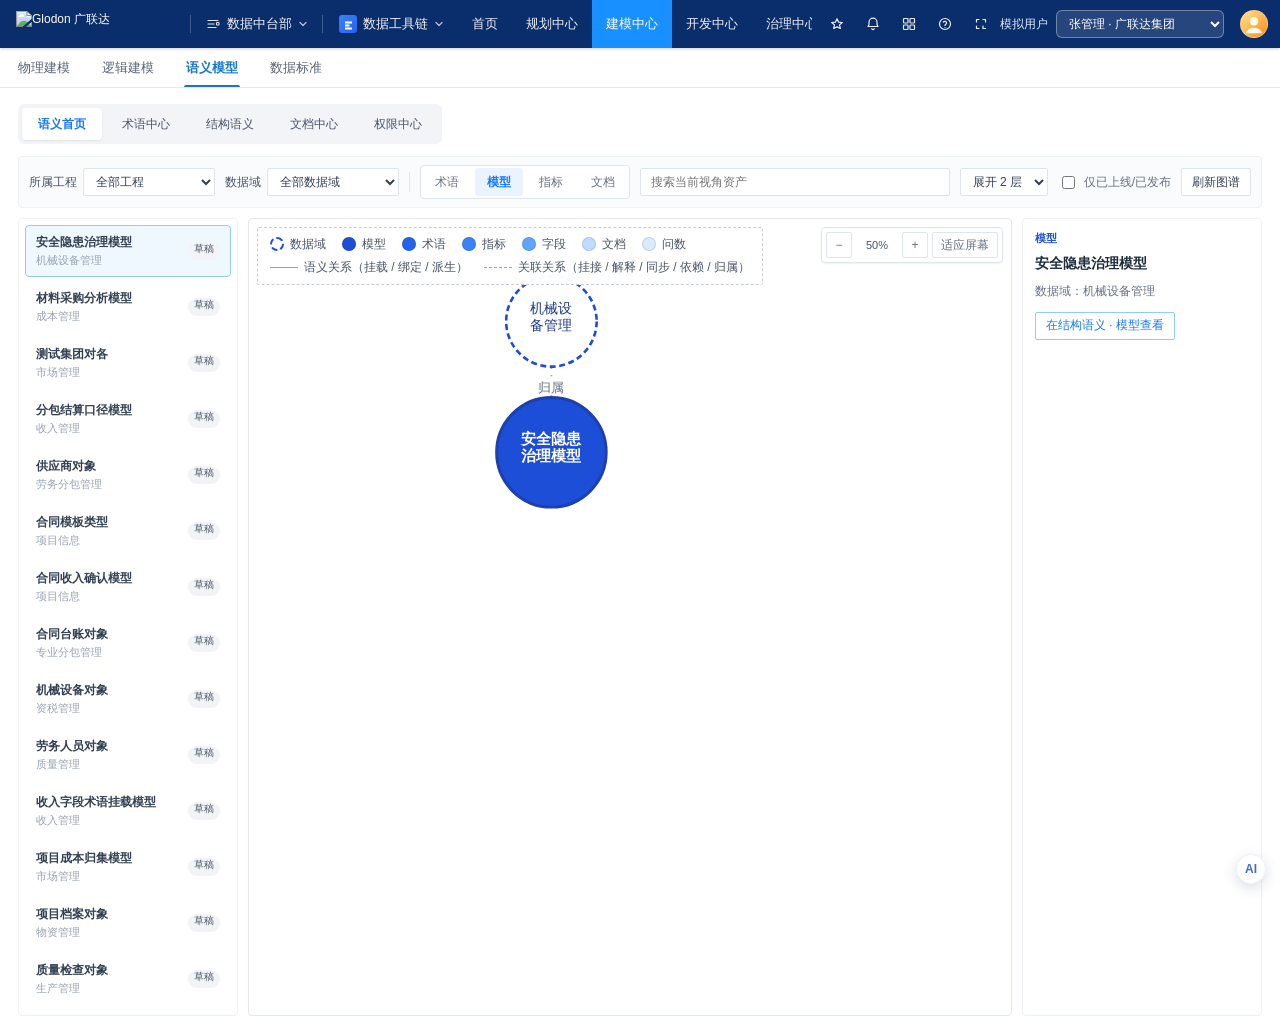
==== commit 713746f7: "Add files via upload" ====
--- a/index.html
+++ b/index.html
@@ -9,6 +9,14 @@
       box-sizing: border-box;
     }
 
+    :root {
+      --main-header-height: 48px;
+      --sub-nav-height: 40px;
+      --app-top-chrome-height: calc(var(--main-header-height) + var(--sub-nav-height));
+      --drawer-z-index: 350;
+      --overlay-z-index: 360;
+    }
+
     body {
       margin: 0;
       min-height: 100vh;
@@ -19,14 +27,15 @@
     }
 
     .main-header {
-      height: 48px;
+      height: var(--main-header-height);
       display: flex;
       align-items: stretch;
       padding: 0;
       background: #0a2d6b url("../业务流程产品原型/assets/header-bg.png") center / cover no-repeat;
       color: #fff;
-      position: relative;
-      z-index: 20;
+      position: sticky;
+      top: 0;
+      z-index: 200;
       box-shadow: 0 1px 3px rgba(0, 0, 0, 0.18);
     }
 
@@ -200,15 +209,16 @@
     }
 
     .sub-nav {
-      height: 40px;
+      height: var(--sub-nav-height);
       display: flex;
       align-items: stretch;
       padding: 0 16px;
       gap: 28px;
       background: #fff;
       border-bottom: 1px solid #e5e8ef;
-      position: relative;
-      z-index: 19;
+      position: sticky;
+      top: var(--main-header-height);
+      z-index: 199;
     }
 
     .sub-nav-item {
@@ -348,6 +358,10 @@
       max-width: calc(100vw - 32px);
     }
 
+    body.embed-list {
+      --app-top-chrome-height: 0px;
+    }
+
     body.embed-list .main-header,
     body.embed-list .sub-nav {
       display: none;
@@ -494,9 +508,9 @@
 
     .term-link-job {
       position: fixed;
-      top: 64px;
+      top: calc(var(--app-top-chrome-height) + 8px);
       left: 50%;
-      z-index: 60;
+      z-index: 210;
       display: flex;
       align-items: center;
       gap: 8px;
@@ -1266,7 +1280,7 @@
     .metric-edit-view {
       display: flex;
       flex-direction: column;
-      height: calc(100vh - 99px);
+      height: calc(100vh - var(--app-top-chrome-height));
       min-height: 0;
       color: #344054;
       background: #fff;
@@ -1343,11 +1357,13 @@
     }
 
     .metric-edit-col--calc {
+      position: relative;
       display: flex;
       flex-direction: column;
       min-width: 0;
       min-height: 0;
       background: #f7f9fc;
+      overflow: hidden;
     }
 
     .metric-calc-head {
@@ -1401,7 +1417,6 @@
       display: inline-flex;
       align-items: center;
       gap: 8px;
-      margin-left: auto;
     }
 
     .metric-calc-tool {
@@ -1421,6 +1436,53 @@
       color: #1677d2;
     }
 
+    .metric-calc-tool.is-ai {
+      border-color: transparent;
+      background: linear-gradient(135deg, #1677d2, #69b1ff);
+      color: #fff;
+      font-weight: 600;
+    }
+
+    .metric-calc-tool.is-ai:hover,
+    .metric-calc-tool.is-ai.is-active {
+      border-color: transparent;
+      background: linear-gradient(135deg, #0958b5, #1677d2);
+      color: #fff;
+    }
+
+    .metric-calc-head-right {
+      display: inline-flex;
+      align-items: center;
+      gap: 8px;
+      margin-left: auto;
+    }
+
+    .metric-calc-lock-banner {
+      flex-shrink: 0;
+      padding: 8px 16px;
+      background: #fff7e6;
+      border-bottom: 1px solid #ffe7ba;
+      color: #ad6800;
+      font-size: 12px;
+      line-height: 1.5;
+    }
+
+    .metric-calc-lock-banner[hidden] {
+      display: none;
+    }
+
+    .metric-edit-col--calc.is-calc-locked .indicator-formula-editor[readonly] {
+      background: #f5f7fa;
+      color: #98a2b3;
+      cursor: not-allowed;
+    }
+
+    .metric-edit-col--calc.is-calc-locked .indicator-calc-op-btn:disabled,
+    .metric-edit-col--calc.is-calc-locked .indicator-calc-data-search:disabled {
+      opacity: 0.55;
+      cursor: not-allowed;
+    }
+
     .metric-calc-result {
       margin: 0 16px;
       border: 1px solid #e5e8ef;
@@ -1521,36 +1583,131 @@
       resize: none;
     }
 
-    .metric-chat {
+    .metric-ai-drawer {
+      position: absolute;
+      left: 0;
+      right: 0;
+      bottom: 0;
+      z-index: 40;
+      height: 280px;
+      min-height: 160px;
+      max-height: 85%;
+      display: flex;
+      flex-direction: column;
+      background: #fff;
+      border-top: 1px solid #dbe3ef;
+      border-radius: 10px 10px 0 0;
+      box-shadow: 0 -10px 28px rgba(16, 24, 40, 0.14);
+      transform: translateY(calc(100% + 2px));
+      transition: transform 0.28s cubic-bezier(0.4, 0, 0.2, 1);
+      pointer-events: none;
+    }
+
+    .metric-ai-drawer.is-open {
+      transform: translateY(0);
+      pointer-events: auto;
+    }
+
+    .metric-ai-drawer-resize {
+      position: absolute;
+      top: 0;
+      left: 0;
+      right: 0;
+      height: 10px;
+      cursor: ns-resize;
+      z-index: 2;
+      touch-action: none;
+    }
+
+    .metric-ai-drawer-resize::after {
+      content: "";
+      display: block;
+      width: 40px;
+      height: 4px;
+      margin: 3px auto 0;
+      border-radius: 999px;
+      background: #c8ced9;
+    }
+
+    .metric-ai-drawer-head {
+      flex-shrink: 0;
+      display: flex;
+      align-items: center;
+      justify-content: space-between;
+      gap: 12px;
+      padding: 12px 14px 8px;
+      border-bottom: 1px solid #eef1f5;
+    }
+
+    .metric-ai-drawer-title {
+      display: flex;
+      flex-direction: column;
+      gap: 2px;
+      min-width: 0;
+    }
+
+    .metric-ai-drawer-title strong {
+      color: #1f2d3d;
+      font-size: 13px;
+      font-weight: 600;
+    }
+
+    .metric-ai-drawer-title span {
+      color: #667085;
+      font-size: 12px;
+      line-height: 1.4;
+    }
+
+    .metric-ai-drawer-close {
+      flex-shrink: 0;
+      width: 28px;
+      height: 28px;
+      border: 0;
+      border-radius: 6px;
+      background: transparent;
+      color: #667085;
+      font-size: 18px;
+      line-height: 1;
+      cursor: pointer;
+    }
+
+    .metric-ai-drawer-close:hover {
+      background: #f2f4f7;
+      color: #344054;
+    }
+
+    .metric-ai-drawer-log {
       flex: 1;
       min-height: 0;
-      display: flex;
-      flex-direction: column;
-      gap: 10px;
-    }
-
-    .metric-chat-log {
-      flex: 1;
-      min-height: 160px;
       overflow: auto;
-      padding: 12px;
-      border: 1px solid #e5e8ef;
-      border-radius: 6px;
-      background: #fff;
+      padding: 10px 14px;
+      background: #fafbfc;
+    }
+
+    .metric-ai-drawer-log:empty::before {
+      content: "描述要计算的指标，AI 将生成当前 Tab 下的公式或 SQL，写入上方编辑器后可继续手动调整。";
+      display: block;
+      color: #98a2b3;
+      font-size: 12px;
+      line-height: 1.6;
     }
 
     .metric-chat-bubble {
       max-width: 92%;
-      margin-bottom: 10px;
+      margin-bottom: 8px;
       padding: 8px 10px;
-      border-radius: 6px;
+      border-radius: 8px;
       font-size: 13px;
-      line-height: 1.6;
+      line-height: 1.55;
       white-space: pre-wrap;
     }
 
+    .metric-chat-bubble:last-child {
+      margin-bottom: 0;
+    }
+
     .metric-chat-bubble.is-assistant {
-      background: #f2f6fb;
+      background: #eef4fb;
       color: #344054;
     }
 
@@ -1560,32 +1717,19 @@
       color: #fff;
     }
 
-    .metric-chat-result {
-      padding: 8px 10px;
-      border: 1px solid #b7ebc6;
-      border-radius: 6px;
-      background: #f6ffed;
-      color: #027a48;
-      font-size: 12px;
-    }
-
-    .metric-chat-result code {
-      display: block;
-      margin-top: 4px;
-      color: #1f2d3d;
-      font-family: Consolas, "Courier New", monospace;
-      white-space: pre-wrap;
-    }
-
-    .metric-chat-composer {
+    .metric-ai-drawer-composer {
+      flex-shrink: 0;
       display: flex;
       gap: 8px;
       align-items: flex-end;
-    }
-
-    .metric-chat-composer textarea {
+      padding: 10px 14px 12px;
+      border-top: 1px solid #eef1f5;
+      background: #fff;
+    }
+
+    .metric-ai-drawer-composer textarea {
       flex: 1;
-      min-height: 64px;
+      min-height: 56px;
       max-height: 120px;
       padding: 8px 10px;
       border: 1px solid #d0d5dd;
@@ -1595,9 +1739,15 @@
       font-size: 13px;
     }
 
-    .metric-chat-composer textarea:focus {
+    .metric-ai-drawer-composer textarea:focus {
       outline: none;
       border-color: #1677d2;
+    }
+
+    .metric-ai-drawer-composer .modal-btn {
+      flex-shrink: 0;
+      min-width: 56px;
+      padding: 8px 12px;
     }
 
     .model-view {
@@ -2880,37 +3030,34 @@
 
     .drawer {
       position: fixed;
-      top: 0;
+      top: var(--app-top-chrome-height);
       right: 0;
-      z-index: 30;
+      z-index: var(--drawer-z-index);
       width: 610px;
-      height: 100vh;
+      height: calc(100vh - var(--app-top-chrome-height));
       background: #fff;
       border-left: 3px solid #1e80ff;
       box-shadow: -10px 0 28px rgba(16, 24, 40, 0.16);
-    }
-
-    #termMountDrawer {
-      z-index: 40;
       display: flex;
       flex-direction: column;
-    }
-
-    #termMountDrawer[hidden] {
+      overflow: hidden;
+    }
+
+    .drawer-backdrop {
+      position: fixed;
+      inset: 0;
+      z-index: calc(var(--drawer-z-index) - 1);
+      background: rgba(16, 24, 40, 0.28);
+    }
+
+    .drawer-backdrop[hidden] {
       display: none;
     }
 
-    #termMountDrawerBody {
-      flex: 1;
-      display: flex;
-      flex-direction: column;
-      min-height: 0;
-    }
-
-    #termMountDrawer #termMountList {
-      flex: 1;
-      max-height: none;
-      overflow: auto;
+    .drawer-head,
+    .drawer-toolbar,
+    .drawer-tabs {
+      flex-shrink: 0;
     }
 
     .drawer-head {
@@ -2923,6 +3070,42 @@
       color: #1f2d3d;
       font-size: 16px;
       font-weight: 600;
+      background: #fff;
+    }
+
+    .drawer-scroll-host,
+    .drawer #metricBindDrawerBody,
+    .drawer #termDetailDrawerBody {
+      flex: 1;
+      min-height: 0;
+      overflow: auto;
+      -webkit-overflow-scrolling: touch;
+    }
+
+    .drawer.bridge-drawer .drawer-scroll-host .bridge-section:last-child {
+      border-bottom: 0;
+    }
+
+    #termMountDrawerBody {
+      flex: 1;
+      display: flex;
+      flex-direction: column;
+      min-height: 0;
+      overflow: hidden;
+      border-bottom: 0;
+    }
+
+    #termMountDrawer #termMountList {
+      flex: 1;
+      min-height: 0;
+      max-height: none;
+      overflow: auto;
+    }
+
+    #termMountDrawer .term-form-foot {
+      flex-shrink: 0;
+      margin-top: auto;
+      background: #fff;
     }
 
     .drawer-close {
@@ -2997,7 +3180,8 @@
 
     .drawer-canvas {
       position: relative;
-      height: calc(100vh - 138px);
+      flex: 1;
+      min-height: 0;
       margin: 14px 20px 12px;
       border: 1px solid #dfe5ee;
       background: #fff;
@@ -3046,11 +3230,11 @@
 
     .preview-drawer {
       width: 760px;
-      z-index: 32;
     }
 
     .preview-body {
-      height: calc(100vh - 40px);
+      flex: 1;
+      min-height: 0;
       display: flex;
       flex-direction: column;
       background: #f8fafc;
@@ -3068,6 +3252,7 @@
 
     .preview-frame {
       flex: 1;
+      min-height: 0;
       width: 100%;
       border: 0;
       background: #fff;
@@ -3086,7 +3271,7 @@
     .modal-overlay {
       position: fixed;
       inset: 0;
-      z-index: 40;
+      z-index: var(--overlay-z-index);
       display: flex;
       align-items: center;
       justify-content: center;
@@ -3097,13 +3282,28 @@
     .modal-dialog {
       width: 520px;
       max-width: 100%;
+      max-height: calc(100vh - var(--app-top-chrome-height) - 48px);
+      display: flex;
+      flex-direction: column;
       background: #fff;
       border-radius: 4px;
       box-shadow: 0 12px 40px rgba(16, 24, 40, 0.18);
       overflow: hidden;
     }
 
+    .modal-dialog .modal-foot,
+    .modal-dialog .modal-body-scroll {
+      flex-shrink: 0;
+    }
+
+    .modal-dialog .modal-form {
+      flex: 1;
+      min-height: 0;
+      overflow: auto;
+    }
+
     .modal-head {
+      flex-shrink: 0;
       height: 44px;
       display: flex;
       align-items: center;
@@ -3653,6 +3853,13 @@
       padding: 4px;
       border-radius: 6px;
       background: #f2f4f7;
+      position: sticky;
+      top: var(--app-top-chrome-height);
+      z-index: 198;
+    }
+
+    .list-view {
+      position: relative;
     }
 
     .list-primary-tab {
@@ -3671,6 +3878,352 @@
       font-weight: 600;
       background: #fff;
       box-shadow: 0 1px 2px rgba(16, 24, 40, 0.08);
+    }
+
+    .header-user-switch {
+      display: flex;
+      align-items: center;
+      gap: 8px;
+      margin-right: 8px;
+      font-size: 12px;
+      color: #dbeafe;
+    }
+
+    .header-user-switch select {
+      min-width: 168px;
+      height: 28px;
+      border: 1px solid rgba(255, 255, 255, 0.35);
+      border-radius: 6px;
+      background: rgba(255, 255, 255, 0.12);
+      color: #fff;
+      font-size: 12px;
+      padding: 0 8px;
+    }
+
+    .permission-panel {
+      padding: 4px 0 16px;
+    }
+
+    .permission-section {
+      margin-bottom: 16px;
+      padding: 14px 16px;
+      border: 1px solid #e8edf3;
+      border-radius: 10px;
+      background: #fff;
+    }
+
+    .permission-section-head {
+      display: flex;
+      align-items: center;
+      justify-content: space-between;
+      gap: 12px;
+      margin-bottom: 12px;
+    }
+
+    .permission-section-head h3 {
+      margin: 0;
+      font-size: 14px;
+      color: #101828;
+    }
+
+    .permission-section-head p {
+      margin: 4px 0 0;
+      font-size: 12px;
+      color: #667085;
+    }
+
+    .permission-actions {
+      display: flex;
+      gap: 8px;
+      flex-wrap: wrap;
+    }
+
+    .permission-actions .btn-sync-query,
+    .permission-actions .btn-clear-filter {
+      height: 30px;
+    }
+
+    .perm-status-tag {
+      display: inline-block;
+      padding: 2px 8px;
+      border-radius: 999px;
+      font-size: 12px;
+      margin-right: 6px;
+    }
+
+    .perm-status-tag.is-on {
+      background: #ecfdf3;
+      color: #027a48;
+    }
+
+    .perm-status-tag.is-off {
+      background: #f2f4f7;
+      color: #667085;
+    }
+
+    tr.perm-policy-disabled td {
+      opacity: 0.55;
+    }
+
+    tr.perm-policy-disabled .perm-status-tag.is-off {
+      opacity: 1;
+    }
+
+    .perm-check-group {
+      display: flex;
+      flex-wrap: wrap;
+      gap: 6px 12px;
+      max-width: 280px;
+    }
+
+    .perm-check,
+    .perm-inline-check {
+      display: inline-flex;
+      align-items: center;
+      gap: 4px;
+      font-size: 12px;
+      color: #344054;
+    }
+
+    .perm-inline-check {
+      display: flex;
+      margin-top: 8px;
+    }
+
+    .perm-sub {
+      margin-top: 4px;
+      font-size: 12px;
+      color: #667085;
+    }
+
+    .perm-scope-select {
+      width: 100%;
+      min-width: 140px;
+    }
+
+    .perm-dataset-field,
+    .perm-dataset-values {
+      width: 100%;
+      margin-top: 6px;
+      font-size: 12px;
+    }
+
+    .model-row-filter-bar {
+      display: flex;
+      flex-wrap: wrap;
+      align-items: center;
+      gap: 10px 16px;
+      margin: 0 0 12px;
+      padding: 10px 14px;
+      border: 1px dashed #bfdbfe;
+      border-radius: 8px;
+      background: #f8fbff;
+      font-size: 12px;
+      color: #344054;
+    }
+
+    .model-row-filter-bar label {
+      display: inline-flex;
+      align-items: center;
+      gap: 6px;
+    }
+
+    .model-row-filter-bar input {
+      height: 28px;
+      padding: 0 8px;
+      border: 1px solid #d0d5dd;
+      border-radius: 6px;
+      font-size: 12px;
+      min-width: 120px;
+    }
+
+    .model-row-filter-bar input.wide {
+      min-width: 220px;
+    }
+
+    .model-row-filter-hint {
+      color: #667085;
+      flex: 1 1 240px;
+    }
+
+    .perm-preview-toolbar {
+      display: flex;
+      flex-wrap: wrap;
+      align-items: flex-end;
+      gap: 10px 16px;
+      margin-bottom: 10px;
+    }
+
+    .perm-preview-toolbar label {
+      display: flex;
+      flex-direction: column;
+      gap: 4px;
+      font-size: 12px;
+      color: #344054;
+      min-width: 220px;
+    }
+
+    .perm-preview-toolbar .select {
+      min-width: 260px;
+    }
+
+    .perm-preview-summary {
+      margin-bottom: 10px;
+      padding: 10px 12px;
+      border-radius: 8px;
+      background: #f8fbff;
+      border: 1px solid #bfdbfe;
+      font-size: 12px;
+      color: #344054;
+      line-height: 1.6;
+    }
+
+    .perm-preview-summary.is-denied {
+      background: #fef3f2;
+      border-color: #fecdca;
+      color: #b42318;
+    }
+
+    .perm-preview-table-wrap {
+      max-height: 320px;
+      overflow: auto;
+      border: 1px solid #e8edf3;
+      border-radius: 8px;
+    }
+
+    .perm-preview-table-wrap .table {
+      margin: 0;
+      font-size: 12px;
+    }
+
+    .perm-preview-table-wrap th {
+      position: sticky;
+      top: 0;
+      background: #f9fafb;
+      z-index: 1;
+    }
+
+    .perm-preview-empty {
+      padding: 24px;
+      text-align: center;
+      color: #667085;
+      font-size: 12px;
+    }
+
+    .perm-empty {
+      text-align: center;
+      color: #667085;
+      padding: 20px 8px !important;
+    }
+
+    .perm-policy-form {
+      margin-top: 12px;
+      padding: 14px 16px;
+      border: 1px dashed #bfdbfe;
+      border-radius: 10px;
+      background: #f8fbff;
+    }
+
+    .perm-form-steps {
+      display: grid;
+      grid-template-columns: repeat(3, minmax(0, 1fr));
+      gap: 12px;
+      margin-bottom: 12px;
+    }
+
+    .perm-form-step {
+      padding: 10px 12px;
+      border-radius: 8px;
+      background: #fff;
+      border: 1px solid #e8edf3;
+    }
+
+    .perm-form-step label {
+      display: block;
+      font-size: 12px;
+      font-weight: 600;
+      color: #344054;
+      margin-bottom: 6px;
+    }
+
+    .perm-form-step .select,
+    .perm-form-step .field-input {
+      width: 100%;
+      font-size: 12px;
+    }
+
+    .perm-model-results {
+      display: flex;
+      flex-direction: column;
+      gap: 4px;
+      max-height: 160px;
+      overflow: auto;
+      margin-top: 6px;
+    }
+
+    .perm-model-hit {
+      display: flex;
+      flex-direction: column;
+      align-items: flex-start;
+      gap: 2px;
+      padding: 8px 10px;
+      border: 1px solid #e8edf3;
+      border-radius: 6px;
+      background: #fff;
+      cursor: pointer;
+      text-align: left;
+      font-size: 12px;
+    }
+
+    .perm-model-hit:hover {
+      border-color: #84caff;
+      background: #eff8ff;
+    }
+
+    .perm-model-hit span {
+      color: #667085;
+      font-size: 11px;
+    }
+
+    .perm-model-empty {
+      font-size: 12px;
+      color: #667085;
+      padding: 6px 0;
+    }
+
+    .perm-selected-model {
+      margin-top: 6px;
+      font-size: 12px;
+      color: #027a48;
+    }
+
+    .perm-form-row-block {
+      display: grid;
+      grid-template-columns: repeat(4, minmax(0, 1fr));
+      gap: 10px;
+      margin-top: 10px;
+      padding-top: 10px;
+      border-top: 1px solid #e8edf3;
+    }
+
+    .perm-form-actions {
+      display: flex;
+      gap: 8px;
+      margin-top: 12px;
+    }
+
+    .perm-edit-btn,
+    .perm-delete-btn {
+      height: 26px;
+      padding: 0 8px;
+      font-size: 12px;
+    }
+
+    @media (max-width: 1100px) {
+      .perm-form-steps,
+      .perm-form-row-block {
+        grid-template-columns: 1fr;
+      }
     }
 
     .list-catalog-tabs {
@@ -4235,6 +4788,11 @@
       flex-shrink: 0;
     }
 
+    .lineage-legend-swatch.is-domain {
+      background: #ffffff;
+      border: 2px dashed #1d4ed8;
+    }
+
     .lineage-legend-line {
       width: 28px;
       height: 0;
@@ -4249,7 +4807,7 @@
     .term-form-overlay {
       position: fixed;
       inset: 0;
-      z-index: 110;
+      z-index: var(--overlay-z-index);
       display: flex;
       align-items: center;
       justify-content: center;
@@ -4263,6 +4821,7 @@
 
     .term-form-modal {
       width: min(520px, 92vw);
+      max-height: calc(100vh - var(--app-top-chrome-height) - 48px);
       display: flex;
       flex-direction: column;
       border-radius: 4px;
@@ -4272,6 +4831,7 @@
     }
 
     .term-form-head {
+      flex-shrink: 0;
       height: 48px;
       display: flex;
       align-items: center;
@@ -4300,6 +4860,9 @@
     }
 
     .term-form-body {
+      flex: 1;
+      min-height: 0;
+      overflow: auto;
       padding: 20px;
       display: flex;
       flex-direction: column;
@@ -4343,6 +4906,7 @@
     }
 
     .term-form-foot {
+      flex-shrink: 0;
       display: flex;
       justify-content: flex-end;
       gap: 8px;
@@ -5793,6 +6357,10 @@
           <path d="M3.5 6V3.5H6M10 3.5h2.5V6M10 10v2.5h2.5M6 12.5H3.5V10" stroke="currentColor" stroke-width="1.2" stroke-linecap="round" stroke-linejoin="round"/>
         </svg>
       </button>
+      <label class="header-user-switch" title="模拟平台登录用户，验证行权限">
+        <span>模拟用户</span>
+        <select id="headerDemoUserSelect" aria-label="切换模拟登录用户"></select>
+      </label>
       <img class="user-avatar" src="data:image/svg+xml,%3Csvg xmlns='http://www.w3.org/2000/svg' viewBox='0 0 56 56'%3E%3Cdefs%3E%3ClinearGradient id='g' x1='0%25' y1='0%25' x2='100%25' y2='100%25'%3E%3Cstop offset='0%25' stop-color='%23ffe58f'/%3E%3Cstop offset='100%25' stop-color='%23fa8c16'/%3E%3C/linearGradient%3E%3C/defs%3E%3Ccircle cx='28' cy='28' r='28' fill='url(%23g)'/%3E%3Ccircle cx='28' cy='22' r='9' fill='%23fff' fill-opacity='.92'/%3E%3Cpath d='M10 48c3.8-8.8 11-12 18-12s14.2 3.2 18 12' fill='%23fff' fill-opacity='.92'/%3E%3C/svg%3E" alt="用户头像" />
     </div>
   </header>
@@ -5824,6 +6392,7 @@
             <button class="list-primary-tab" type="button" role="tab" data-list-primary="term" aria-selected="false">术语中心</button>
             <button class="list-primary-tab" type="button" role="tab" data-list-primary="structure" aria-selected="false">结构语义</button>
             <button class="list-primary-tab" type="button" role="tab" data-list-primary="document" aria-selected="false">文档中心</button>
+            <button class="list-primary-tab" type="button" role="tab" data-list-primary="permission" aria-selected="false">权限中心</button>
           </div>
           <section class="toolbar" aria-label="列表工具栏">
             <div class="toolbar-left">
@@ -6121,6 +6690,7 @@
                   <svg id="lineageGraphSvg" role="img" aria-label="语义血缘图谱"></svg>
                   <div class="lineage-legend" aria-label="图谱图例">
                     <div class="lineage-legend-row">
+                      <span class="lineage-legend-item"><span class="lineage-legend-swatch is-domain"></span>数据域</span>
                       <span class="lineage-legend-item"><span class="lineage-legend-swatch" style="background:#1d4ed8"></span>模型</span>
                       <span class="lineage-legend-item"><span class="lineage-legend-swatch" style="background:#2563eb"></span>术语</span>
                       <span class="lineage-legend-item"><span class="lineage-legend-swatch" style="background:#3b82f6"></span>指标</span>
@@ -6130,7 +6700,7 @@
                     </div>
                     <div class="lineage-legend-row">
                       <span class="lineage-legend-item"><span class="lineage-legend-line"></span>语义关系（挂载 / 绑定 / 派生）</span>
-                      <span class="lineage-legend-item"><span class="lineage-legend-line is-dashed"></span>关联关系（挂接 / 解释 / 同步 / 依赖）</span>
+                      <span class="lineage-legend-item"><span class="lineage-legend-line is-dashed"></span>关联关系（挂接 / 解释 / 同步 / 依赖 / 归属）</span>
                     </div>
                   </div>
                 </div>
@@ -6219,6 +6789,113 @@
               <tbody id="documentListBody"></tbody>
             </table>
           </div>
+
+          <div class="list-catalog-panel permission-panel" id="listCatalogPermissionPanel" hidden>
+            <section class="permission-section" aria-label="工程权限策略">
+              <div class="permission-section-head">
+                <div>
+                  <h3>权限策略（按工程 · 逐条配置）</h3>
+                  <p>策略列表按<strong>所属工程</strong>隔离。每条策略：<strong>① 选择角色</strong> → <strong>② 搜索并选定模型</strong> → <strong>③ 可选启用行权限</strong>。策略可<strong>启用 / 关闭</strong>，关闭后不参与权限计算。</p>
+                </div>
+                <div class="permission-actions">
+                  <label class="field" style="margin:0">
+                    <span class="field-label">策略工程</span>
+                    <select class="select" id="permissionProjectSelect" aria-label="权限策略所属工程"></select>
+                  </label>
+                  <button class="btn-sync-query" id="permissionAddPolicyBtn" type="button">添加策略</button>
+                  <button class="btn-clear-filter" id="permissionRefreshScopeBtn" type="button">强制刷新缓存</button>
+                </div>
+              </div>
+              <table class="table">
+                <thead>
+                  <tr>
+                    <th style="width:14%">平台角色</th>
+                    <th style="width:22%">授权模型</th>
+                    <th style="width:12%">数据域</th>
+                    <th style="width:24%">行权限</th>
+                    <th style="width:12%">策略状态</th>
+                    <th style="width:16%">操作</th>
+                  </tr>
+                </thead>
+                <tbody id="permissionPolicyTableBody"></tbody>
+              </table>
+              <div class="perm-policy-form" id="permissionPolicyForm" hidden aria-label="新增或编辑策略">
+                <div class="perm-form-steps">
+                  <div class="perm-form-step">
+                    <label for="permissionFormRole">① 选择角色</label>
+                    <select class="select" id="permissionFormRole" aria-label="策略角色"></select>
+                  </div>
+                  <div class="perm-form-step">
+                    <label for="permissionFormModelSearch">② 搜索模型</label>
+                    <input class="field-input" id="permissionFormModelSearch" type="search" placeholder="输入模型名称或数据域…" aria-label="搜索模型" />
+                    <label class="perm-inline-check" style="margin-top:8px">
+                      <input type="checkbox" id="permissionFormAllModels" />
+                      授权工程内全部模型
+                    </label>
+                    <div class="perm-model-results" id="permissionFormModelResults"></div>
+                    <div class="perm-selected-model" id="permissionFormSelectedModel">尚未选择模型</div>
+                  </div>
+                  <div class="perm-form-step">
+                    <label>③ 行权限（可选）</label>
+                    <label class="perm-inline-check" style="margin-top:0">
+                      <input type="checkbox" id="permissionFormRowEnabled" />
+                      启用行权限
+                    </label>
+                    <select class="select perm-row-mode" id="permissionFormRowMode" disabled aria-label="行权限模式">
+                      <option value="FIXED_VALUE">字段 = 固定值</option>
+                      <option value="USER_ATTRIBUTE">字段 = 用户属性值</option>
+                    </select>
+                  </div>
+                </div>
+                <div class="perm-form-row-block">
+                  <label>字段名
+                    <input class="field-input" id="permissionFormFilterField" type="text" placeholder="如 org_id" disabled aria-label="行权限字段名" />
+                  </label>
+                  <label>固定值
+                    <input class="field-input" id="permissionFormFixedValues" type="text" placeholder="逗号分隔" disabled aria-label="行权限固定值" />
+                  </label>
+                  <label>用户属性
+                    <select class="select" id="permissionFormUserAttribute" disabled aria-label="行权限用户属性"></select>
+                  </label>
+                  <label class="perm-inline-check" style="align-self:end;padding-bottom:6px">
+                    <input type="checkbox" id="permissionFormIncludeSubOrgs" disabled />
+                    组织属性含本下级
+                  </label>
+                </div>
+                <div class="perm-form-actions">
+                  <button class="btn-sync-query" id="permissionFormSubmitBtn" type="button">保存本条策略</button>
+                  <button class="btn-clear-filter" id="permissionFormCancelBtn" type="button">取消</button>
+                </div>
+              </div>
+            </section>
+
+            <section class="permission-section" aria-label="数据预览验证">
+              <div class="permission-section-head">
+                <div>
+                  <h3>数据预览验证</h3>
+                  <p>选择模型，以顶栏<strong>模拟用户</strong> + 列表<strong>所属工程</strong>加载样例数据，验证当前策略下的可见行数与过滤条件。切换用户或工程后点「刷新预览」重新验证。</p>
+                </div>
+                <div class="permission-actions">
+                  <button class="btn-sync-query" id="permissionPreviewRunBtn" type="button">刷新预览</button>
+                </div>
+              </div>
+              <div class="perm-preview-toolbar">
+                <label>
+                  验证模型
+                  <select class="select" id="permissionPreviewModelSelect" aria-label="权限验证模型"></select>
+                </label>
+              </div>
+              <div class="perm-preview-summary" id="permissionPreviewSummary">请选择模型并刷新预览</div>
+              <div class="perm-preview-table-wrap">
+                <table class="table" id="permissionPreviewTable">
+                  <thead id="permissionPreviewTableHead"></thead>
+                  <tbody id="permissionPreviewTableBody">
+                    <tr><td class="perm-preview-empty" colspan="99">暂无预览数据</td></tr>
+                  </tbody>
+                </table>
+              </div>
+            </section>
+          </div>
         </div>
 
         <section class="model-view" id="modelView" hidden aria-label="业务模型编辑">
@@ -6236,6 +6913,14 @@
               <button class="model-switch domain-only" id="openModelDrawerBtn" type="button">切换模型</button>
               <button class="model-save" type="button">保存</button>
             </div>
+          </div>
+
+          <div class="model-row-filter-bar" id="modelRowFilterBar" aria-label="模型数据集行权限">
+            <strong>数据集行权限</strong>
+            <label>字段名 <input id="modelRowFilterFieldInput" type="text" value="biz_line_code" aria-label="行权限字段名" /></label>
+            <label>固定值 <input id="modelRowFilterValuesInput" class="wide" type="text" value="BL_EAST,BL_SOUTH,BL_NORTH" placeholder="逗号分隔" aria-label="行权限固定值" /></label>
+            <button class="btn-clear-filter" id="modelRowFilterSaveBtn" type="button">保存到模型</button>
+            <span class="model-row-filter-hint">模型侧登记可用于行权限的字段（供配置参考）；实际规则在「权限中心 → 按工程逐条策略」中配置，可选固定值或用户属性。</span>
           </div>
 
           <div class="model-body">
@@ -6744,16 +7429,19 @@
       <aside class="metric-edit-col metric-edit-col--calc" id="metricCalcColumn" aria-label="计算逻辑">
         <div class="metric-calc-head">
           <div class="metric-calc-title">计算逻辑<span class="req">*</span></div>
-          <div class="metric-calc-tools">
-            <button class="metric-calc-tool" id="metricValidateBtn" type="button">验证</button>
-            <button class="metric-calc-tool" id="metricPreviewBtn" type="button">数据预览</button>
-          </div>
-          <div class="metric-calc-modes" role="tablist" aria-label="计算逻辑创建方式">
-            <button class="metric-calc-mode is-active" type="button" role="tab" data-calc-mode="formula" aria-selected="true">公式</button>
-            <button class="metric-calc-mode" type="button" role="tab" data-calc-mode="sql" aria-selected="false">SQL编写</button>
-            <button class="metric-calc-mode" type="button" role="tab" data-calc-mode="chat" aria-selected="false">对话</button>
+          <div class="metric-calc-head-right">
+            <div class="metric-calc-tools">
+              <button class="metric-calc-tool" id="metricValidateBtn" type="button">验证</button>
+              <button class="metric-calc-tool" id="metricPreviewBtn" type="button">数据预览</button>
+            </div>
+            <div class="metric-calc-modes" role="tablist" aria-label="计算逻辑创建方式">
+              <button class="metric-calc-mode is-active" type="button" role="tab" data-calc-mode="formula" aria-selected="true">公式</button>
+              <button class="metric-calc-mode" type="button" role="tab" data-calc-mode="sql" aria-selected="false">SQL编写</button>
+            </div>
+            <button class="metric-calc-tool is-ai" id="metricAiGenBtn" type="button" aria-expanded="false" aria-controls="metricAiDrawer">AI生成</button>
           </div>
         </div>
+        <div class="metric-calc-lock-banner" id="metricCalcLockBanner" hidden>请先在左侧选择模型，再编辑计算逻辑、验证、预览或使用 AI 生成。</div>
         <div class="metric-calc-result" id="metricCalcResult" hidden>
           <div class="metric-calc-result-head">
             <strong id="metricCalcResultTitle">验证结果</strong>
@@ -6828,19 +7516,19 @@
             </aside>
           </div>
         </div>
-        <div class="metric-calc-panel" data-calc-panel="chat" hidden>
-          <div class="metric-chat">
-            <div class="metric-chat-log" id="metricChatLog">
-              <div class="metric-chat-bubble is-assistant">描述要计算的指标，例如「按部门汇总合同额，不含作废合同」。生成后可直接保存，也可切到公式或 SQL 继续改。</div>
+        <div class="metric-ai-drawer" id="metricAiDrawer" aria-label="AI 生成计算逻辑">
+          <div class="metric-ai-drawer-resize" id="metricAiDrawerResize" title="拖拽调整高度" aria-hidden="true"></div>
+          <div class="metric-ai-drawer-head">
+            <div class="metric-ai-drawer-title">
+              <strong>AI 生成</strong>
+              <span id="metricAiDrawerHint">当前：公式模式 · 生成结果写入上方公式编辑器</span>
             </div>
-            <div class="metric-chat-result" id="metricChatFormulaPreview" hidden>
-              <span>已写入计算逻辑</span>
-              <code id="metricChatFormulaCode"></code>
-            </div>
-            <div class="metric-chat-composer">
-              <textarea id="metricChatInput" placeholder="用自然语言描述计算方式" aria-label="对话描述计算逻辑"></textarea>
-              <button class="modal-btn primary" id="metricChatSendBtn" type="button">发送</button>
-            </div>
+            <button class="metric-ai-drawer-close" id="metricAiDrawerCloseBtn" type="button" aria-label="关闭">×</button>
+          </div>
+          <div class="metric-ai-drawer-log" id="metricAiChatLog" aria-live="polite"></div>
+          <div class="metric-ai-drawer-composer">
+            <textarea id="metricAiChatInput" placeholder="用自然语言描述，如「按部门汇总合同额，不含作废合同」" aria-label="AI 对话输入"></textarea>
+            <button class="modal-btn primary" id="metricAiChatSendBtn" type="button">生成</button>
           </div>
         </div>
       </aside>
@@ -6923,13 +7611,15 @@
       <span id="docLinkDrawerTitle">关联文档</span>
       <button class="drawer-close" id="closeDocLinkDrawerBtn" type="button" aria-label="关闭">×</button>
     </div>
-    <div class="bridge-section">
-      <h4>已挂接文档（问数解释依据）</h4>
-      <div id="docLinkDrawerBody"></div>
-    </div>
-    <div class="bridge-section">
-      <h4>可挂接知识文档</h4>
-      <div id="docLinkCandidateBody"></div>
+    <div class="drawer-scroll-host">
+      <div class="bridge-section">
+        <h4>已挂接文档（问数解释依据）</h4>
+        <div id="docLinkDrawerBody"></div>
+      </div>
+      <div class="bridge-section">
+        <h4>可挂接知识文档</h4>
+        <div id="docLinkCandidateBody"></div>
+      </div>
     </div>
   </aside>
 
@@ -6938,9 +7628,11 @@
       <span id="lineageDrawerTitle">端到端血缘</span>
       <button class="drawer-close" id="closeLineageDrawerBtn" type="button" aria-label="关闭">×</button>
     </div>
-    <div class="bridge-section">
-      <p class="fqn-hint">以下为物理流向示意（≠ 模型内 Join）。字段 FQN 用于与血缘/目录对齐。</p>
-      <div id="lineageDrawerBody"></div>
+    <div class="drawer-scroll-host">
+      <div class="bridge-section">
+        <p class="fqn-hint">以下为物理流向示意（≠ 模型内 Join）。字段 FQN 用于与血缘/目录对齐。</p>
+        <div id="lineageDrawerBody"></div>
+      </div>
     </div>
   </aside>
 
@@ -7157,9 +7849,22 @@
       <div class="term-form-body">
         <p class="modal-hint" id="catalogBatchHint"></p>
         <div id="catalogBatchMovePanel" hidden>
-          <div class="term-form-field">
+          <div class="term-form-field" id="catalogBatchDomainSingleWrap">
             <label for="catalogBatchDomainSelect">目标数据域<span class="required">*</span></label>
             <select id="catalogBatchDomainSelect"></select>
+          </div>
+          <div class="term-form-field" id="catalogBatchDomainMultiWrap" hidden>
+            <label>目标数据域<span class="required">*</span></label>
+            <div class="metric-domain-picker" id="catalogBatchTermDomainPicker">
+              <div class="metric-domain-trigger" id="catalogBatchTermDomainTrigger">
+                <div class="metric-domain-tags" id="catalogBatchTermDomainTags"></div>
+                <input class="metric-domain-search" id="catalogBatchTermDomainSearch" type="search" placeholder="搜索并选择数据域，可多选" autocomplete="off" aria-label="选择目标数据域" />
+              </div>
+              <div class="metric-domain-dropdown" id="catalogBatchTermDomainDropdown" hidden>
+                <div class="metric-domain-list" id="catalogBatchTermDomainList"></div>
+              </div>
+            </div>
+            <p class="modal-hint">可选择多个数据域；移动后保留与所选域匹配的生效模型。</p>
           </div>
         </div>
         <div id="catalogBatchOnlinePanel" hidden>
@@ -7175,7 +7880,7 @@
     </div>
   </div>
 
-  <aside class="bridge-drawer" id="termDetailDrawer" hidden aria-label="术语详情">
+  <aside class="drawer bridge-drawer" id="termDetailDrawer" hidden aria-label="术语详情">
     <div class="drawer-head">
       <strong id="termDetailDrawerTitle">术语详情</strong>
       <button class="drawer-close" id="closeTermDetailDrawerBtn" type="button" aria-label="关闭">×</button>
@@ -7188,6 +7893,7 @@
     <span id="termLinkJobText">自动关联中</span>
   </div>
 
+  <div class="drawer-backdrop" id="drawerBackdrop" hidden aria-hidden="true"></div>
   <aside class="drawer bridge-drawer" id="termMountDrawer" hidden aria-label="挂载术语">
     <div class="drawer-head">
       <strong id="termMountDrawerTitle">批量挂载术语</strong>
@@ -7200,7 +7906,8 @@
         <input id="termMountSearch" type="search" placeholder="名称 / 同义词" />
       </div>
       <div class="metric-term-suggest is-static" id="termMountList"></div>
-      <div class="term-form-foot" style="padding:12px 0 0;border:0;">
+      <div class="term-form-foot">
+        <button class="modal-btn ghost" id="termMountCancelBtn" type="button">取消</button>
         <button class="modal-btn ghost" id="termMountUnbindBtn" type="button">解绑所选术语</button>
         <button class="modal-btn primary" id="termMountBindBtn" type="button">挂载所选术语</button>
       </div>
@@ -7208,6 +7915,7 @@
   </aside>
 
   <script src="../shared/semantic-bridge.js"></script>
+  <script src="permission-module.js"></script>
   <script src="metric-module.js"></script>
   <script src="term-module.js"></script>
   <script src="lineage-module.js"></script>
@@ -7380,6 +8088,8 @@
     const catalogBatchHintEl = document.getElementById("catalogBatchHint");
     const catalogBatchMovePanelEl = document.getElementById("catalogBatchMovePanel");
     const catalogBatchOnlinePanelEl = document.getElementById("catalogBatchOnlinePanel");
+    const catalogBatchDomainSingleWrapEl = document.getElementById("catalogBatchDomainSingleWrap");
+    const catalogBatchDomainMultiWrapEl = document.getElementById("catalogBatchDomainMultiWrap");
     const catalogBatchDomainSelectEl = document.getElementById("catalogBatchDomainSelect");
     const catalogBatchConfirmBtnEl = document.getElementById("catalogBatchConfirmBtn");
     const catalogBatchOnlineBtnEl = document.getElementById("catalogBatchOnlineBtn");
@@ -7394,6 +8104,52 @@
     const docPreviewMetaEl = document.getElementById("docPreviewMeta");
     const docPreviewFrameEl = document.getElementById("docPreviewFrame");
     const docPreviewFallbackEl = document.getElementById("docPreviewFallback");
+    const drawerBackdropEl = document.getElementById("drawerBackdrop");
+    const DRAWER_IDS = [
+      "modelDrawer",
+      "docPreviewDrawer",
+      "docLinkDrawer",
+      "lineageDrawer",
+      "metricBindDrawer",
+      "termDetailDrawer",
+      "termMountDrawer",
+    ];
+
+    function syncDrawerBackdrop() {
+      if (!drawerBackdropEl) return;
+      const open = DRAWER_IDS.some((id) => {
+        const el = document.getElementById(id);
+        return el && !el.hidden;
+      });
+      drawerBackdropEl.hidden = !open;
+    }
+
+    function closeAllDrawers() {
+      DRAWER_IDS.forEach((id) => {
+        const el = document.getElementById(id);
+        if (el) el.hidden = true;
+      });
+      if (typeof window.BizMetricUI?.closeMountDrawer === "function") {
+        window.BizMetricUI.closeMountDrawer();
+      }
+      syncDrawerBackdrop();
+    }
+
+    window.syncDrawerBackdrop = syncDrawerBackdrop;
+    window.closeAllDrawers = closeAllDrawers;
+
+    drawerBackdropEl?.addEventListener("click", closeAllDrawers);
+    document.addEventListener("keydown", (event) => {
+      if (event.key !== "Escape") return;
+      if (document.querySelector(".term-form-overlay:not([hidden]), .modal-overlay:not([hidden])")) return;
+      if (DRAWER_IDS.some((id) => {
+        const el = document.getElementById(id);
+        return el && !el.hidden;
+      })) {
+        closeAllDrawers();
+      }
+    });
+
     const columnFilterEls = document.querySelectorAll("[data-filter-key]");
     const sortBtnEls = document.querySelectorAll("[data-sort-key]");
     const domainFilterTriggerEl = document.getElementById("domainFilterTrigger");
@@ -7664,7 +8420,8 @@
         const matchSearch = !query || name.includes(query) || description.includes(query);
         const domainParts = String(domain).split(/[、,，]/).map((item) => item.trim()).filter(Boolean);
         const matchDomain = !domainFilter || domain === domainFilter || domainParts.includes(domainFilter);
-        row.hidden = !(matchSearch && matchDomain);
+        const matchScope = rowMatchesDataScope(row);
+        row.hidden = !(matchSearch && matchDomain && matchScope);
         if (!row.hidden) visibleRows.push(row);
       });
       visibleRows.forEach((row, index) => setListRowIndex(row, index + 1));
@@ -7752,6 +8509,28 @@
       return name.includes(query) || description.includes(query);
     }
 
+    function rowMatchesDataScope(row) {
+      const PM = window.PermissionModule;
+      if (!PM) return true;
+      const project = getCurrentProject();
+      const listType = row.dataset.listType || "";
+      const isModel = listType === "域模型" || listType === "基础模型";
+      if (isModel) {
+        const modelKey = getRowPlainName(row);
+        if (!modelKey) return true;
+        const rowProject = row.dataset.project || "";
+        if (rowProject && rowProject !== project) return false;
+        return PM.canAccessModel?.(modelKey, { project }) ?? true;
+      }
+      const canAccessDomain = PM.canAccessDomain;
+      if (!canAccessDomain) return true;
+      const domain = row.dataset.domain || "";
+      if (!domain) return true;
+      const parts = String(domain).split(/[、,，]/).map((item) => item.trim()).filter(Boolean);
+      if (!parts.length) return canAccessDomain(domain, { project });
+      return parts.some((part) => canAccessDomain(part, { project }));
+    }
+
     function countScopedListRows() {
       const filters = getTableFilterValues();
       const rows = Array.from(businessListBodyEl.querySelectorAll("tr"));
@@ -7759,7 +8538,8 @@
         (row) =>
           rowMatchesFilters(row, filters) &&
           rowMatchesTreeScope(row) &&
-          rowMatchesListSearch(row)
+          rowMatchesListSearch(row) &&
+          rowMatchesDataScope(row)
       ).length;
     }
 
@@ -7843,7 +8623,8 @@
         (row) =>
           rowMatchesFilters(row, filters) &&
           rowMatchesTreeScope(row) &&
-          rowMatchesListSearch(row)
+          rowMatchesListSearch(row) &&
+          rowMatchesDataScope(row)
       );
 
       if (tableSortState.key) {
@@ -8300,23 +9081,81 @@
       return `${field.label}${rowIndex + 1}`;
     }
 
-    function buildBasicDataPreviewDataset(previewKey, isJoinNode) {
+    function getPreviewOrgIds() {
+      return window.PermissionModule?.DEMO_ORG_IDS || [
+        "org_sales_dept_03",
+        "org_sales_dept_04",
+        "org_sales_east",
+        "org_revenue_hq",
+      ];
+    }
+
+    function buildBasicDataPreviewDataset(previewKey, isJoinNode, explicitModelKey) {
       const seed = hashPreviewSeed(`${previewKey}-${Date.now()}`);
       const random = createPreviewRandom(seed);
       const pool = isJoinNode ? PREVIEW_JOIN_FIELD_POOL : PREVIEW_FIELD_POOL;
       const columnCount = isJoinNode ? 4 + Math.floor(random() * 2) : 5 + Math.floor(random() * 4);
-      const columns = pickPreviewFields(pool, columnCount, random);
+      const picked = pickPreviewFields(pool, columnCount, random);
+      const orgIds = getPreviewOrgIds();
+      const bizLineCodes = ["BL_EAST", "BL_SOUTH", "BL_NORTH"];
+      const scopeColumns = [
+        { name: "tenant_id", label: "租户ID", type: "varchar" },
+        { name: "org_id", label: "组织ID", type: "varchar" },
+        { name: "biz_line_code", label: "业务线编码", type: "varchar" },
+      ];
+      const reserved = new Set(["tenant_id", "org_id", "biz_line_code"]);
+      const columns = [...scopeColumns, ...picked.filter((col) => !reserved.has(col.name))];
       const rows = [];
+      const modelKey = explicitModelKey || currentModelName || previewKey;
 
       for (let rowIndex = 0; rowIndex < BASIC_PREVIEW_ROW_LIMIT; rowIndex += 1) {
-        const row = {};
+        const row = {
+          tenant_id: "t001",
+          org_id: orgIds[rowIndex % orgIds.length],
+          biz_line_code: bizLineCodes[rowIndex % bizLineCodes.length],
+        };
         columns.forEach((column) => {
+          if (reserved.has(column.name)) return;
           row[column.name] = generatePreviewCellValue(column, rowIndex, random);
         });
         rows.push(row);
       }
 
-      return { columns, rows };
+      const filteredRows = window.PermissionModule?.filterRowsByScope
+        ? window.PermissionModule.filterRowsByScope(rows, { modelKey, project: getCurrentProject() })
+        : rows;
+
+      return { columns, rows, filteredRows, totalRows: rows.length, modelKey };
+    }
+
+    function previewScopeMeta(dataset) {
+      const total = dataset.totalRows ?? dataset.rows.length;
+      const visible = dataset.filteredRows?.length ?? dataset.rows.length;
+      const scope = window.PermissionModule?.resolveDataScope?.(false, {
+        modelKey: dataset.modelKey || currentModelName,
+        project: getCurrentProject(),
+      });
+      if (!scope?.rowFilters?.length) {
+        return `共 ${visible} 条（无行过滤）`;
+      }
+      const filterText = scope.rowFilters
+        .map((f) => {
+          if (f.mode === "USER_ATTRIBUTE") {
+            return `${f.field}=用户.${f.userAttribute || "org_id"}`;
+          }
+          return `${f.field}∈[${f.values.join(",")}]`;
+        })
+        .join(" · ");
+      return `行权限：${visible}/${total} 条 · ${filterText}`;
+    }
+
+    function syncModelRowFilterBar(modelName = currentModelName) {
+      const config = window.PermissionModule?.getModelRowFilter?.(modelName);
+      const fieldEl = document.getElementById("modelRowFilterFieldInput");
+      const valuesEl = document.getElementById("modelRowFilterValuesInput");
+      if (!fieldEl || !valuesEl) return;
+      fieldEl.value = config?.filterField || "biz_line_code";
+      valuesEl.value = (config?.fixedValues || ["BL_EAST", "BL_SOUTH", "BL_NORTH"]).join(",");
     }
 
     function renderBasicDataPreviewTable(columns, rows) {
@@ -9106,9 +9945,9 @@
       const previewKey = nodeEl.dataset.previewKey || "node";
       const isJoinNode = nodeEl.classList.contains("join-node");
       const dataset = buildBasicDataPreviewDataset(previewKey, isJoinNode);
-      renderBasicDataPreviewTable(dataset.columns, dataset.rows);
-      const rowTip = `展示 ${BASIC_PREVIEW_ROW_LIMIT} 条 · ${dataset.columns.length} 列`;
-      basicDataPreviewMetaEl.textContent = `${rowTip} ${dataset.columns.length} 列`;
+      const rows = dataset.filteredRows || dataset.rows;
+      renderBasicDataPreviewTable(dataset.columns, rows);
+      basicDataPreviewMetaEl.textContent = `${previewScopeMeta(dataset)} · ${dataset.columns.length} 列`;
     }
 
     function openBasicDataPreview(nodeEl) {
@@ -9136,11 +9975,11 @@
       setBasicPreviewJoinMode(false);
       setBasicPreviewUnionMode(false);
 
-      const rowTip = `展示 ${BASIC_PREVIEW_ROW_LIMIT} 条 ·`;
       basicDataPreviewTitleEl.textContent = "数据预览";
       const dataset = buildBasicDataPreviewDataset(previewKey, false);
-      basicDataPreviewMetaEl.textContent = `${tableName}${tableDesc ? `（${tableDesc}）` : ""} · ${rowTip} ${dataset.columns.length} 列`;
-      renderBasicDataPreviewTable(dataset.columns, dataset.rows);
+      const rows = dataset.filteredRows || dataset.rows;
+      basicDataPreviewMetaEl.textContent = `${tableName}${tableDesc ? `（${tableDesc}）` : ""} · ${previewScopeMeta(dataset)} · ${dataset.columns.length} 列`;
+      renderBasicDataPreviewTable(dataset.columns, rows);
 
       basicDataPreviewEl.hidden = false;
       basicRelationWorkspaceEl?.classList.add("has-preview");
@@ -9218,9 +10057,25 @@
         closeBasicDataPreview();
       }
 
+      syncModelRowFilterBar(currentModelName);
       switchModelTab("relation");
       initFeatureHelpTips();
     }
+
+    document.getElementById("modelRowFilterSaveBtn")?.addEventListener("click", () => {
+      const modelName = currentModelName || modelTitleEl.textContent.trim();
+      if (!modelName) {
+        setTip("请先进入具体模型再保存数据集行权限");
+        return;
+      }
+      window.PermissionModule?.upsertModelRowFilter?.(modelName, {
+        filterField: document.getElementById("modelRowFilterFieldInput")?.value,
+        filterLabel: "行权限字段",
+        fixedValues: document.getElementById("modelRowFilterValuesInput")?.value,
+      });
+      setTip(`已保存模型「${modelName}」的数据集行权限字段配置`);
+      refreshAllDataScopeViews?.();
+    });
 
     function showListView() {
       modelViewEl.hidden = true;
@@ -9312,10 +10167,12 @@
 
     function openModelDrawer() {
       modelDrawerEl.hidden = false;
+      syncDrawerBackdrop();
     }
 
     function closeModelDrawer() {
       modelDrawerEl.hidden = true;
+      syncDrawerBackdrop();
     }
 
     function openDocumentPreview(fileName, fileUrl, fileType) {
@@ -9324,11 +10181,13 @@
       docPreviewFrameEl.src = fileUrl;
       docPreviewFallbackEl.hidden = false;
       docPreviewDrawerEl.hidden = false;
+      syncDrawerBackdrop();
     }
 
     function closeDocumentPreview() {
       docPreviewDrawerEl.hidden = true;
       docPreviewFrameEl.removeAttribute("src");
+      syncDrawerBackdrop();
     }
 
     function formatDateTime(date) {
@@ -10182,7 +11041,13 @@
       if (catalogBatchOnlineBtnEl) catalogBatchOnlineBtnEl.hidden = !isOnline;
       if (catalogBatchOfflineBtnEl) catalogBatchOfflineBtnEl.hidden = !isOnline;
       if (catalogBatchTitleEl) catalogBatchTitleEl.textContent = isMove ? "批量移动域" : "批量上下线";
-      if (isMove) fillCatalogBatchDomainSelect();
+      const isTermMove = isMove && catalog === "term";
+      if (catalogBatchDomainSingleWrapEl) catalogBatchDomainSingleWrapEl.hidden = isTermMove;
+      if (catalogBatchDomainMultiWrapEl) catalogBatchDomainMultiWrapEl.hidden = !isTermMove;
+      if (isMove) {
+        if (isTermMove) window.BizTermUI?.initBatchMoveDomainPicker?.();
+        else fillCatalogBatchDomainSelect();
+      }
       if (catalogBatchOverlayEl) catalogBatchOverlayEl.hidden = false;
     }
 
@@ -10208,21 +11073,29 @@
     }
 
     function confirmCatalogBatchMove() {
-      const domain = (catalogBatchDomainSelectEl?.value || "").trim();
-      if (!domain) {
-        setTip("请选择目标数据域");
-        return;
-      }
       const { catalog } = catalogBatchContext;
       const selected = getCatalogBatchSelection(catalog);
       if (!selected.count) {
         setTip("请先勾选要操作的数据");
         return;
       }
+      if (catalog === "term") {
+        const domains = window.BizTermUI?.getBatchMoveDomains?.() || [];
+        if (!domains.length) {
+          setTip("请至少选择一个目标数据域");
+          return;
+        }
+        window.BizTermUI?.batchMoveDomain?.(selected.ids, domains);
+        closeCatalogBatchOverlay();
+        return;
+      }
+      const domain = (catalogBatchDomainSelectEl?.value || "").trim();
+      if (!domain) {
+        setTip("请选择目标数据域");
+        return;
+      }
       if (catalog === "metric") {
         window.BizMetricUI?.batchMoveDomain?.(selected.ids, domain);
-      } else if (catalog === "term") {
-        window.BizTermUI?.batchMoveDomain?.(selected.ids, domain);
       } else {
         applyListRowsMoveDomain(selected.rows, domain);
         if (catalog === "document") applyDocumentListFilter();
@@ -10726,6 +11599,7 @@
       });
 
       document.getElementById("docLinkDrawer").hidden = false;
+      syncDrawerBackdrop();
     }
 
     function openLineageDrawer() {
@@ -10752,6 +11626,7 @@
         }</span></div>
       `;
       document.getElementById("lineageDrawer").hidden = false;
+      syncDrawerBackdrop();
     }
 
     function syncAllPublishedToQuery() {
@@ -10777,9 +11652,11 @@
     document.getElementById("syncToQueryBtn")?.addEventListener("click", syncAllPublishedToQuery);
     document.getElementById("closeDocLinkDrawerBtn")?.addEventListener("click", () => {
       document.getElementById("docLinkDrawer").hidden = true;
+      syncDrawerBackdrop();
     });
     document.getElementById("closeLineageDrawerBtn")?.addEventListener("click", () => {
       document.getElementById("lineageDrawer").hidden = true;
+      syncDrawerBackdrop();
     });
 
     closeDocPreviewBtnEl.addEventListener("click", closeDocumentPreview);
@@ -11913,6 +12790,57 @@
       });
     }
 
+    function refreshAllDataScopeViews() {
+      window.BizPermissionUI?.renderDataPreviewValidation?.();
+      applyTableControls();
+      applyDocumentListFilter();
+      window.BizMetricUI?.renderMetricTable?.();
+      window.BizTermUI?.render?.();
+      window.BizLineageUI?.render?.();
+      if (activeBasicPreviewNode && !basicDataPreviewEl?.hidden) {
+        refreshBasicDataPreviewTable(activeBasicPreviewNode);
+      }
+    }
+
+    if (window.PermissionModule) {
+      window.DataScope = window.PermissionModule;
+      window.BizPermissionUI = window.PermissionModule.mount({
+        setTip,
+        refreshViews: refreshAllDataScopeViews,
+        getCurrentProject,
+        projectOptions: PROJECT_OPTIONS,
+        collectModelCatalog(projectFilter) {
+          return Array.from(businessListBodyEl.querySelectorAll("tr"))
+            .filter((row) => {
+              const type = row.dataset.listType || "";
+              return type === "域模型" || type === "基础模型";
+            })
+            .map((row) => ({
+              name: row.dataset.listName || getRowPlainName(row),
+              domain: row.dataset.domain || "",
+              project: row.dataset.project || "",
+              type: row.dataset.listType || "",
+            }))
+            .filter((m) => {
+              if (!m.name) return false;
+              if (!projectFilter) return true;
+              return !m.project || m.project === projectFilter;
+            });
+        },
+        buildPreviewDataset(modelKey) {
+          return buildBasicDataPreviewDataset(modelKey, false, modelKey);
+        },
+        previewScopeMeta,
+      });
+    }
+
+    window.addEventListener("biz-data-scope-changed", refreshAllDataScopeViews);
+    document.getElementById("projectFilterSelect")?.addEventListener("change", () => {
+      window.PermissionModule?.invalidateScopeCache?.();
+      refreshAllDataScopeViews();
+      setTip(`已切换所属工程：${getCurrentProject()}，权限范围已重算`);
+    });
+
     if (window.LineageModule) {
       window.BizLineageUI = window.LineageModule.mount({
         setTip,
@@ -11920,6 +12848,8 @@
       });
       window.BizLineageUI?.render?.();
     }
+
+    refreshAllDataScopeViews();
 
     document.querySelector('.model-pane[data-model-pane="fields"]')?.addEventListener("click", (event) => {
       const removeBtn = event.target.closest("[data-remove-field-term]");
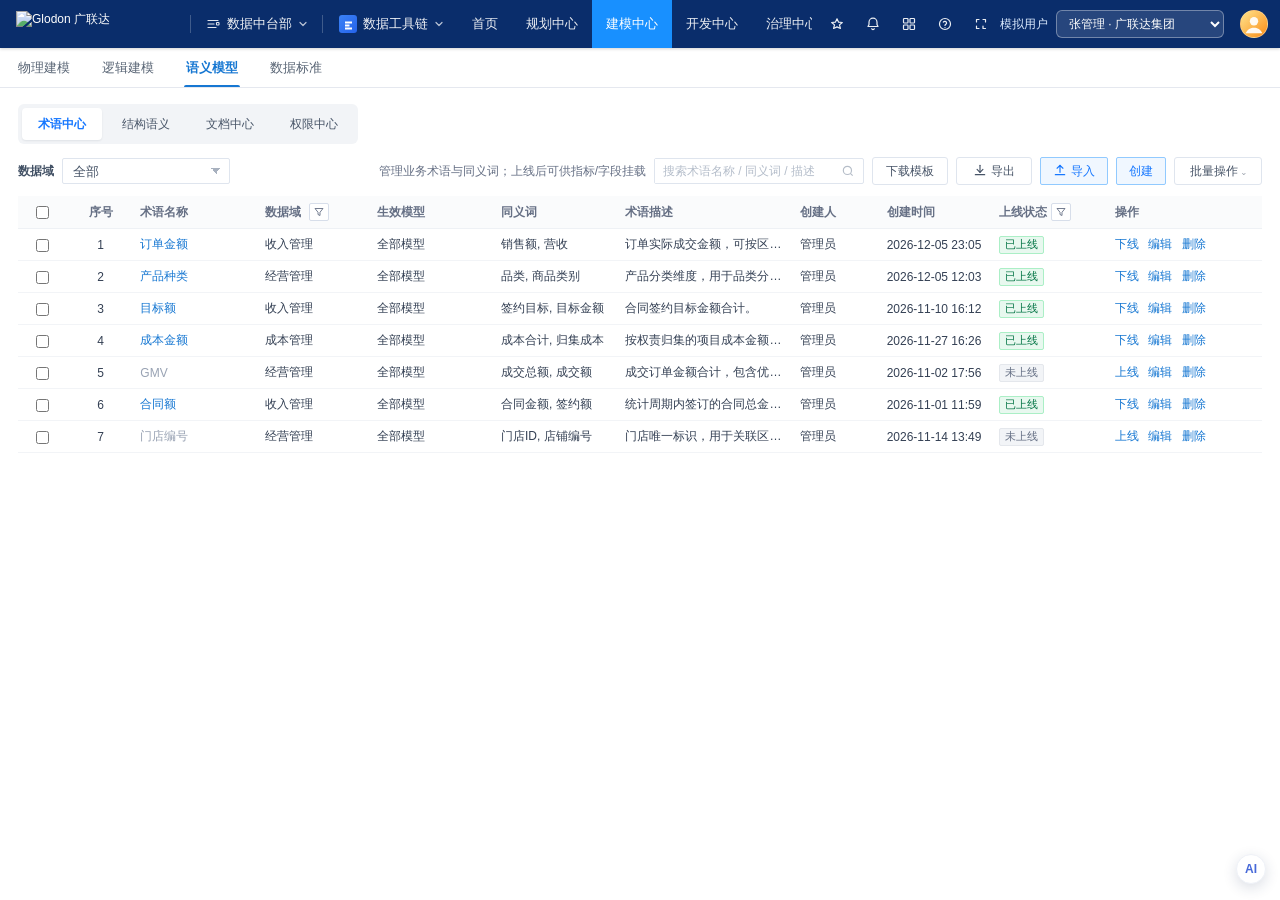
==== commit 14e56b61: "Add files via upload" ====
--- a/index.html
+++ b/index.html
@@ -5644,6 +5644,16 @@
       color: #98a2b3;
       font-size: 12px;
       white-space: nowrap;
+    }
+
+    /* 数据域/模型下拉的「全选」项：置顶吸底分隔，与普通选项区分 */
+    .metric-domain-select-all {
+      position: sticky;
+      top: 0;
+      z-index: 1;
+      background: #fff;
+      border-bottom: 1px solid #e4e9f2;
+      font-weight: 600;
     }
 
     .metric-domain-empty {
@@ -6386,10 +6396,11 @@
       </aside>
 
       <section class="content" aria-label="业务建模列表">
-        <div class="list-view" id="listView" data-active-catalog="data-model">
+        <div class="list-view" id="listView" data-active-catalog="term">
           <div class="list-primary-nav" role="tablist" aria-label="语义资产">
-            <button class="list-primary-tab active" type="button" role="tab" data-list-primary="home" aria-selected="true">语义首页</button>
-            <button class="list-primary-tab" type="button" role="tab" data-list-primary="term" aria-selected="false">术语中心</button>
+            <!-- 需求调整：暂时隐藏「语义首页」页签（保留代码，仅不展示），默认激活改为「术语中心」 -->
+            <button class="list-primary-tab" type="button" role="tab" data-list-primary="home" aria-selected="false" style="display:none">语义首页</button>
+            <button class="list-primary-tab active" type="button" role="tab" data-list-primary="term" aria-selected="true">术语中心</button>
             <button class="list-primary-tab" type="button" role="tab" data-list-primary="structure" aria-selected="false">结构语义</button>
             <button class="list-primary-tab" type="button" role="tab" data-list-primary="document" aria-selected="false">文档中心</button>
             <button class="list-primary-tab" type="button" role="tab" data-list-primary="permission" aria-selected="false">权限中心</button>
@@ -6468,7 +6479,20 @@
                 </svg>
               </label>
               <button class="btn-clear-filter" id="termTemplateBtn" type="button">下载模板</button>
-              <button class="btn-sync-query" id="termImportBtn" type="button">批量导入</button>
+              <button class="btn-clear-filter" id="termExportBtn" type="button">
+                <svg width="14" height="14" viewBox="0 0 24 24" fill="none" stroke="currentColor" stroke-width="2" stroke-linecap="round" stroke-linejoin="round" aria-hidden="true" style="vertical-align:-2px;margin-right:4px">
+                  <path d="M12 4v12"></path>
+                  <path d="M7 11l5 5 5-5"></path>
+                  <path d="M4 20h16"></path>
+                </svg>导出
+              </button>
+              <button class="btn-sync-query" id="termImportBtn" type="button">
+                <svg width="14" height="14" viewBox="0 0 24 24" fill="none" stroke="currentColor" stroke-width="2" stroke-linecap="round" stroke-linejoin="round" aria-hidden="true" style="vertical-align:-2px;margin-right:4px">
+                  <path d="M12 16V4"></path>
+                  <path d="M7 9l5-5 5 5"></path>
+                  <path d="M4 20h16"></path>
+                </svg>导入
+              </button>
               <button class="btn-sync-query" id="termCreateBtn" type="button">创建</button>
               <div class="new-menu-wrap">
                 <button class="btn-batch" id="termBatchActionBtn" type="button">批量操作<span class="arrow">⌄</span></button>
@@ -6644,7 +6668,8 @@
             </table>
           </div>
 
-          <div class="list-catalog-panel" id="listCatalogHomePanel">
+          <!-- 需求调整：语义首页面板随页签一并隐藏（保留代码，仅不展示） -->
+          <div class="list-catalog-panel" id="listCatalogHomePanel" hidden>
             <div class="lineage-home" aria-label="语义首页血缘总览">
               <div class="lineage-home-toolbar">
                 <label class="lineage-filter-field">
@@ -6711,7 +6736,7 @@
             </div>
           </div>
 
-          <div class="list-catalog-panel" id="listCatalogTermPanel" hidden>
+          <div class="list-catalog-panel" id="listCatalogTermPanel">
             <table class="term-table" aria-label="术语列表">
               <thead>
                 <tr>
@@ -6731,7 +6756,7 @@
                     </div>
                   </th>
                   <th style="width:10%">生效模型</th>
-                  <th style="width:10%">同义词/标签</th>
+                  <th style="width:10%">同义词</th>
                   <th style="width:14%">术语描述</th>
                   <th style="width:7%">创建人</th>
                   <th style="width:9%">创建时间</th>
@@ -7722,10 +7747,7 @@
         <button class="term-form-close" id="closeTermFormBtn" type="button" aria-label="关闭">×</button>
       </div>
       <div class="term-form-body">
-        <div class="term-form-field">
-          <label for="termFormName">术语名称<span class="required">*</span></label>
-          <input id="termFormName" type="text" placeholder="请输入术语名称" />
-        </div>
+        <!-- 需求调整：数据域、模型两个字段移动到术语名称上方 -->
         <div class="term-form-field">
           <label>数据域<span class="required">*</span></label>
           <div class="metric-domain-picker" id="termDomainPicker">
@@ -7751,7 +7773,11 @@
           </div>
         </div>
         <div class="term-form-field">
-          <label for="termFormSynonyms">同义词/标签</label>
+          <label for="termFormName">术语名称<span class="required">*</span></label>
+          <input id="termFormName" type="text" placeholder="请输入术语名称" />
+        </div>
+        <div class="term-form-field">
+          <label for="termFormSynonyms">同义词</label>
           <input id="termFormSynonyms" type="text" placeholder="多个同义词可用逗号分隔" />
         </div>
         <div class="term-form-field">
@@ -7769,7 +7795,7 @@
   <div class="term-form-overlay" id="termImportOverlay" hidden>
     <div class="term-form-modal term-import-modal" role="dialog" aria-modal="true" aria-labelledby="termImportTitle">
       <div class="term-form-head">
-        <h3 id="termImportTitle">术语批量导入</h3>
+        <h3 id="termImportTitle">术语导入</h3>
         <button class="term-form-close" id="closeTermImportBtn" type="button" aria-label="关闭">×</button>
       </div>
       <div class="term-import-steps" aria-label="导入步骤">
@@ -7780,7 +7806,7 @@
       </div>
       <div class="term-form-body">
         <div data-term-import-step-panel="1">
-          <p class="modal-hint">上传标准 CSV（词典名称、术语名称、同义词、术语描述）。</p>
+          <p class="modal-hint">上传标准 CSV（术语名称、同义词、术语描述）。</p>
           <div class="term-form-field">
             <label for="termImportFileInput">选择 CSV 文件</label>
             <input id="termImportFileInput" type="file" accept=".csv,text/csv,.txt" />
@@ -7914,11 +7940,11 @@
     </div>
   </aside>
 
-  <script src="../shared/semantic-bridge.js"></script>
-  <script src="permission-module.js"></script>
-  <script src="metric-module.js"></script>
-  <script src="term-module.js"></script>
-  <script src="lineage-module.js"></script>
+  <script src="../shared/semantic-bridge.js?v=2026100918"></script>
+  <script src="permission-module.js?v=2026100918"></script>
+  <script src="metric-module.js?v=2026100918"></script>
+  <script src="term-module.js?v=2026100918"></script>
+  <script src="lineage-module.js?v=2026100918"></script>
   <script>
     const embedMode = new URLSearchParams(window.location.search).get("embed");
     if (embedMode === "list") {
@@ -11137,7 +11163,14 @@
       if (action === "delete") {
         const names = { "data-model": "模型", metric: "指标", term: "术语", document: "文档" };
         const label = names[catalog] || "数据";
-        if (!window.confirm(`确定删除选中的 ${selected.count} 条${label}吗？`)) return;
+        let deleteConfirmMsg = `确定删除选中的 ${selected.count} 条${label}吗？`;
+        if (catalog === "term") {
+          const summary = window.BizTermUI?.summarizeTermReferences?.(selected.ids);
+          if (summary) {
+            deleteConfirmMsg += `\n选中术语共挂载 ${summary.metricCount} 个指标、${summary.fieldCount} 个字段，删除后相关挂载引用将一并失效。`;
+          }
+        }
+        if (!window.confirm(deleteConfirmMsg)) return;
         if (catalog === "metric") {
           window.BizMetricUI?.batchDelete?.(selected.ids);
         } else if (catalog === "term") {
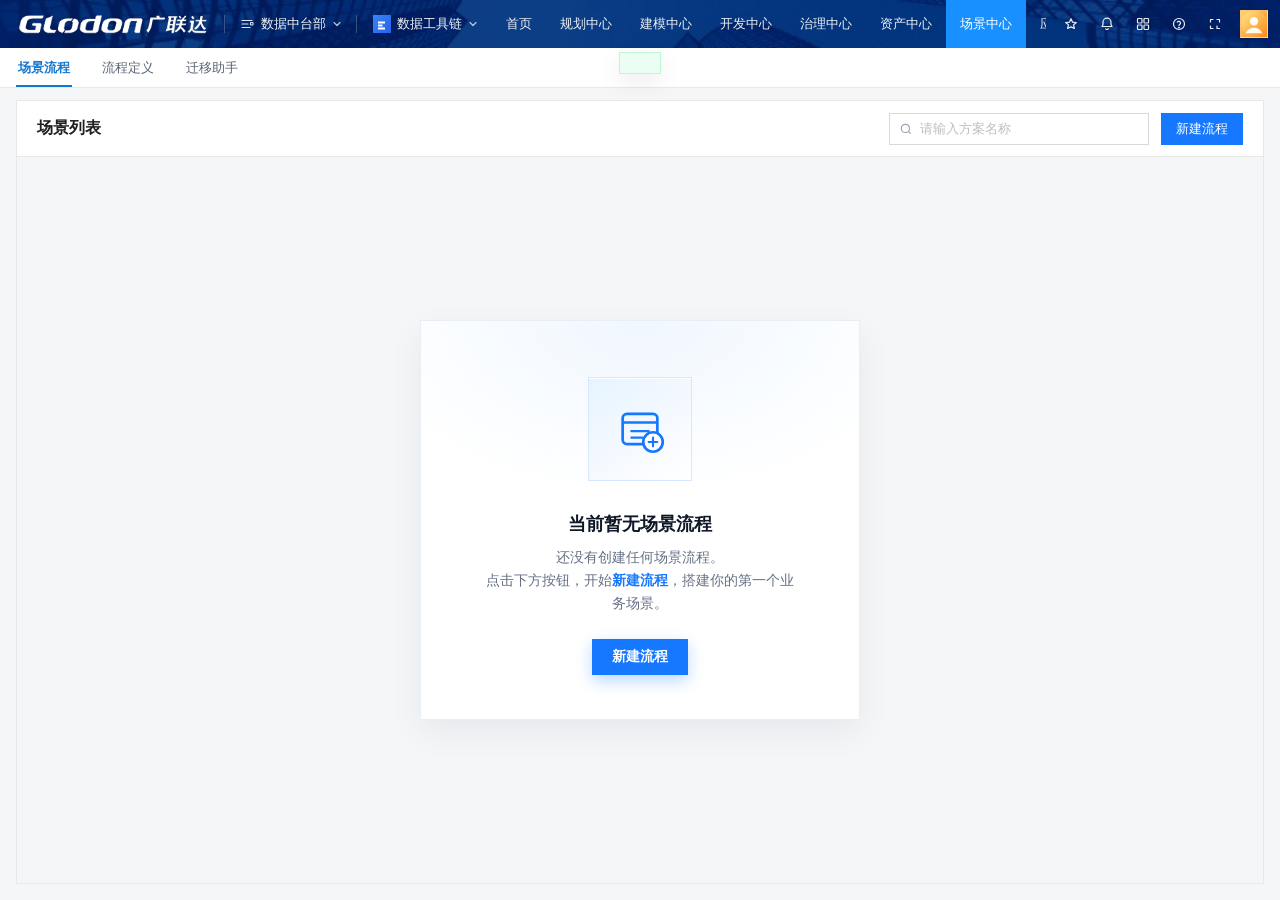
==== commit 25e2bc7c: "Add files via upload" ====
--- a/index.html
+++ b/index.html
@@ -1,42 +1,76 @@
-<!DOCTYPE html>
+﻿<!DOCTYPE html>
 <html lang="zh-CN">
 <head>
   <meta charset="UTF-8" />
   <meta name="viewport" content="width=device-width, initial-scale=1.0" />
-  <title>业务建模页面还原</title>
+  <title>产品原型 · 三栏布局</title>
   <style>
+    :root {
+      --bg: #f0f2f5;
+      --bg-elevated: #f5f5f5;
+      --panel: #ffffff;
+      --panel-soft: #fafafa;
+      --border: #e5eaf3;
+      --border-strong: #d6deeb;
+      --text: #172033;
+      --muted: #667085;
+      --subtle: #98a2b3;
+      --accent: #2563eb;
+      --accent-hover: #1d4ed8;
+      --accent-soft: #eff6ff;
+      --accent-softer: #f5f9ff;
+      --icon: #2563eb;
+      --icon-muted: #60a5fa;
+      --stat-bg: #f0f7ff;
+      --stat-border: #d6e8ff;
+      --success: #16a34a;
+      --warning: #f59e0b;
+      --danger: #ef4444;
+      --danger-soft: #fef2f2;
+      --canvas-dots: rgba(0, 0, 0, 0.06);
+      --radius-sm: 0;
+      --radius-md: 0;
+      --radius-lg: 0;
+      --radius-xl: 0;
+      --shadow-sm: 0 1px 2px rgba(16, 24, 40, 0.05);
+      --shadow-md: 0 8px 24px rgba(16, 24, 40, 0.08);
+      --shadow-lg: 0 20px 48px rgba(15, 23, 42, 0.16);
+      --ring: 0 0 0 3px rgba(37, 99, 235, 0.14);
+      /* 兼容既有变量命名 */
+      --nav-text: #475467;
+      --nav-active-bg: #eff6ff;
+      --nav-active: var(--accent);
+      --app-header-h: 48px;
+      --app-subnav-h: 40px;
+      --workspace-toolbar-h: 48px;
+      --app-workspace-chrome-h: calc(var(--app-header-h) + var(--app-subnav-h) + var(--workspace-toolbar-h));
+    }
+
     * {
       box-sizing: border-box;
     }
 
-    :root {
-      --main-header-height: 48px;
-      --sub-nav-height: 40px;
-      --app-top-chrome-height: calc(var(--main-header-height) + var(--sub-nav-height));
-      --drawer-z-index: 350;
-      --overlay-z-index: 360;
-    }
-
     body {
       margin: 0;
-      min-height: 100vh;
-      font-family: "Microsoft YaHei", "PingFang SC", "Segoe UI", Arial, sans-serif;
-      color: #1f2d3d;
-      background: #fff;
-      font-size: 12px;
+      font-family: "Segoe UI", "PingFang SC", "Microsoft YaHei", sans-serif;
+      color: var(--text);
+      background: var(--bg);
+      height: 100vh;
+      display: flex;
+      flex-direction: column;
+      overflow: hidden;
     }
 
     .main-header {
-      height: var(--main-header-height);
+      flex-shrink: 0;
+      height: 48px;
       display: flex;
       align-items: stretch;
       padding: 0;
-      background: #0a2d6b url("../业务流程产品原型/assets/header-bg.png") center / cover no-repeat;
+      background: #0a2d6b url("assets/header-bg.png") center / cover no-repeat;
       color: #fff;
-      position: sticky;
-      top: 0;
-      z-index: 200;
-      box-shadow: 0 1px 3px rgba(0, 0, 0, 0.18);
+      position: relative;
+      z-index: 20;
     }
 
     .main-header-left,
@@ -92,7 +126,6 @@
       font-size: 13px;
       white-space: nowrap;
       cursor: pointer;
-      font-family: inherit;
     }
 
     .header-dropdown:hover {
@@ -209,16 +242,16 @@
     }
 
     .sub-nav {
-      height: var(--sub-nav-height);
+      flex-shrink: 0;
+      height: 40px;
       display: flex;
       align-items: stretch;
       padding: 0 16px;
       gap: 28px;
       background: #fff;
       border-bottom: 1px solid #e5e8ef;
-      position: sticky;
-      top: var(--main-header-height);
-      z-index: 199;
+      position: relative;
+      z-index: 19;
     }
 
     .sub-nav-item {
@@ -236,6 +269,12 @@
       position: relative;
     }
 
+    /* 覆盖 .sub-nav-item 的 display，确保 hidden / 场景全景菜单真正不可见 */
+    .sub-nav-item[hidden],
+    .sub-nav-item[data-hub-scene] {
+      display: none !important;
+    }
+
     .sub-nav-item:hover {
       color: #1677d2;
     }
@@ -256,6030 +295,25299 @@
       border-radius: 2px 2px 0 0;
     }
 
-    .page {
-      min-height: calc(100vh - 134px);
+    body.main--asset-mode .sub-nav-item--scene,
+    body.main--system-mode .sub-nav-item--scene {
+      display: none !important;
+    }
+
+    body:not(.main--asset-mode) .sub-nav-item--asset {
+      display: none !important;
+    }
+
+    body:not(.main--system-mode) .sub-nav-item--system {
+      display: none !important;
+    }
+
+    body.main--app-mode .sub-nav-item--scene,
+    body.main--app-mode .sub-nav-item--asset,
+    body.main--app-mode .sub-nav-item--system {
+      display: none !important;
+    }
+
+    body:not(.main--app-mode) .sub-nav-item--app {
+      display: none !important;
+    }
+
+    /* —— 资产中心 · 迁移助手 —— */
+    .mig-root {
+      flex: 1;
+      min-height: 0;
+      height: 100%;
+      display: flex;
+      flex-direction: column;
+      gap: 16px;
+      padding: 16px;
+      background: #f0f2f5;
+      overflow: auto;
+    }
+
+    .mig-root--list-only {
+      gap: 0;
+    }
+
+    .mig-root--list-only .mig-panel {
+      flex: 1;
+      min-height: 0;
+    }
+
+    .mig-root--import-page {
       background: #fff;
       padding: 0;
     }
 
-    .layout {
-      height: calc(100vh - 134px);
-      min-height: calc(100vh - 134px);
+    .mig-root--import-page .mig-create--import {
+      border-radius: 0;
+    }
+
+    .mig-assistants {
       display: grid;
-      grid-template-columns: minmax(0, 1fr);
+      grid-template-columns: repeat(3, minmax(0, 1fr));
+      gap: 16px;
+      flex-shrink: 0;
+    }
+
+    .mig-card {
+      position: relative;
+      display: flex;
+      align-items: flex-start;
+      gap: 14px;
+      min-height: 120px;
+      padding: 22px 18px 18px;
+      border: 1px solid #e5e8ef;
+      border-radius: 12px;
+      background:
+        linear-gradient(180deg, #ffffff 0%, #fafbfd 100%);
+      cursor: pointer;
+      transform: translateY(0);
+      transition:
+        transform 0.2s ease,
+        box-shadow 0.2s ease,
+        border-color 0.2s ease,
+        background 0.2s ease;
+    }
+
+    .mig-card:hover {
+      transform: translateY(-2px);
+      border-color: #91caff;
+      box-shadow: 0 10px 24px rgba(22, 119, 255, 0.1);
+      z-index: 2;
+    }
+
+    .mig-card.is-active {
+      border-color: #1677ff;
+      background: linear-gradient(180deg, #f0f7ff 0%, #ffffff 72%);
+      box-shadow: 0 0 0 1px rgba(22, 119, 255, 0.28), 0 8px 20px rgba(22, 119, 255, 0.08);
+    }
+
+    .mig-card__badge {
+      position: absolute;
+      top: 0;
+      left: 0;
+      height: 22px;
+      padding: 0 10px;
+      border-radius: 12px 0 8px 0;
+      background: linear-gradient(135deg, #1677ff 0%, #4096ff 100%);
+      color: #fff;
+      font-size: 12px;
+      line-height: 22px;
+      font-weight: 600;
+    }
+
+    .mig-card__spark {
+      position: absolute;
+      top: 12px;
+      right: 12px;
+      width: 16px;
+      height: 16px;
+      color: #faad14;
+    }
+
+    .mig-card__icon {
+      flex-shrink: 0;
+      width: 48px;
+      height: 48px;
+      border-radius: 12px;
+      display: flex;
+      align-items: center;
+      justify-content: center;
+      margin-top: 2px;
+    }
+
+    .mig-card__icon svg {
+      width: 24px;
+      height: 24px;
+    }
+
+    .mig-card__icon--scene {
+      background: #e6f4ff;
+      color: #1677ff;
+    }
+
+    .mig-card.is-active .mig-card__icon--scene {
+      background: #1677ff;
+      color: #fff;
+    }
+
+    .mig-card__icon--governance {
+      background: #f6ffed;
+      color: #389e0d;
+    }
+
+    .mig-card.is-active .mig-card__icon--governance {
+      background: #52c41a;
+      color: #fff;
+    }
+
+    .mig-card__icon--analysis {
+      background: #fff7e6;
+      color: #d46b08;
+    }
+
+    .mig-card.is-active .mig-card__icon--analysis {
+      background: #fa8c16;
+      color: #fff;
+    }
+
+    .mig-card__body {
+      min-width: 0;
+      flex: 1;
+      padding-right: 8px;
+    }
+
+    .mig-card__title {
+      margin: 0 0 8px;
+      font-size: 15px;
+      font-weight: 600;
+      color: rgba(0, 0, 0, 0.88);
+      line-height: 1.4;
+    }
+
+    .mig-card.is-active .mig-card__title {
+      color: #1677ff;
+    }
+
+    .mig-card__desc {
+      margin: 0;
+      font-size: 12px;
+      color: rgba(0, 0, 0, 0.45);
+      line-height: 1.55;
+      display: -webkit-box;
+      -webkit-line-clamp: 3;
+      -webkit-box-orient: vertical;
+      overflow: hidden;
+    }
+
+    .mig-panel {
+      flex: 1;
+      min-height: 360px;
+      display: flex;
+      flex-direction: column;
       background: #fff;
-    }
-
-    .journey-pulse {
-      animation: journeyPulse 1.2s ease-in-out 3;
-      box-shadow: 0 0 0 3px rgba(22, 119, 210, 0.28);
-    }
-
-    @keyframes journeyPulse {
-      0%, 100% { box-shadow: 0 0 0 0 rgba(22, 119, 210, 0.35); }
-      50% { box-shadow: 0 0 0 6px rgba(22, 119, 210, 0.08); }
-    }
-
-    .field-setting-toolbar {
+      border-radius: 8px;
+      overflow: hidden;
+    }
+
+    .mig-app-bar {
+      display: flex;
+      align-items: center;
+      gap: 8px;
+      flex-shrink: 0;
+      padding: 14px 16px 0;
+    }
+
+    .mig-app-bar__label {
+      color: rgba(0, 0, 0, 0.85);
+      font-size: 14px;
+      white-space: nowrap;
+    }
+
+    .mig-app-bar__select {
+      min-width: 260px;
+      height: 32px;
+      padding: 0 28px 0 12px;
+      border: 1px solid #d9d9d9;
+      border-radius: 4px;
+      background: #fff
+        url("data:image/svg+xml,%3Csvg xmlns='http://www.w3.org/2000/svg' width='12' height='12' viewBox='0 0 12 12'%3E%3Cpath fill='%23999' d='M2.5 4.5L6 8l3.5-3.5'/%3E%3C/svg%3E")
+        no-repeat right 10px center;
+      appearance: none;
+      -webkit-appearance: none;
+      font: inherit;
+      font-size: 13px;
+      color: rgba(0, 0, 0, 0.88);
+      cursor: pointer;
+    }
+
+    .mig-app-bar__select:focus {
+      outline: none;
+      border-color: #4096ff;
+      box-shadow: 0 0 0 2px rgba(22, 119, 255, 0.12);
+    }
+
+    .mig-tabs {
+      display: flex;
+      align-items: center;
+      gap: 0;
+      flex-shrink: 0;
+      padding: 0 16px;
+      border-bottom: 1px solid #f0f0f0;
+    }
+
+    .mig-tab {
+      position: relative;
+      height: 44px;
+      padding: 0 16px;
+      border: 0;
+      background: transparent;
+      color: rgba(0, 0, 0, 0.65);
+      font: inherit;
+      font-size: 14px;
+      cursor: pointer;
+    }
+
+    .mig-tab:hover {
+      color: #1677ff;
+    }
+
+    .mig-tab.is-active {
+      color: #1677ff;
+      font-weight: 600;
+    }
+
+    .mig-tab.is-active::after {
+      content: "";
+      position: absolute;
+      left: 16px;
+      right: 16px;
+      bottom: 0;
+      height: 2px;
+      background: #1677ff;
+      border-radius: 2px 2px 0 0;
+    }
+
+    .mig-panel__hd {
       display: flex;
       align-items: center;
       justify-content: space-between;
       gap: 12px;
-      margin: 0 0 10px;
-      padding: 8px 10px;
-      background: #f8fafc;
-      border: 1px dashed #cdd5e0;
-      border-radius: 6px;
-    }
-
-    .field-setting-toolbar p {
+      flex-shrink: 0;
+      padding: 14px 16px 10px;
+    }
+
+    .mig-panel__title {
       margin: 0;
-      color: #475467;
-      line-height: 1.5;
-    }
-
-    .field-setting-toolbar-actions {
-      display: flex;
-      gap: 8px;
-      flex-shrink: 0;
-    }
-
-    .field-row-matched td {
-      background: #ecfdf3;
-    }
-
-    .field-row-review td {
-      background: #fffbeb;
-    }
-
-    .field-match-tag {
-      display: inline-block;
-      margin-left: 6px;
-      padding: 0 5px;
-      border-radius: 3px;
-      font-size: 11px;
-      color: #027a48;
-      background: #d1fadf;
-    }
-
-    .metric-kind-pill {
-      display: inline-block;
-      padding: 1px 6px;
-      border-radius: 999px;
-      font-size: 11px;
-    }
-
-    .metric-kind-pill.is-atomic {
-      color: #175cd3;
-      background: #eff8ff;
-    }
-
-    .metric-kind-pill.is-derived {
-      color: #6941c6;
-      background: #f4f3ff;
-    }
-
-    .parse-chunk-table {
-      width: 100%;
-      border-collapse: collapse;
-      font-size: 12px;
-    }
-
-    .parse-chunk-table th,
-    .parse-chunk-table td {
-      padding: 6px 8px;
-      border-bottom: 1px solid #eaecf0;
-      text-align: left;
-      vertical-align: top;
-    }
-
-    .modal-dialog--wide {
-      width: 720px;
-      max-width: calc(100vw - 32px);
-    }
-
-    body.embed-list {
-      --app-top-chrome-height: 0px;
-    }
-
-    body.embed-list .main-header,
-    body.embed-list .sub-nav {
-      display: none;
-    }
-
-    body.embed-list .page,
-    body.embed-list .layout,
-    body.embed-list .side {
-      height: 100vh;
-      min-height: 100vh;
-    }
-
-    body.embed-list .layout {
-      grid-template-columns: minmax(0, 1fr);
-    }
-
-    body.embed-list .side {
-      display: none;
-    }
-
-    body.embed-list .content {
-      padding: 10px 8px 0;
-    }
-
-    body.embed-list .tree-create {
-      padding: 8px;
-    }
-
-    body.embed-list .tree-subitem.level-stage {
-      padding-left: 42px;
-    }
-
-    body.embed-list .tree-subitem.level-module {
-      padding-left: 56px;
-    }
-
-    body.embed-list .table thead th {
-      padding-left: 5px;
-      padding-right: 5px;
-    }
-
-    body.embed-list .table tbody td {
-      padding-left: 5px;
-      padding-right: 5px;
-    }
-
-    body.embed-list .table .name {
-      width: 16%;
-    }
-
-    body.embed-list .table .description {
-      width: 23%;
-    }
-
-    body.embed-list .table .type {
-      width: 8%;
-    }
-
-    body.embed-list .table .domain {
-      width: 14%;
-    }
-
-    body.embed-list .table .modifier {
-      width: 9%;
-    }
-
-    body.embed-list .table .time {
-      width: 16%;
-    }
-
-    body.embed-list .table .operation {
-      width: 12%;
-    }
-
-    body.embed-list .search {
-      width: 150px;
-    }
-
-    body.embed-list .actions {
-      gap: 5px;
-    }
-
-    .side {
-      display: none;
-    }
-
-    .side-title {
-      height: 38px;
-      display: flex;
-      align-items: center;
-      padding: 0 16px;
-      color: #1f2d3d;
-      font-size: 13px;
+      font-size: 16px;
       font-weight: 600;
-      border-bottom: 1px solid #e5e8ef;
-      background: #fff;
-    }
-
-    .tree-create {
-      padding: 10px 12px;
-      border-bottom: 1px solid #e5e8ef;
-      background: #fff;
-    }
-
-    .tree-search {
-      height: 26px;
-      display: flex;
-      align-items: center;
-      margin-bottom: 8px;
-      border: 1px solid #dfe5ee;
-      border-radius: 2px;
-      background: #fff;
-      color: #b4bdca;
-    }
-
-    .tree-search input {
-      flex: 1;
-      min-width: 0;
-      height: 100%;
-      padding: 0 8px;
-      border: 0;
-      outline: 0;
-      color: #344054;
-      font: inherit;
-    }
-
-    .tree-search input::placeholder {
-      color: #b4bdca;
-    }
-
-    .tree-search span {
-      padding-right: 8px;
-    }
-
-    .tree-tip {
-      min-height: 18px;
-      padding: 4px 6px;
-      color: #0b63ce;
-      background: #eaf4ff;
-      border-left: 3px solid #1e9bff;
-      border-radius: 2px;
-      line-height: 18px;
-    }
-
-    .term-link-job {
-      position: fixed;
-      top: calc(var(--app-top-chrome-height) + 8px);
-      left: 50%;
-      z-index: 210;
+      color: rgba(0, 0, 0, 0.88);
+    }
+
+    .mig-panel__actions {
       display: flex;
       align-items: center;
       gap: 8px;
-      max-width: min(560px, calc(100vw - 32px));
-      padding: 8px 14px;
-      border: 1px solid #91caff;
+    }
+
+    .mig-search {
+      position: relative;
+      width: 240px;
+    }
+
+    .mig-search__input {
+      width: 100%;
+      height: 32px;
+      padding: 0 32px 0 12px;
+      border: 1px solid #d9d9d9;
       border-radius: 4px;
       background: #fff;
-      box-shadow: 0 8px 24px rgba(16, 24, 40, 0.16);
-      color: #175cd3;
+      font: inherit;
       font-size: 13px;
-      transform: translateX(-50%);
-    }
-
-    .term-link-job[hidden] {
-      display: none;
-    }
-
-    .term-link-job.is-done {
-      color: #067647;
-      border-color: #abefc6;
-    }
-
-    .term-link-job-spin {
+      color: rgba(0, 0, 0, 0.88);
+    }
+
+    .mig-search__input:focus {
+      outline: none;
+      border-color: #4096ff;
+      box-shadow: 0 0 0 2px rgba(22, 119, 255, 0.12);
+    }
+
+    .mig-search__icon {
+      position: absolute;
+      top: 50%;
+      right: 10px;
       width: 14px;
       height: 14px;
-      flex: 0 0 14px;
-      border: 2px solid #d1e9ff;
-      border-top-color: #1677ff;
-      border-radius: 50%;
-      animation: term-link-spin 0.7s linear infinite;
-    }
-
-    .term-link-job.is-done .term-link-job-spin {
-      display: none;
-    }
-
-    @keyframes term-link-spin {
-      to { transform: rotate(360deg); }
-    }
-
-    .tree {
+      transform: translateY(-50%);
+      color: rgba(0, 0, 0, 0.35);
+      pointer-events: none;
+    }
+
+    .mig-btn {
+      height: 32px;
+      padding: 0 16px;
+      border-radius: 4px;
+      font: inherit;
+      font-size: 14px;
+      cursor: pointer;
+    }
+
+    .mig-btn--ghost {
+      border: 1px solid #d9d9d9;
+      background: #fff;
+      color: rgba(0, 0, 0, 0.88);
+    }
+
+    .mig-btn--ghost:hover {
+      border-color: #4096ff;
+      color: #1677ff;
+    }
+
+    .mig-btn--primary {
+      border: 1px solid #1677ff;
+      background: #1677ff;
+      color: #fff;
+    }
+
+    .mig-btn--primary:hover {
+      border-color: #4096ff;
+      background: #4096ff;
+    }
+
+    .mig-table-wrap {
       flex: 1;
       min-height: 0;
-      margin: 0;
-      padding: 8px 0 14px;
-      list-style: none;
-      overflow-y: auto;
-    }
-
-    .tree-group,
-    .tree-sub {
-      margin: 0;
-      padding: 0;
-      list-style: none;
-    }
-
-    .tree-item,
-    .tree-subitem {
-      min-height: 30px;
-      display: flex;
-      align-items: center;
-      gap: 4px;
-      color: #3f4d5f;
-      text-decoration: none;
-      white-space: nowrap;
-    }
-
-    .tree-item {
-      padding: 0 14px;
-      font-weight: 600;
-    }
-
-    .tree-subitem {
-      padding: 0 14px 0 36px;
-      color: #5c6978;
-    }
-
-    .tree-subitem.level-board {
-      padding-left: 36px;
-      font-weight: 600;
-      color: #344054;
-    }
-
-    .tree-subitem.level-project {
-      padding-left: 58px;
-    }
-
-    .tree-subitem.level-stage {
-      padding-left: 58px;
-    }
-
-    .tree-subitem.level-module {
-      padding-left: 80px;
-      color: #667085;
-    }
-
-    .tree-caret {
-      width: 14px;
-      color: #9aa5b1;
-      font-size: 10px;
-      text-align: center;
-      cursor: pointer;
-      user-select: none;
-    }
-
-    .tree-caret.placeholder {
-      cursor: default;
-    }
-
-    .tree-subitem::before {
-      content: "";
-      width: 4px;
-      height: 4px;
-      margin-right: 8px;
-      border-radius: 50%;
-      background: #c4ccd8;
-    }
-
-    .tree-item:hover,
-    .tree-subitem:hover {
-      background: #eef5ff;
-      color: #1677d2;
-    }
-
-    .tree-item.active,
-    .tree-subitem.active {
-      color: #1677d2;
-      background: #e8f3ff;
-      font-weight: 600;
-      border-right: 2px solid #1677d2;
-    }
-
-    .tree-subitem.active::before {
-      background: #1677d2;
-    }
-
-    .tree-label {
-      flex: 1;
-      overflow: hidden;
-      text-overflow: ellipsis;
-      cursor: pointer;
-    }
-
-    .tree-count {
-      margin-left: 4px;
-      font-size: 10px;
-      color: #98a2b3;
-      font-weight: 400;
-      line-height: 1.4;
-    }
-
-    .tree-highlight,
-    .list-highlight {
-      color: #d46b08;
-      background: #fff2cc;
-      border-radius: 2px;
-      font-weight: 700;
-    }
-
-    .name-link .list-highlight,
-    .metric-code .list-highlight,
-    .metric-formula-cell .list-highlight,
-    .metric-kind-pill .list-highlight {
-      color: #d46b08;
-    }
-
-    .tree-actions {
-      display: none;
-      align-items: center;
-      gap: 3px;
-    }
-
-    .tree-action {
-      width: 18px;
-      height: 18px;
-      display: inline-flex;
-      align-items: center;
-      justify-content: center;
-      border: 1px solid #c9d7eb;
-      border-radius: 2px;
-      color: #1677d2;
-      background: #fff;
-      font-size: 12px;
-      line-height: 16px;
-      cursor: pointer;
-    }
-
-    .tree-action.delete {
-      color: #e5484d;
-      border-color: #f1c4c7;
-    }
-
-    .tree-item:hover .tree-actions,
-    .tree-subitem:hover .tree-actions {
-      display: inline-flex;
-    }
-
-    .content-title {
-      height: 30px;
-      display: flex;
-      align-items: center;
-      margin-bottom: 8px;
-      color: #1f2d3d;
-      font-size: 13px;
-      font-weight: 600;
-    }
-
-    .content {
-      min-width: 0;
-      padding: 16px 18px 0;
-      background: #fff;
-    }
-
-    .toolbar {
-      height: 30px;
-      display: flex;
-      align-items: center;
-      justify-content: space-between;
-      margin-bottom: 10px;
-      gap: 12px;
-    }
-
-    .list-view[data-active-catalog="home"] > .toolbar {
-      display: none !important;
-      height: 0;
-      margin: 0;
-    }
-
-    .toolbar-left {
-      display: flex;
-      align-items: center;
-      gap: 16px;
-      min-width: 0;
-    }
-
-    .toolbar-left[hidden],
-    #projectFilterField[hidden],
-    #domainFilterField[hidden] {
-      display: none !important;
-    }
-
-    #catalogDomainFilterSelect {
-      width: 168px;
-    }
-
-    .field {
-      display: flex;
-      align-items: center;
-      gap: 8px;
-    }
-
-    .field-label {
-      color: #415064;
-      font-weight: 600;
-      white-space: nowrap;
-    }
-
-    .select {
-      width: 128px;
-      height: 26px;
-      padding: 0 28px 0 10px;
-      color: #475467;
-      border: 1px solid #dfe5ee;
-      border-radius: 2px;
-      background:
-        linear-gradient(45deg, transparent 50%, #a8b1bf 50%) right 12px center / 6px 6px no-repeat,
-        linear-gradient(135deg, #a8b1bf 50%, transparent 50%) right 8px center / 6px 6px no-repeat,
-        #fff;
-      appearance: none;
-      outline: none;
-    }
-
-    .actions {
-      display: flex;
-      align-items: center;
-      gap: 12px;
-    }
-
-    .actions[hidden],
-    .metric-toolbar[hidden],
-    .term-toolbar[hidden],
-    #listCatalogDocActions[hidden],
-    .list-catalog-panel[hidden] {
-      display: none !important;
-    }
-
-    .search {
-      width: 210px;
-      height: 26px;
-      display: flex;
-      align-items: center;
-      border: 1px solid #dfe5ee;
-      border-radius: 2px;
-      background: #fff;
-    }
-
-    .search input {
-      width: 100%;
-      height: 100%;
-      padding: 0 8px;
-      border: 0;
-      outline: 0;
-      font: inherit;
-      color: #344054;
-    }
-
-    .search input::placeholder {
-      color: #b4bdca;
-    }
-
-    .search svg {
-      flex: 0 0 auto;
-      margin-right: 8px;
-      color: #b5bdc8;
-    }
-
-    .btn-new {
-      height: 28px;
-      min-width: 54px;
-      padding: 0 10px;
-      border: 0;
-      border-radius: 3px;
-      color: #fff;
-      background: #1e9bff;
-      font: inherit;
-      cursor: pointer;
-    }
-
-    .new-menu-wrap {
-      position: relative;
-    }
-
-    .new-menu {
-      position: absolute;
-      top: 32px;
-      right: 0;
-      z-index: 8;
-      width: 128px;
-      padding: 4px 0;
-      border: 1px solid #dfe5ee;
-      border-radius: 3px;
-      background: #fff;
-      box-shadow: 0 6px 16px rgba(16, 24, 40, 0.12);
-    }
-
-    .new-menu[hidden] {
-      display: none;
-    }
-
-    .new-menu-item {
-      width: 100%;
-      height: 30px;
-      padding: 0 12px;
-      border: 0;
-      color: #344054;
-      background: #fff;
-      font: inherit;
-      text-align: left;
-      cursor: pointer;
-    }
-
-    .new-menu-item:hover {
-      color: #1677d2;
-      background: #eef5ff;
-    }
-
-    .btn-upload {
-      height: 28px;
-      min-width: 76px;
-      padding: 0 10px;
-      border: 1px solid #1e9bff;
-      border-radius: 3px;
-      color: #1e9bff;
-      background: #fff;
-      font: inherit;
-      cursor: pointer;
-    }
-
-    .btn-clear-filter {
-      height: 28px;
-      min-width: 76px;
-      padding: 0 10px;
-      border: 1px solid #dfe5ee;
-      border-radius: 3px;
-      color: #475467;
-      background: #fff;
-      font: inherit;
-      cursor: pointer;
-    }
-
-    .btn-batch {
-      height: 28px;
-      min-width: 88px;
-      padding: 0 10px;
-      border: 1px solid #dfe5ee;
-      border-radius: 3px;
-      color: #475467;
-      background: #fff;
-      font: inherit;
-      cursor: pointer;
-    }
-
-    .btn-new .arrow,
-    .btn-batch .arrow {
-      margin-left: 3px;
-      font-size: 10px;
-      opacity: 0.9;
-    }
-
-    .table {
+      overflow: auto;
+      padding: 0 16px 16px;
+    }
+
+    .mig-table {
       width: 100%;
       border-collapse: collapse;
       table-layout: fixed;
-      border-top: 1px solid #eef1f5;
-    }
-
-    .table thead th {
-      height: 66px;
-      color: #415064;
-      background: #f4f5f7;
+    }
+
+    .mig-table th,
+    .mig-table td {
+      padding: 12px 10px;
+      border-bottom: 1px solid #f0f0f0;
+      font-size: 13px;
+      text-align: left;
+      vertical-align: middle;
+    }
+
+    .mig-table th {
+      color: rgba(0, 0, 0, 0.65);
       font-weight: 600;
-      text-align: left;
-      padding: 6px 10px;
-      border-bottom: 1px solid #e8ebf0;
-      vertical-align: top;
-    }
-
-    .table thead th.domain {
-      overflow: visible;
-      position: relative;
-      z-index: 6;
-    }
-
-    .table thead th.domain .th-cell {
-      overflow: visible;
-    }
-
-    .table thead th.col-check,
-    .table tbody td.col-check {
-      width: 40px;
-      min-width: 40px;
-      max-width: 40px;
-      padding: 0 8px;
-      text-align: center;
-      vertical-align: middle;
-      box-sizing: border-box;
-    }
-
-    .table .col-check input[type="checkbox"] {
-      width: 14px;
-      height: 14px;
-      margin: 0;
-      vertical-align: middle;
-      accent-color: #1677ff;
-      cursor: pointer;
-    }
-
-    .table thead th.col-index,
-    .table tbody td.col-index,
-    .metric-table thead th.col-index,
-    .metric-table tbody td.col-index,
-    .doc-table thead th.col-index,
-    .doc-table tbody td.col-index {
-      width: 56px;
-      min-width: 56px;
-      max-width: 56px;
-      padding: 0 8px;
-      text-align: center;
-      vertical-align: middle;
-      color: #667085;
-      box-sizing: border-box;
-    }
-
-    .table tbody tr.is-selected td {
-      background: #f0f7ff;
-    }
-
-    .table tbody td {
-      height: 34px;
-      padding: 0 14px;
-      color: #445064;
-      border-bottom: 1px solid #edf0f5;
-      white-space: nowrap;
-      overflow: hidden;
-      text-overflow: ellipsis;
-    }
-
-    .table .name {
-      width: 18%;
-    }
-
-    .table .description {
-      width: 22%;
-    }
-
-    .table .type {
-      width: 9%;
-    }
-
-    .table .domain {
-      width: 12%;
-    }
-
-    .table .domain-cell {
-      color: #475467;
-    }
-
-    .col-filter-trigger {
-      width: 20px;
-      height: 18px;
-      margin-left: 2px;
-      padding: 0;
-      border: 1px solid #d7deea;
-      border-radius: 2px;
-      color: #667085;
-      background: #fff;
+      background: #fafafa;
+      position: sticky;
+      top: 0;
+      z-index: 1;
+    }
+
+    .mig-table td {
+      color: rgba(0, 0, 0, 0.85);
+    }
+
+    .mig-status {
       display: inline-flex;
       align-items: center;
-      justify-content: center;
-      cursor: pointer;
-      vertical-align: middle;
-    }
-
-    .col-filter-trigger:hover {
-      color: #1677d2;
-      border-color: #1677d2;
-    }
-
-    .col-filter-trigger.is-active,
-    .col-filter-trigger.is-open {
-      color: #1677d2;
-      border-color: #1677d2;
-      background: #eaf4ff;
-    }
-
-    .domain-filter-panel {
-      position: absolute;
-      top: calc(100% + 4px);
-      left: 0;
-      z-index: 100;
-      width: 220px;
-      padding: 8px;
-      border: 1px solid #d0d5dd;
-      border-radius: 4px;
-      background: #fff;
-      box-shadow: 0 8px 20px rgba(16, 24, 40, 0.12);
-    }
-
-    .domain-filter-panel[hidden] {
-      display: none !important;
-    }
-
-    .domain-filter-search {
-      width: 100%;
-      height: 28px;
+      height: 22px;
       padding: 0 8px;
-      border: 1px solid #dfe5ee;
-      border-radius: 2px;
-      color: #344054;
-      background: #fff;
-      font: inherit;
-      outline: none;
-      box-sizing: border-box;
-    }
-
-    .domain-filter-search:focus {
-      border-color: #1677d2;
-    }
-
-    .domain-filter-list {
-      list-style: none;
-      margin: 6px 0 0;
-      padding: 0;
-      max-height: 220px;
-      overflow: auto;
-    }
-
-    .domain-filter-item {
-      padding: 7px 8px;
-      border-radius: 2px;
-      color: #344054;
-      cursor: pointer;
+      border-radius: 11px;
+      background: #f6ffed;
+      color: #52c41a;
       font-size: 12px;
-      line-height: 1.3;
-    }
-
-    .domain-filter-item:hover {
-      background: #f5f8fd;
-    }
-
-    .domain-filter-item.is-selected {
-      background: #eaf4ff;
-      color: #1677d2;
-      font-weight: 600;
-    }
-
-    .domain-filter-empty {
-      padding: 10px 8px;
-      color: #98a2b3;
-      font-size: 12px;
-    }
-
-    .table .modifier {
-      width: 10%;
-    }
-
-    .table .time {
-      width: 14%;
-    }
-
-    .table .operation {
-      width: 18%;
-      min-width: 168px;
-    }
-
-    .pager {
-      height: 42px;
-      display: flex;
-      align-items: center;
-      justify-content: flex-end;
-      gap: 8px;
-      padding: 0 4px;
-      color: #667085;
-      border-top: 1px solid #eef1f5;
-    }
-
-    .pager-btn {
-      height: 26px;
-      min-width: 28px;
-      padding: 0 9px;
-      border: 1px solid #dfe5ee;
-      border-radius: 3px;
-      color: #475467;
-      background: #fff;
-      font: inherit;
-      cursor: pointer;
-    }
-
-    .pager-btn.active {
-      color: #fff;
-      border-color: #1e9bff;
-      background: #1e9bff;
-    }
-
-    .pager-btn:disabled {
-      color: #c0c6d2;
-      cursor: not-allowed;
-      background: #f7f8fa;
-    }
-
-    .th-cell {
-      position: relative;
+      line-height: 1;
+    }
+
+    .mig-status.is-pending {
+      background: #e6f4ff;
+      color: #1677ff;
+    }
+
+    .mig-status.is-draft {
+      background: #fff7e6;
+      color: #d46b08;
+    }
+
+    .mig-status.is-exporting {
+      background: #e6f4ff;
+      color: #1677ff;
+    }
+
+    .mig-status.is-fail {
+      background: #fff2f0;
+      color: #ff4d4f;
+    }
+
+    /* —— 迁移助手 · 新建迁出 —— */
+    .mig-create {
+      flex: 1;
+      min-height: 0;
       display: flex;
       flex-direction: column;
-      gap: 6px;
-    }
-
-    .th-label {
-      display: flex;
-      align-items: center;
-      justify-content: flex-start;
-      gap: 6px;
-      white-space: nowrap;
-    }
-
-    .th-label .sort-btn {
-      margin-left: auto;
-    }
-
-    .sort-btn {
-      width: 20px;
-      height: 20px;
-      border: 1px solid #d7deea;
-      border-radius: 2px;
-      color: #667085;
       background: #fff;
-      font-size: 11px;
-      line-height: 18px;
-      cursor: pointer;
-    }
-
-    .sort-btn.active {
-      color: #1677d2;
-      border-color: #1677d2;
-      background: #eaf4ff;
-    }
-
-    .column-filter {
-      width: 100%;
-      height: 24px;
-      padding: 0 6px;
-      border: 1px solid #dfe5ee;
-      border-radius: 2px;
-      color: #344054;
-      background: #fff;
-      font: inherit;
-      outline: none;
-    }
-
-    .name-link,
-    .op-link {
-      color: #1677d2;
-      text-decoration: none;
-    }
-
-    .op-link + .op-link {
-      margin-left: 18px;
-    }
-
-    .name-cell-inner {
-      display: flex;
-      align-items: center;
-      gap: 8px;
-      width: 100%;
-      min-width: 0;
-    }
-
-    .name-cell-inner .name-link {
-      min-width: 0;
-      flex: 1 1 auto;
+      border-radius: 8px;
       overflow: hidden;
-      text-overflow: ellipsis;
-      white-space: nowrap;
-    }
-
-    .meta-change-tag,
-    .meta-updating-tag {
-      display: inline-flex;
-      align-items: center;
-      flex-shrink: 0;
-      margin-left: auto;
-      height: 20px;
-      padding: 0 8px;
-      border-radius: 2px;
-      border: 1px solid transparent;
-      font-size: 12px;
-      font-weight: 500;
-      line-height: 1;
-      white-space: nowrap;
-    }
-
-    .meta-change-tag {
-      background: #fff7e6;
-      border-color: #ffd591;
-      color: #fa8c16;
-    }
-
-    .meta-updating-tag {
-      background: #e6f4ff;
-      border-color: #91caff;
-      color: #1677ff;
-    }
-
-    .ops-disabled .op-link {
-      color: #bfbfbf;
-      cursor: not-allowed;
-      pointer-events: none;
-    }
-
-    .list-view[hidden],
-    .model-view[hidden],
-    .metric-edit-view[hidden] {
-      display: none;
-    }
-
-    .metric-edit-view {
-      display: flex;
-      flex-direction: column;
-      height: calc(100vh - var(--app-top-chrome-height));
-      min-height: 0;
-      color: #344054;
-      background: #fff;
-    }
-
-    .metric-edit-head {
-      display: flex;
-      align-items: center;
-      justify-content: space-between;
-      gap: 16px;
-      min-height: 48px;
-      padding: 0 18px;
-      border-bottom: 1px solid #eef1f5;
-      background: #fff;
-    }
-
-    .metric-edit-title-wrap {
-      display: flex;
-      align-items: center;
-      gap: 8px;
-      min-width: 0;
-    }
-
-    .metric-edit-title {
-      color: #1f2d3d;
-      font-size: 15px;
-      font-weight: 600;
-    }
-
-    .metric-edit-actions {
-      display: flex;
-      align-items: center;
-      gap: 8px;
-    }
-
-    .metric-edit-body {
-      flex: 1;
-      min-height: 0;
-      overflow: auto;
-      padding: 20px 24px 28px;
-      max-width: 1100px;
-      width: 100%;
-      box-sizing: border-box;
-    }
-
-    .metric-edit-view .metric-edit-body.metric-edit-split {
-      display: grid;
-      grid-template-columns: minmax(380px, 42%) minmax(0, 1fr);
-      max-width: none;
-      padding: 0;
-      overflow: hidden;
-    }
-
-    .metric-edit-col--meta {
-      min-width: 0;
-      min-height: 0;
-      overflow: auto;
-      padding: 18px 20px 28px;
-      border-right: 1px solid #eef1f5;
-    }
-
-    .metric-form-group + .metric-form-group {
-      margin-top: 4px;
-      padding-top: 12px;
-      border-top: 1px solid #eef1f5;
-    }
-
-    .metric-form-group-title {
-      margin: 0 0 12px;
-      color: #1f2d3d;
-      font-size: 13px;
-      font-weight: 600;
-      line-height: 1.4;
-    }
-
-    .metric-edit-col--calc {
-      position: relative;
-      display: flex;
-      flex-direction: column;
-      min-width: 0;
-      min-height: 0;
-      background: #f7f9fc;
-      overflow: hidden;
-    }
-
-    .metric-calc-head {
+    }
+
+    .mig-create__hd {
       display: flex;
       align-items: center;
       justify-content: space-between;
       gap: 12px;
-      padding: 12px 16px;
-      background: #fff;
-      border-bottom: 1px solid #eef1f5;
-    }
-
-    .metric-calc-title {
-      color: #1f2d3d;
-      font-size: 14px;
-      font-weight: 600;
-    }
-
-    .metric-calc-title .req {
-      color: #ff4d4f;
-      margin-left: 2px;
-    }
-
-    .metric-calc-modes {
-      display: inline-flex;
-      padding: 2px;
-      border-radius: 6px;
-      background: #eef2f6;
-    }
-
-    .metric-calc-mode {
-      height: 28px;
-      padding: 0 12px;
+      flex-shrink: 0;
+      padding: 14px 20px;
+      border-bottom: 1px solid #f0f0f0;
+    }
+
+    .mig-create__hd-left {
+      display: flex;
+      align-items: center;
+      gap: 10px;
+      min-width: 0;
+    }
+
+    .mig-create__back {
       border: 0;
-      border-radius: 4px;
+      padding: 0;
       background: transparent;
-      color: #475467;
+      color: #1677ff;
       font: inherit;
       font-size: 13px;
       cursor: pointer;
-    }
-
-    .metric-calc-mode.is-active {
-      background: #fff;
-      color: #1677d2;
-      font-weight: 600;
-      box-shadow: 0 1px 2px rgba(16, 24, 40, 0.08);
-    }
-
-    .metric-calc-tools {
-      display: inline-flex;
-      align-items: center;
-      gap: 8px;
-    }
-
-    .metric-calc-tool {
-      height: 28px;
-      padding: 0 10px;
-      border: 1px solid #d0d5dd;
-      border-radius: 4px;
-      background: #fff;
-      color: #344054;
-      font: inherit;
-      font-size: 12px;
-      cursor: pointer;
-    }
-
-    .metric-calc-tool:hover {
-      border-color: #1677d2;
-      color: #1677d2;
-    }
-
-    .metric-calc-tool.is-ai {
-      border-color: transparent;
-      background: linear-gradient(135deg, #1677d2, #69b1ff);
-      color: #fff;
-      font-weight: 600;
-    }
-
-    .metric-calc-tool.is-ai:hover,
-    .metric-calc-tool.is-ai.is-active {
-      border-color: transparent;
-      background: linear-gradient(135deg, #0958b5, #1677d2);
-      color: #fff;
-    }
-
-    .metric-calc-head-right {
-      display: inline-flex;
-      align-items: center;
-      gap: 8px;
-      margin-left: auto;
-    }
-
-    .metric-calc-lock-banner {
-      flex-shrink: 0;
-      padding: 8px 16px;
-      background: #fff7e6;
-      border-bottom: 1px solid #ffe7ba;
-      color: #ad6800;
-      font-size: 12px;
-      line-height: 1.5;
-    }
-
-    .metric-calc-lock-banner[hidden] {
-      display: none;
-    }
-
-    .metric-edit-col--calc.is-calc-locked .indicator-formula-editor[readonly] {
-      background: #f5f7fa;
-      color: #98a2b3;
-      cursor: not-allowed;
-    }
-
-    .metric-edit-col--calc.is-calc-locked .indicator-calc-op-btn:disabled,
-    .metric-edit-col--calc.is-calc-locked .indicator-calc-data-search:disabled {
-      opacity: 0.55;
-      cursor: not-allowed;
-    }
-
-    .metric-calc-result {
-      margin: 0 16px;
-      border: 1px solid #e5e8ef;
-      border-radius: 6px;
-      background: #fff;
-      max-height: 220px;
-      overflow: auto;
-    }
-
-    .metric-calc-result[hidden] {
-      display: none;
-    }
-
-    .metric-calc-result-head {
-      display: flex;
-      align-items: center;
-      justify-content: space-between;
-      gap: 8px;
-      padding: 8px 10px;
-      border-bottom: 1px solid #eef1f5;
-      color: #1f2d3d;
-      font-size: 13px;
-    }
-
-    .metric-calc-result-close {
-      border: 0;
-      background: transparent;
-      color: #667085;
-      font-size: 16px;
-      line-height: 1;
-      cursor: pointer;
-    }
-
-    .metric-calc-result-body {
-      padding: 8px 10px 10px;
-      font-size: 12px;
-      color: #344054;
-    }
-
-    .metric-calc-check {
-      display: flex;
-      gap: 6px;
-      margin: 4px 0;
-      line-height: 1.5;
-    }
-
-    .metric-calc-check.is-ok {
-      color: #027a48;
-    }
-
-    .metric-calc-check.is-bad {
-      color: #b42318;
-    }
-
-    .metric-preview-table {
-      width: 100%;
-      border-collapse: collapse;
-    }
-
-    .metric-preview-table th,
-    .metric-preview-table td {
-      padding: 6px 8px;
-      border-bottom: 1px solid #eef1f5;
-      text-align: left;
       white-space: nowrap;
     }
 
-    .metric-preview-table th {
-      color: #667085;
-      font-weight: 600;
-      background: #f8fafc;
-    }
-
-    .metric-calc-panel {
-      flex: 1;
-      min-height: 0;
-      display: flex;
-      flex-direction: column;
-      padding: 12px 16px 16px;
-    }
-
-    .metric-calc-panel[hidden] {
-      display: none;
-    }
-
-    .metric-calc-panel .indicator-calc-logic {
-      flex: 1;
-      min-height: 0;
-    }
-
-    .metric-calc-panel .indicator-calc-logic-main,
-    .metric-calc-panel .indicator-calc-editor-wrap,
-    .metric-calc-panel .indicator-formula-editor {
-      min-height: 0;
-    }
-
-    .metric-calc-panel .indicator-formula-editor {
-      resize: none;
-    }
-
-    .metric-ai-drawer {
-      position: absolute;
-      left: 0;
-      right: 0;
-      bottom: 0;
-      z-index: 40;
-      height: 280px;
-      min-height: 160px;
-      max-height: 85%;
-      display: flex;
-      flex-direction: column;
-      background: #fff;
-      border-top: 1px solid #dbe3ef;
-      border-radius: 10px 10px 0 0;
-      box-shadow: 0 -10px 28px rgba(16, 24, 40, 0.14);
-      transform: translateY(calc(100% + 2px));
-      transition: transform 0.28s cubic-bezier(0.4, 0, 0.2, 1);
-      pointer-events: none;
-    }
-
-    .metric-ai-drawer.is-open {
-      transform: translateY(0);
-      pointer-events: auto;
-    }
-
-    .metric-ai-drawer-resize {
-      position: absolute;
-      top: 0;
-      left: 0;
-      right: 0;
-      height: 10px;
-      cursor: ns-resize;
-      z-index: 2;
-      touch-action: none;
-    }
-
-    .metric-ai-drawer-resize::after {
-      content: "";
-      display: block;
-      width: 40px;
-      height: 4px;
-      margin: 3px auto 0;
-      border-radius: 999px;
-      background: #c8ced9;
-    }
-
-    .metric-ai-drawer-head {
-      flex-shrink: 0;
-      display: flex;
-      align-items: center;
-      justify-content: space-between;
-      gap: 12px;
-      padding: 12px 14px 8px;
-      border-bottom: 1px solid #eef1f5;
-    }
-
-    .metric-ai-drawer-title {
-      display: flex;
-      flex-direction: column;
-      gap: 2px;
-      min-width: 0;
-    }
-
-    .metric-ai-drawer-title strong {
-      color: #1f2d3d;
-      font-size: 13px;
-      font-weight: 600;
-    }
-
-    .metric-ai-drawer-title span {
-      color: #667085;
-      font-size: 12px;
-      line-height: 1.4;
-    }
-
-    .metric-ai-drawer-close {
-      flex-shrink: 0;
-      width: 28px;
-      height: 28px;
-      border: 0;
-      border-radius: 6px;
-      background: transparent;
-      color: #667085;
-      font-size: 18px;
-      line-height: 1;
-      cursor: pointer;
-    }
-
-    .metric-ai-drawer-close:hover {
-      background: #f2f4f7;
-      color: #344054;
-    }
-
-    .metric-ai-drawer-log {
-      flex: 1;
-      min-height: 0;
-      overflow: auto;
-      padding: 10px 14px;
-      background: #fafbfc;
-    }
-
-    .metric-ai-drawer-log:empty::before {
-      content: "描述要计算的指标，AI 将生成当前 Tab 下的公式或 SQL，写入上方编辑器后可继续手动调整。";
-      display: block;
-      color: #98a2b3;
-      font-size: 12px;
-      line-height: 1.6;
-    }
-
-    .metric-chat-bubble {
-      max-width: 92%;
-      margin-bottom: 8px;
-      padding: 8px 10px;
-      border-radius: 8px;
-      font-size: 13px;
-      line-height: 1.55;
-      white-space: pre-wrap;
-    }
-
-    .metric-chat-bubble:last-child {
-      margin-bottom: 0;
-    }
-
-    .metric-chat-bubble.is-assistant {
-      background: #eef4fb;
-      color: #344054;
-    }
-
-    .metric-chat-bubble.is-user {
-      margin-left: auto;
-      background: #1677d2;
-      color: #fff;
-    }
-
-    .metric-ai-drawer-composer {
-      flex-shrink: 0;
-      display: flex;
-      gap: 8px;
-      align-items: flex-end;
-      padding: 10px 14px 12px;
-      border-top: 1px solid #eef1f5;
-      background: #fff;
-    }
-
-    .metric-ai-drawer-composer textarea {
-      flex: 1;
-      min-height: 56px;
-      max-height: 120px;
-      padding: 8px 10px;
-      border: 1px solid #d0d5dd;
-      border-radius: 6px;
-      resize: vertical;
-      font: inherit;
-      font-size: 13px;
-    }
-
-    .metric-ai-drawer-composer textarea:focus {
-      outline: none;
-      border-color: #1677d2;
-    }
-
-    .metric-ai-drawer-composer .modal-btn {
-      flex-shrink: 0;
-      min-width: 56px;
-      padding: 8px 12px;
-    }
-
-    .model-view {
-      display: flex;
-      flex-direction: column;
-      min-height: calc(100vh - 99px);
-      color: #344054;
-      background: #fff;
-    }
-
-    .model-view--basic {
-      min-height: calc(100vh - 88px);
-    }
-
-    body.embed-list .model-view--basic {
-      min-height: 100vh;
-    }
-
-    .basic-only {
-      display: none;
-    }
-
-    .model-view--basic .model-resource > .basic-only {
-      display: flex;
-      flex-direction: column;
-      flex: 1;
-      min-height: 0;
-    }
-
-
-    .model-view--basic .domain-only {
-      display: none !important;
-    }
-
-    .model-head {
-      height: 42px;
-      display: grid;
-      grid-template-columns: auto minmax(0, 1fr) auto;
-      align-items: center;
-      gap: 12px;
-      border-bottom: 1px solid #eef1f5;
-    }
-
-    .model-view--basic .model-head {
-      height: 48px;
-      display: flex;
-      align-items: center;
-      justify-content: space-between;
-      padding: 0 16px;
-    }
-
-    .model-title-wrap {
-      display: flex;
-      align-items: center;
-      gap: 12px;
-    }
-
-    .model-back {
-      border: 0;
-      color: #1677d2;
-      background: transparent;
-      font: inherit;
-      cursor: pointer;
-    }
-
-    .model-view--basic .model-back {
-      display: inline-flex;
-      align-items: center;
-      gap: 4px;
-      padding: 0;
-      color: #344054;
-      font-size: 13px;
-    }
-
-    .model-view--basic .model-back::before {
-      content: "‹";
-      color: #1677d2;
-      font-size: 18px;
-      line-height: 1;
-    }
-
-    .model-title {
-      color: #1f2d3d;
-      font-size: 13px;
-      font-weight: 600;
-    }
-
-    .model-edit {
-      color: #8a95a6;
-      font-size: 12px;
-    }
-
-    .model-actions {
-      display: flex;
-      align-items: center;
-      gap: 8px;
-    }
-
-    .model-select {
-      width: 150px;
-      height: 26px;
-      padding: 0 26px 0 8px;
-      border: 1px solid #dfe5ee;
-      border-radius: 2px;
-      color: #98a2b3;
-      background: #fff;
-      font: inherit;
-    }
-
-    .model-switch {
-      height: 28px;
-      padding: 0 12px;
-      border: 1px solid #dfe5ee;
-      border-radius: 2px;
-      color: #344054;
-      background: #fff;
-      font: inherit;
-      cursor: pointer;
-    }
-
-    .model-save {
-      width: 52px;
-      height: 28px;
-      border: 0;
-      border-radius: 2px;
-      color: #fff;
-      background: #1e9bff;
-      font: inherit;
-      cursor: pointer;
-    }
-
-    .model-link-term,
-    .model-link-doc,
-    .model-lineage {
-      height: 28px;
-      padding: 0 10px;
-      border: 1px solid #dfe5ee;
-      border-radius: 2px;
-      color: #344054;
-      background: #fff;
-      font: inherit;
-      cursor: pointer;
-    }
-
-    .btn-sync-query {
-      height: 28px;
-      padding: 0 12px;
-      border: 1px solid #91caff;
-      border-radius: 2px;
-      color: #1677ff;
-      background: #f0f7ff;
-      font: inherit;
-      cursor: pointer;
-    }
-
-    .publish-pill {
-      display: inline-flex;
-      align-items: center;
-      height: 18px;
-      padding: 0 6px;
-      margin-left: 6px;
-      border-radius: 999px;
-      font-size: 11px;
-      vertical-align: middle;
-    }
-
-    .publish-pill.is-published {
-      background: #e8f8ef;
-      color: #1a7f4b;
-    }
-
-    .publish-pill.is-draft {
-      background: #f2f4f7;
-      color: #667085;
-    }
-
-    .online-tag {
-      display: inline-flex;
-      align-items: center;
-      height: 20px;
-      padding: 0 8px;
-      margin-right: 10px;
-      border-radius: 2px;
-      border: 1px solid transparent;
-      font-size: 12px;
-      font-weight: 500;
-      line-height: 1;
-      white-space: nowrap;
-      vertical-align: middle;
-    }
-
-    .online-tag.is-online {
-      background: #e8f8ef;
-      border-color: #abefc6;
-      color: #067647;
-    }
-
-    .online-tag.is-offline {
-      background: #f2f4f7;
-      border-color: #e4e7ec;
-      color: #667085;
-    }
-
-    tr.is-offline td {
-      color: #98a2b3;
-    }
-
-    tr.is-offline .name-link {
-      color: #98a2b3;
-    }
-
-    .bridge-drawer .bridge-section {
-      padding: 12px 16px;
-      border-bottom: 1px solid #eef2f6;
-    }
-
-    .bridge-drawer .bridge-section h4 {
-      margin: 0 0 8px;
-      font-size: 13px;
-      color: #1f2a44;
-    }
-
-    .bridge-doc-item,
-    .bridge-lineage-item {
-      display: flex;
-      flex-direction: column;
-      gap: 4px;
-      padding: 10px 0;
-      border-bottom: 1px dashed #e4e7ec;
-      font-size: 12px;
-      color: #475467;
-    }
-
-    .bridge-doc-item:last-child,
-    .bridge-lineage-item:last-child {
-      border-bottom: 0;
-    }
-
-    .bridge-doc-actions {
-      display: flex;
-      gap: 8px;
-      margin-top: 4px;
-    }
-
-    .bridge-doc-actions button {
-      height: 24px;
-      padding: 0 8px;
-      border: 1px solid #d0d5dd;
-      border-radius: 2px;
-      background: #fff;
-      cursor: pointer;
-      font: inherit;
-    }
-
-    .fqn-hint {
-      margin: 8px 16px;
-      padding: 8px 10px;
-      border: 1px dashed #b2d4ff;
-      border-radius: 4px;
-      background: #f7fbff;
-      color: #344054;
-      font-size: 12px;
-      line-height: 1.5;
-    }
-
-    .model-view--basic .model-save {
-      min-width: 64px;
-      height: 32px;
-      border-radius: 3px;
-      background: #1677d2;
-    }
-
-    .model-body {
-      display: grid;
-      grid-template-columns: 232px minmax(0, 1fr);
-      flex: 1;
-      min-height: 0;
-    }
-
-    .model-view--basic .model-body {
-      grid-template-columns: 280px minmax(0, 1fr);
-    }
-
-    .model-resource {
-      border-right: 1px solid #e5e8ef;
-      background: #fff;
-      display: flex;
-      flex-direction: column;
-      min-height: 0;
-    }
-
-    .resource-panel-title {
-      padding: 14px 14px 10px;
-      color: #1f2d3d;
-      font-size: 13px;
-      font-weight: 600;
-    }
-
-    .table-asset-list {
-      flex: 1;
+    .mig-create__back:hover {
+      color: #4096ff;
+    }
+
+    .mig-create__title {
       margin: 0;
-      padding: 0 0 12px;
-      list-style: none;
-      overflow: auto;
-    }
-
-    .table-asset-item {
-      padding: 9px 14px;
-      cursor: default;
-    }
-
-    .table-asset-item:hover,
-    .table-asset-item.active {
-      background: #f5f7fa;
-    }
-
-    .table-asset-item.canvas-list-draggable {
-      cursor: grab;
-      user-select: none;
-    }
-
-    .table-asset-item.canvas-list-draggable:active {
-      cursor: grabbing;
-    }
-
-    .canvas-draggable {
-      cursor: grab;
-      user-select: none;
-      touch-action: none;
-    }
-
-    .canvas-draggable.is-dragging {
-      cursor: grabbing;
-      z-index: 20;
-      opacity: 0.92;
-    }
-
-    .canvas-draggable.drop-hover {
-      border-color: #1677d2 !important;
-      box-shadow: 0 0 0 2px rgba(22, 119, 210, 0.2);
-    }
-
-    .canvas-drag-ghost {
-      position: fixed;
-      z-index: 300;
-      max-width: 220px;
-      padding: 8px 10px;
-      border: 1px solid #91caff;
-      border-radius: 4px;
-      background: #fff;
-      box-shadow: 0 6px 18px rgba(16, 24, 40, 0.16);
-      pointer-events: none;
-    }
-
-    .canvas-drag-ghost-name {
-      color: #1f2d3d;
-      font-size: 12px;
-      line-height: 1.4;
-      word-break: break-all;
-    }
-
-    .canvas-drag-ghost-desc {
-      margin-top: 2px;
-      color: #98a2b3;
-      font-size: 11px;
-      line-height: 1.35;
-    }
-
-    .table-asset-name {
-      color: #1f2d3d;
-      font-size: 12px;
-      line-height: 1.45;
-      word-break: break-all;
-    }
-
-    .table-asset-desc {
-      margin-top: 2px;
-      color: #98a2b3;
-      font-size: 11px;
-      line-height: 1.45;
-    }
-
-    .model-view--basic .resource-search {
-      margin: 0 12px 8px;
-    }
-
-    .model-view--basic .resource-search span {
-      margin-right: 8px;
-      color: #b5bdc8;
-    }
-
-    .resource-filter {
-      display: flex;
-      align-items: center;
-      gap: 8px;
-      padding: 10px 12px;
-      border-bottom: 1px solid #eef1f5;
-    }
-
-    .resource-filter .model-select {
-      flex: 1;
-      width: auto;
-    }
-
-    .resource-search {
-      margin: 8px 12px;
-      height: 26px;
-      display: flex;
-      align-items: center;
-      border: 1px solid #dfe5ee;
-      border-radius: 2px;
-      color: #b4bdca;
-    }
-
-    .resource-search input {
-      flex: 1;
-      min-width: 0;
-      height: 100%;
-      padding: 0 8px;
-      border: 0;
-      outline: 0;
-      font: inherit;
-    }
-
-    .resource-tree {
-      margin: 0;
-      padding: 0 8px 12px;
-      list-style: none;
-      color: #4b5565;
-      line-height: 26px;
-    }
-
-    .resource-tree ul {
-      margin: 0;
-      padding-left: 18px;
-      list-style: none;
-    }
-
-    .resource-tree li {
-      min-height: 26px;
-    }
-
-    .resource-node {
-      display: block;
-      padding: 0 6px;
-      border-radius: 2px;
-      overflow: hidden;
-      text-overflow: ellipsis;
-      white-space: nowrap;
-    }
-
-    .resource-node::before {
-      content: "⌄";
-      margin-right: 4px;
-      color: #8a95a6;
-    }
-
-    .resource-node.file::before {
-      content: "";
-      display: inline-block;
-      width: 8px;
-      height: 8px;
-      margin-right: 6px;
-      border: 1px solid #b8c1ce;
-      border-radius: 1px;
-      background: #fff;
-    }
-
-    .resource-node.active {
-      background: #f0f2f5;
-    }
-
-    .model-main {
-      display: flex;
-      flex-direction: column;
-      min-width: 0;
-      min-height: 0;
-      background: #fbfcfe;
-    }
-
-    .model-main > .model-pane {
-      flex: 1;
-      min-height: 0;
-    }
-
-    .model-main > .model-pane[hidden] {
-      display: none !important;
-    }
-
-    .model-view--basic .model-main > .basic-relation-workspace,
-    .model-view--basic .model-main > .field-setting {
-      flex: 1;
-      min-height: 0;
-    }
-
-    .model-view--basic .model-main > .field-setting {
-      display: block;
-    }
-
-    .model-view--basic .model-main > .basic-relation-workspace {
-      display: flex;
-      flex-direction: column;
-    }
-
-    .model-view:not(.model-view--basic) .model-main > .model-canvas,
-    .model-view:not(.model-view--basic) .model-main > .field-setting {
-      flex: 1;
-      min-height: 0;
-    }
-
-    .model-tabs {
-      height: 38px;
-      display: flex;
-      align-items: flex-end;
-      padding-left: 12px;
-      background: #fff;
-      border-bottom: 1px solid #eef1f5;
-    }
-
-    .model-tab {
-      height: 32px;
-      min-width: 78px;
-      padding: 0 14px;
-      border: 1px solid #e5e8ef;
-      border-bottom: 0;
-      background: #fff;
-      color: #415064;
-      font: inherit;
-    }
-
-    .model-tab.active {
-      color: #1677d2;
-      font-weight: 600;
-    }
-
-    .model-view--basic .model-tabs {
-      height: 40px;
-      align-items: center;
-      gap: 28px;
-      padding-left: 16px;
-      border-bottom: 1px solid #eef1f5;
-    }
-
-    .model-view--basic .model-tab {
-      height: 40px;
-      min-width: auto;
-      padding: 0 2px;
-      border: 0;
-      background: transparent;
-      color: #667085;
-      position: relative;
-    }
-
-    .model-view--basic .model-tab.active {
-      color: #1677d2;
-      font-weight: 600;
-    }
-
-    .model-view--basic .model-tab.active::after {
-      content: "";
-      position: absolute;
-      left: 0;
-      right: 0;
-      bottom: 0;
-      height: 2px;
-      background: #1677d2;
-    }
-
-    .basic-relation-workspace {
-      display: flex;
-      flex-direction: column;
-      flex: 1;
-      min-height: 0;
-      background: #fbfbfc;
-    }
-
-    .basic-fields-workspace {
-      flex: 1;
-      min-height: 0;
-      overflow: auto;
-      background: #fbfbfc;
-      padding: 12px 16px 24px;
-    }
-
-    .basic-relation-canvas {
-      position: relative;
-      flex: 1;
-      min-height: 300px;
-      background: #fbfbfc;
-      overflow: auto;
-    }
-
-    .join-table-card.is-clickable,
-    .join-node.is-clickable {
-      cursor: pointer;
-      transition: border-color 0.15s ease, box-shadow 0.15s ease;
-    }
-
-    .join-table-card.is-clickable:hover,
-    .join-node.is-clickable:hover {
-      border-color: #91caff;
-    }
-
-    .join-table-card.is-clickable.active,
-    .join-node.is-clickable.active {
-      border-color: #1677d2;
-      box-shadow: 0 0 0 2px rgba(22, 119, 210, 0.16);
-    }
-
-    .basic-data-preview {
-      flex: 0 0 300px;
-      height: 300px;
-      min-height: 300px;
-      max-height: 300px;
-      display: flex;
-      flex-direction: column;
-      border-top: 1px solid #e5e8ef;
-      background: #fff;
-      box-shadow: 0 -4px 16px rgba(16, 24, 40, 0.06);
-    }
-
-    .basic-data-preview.is-join-preview,
-    .basic-data-preview.is-union-preview {
-      flex: 0 0 auto;
-      height: auto;
-      min-height: 0;
-      max-height: none;
-    }
-
-    .basic-data-preview.is-join-preview .basic-data-preview-body,
-    .basic-data-preview.is-join-preview .basic-data-preview-foot,
-    .basic-data-preview.is-union-preview .basic-data-preview-body,
-    .basic-data-preview.is-union-preview .basic-data-preview-foot {
-      display: none !important;
-    }
-
-    .basic-data-preview.is-join-preview .basic-join-config,
-    .basic-data-preview.is-union-preview .basic-union-config {
-      border-bottom: 0;
-    }
-
-    .basic-data-preview[hidden] {
-      display: none !important;
-    }
-
-    .basic-data-preview-head {
-      height: 40px;
-      display: flex;
-      align-items: center;
-      justify-content: space-between;
-      padding: 0 14px;
-      border-bottom: 1px solid #eef1f5;
-      background: #fafbfc;
-    }
-
-    .basic-data-preview-title {
-      color: #1f2d3d;
-      font-size: 13px;
-      font-weight: 600;
-    }
-
-    .basic-data-preview-meta {
-      margin-left: 10px;
-      color: #98a2b3;
-      font-size: 11px;
-      font-weight: 400;
-    }
-
-    .basic-data-preview-close {
-      border: 0;
-      background: transparent;
-      color: #98a2b3;
-      font-size: 20px;
-      line-height: 1;
-      cursor: pointer;
-    }
-
-    .basic-data-preview-body {
-      flex: 1;
-      height: 236px;
-      min-height: 120px;
-      max-height: 236px;
-      overflow: auto;
-      padding: 0 12px 8px;
-    }
-
-    .basic-join-config {
-      flex: 0 0 auto;
-      padding: 12px 16px 10px;
-      border-bottom: 1px solid #eef1f5;
-      background: #fff;
-    }
-
-    .basic-join-config[hidden],
-    .basic-union-config[hidden] {
-      display: none !important;
-    }
-
-    .basic-union-config {
-      flex: 0 0 auto;
-      padding: 0;
-      border-bottom: 0;
-      background: #fff;
-    }
-
-    .join-config-tables {
-      display: grid;
-      grid-template-columns: minmax(0, 1fr) auto minmax(0, 1fr);
-      align-items: center;
-      gap: 12px;
-    }
-
-    .join-config-table-card {
-      min-height: 56px;
-      padding: 10px 12px;
-      border: 1px solid #e5e8ef;
-      border-radius: 4px;
-      background: #fafbfc;
-      text-align: center;
-    }
-
-    .join-config-table-name {
-      color: #1f2d3d;
-      font-size: 12px;
-      line-height: 1.45;
-      word-break: break-all;
-    }
-
-    .join-config-table-desc {
-      margin-top: 4px;
-      color: #98a2b3;
-      font-size: 11px;
-      line-height: 1.4;
-    }
-
-    .join-config-type-btn {
-      display: inline-flex;
-      align-items: center;
-      gap: 6px;
-      height: 32px;
-      padding: 0 10px;
-      border: 1px solid #dfe5ee;
-      border-radius: 4px;
-      background: #fff;
-      color: #344054;
-      font: inherit;
-      font-size: 12px;
-      white-space: nowrap;
-      cursor: default;
-    }
-
-    .join-config-venn {
-      position: relative;
-      width: 22px;
-      height: 14px;
-      flex: 0 0 auto;
-    }
-
-    .join-config-venn::before,
-    .join-config-venn::after {
-      content: "";
-      position: absolute;
-      top: 0;
-      width: 14px;
-      height: 14px;
-      border: 1px solid #8a95a6;
-      border-radius: 50%;
-      background: rgba(22, 119, 210, 0.08);
-    }
-
-    .join-config-venn::before {
-      left: 0;
-    }
-
-    .join-config-venn::after {
-      right: 0;
-    }
-
-    .join-config-fields {
-      margin-top: 14px;
-    }
-
-    .join-config-fields-label {
-      margin-bottom: 8px;
-      color: #1f2d3d;
-      font-size: 12px;
-      font-weight: 600;
-    }
-
-    .join-config-field-row {
-      display: grid;
-      grid-template-columns: minmax(0, 1fr) 24px minmax(0, 1fr) 28px;
-      align-items: center;
-      gap: 8px;
-    }
-
-    .join-config-select {
-      width: 100%;
-      height: 30px;
-      padding: 0 10px;
-      border: 1px solid #dfe5ee;
-      border-radius: 3px;
-      color: #344054;
-      background: #fff;
-      font: inherit;
-      font-size: 12px;
-    }
-
-    .join-config-eq {
-      color: #667085;
-      text-align: center;
-      font-size: 14px;
-    }
-
-    .join-config-add {
-      width: 28px;
-      height: 28px;
-      border: 0;
-      border-radius: 3px;
-      color: #1677d2;
-      background: transparent;
-      font-size: 20px;
-      line-height: 1;
-      cursor: pointer;
-    }
-
-    .join-config-actions {
-      display: flex;
-      justify-content: flex-end;
-      gap: 10px;
-      margin-top: 12px;
-    }
-
-    .join-config-btn {
-      min-width: 64px;
-      height: 30px;
-      padding: 0 14px;
-      border: 1px solid #dfe5ee;
-      border-radius: 3px;
-      background: #fff;
-      color: #344054;
-      font: inherit;
-      cursor: pointer;
-    }
-
-    .join-config-btn.primary {
-      border-color: #1677d2;
-      background: #1677d2;
-      color: #fff;
-    }
-
-    .merge-result-table-wrap {
-      overflow: auto;
-    }
-
-    .merge-result-table {
-      width: 100%;
-      border-collapse: collapse;
-      table-layout: fixed;
-      font-size: 12px;
-    }
-
-    .merge-result-table th,
-    .merge-result-table td {
-      border: 1px solid #eef1f5;
-      padding: 0;
-      vertical-align: middle;
-    }
-
-    .merge-result-table thead th {
-      height: 36px;
-      padding: 0 12px;
-      color: #1f2d3d;
-      font-size: 12px;
-      font-weight: 600;
-      text-align: left;
-      background: #fafbfc;
-      white-space: nowrap;
-      overflow: hidden;
-      text-overflow: ellipsis;
-    }
-
-    .merge-result-table thead th.merge-result-ops-col {
-      width: 72px;
-      text-align: center;
-    }
-
-    .merge-result-table tbody td {
-      height: 40px;
-      background: #fff;
-    }
-
-    .merge-result-table tbody td.merge-result-ops {
-      text-align: center;
-      white-space: nowrap;
-    }
-
-    .merge-result-select {
-      width: 100%;
-      height: 38px;
-      padding: 0 28px 0 12px;
-      border: 0;
-      border-radius: 0;
-      color: #344054;
-      background: #fff url("data:image/svg+xml,%3Csvg xmlns='http://www.w3.org/2000/svg' width='10' height='6' viewBox='0 0 10 6'%3E%3Cpath fill='%2398a2b3' d='M1 1l4 4 4-4'/%3E%3C/svg%3E") no-repeat right 10px center;
-      font: inherit;
-      font-size: 12px;
-      appearance: none;
-      cursor: pointer;
-    }
-
-    .merge-result-select:focus {
-      outline: none;
-      box-shadow: inset 0 0 0 1px #1677d2;
-    }
-
-    .merge-result-select.placeholder {
-      color: #98a2b3;
-    }
-
-    .merge-result-op-btn {
-      width: 24px;
-      height: 24px;
-      padding: 0;
-      border: 0;
-      border-radius: 2px;
-      background: transparent;
-      font-size: 18px;
-      line-height: 1;
-      cursor: pointer;
-      vertical-align: middle;
-    }
-
-    .merge-result-op-btn.add {
-      color: #1677d2;
-    }
-
-    .merge-result-op-btn.remove {
-      color: #f04438;
-    }
-
-    .basic-data-preview-foot {
-      height: 24px;
-      flex: 0 0 24px;
-      display: flex;
-      align-items: center;
-      justify-content: flex-end;
-      padding: 0 14px;
-      border-top: 1px solid #eef1f5;
-      color: #98a2b3;
-      font-size: 11px;
-      background: #fafbfc;
-    }
-
-    .preview-data-table {
-      width: 100%;
-      border-collapse: collapse;
-      table-layout: auto;
-    }
-
-    .preview-data-table th,
-    .preview-data-table td {
-      padding: 8px 10px;
-      border: 1px solid #eef1f5;
-      text-align: left;
-      white-space: nowrap;
-      font-size: 12px;
-    }
-
-    .preview-data-table th {
-      position: sticky;
-      top: 0;
-      z-index: 1;
-      color: #415064;
-      font-weight: 600;
-      background: #f5f7fa;
-    }
-
-    .preview-data-table td {
-      color: #344054;
-      background: #fff;
-    }
-
-    .preview-data-table tbody tr:nth-child(even) td {
-      background: #fbfcfe;
-    }
-
-    .join-source-group {
-      position: absolute;
-      left: 36px;
-      top: 118px;
-      width: 248px;
-      padding: 10px;
-      border: 1px solid #e3e8f0;
-      border-radius: 4px;
-      background: #f3f5f8;
-      cursor: pointer;
-      transition: border-color 0.15s ease, box-shadow 0.15s ease;
-    }
-
-    .join-source-group:hover {
-      border-color: #91caff;
-    }
-
-    .join-source-group.active {
-      border-color: #1677d2;
-      box-shadow: 0 0 0 2px rgba(22, 119, 210, 0.16);
-    }
-
-    .join-table-card {
-      width: 100%;
-      min-height: 52px;
-      padding: 8px 10px;
-      border: 1px solid #dfe5ee;
-      border-radius: 3px;
-      background: #fff;
-      text-align: center;
-    }
-
-    .join-source-group .join-table-card {
-      position: relative;
-      left: auto;
-      top: auto;
-      width: 100%;
-    }
-
-    .join-source-group .join-table-card.is-dragging {
-      opacity: 1;
-      box-shadow: none;
-    }
-
-    .join-table-name {
-      color: #344054;
-      font-size: 11px;
-      line-height: 1.45;
-      word-break: break-all;
-    }
-
-    .join-table-desc {
-      margin-top: 4px;
-      color: #98a2b3;
-      font-size: 11px;
-      line-height: 1.4;
-    }
-
-    .join-table-card.standalone {
-      position: absolute;
-      width: 248px;
-    }
-
-    .join-table-card.canvas-placed-table {
-      z-index: 3;
-    }
-
-    .basic-relation-canvas.is-list-dragging {
-      outline: 1px dashed #91caff;
-      outline-offset: -1px;
-    }
-
-    .join-table-card.standalone.mid {
-      left: 392px;
-      top: 214px;
-    }
-
-    .join-table-card.standalone.right {
-      left: 718px;
-      top: 214px;
-    }
-
-    .join-node {
-      position: absolute;
-      width: auto;
-      min-width: 44px;
-      max-width: 120px;
-      height: auto;
-      min-height: 30px;
-      display: flex;
-      align-items: center;
-      justify-content: center;
-      padding: 4px 10px;
-      border: 1px solid #d9dee8;
-      border-radius: 4px;
-      background: #fff;
-      color: #667085;
-      font-size: 12px;
-      z-index: 2;
-      text-align: center;
-    }
-
-    .join-node-label {
-      line-height: 1.2;
-      font-weight: 600;
-    }
-
-    .join-node-warn-icon {
-      position: absolute;
-      top: -7px;
-      right: -7px;
-      width: 14px;
-      height: 14px;
-      display: inline-flex;
-      align-items: center;
-      justify-content: center;
-      border-radius: 50%;
-      background: #fa8c16;
-      color: #fff;
-      font-size: 10px;
-      font-weight: 700;
-      line-height: 1;
-      box-shadow: 0 0 0 1px #fff;
-      cursor: help;
-    }
-
-    .join-node-warn-icon[hidden] {
-      display: none !important;
-    }
-
-    .join-node-warn-icon::after {
-      content: attr(aria-label);
-      position: absolute;
-      left: 50%;
-      bottom: calc(100% + 6px);
-      transform: translateX(-50%);
-      padding: 4px 8px;
-      border-radius: 4px;
-      background: rgba(31, 45, 61, 0.92);
-      color: #fff;
-      font-size: 11px;
-      font-weight: 400;
-      line-height: 1.4;
-      white-space: nowrap;
-      opacity: 0;
-      visibility: hidden;
-      pointer-events: none;
-      transition: opacity 0.15s ease, visibility 0.15s ease;
-      z-index: 5;
-    }
-
-    .join-node-warn-icon:hover::after,
-    .join-node-warn-icon:focus-visible::after {
-      opacity: 1;
-      visibility: visible;
-    }
-
-    .join-node.first {
-      left: 300px;
-      top: 236px;
-    }
-
-    .join-node.second {
-      left: 626px;
-      top: 236px;
-    }
-
-    .join-connector {
-      position: absolute;
-      background: #c9d0dc;
-      z-index: 1;
-    }
-
-    .join-connector.h {
-      height: 1px;
-    }
-
-    .join-connector.v {
-      width: 1px;
-    }
-
-    .model-canvas {
-      position: relative;
-      flex: 1;
-      min-height: 0;
-      background: #fbfbfc;
-      overflow: hidden;
-    }
-
-    .empty-model-state {
-      position: absolute;
-      left: 50%;
-      top: 46%;
-      display: flex;
-      flex-direction: column;
-      align-items: center;
-      gap: 14px;
-      color: #667085;
-      transform: translate(-50%, -50%);
-    }
-
-    .empty-illustration {
-      position: relative;
-      width: 230px;
-      height: 140px;
-      opacity: 0.55;
-    }
-
-    .empty-panel-left,
-    .empty-panel-right {
-      position: absolute;
-      top: 10px;
-      height: 120px;
-      border: 6px solid #e6e9ee;
-      background: #fff;
-    }
-
-    .empty-panel-left {
-      left: 8px;
-      width: 92px;
-    }
-
-    .empty-panel-right {
-      right: 8px;
-      width: 118px;
-    }
-
-    .empty-row {
-      height: 13px;
-      margin: 10px 10px;
-      border-radius: 2px;
-      background: #eef1f5;
-    }
-
-    .empty-row.active {
-      border: 1px dashed #20a0ff;
-      background: #dff3ff;
-    }
-
-    .empty-card {
-      position: absolute;
-      right: 28px;
-      top: 58px;
-      width: 92px;
-      height: 22px;
-      border: 1px solid #35a8e0;
-      background: #e9f7ff;
-    }
-
-    .empty-card::before {
-      content: "";
-      position: absolute;
-      left: 10px;
-      top: 6px;
-      width: 34px;
-      height: 2px;
-      background: #35a8e0;
-      box-shadow: 0 6px 0 #b8dff2;
-    }
-
-    .empty-model-text {
-      color: #667085;
-      font-size: 13px;
-    }
-
-    .model-card {
-      position: absolute;
-      width: 170px;
-      height: 30px;
-      display: flex;
-      align-items: center;
-      justify-content: center;
-      border: 1px solid #e0e5ee;
-      border-radius: 3px;
-      background: #fff;
-      color: #415064;
-      box-shadow: 0 1px 2px rgba(16, 24, 40, 0.03);
-    }
-
-    .join-line {
-      position: absolute;
-      border-top: 1px dashed #c9d0dc;
-      transform-origin: left center;
-    }
-
-    .join-line.solid {
-      border-top-style: solid;
-    }
-
-    .drawer[hidden] {
-      display: none;
-    }
-
-    .drawer {
-      position: fixed;
-      top: var(--app-top-chrome-height);
-      right: 0;
-      z-index: var(--drawer-z-index);
-      width: 610px;
-      height: calc(100vh - var(--app-top-chrome-height));
-      background: #fff;
-      border-left: 3px solid #1e80ff;
-      box-shadow: -10px 0 28px rgba(16, 24, 40, 0.16);
-      display: flex;
-      flex-direction: column;
-      overflow: hidden;
-    }
-
-    .drawer-backdrop {
-      position: fixed;
-      inset: 0;
-      z-index: calc(var(--drawer-z-index) - 1);
-      background: rgba(16, 24, 40, 0.28);
-    }
-
-    .drawer-backdrop[hidden] {
-      display: none;
-    }
-
-    .drawer-head,
-    .drawer-toolbar,
-    .drawer-tabs {
-      flex-shrink: 0;
-    }
-
-    .drawer-head {
-      height: 40px;
-      display: flex;
-      align-items: center;
-      justify-content: space-between;
-      padding: 0 22px;
-      border-bottom: 1px solid #eef1f5;
-      color: #1f2d3d;
       font-size: 16px;
       font-weight: 600;
-      background: #fff;
-    }
-
-    .drawer-scroll-host,
-    .drawer #metricBindDrawerBody,
-    .drawer #termDetailDrawerBody {
-      flex: 1;
-      min-height: 0;
-      overflow: auto;
-      -webkit-overflow-scrolling: touch;
-    }
-
-    .drawer.bridge-drawer .drawer-scroll-host .bridge-section:last-child {
-      border-bottom: 0;
-    }
-
-    #termMountDrawerBody {
-      flex: 1;
-      display: flex;
-      flex-direction: column;
-      min-height: 0;
-      overflow: hidden;
-      border-bottom: 0;
-    }
-
-    #termMountDrawer #termMountList {
-      flex: 1;
-      min-height: 0;
-      max-height: none;
-      overflow: auto;
-    }
-
-    #termMountDrawer .term-form-foot {
-      flex-shrink: 0;
-      margin-top: auto;
-      background: #fff;
-    }
-
-    .drawer-close {
-      border: 0;
-      color: #b0b8c4;
-      background: transparent;
-      font-size: 22px;
-      line-height: 1;
-      cursor: pointer;
-    }
-
-    .drawer-toolbar {
-      height: 56px;
-      display: flex;
-      align-items: center;
-      justify-content: space-between;
-      padding: 0 18px 0 22px;
-      color: #667085;
-    }
-
-    .drawer-model {
-      display: flex;
-      align-items: center;
-      gap: 8px;
-    }
-
-    .drawer-select {
-      width: 226px;
-      height: 28px;
-      padding: 0 28px 0 10px;
-      border: 1px solid #dfe5ee;
-      border-radius: 3px;
-      color: #b0b8c4;
-      background: #fff;
-      font: inherit;
-    }
-
-    .drawer-edit {
-      width: 54px;
-      height: 28px;
-      border: 1px solid #dfe5ee;
-      border-radius: 3px;
-      color: #344054;
-      background: #fff;
-      font: inherit;
-      cursor: pointer;
-    }
-
-    .drawer-tabs {
-      display: flex;
-      align-items: flex-end;
-      height: 42px;
-      padding-left: 22px;
-      border-bottom: 1px solid #dfe5ee;
-    }
-
-    .drawer-tab {
-      height: 28px;
-      min-width: 76px;
-      padding: 0 14px;
-      border: 1px solid #dfe5ee;
-      border-bottom: 0;
-      background: #fff;
-      color: #415064;
-      font: inherit;
-    }
-
-    .drawer-tab.active {
-      color: #1677d2;
-      font-weight: 600;
-    }
-
-    .drawer-canvas {
-      position: relative;
-      flex: 1;
-      min-height: 0;
-      margin: 14px 20px 12px;
-      border: 1px solid #dfe5ee;
-      background: #fff;
-      overflow: hidden;
-    }
-
-    .drawer-card {
-      position: absolute;
-      width: 246px;
-      height: 38px;
-      display: flex;
-      align-items: center;
-      padding-left: 12px;
-      border: 1px solid #dfe5ee;
-      border-radius: 3px;
-      background: #fff;
-      color: #667085;
-    }
-
-    .drawer-join {
-      position: absolute;
-      width: 34px;
-      height: 34px;
-      display: flex;
-      align-items: center;
-      justify-content: center;
-      border: 1px solid #d9dee8;
-      border-radius: 3px;
-      background: #fff;
-      color: #667085;
-      z-index: 2;
-    }
-
-    .drawer-line {
-      position: absolute;
-      border-top: 1px dashed #c9d0dc;
-      transform-origin: left center;
-    }
-
-    .drawer-relation-text {
-      position: absolute;
-      color: #667085;
-      font-size: 12px;
-      transform: rotate(-35deg);
-    }
-
-    .preview-drawer {
-      width: 760px;
-    }
-
-    .preview-body {
-      flex: 1;
-      min-height: 0;
-      display: flex;
-      flex-direction: column;
-      background: #f8fafc;
-    }
-
-    .preview-meta {
-      min-height: 38px;
-      display: flex;
-      align-items: center;
-      padding: 0 16px;
-      color: #667085;
-      border-bottom: 1px solid #e5e8ef;
-      background: #fff;
-    }
-
-    .preview-frame {
-      flex: 1;
-      min-height: 0;
-      width: 100%;
-      border: 0;
-      background: #fff;
-    }
-
-    .preview-fallback {
-      padding: 16px;
-      color: #667085;
-      line-height: 1.7;
-    }
-
-    .modal-overlay[hidden] {
-      display: none;
-    }
-
-    .modal-overlay {
-      position: fixed;
-      inset: 0;
-      z-index: var(--overlay-z-index);
-      display: flex;
-      align-items: center;
-      justify-content: center;
-      padding: 24px;
-      background: rgba(16, 24, 40, 0.45);
-    }
-
-    .modal-dialog {
-      width: 520px;
-      max-width: 100%;
-      max-height: calc(100vh - var(--app-top-chrome-height) - 48px);
-      display: flex;
-      flex-direction: column;
-      background: #fff;
-      border-radius: 4px;
-      box-shadow: 0 12px 40px rgba(16, 24, 40, 0.18);
-      overflow: hidden;
-    }
-
-    .modal-dialog .modal-foot,
-    .modal-dialog .modal-body-scroll {
-      flex-shrink: 0;
-    }
-
-    .modal-dialog .modal-form {
-      flex: 1;
-      min-height: 0;
-      overflow: auto;
-    }
-
-    .modal-head {
-      flex-shrink: 0;
-      height: 44px;
-      display: flex;
-      align-items: center;
-      justify-content: space-between;
-      padding: 0 18px;
-      border-bottom: 1px solid #eef1f5;
-    }
-
-    .modal-head h3 {
-      margin: 0;
-      font-size: 15px;
-      font-weight: 600;
-      color: #1f2d3d;
-    }
-
-    .modal-close {
-      border: 0;
-      background: transparent;
-      color: #98a2b3;
-      font-size: 22px;
-      line-height: 1;
-      cursor: pointer;
-    }
-
-    .modal-hint {
-      margin: 12px 18px 0;
-      padding: 8px 10px;
-      border-radius: 3px;
-      background: #fff7e6;
-      border: 1px solid #ffe7ba;
-      color: #ad6800;
-      line-height: 1.6;
-      font-size: 12px;
-    }
-
-    .modal-form {
-      padding: 14px 18px 6px;
-    }
-
-    .modal-field {
-      display: grid;
-      grid-template-columns: 88px minmax(0, 1fr);
-      align-items: center;
-      gap: 10px;
-      margin-bottom: 12px;
-    }
-
-    .modal-field-top {
-      align-items: start;
-    }
-
-    .modal-field label {
-      color: #415064;
-      font-weight: 600;
-      text-align: right;
-      white-space: nowrap;
-    }
-
-    .modal-field label .optional {
-      margin-left: 4px;
-      color: #98a2b3;
-      font-weight: 400;
-    }
-
-    .modal-control,
-    .modal-field textarea {
-      width: 100%;
-      border: 1px solid #dfe5ee;
-      border-radius: 3px;
-      font: inherit;
-      color: #344054;
-      outline: none;
-    }
-
-    .modal-control {
-      height: 30px;
-      padding: 0 10px;
-      background: #fff;
-    }
-
-    .modal-field textarea {
-      min-height: 72px;
-      padding: 8px 10px;
-      resize: vertical;
-      line-height: 1.6;
-    }
-
-    .modal-control:focus,
-    .modal-field textarea:focus {
-      border-color: #1677d2;
-      box-shadow: 0 0 0 2px rgba(22, 119, 210, 0.12);
-    }
-
-    .modal-foot {
-      display: flex;
-      justify-content: flex-end;
-      gap: 10px;
-      padding: 10px 18px 16px;
-      border-top: 1px solid #eef1f5;
-    }
-
-    .modal-btn {
-      min-width: 72px;
-      height: 30px;
-      padding: 0 14px;
-      border-radius: 3px;
-      font: inherit;
-      cursor: pointer;
-    }
-
-    .modal-btn.ghost {
-      border: 1px solid #dfe5ee;
-      background: #fff;
-      color: #344054;
-    }
-
-    .modal-btn.primary {
-      border: 1px solid #1677d2;
-      background: #1677d2;
-      color: #fff;
-    }
-
-    .model-pane[hidden] {
-      display: none;
-    }
-
-    .field-setting {
-      flex: 1;
-      min-height: 0;
-      overflow: auto;
-      background: #fff;
-      padding: 10px 12px 24px;
-    }
-
-    .model-view--basic .field-setting.basic-fields-workspace {
-      background: #fbfbfc;
-      padding: 12px 16px 24px;
-    }
-
-    .field-group {
-      margin-bottom: 12px;
-      border-bottom: 1px solid #eef1f5;
-    }
-
-    .field-group-title {
-      height: 30px;
-      display: flex;
-      align-items: center;
-      color: #344054;
-      font-weight: 600;
-    }
-
-    .field-group-title::before {
-      content: "⌄";
-      margin-right: 6px;
-      color: #8a95a6;
-      font-size: 12px;
-    }
-
-    .field-table {
-      width: 100%;
-      border-collapse: collapse;
-      table-layout: fixed;
-      color: #415064;
-    }
-
-    .field-table th {
-      height: 32px;
-      padding: 0 10px;
-      background: #f7f8fa;
-      border-bottom: 1px solid #e8ebf0;
-      font-weight: 600;
-      text-align: left;
-    }
-
-    .field-table td {
-      height: 36px;
-      padding: 0 10px;
-      border-bottom: 1px solid #edf0f5;
-      white-space: nowrap;
-      overflow: visible;
-    }
-
-    .field-table .col-check {
-      width: 48px;
-    }
-
-    .field-table .col-index {
-      width: 56px;
-    }
-
-    .field-table .col-name {
-      width: 170px;
-    }
-
-    .field-table .col-alias {
-      width: 190px;
-    }
-
-    .field-table .col-type {
-      width: 130px;
-    }
-
-    .field-table .col-parent-id {
-      width: 140px;
-    }
-
-    .field-table .field-parent-id-select {
-      width: 100%;
-      max-width: 132px;
-    }
-
-    .field-table .col-semantic {
-      width: 260px;
-    }
-
-    .field-table .col-switch {
-      width: 110px;
-      text-align: center;
-    }
-
-    .field-table input[type="checkbox"] {
-      width: 14px;
-      height: 14px;
-      accent-color: #1e9bff;
-    }
-
-    .relation-tag {
-      display: inline-block;
-      margin-left: 6px;
-      padding: 1px 5px;
-      color: #1677d2;
-      background: #eaf4ff;
-      border-radius: 2px;
-      font-size: 11px;
-    }
-
-    .field-select,
-    .field-input {
-      height: 26px;
-      border: 1px solid #dfe5ee;
-      border-radius: 2px;
-      color: #475467;
-      background: #fff;
-      font: inherit;
-      outline: none;
-    }
-
-    .field-select {
-      width: 112px;
-      padding: 0 24px 0 8px;
-    }
-
-    .field-input {
-      width: 150px;
-      padding: 0 8px;
-    }
-
-    .semantic-cell {
-      position: relative;
-      display: flex;
-      align-items: center;
-      gap: 8px;
-    }
-
-    .semantic-menu {
-      position: absolute;
-      left: 10px;
-      top: 30px;
-      width: 112px;
-      padding: 4px 0;
-      border: 1px solid #dfe5ee;
-      background: #fff;
-      box-shadow: 0 4px 12px rgba(16, 24, 40, 0.12);
-      z-index: 4;
-    }
-
-    .semantic-option {
-      height: 28px;
-      display: flex;
-      align-items: center;
-      padding: 0 12px;
-      color: #475467;
-    }
-
-    .semantic-option.active {
-      color: #1677d2;
-      font-weight: 600;
-      background: #f1f7ff;
-    }
-
-    .switch {
-      position: relative;
-      width: 34px;
-      height: 18px;
-      display: inline-block;
-      border-radius: 999px;
-      background: #d8dde6;
-      vertical-align: middle;
-    }
-
-    .switch::after {
-      content: "";
-      position: absolute;
-      top: 2px;
-      left: 2px;
-      width: 14px;
-      height: 14px;
-      border-radius: 50%;
-      background: #fff;
-      box-shadow: 0 1px 2px rgba(16, 24, 40, 0.22);
-    }
-
-    .switch.on {
-      background: #409eff;
-    }
-
-    .switch.on::after {
-      left: 18px;
-    }
-
-    .ai-float {
-      position: fixed;
-      right: 14px;
-      bottom: 16px;
-      width: 30px;
-      height: 30px;
-      display: flex;
-      align-items: center;
-      justify-content: center;
-      color: #4769d8;
-      background: #fff;
-      border: 1px solid #eef1f7;
-      border-radius: 50%;
-      box-shadow: 0 4px 14px rgba(28, 52, 94, 0.16);
-      font-size: 12px;
-      font-weight: 700;
-    }
-
-    @keyframes help-tip-breathe {
-      0%,
-      100% {
-        box-shadow: 0 0 0 2px rgba(250, 140, 22, 0.22), 0 0 4px rgba(250, 140, 22, 0.18);
-        transform: scale(1);
-        opacity: 0.92;
-      }
-
-      50% {
-        box-shadow: 0 0 0 5px rgba(250, 140, 22, 0.14), 0 0 10px 3px rgba(250, 140, 22, 0.42);
-        transform: scale(1.12);
-        opacity: 1;
-      }
-    }
-
-    .help-tip-dot {
-      display: inline-block;
-      width: 12px;
-      height: 12px;
-      margin-left: 4px;
-      padding: 0;
-      border: 0;
-      border-radius: 50%;
-      background: #fa8c16;
-      box-shadow: 0 0 0 2px rgba(255, 247, 230, 0.95);
-      vertical-align: middle;
-      cursor: pointer;
-      flex-shrink: 0;
-      animation: help-tip-breathe 2.2s ease-in-out infinite;
-      transition: background 0.15s ease;
-    }
-
-    .help-tip-dot:hover {
-      background: #d46b08;
-      animation-play-state: paused;
-    }
-
-    .help-tip-dot.is-open {
-      background: #d46b08;
-      box-shadow: 0 0 0 3px rgba(250, 140, 22, 0.32), 0 0 8px rgba(250, 140, 22, 0.35);
-      animation-play-state: paused;
-    }
-
-    .help-tip-popover {
-      position: fixed;
-      z-index: 200;
-      width: min(400px, calc(100vw - 24px));
-      max-height: min(460px, calc(100vh - 24px));
-      overflow: auto;
-      padding: 12px 14px;
-      border: 1px solid #dfe5ee;
-      border-radius: 6px;
-      background: #fff;
-      box-shadow: 0 8px 28px rgba(16, 24, 40, 0.16);
-      color: #344054;
-      font-size: 12px;
-      line-height: 1.65;
-    }
-
-    .help-tip-popover[hidden] {
-      display: none !important;
-    }
-
-    .help-tip-popover-head {
-      display: flex;
-      align-items: flex-start;
-      justify-content: space-between;
-      gap: 10px;
-      margin-bottom: 8px;
-    }
-
-    .help-tip-popover-title {
-      flex: 1;
-      min-width: 0;
-      color: #1f2d3d;
-      font-size: 13px;
-      font-weight: 600;
-    }
-
-    .help-tip-popover-toolbar {
-      display: flex;
-      align-items: center;
-      gap: 6px;
-      flex-shrink: 0;
-    }
-
-    .help-tip-tool-btn {
-      height: 24px;
-      padding: 0 8px;
-      border: 1px solid #dfe5ee;
-      border-radius: 3px;
-      background: #fff;
-      color: #344054;
-      font: inherit;
-      font-size: 11px;
-      cursor: pointer;
-      white-space: nowrap;
-    }
-
-    .help-tip-tool-btn:hover {
-      border-color: #91caff;
-      color: #1677d2;
-    }
-
-    .help-tip-tool-btn.danger {
-      color: #cf1322;
-      border-color: #ffccc7;
-    }
-
-    .help-tip-tool-btn.danger:hover {
-      border-color: #ffa39e;
-      background: #fff1f0;
-    }
-
-    .help-tip-edit-title,
-    .help-tip-edit-body {
-      width: 100%;
-      border: 1px solid #dfe5ee;
-      border-radius: 4px;
-      color: #344054;
-      background: #fff;
-      font: inherit;
-      font-size: 12px;
-    }
-
-    .help-tip-edit-title {
-      height: 30px;
-      padding: 0 10px;
-      margin-bottom: 8px;
-    }
-
-    .help-tip-edit-body {
-      min-height: 140px;
-      padding: 8px 10px;
-      line-height: 1.6;
-      resize: vertical;
-    }
-
-    .help-tip-popover-body p {
-      margin: 0 0 8px;
-    }
-
-    .help-tip-popover-body p:last-child {
-      margin-bottom: 0;
-    }
-
-    .help-tip-popover-body ul {
-      margin: 0 0 8px 18px;
-      padding: 0;
-    }
-
-    .help-tip-popover-body li {
-      margin-bottom: 4px;
-    }
-
-    .help-tip-popover-body strong {
-      color: #1f2d3d;
-    }
-
-    .help-tip-tag {
-      display: inline-block;
-      margin-right: 6px;
-      padding: 0 6px;
-      border-radius: 2px;
-      background: #fff7e6;
-      color: #ad6800;
-      font-size: 11px;
-      font-weight: 600;
-    }
-
-    .help-tip-tag.required {
-      background: #fff1f0;
-      color: #cf1322;
-    }
-
-    .help-tip-popover-body code {
-      padding: 1px 4px;
-      border-radius: 2px;
-      background: #f5f7fa;
-      color: #1677d2;
-      font-size: 11px;
-    }
-
-    .help-tip-edit-actions {
-      display: flex;
-      justify-content: flex-end;
-      gap: 8px;
-      margin-top: 10px;
-    }
-
-    .help-tip-popover.is-editing .help-tip-popover-title,
-    .help-tip-popover.is-editing .help-tip-popover-body,
-    .help-tip-popover.is-editing .help-tip-popover-toolbar {
-      display: none;
-    }
-
-    .evidence-empty {
-      margin: 0;
-      color: #98a2b3;
-      font-size: 12px;
-    }
-
-    .list-primary-nav {
-      display: flex;
-      gap: 4px;
-      width: fit-content;
-      margin: 0 0 12px;
-      padding: 4px;
-      border-radius: 6px;
-      background: #f2f4f7;
-      position: sticky;
-      top: var(--app-top-chrome-height);
-      z-index: 198;
-    }
-
-    .list-view {
-      position: relative;
-    }
-
-    .list-primary-tab {
-      height: 32px;
-      padding: 0 16px;
-      border: 0;
-      border-radius: 4px;
-      background: transparent;
-      color: #475467;
-      font: inherit;
-      cursor: pointer;
-    }
-
-    .list-primary-tab.active {
-      color: #1677ff;
-      font-weight: 600;
-      background: #fff;
-      box-shadow: 0 1px 2px rgba(16, 24, 40, 0.08);
-    }
-
-    .header-user-switch {
-      display: flex;
-      align-items: center;
-      gap: 8px;
-      margin-right: 8px;
-      font-size: 12px;
-      color: #dbeafe;
-    }
-
-    .header-user-switch select {
-      min-width: 168px;
-      height: 28px;
-      border: 1px solid rgba(255, 255, 255, 0.35);
-      border-radius: 6px;
-      background: rgba(255, 255, 255, 0.12);
-      color: #fff;
-      font-size: 12px;
-      padding: 0 8px;
-    }
-
-    .permission-panel {
-      padding: 4px 0 16px;
-    }
-
-    .permission-section {
-      margin-bottom: 16px;
-      padding: 14px 16px;
-      border: 1px solid #e8edf3;
-      border-radius: 10px;
-      background: #fff;
-    }
-
-    .permission-section-head {
-      display: flex;
-      align-items: center;
-      justify-content: space-between;
-      gap: 12px;
-      margin-bottom: 12px;
-    }
-
-    .permission-section-head h3 {
-      margin: 0;
-      font-size: 14px;
-      color: #101828;
-    }
-
-    .permission-section-head p {
-      margin: 4px 0 0;
-      font-size: 12px;
-      color: #667085;
-    }
-
-    .permission-actions {
-      display: flex;
-      gap: 8px;
-      flex-wrap: wrap;
-    }
-
-    .permission-actions .btn-sync-query,
-    .permission-actions .btn-clear-filter {
-      height: 30px;
-    }
-
-    .perm-status-tag {
-      display: inline-block;
-      padding: 2px 8px;
-      border-radius: 999px;
-      font-size: 12px;
-      margin-right: 6px;
-    }
-
-    .perm-status-tag.is-on {
-      background: #ecfdf3;
-      color: #027a48;
-    }
-
-    .perm-status-tag.is-off {
-      background: #f2f4f7;
-      color: #667085;
-    }
-
-    tr.perm-policy-disabled td {
-      opacity: 0.55;
-    }
-
-    tr.perm-policy-disabled .perm-status-tag.is-off {
-      opacity: 1;
-    }
-
-    .perm-check-group {
-      display: flex;
-      flex-wrap: wrap;
-      gap: 6px 12px;
-      max-width: 280px;
-    }
-
-    .perm-check,
-    .perm-inline-check {
-      display: inline-flex;
-      align-items: center;
-      gap: 4px;
-      font-size: 12px;
-      color: #344054;
-    }
-
-    .perm-inline-check {
-      display: flex;
-      margin-top: 8px;
-    }
-
-    .perm-sub {
-      margin-top: 4px;
-      font-size: 12px;
-      color: #667085;
-    }
-
-    .perm-scope-select {
-      width: 100%;
-      min-width: 140px;
-    }
-
-    .perm-dataset-field,
-    .perm-dataset-values {
-      width: 100%;
-      margin-top: 6px;
-      font-size: 12px;
-    }
-
-    .model-row-filter-bar {
-      display: flex;
-      flex-wrap: wrap;
-      align-items: center;
-      gap: 10px 16px;
-      margin: 0 0 12px;
-      padding: 10px 14px;
-      border: 1px dashed #bfdbfe;
-      border-radius: 8px;
-      background: #f8fbff;
-      font-size: 12px;
-      color: #344054;
-    }
-
-    .model-row-filter-bar label {
-      display: inline-flex;
-      align-items: center;
-      gap: 6px;
-    }
-
-    .model-row-filter-bar input {
-      height: 28px;
-      padding: 0 8px;
-      border: 1px solid #d0d5dd;
-      border-radius: 6px;
-      font-size: 12px;
-      min-width: 120px;
-    }
-
-    .model-row-filter-bar input.wide {
-      min-width: 220px;
-    }
-
-    .model-row-filter-hint {
-      color: #667085;
-      flex: 1 1 240px;
-    }
-
-    .perm-preview-toolbar {
-      display: flex;
-      flex-wrap: wrap;
-      align-items: flex-end;
-      gap: 10px 16px;
-      margin-bottom: 10px;
-    }
-
-    .perm-preview-toolbar label {
-      display: flex;
-      flex-direction: column;
-      gap: 4px;
-      font-size: 12px;
-      color: #344054;
-      min-width: 220px;
-    }
-
-    .perm-preview-toolbar .select {
-      min-width: 260px;
-    }
-
-    .perm-preview-summary {
-      margin-bottom: 10px;
-      padding: 10px 12px;
-      border-radius: 8px;
-      background: #f8fbff;
-      border: 1px solid #bfdbfe;
-      font-size: 12px;
-      color: #344054;
-      line-height: 1.6;
-    }
-
-    .perm-preview-summary.is-denied {
-      background: #fef3f2;
-      border-color: #fecdca;
-      color: #b42318;
-    }
-
-    .perm-preview-table-wrap {
-      max-height: 320px;
-      overflow: auto;
-      border: 1px solid #e8edf3;
-      border-radius: 8px;
-    }
-
-    .perm-preview-table-wrap .table {
-      margin: 0;
-      font-size: 12px;
-    }
-
-    .perm-preview-table-wrap th {
-      position: sticky;
-      top: 0;
-      background: #f9fafb;
-      z-index: 1;
-    }
-
-    .perm-preview-empty {
-      padding: 24px;
-      text-align: center;
-      color: #667085;
-      font-size: 12px;
-    }
-
-    .perm-empty {
-      text-align: center;
-      color: #667085;
-      padding: 20px 8px !important;
-    }
-
-    .perm-policy-form {
-      margin-top: 12px;
-      padding: 14px 16px;
-      border: 1px dashed #bfdbfe;
-      border-radius: 10px;
-      background: #f8fbff;
-    }
-
-    .perm-form-steps {
-      display: grid;
-      grid-template-columns: repeat(3, minmax(0, 1fr));
-      gap: 12px;
-      margin-bottom: 12px;
-    }
-
-    .perm-form-step {
-      padding: 10px 12px;
-      border-radius: 8px;
-      background: #fff;
-      border: 1px solid #e8edf3;
-    }
-
-    .perm-form-step label {
-      display: block;
-      font-size: 12px;
-      font-weight: 600;
-      color: #344054;
-      margin-bottom: 6px;
-    }
-
-    .perm-form-step .select,
-    .perm-form-step .field-input {
-      width: 100%;
-      font-size: 12px;
-    }
-
-    .perm-model-results {
-      display: flex;
-      flex-direction: column;
-      gap: 4px;
-      max-height: 160px;
-      overflow: auto;
-      margin-top: 6px;
-    }
-
-    .perm-model-hit {
-      display: flex;
-      flex-direction: column;
-      align-items: flex-start;
-      gap: 2px;
-      padding: 8px 10px;
-      border: 1px solid #e8edf3;
-      border-radius: 6px;
-      background: #fff;
-      cursor: pointer;
-      text-align: left;
-      font-size: 12px;
-    }
-
-    .perm-model-hit:hover {
-      border-color: #84caff;
-      background: #eff8ff;
-    }
-
-    .perm-model-hit span {
-      color: #667085;
-      font-size: 11px;
-    }
-
-    .perm-model-empty {
-      font-size: 12px;
-      color: #667085;
-      padding: 6px 0;
-    }
-
-    .perm-selected-model {
-      margin-top: 6px;
-      font-size: 12px;
-      color: #027a48;
-    }
-
-    .perm-form-row-block {
-      display: grid;
-      grid-template-columns: repeat(4, minmax(0, 1fr));
-      gap: 10px;
-      margin-top: 10px;
-      padding-top: 10px;
-      border-top: 1px solid #e8edf3;
-    }
-
-    .perm-form-actions {
-      display: flex;
-      gap: 8px;
-      margin-top: 12px;
-    }
-
-    .perm-edit-btn,
-    .perm-delete-btn {
-      height: 26px;
-      padding: 0 8px;
-      font-size: 12px;
-    }
-
-    @media (max-width: 1100px) {
-      .perm-form-steps,
-      .perm-form-row-block {
-        grid-template-columns: 1fr;
-      }
-    }
-
-    .list-catalog-tabs {
-      display: flex;
-      gap: 0;
-      margin: 0 0 10px;
-      border-bottom: 1px solid #e8edf3;
-    }
-
-    .list-catalog-tabs[hidden] {
-      display: none !important;
-    }
-
-    .list-catalog-tab {
-      position: relative;
-      height: 34px;
-      padding: 0 16px;
-      border: 0;
-      background: transparent;
-      color: #667085;
-      font: inherit;
-      cursor: pointer;
-    }
-
-    .list-catalog-tab.active {
-      color: #1677ff;
-      font-weight: 600;
-    }
-
-    .list-catalog-tab.active::after {
-      content: "";
-      position: absolute;
-      left: 16px;
-      right: 16px;
-      bottom: -1px;
-      height: 2px;
-      background: #1677ff;
-    }
-
-    .term-toolbar {
-      display: flex;
-      align-items: center;
-      gap: 8px;
-    }
-
-    .term-toolbar-hint {
-      color: #667085;
-      font-size: 12px;
-      line-height: 1.4;
-      max-width: 420px;
-      white-space: nowrap;
-      overflow: hidden;
-      text-overflow: ellipsis;
-    }
-
-    #listCatalogTermPanel {
-      overflow-x: auto;
-      max-width: 100%;
-    }
-
-    .term-table {
-      width: 100%;
-      min-width: 920px;
-      border-collapse: collapse;
-      table-layout: fixed;
-      font-size: 12px;
-    }
-
-    .term-table thead th {
-      height: 32px;
-      padding: 0 6px;
-      border-bottom: 1px solid #eef1f5;
-      background: #fafbfc;
-      color: #667085;
-      font-weight: 600;
-      font-size: 12px;
-      text-align: left;
-      white-space: nowrap;
-    }
-
-    .term-table tbody td {
-      height: 32px;
-      padding: 0 6px;
-      border-bottom: 1px solid #f2f4f7;
-      color: #344054;
-      white-space: nowrap;
-      overflow: hidden;
-      text-overflow: ellipsis;
-    }
-
-    .term-table .col-check {
-      width: 32px;
-      min-width: 32px;
-      max-width: 32px;
-      padding: 0 4px;
-      text-align: center;
-      vertical-align: middle;
-      box-sizing: border-box;
-    }
-
-    .term-table .col-check input[type="checkbox"] {
-      width: 13px;
-      height: 13px;
-      margin: 0;
-      vertical-align: middle;
-      accent-color: #1677ff;
-      cursor: pointer;
-    }
-
-    .term-table .col-index {
-      width: 44px;
-      min-width: 44px;
-      text-align: center;
-    }
-
-    .term-table thead th.col-online {
-      overflow: visible;
-      position: sticky;
-      right: 100px;
-      z-index: 4;
-      vertical-align: middle;
-      width: 76px;
-      min-width: 76px;
-      max-width: 76px;
-      background: #fafbfc;
-    }
-
-    .term-table thead th.col-online .th-cell {
-      overflow: visible;
-      display: flex;
-      flex-direction: column;
-      justify-content: center;
-      gap: 0;
-      min-height: 32px;
-    }
-
-    .term-table thead th.col-online .th-label {
-      display: inline-flex;
-      align-items: center;
-      gap: 2px;
-      white-space: nowrap;
-    }
-
-    .term-table .col-online {
-      width: 76px;
-      min-width: 76px;
-      max-width: 76px;
-      position: sticky;
-      right: 100px;
-      z-index: 2;
-      background: #fff;
-      box-shadow: -4px 0 6px -4px rgba(16, 24, 40, 0.06);
-      overflow: visible;
-      text-overflow: clip;
-    }
-
-    .term-table .col-online .online-tag {
-      height: 18px;
-      padding: 0 5px;
-      font-size: 11px;
-    }
-
-    .term-online-filter-panel {
-      width: 132px;
-      padding: 4px;
-    }
-
-    .term-online-filter-panel .domain-filter-list {
-      margin-top: 0;
-      max-height: none;
-    }
-
-    .term-table .col-actions {
-      min-width: 100px;
-      width: 100px;
-      max-width: 100px;
-      padding-right: 8px;
-      position: sticky;
-      right: 0;
-      z-index: 2;
-      background: #fff;
-      box-shadow: -6px 0 8px -4px rgba(16, 24, 40, 0.08);
-      white-space: nowrap;
-    }
-
-    .term-table thead th.col-actions {
-      z-index: 3;
-      background: #fafbfc;
-    }
-
-    .term-table .col-actions .op-link + .op-link {
-      margin-left: 6px;
-    }
-
-    .term-empty {
-      padding: 36px 12px;
-      color: #98a2b3;
-      text-align: center;
-    }
-
-    #listCatalogHomePanel {
-      min-height: calc(100vh - 220px);
-    }
-
-    .lineage-home {
-      display: flex;
-      flex-direction: column;
-      gap: 10px;
-      min-height: calc(100vh - 220px);
-    }
-
-    .lineage-home-toolbar {
-      display: flex;
-      align-items: center;
-      flex-wrap: wrap;
-      gap: 10px;
-      padding: 8px 10px;
-      border: 1px solid #eef1f5;
-      border-radius: 4px;
-      background: #fafbfc;
-    }
-
-    .lineage-filter-field {
-      display: inline-flex;
-      align-items: center;
-      gap: 6px;
-      color: #667085;
-      font-size: 12px;
-      white-space: nowrap;
-    }
-
-    .lineage-filter-label {
-      color: #475467;
-    }
-
-    .lineage-filter-select {
-      height: 28px;
-      min-width: 132px;
-      max-width: 180px;
-      padding: 0 8px;
-      border: 1px solid #dfe5ee;
-      border-radius: 2px;
-      color: #344054;
-      background: #fff;
-      font: inherit;
-    }
-
-    .lineage-toolbar-divider {
-      width: 1px;
-      height: 20px;
-      background: #dfe5ee;
-      flex-shrink: 0;
-    }
-
-    .lineage-perspective {
-      display: inline-flex;
-      gap: 4px;
-      padding: 2px;
-      border: 1px solid #dfe5ee;
-      border-radius: 4px;
-      background: #fff;
-    }
-
-    .lineage-perspective-btn {
-      height: 28px;
-      padding: 0 12px;
-      border: none;
-      border-radius: 3px;
-      color: #667085;
-      background: transparent;
-      font: inherit;
-      cursor: pointer;
-    }
-
-    .lineage-perspective-btn.active {
-      color: #1677ff;
-      background: #eaf4ff;
-      font-weight: 600;
-    }
-
-    .lineage-home-toolbar .lineage-search {
-      flex: 1 1 180px;
-      min-width: 160px;
-      height: 28px;
-      padding: 0 10px;
-      border: 1px solid #dfe5ee;
-      border-radius: 2px;
-      color: #344054;
-      background: #fff;
-      font: inherit;
-    }
-
-    .lineage-home-toolbar .lineage-depth {
-      height: 28px;
-      padding: 0 8px;
-      border: 1px solid #dfe5ee;
-      border-radius: 2px;
-      color: #344054;
-      background: #fff;
-      font: inherit;
-    }
-
-    .lineage-online-only {
-      display: inline-flex;
-      align-items: center;
-      gap: 6px;
-      color: #667085;
-      font-size: 12px;
-      white-space: nowrap;
-    }
-
-    .lineage-refresh-btn {
-      height: 28px;
-      padding: 0 10px;
-      border: 1px solid #dfe5ee;
-      border-radius: 2px;
-      color: #344054;
-      background: #fff;
-      font: inherit;
-      cursor: pointer;
-    }
-
-    .lineage-home-body {
-      display: grid;
-      grid-template-columns: 220px minmax(0, 1fr) 240px;
-      gap: 10px;
-      flex: 1;
-      min-height: 480px;
-    }
-
-    .lineage-list,
-    .lineage-detail {
-      border: 1px solid #eef1f5;
-      border-radius: 4px;
-      background: #fff;
-      overflow: auto;
-    }
-
-    .lineage-list {
-      padding: 6px;
-    }
-
-    .lineage-list-item {
-      width: 100%;
-      display: grid;
-      grid-template-columns: minmax(0, 1fr) auto;
-      grid-template-rows: auto auto;
-      gap: 2px 8px;
-      padding: 8px 10px;
-      margin-bottom: 4px;
-      border: 1px solid transparent;
-      border-radius: 4px;
-      text-align: left;
-      color: #344054;
-      background: #fff;
-      font: inherit;
-      cursor: pointer;
-    }
-
-    .lineage-list-item:hover {
-      border-color: #dbeafe;
-      background: #f8fbff;
-    }
-
-    .lineage-list-item.is-active {
-      border-color: #91caff;
-      background: #eff8ff;
-    }
-
-    .lineage-list-item-name {
-      grid-column: 1;
-      font-weight: 600;
-      font-size: 12px;
-      overflow: hidden;
-      text-overflow: ellipsis;
-      white-space: nowrap;
-    }
-
-    .lineage-list-item-sub {
-      grid-column: 1;
-      color: #98a2b3;
-      font-size: 11px;
-    }
-
-    .lineage-list-item-badge {
-      grid-column: 2;
-      grid-row: 1 / span 2;
-      align-self: center;
-      height: 18px;
-      padding: 0 6px;
-      border-radius: 999px;
-      color: #475467;
-      background: #f2f4f7;
-      font-size: 10px;
-      white-space: nowrap;
-    }
-
-    .lineage-list-empty,
-    .lineage-detail-empty {
-      padding: 24px 12px;
-      color: #98a2b3;
-      font-size: 12px;
-      text-align: center;
-    }
-
-    .lineage-graph-wrap {
-      position: relative;
-      min-height: 480px;
-      border: 1px solid #e4e7ec;
-      border-radius: 4px;
-      background: #ffffff;
-      overflow: hidden;
-      cursor: grab;
-      touch-action: none;
-    }
-
-    .lineage-graph-wrap.is-panning {
-      cursor: grabbing;
-      user-select: none;
-    }
-
-    .lineage-graph-wrap.is-panning #lineageGraphSvg {
-      cursor: grabbing;
-    }
-
-    .lineage-graph-toolbar {
-      position: absolute;
-      top: 8px;
-      right: 8px;
-      z-index: 2;
-      display: flex;
-      align-items: center;
-      gap: 4px;
-      padding: 4px;
-      border: 1px solid #dfe5ee;
-      border-radius: 4px;
-      background: rgba(255, 255, 255, 0.94);
-      box-shadow: 0 1px 2px rgba(16, 24, 40, 0.06);
-    }
-
-    .lineage-graph-toolbar button {
-      height: 26px;
-      min-width: 26px;
-      padding: 0 8px;
-      border: 1px solid #dfe5ee;
-      border-radius: 2px;
-      color: #667085;
-      background: #fff;
-      font: inherit;
-      cursor: pointer;
-    }
-
-    .lineage-graph-toolbar button:hover {
-      border-color: #91caff;
-      color: #1677ff;
-    }
-
-    .lineage-graph-toolbar button:disabled {
-      opacity: 0.45;
-      cursor: not-allowed;
-    }
-
-    .lineage-zoom-label {
-      min-width: 42px;
-      padding: 0 4px;
-      color: #475467;
-      font-size: 11px;
-      text-align: center;
-      user-select: none;
-    }
-
-    #lineageGraphSvg {
-      width: 100%;
-      height: 100%;
-      min-height: 480px;
-      display: block;
-      cursor: inherit;
-    }
-
-    .lineage-detail {
-      padding: 12px;
-    }
-
-    .lineage-detail-card {
-      display: flex;
-      flex-direction: column;
-      gap: 8px;
-    }
-
-    .lineage-detail-type {
-      font-size: 11px;
-      font-weight: 600;
-    }
-
-    .lineage-detail-title {
-      margin: 0;
-      color: #1f2d3d;
-      font-size: 14px;
-      font-weight: 600;
-      line-height: 1.4;
-      word-break: break-all;
-    }
-
-    .lineage-detail-meta {
-      margin: 0;
-      color: #667085;
-      font-size: 12px;
-      line-height: 1.5;
-    }
-
-    .lineage-detail-jump {
-      margin-top: 4px;
-      height: 28px;
-      padding: 0 10px;
-      border: 1px solid #91caff;
-      border-radius: 2px;
-      color: #1677ff;
-      background: #fff;
-      font: inherit;
-      cursor: pointer;
-      align-self: flex-start;
-    }
-
-    .lineage-legend {
-      position: absolute;
-      top: 8px;
-      left: 8px;
-      z-index: 2;
-      display: flex;
-      flex-direction: column;
-      gap: 6px;
-      max-width: calc(100% - 180px);
-      padding: 8px 12px;
-      border: 1px dashed #c8cdd4;
-      border-radius: 2px;
-      color: #475467;
-      background: rgba(255, 255, 255, 0.96);
-      font-size: 12px;
-      line-height: 1.4;
-      pointer-events: none;
-    }
-
-    .lineage-legend-row {
-      display: flex;
-      flex-wrap: wrap;
-      align-items: center;
-      gap: 6px 16px;
-    }
-
-    .lineage-legend-item {
-      display: inline-flex;
-      align-items: center;
-      gap: 6px;
-      white-space: nowrap;
-    }
-
-    .lineage-legend-swatch {
-      width: 14px;
-      height: 14px;
-      border-radius: 50%;
-      border: 1px solid rgba(16, 24, 40, 0.12);
-      flex-shrink: 0;
-    }
-
-    .lineage-legend-swatch.is-domain {
-      background: #ffffff;
-      border: 2px dashed #1d4ed8;
-    }
-
-    .lineage-legend-line {
-      width: 28px;
-      height: 0;
-      border-top: 1.5px solid #9aa3ad;
-      flex-shrink: 0;
-    }
-
-    .lineage-legend-line.is-dashed {
-      border-top-style: dashed;
-    }
-
-    .term-form-overlay {
-      position: fixed;
-      inset: 0;
-      z-index: var(--overlay-z-index);
-      display: flex;
-      align-items: center;
-      justify-content: center;
-      padding: 24px;
-      background: rgba(16, 24, 40, 0.45);
-    }
-
-    .term-form-overlay[hidden] {
-      display: none !important;
-    }
-
-    .term-form-modal {
-      width: min(520px, 92vw);
-      max-height: calc(100vh - var(--app-top-chrome-height) - 48px);
-      display: flex;
-      flex-direction: column;
-      border-radius: 4px;
-      background: #fff;
-      box-shadow: 0 12px 36px rgba(16, 24, 40, 0.2);
-      overflow: hidden;
-    }
-
-    .term-form-head {
-      flex-shrink: 0;
-      height: 48px;
-      display: flex;
-      align-items: center;
-      justify-content: space-between;
-      padding: 0 20px;
-      border-bottom: 1px solid #eef1f5;
-    }
-
-    .term-form-head h3 {
-      margin: 0;
-      color: #1f2d3d;
-      font-size: 14px;
-      font-weight: 600;
-    }
-
-    .term-form-close {
-      width: 28px;
-      height: 28px;
-      border: 0;
-      border-radius: 4px;
-      background: transparent;
-      color: #98a2b3;
-      font-size: 20px;
-      line-height: 1;
-      cursor: pointer;
-    }
-
-    .term-form-body {
+      color: rgba(0, 0, 0, 0.88);
+    }
+
+    .mig-create__body {
       flex: 1;
       min-height: 0;
       overflow: auto;
       padding: 20px;
       display: flex;
       flex-direction: column;
-      gap: 14px;
-    }
-
-    .term-form-field label {
-      display: block;
-      margin-bottom: 6px;
-      color: #344054;
-      font-size: 12px;
-    }
-
-    .term-form-field .metric-domain-picker {
-      width: 100%;
-    }
-
-    .term-form-field input,
-    .term-form-field select,
-    .term-form-field textarea {
+      gap: 20px;
+    }
+
+    .mig-create__section {
+      display: flex;
+      flex-direction: column;
+      gap: 12px;
+      /* 随 body 滚动展开，避免多段映射被 flex 压扁重叠 */
+      flex-shrink: 0;
+      min-height: auto;
+    }
+
+    .mig-create__section.is-grow {
+      flex: 1;
+      flex-shrink: 1;
+      min-height: 420px;
+    }
+
+    .mig-create__section-title {
+      margin: 0;
+      font-size: 14px;
+      font-weight: 600;
+      color: rgba(0, 0, 0, 0.88);
+    }
+
+    .mig-create__form {
+      display: grid;
+      grid-template-columns: 72px minmax(0, 1fr);
+      gap: 14px 12px;
+      align-items: start;
+      max-width: 720px;
+    }
+
+    .mig-create__label {
+      padding-top: 7px;
+      font-size: 13px;
+      color: rgba(0, 0, 0, 0.65);
+      text-align: right;
+      line-height: 1.4;
+    }
+
+    .mig-create__label.is-required::before {
+      content: "*";
+      color: #ff4d4f;
+      margin-right: 4px;
+    }
+
+    .mig-create__input,
+    .mig-create__textarea {
       width: 100%;
       box-sizing: border-box;
-      border: 1px solid #d0d5dd;
+      border: 1px solid #d9d9d9;
+      border-radius: 6px;
+      padding: 6px 11px;
+      font: inherit;
+      font-size: 13px;
+      color: rgba(0, 0, 0, 0.88);
+      background: #fff;
+      outline: none;
+      transition: border-color 0.2s ease;
+    }
+
+    .mig-create__input:focus,
+    .mig-create__textarea:focus {
+      border-color: #1677ff;
+      box-shadow: 0 0 0 2px rgba(22, 119, 255, 0.12);
+    }
+
+    .mig-create__textarea {
+      min-height: 72px;
+      resize: vertical;
+      line-height: 1.5;
+    }
+
+    .mig-create__picker {
+      flex: 1;
+      min-height: 420px;
+      border: 1px solid #f0f0f0;
+      border-radius: 8px;
+      overflow: hidden;
+      background: #fff;
+      display: flex;
+      flex-direction: column;
+    }
+
+    .mig-create__picker .sys-auth-cfg-drawer__body {
+      flex: 1;
+      min-height: 0;
+      height: 100%;
+    }
+
+    .mig-create__ft {
+      display: flex;
+      align-items: center;
+      justify-content: flex-end;
+      gap: 10px;
+      flex-shrink: 0;
+      padding: 12px 20px;
+      border-top: 1px solid #f0f0f0;
+      background: #fafafa;
+    }
+
+    .mig-create__ft.is-center {
+      justify-content: center;
+    }
+
+    /* 迁入 · 步骤条 / 上传 / 映射 */
+    .mig-steps {
+      display: flex;
+      align-items: center;
+      justify-content: center;
+      gap: 0;
+      flex-shrink: 0;
+      padding: 8px 20px 4px;
+    }
+
+    .mig-step {
+      display: inline-flex;
+      align-items: center;
+      gap: 8px;
+      color: rgba(0, 0, 0, 0.45);
+      font-size: 13px;
+      line-height: 1.4;
+    }
+
+    .mig-step__index {
+      width: 24px;
+      height: 24px;
+      border-radius: 50%;
+      border: 1px solid #d9d9d9;
+      background: #fff;
+      color: rgba(0, 0, 0, 0.45);
+      display: inline-flex;
+      align-items: center;
+      justify-content: center;
+      font-size: 12px;
+      font-weight: 600;
+      box-sizing: border-box;
+    }
+
+    .mig-step.is-active {
+      color: rgba(0, 0, 0, 0.88);
+      font-weight: 600;
+    }
+
+    .mig-step.is-active .mig-step__index {
+      border-color: #1677ff;
+      background: #1677ff;
+      color: #fff;
+    }
+
+    .mig-step.is-done .mig-step__index {
+      border-color: #1677ff;
+      background: #fff;
+      color: #1677ff;
+    }
+
+    .mig-step__line {
+      width: 72px;
+      height: 1px;
+      margin: 0 12px;
+      background: #e8e8e8;
+    }
+
+    .mig-step.is-done + .mig-step__line {
+      background: #1677ff;
+    }
+
+    /* —— 迁入流程 · 蓝色主色（页面底白，需强调的状态保留橙/红/绿） —— */
+    .mig-create--import {
+      background: #fff;
+    }
+
+    .mig-create--import .mig-create__hd {
+      border-bottom-color: #f0f0f0;
+      background: #fff;
+    }
+
+    .mig-create--import .mig-create__ft {
+      border-top-color: #f0f0f0;
+      background: #fff;
+    }
+
+    .mig-create--import .mig-create__body {
+      background: #fff;
+    }
+
+    .mig-create--import .mig-create__section-title,
+    .mig-create--import .mig-cmp-section__title,
+    .mig-create--import .mig-detail-list-hd__title {
+      color: #0958d9;
+    }
+
+    .mig-create--import .mig-map-block__title,
+    .mig-create--import .mig-map-group__title,
+    .mig-create--import .mig-map-group__sub-title {
+      color: #0958d9;
+    }
+
+    .mig-create--import .mig-map-table-wrap {
+      border-color: #d6e4ff;
+    }
+
+    .mig-create--import .mig-map-table th,
+    .mig-create--import .mig-ana-map__hd {
+      background: #f0f5ff;
+      color: #0958d9;
+    }
+
+    .mig-create--import .mig-ana-map__row {
+      border-bottom-color: #e6f4ff;
+    }
+
+    .mig-create--import .mig-upload {
+      border-color: #91caff;
+      background: #f0f5ff;
+    }
+
+    .mig-create--import .mig-demo-pkg__badge.is-plain {
+      color: #0958d9;
+      background: #e6f4ff;
+      border: 1px solid #91caff;
+    }
+
+    .mig-create--import .mig-parse__result {
+      background: #e6f4ff;
+      border-color: #91caff;
+      color: #0958d9;
+    }
+
+    .mig-create--import .mig-parse__item-status.is-need {
+      color: #1677ff;
+    }
+
+    .mig-create--import .mig-cmp-config {
+      border-color: #91caff;
+      background: #fff;
+    }
+
+    .mig-create--import .mig-cmp-summary {
+      border-color: #91caff;
+      background: #fff;
+    }
+
+    .mig-create--import .mig-cmp-summary__fail-panel {
+      background: #fff;
+    }
+
+    .mig-create--import .mig-cmp-panel {
+      border-color: #91caff;
+      background: #fff;
+    }
+
+    .mig-create--import .mig-cmp-overview {
+      border-color: transparent;
+      background: #fff;
+    }
+
+    .mig-create--import .mig-cmp-overview th,
+    .mig-create--import .mig-table th {
+      background: #fff;
+      color: #0958d9;
+    }
+
+    .mig-create--import .mig-cmp-empty {
+      border-color: #91caff;
+      background: #f0f5ff;
+      color: #0958d9;
+    }
+
+    .mig-create--import .mig-cmp-legend {
+      border-color: #91caff;
+      background: #f0f5ff;
+      color: #0958d9;
+    }
+
+    .mig-create--import .mig-cmp-model-row.is-expanded td {
+      background: #fafafa;
+    }
+
+    .mig-create--import .mig-cmp-filter {
+      border-color: #91caff;
+      color: #0958d9;
+      background: #fff;
+    }
+
+    .mig-create--import .mig-cmp-filter.is-active {
+      border-color: #1677ff;
+      color: #fff;
+      background: #1677ff;
+    }
+
+    .mig-create--import .mig-cat-card__count.is-ok {
+      color: #1677ff;
+    }
+
+    .mig-create--import .mig-table .mig-status:not(.is-fail) {
+      background: #e6f4ff;
+      color: #1677ff;
+    }
+
+    .mig-create--import .mig-cmp-struct__hd {
+      background: #f0f5ff;
+      color: #0958d9;
+    }
+
+    .mig-create--import .mig-create__picker {
+      border-color: #d6e4ff;
+    }
+
+    .mig-create--import .mig-cmp-tip {
+      color: #597ef7;
+    }
+
+    .mig-create--import .mig-map-picker__panel {
+      border-color: #91caff;
+    }
+
+    .mig-upload {
+      display: flex;
+      flex-direction: column;
+      align-items: center;
+      justify-content: center;
+      gap: 8px;
+      min-height: 140px;
+      padding: 20px;
+      border: 1px dashed #d9d9d9;
+      border-radius: 8px;
+      background: #fafafa;
+      cursor: pointer;
+      transition: border-color 0.2s ease, background 0.2s ease;
+    }
+
+    .mig-upload:hover,
+    .mig-upload.is-dragover {
+      border-color: #1677ff;
+      background: #f0f7ff;
+    }
+
+    .mig-upload__icon {
+      width: 36px;
+      height: 36px;
+      color: #1677ff;
+    }
+
+    .mig-upload__text {
+      margin: 0;
+      font-size: 13px;
+      color: rgba(0, 0, 0, 0.65);
+    }
+
+    .mig-upload__hint {
+      margin: 0;
+      font-size: 12px;
+      color: rgba(0, 0, 0, 0.45);
+    }
+
+    .mig-upload__file {
+      display: flex;
+      align-items: center;
+      gap: 8px;
+      margin-top: 10px;
+      padding: 8px 12px;
+      border: 1px solid #e6f4ff;
+      border-radius: 6px;
+      background: #f0f7ff;
+      color: #1677ff;
+      font-size: 13px;
+    }
+
+    .mig-upload__file-name {
+      min-width: 0;
+      flex: 1;
+      overflow: hidden;
+      text-overflow: ellipsis;
+      white-space: nowrap;
+    }
+
+    .mig-upload__file-remove {
+      border: 0;
+      padding: 0;
+      background: transparent;
+      color: rgba(0, 0, 0, 0.45);
+      cursor: pointer;
+      font-size: 14px;
+      line-height: 1;
+    }
+
+    .mig-upload__file-remove:hover {
+      color: #ff4d4f;
+    }
+
+    .mig-demo-pkgs {
+      display: grid;
+      grid-template-columns: 1fr 1fr;
+      gap: 12px;
+    }
+
+    .mig-demo-pkg {
+      display: flex;
+      flex-direction: column;
+      align-items: flex-start;
+      gap: 6px;
+      width: 100%;
+      padding: 14px 16px;
+      border: 1px solid #e5eaf3;
+      border-radius: 8px;
+      background: #fff;
+      text-align: left;
+      cursor: pointer;
+      font: inherit;
+      transition: border-color 0.15s ease, box-shadow 0.15s ease, background 0.15s ease;
+    }
+
+    .mig-demo-pkg:hover {
+      border-color: #91caff;
+      background: #f5f9ff;
+    }
+
+    .mig-demo-pkg.is-selected {
+      border-color: #1677ff;
+      background: #e6f4ff;
+      box-shadow: 0 0 0 2px rgba(22, 119, 255, 0.12);
+    }
+
+    .mig-demo-pkg__badge {
+      display: inline-flex;
+      align-items: center;
+      padding: 1px 8px;
       border-radius: 4px;
+      font-size: 12px;
+      line-height: 20px;
+      font-weight: 500;
+    }
+
+    .mig-demo-pkg__badge.is-report {
+      color: #0958d9;
+      background: #e6f4ff;
+      border: 1px solid #91caff;
+    }
+
+    .mig-demo-pkg__badge.is-plain {
+      color: #389e0d;
+      background: #f6ffed;
+      border: 1px solid #b7eb8f;
+    }
+
+    .mig-demo-pkg.is-selected .mig-demo-pkg__badge.is-report {
+      background: #fff;
+    }
+
+    .mig-demo-pkg.is-selected .mig-demo-pkg__badge.is-plain {
+      background: #fff;
+    }
+
+    .mig-demo-pkg__name {
+      font-size: 13px;
+      font-weight: 600;
+      color: rgba(0, 0, 0, 0.88);
+      word-break: break-all;
+    }
+
+    .mig-demo-pkg__desc {
+      margin: 0;
+      font-size: 12px;
+      line-height: 1.6;
+      color: rgba(0, 0, 0, 0.45);
+    }
+
+    @media (max-width: 900px) {
+      .mig-demo-pkgs {
+        grid-template-columns: 1fr;
+      }
+    }
+
+    .mig-map-block {
+      display: flex;
+      flex-direction: column;
+      gap: 10px;
+      margin-bottom: 20px;
+    }
+
+    .mig-map-block:last-child {
+      margin-bottom: 0;
+    }
+
+    .mig-map-block__title {
+      margin: 0;
+      font-size: 14px;
+      font-weight: 600;
+      color: rgba(0, 0, 0, 0.88);
+    }
+
+    .mig-map-group {
+      display: flex;
+      flex-direction: column;
+      gap: 14px;
+      margin-bottom: 20px;
+    }
+
+    .mig-map-group:last-child {
+      margin-bottom: 0;
+    }
+
+    .mig-map-group__title {
+      margin: 0;
+      font-size: 14px;
+      font-weight: 600;
+      color: rgba(0, 0, 0, 0.88);
+    }
+
+    .mig-map-group__sub {
+      display: flex;
+      flex-direction: column;
+      gap: 8px;
+    }
+
+    .mig-map-group__sub-title {
+      margin: 0;
+      font-size: 13px;
+      font-weight: 500;
+      color: rgba(0, 0, 0, 0.65);
+    }
+
+    .mig-map-tabs {
+      display: flex;
+      align-items: center;
+      gap: 0;
+      margin: 0 0 16px;
+      border-bottom: 1px solid #f0f0f0;
+      position: sticky;
+      top: 0;
+      z-index: 30;
+      background: #fff;
+    }
+
+    .mig-map-tab {
+      position: relative;
+      height: 40px;
+      padding: 0 16px;
+      border: 0;
+      background: transparent;
+      color: rgba(0, 0, 0, 0.65);
+      font: inherit;
+      font-size: 14px;
+      cursor: pointer;
+    }
+
+    .mig-map-tab:hover {
+      color: #1677ff;
+    }
+
+    .mig-map-tab.is-active {
+      color: #1677ff;
+      font-weight: 600;
+    }
+
+    .mig-map-tab.is-active::after {
+      content: "";
+      position: absolute;
+      left: 16px;
+      right: 16px;
+      bottom: 0;
+      height: 2px;
+      background: #1677ff;
+      border-radius: 1px 1px 0 0;
+    }
+
+    .mig-map-tab-panel {
+      display: flex;
+      flex-direction: column;
+      gap: 16px;
+      min-height: 0;
+    }
+
+    .mig-map-tabs--scope {
+      top: 40px;
+      z-index: 29;
+      margin: 0 0 12px;
+    }
+
+    .mig-create--import .mig-map-tabs {
+      margin-left: -20px;
+      margin-right: -20px;
+      padding-left: 20px;
+      padding-right: 20px;
+      box-shadow: 0 1px 0 #f0f0f0;
+    }
+
+    .mig-map-app-row {
+      display: flex;
+      align-items: center;
+      gap: 10px;
+      flex-wrap: wrap;
+      padding: 8px 0 10px;
+      position: sticky;
+      top: 80px;
+      z-index: 28;
+      background: #fff;
+    }
+
+    .mig-create--import .mig-map-app-row {
+      margin-left: -20px;
+      margin-right: -20px;
+      padding-left: 20px;
+      padding-right: 20px;
+      box-shadow: 0 1px 0 #f0f0f0;
+    }
+
+    .mig-map-app-row__label {
+      flex: 0 0 auto;
+      color: rgba(0, 0, 0, 0.65);
+      font-size: 13px;
+      white-space: nowrap;
+    }
+
+    .mig-map-app-row__label .is-req {
+      color: #ff4d4f;
+      margin-right: 2px;
+    }
+
+    .mig-map-app-select {
+      width: min(360px, 100%);
+      height: 32px;
+      padding: 0 28px 0 10px;
+      border: 1px solid #d9d9d9;
+      border-radius: 6px;
+      background: #fff;
+      color: rgba(0, 0, 0, 0.88);
+      font: inherit;
+      font-size: 13px;
+      outline: none;
+    }
+
+    .mig-map-app-select:focus {
+      border-color: #1677ff;
+      box-shadow: 0 0 0 2px rgba(22, 119, 255, 0.12);
+    }
+
+    .mig-map-dir-mode {
+      display: flex;
+      flex-direction: column;
+      gap: 10px;
+      margin-bottom: 4px;
+    }
+
+    .mig-map-dir-mode__options {
+      display: flex;
+      flex-wrap: wrap;
+      gap: 16px 24px;
+    }
+
+    .mig-map-dir-mode__option {
+      display: inline-flex;
+      align-items: center;
+      gap: 6px;
+      color: rgba(0, 0, 0, 0.88);
+      font-size: 13px;
+      cursor: pointer;
+      user-select: none;
+    }
+
+    .mig-map-dir-mode__option input {
+      margin: 0;
+      accent-color: #1677ff;
+      cursor: pointer;
+    }
+
+    .mig-map-dir-mode__tip {
+      margin: 0;
+      padding: 10px 12px;
+      border: 1px solid #91caff;
+      border-radius: 6px;
+      background: #e6f4ff;
+      color: rgba(0, 0, 0, 0.65);
+      font-size: 12px;
+      line-height: 1.6;
+    }
+
+    .mig-map-dir-export {
+      margin: 0;
+      padding: 12px 14px;
+      border: 1px solid #f0f0f0;
+      border-radius: 6px;
+      background: #fafafa;
+    }
+
+    .mig-map-dir-export__title {
+      margin: 0 0 8px;
+      color: rgba(0, 0, 0, 0.65);
+      font-size: 12px;
+      font-weight: 500;
+      line-height: 1.4;
+    }
+
+    .mig-map-dir-export__list {
+      margin: 0;
+      padding: 0;
+      list-style: none;
+      display: flex;
+      flex-direction: column;
+      gap: 6px;
+    }
+
+    .mig-map-dir-export__item {
+      display: flex;
+      align-items: flex-start;
+      gap: 8px;
+      color: rgba(0, 0, 0, 0.88);
+      font-size: 13px;
+      line-height: 1.5;
+    }
+
+    .mig-map-dir-export__item::before {
+      content: "";
+      flex: 0 0 auto;
+      width: 6px;
+      height: 6px;
+      margin-top: 6px;
+      border-radius: 50%;
+      background: #1677ff;
+    }
+
+    .mig-map-dir-export__empty {
+      margin: 0;
+      color: rgba(0, 0, 0, 0.45);
+      font-size: 12px;
+      line-height: 1.5;
+    }
+
+    .mig-map-cascade {
+      display: grid;
+      grid-template-columns: minmax(160px, 1fr) minmax(160px, 1fr);
+      gap: 8px;
+      align-items: start;
+      width: 100%;
+    }
+
+    .mig-ana-map {
+      width: 100%;
+      border: 1px solid #f0f0f0;
+      border-radius: 8px;
+      overflow: visible;
+      background: #fff;
+    }
+
+    .mig-ana-map__hd,
+    .mig-ana-map__row {
+      display: grid;
+      grid-template-columns: minmax(160px, 32%) minmax(0, 1fr);
+      gap: 0;
+      align-items: center;
+    }
+
+    .mig-ana-map--batch .mig-ana-map__hd,
+    .mig-ana-map--batch .mig-ana-map__row {
+      grid-template-columns: 36px minmax(140px, 28%) minmax(0, 1fr);
+    }
+
+    .mig-ana-map__check {
+      display: flex;
+      align-items: center;
+      justify-content: center;
+      padding: 10px 8px;
+    }
+
+    .mig-ana-map__check input {
+      width: 16px;
+      height: 16px;
+      cursor: pointer;
+    }
+
+    .mig-map-block__title-row {
+      display: flex;
+      flex-wrap: nowrap;
+      align-items: center;
+      justify-content: flex-start;
+      gap: 8px 12px;
+      margin-bottom: 10px;
+    }
+
+    .mig-map-block__title-row .mig-map-block__title,
+    .mig-map-block__title-row .mig-map-group__sub-title {
+      margin: 0;
+      flex: 0 0 auto;
+      display: inline-flex;
+      align-items: center;
+      white-space: nowrap;
+    }
+
+    .mig-map-batch-btn {
+      font-size: 12px;
+      padding: 2px 10px;
+      height: 28px;
+    }
+
+    .mig-map-list-search {
+      width: min(240px, 100%);
+      height: 28px;
+      padding: 0 10px;
+      border: 1px solid #d9d9d9;
+      border-radius: 4px;
+      background: #fff;
+      font: inherit;
+      font-size: 12px;
+      color: rgba(0, 0, 0, 0.88);
+    }
+
+    .mig-map-list-search:focus {
+      outline: none;
+      border-color: #1677ff;
+      box-shadow: 0 0 0 2px rgba(22, 119, 255, 0.12);
+    }
+
+    .mig-map-list-pager {
+      padding: 8px 0 0;
+      justify-content: flex-end;
+    }
+
+    .mig-ana-map__empty {
+      padding: 28px 12px;
+      text-align: center;
+      color: rgba(0, 0, 0, 0.35);
+      font-size: 13px;
+    }
+
+    .mig-map-tree-picker__panel {
+      min-width: 280px;
+      max-height: 320px;
+    }
+
+    .mig-map-tree {
+      padding: 4px 0 8px;
+      max-height: 240px;
+      overflow: auto;
+    }
+
+    .mig-map-tree__row {
+      display: flex;
+      align-items: center;
+      gap: 4px;
+      min-height: 30px;
+      padding-right: 8px;
+    }
+
+    .mig-map-tree__toggle {
+      flex-shrink: 0;
+      width: 18px;
+      height: 18px;
+      border: 0;
+      background: transparent;
+      color: rgba(0, 0, 0, 0.45);
+      font-size: 11px;
+      line-height: 18px;
+      cursor: pointer;
+      padding: 0;
+    }
+
+    .mig-map-tree__toggle.is-leaf {
+      cursor: default;
+      visibility: hidden;
+    }
+
+    .mig-map-tree__label {
+      flex: 1;
+      min-width: 0;
+      border: 0;
+      background: transparent;
+      text-align: left;
+      font: inherit;
+      font-size: 13px;
+      color: rgba(0, 0, 0, 0.88);
+      padding: 4px 6px;
+      border-radius: 4px;
+      cursor: pointer;
+      overflow: hidden;
+      text-overflow: ellipsis;
+      white-space: nowrap;
+    }
+
+    .mig-map-tree__label.is-folder {
+      color: rgba(0, 0, 0, 0.65);
+      font-weight: 500;
+    }
+
+    .mig-map-tree__label:hover {
+      background: #f0f5ff;
+    }
+
+    .mig-map-tree__label.is-active {
+      background: #e6f4ff;
+      color: #1677ff;
+    }
+
+    .mig-batch-modal {
+      position: fixed;
+      inset: 0;
+      z-index: 1200;
+      display: flex;
+      align-items: center;
+      justify-content: center;
+      padding: 24px;
+      background: rgba(0, 0, 0, 0.45);
+    }
+
+    .mig-batch-modal__box {
+      width: min(420px, 100%);
+      max-height: min(520px, 100%);
+      display: flex;
+      flex-direction: column;
+      background: #fff;
+      border-radius: 8px;
+      box-shadow: 0 12px 40px rgba(0, 0, 0, 0.15);
+      overflow: hidden;
+    }
+
+    .mig-batch-modal__box--log {
+      width: min(720px, 100%);
+      max-height: min(640px, 100%);
+    }
+
+    .mig-batch-modal__box--log .mig-exec-log {
+      min-height: 320px;
+      max-height: min(480px, calc(100vh - 200px));
+      flex: 1;
+    }
+
+    .mig-batch-modal__hd {
+      display: flex;
+      align-items: center;
+      justify-content: space-between;
+      gap: 12px;
+      padding: 14px 16px;
+      border-bottom: 1px solid #f0f0f0;
+      font-size: 14px;
+      font-weight: 600;
+      color: rgba(0, 0, 0, 0.88);
+    }
+
+    .mig-batch-modal__close {
+      border: 0;
+      background: transparent;
+      font-size: 18px;
+      line-height: 1;
+      color: rgba(0, 0, 0, 0.45);
+      cursor: pointer;
+      padding: 0 4px;
+    }
+
+    .mig-batch-modal__body {
+      padding: 8px 12px 12px;
+      overflow: auto;
+    }
+
+    .mig-batch-modal__search {
+      width: 100%;
+      height: 32px;
+      box-sizing: border-box;
+      margin-bottom: 8px;
+      border: 1px solid #d9d9d9;
+      border-radius: 6px;
+      padding: 0 10px;
+      font: inherit;
+      font-size: 13px;
+    }
+
+    .mig-batch-modal__search:focus {
+      border-color: #1677ff;
+      outline: none;
+    }
+
+    .mig-batch-modal__tip {
+      margin: 0 0 8px;
+      font-size: 12px;
+      color: rgba(0, 0, 0, 0.45);
+      line-height: 1.5;
+    }
+
+    .mig-ana-map__hd {
+      background: #fafafa;
+      border-bottom: 1px solid #f0f0f0;
+    }
+
+    .mig-ana-map__hd > span {
+      padding: 10px 12px;
+      font-size: 13px;
+      color: rgba(0, 0, 0, 0.45);
+      font-weight: 500;
+    }
+
+    .mig-ana-map__hd .is-req {
+      color: #ff4d4f;
+      margin-right: 2px;
+    }
+
+    .mig-ana-map__row {
+      border-bottom: 1px solid #f0f0f0;
+      position: relative;
+      z-index: 1;
+    }
+
+    .mig-ana-map__row:last-child {
+      border-bottom: 0;
+    }
+
+    .mig-ana-map__row.is-open {
+      z-index: 20;
+    }
+
+    .mig-ana-map__src,
+    .mig-ana-map__target {
+      padding: 10px 12px;
+      font-size: 13px;
+      color: rgba(0, 0, 0, 0.88);
+      min-width: 0;
+    }
+
+    .mig-ana-map__src {
+      display: flex;
+      flex-wrap: wrap;
+      align-items: center;
+      gap: 6px;
+      line-height: 1.5;
+    }
+
+    .mig-map-picker {
+      position: relative;
+      width: 100%;
+      z-index: 1;
+    }
+
+    .mig-map-picker.is-open {
+      z-index: 30;
+    }
+
+    .mig-map-picker__trigger {
+      width: 100%;
+      height: 32px;
+      box-sizing: border-box;
+      border: 1px solid #d9d9d9;
+      border-radius: 6px;
+      padding: 0 28px 0 11px;
+      font: inherit;
+      font-size: 13px;
+      color: rgba(0, 0, 0, 0.88);
+      background:
+        #fff
+        url("data:image/svg+xml,%3Csvg width='12' height='8' viewBox='0 0 12 8' fill='none' xmlns='http://www.w3.org/2000/svg'%3E%3Cpath d='M1 1.5 6 6.5 11 1.5' stroke='%2398A2B3' stroke-width='1.4' stroke-linecap='round' stroke-linejoin='round'/%3E%3C/svg%3E")
+        no-repeat right 10px center;
+      text-align: left;
+      cursor: pointer;
+      overflow: hidden;
+      text-overflow: ellipsis;
+      white-space: nowrap;
+    }
+
+    .mig-map-picker__trigger.is-placeholder {
+      color: rgba(0, 0, 0, 0.25);
+    }
+
+    .mig-map-picker__trigger:focus,
+    .mig-map-picker.is-open .mig-map-picker__trigger {
+      border-color: #1677ff;
+      box-shadow: 0 0 0 2px rgba(22, 119, 255, 0.12);
+      outline: none;
+    }
+
+    .mig-map-picker__panel {
+      position: absolute;
+      z-index: 50;
+      top: calc(100% + 4px);
+      left: 0;
+      width: 100%;
+      min-width: 200px;
+      max-height: 240px;
+      box-sizing: border-box;
+      display: none;
+      flex-direction: column;
+      background: #fff;
+      border: 1px solid #e5eaf3;
+      border-radius: 8px;
+      box-shadow: 0 8px 24px rgba(16, 24, 40, 0.12);
+      overflow: hidden;
+    }
+
+    .mig-map-picker.is-open > .mig-map-picker__panel {
+      display: flex;
+    }
+
+    .mig-map-picker__search {
+      flex-shrink: 0;
+      margin: 8px;
+      height: 28px;
+      box-sizing: border-box;
+      border: 1px solid #d9d9d9;
+      border-radius: 6px;
+      padding: 0 10px;
+      font: inherit;
+      font-size: 12px;
+      outline: none;
+    }
+
+    .mig-map-picker__search:focus {
+      border-color: #1677ff;
+    }
+
+    .mig-map-picker__list {
+      flex: 1;
+      min-height: 0;
+      overflow: auto;
+      padding: 4px 0 8px;
+    }
+
+    .mig-map-picker__item {
+      display: block;
+      width: 100%;
+      border: 0;
+      background: transparent;
+      padding: 7px 12px;
+      font: inherit;
+      font-size: 13px;
+      color: rgba(0, 0, 0, 0.88);
+      text-align: left;
+      cursor: pointer;
+      box-sizing: border-box;
+    }
+
+    .mig-map-picker__item:hover,
+    .mig-map-picker__item.is-active {
+      background: #e6f4ff;
+      color: #1677ff;
+    }
+
+    .mig-map-picker__item.is-l1 {
+      padding-left: 20px;
+      font-weight: 500;
+    }
+
+    .mig-map-picker__item.is-l2 {
+      padding-left: 36px;
+      color: rgba(0, 0, 0, 0.75);
+    }
+
+    .mig-map-picker__empty {
+      padding: 16px 12px;
+      font-size: 12px;
+      color: rgba(0, 0, 0, 0.45);
+      text-align: center;
+    }
+
+    .mig-map-table {
+      width: 100%;
+      display: table;
+      border-collapse: collapse;
+      table-layout: fixed;
+    }
+
+    .mig-map-table-wrap {
+      width: 100%;
+      overflow: auto;
+      border: 1px solid #f0f0f0;
+      border-radius: 8px;
+    }
+
+    .mig-map-table th,
+    .mig-map-table td {
+      padding: 10px 12px;
+      border-bottom: 1px solid #f0f0f0;
+      text-align: left;
+      font-size: 13px;
+      vertical-align: middle;
+    }
+
+    .mig-map-table th {
+      color: rgba(0, 0, 0, 0.45);
+      font-weight: 500;
+      background: #fafafa;
+    }
+
+    .mig-map-table th .is-req {
+      color: #ff4d4f;
+      margin-right: 2px;
+    }
+
+    .mig-map-table td {
+      color: rgba(0, 0, 0, 0.88);
+    }
+
+    .mig-map-select {
+      width: 100%;
+      height: 32px;
+      box-sizing: border-box;
+      border: 1px solid #d9d9d9;
+      border-radius: 6px;
+      padding: 0 28px 0 11px;
+      font: inherit;
+      font-size: 13px;
+      color: rgba(0, 0, 0, 0.88);
+      background:
+        #fff
+        url("data:image/svg+xml,%3Csvg width='12' height='8' viewBox='0 0 12 8' fill='none' xmlns='http://www.w3.org/2000/svg'%3E%3Cpath d='M1 1.5 6 6.5 11 1.5' stroke='%2398A2B3' stroke-width='1.4' stroke-linecap='round' stroke-linejoin='round'/%3E%3C/svg%3E")
+        no-repeat right 10px center;
+      appearance: none;
+      outline: none;
+    }
+
+    .mig-map-select:focus {
+      border-color: #1677ff;
+      box-shadow: 0 0 0 2px rgba(22, 119, 255, 0.12);
+    }
+
+    .mig-map-select.is-unmapped,
+    .mig-map-picker__trigger.is-unmapped {
+      border-color: #ff4d4f;
+      background-color: #fff2f0;
+      box-shadow: 0 0 0 2px rgba(255, 77, 79, 0.12);
+    }
+
+    .mig-map-select.is-unmapped:focus,
+    .mig-map-picker.is-open .mig-map-picker__trigger.is-unmapped {
+      border-color: #ff4d4f;
+      box-shadow: 0 0 0 2px rgba(255, 77, 79, 0.18);
+    }
+
+    .mig-map-field {
+      display: flex;
+      flex-direction: column;
+      align-items: stretch;
+      gap: 4px;
+      width: 100%;
+      min-width: 0;
+    }
+
+    .mig-map-pending {
+      font-size: 12px;
+      line-height: 1.4;
+      color: #cf1322;
+    }
+
+    .mig-alert {
+      flex-shrink: 0;
+      padding: 10px 12px;
+      border: 1px solid #ffe58f;
+      background: #fffbe6;
+      color: #ad6800;
+      border-radius: 6px;
+      font-size: 12px;
+      line-height: 1.7;
+    }
+
+    .mig-map-notice {
+      flex-shrink: 0;
+      border: 1px solid #ffd591;
+      background: #fff7e6;
+      border-radius: 8px;
+      overflow: hidden;
+    }
+
+    .mig-map-notice__hd {
+      display: flex;
+      align-items: center;
+      justify-content: space-between;
+      gap: 12px;
+      width: 100%;
+      padding: 10px 12px;
+      border: 0;
+      background: transparent;
+      font: inherit;
+      cursor: pointer;
+      text-align: left;
+      color: #d46b08;
+    }
+
+    .mig-map-notice__hd:hover {
+      background: rgba(255, 247, 230, 0.6);
+    }
+
+    .mig-map-notice__title {
+      display: inline-flex;
+      align-items: center;
+      gap: 8px;
+      font-size: 13px;
+      font-weight: 600;
+      color: #d46b08;
+    }
+
+    .mig-map-notice__badge {
+      display: inline-flex;
+      align-items: center;
+      padding: 0 6px;
+      height: 20px;
+      border-radius: 4px;
+      background: #fa8c16;
+      color: #fff;
+      font-size: 12px;
+      font-weight: 500;
+    }
+
+    .mig-map-notice__toggle {
+      flex-shrink: 0;
+      font-size: 12px;
+      color: #d46b08;
+      white-space: nowrap;
+    }
+
+    .mig-map-notice__toggle::after {
+      content: "收起";
+    }
+
+    .mig-map-notice.is-collapsed .mig-map-notice__toggle::after {
+      content: "展开";
+    }
+
+    .mig-map-notice__body {
+      padding: 0 12px 12px;
+      font-size: 12px;
+      line-height: 1.8;
+      color: #ad6800;
+    }
+
+    .mig-map-notice.is-collapsed .mig-map-notice__body {
+      display: none;
+    }
+
+    .mig-map-notice__body strong {
+      color: #d46b08;
+    }
+
+    /* —— 资源比对 —— */
+    .mig-cmp-hd {
+      display: flex;
+      flex-wrap: wrap;
+      align-items: flex-start;
+      justify-content: space-between;
+      gap: 12px 16px;
+      padding: 14px 16px;
+      border: 1px solid #f0f0f0;
+      border-radius: 8px;
+      background: #fafafa;
+    }
+
+    .mig-cmp-hd__meta {
+      display: grid;
+      grid-template-columns: repeat(2, minmax(160px, auto));
+      gap: 8px 24px;
+      font-size: 13px;
+      color: rgba(0, 0, 0, 0.65);
+    }
+
+    .mig-cmp-hd__meta strong {
+      color: rgba(0, 0, 0, 0.88);
+      font-weight: 600;
+    }
+
+    .mig-cmp-hd__tables {
+      grid-column: 1 / -1;
+      margin-top: 4px;
+    }
+
+    .mig-cmp-hd__actions {
+      display: flex;
+      flex-wrap: wrap;
+      gap: 8px;
+      align-items: center;
+    }
+
+    .mig-cmp-section {
+      display: flex;
+      flex-direction: column;
+      gap: 12px;
+    }
+
+    .mig-cmp-section__title {
+      margin: 0;
+      font-size: 14px;
+      font-weight: 600;
+      color: rgba(0, 0, 0, 0.88);
+    }
+
+    .mig-cmp-report-meta {
+      margin: 4px 0 0;
+      font-size: 13px;
+      font-weight: 400;
+      color: rgba(0, 0, 0, 0.45);
+    }
+
+    .mig-cmp-config {
+      padding: 14px 16px;
+      border: 1px solid #91caff;
+      border-radius: 8px;
+      background: #fff;
+    }
+
+    .mig-cmp-checks {
+      display: flex;
+      flex-wrap: wrap;
+      gap: 12px 20px;
+      font-size: 13px;
+      color: rgba(0, 0, 0, 0.88);
+    }
+
+    .mig-cmp-checks label {
+      display: inline-flex;
+      align-items: center;
+      gap: 6px;
+      cursor: pointer;
+    }
+
+    .mig-cmp-advanced {
+      margin-top: 12px;
+      border-top: 1px dashed #f0f0f0;
+      padding-top: 12px;
+    }
+
+    .mig-cmp-advanced__toggle {
+      border: 0;
+      padding: 0;
+      background: transparent;
+      color: #1677ff;
+      font: inherit;
+      font-size: 13px;
+      cursor: pointer;
+    }
+
+    .mig-cmp-advanced__body {
+      margin-top: 10px;
+      display: grid;
+      grid-template-columns: repeat(2, minmax(180px, 1fr));
+      gap: 10px 16px;
+      font-size: 13px;
+    }
+
+    .mig-cmp-advanced.is-collapsed .mig-cmp-advanced__body {
+      display: none;
+    }
+
+    .mig-cmp-running {
+      display: flex;
+      align-items: center;
+      gap: 10px;
+      padding: 14px 16px;
+      border: 1px solid #91caff;
+      border-radius: 8px;
+      background: #e6f4ff;
+      color: #0958d9;
+      font-size: 13px;
+    }
+
+    .mig-cmp-running__dot {
+      width: 8px;
+      height: 8px;
+      border-radius: 50%;
+      background: #1677ff;
+      animation: mig-cmp-pulse 1s ease-in-out infinite;
+    }
+
+    @keyframes mig-cmp-pulse {
+      0%,
+      100% {
+        opacity: 0.35;
+      }
+      50% {
+        opacity: 1;
+      }
+    }
+
+    .mig-cmp-fail {
+      padding: 12px 14px;
+      border: 1px solid #ffa39e;
+      border-radius: 8px;
+      background: #fff2f0;
+      color: #cf1322;
+      font-size: 13px;
+      line-height: 1.6;
+    }
+
+    .mig-cmp-overview {
+      border: 1px solid #91caff;
+      border-radius: 8px;
+      overflow: auto;
+      background: #fff;
+    }
+
+    .mig-cmp-overview table {
+      width: 100%;
+      border-collapse: collapse;
+      font-size: 13px;
+    }
+
+    .mig-cmp-overview th,
+    .mig-cmp-overview td {
+      padding: 10px 12px;
+      border-bottom: 1px solid #f0f0f0;
+      text-align: left;
+    }
+
+    .mig-cmp-overview th {
+      background: #fafafa;
+      color: rgba(0, 0, 0, 0.65);
+      font-weight: 500;
+    }
+
+    .mig-cmp-status {
+      display: inline-flex;
+      align-items: center;
+      padding: 1px 8px;
+      border-radius: 4px;
+      font-size: 12px;
+      line-height: 20px;
+      border: 1px solid transparent;
+    }
+
+    .mig-cmp-status.is-ok {
+      color: #389e0d;
+      background: #f6ffed;
+      border-color: #b7eb8f;
+    }
+
+    .mig-cmp-status.is-warn {
+      color: #d46b08;
+      background: #fff7e6;
+      border-color: #ffd591;
+    }
+
+    .mig-cmp-status.is-fail {
+      color: #cf1322;
+      background: #fff2f0;
+      border-color: #ffa39e;
+    }
+
+    .mig-cmp-status.is-new {
+      color: #0958d9;
+      background: #e6f4ff;
+      border-color: #91caff;
+    }
+
+    .mig-cmp-status.is-skip {
+      color: rgba(0, 0, 0, 0.45);
+      background: #fafafa;
+      border-color: #d9d9d9;
+    }
+
+    .mig-cmp-principle {
+      margin: 0;
+      padding: 12px 14px;
+      border: 1px solid #d6e4ff;
+      border-radius: 8px;
+      background: #f0f5ff;
+      font-size: 13px;
+      color: rgba(0, 0, 0, 0.65);
+      line-height: 1.65;
+    }
+
+    .mig-cmp-principle strong {
+      color: rgba(0, 0, 0, 0.88);
+      font-weight: 600;
+    }
+
+    .mig-cmp-principle ol {
+      margin: 8px 0 0;
+      padding-left: 20px;
+    }
+
+    .mig-cmp-principle li + li {
+      margin-top: 4px;
+    }
+
+    .mig-cmp-scope {
+      display: flex;
+      flex-wrap: wrap;
+      gap: 8px 20px;
+      margin-top: 10px;
+      font-size: 12px;
+      color: rgba(0, 0, 0, 0.55);
+    }
+
+    .mig-cmp-scope span {
+      display: inline-flex;
+      align-items: center;
+      gap: 4px;
+    }
+
+    .mig-cmp-scope strong {
+      color: rgba(0, 0, 0, 0.75);
+      font-weight: 500;
+    }
+
+    .mig-cmp-count-table {
+      width: 100%;
+      border-collapse: collapse;
+      font-size: 13px;
+      table-layout: auto;
+    }
+
+    .mig-cmp-count-table th,
+    .mig-cmp-count-table td {
+      padding: 10px 12px;
+      border-bottom: 1px solid #f0f0f0;
+      text-align: left;
+      vertical-align: middle;
+    }
+
+    .mig-cmp-count-table .mig-cmp-count-col-type,
+    .mig-cmp-count-table .mig-cmp-count-col-num,
+    .mig-cmp-count-table .mig-cmp-count-col-status {
+      white-space: nowrap;
+      width: 1%;
+    }
+
+    .mig-cmp-count-table .mig-cmp-count-col-path {
+      max-width: 168px;
+      white-space: nowrap;
+      overflow: hidden;
+      text-overflow: ellipsis;
+    }
+
+    .mig-cmp-count-table th {
+      background: #fafafa;
+      color: rgba(0, 0, 0, 0.65);
+      font-weight: 500;
+    }
+
+    .mig-cmp-count-table tbody tr:last-child td {
+      border-bottom: none;
+    }
+
+    .mig-cmp-count-status.is-ok {
+      color: #389e0d;
+    }
+
+    .mig-cmp-count-status.is-extra {
+      color: #d46b08;
+      font-weight: 500;
+    }
+
+    .mig-cmp-count-extra-btn {
+      border: 0;
+      padding: 0;
+      background: transparent;
+      color: #d46b08;
+      font: inherit;
+      font-size: 13px;
+      font-weight: 600;
+      cursor: pointer;
+      text-decoration: underline;
+      text-underline-offset: 2px;
+    }
+
+    .mig-cmp-count-extra-btn:hover {
+      color: #fa8c16;
+    }
+
+    .mig-cmp-count-row.is-expanded td {
+      background: #fafafa;
+    }
+
+    .mig-cmp-count-extra-detail td {
+      padding: 0 !important;
+      border-bottom: 1px solid #f0f0f0;
+      background: #fafafa;
+    }
+
+    .mig-cmp-count-extra-inner {
+      padding: 12px 14px 14px;
+    }
+
+    .mig-cmp-count-extra-inner .mig-cmp-extra-title {
+      margin: 0 0 6px;
+    }
+
+    .mig-cmp-count-extra-inner .mig-cmp-extra-tip {
+      margin: 0 0 10px;
+    }
+
+    .mig-cmp-count-extra-inner .mig-cmp-overview {
+      border-color: #f0f0f0;
+    }
+
+    .mig-cmp-count-extra-inner .mig-cmp-extra-table th,
+    .mig-cmp-count-extra-inner .mig-cmp-extra-table td {
+      padding: 0;
+      vertical-align: middle;
+      line-height: 1.5;
+      box-sizing: border-box;
+      text-align: left;
+    }
+
+    .mig-cmp-count-extra-inner .mig-cmp-extra-table tbody td {
+      min-height: 44px;
+    }
+
+    .mig-cmp-count-extra-inner .mig-cmp-extra-table tbody tr {
+      transition: background 0.15s ease;
+    }
+
+    .mig-cmp-count-extra-inner .mig-cmp-extra-table tbody tr:hover {
+      background: #fff;
+    }
+
+    .mig-cmp-extra-name-hd,
+    .mig-cmp-extra-name-cell {
+      display: flex;
+      align-items: center;
+      justify-content: flex-start;
+      gap: 10px;
+      min-height: 44px;
+      padding: 10px 14px;
+      box-sizing: border-box;
+      text-align: left;
+    }
+
+    .mig-cmp-extra-name-hd input[type="checkbox"],
+    .mig-cmp-extra-name-cell input[type="checkbox"] {
+      width: 16px;
+      height: 16px;
+      margin: 0;
+      flex-shrink: 0;
+      cursor: pointer;
+      vertical-align: middle;
+    }
+
+    .mig-cmp-extra-name-hd input[type="checkbox"]:disabled,
+    .mig-cmp-extra-name-cell input[type="checkbox"]:disabled {
+      cursor: not-allowed;
+    }
+
+    .mig-cmp-extra-name-text {
+      flex: 1;
+      min-width: 0;
+      color: rgba(0, 0, 0, 0.88);
+      line-height: 1.5;
+      word-break: break-all;
+      text-align: left;
+    }
+
+    .mig-cmp-count-extra-inner .mig-cmp-extra-table td.mig-cmp-extra-id {
+      padding: 10px 14px;
+      min-height: 44px;
+      color: rgba(0, 0, 0, 0.65);
+      white-space: nowrap;
+      vertical-align: middle;
+      text-align: left;
+    }
+
+    .mig-cmp-count-extra-inner .mig-cmp-extra-table th.mig-cmp-extra-th {
+      padding: 10px 14px;
+      min-height: 44px;
+      vertical-align: middle;
+      font-weight: 500;
+      text-align: left;
+    }
+
+    .mig-cmp-extra-notice {
+      margin-bottom: 12px;
+      padding: 10px 12px;
+      border: 1px solid #ffe7ba;
+      border-radius: 8px;
+      background: #fffbe6;
+    }
+
+    .mig-cmp-extra-notice .mig-cmp-extra-title {
+      margin: 0 0 6px;
+    }
+
+    .mig-cmp-extra-notice .mig-cmp-extra-tip {
+      margin: 0;
+    }
+
+    .mig-cmp-count-extra-inner .mig-cmp-extra-actions {
+      margin-bottom: 8px;
+    }
+
+    .mig-cmp-count-extra-btn {
+      border: 0;
+      padding: 0;
+      background: transparent;
+      color: #d46b08;
+      font: inherit;
+      font-size: 13px;
+      font-weight: 600;
+      cursor: pointer;
+      text-decoration: underline;
+      text-underline-offset: 2px;
+    }
+
+    .mig-cmp-count-extra-btn:hover {
+      color: #fa8c16;
+    }
+
+    .mig-cmp-count-row.is-expanded td {
+      background: #fafafa;
+    }
+
+    .mig-cmp-count-extra-detail td {
+      padding: 0 !important;
+      border-bottom: 1px solid #f0f0f0;
+      background: #fafafa;
+    }
+
+    .mig-cmp-count-extra-inner {
+      padding: 12px 14px 14px;
+    }
+
+    .mig-cmp-count-extra-inner .mig-cmp-extra-title {
+      margin: 0 0 6px;
+    }
+
+    .mig-cmp-count-extra-inner .mig-cmp-extra-tip {
+      margin: 0 0 10px;
+    }
+
+    .mig-cmp-count-extra-inner .mig-cmp-overview {
+      border-color: #ffd591;
+      background: #fffbe6;
+    }
+
+    .mig-cmp-extra-block {
+      margin-top: 14px;
+      padding-top: 14px;
+      border-top: 1px dashed #d6e4ff;
+    }
+
+    .mig-cmp-extra-hd {
+      display: flex;
+      flex-wrap: wrap;
+      align-items: center;
+      justify-content: space-between;
+      gap: 8px 12px;
+      margin-bottom: 10px;
+    }
+
+    .mig-cmp-extra-title {
+      margin: 0;
+      font-size: 13px;
+      font-weight: 600;
+      color: rgba(0, 0, 0, 0.88);
+    }
+
+    .mig-cmp-extra-tip {
+      margin: 0 0 10px;
+      font-size: 12px;
+      color: rgba(0, 0, 0, 0.45);
+      line-height: 1.6;
+    }
+
+    .mig-cmp-extra-actions {
+      display: flex;
+      align-items: center;
+      gap: 12px;
+      font-size: 12px;
+      color: rgba(0, 0, 0, 0.65);
+    }
+
+    .mig-cmp-extra-actions label {
+      display: inline-flex;
+      align-items: center;
+      gap: 6px;
+      cursor: pointer;
+    }
+
+    .mig-cmp-delete-preview {
+      margin-top: 14px;
+      border: 1px solid #ffd591;
+      border-radius: 8px;
+      background: #fffbe6;
+      overflow: hidden;
+    }
+
+    .mig-cmp-delete-preview__hd {
+      padding: 10px 14px;
+      background: #fff7e6;
+      border-bottom: 1px solid #ffe7ba;
+      font-size: 13px;
+      font-weight: 600;
+      color: #d46b08;
+    }
+
+    .mig-cmp-delete-preview__sub {
+      padding: 8px 14px 0;
+      font-size: 12px;
+      color: rgba(0, 0, 0, 0.45);
+      line-height: 1.5;
+    }
+
+    .mig-cmp-delete-preview .mig-table {
+      border: none;
+    }
+
+    .mig-cmp-delete-preview .mig-table th,
+    .mig-cmp-delete-preview .mig-table td {
+      background: transparent;
+    }
+
+    .mig-preview-delete-summary {
+      margin-bottom: 12px;
+      border-color: #ffd591;
+      background: #fffbe6;
+    }
+
+    .mig-preview-delete-summary .mig-cmp-summary__item {
+      cursor: default;
+    }
+
+    .mig-preview-delete-summary .mig-cmp-summary__item:hover {
+      background: transparent;
+    }
+
+    .mig-preview-delete-empty {
+      padding: 16px;
+      text-align: center;
+      font-size: 13px;
+      color: rgba(0, 0, 0, 0.45);
+      border: 1px dashed #f0f0f0;
+      border-radius: 8px;
+      background: #fafafa;
+    }
+
+    .mig-tag.is-delete-pending {
+      margin-left: 6px;
+      padding: 0 6px;
+      font-size: 11px;
+      line-height: 18px;
+      border-radius: 4px;
+      background: #fff2f0;
+      color: #cf1322;
+      border: 1px solid #ffa39e;
+    }
+
+    .mig-cmp-tabs {
+      display: flex;
+      gap: 0;
+      border-bottom: 1px solid #f0f0f0;
+      margin-bottom: 0;
+    }
+
+    .mig-cmp-tab-body {
+      flex: 1;
+      min-height: 0;
+      display: flex;
+      flex-direction: column;
+    }
+
+    .mig-cmp-tab-pane {
+      flex: 1;
+      min-height: 0;
+      display: flex;
+      flex-direction: column;
+    }
+
+    .mig-cmp-tab-pane[hidden] {
+      display: none !important;
+    }
+
+    .mig-cmp-tab-badge {
+      margin-left: 6px;
+      padding: 0 6px;
+      font-size: 11px;
+      line-height: 18px;
+      border-radius: 10px;
+      background: #fff7e6;
+      color: #d46b08;
+      border: 1px solid #ffd591;
+      font-weight: 500;
+    }
+
+    .mig-cmp-tab {
+      border: 0;
+      background: transparent;
+      padding: 10px 16px;
+      font: inherit;
+      font-size: 13px;
+      color: rgba(0, 0, 0, 0.65);
+      cursor: pointer;
+      border-bottom: 2px solid transparent;
+      margin-bottom: -1px;
+    }
+
+    .mig-cmp-tab.is-active {
+      color: #1677ff;
+      font-weight: 600;
+      border-bottom-color: #1677ff;
+    }
+
+    .mig-cmp-detail {
+      display: flex;
+      flex-direction: column;
+      gap: 16px;
+      padding-top: 4px;
+    }
+
+    .mig-cmp-subtitle {
+      margin: 0 0 8px;
+      font-size: 13px;
+      font-weight: 600;
+      color: rgba(0, 0, 0, 0.88);
+    }
+
+    .mig-cmp-struct {
+      display: grid;
+      grid-template-columns: 1fr 1fr;
+      gap: 12px;
+    }
+
+    .mig-cmp-struct__col {
+      border: 1px solid #f0f0f0;
+      border-radius: 8px;
+      overflow: auto;
+    }
+
+    .mig-cmp-struct__hd {
+      padding: 10px 14px;
+      background: #fafafa;
+      font-size: 13px;
+      font-weight: 600;
+      color: rgba(0, 0, 0, 0.65);
+      border-bottom: 1px solid #f0f0f0;
+      text-align: center;
+    }
+
+    .mig-cmp-struct table {
+      width: 100%;
+      border-collapse: collapse;
+      font-size: 13px;
+      line-height: 1.5;
+    }
+
+    .mig-cmp-struct th,
+    .mig-cmp-struct td {
+      padding: 11px 12px;
+      border: 1px solid #f0f0f0;
+      text-align: center;
+      vertical-align: middle;
+    }
+
+    .mig-cmp-struct th {
+      padding: 10px 12px;
+      background: #fafafa;
+      font-weight: 600;
+      color: rgba(0, 0, 0, 0.65);
+      white-space: nowrap;
+    }
+
+    .mig-cmp-struct tbody tr:last-child td {
+      border-bottom: 1px solid #f0f0f0;
+    }
+
+    .mig-cmp-struct tr.is-mismatch td {
+      background: transparent;
+    }
+
+    .mig-cmp-struct tr.is-missing td,
+    .mig-cmp-struct tr.is-deleted td {
+      background: transparent;
+      color: #cf1322;
+      text-decoration: line-through;
+    }
+
+    .mig-cmp-struct tr.is-extra td,
+    .mig-cmp-struct tr.is-added td {
+      background: transparent;
+    }
+
+    .mig-cmp-struct tr.is-same td {
+      background: transparent;
+    }
+
+    .mig-cmp-struct tr.is-empty td {
+      background: transparent;
+      color: rgba(0, 0, 0, 0.25);
+    }
+
+    .mig-cmp-struct .is-diff-cell {
+      color: #cf1322;
+      font-weight: 700;
+    }
+
+    .mig-cmp-struct-pair {
+      display: flex;
+      flex-direction: column;
+      height: 100%;
+      min-height: 0;
+      border: 1px solid #f0f0f0;
+      border-radius: 8px;
+      overflow: hidden;
+      background: #fff;
+    }
+
+    .mig-cmp-struct-pair__hd {
+      display: grid;
+      grid-template-columns: 1fr 1fr;
+      flex-shrink: 0;
+      border-bottom: 1px solid #f0f0f0;
+      background: #f0f5ff;
+    }
+
+    .mig-cmp-struct-pair__hd-cell {
+      padding: 10px 14px;
+      font-size: 13px;
+      font-weight: 600;
+      color: #0958d9;
+      text-align: center;
+    }
+
+    .mig-cmp-struct-pair__hd-cell + .mig-cmp-struct-pair__hd-cell {
+      border-left: 1px solid #d6e4ff;
+    }
+
+    .mig-cmp-struct-pair__scroll {
+      flex: 1;
+      min-height: 0;
+      overflow: auto;
+    }
+
+    .mig-cmp-struct-pair__table {
+      width: 100%;
+      border-collapse: collapse;
+      table-layout: fixed;
+      font-size: 13px;
+      line-height: 1.5;
+    }
+
+    .mig-cmp-struct-pair__table > thead > tr > th {
+      position: sticky;
+      top: 0;
+      z-index: 2;
+      padding: 0;
+      border: 0;
+      background: #fafafa;
+    }
+
+    .mig-cmp-struct-pair__side-hd {
+      display: grid;
+      grid-template-columns: minmax(88px, 1.2fr) minmax(72px, 1fr) 72px 56px 48px 48px 56px;
+      width: 100%;
+    }
+
+    .mig-cmp-struct-pair__side-hd span {
+      padding: 10px 8px;
+      border-bottom: 1px solid #f0f0f0;
+      border-right: 1px solid #f0f0f0;
+      color: rgba(0, 0, 0, 0.65);
+      font-weight: 600;
+      text-align: center;
+      white-space: nowrap;
+      box-sizing: border-box;
+    }
+
+    .mig-cmp-struct-pair__side-hd span:last-child {
+      border-right: 0;
+    }
+
+    .mig-cmp-struct-pair__table > thead > tr > th + th {
+      border-left: 1px solid #f0f0f0;
+    }
+
+    .mig-cmp-struct-pair__table > tbody > tr > td {
+      padding: 0;
+      border-bottom: 1px solid #f0f0f0;
+      vertical-align: stretch;
+    }
+
+    .mig-cmp-struct-pair__table > tbody > tr > td + td {
+      border-left: 1px solid #f0f0f0;
+    }
+
+    .mig-cmp-struct-pair__side {
+      display: grid;
+      grid-template-columns: minmax(88px, 1.2fr) minmax(72px, 1fr) 72px 56px 48px 48px 56px;
+      width: 100%;
+      min-height: 40px;
+    }
+
+    .mig-cmp-struct-pair__side span {
+      display: flex;
+      align-items: center;
+      justify-content: center;
+      padding: 10px 8px;
+      border-right: 1px solid #f0f0f0;
+      text-align: center;
+      box-sizing: border-box;
+      word-break: break-all;
+    }
+
+    .mig-cmp-struct-pair__side span:last-child {
+      border-right: 0;
+    }
+
+    .mig-cmp-struct-pair__side.is-empty {
+      color: rgba(0, 0, 0, 0.25);
+    }
+
+    .mig-cmp-struct-pair__side.is-deleted {
+      color: #cf1322;
+      text-decoration: line-through;
+    }
+
+    .mig-cmp-struct-pair__side .is-diff-cell {
+      color: #cf1322;
+      font-weight: 700;
+    }
+
+    .mig-cmp-struct-modal {
+      position: fixed;
+      inset: 0;
+      z-index: 1300;
+      display: flex;
+      align-items: center;
+      justify-content: center;
+      padding: 24px;
+      background: rgba(0, 0, 0, 0.45);
+    }
+
+    .mig-cmp-struct-modal__box {
+      width: min(1180px, 96vw);
+      height: min(780px, 90vh);
+      display: flex;
+      flex-direction: column;
+      background: #fff;
+      border-radius: 8px;
+      box-shadow: 0 12px 40px rgba(0, 0, 0, 0.18);
+      overflow: hidden;
+    }
+
+    .mig-cmp-struct-modal__hd {
+      display: flex;
+      align-items: flex-start;
+      justify-content: space-between;
+      gap: 16px;
+      flex-shrink: 0;
+      padding: 14px 20px;
+      border-bottom: 1px solid #f0f0f0;
+    }
+
+    .mig-cmp-struct-modal__title {
+      margin: 0;
+      font-size: 15px;
+      font-weight: 600;
+      color: rgba(0, 0, 0, 0.88);
+    }
+
+    .mig-cmp-struct-modal__sub {
+      margin: 4px 0 0;
+      font-size: 12px;
+      color: rgba(0, 0, 0, 0.45);
+      line-height: 1.5;
+    }
+
+    .mig-cmp-struct-modal__close {
+      border: 0;
+      background: transparent;
+      font-size: 20px;
+      line-height: 1;
+      color: rgba(0, 0, 0, 0.45);
+      cursor: pointer;
+      padding: 0 4px;
+    }
+
+    .mig-cmp-struct-modal__toolbar {
+      display: flex;
+      align-items: center;
+      gap: 10px;
+      flex-shrink: 0;
+      padding: 10px 20px;
+      border-bottom: 1px solid #f0f0f0;
+    }
+
+    .mig-cmp-struct-modal__search {
+      width: min(280px, 100%);
+      height: 32px;
+      box-sizing: border-box;
+      border: 1px solid #d9d9d9;
+      border-radius: 6px;
+      padding: 0 10px;
+      font: inherit;
+      font-size: 13px;
+    }
+
+    .mig-cmp-struct-modal__search:focus {
+      border-color: #1677ff;
+      outline: none;
+    }
+
+    .mig-cmp-struct-modal__body {
+      flex: 1;
+      min-height: 0;
+      padding: 12px 16px 16px;
+      overflow: hidden;
+    }
+
+    .mig-cmp-struct-modal__body .mig-cmp-struct {
+      height: 100%;
+      min-height: 0;
+    }
+
+    .mig-cmp-struct-modal__body .mig-cmp-struct__col {
+      display: flex;
+      flex-direction: column;
+      min-height: 0;
+      overflow: hidden;
+    }
+
+    .mig-cmp-struct-modal__body .mig-cmp-struct__hd {
+      flex-shrink: 0;
+    }
+
+    .mig-cmp-struct-modal__scroll {
+      flex: 1;
+      min-height: 0;
+      overflow: auto;
+    }
+
+    .mig-cmp-struct-modal__body .mig-cmp-struct th {
+      position: sticky;
+      top: 0;
+      z-index: 1;
+    }
+
+    .mig-cmp-legend {
+      display: flex;
+      flex-wrap: wrap;
+      align-items: center;
+      gap: 8px 16px;
+      padding: 8px 12px;
+      margin-bottom: 10px;
+      border: 1px solid #f0f0f0;
+      border-radius: 6px;
+      background: #fafafa;
+      font-size: 12px;
+      color: rgba(0, 0, 0, 0.65);
+    }
+
+    .mig-cmp-toolbar .mig-cmp-legend {
+      margin: 0;
+      padding: 0;
+      border: none;
+      background: transparent;
+      gap: 6px 14px;
+    }
+
+    .mig-cmp-legend__item {
+      display: inline-flex;
+      align-items: center;
+      gap: 6px;
+    }
+
+    .mig-cmp-legend__swatch {
+      display: inline-block;
+      width: 14px;
+      height: 14px;
+      border-radius: 3px;
+      border: 1px solid transparent;
+      flex-shrink: 0;
+    }
+
+    .mig-cmp-legend__swatch.is-delete {
+      background: #fff2f0;
+      border-color: #ffa39e;
+    }
+
+    .mig-cmp-legend__swatch.is-same {
+      background: #f6ffed;
+      border-color: #b7eb8f;
+    }
+
+    .mig-cmp-legend__swatch.is-change {
+      background: #fff7e6;
+      border-color: #ffd591;
+    }
+
+    .mig-cmp-stats {
+      display: grid;
+      grid-template-columns: repeat(4, minmax(120px, 1fr));
+      gap: 10px;
+    }
+
+    .mig-cmp-summary {
+      display: flex;
+      flex-direction: column;
+      border: 1px solid #91caff;
+      border-radius: 8px;
+      background: #fff;
+      overflow: hidden;
+    }
+
+    .mig-cmp-summary__row {
+      display: flex;
+      flex-wrap: wrap;
+      align-items: stretch;
+    }
+
+    .mig-cmp-summary__item {
+      flex: 1 1 0;
+      min-width: 88px;
+      padding: 12px 14px;
+      text-align: center;
+      box-sizing: border-box;
+      border: 0;
+      border-right: 1px solid #91caff;
+      background: transparent;
+      cursor: pointer;
+      font: inherit;
+      transition: background 0.15s ease;
+    }
+
+    .mig-cmp-summary__item:last-child {
+      border-right: none;
+    }
+
+    .mig-cmp-summary__item:hover {
+      background: #f0f5ff;
+    }
+
+    .mig-cmp-summary__item.is-active {
+      background: #e6f4ff;
+    }
+
+    .mig-cmp-summary__label {
+      font-size: 12px;
+      line-height: 1.4;
+      color: #0958d9;
+    }
+
+    .mig-cmp-summary__val {
+      margin-top: 4px;
+      font-size: 20px;
+      font-weight: 600;
+      line-height: 1.2;
+      color: #1677ff;
+    }
+
+    .mig-cmp-summary__fail-panel {
+      padding: 12px 14px;
+      border-top: 1px solid #91caff;
+      background: #fff;
+    }
+
+    .mig-cmp-summary__fail-title {
+      margin: 0 0 10px;
+      font-size: 13px;
+      font-weight: 600;
+      color: #0958d9;
+    }
+
+    .mig-cmp-summary__fail-list {
+      display: flex;
+      flex-direction: column;
+      gap: 8px;
+    }
+
+    .mig-cmp-summary__fail-item {
+      display: flex;
+      flex-wrap: wrap;
+      align-items: flex-start;
+      justify-content: space-between;
+      gap: 8px 12px;
+      padding: 10px 12px;
+      border: 1px solid #91caff;
+      border-radius: 6px;
+      background: #fff;
+    }
+
+    .mig-cmp-summary__fail-meta {
+      flex: 1;
+      min-width: 200px;
+    }
+
+    .mig-cmp-summary__fail-name {
+      font-size: 13px;
+      font-weight: 600;
+      color: rgba(0, 0, 0, 0.88);
+    }
+
+    .mig-cmp-summary__fail-type {
+      margin-left: 8px;
+      font-size: 12px;
+      color: rgba(0, 0, 0, 0.45);
+    }
+
+    .mig-cmp-summary__fail-reason {
+      margin-top: 4px;
+      font-size: 12px;
+      line-height: 1.5;
+      color: rgba(0, 0, 0, 0.65);
+    }
+
+    .mig-cmp-fail-inline {
+      color: #cf1322;
+      font-size: 13px;
+      line-height: 1.5;
+    }
+
+    .mig-cmp-stat {
+      padding: 10px 12px;
+      border: 1px solid #f0f0f0;
+      border-radius: 8px;
+      background: #fafafa;
+    }
+
+    .mig-cmp-stat__label {
+      font-size: 12px;
+      color: rgba(0, 0, 0, 0.45);
+    }
+
+    .mig-cmp-stat__val {
+      margin-top: 4px;
+      font-size: 18px;
+      font-weight: 600;
+      color: rgba(0, 0, 0, 0.88);
+    }
+
+    .mig-cmp-toolbar {
+      display: flex;
+      flex-wrap: wrap;
+      align-items: center;
+      justify-content: space-between;
+      gap: 8px;
+    }
+
+    .mig-cmp-filters {
+      display: flex;
+      flex-wrap: wrap;
+      gap: 6px;
+    }
+
+    .mig-cmp-filter {
+      border: 1px solid #d9d9d9;
+      background: #fff;
+      border-radius: 6px;
+      padding: 4px 10px;
+      font: inherit;
+      font-size: 12px;
+      cursor: pointer;
+      color: rgba(0, 0, 0, 0.65);
+    }
+
+    .mig-cmp-filter.is-active {
+      border-color: #1677ff;
+      color: #1677ff;
+      background: #e6f4ff;
+    }
+
+    .mig-cmp-diff table {
+      width: 100%;
+      border-collapse: collapse;
+      font-size: 12px;
+    }
+
+    .mig-cmp-diff th,
+    .mig-cmp-diff td {
       padding: 8px 10px;
+      border-bottom: 1px solid #f0f0f0;
+      text-align: left;
+      vertical-align: top;
+    }
+
+    .mig-cmp-diff th {
+      background: #fafafa;
+      color: rgba(0, 0, 0, 0.65);
+    }
+
+    .mig-cmp-diff tr.is-expanded {
+      background: #fafafa;
+    }
+
+    .mig-cmp-diff-expand {
+      margin-top: 8px;
+      padding: 8px;
+      border: 1px solid #f0f0f0;
+      border-radius: 6px;
+      background: #fff;
+      font-size: 12px;
+    }
+
+    .mig-cmp-diff-expand table {
+      width: 100%;
+    }
+
+    .mig-cmp-diff-expand td.is-diff {
+      color: #cf1322;
+      font-weight: 600;
+    }
+
+    .mig-cmp-empty {
+      padding: 32px 16px;
+      text-align: center;
+      color: rgba(0, 0, 0, 0.45);
+      font-size: 13px;
+      border: 1px dashed #f0f0f0;
+      border-radius: 8px;
+      background: #fafafa;
+    }
+
+    .mig-cmp-tip {
+      font-size: 12px;
+      color: rgba(0, 0, 0, 0.45);
+      line-height: 1.6;
+    }
+
+    .mig-cmp-panel {
+      border: 1px solid #91caff;
+      border-radius: 8px;
+      background: #fff;
+      overflow: hidden;
+    }
+
+    .mig-cmp-panel .mig-cmp-toolbar {
+      padding: 12px 14px 0;
+    }
+
+    .mig-cmp-panel .mig-cmp-summary {
+      border: none;
+      border-radius: 0;
+      border-top: 1px solid #91caff;
+      border-bottom: 1px solid #91caff;
+    }
+
+    .mig-cmp-panel .mig-cmp-overview {
+      border: none;
+      border-radius: 0;
+      border-top: 1px solid #91caff;
+      margin-top: 0;
+    }
+
+    .mig-cmp-model-name strong {
+      font-size: 13px;
+      font-weight: 600;
+      color: rgba(0, 0, 0, 0.88);
+      line-height: 1.4;
+    }
+
+    .mig-cmp-type {
+      display: inline-flex;
+      padding: 1px 8px;
+      border-radius: 4px;
+      font-size: 12px;
+      line-height: 20px;
+      border: 1px solid #d9d9d9;
+      color: rgba(0, 0, 0, 0.65);
+      background: #fff;
+    }
+
+    .mig-cmp-model-row.is-expanded td {
+      background: #fafafa;
+    }
+
+    .mig-cmp-model-detail td {
+      padding: 0 !important;
+      border-bottom: 1px solid #f0f0f0;
+    }
+
+    .mig-cmp-model-detail .mig-cmp-struct {
+      padding: 16px;
+    }
+
+    .mig-ds-table {
+      width: 100%;
+      border-collapse: collapse;
+      table-layout: fixed;
+    }
+
+    .mig-ds-table th,
+    .mig-ds-table td {
+      padding: 8px 10px;
+      border: 1px solid #f0f0f0;
+      text-align: left;
+      font-size: 12px;
+      vertical-align: middle;
+    }
+
+    .mig-ds-table th {
+      background: #fafafa;
+      color: rgba(0, 0, 0, 0.65);
+      font-weight: 600;
+    }
+
+    .mig-ds-table .is-muted {
+      color: rgba(0, 0, 0, 0.45);
+    }
+
+    .mig-ds-check {
+      display: inline-flex;
+      align-items: center;
+      gap: 6px;
+      white-space: nowrap;
+    }
+
+    .mig-res-toolbar {
+      display: flex;
+      justify-content: flex-end;
+      margin-bottom: 8px;
+    }
+
+    .mig-res-table tr.is-dup {
+      background: #fff1f0;
+    }
+
+    .mig-tag {
+      display: inline-block;
+      padding: 1px 8px;
+      border-radius: 4px;
+      font-size: 12px;
+      line-height: 20px;
+    }
+
+    .mig-tag.is-ok {
+      color: #389e0d;
+      background: #f6ffed;
+      border: 1px solid #b7eb8f;
+    }
+
+    .mig-tag.is-miss {
+      color: #d46b08;
+      background: #fff7e6;
+      border: 1px solid #ffd591;
+    }
+
+    .mig-tag.is-manual {
+      color: #1677ff;
+      background: #e6f4ff;
+      border: 1px solid #91caff;
+    }
+
+    .mig-tag.is-dup {
+      color: #cf1322;
+      background: #fff1f0;
+      border: 1px solid #ffa39e;
+    }
+
+    .mig-tag.is-migrate {
+      color: #1677ff;
+      background: #e6f4ff;
+      border: 1px solid #91caff;
+      margin-left: 6px;
+    }
+
+    .mig-mode-list {
+      display: flex;
+      flex-direction: column;
+      gap: 8px;
+    }
+
+    .mig-mode-item {
+      display: flex;
+      align-items: flex-start;
+      gap: 8px;
+      padding: 10px 12px;
+      border: 1px solid #e8e8e8;
+      border-radius: 8px;
+      cursor: pointer;
+      background: #fff;
+    }
+
+    .mig-mode-item:hover {
+      border-color: #91caff;
+    }
+
+    .mig-mode-item.is-active {
+      border-color: #1677ff;
+      background: #f0f7ff;
+    }
+
+    .mig-mode-item input {
+      margin-top: 3px;
+    }
+
+    .mig-mode-item__title {
+      font-size: 13px;
+      color: rgba(0, 0, 0, 0.88);
+      font-weight: 600;
+    }
+
+    .mig-mode-item__desc {
+      margin-top: 2px;
+      font-size: 12px;
+      color: rgba(0, 0, 0, 0.45);
+      line-height: 1.5;
+    }
+
+    .mig-parse {
+      max-width: 640px;
+      margin: 24px auto 0;
+      text-align: center;
+    }
+
+    .mig-parse__title {
+      margin: 0 0 8px;
+      font-size: 16px;
+      font-weight: 600;
+      color: rgba(0, 0, 0, 0.88);
+    }
+
+    .mig-parse__sub {
+      margin: 0 0 20px;
+      font-size: 13px;
+      color: rgba(0, 0, 0, 0.45);
+      line-height: 1.6;
+    }
+
+    .mig-parse__spinner {
+      width: 36px;
+      height: 36px;
+      margin: 0 auto 20px;
+      border: 3px solid #e6f4ff;
+      border-top-color: #1677ff;
+      border-radius: 50%;
+      animation: mig-spin 0.8s linear infinite;
+    }
+
+    .mig-parse__spinner.is-done {
+      animation: none;
+      border-color: #52c41a;
+      border-top-color: #52c41a;
+      position: relative;
+    }
+
+    .mig-parse__spinner.is-done::after {
+      content: "✓";
+      position: absolute;
+      inset: 0;
+      display: flex;
+      align-items: center;
+      justify-content: center;
+      color: #52c41a;
+      font-size: 18px;
+      font-weight: 700;
+    }
+
+    @keyframes mig-spin {
+      to { transform: rotate(360deg); }
+    }
+
+    .mig-parse__list {
+      text-align: left;
+      border: 1px solid #f0f0f0;
+      border-radius: 8px;
+      overflow: hidden;
+      background: #fff;
+    }
+
+    .mig-parse__item {
+      display: flex;
+      align-items: center;
+      justify-content: space-between;
+      gap: 12px;
+      padding: 12px 14px;
+      border-bottom: 1px solid #f5f5f5;
+      font-size: 13px;
+    }
+
+    .mig-parse__item:last-child {
+      border-bottom: none;
+    }
+
+    .mig-parse__item-name {
+      color: rgba(0, 0, 0, 0.88);
+    }
+
+    .mig-parse__item-status {
+      flex-shrink: 0;
+      font-size: 12px;
+      color: rgba(0, 0, 0, 0.45);
+    }
+
+    .mig-parse__item-status.is-scan {
+      color: #1677ff;
+    }
+
+    .mig-parse__item-status.is-need {
+      color: #389e0d;
+    }
+
+    .mig-parse__item-status.is-skip {
+      color: rgba(0, 0, 0, 0.25);
+    }
+
+    .mig-parse__result {
+      margin-top: 16px;
+      padding: 10px 12px;
+      border-radius: 6px;
+      background: #f6ffed;
+      border: 1px solid #b7eb8f;
+      color: #389e0d;
+      font-size: 13px;
+      text-align: left;
+      line-height: 1.6;
+    }
+
+    /* 迁入执行 */
+    .mig-exec-phase {
+      display: flex;
+      flex-wrap: wrap;
+      align-items: center;
+      gap: 8px 16px;
+      margin-bottom: 12px;
+      font-size: 13px;
+      color: rgba(0, 0, 0, 0.65);
+    }
+
+    .mig-exec-phase strong {
+      color: rgba(0, 0, 0, 0.88);
+    }
+
+    .mig-exec-progress {
+      margin-bottom: 16px;
+    }
+
+    .mig-exec-progress__track {
+      height: 8px;
+      border-radius: 4px;
+      background: #f0f0f0;
+      overflow: hidden;
+    }
+
+    .mig-exec-progress__bar {
+      height: 100%;
+      width: 0;
+      border-radius: 4px;
+      background: linear-gradient(90deg, #1677ff, #69b1ff);
+      transition: width 0.25s ease;
+    }
+
+    .mig-exec-progress__meta {
+      display: flex;
+      justify-content: space-between;
+      margin-top: 6px;
+      font-size: 12px;
+      color: rgba(0, 0, 0, 0.45);
+    }
+
+    .mig-exec-log {
+      flex: 1;
+      min-height: 280px;
+      max-height: 420px;
+      overflow: auto;
+      border: 1px solid #91caff;
+      border-radius: 8px;
+      background: #fff;
+      padding: 12px 14px;
+      font-family: ui-monospace, SFMono-Regular, Menlo, Consolas, monospace;
+      font-size: 12px;
+      line-height: 1.7;
+    }
+
+    .mig-exec-log.is-paused {
+      border-color: #ffa39e;
+      background: #fff2f0;
+    }
+
+    .mig-exec-log__line {
+      margin: 0;
+      padding: 2px 0;
+      color: rgba(0, 0, 0, 0.75);
+    }
+
+    .mig-exec-log__line.is-ok {
+      color: #389e0d;
+    }
+
+    .mig-exec-log__line.is-fail {
+      color: #cf1322;
+      font-weight: 600;
+    }
+
+    .mig-exec-log__line.is-info {
+      color: #1677ff;
+    }
+
+    .mig-exec-fail-banner {
+      margin-bottom: 12px;
+      padding: 12px 14px;
+      border: 1px solid #ffa39e;
+      border-radius: 8px;
+      background: #fff2f0;
+      color: #cf1322;
+      font-size: 13px;
+      line-height: 1.6;
+    }
+
+    .mig-exec-fail-banner strong {
+      display: block;
+      margin-bottom: 4px;
+      font-size: 14px;
+    }
+
+    .mig-detail-fail {
+      margin-bottom: 16px;
+      padding: 14px 16px;
+      border: 1px solid #ffa39e;
+      border-radius: 8px;
+      background: #fff2f0;
+    }
+
+    .mig-detail-fail__title {
+      margin: 0 0 8px;
+      font-size: 14px;
+      font-weight: 600;
+      color: #cf1322;
+    }
+
+    .mig-detail-fail__reason {
+      margin: 0;
+      font-size: 13px;
+      line-height: 1.65;
+      color: rgba(0, 0, 0, 0.75);
+    }
+
+    .mig-status.is-importing {
+      background: #e6f4ff;
+      color: #1677ff;
+    }
+
+    .mig-status.is-clickable {
+      cursor: pointer;
+      text-decoration: underline;
+      text-decoration-style: dashed;
+      text-underline-offset: 3px;
+      transition: opacity 0.15s ease, box-shadow 0.15s ease;
+    }
+
+    .mig-status.is-clickable:hover {
+      opacity: 0.88;
+      box-shadow: 0 0 0 1px currentColor;
+    }
+
+    .mig-res-name {
+      width: 100%;
+      height: 28px;
+      box-sizing: border-box;
+      border: 1px solid #d9d9d9;
+      border-radius: 4px;
+      padding: 0 8px;
       font: inherit;
-      color: #344054;
+      font-size: 12px;
+    }
+
+    /* 迁入/迁出 · 详情 */
+    .mig-detail-meta {
+      display: grid;
+      grid-template-columns: 72px minmax(0, 1fr);
+      gap: 12px 12px;
+      align-items: center;
+      max-width: 720px;
+      margin-bottom: 4px;
+    }
+
+    .mig-detail-meta__label {
+      font-size: 13px;
+      color: rgba(0, 0, 0, 0.65);
+      text-align: right;
+    }
+
+    .mig-detail-meta__value {
+      font-size: 13px;
+      color: rgba(0, 0, 0, 0.88);
+      line-height: 1.5;
+      word-break: break-all;
+    }
+
+    .mig-cat-grid {
+      display: grid;
+      grid-template-columns: repeat(8, minmax(0, 1fr));
+      gap: 10px;
+    }
+
+    .mig-cat-card {
+      display: flex;
+      align-items: center;
+      justify-content: space-between;
+      gap: 8px;
+      min-height: 44px;
+      padding: 8px 10px;
+      border: 1px solid #e8e8e8;
+      border-radius: 4px;
+      background: #fff;
+      cursor: pointer;
+      text-align: left;
+      transition: border-color 0.15s ease, box-shadow 0.15s ease, background 0.15s ease;
+    }
+
+    .mig-cat-card:hover {
+      border-color: #91caff;
+    }
+
+    .mig-cat-card.is-active {
+      border-color: #1677ff;
+      background: #f0f7ff;
+      box-shadow: 0 0 0 1px rgba(22, 119, 255, 0.2);
+    }
+
+    .mig-cat-card__name {
+      min-width: 0;
+      font-size: 12px;
+      color: rgba(0, 0, 0, 0.88);
+      line-height: 1.3;
+      overflow: hidden;
+      text-overflow: ellipsis;
+      white-space: nowrap;
+    }
+
+    .mig-cat-card__stat {
+      flex-shrink: 0;
+      display: inline-flex;
+      align-items: baseline;
+      gap: 4px;
+      font-size: 12px;
+      color: rgba(0, 0, 0, 0.45);
+      white-space: nowrap;
+    }
+
+    .mig-cat-card__count {
+      font-size: 16px;
+      font-weight: 600;
+      line-height: 1;
+    }
+
+    .mig-cat-card__count.is-ok {
+      color: #52c41a;
+    }
+
+    .mig-cat-card__count.is-fail {
+      color: #ff4d4f;
+    }
+
+    .mig-cat-card__count.is-zero {
+      color: #1677ff;
+    }
+
+    .mig-cat-card__stat-sep {
+      margin: 0 2px;
+      color: #d9d9d9;
+    }
+
+    .mig-detail-list-hd {
+      display: flex;
+      align-items: center;
+      justify-content: space-between;
+      gap: 12px;
+      margin-bottom: 10px;
+    }
+
+    .mig-detail-list-hd__title {
+      margin: 0;
+      font-size: 14px;
+      font-weight: 600;
+      color: rgba(0, 0, 0, 0.88);
+    }
+
+    .mig-detail-list-hd__sub {
+      font-size: 12px;
+      color: rgba(0, 0, 0, 0.45);
+    }
+
+    @media (max-width: 1400px) {
+      .mig-cat-grid {
+        grid-template-columns: repeat(6, minmax(0, 1fr));
+      }
+    }
+
+    @media (max-width: 1100px) {
+      .mig-cat-grid {
+        grid-template-columns: repeat(4, minmax(0, 1fr));
+      }
+    }
+
+    @media (max-width: 720px) {
+      .mig-cat-grid {
+        grid-template-columns: repeat(2, minmax(0, 1fr));
+      }
+    }
+
+    .mig-link {
+      border: 0;
+      padding: 0;
+      margin-right: 12px;
+      background: transparent;
+      color: #1677ff;
+      font: inherit;
+      font-size: 13px;
+      cursor: pointer;
+    }
+
+    .mig-link:hover {
+      color: #4096ff;
+    }
+
+    .mig-link:disabled,
+    .mig-link:disabled:hover {
+      color: #bfbfbf;
+      cursor: not-allowed;
+    }
+
+    .mig-link:last-child {
+      margin-right: 0;
+    }
+
+    .mig-link-sep {
+      margin: 0 8px;
+      color: #d9d9d9;
+      font-size: 12px;
+    }
+
+    .mig-empty {
+      padding: 48px 16px;
+      text-align: center;
+      color: rgba(0, 0, 0, 0.35);
+      font-size: 13px;
+    }
+
+    .mig-pagination {
+      display: flex;
+      align-items: center;
+      justify-content: flex-end;
+      gap: 12px;
+      flex-shrink: 0;
+      padding: 10px 16px 14px;
+      color: rgba(0, 0, 0, 0.65);
+      font-size: 13px;
+    }
+
+    .mig-pagination__total {
+      color: rgba(0, 0, 0, 0.45);
+    }
+
+    .mig-pagination__size {
+      height: 28px;
+      padding: 0 24px 0 8px;
+      border: 1px solid #d9d9d9;
+      border-radius: 4px;
+      background: #fff
+        url("data:image/svg+xml,%3Csvg xmlns='http://www.w3.org/2000/svg' width='12' height='12' viewBox='0 0 12 12'%3E%3Cpath fill='%23999' d='M2.5 4.5L6 8l3.5-3.5'/%3E%3C/svg%3E")
+        no-repeat right 8px center;
+      appearance: none;
+      -webkit-appearance: none;
+      font: inherit;
+      font-size: 13px;
+      color: rgba(0, 0, 0, 0.65);
+      cursor: pointer;
+    }
+
+    .mig-pagination__nav {
+      display: inline-flex;
+      align-items: center;
+      gap: 4px;
+    }
+
+    .mig-pagination__btn {
+      width: 28px;
+      height: 28px;
+      padding: 0;
+      border: 1px solid #d9d9d9;
+      border-radius: 4px;
+      background: #fff;
+      color: rgba(0, 0, 0, 0.45);
+      font: inherit;
+      font-size: 12px;
+      line-height: 1;
+      cursor: pointer;
+    }
+
+    .mig-pagination__btn:disabled {
+      color: rgba(0, 0, 0, 0.25);
+      cursor: not-allowed;
+      background: #fafafa;
+    }
+
+    .mig-pagination__page {
+      min-width: 28px;
+      height: 28px;
+      padding: 0 6px;
+      border-radius: 4px;
+      background: #1677ff;
+      color: #fff;
+      font-size: 13px;
+      line-height: 28px;
+      text-align: center;
+    }
+
+    @media (max-width: 1100px) {
+      .mig-assistants {
+        grid-template-columns: 1fr;
+      }
+    }
+
+    /* —— 系统管理 · 资源授权 —— */
+    .sys-auth-root {
+      flex: 1;
+      min-height: 0;
+      height: 100%;
+      display: grid;
+      grid-template-columns: 220px minmax(0, 1fr);
+      background: #f0f2f5;
+      overflow: hidden;
+    }
+
+    .sys-auth-root.is-nav-collapsed {
+      grid-template-columns: 52px minmax(0, 1fr);
+    }
+
+    .sys-auth-sidebar {
+      position: relative;
+      display: flex;
+      flex-direction: column;
+      min-height: 0;
+      background: #fff;
+      border-right: 1px solid #e8e8e8;
+      overflow: hidden;
+    }
+
+    .sys-auth-sidebar-title {
+      flex-shrink: 0;
+      padding: 16px 20px 12px;
+      font-size: 16px;
+      font-weight: 700;
+      color: rgba(0, 0, 0, 0.88);
+      line-height: 1.4;
+      white-space: nowrap;
+      overflow: hidden;
+      text-overflow: ellipsis;
+    }
+
+    .sys-auth-root.is-nav-collapsed .sys-auth-sidebar-title {
+      opacity: 0;
+      height: 0;
+      padding: 0;
+      pointer-events: none;
+    }
+
+    .sys-auth-menu {
+      flex: 1;
+      min-height: 0;
+      overflow: auto;
+      padding: 0 8px 16px;
+    }
+
+    .sys-auth-menu-item {
+      display: flex;
+      align-items: center;
+      width: 100%;
+      height: 40px;
+      padding: 0 12px;
+      border: 0;
+      border-radius: 4px;
+      background: transparent;
+      color: rgba(0, 0, 0, 0.85);
+      font: inherit;
+      font-size: 14px;
+      text-align: left;
+      cursor: pointer;
+      white-space: nowrap;
+      overflow: hidden;
+      text-overflow: ellipsis;
+    }
+
+    .sys-auth-menu-item:hover {
+      background: #f5f5f5;
+    }
+
+    .sys-auth-menu-item.is-active {
+      background: #e6f4ff;
+      color: #1677ff;
+      font-weight: 600;
+    }
+
+    .sys-auth-root.is-nav-collapsed .sys-auth-menu-item {
+      justify-content: center;
+      padding: 0;
+      font-size: 0;
+    }
+
+    .sys-auth-root.is-nav-collapsed .sys-auth-menu-item::before {
+      content: "授";
+      font-size: 13px;
+      font-weight: 700;
+    }
+
+    .sys-auth-collapse {
+      position: absolute;
+      top: 50%;
+      right: -11px;
+      z-index: 2;
+      transform: translateY(-50%);
+      width: 22px;
+      height: 44px;
+      padding: 0;
+      border: 1px solid #e8e8e8;
+      border-radius: 0 4px 4px 0;
+      background: #fff;
+      color: #8c8c8c;
+      font-size: 12px;
+      line-height: 1;
+      cursor: pointer;
+      box-shadow: 2px 0 6px rgba(0, 0, 0, 0.04);
+    }
+
+    .sys-auth-collapse:hover {
+      color: #1677ff;
+      border-color: #91caff;
+    }
+
+    .sys-auth-main {
+      min-width: 0;
+      min-height: 0;
+      display: flex;
+      flex-direction: column;
+      overflow: hidden;
+      padding: 16px;
+    }
+
+    .sys-auth-toolbar {
+      display: flex;
+      align-items: center;
+      justify-content: space-between;
+      gap: 16px;
+      flex-shrink: 0;
+      margin-bottom: 16px;
+    }
+
+    .sys-auth-app-select {
+      display: inline-flex;
+      align-items: center;
+      gap: 8px;
+      min-width: 0;
+    }
+
+    .sys-auth-app-label {
+      flex-shrink: 0;
+      color: rgba(0, 0, 0, 0.65);
+      font-size: 14px;
+    }
+
+    .sys-auth-app-trigger {
+      display: inline-flex;
+      align-items: center;
+      gap: 8px;
+      max-width: 360px;
+      height: 32px;
+      padding: 0 12px;
+      border: 1px solid #d9d9d9;
+      border-radius: 4px;
+      background: #fff;
+      color: rgba(0, 0, 0, 0.88);
+      font: inherit;
+      font-size: 14px;
+      cursor: pointer;
+    }
+
+    .sys-auth-app-trigger:hover {
+      border-color: #4096ff;
+    }
+
+    .sys-auth-app-trigger__text {
+      min-width: 0;
+      overflow: hidden;
+      text-overflow: ellipsis;
+      white-space: nowrap;
+    }
+
+    .sys-auth-app-trigger__chev {
+      flex-shrink: 0;
+      color: rgba(0, 0, 0, 0.45);
+      font-size: 10px;
+      line-height: 1;
+    }
+
+    .sys-auth-toolbar-right {
+      display: flex;
+      align-items: center;
+      gap: 8px;
+      flex-shrink: 0;
+    }
+
+    .sys-auth-search {
+      width: 220px;
+      height: 32px;
+      padding: 0 12px 0 32px;
+      border: 1px solid #d9d9d9;
+      border-radius: 4px;
+      background:
+        url("data:image/svg+xml,%3Csvg width='14' height='14' viewBox='0 0 24 24' fill='none' stroke='%23bfbfbf' stroke-width='2' xmlns='http://www.w3.org/2000/svg'%3E%3Ccircle cx='11' cy='11' r='7'/%3E%3Cpath d='m20 20-3.5-3.5'/%3E%3C/svg%3E") no-repeat 10px center,
+        #fff;
+      font: inherit;
+      font-size: 14px;
+      color: rgba(0, 0, 0, 0.88);
+    }
+
+    .sys-auth-search:focus {
       outline: none;
+      border-color: #4096ff;
+      box-shadow: 0 0 0 2px rgba(22, 119, 255, 0.12);
+    }
+
+    .sys-auth-add-btn {
+      width: 32px;
+      height: 32px;
+      padding: 0;
+      border: 0;
+      border-radius: 4px;
+      background: #1677ff;
+      color: #fff;
+      font-size: 18px;
+      line-height: 1;
+      cursor: pointer;
+    }
+
+    .sys-auth-add-btn:hover {
+      background: #4096ff;
+    }
+
+    .sys-auth-grid {
+      flex: 1;
+      min-height: 0;
+      overflow: auto;
+      display: grid;
+      grid-template-columns: repeat(auto-fill, minmax(280px, 1fr));
+      gap: 16px;
+      align-content: start;
+      padding: 6px 4px 12px;
+    }
+
+    .sys-auth-card {
+      position: relative;
+      min-height: 148px;
+      padding: 16px 16px 40px;
+      border: 1px solid #f0f0f0;
+      border-radius: 8px;
       background: #fff;
-    }
-
-    .term-form-field textarea {
-      min-height: 88px;
-      resize: vertical;
-    }
-
-    .term-form-field input:focus,
-    .term-form-field select:focus,
-    .term-form-field textarea:focus {
-      border-color: #1677d2;
-    }
-
-    .term-form-foot {
+      box-shadow: 0 1px 2px rgba(0, 0, 0, 0.03);
+      transform: scale(1);
+      transform-origin: center center;
+      transition: transform 0.22s ease, box-shadow 0.22s ease, border-color 0.22s ease;
+      will-change: transform;
+    }
+
+    .sys-auth-card:hover {
+      transform: scale(1.04);
+      border-color: #d6e4ff;
+      box-shadow: 0 10px 28px rgba(22, 119, 255, 0.12);
+      z-index: 2;
+    }
+
+    .sys-auth-card.is-authorizing:hover {
+      transform: scale(1);
+      border-color: #f0f0f0;
+      box-shadow: 0 1px 2px rgba(0, 0, 0, 0.03);
+      z-index: auto;
+    }
+
+    .sys-auth-card__title {
+      margin: 0 0 12px;
+      font-size: 14px;
+      font-weight: 600;
+      color: rgba(0, 0, 0, 0.88);
+      line-height: 1.4;
+    }
+
+    .sys-auth-card__title-row {
+      display: flex;
+      align-items: center;
+      gap: 8px;
+      margin: 0 0 12px;
+      min-width: 0;
+    }
+
+    .sys-auth-card__title-row .sys-auth-card__title {
+      margin: 0;
+      min-width: 0;
+      overflow: hidden;
+      text-overflow: ellipsis;
+      white-space: nowrap;
+    }
+
+    .sys-auth-card__badge {
+      flex-shrink: 0;
+      display: inline-flex;
+      align-items: center;
+      height: 20px;
+      padding: 0 8px;
+      border-radius: 10px;
+      background: #e6f4ff;
+      color: #1677ff;
+      font-size: 12px;
+      font-weight: 400;
+      line-height: 1;
+      white-space: nowrap;
+    }
+
+    .sys-auth-card__tenant {
+      display: flex;
+      align-items: center;
+      gap: 8px;
+      margin-bottom: 10px;
+      color: rgba(0, 0, 0, 0.85);
+      font-size: 13px;
+      line-height: 1.4;
+    }
+
+    .sys-auth-card__tenant-icon {
+      display: inline-flex;
+      align-items: center;
+      justify-content: center;
+      width: 18px;
+      height: 18px;
+      color: #1677ff;
+      flex-shrink: 0;
+    }
+
+    .sys-auth-card__tenant-icon svg {
+      width: 16px;
+      height: 16px;
+    }
+
+    .sys-auth-card__meta {
+      display: flex;
+      flex-direction: column;
+      gap: 6px;
+      color: rgba(0, 0, 0, 0.45);
+      font-size: 12px;
+      line-height: 1.5;
+    }
+
+    .sys-auth-card__more {
+      position: absolute;
+      right: 12px;
+      bottom: 10px;
+      width: 28px;
+      height: 28px;
+      padding: 0;
+      border: 0;
+      border-radius: 4px;
+      background: transparent;
+      color: rgba(0, 0, 0, 0.45);
+      font-size: 18px;
+      line-height: 1;
+      letter-spacing: 1px;
+      cursor: pointer;
+    }
+
+    .sys-auth-card__more:hover {
+      background: #f5f5f5;
+      color: rgba(0, 0, 0, 0.75);
+    }
+
+    .sys-auth-card__more.is-open {
+      background: #f5f5f5;
+      color: rgba(0, 0, 0, 0.75);
+    }
+
+    .sys-auth-card__menu {
+      position: absolute;
+      right: 8px;
+      bottom: 40px;
+      z-index: 8;
+      min-width: 112px;
+      padding: 4px 0;
+      border: 1px solid #f0f0f0;
+      border-radius: 4px;
+      background: #fff;
+      box-shadow: 0 6px 16px rgba(0, 0, 0, 0.08);
+    }
+
+    .sys-auth-card__menu[hidden] {
+      display: none !important;
+    }
+
+    .sys-auth-card__menu-item {
+      display: block;
+      width: 100%;
+      padding: 7px 16px;
+      border: 0;
+      background: transparent;
+      color: rgba(0, 0, 0, 0.88);
+      font: inherit;
+      font-size: 14px;
+      text-align: left;
+      line-height: 1.4;
+      cursor: pointer;
+    }
+
+    .sys-auth-card__menu-item:hover {
+      background: #f5f5f5;
+    }
+
+    .sys-auth-card.is-authorizing {
+      cursor: not-allowed;
+    }
+
+    .sys-auth-card.is-authorizing .sys-auth-card__more {
+      pointer-events: none;
+      opacity: 0.4;
+    }
+
+    .sys-auth-card__mask {
+      position: absolute;
+      inset: 0;
+      z-index: 12;
+      display: flex;
+      align-items: center;
+      justify-content: center;
+      padding: 16px;
+      border-radius: 8px;
+      background: rgba(255, 255, 255, 0.72);
+      backdrop-filter: blur(2px);
+      pointer-events: auto;
+    }
+
+    .sys-auth-card__mask-inner {
+      width: 100%;
+      max-width: 200px;
+      text-align: center;
+    }
+
+    .sys-auth-card__mask-title {
+      margin: 0 0 10px;
+      color: rgba(0, 0, 0, 0.88);
+      font-size: 13px;
+      font-weight: 600;
+      line-height: 1.4;
+    }
+
+    .sys-auth-card__progress {
+      height: 6px;
+      overflow: hidden;
+      border-radius: 999px;
+      background: #f0f0f0;
+    }
+
+    .sys-auth-card__progress-bar {
+      height: 100%;
+      width: 0;
+      border-radius: 999px;
+      background: linear-gradient(90deg, #69b1ff, #1677ff);
+      transition: width 0.28s ease;
+    }
+
+    .sys-auth-card__mask-pct {
+      margin-top: 8px;
+      color: #1677ff;
+      font-size: 12px;
+      line-height: 1.4;
+    }
+
+    .sys-auth-confirm {
+      width: min(420px, calc(100vw - 48px));
+    }
+
+    .sys-auth-confirm__body {
+      display: flex;
+      align-items: flex-start;
+      gap: 12px;
+      padding: 20px 24px 8px;
+    }
+
+    .sys-auth-confirm__icon {
+      flex-shrink: 0;
+      width: 22px;
+      height: 22px;
+      margin-top: 1px;
+      border-radius: 50%;
+      background: #faad14;
+      color: #fff;
+      font-size: 14px;
+      font-weight: 700;
+      line-height: 22px;
+      text-align: center;
+    }
+
+    .sys-auth-confirm__content {
+      min-width: 0;
+      flex: 1;
+    }
+
+    .sys-auth-confirm__msg {
+      margin: 0;
+      color: rgba(0, 0, 0, 0.88);
+      font-size: 14px;
+      line-height: 1.5;
+      font-weight: 500;
+    }
+
+    .sys-auth-confirm__sub {
+      margin: 8px 0 0;
+      color: rgba(0, 0, 0, 0.45);
+      font-size: 13px;
+      line-height: 1.5;
+    }
+
+    .sys-auth-card--add {
+      display: flex;
+      flex-direction: column;
+      align-items: center;
+      justify-content: center;
+      gap: 10px;
+      min-height: 148px;
+      padding: 16px;
+      border: 1px dashed #d9d9d9;
+      border-radius: 8px;
+      background: #fafafa;
+      color: rgba(0, 0, 0, 0.45);
+      font: inherit;
+      font-size: 14px;
+      cursor: pointer;
+      transition: border-color 0.15s ease, color 0.15s ease, background 0.15s ease;
+    }
+
+    .sys-auth-card--add:hover {
+      border-color: #1677ff;
+      color: #1677ff;
+      background: #f0f7ff;
+    }
+
+    .sys-auth-card--add__plus {
+      font-size: 28px;
+      line-height: 1;
+      font-weight: 300;
+    }
+
+    .sys-auth-modal-backdrop {
+      position: fixed;
+      inset: 0;
+      z-index: 12040;
+      display: flex;
+      align-items: center;
+      justify-content: center;
+      padding: 24px;
+      background: rgba(0, 0, 0, 0.45);
+    }
+
+    .sys-auth-modal-backdrop[hidden] {
+      display: none;
+    }
+
+    .sys-auth-modal {
+      width: min(520px, 100%);
+      background: #fff;
+      border-radius: 8px;
+      box-shadow: 0 12px 40px rgba(0, 0, 0, 0.18);
+      overflow: hidden;
+    }
+
+    .sys-auth-modal__hd {
+      display: flex;
+      align-items: center;
+      justify-content: space-between;
+      gap: 12px;
+      padding: 14px 20px;
+      border-bottom: 1px solid #f0f0f0;
+    }
+
+    .sys-auth-modal__title {
+      margin: 0;
+      font-size: 16px;
+      font-weight: 600;
+      color: rgba(0, 0, 0, 0.88);
+      line-height: 1.4;
+    }
+
+    .sys-auth-modal__close {
+      width: 28px;
+      height: 28px;
+      padding: 0;
+      border: 0;
+      border-radius: 4px;
+      background: transparent;
+      color: rgba(0, 0, 0, 0.45);
+      font-size: 20px;
+      line-height: 1;
+      cursor: pointer;
+    }
+
+    .sys-auth-modal__close:hover {
+      background: #f5f5f5;
+      color: rgba(0, 0, 0, 0.75);
+    }
+
+    .sys-auth-modal__body {
+      padding: 24px 28px 8px;
+      display: flex;
+      flex-direction: column;
+      gap: 20px;
+    }
+
+    .sys-auth-modal__field {
+      display: grid;
+      grid-template-columns: 96px minmax(0, 1fr);
+      align-items: center;
+      gap: 12px;
+    }
+
+    .sys-auth-modal__label {
+      justify-self: end;
+      color: rgba(0, 0, 0, 0.85);
+      font-size: 14px;
+      line-height: 1.4;
+      white-space: nowrap;
+    }
+
+    .sys-auth-modal__req {
+      margin-right: 2px;
+      color: #ff4d4f;
+    }
+
+    .sys-auth-modal__control {
+      position: relative;
+      min-width: 0;
+    }
+
+    .sys-auth-modal__input {
+      width: 100%;
+      box-sizing: border-box;
+      height: 36px;
+      padding: 0 52px 0 12px;
+      border: 1px solid #d9d9d9;
+      border-radius: 4px;
+      background: #fff;
+      font: inherit;
+      font-size: 14px;
+      color: rgba(0, 0, 0, 0.88);
+    }
+
+    .sys-auth-modal__input:hover {
+      border-color: #4096ff;
+    }
+
+    .sys-auth-modal__input:focus {
+      outline: none;
+      border-color: #4096ff;
+      box-shadow: 0 0 0 2px rgba(22, 119, 255, 0.12);
+    }
+
+    .sys-auth-modal__count {
+      position: absolute;
+      top: 50%;
+      right: 12px;
+      transform: translateY(-50%);
+      color: rgba(0, 0, 0, 0.25);
+      font-size: 12px;
+      line-height: 1;
+      pointer-events: none;
+    }
+
+    .sys-auth-modal__ft {
+      display: flex;
+      justify-content: flex-end;
+      gap: 8px;
+      padding: 12px 20px 16px;
+      border-top: 1px solid #f0f0f0;
+    }
+
+    .sys-auth-modal__btn {
+      height: 32px;
+      padding: 0 16px;
+      border-radius: 4px;
+      font: inherit;
+      font-size: 14px;
+      cursor: pointer;
+    }
+
+    .sys-auth-modal__btn--primary {
+      border: 1px solid #69b1ff;
+      background: #69b1ff;
+      color: #fff;
+    }
+
+    .sys-auth-modal__btn--primary:hover {
+      border-color: #4096ff;
+      background: #4096ff;
+    }
+
+    .sys-auth-modal__btn--ghost {
+      border: 1px solid #d9d9d9;
+      background: #fff;
+      color: rgba(0, 0, 0, 0.88);
+    }
+
+    .sys-auth-modal__btn--ghost:hover {
+      border-color: #4096ff;
+      color: #1677ff;
+    }
+
+    .sys-auth-modal--wide {
+      width: min(1120px, calc(100vw - 48px));
+      max-height: calc(100vh - 48px);
+      display: flex;
+      flex-direction: column;
+    }
+
+    .sys-auth-modal--wide .sys-auth-modal__body {
+      flex: 1;
+      min-height: 0;
+      padding: 0;
+      display: grid;
+      grid-template-columns: 240px minmax(280px, 1.1fr) minmax(360px, 1.4fr);
+      gap: 0;
+    }
+
+    .sys-auth-pick-col {
+      min-width: 0;
+      min-height: 420px;
+      max-height: min(62vh, 560px);
+      display: flex;
+      flex-direction: column;
+      border-right: 1px solid #f0f0f0;
+      overflow: hidden;
+    }
+
+    .sys-auth-pick-col:last-child {
+      border-right: none;
+    }
+
+    .sys-auth-pick-col__hd {
+      flex-shrink: 0;
+      padding: 12px 14px 8px;
+      font-size: 14px;
+      font-weight: 600;
+      color: rgba(0, 0, 0, 0.88);
+      line-height: 1.4;
+    }
+
+    .sys-auth-pick-col__hd span {
+      font-weight: 400;
+      color: rgba(0, 0, 0, 0.45);
+      font-size: 12px;
+    }
+
+    .sys-auth-pick-col__hd-plus {
+      display: inline-flex !important;
+      align-items: center;
+      justify-content: center;
+      width: 14px;
+      height: 14px;
+      margin: 0 2px;
+      border-radius: 50%;
+      background: #52c41a !important;
+      color: #fff !important;
+      font-size: 11px !important;
+      line-height: 1;
+      vertical-align: -1px;
+      font-weight: 700 !important;
+    }
+
+    .sys-auth-pick-col__search {
+      flex-shrink: 0;
+      margin: 0 14px 10px;
+      height: 32px;
+      padding: 0 12px;
+      border: 1px solid #d9d9d9;
+      border-radius: 4px;
+      background: #fff;
+      font: inherit;
+      font-size: 13px;
+      color: rgba(0, 0, 0, 0.88);
+    }
+
+    .sys-auth-pick-col__search:focus {
+      outline: none;
+      border-color: #4096ff;
+      box-shadow: 0 0 0 2px rgba(22, 119, 255, 0.12);
+    }
+
+    .sys-auth-pick-col__list {
+      flex: 1;
+      min-height: 0;
+      overflow: auto;
+      padding: 0 8px 12px;
+    }
+
+    .sys-auth-pick-item {
+      display: flex;
+      align-items: center;
+      gap: 8px;
+      width: 100%;
+      min-height: 36px;
+      padding: 4px 8px;
+      border: 0;
+      border-radius: 4px;
+      background: transparent;
+      color: rgba(0, 0, 0, 0.88);
+      font: inherit;
+      font-size: 13px;
+      text-align: left;
+      cursor: pointer;
+    }
+
+    .sys-auth-pick-item:hover {
+      background: #f5f5f5;
+    }
+
+    .sys-auth-pick-item.is-active {
+      background: #e6f4ff;
+    }
+
+    .sys-auth-pick-item input[type="checkbox"] {
+      width: 14px;
+      height: 14px;
+      margin: 0;
+      flex-shrink: 0;
+      accent-color: #1677ff;
+    }
+
+    .sys-auth-pick-item__label {
+      min-width: 0;
+      overflow: hidden;
+      text-overflow: ellipsis;
+      white-space: nowrap;
+    }
+
+    .sys-auth-org-row {
+      display: flex;
+      align-items: center;
+      gap: 6px;
+      min-height: 34px;
+      padding: 2px 6px;
+      border-radius: 4px;
+    }
+
+    .sys-auth-org-row:hover {
+      background: #f5f5f5;
+    }
+
+    .sys-auth-org-row.is-active {
+      background: #e6f4ff;
+    }
+
+    .sys-auth-org-row__toggle {
+      width: 16px;
+      height: 16px;
+      padding: 0;
+      border: 0;
+      background: transparent;
+      color: rgba(0, 0, 0, 0.45);
+      font-size: 10px;
+      line-height: 1;
+      cursor: pointer;
+      flex-shrink: 0;
+    }
+
+    .sys-auth-org-row__toggle.is-leaf {
+      visibility: hidden;
+    }
+
+    .sys-auth-org-row__check {
+      width: 14px;
+      height: 14px;
+      margin: 0;
+      flex-shrink: 0;
+      accent-color: #1677ff;
+    }
+
+    .sys-auth-org-row__name {
+      min-width: 0;
+      flex: 1;
+      overflow: hidden;
+      text-overflow: ellipsis;
+      white-space: nowrap;
+      font-size: 13px;
+      color: rgba(0, 0, 0, 0.88);
+    }
+
+    .sys-auth-org-row.is-disabled .sys-auth-org-row__name {
+      color: rgba(0, 0, 0, 0.35);
+    }
+
+    .sys-auth-org-row__icon {
+      width: 16px;
+      height: 16px;
+      padding: 0;
+      border: 0;
+      border-radius: 50%;
+      background: #8c8c8c;
+      color: #fff;
+      font-size: 12px;
+      line-height: 1;
+      cursor: pointer;
+      flex-shrink: 0;
+      font-weight: 700;
+      display: inline-flex;
+      align-items: center;
+      justify-content: center;
+    }
+
+    .sys-auth-org-row__icon:hover {
+      background: #73d13d;
+    }
+
+    .sys-auth-org-row__icon.is-on {
+      background: #52c41a;
+    }
+
+    .sys-auth-org-row.is-disabled .sys-auth-org-row__icon {
+      opacity: 0.45;
+      pointer-events: none;
+    }
+
+    .sys-auth-pick-item input[type="checkbox"].is-indeterminate {
+      accent-color: #1677ff;
+    }
+
+    .sys-auth-selected-table {
+      width: 100%;
+      border-collapse: collapse;
+      table-layout: fixed;
+    }
+
+    .sys-auth-selected-table th,
+    .sys-auth-selected-table td {
+      padding: 8px 8px;
+      border-bottom: 1px solid #f0f0f0;
+      font-size: 12px;
+      text-align: left;
+      vertical-align: middle;
+    }
+
+    .sys-auth-selected-table th {
+      color: rgba(0, 0, 0, 0.65);
+      font-weight: 600;
+      background: #fafafa;
+      white-space: nowrap;
+    }
+
+    .sys-auth-selected-table td {
+      color: rgba(0, 0, 0, 0.85);
+    }
+
+    .sys-auth-selected-table .is-link {
+      border: 0;
+      padding: 0;
+      background: transparent;
+      color: #1677ff;
+      font: inherit;
+      font-size: 12px;
+      cursor: pointer;
+    }
+
+    .sys-auth-selected-table .is-link:hover {
+      color: #4096ff;
+    }
+
+    .sys-auth-selected-empty {
+      padding: 40px 12px;
+      text-align: center;
+      color: rgba(0, 0, 0, 0.35);
+      font-size: 13px;
+    }
+
+    .sys-auth-include-mark {
+      display: inline-flex;
+      align-items: center;
+      justify-content: center;
+      width: 18px;
+      height: 18px;
+      border-radius: 50%;
+      background: #52c41a;
+      color: #fff;
+      font-size: 11px;
+      line-height: 1;
+    }
+
+    .sys-auth-main--detail {
+      display: grid;
+      grid-template-columns: minmax(0, 1fr) 220px;
+      gap: 16px;
+      padding: 16px;
+      min-height: 0;
+      overflow: hidden;
+    }
+
+    .sys-auth-detail {
+      min-width: 0;
+      min-height: 0;
+      display: flex;
+      flex-direction: column;
+      background: #fff;
+      border-radius: 4px;
+      overflow: hidden;
+    }
+
+    .sys-auth-detail__hd {
+      display: flex;
+      align-items: center;
+      gap: 8px;
+      flex-shrink: 0;
+      padding: 14px 16px 10px;
+    }
+
+    .sys-auth-detail__back {
+      display: inline-flex;
+      align-items: center;
+      gap: 2px;
+      height: 28px;
+      padding: 0 6px 0 2px;
+      border: 0;
+      border-radius: 4px;
+      background: transparent;
+      color: rgba(0, 0, 0, 0.65);
+      font: inherit;
+      font-size: 14px;
+      cursor: pointer;
+    }
+
+    .sys-auth-detail__back:hover {
+      color: #1677ff;
+      background: #f5f5f5;
+    }
+
+    .sys-auth-detail__back svg {
+      width: 16px;
+      height: 16px;
+    }
+
+    .sys-auth-detail__title {
+      margin: 0;
+      font-size: 16px;
+      font-weight: 600;
+      color: rgba(0, 0, 0, 0.88);
+      line-height: 1.4;
+    }
+
+    .sys-auth-detail__toolbar {
+      display: flex;
+      align-items: center;
+      justify-content: space-between;
+      gap: 12px;
+      flex-shrink: 0;
+      padding: 0 16px 12px;
+    }
+
+    .sys-auth-detail__search {
+      width: 240px;
+      height: 32px;
+      padding: 0 12px 0 32px;
+      border: 1px solid #d9d9d9;
+      border-radius: 4px;
+      background:
+        url("data:image/svg+xml,%3Csvg width='14' height='14' viewBox='0 0 24 24' fill='none' stroke='%23bfbfbf' stroke-width='2' xmlns='http://www.w3.org/2000/svg'%3E%3Ccircle cx='11' cy='11' r='7'/%3E%3Cpath d='m20 20-3.5-3.5'/%3E%3C/svg%3E") no-repeat 10px center,
+        #fff;
+      font: inherit;
+      font-size: 14px;
+      color: rgba(0, 0, 0, 0.88);
+    }
+
+    .sys-auth-detail__search:focus {
+      outline: none;
+      border-color: #4096ff;
+      box-shadow: 0 0 0 2px rgba(22, 119, 255, 0.12);
+    }
+
+    .sys-auth-detail__add-org {
+      height: 32px;
+      padding: 0 14px;
+      border: 0;
+      border-radius: 4px;
+      background: #1677ff;
+      color: #fff;
+      font: inherit;
+      font-size: 14px;
+      cursor: pointer;
+    }
+
+    .sys-auth-detail__add-org:hover {
+      background: #4096ff;
+    }
+
+    .sys-auth-detail__table-wrap {
+      flex: 1;
+      min-height: 0;
+      overflow: auto;
+      padding: 0 16px 16px;
+    }
+
+    .sys-auth-detail__table {
+      width: 100%;
+      border-collapse: collapse;
+      table-layout: fixed;
+    }
+
+    .sys-auth-detail__table th {
+      height: 40px;
+      padding: 0 12px;
+      border-bottom: 1px solid #f0f0f0;
+      background: #fafafa;
+      color: rgba(0, 0, 0, 0.85);
+      font-size: 13px;
+      font-weight: 600;
+      text-align: left;
+      white-space: nowrap;
+    }
+
+    .sys-auth-detail__table td {
+      height: 48px;
+      padding: 0 12px;
+      border-bottom: 1px solid #f0f0f0;
+      color: rgba(0, 0, 0, 0.65);
+      font-size: 13px;
+    }
+
+    .sys-auth-detail__empty {
+      display: flex;
+      flex-direction: column;
+      align-items: center;
+      justify-content: center;
+      gap: 10px;
+      min-height: 280px;
+      color: rgba(0, 0, 0, 0.45);
+      font-size: 14px;
+    }
+
+    .sys-auth-detail__empty-icon {
+      width: 72px;
+      height: 56px;
+      display: flex;
+      align-items: center;
+      justify-content: center;
+      opacity: 0.7;
+    }
+
+    .sys-auth-detail__empty-icon svg {
+      width: 64px;
+      height: 48px;
+    }
+
+    .sys-auth-detail__empty a,
+    .sys-auth-detail__empty button.linkish {
+      border: 0;
+      padding: 0;
+      background: transparent;
+      color: #1677ff;
+      font: inherit;
+      font-size: 14px;
+      cursor: pointer;
+    }
+
+    .sys-auth-detail__empty a:hover,
+    .sys-auth-detail__empty button.linkish:hover {
+      color: #4096ff;
+    }
+
+    .sys-auth-sidepanel {
+      min-width: 0;
+      min-height: 0;
+      display: flex;
+      flex-direction: column;
+      gap: 12px;
+      padding: 16px;
+      background: #fff;
+      border-radius: 4px;
+      overflow: auto;
+    }
+
+    .sys-auth-sidepanel__title {
+      margin: 0 0 4px;
+      font-size: 14px;
+      font-weight: 600;
+      color: rgba(0, 0, 0, 0.88);
+      line-height: 1.4;
+    }
+
+    .sys-auth-sidepanel__btn {
+      display: flex;
+      align-items: center;
+      justify-content: center;
+      gap: 8px;
+      width: 100%;
+      height: 36px;
+      padding: 0 12px;
+      border-radius: 4px;
+      font: inherit;
+      font-size: 14px;
+      cursor: pointer;
+    }
+
+    .sys-auth-sidepanel__btn svg {
+      width: 16px;
+      height: 16px;
+      flex-shrink: 0;
+    }
+
+    .sys-auth-sidepanel__btn--primary {
+      border: 0;
+      background: #1677ff;
+      color: #fff;
+    }
+
+    .sys-auth-sidepanel__btn--primary:hover {
+      background: #4096ff;
+    }
+
+    .sys-auth-sidepanel__btn--ghost {
+      border: 1px solid #d9d9d9;
+      background: #fff;
+      color: rgba(0, 0, 0, 0.88);
+    }
+
+    .sys-auth-sidepanel__btn--ghost:hover {
+      border-color: #4096ff;
+      color: #1677ff;
+    }
+
+    /* —— 配置资源 · 右侧抽屉（不遮挡顶栏菜单，无遮罩弱化） —— */
+    .sys-auth-cfg-backdrop {
+      position: fixed;
+      top: 48px;
+      right: 0;
+      bottom: 0;
+      left: 0;
+      z-index: 1250;
+      display: flex;
+      align-items: stretch;
+      justify-content: flex-end;
+      background: transparent;
+      pointer-events: none;
+    }
+
+    .sys-auth-cfg-backdrop[hidden] {
+      display: none !important;
+    }
+
+    .sys-auth-cfg-drawer {
+      width: min(960px, 100vw);
+      height: 100%;
+      max-height: 100%;
+      background: #fff;
+      border-left: 1px solid #e5e8ef;
+      box-shadow: -12px 0 40px rgba(16, 24, 40, 0.14);
+      display: flex;
+      flex-direction: column;
+      overflow: hidden;
+      animation: bpSideDrawerIn 0.24s ease-out;
+      pointer-events: auto;
+    }
+
+    .sys-auth-cfg-drawer__hd {
+      display: flex;
+      align-items: center;
+      justify-content: space-between;
+      flex-shrink: 0;
+      padding: 14px 20px;
+      border-bottom: 1px solid #f0f0f0;
+    }
+
+    .sys-auth-cfg-drawer__title {
+      margin: 0;
+      font-size: 16px;
+      font-weight: 600;
+      color: rgba(0, 0, 0, 0.88);
+    }
+
+    .sys-auth-cfg-drawer__close {
+      width: 28px;
+      height: 28px;
+      border: 0;
+      border-radius: 4px;
+      background: transparent;
+      color: rgba(0, 0, 0, 0.45);
+      font-size: 20px;
+      line-height: 1;
+      cursor: pointer;
+    }
+
+    .sys-auth-cfg-drawer__close:hover {
+      background: #f5f5f5;
+      color: rgba(0, 0, 0, 0.75);
+    }
+
+    .sys-auth-cfg-drawer__body {
+      flex: 1;
+      min-height: 0;
+      display: grid;
+      grid-template-columns: 280px minmax(0, 1fr);
+      gap: 0;
+    }
+
+    .sys-auth-cfg-nav {
+      min-width: 0;
+      min-height: 0;
+      display: flex;
+      flex-direction: column;
+      border-right: 1px solid #f0f0f0;
+      background: #fff;
+      overflow: hidden;
+    }
+
+    .sys-auth-cfg-nav__hd {
+      flex-shrink: 0;
+      padding: 12px 14px 10px;
+      font-size: 13px;
+      font-weight: 700;
+      color: rgba(0, 0, 0, 0.88);
+      border-bottom: 1px solid #eef2f6;
+    }
+
+    .sys-auth-cfg-nav__tree {
+      flex: 1;
+      min-height: 0;
+      overflow: auto;
+      padding: 8px 0;
+    }
+
+    .sys-auth-cfg-nav__empty {
+      padding: 32px 16px;
+      text-align: center;
+      color: rgba(0, 0, 0, 0.35);
+      font-size: 13px;
+    }
+
+    .sys-auth-cfg-nav-root,
+    .sys-auth-cfg-nav-board {
+      width: 100%;
+    }
+
+    .sys-auth-cfg-nav-row {
+      display: flex;
+      align-items: center;
+      width: 100%;
+      min-height: 36px;
+      padding: 0 8px 0 4px;
+      border: 0;
+      border-radius: 0;
+      background: transparent;
+      color: rgba(0, 0, 0, 0.88);
+      font: inherit;
+      font-size: 13px;
+      text-align: left;
+      cursor: pointer;
+      box-sizing: border-box;
+      gap: 2px;
+    }
+
+    .sys-auth-cfg-nav-row:hover {
+      background: #f5f8fc;
+      color: #1677d2;
+    }
+
+    .sys-auth-cfg-nav-row.is-active {
+      background: #e6f4ff;
+      color: #1677d2;
+      font-weight: 600;
+    }
+
+    .sys-auth-cfg-nav-row__caret,
+    .sys-auth-cfg-nav-row__caret-spacer {
+      flex: 0 0 20px;
+      width: 20px;
+      height: 28px;
+      display: inline-flex;
+      align-items: center;
+      justify-content: center;
+      border: 0;
+      padding: 0;
+      background: transparent;
+      color: #98a2b3;
+      font-size: 12px;
+      line-height: 1;
+      cursor: pointer;
+    }
+
+    .sys-auth-cfg-nav-row__caret:hover {
+      color: #1677d2;
+    }
+
+    .sys-auth-cfg-nav-row__label {
+      flex: 1;
+      min-width: 0;
+      line-height: 1.35;
+      word-break: break-word;
+    }
+
+    .sys-auth-cfg-nav-domain {
+      display: block;
+      width: 100%;
+      min-height: 30px;
+      padding: 0 12px 0 44px;
+      border: 0;
+      border-radius: 0;
+      background: transparent;
+      color: #596575;
+      font: inherit;
+      font-size: 12px;
+      font-weight: 500;
+      text-align: left;
+      cursor: pointer;
+      box-sizing: border-box;
+    }
+
+    .sys-auth-cfg-nav-domain:hover {
+      background: #f5f8fc;
+      color: #1677d2;
+    }
+
+    .sys-auth-cfg-nav-domain.is-active {
+      background: #e6f4ff;
+      color: #1677d2;
+    }
+
+    .sys-auth-cfg-nav-board__domains {
+      width: 100%;
+    }
+
+    .sys-auth-cfg-main {
+      min-width: 0;
+      min-height: 0;
+      display: flex;
+      flex-direction: column;
+      overflow: hidden;
+      background: #fff;
+    }
+
+    .sys-auth-cfg-main__hd {
+      display: flex;
+      align-items: center;
+      justify-content: space-between;
+      gap: 12px;
+      flex-shrink: 0;
+      padding: 12px 16px 0;
+    }
+
+    .sys-auth-cfg-main__hd h3 {
+      margin: 0;
+      font-size: 14px;
+      font-weight: 600;
+      color: rgba(0, 0, 0, 0.88);
+    }
+
+    .sys-auth-cfg-main__meta {
+      font-size: 12px;
+      color: rgba(0, 0, 0, 0.45);
+    }
+
+    .sys-auth-cfg-tabs {
+      display: flex;
+      align-items: center;
+      gap: 0;
+      flex-shrink: 0;
+      margin: 0 16px;
+      border-bottom: 1px solid #f0f0f0;
+    }
+
+    .sys-auth-cfg-tab {
+      position: relative;
+      height: 40px;
+      padding: 0 16px;
+      border: 0;
+      background: transparent;
+      color: rgba(0, 0, 0, 0.65);
+      font: inherit;
+      font-size: 14px;
+      cursor: pointer;
+    }
+
+    .sys-auth-cfg-tab:hover {
+      color: #1677ff;
+    }
+
+    .sys-auth-cfg-tab.is-active {
+      color: #1677ff;
+      font-weight: 600;
+    }
+
+    .sys-auth-cfg-tab.is-active::after {
+      content: "";
+      position: absolute;
+      left: 16px;
+      right: 16px;
+      bottom: 0;
+      height: 2px;
+      background: #1677ff;
+      border-radius: 2px 2px 0 0;
+    }
+
+    .sys-auth-cfg-tab__count {
+      margin-left: 4px;
+      color: rgba(0, 0, 0, 0.45);
+      font-weight: 400;
+      font-size: 12px;
+    }
+
+    .sys-auth-cfg-tab.is-active .sys-auth-cfg-tab__count {
+      color: #1677ff;
+    }
+
+    .sys-auth-cfg-main__toolbar {
+      display: flex;
+      align-items: center;
+      justify-content: space-between;
+      gap: 12px;
+      flex-shrink: 0;
+      padding: 12px 16px 0;
+    }
+
+    .sys-auth-cfg-main__filters {
+      display: flex;
+      align-items: center;
+      gap: 8px;
+      flex: 1;
+      min-width: 0;
+    }
+
+    .sys-auth-cfg-main__search {
+      flex: 1;
+      min-width: 0;
+      height: 32px;
+      padding: 0 12px;
+      border: 1px solid #d9d9d9;
+      border-radius: 4px;
+      background: #fff;
+      font: inherit;
+      font-size: 13px;
+      color: rgba(0, 0, 0, 0.88);
+    }
+
+    .sys-auth-cfg-main__search:focus {
+      outline: none;
+      border-color: #4096ff;
+      box-shadow: 0 0 0 2px rgba(22, 119, 255, 0.12);
+    }
+
+    .sys-auth-cfg-main__actions {
+      display: flex;
+      align-items: center;
+      gap: 8px;
+      flex-shrink: 0;
+    }
+
+    .sys-auth-cfg-main__actions .is-link {
+      border: 0;
+      padding: 0;
+      background: transparent;
+      color: #1677ff;
+      font: inherit;
+      font-size: 13px;
+      cursor: pointer;
+    }
+
+    .sys-auth-cfg-main__actions .is-link:hover {
+      color: #4096ff;
+    }
+
+    .sys-auth-cfg-main__actions .is-link:disabled {
+      color: rgba(0, 0, 0, 0.25);
+      cursor: not-allowed;
+    }
+
+    .sys-auth-cfg-main__actions .is-link.is-danger {
+      color: #ff4d4f;
+    }
+
+    .sys-auth-cfg-main__actions .is-link.is-danger:hover {
+      color: #ff7875;
+    }
+
+    .sys-auth-cfg-table-wrap {
+      flex: 1;
+      min-height: 0;
+      overflow: auto;
+      padding: 12px 16px 16px;
+    }
+
+    .sys-auth-cfg-table {
+      width: 100%;
+      border-collapse: collapse;
+      table-layout: fixed;
+    }
+
+    .sys-auth-cfg-table th,
+    .sys-auth-cfg-table td {
+      padding: 10px 12px;
+      border-bottom: 1px solid #f0f0f0;
+      font-size: 13px;
+      text-align: left;
+      vertical-align: middle;
+    }
+
+    .sys-auth-cfg-table th {
+      color: rgba(0, 0, 0, 0.65);
+      font-weight: 600;
+      background: #fafafa;
+      position: sticky;
+      top: 0;
+      z-index: 1;
+    }
+
+    .sys-auth-cfg-table td {
+      color: rgba(0, 0, 0, 0.85);
+    }
+
+    .sys-auth-cfg-table td.is-ellipsis {
+      overflow: hidden;
+      text-overflow: ellipsis;
+      white-space: nowrap;
+    }
+
+    .sys-auth-cfg-table td.is-remark {
+      color: rgba(0, 0, 0, 0.45);
+      font-size: 12px;
+      line-height: 1.5;
+      white-space: normal;
+      word-break: break-word;
+    }
+
+    .sys-auth-cfg-remark {
+      display: inline-flex;
+      align-items: flex-start;
+      gap: 6px;
+      padding: 6px 8px;
+      border-radius: 4px;
+      background: #fff7e6;
+      border: 1px solid #ffd591;
+      color: #ad6800;
+      font-size: 12px;
+      line-height: 1.5;
+    }
+
+    .sys-auth-cfg-remark__tag {
+      flex: 0 0 auto;
+      padding: 0 4px;
+      border-radius: 2px;
+      background: #fa8c16;
+      color: #fff;
+      font-size: 11px;
+      line-height: 18px;
+      white-space: nowrap;
+    }
+
+    .sys-auth-cfg-table input[type="checkbox"] {
+      width: 14px;
+      height: 14px;
+      accent-color: #1677ff;
+      cursor: pointer;
+    }
+
+    .sys-auth-cfg-empty {
+      padding: 48px 16px;
+      text-align: center;
+      color: rgba(0, 0, 0, 0.35);
+      font-size: 13px;
+    }
+
+    .sys-auth-cfg-drawer__ft {
+      display: flex;
+      justify-content: flex-end;
+      gap: 8px;
+      flex-shrink: 0;
+      padding: 12px 20px 16px;
+      border-top: 1px solid #f0f0f0;
+    }
+
+    @media (max-width: 900px) {
+      .sys-auth-root {
+        grid-template-columns: 1fr;
+      }
+
+      .sys-auth-main--detail {
+        grid-template-columns: 1fr;
+      }
+
+      .sys-auth-sidebar {
+        display: none;
+      }
+
+      .sys-auth-toolbar {
+        flex-wrap: wrap;
+      }
+
+      .sys-auth-search {
+        width: 160px;
+      }
+    }
+
+    /* —— 系统管理 · 模型注册 —— */
+    .smr-root {
+      flex: 1;
+      min-height: 0;
+      height: 100%;
+      display: flex;
+      flex-direction: column;
+      background: #fff;
+      overflow: hidden;
+    }
+
+    .smr-toolbar {
+      flex-shrink: 0;
+      display: flex;
+      align-items: center;
+      justify-content: flex-end;
+      gap: 12px;
+      padding: 16px 20px 12px;
+    }
+
+    .smr-btn-primary {
+      height: 32px;
+      padding: 0 16px;
+      border: 1px solid #1677ff;
+      border-radius: 4px;
+      background: #1677ff;
+      color: #fff;
+      font: inherit;
+      font-size: 13px;
+      cursor: pointer;
+    }
+
+    .smr-btn-primary:hover {
+      background: #4096ff;
+      border-color: #4096ff;
+    }
+
+    .smr-btn-ghost {
+      height: 32px;
+      padding: 0 16px;
+      border: 1px solid #d9d9d9;
+      border-radius: 4px;
+      background: #fff;
+      color: rgba(0, 0, 0, 0.88);
+      font: inherit;
+      font-size: 13px;
+      cursor: pointer;
+    }
+
+    .smr-btn-ghost:hover {
+      border-color: #1677ff;
+      color: #1677ff;
+    }
+
+    .smr-table-wrap {
+      flex: 1;
+      min-height: 0;
+      overflow: auto;
+      padding: 0 20px;
+    }
+
+    .smr-table {
+      width: 100%;
+      border-collapse: collapse;
+      font-size: 13px;
+      table-layout: fixed;
+    }
+
+    .smr-table th,
+    .smr-table td {
+      padding: 12px 10px;
+      border-bottom: 1px solid #f0f0f0;
+      text-align: left;
+      vertical-align: middle;
+      color: rgba(0, 0, 0, 0.88);
+      overflow: hidden;
+      text-overflow: ellipsis;
+      white-space: nowrap;
+    }
+
+    .smr-table th {
+      font-weight: 500;
+      color: rgba(0, 0, 0, 0.65);
+      background: #fafafa;
+    }
+
+    .smr-table .col-key { width: 22%; }
+    .smr-table .col-provider { width: 12%; }
+    .smr-table .col-model { width: 18%; }
+    .smr-table .col-scope { width: 24%; }
+    .smr-table .col-time { width: 14%; }
+    .smr-table .col-actions { width: 10%; }
+
+    .smr-project-multi,
+    .smr-check-multi {
+      display: flex;
+      flex-wrap: wrap;
+      gap: 8px 14px;
+      padding: 10px 12px;
+      border: 1px solid #d9d9d9;
+      border-radius: 6px;
+      background: #fff;
+      min-height: 32px;
+      box-sizing: border-box;
+    }
+
+    .smr-project-multi__item,
+    .smr-check-multi__item {
+      display: inline-flex;
+      align-items: center;
+      gap: 6px;
+      font-size: 13px;
+      color: rgba(0, 0, 0, 0.88);
+      cursor: pointer;
+      user-select: none;
+    }
+
+    .smr-project-multi__item input,
+    .smr-check-multi__item input {
+      width: 14px;
+      height: 14px;
+      margin: 0;
+      accent-color: #1677ff;
+      cursor: pointer;
+    }
+
+    .smr-project-tags,
+    .smr-app-tags {
+      display: flex;
+      flex-wrap: wrap;
+      gap: 4px;
+      max-width: 100%;
+    }
+
+    .smr-project-tag,
+    .smr-app-tag {
+      display: inline-block;
+      max-width: 100%;
+      padding: 0 6px;
+      height: 22px;
+      line-height: 20px;
+      border: 1px solid #d6e4ff;
+      border-radius: 4px;
+      background: #f0f5ff;
+      color: #1677ff;
+      font-size: 12px;
+      overflow: hidden;
+      text-overflow: ellipsis;
+      white-space: nowrap;
+    }
+
+    .smr-app-tag {
+      border-color: #d3adf7;
+      background: #f9f0ff;
+      color: #722ed1;
+    }
+
+    .smr-project-empty,
+    .smr-app-empty {
+      color: rgba(0, 0, 0, 0.25);
+    }
+
+    .smr-link {
+      border: 0;
+      padding: 0;
+      background: none;
+      color: #1677ff;
+      font: inherit;
+      font-size: 13px;
+      cursor: pointer;
+    }
+
+    .smr-link:hover { color: #4096ff; }
+
+    .smr-link-sep {
+      margin: 0 8px;
+      color: #d9d9d9;
+    }
+
+    .smr-scope-tag {
+      display: inline-flex;
+      align-items: center;
+      height: 22px;
+      padding: 0 8px;
+      border-radius: 4px;
+      font-size: 12px;
+      line-height: 22px;
+      background: #f5f5f5;
+      color: rgba(0, 0, 0, 0.65);
+      max-width: 100%;
+    }
+
+    .smr-scope-tag.is-editable {
+      cursor: pointer;
+      border: 1px dashed transparent;
+      font: inherit;
+      font-size: 12px;
+      line-height: 22px;
+    }
+
+    .smr-scope-tag.is-editable:hover {
+      border-color: #91caff;
+      background: #e6f4ff;
+    }
+
+    .smr-scope-tag.is-tenant {
+      background: #e6f4ff;
+      color: #1677ff;
+    }
+
+    .smr-scope-tag.is-org {
+      background: #f6ffed;
+      color: #52c41a;
+    }
+
+    .smr-scope-tag.is-project {
+      background: #fff7e6;
+      color: #d46b08;
+    }
+
+    .smr-scope-cell {
+      position: relative;
+      display: flex;
+      align-items: center;
+      gap: 6px;
+      min-width: 0;
+      max-width: 100%;
+    }
+
+    .smr-scope-summary {
+      display: inline-flex;
+      align-items: center;
+      gap: 4px;
+      min-width: 0;
+      max-width: 100%;
+    }
+
+    .smr-scope-summary__text {
+      overflow: hidden;
+      text-overflow: ellipsis;
+      white-space: nowrap;
+      font-size: 12px;
+      color: rgba(0, 0, 0, 0.88);
+    }
+
+    .smr-scope-more {
+      flex-shrink: 0;
+      height: 22px;
+      padding: 0 8px;
+      border: 1px solid #d9d9d9;
+      border-radius: 4px;
+      background: #fff;
+      color: #1677ff;
+      font: inherit;
+      font-size: 12px;
+      line-height: 20px;
+      cursor: pointer;
+      white-space: nowrap;
+    }
+
+    .smr-scope-more:hover,
+    .smr-scope-more.is-open {
+      border-color: #1677ff;
+      background: #e6f4ff;
+    }
+
+    .smr-scope-pop {
+      position: fixed;
+      z-index: 1300;
+      width: 280px;
+      max-height: 240px;
+      overflow: auto;
+      padding: 10px 12px;
+      border: 1px solid #e8e8e8;
+      border-radius: 8px;
+      background: #fff;
+      box-shadow: 0 8px 24px rgba(0, 0, 0, 0.16);
+    }
+
+    .smr-scope-pop__title {
+      margin: 0 0 8px;
+      font-size: 12px;
+      color: rgba(0, 0, 0, 0.45);
+    }
+
+    .smr-scope-pop__list {
+      display: flex;
+      flex-direction: column;
+      gap: 6px;
+    }
+
+    .smr-scope-pop__item {
+      font-size: 12px;
+      color: rgba(0, 0, 0, 0.88);
+      line-height: 1.4;
+      word-break: break-all;
+    }
+
+    .smr-scope-pop__item em {
+      font-style: normal;
+      color: rgba(0, 0, 0, 0.45);
+      margin-left: 4px;
+    }
+
+    .smr-scope-editor {
+      position: fixed;
+      z-index: 1300;
+      width: 720px;
+      max-width: calc(100vw - 16px);
+      max-height: min(78vh, 640px);
+      display: flex;
+      flex-direction: column;
+      border: 1px solid #e8e8e8;
+      border-radius: 8px;
+      background: #fff;
+      box-shadow: 0 8px 24px rgba(0, 0, 0, 0.16);
+      overflow: hidden;
+    }
+
+    .smr-scope-editor__hd {
+      flex-shrink: 0;
+      display: flex;
+      align-items: center;
+      justify-content: space-between;
+      padding: 12px 14px;
+      border-bottom: 1px solid #f0f0f0;
+      font-size: 14px;
+      font-weight: 600;
+      color: rgba(0, 0, 0, 0.88);
+    }
+
+    .smr-scope-editor__body {
+      flex: 1;
+      min-height: 0;
+      overflow: auto;
+      padding: 12px 14px;
+    }
+
+    .smr-scope-editor .smr-radios {
+      flex-wrap: nowrap;
+      gap: 12px 18px;
+    }
+
+    .smr-scope-editor .smr-radio {
+      flex-shrink: 0;
+      white-space: nowrap;
+    }
+
+    .smr-scope-editor__ft {
       flex-shrink: 0;
       display: flex;
       justify-content: flex-end;
       gap: 8px;
+      padding: 10px 14px;
+      border-top: 1px solid #f0f0f0;
+    }
+
+    .smr-edit-page {
+      flex: 1;
+      min-height: 0;
+      display: flex;
+      flex-direction: column;
+      background: #fff;
+      overflow: hidden;
+    }
+
+    .smr-edit-page__hd {
+      flex-shrink: 0;
+      display: flex;
+      align-items: center;
+      gap: 12px;
+      padding: 16px 20px;
+      border-bottom: 1px solid #f0f0f0;
+    }
+
+    .smr-edit-page__back {
+      border: 0;
+      padding: 0;
+      background: none;
+      color: #1677ff;
+      font: inherit;
+      font-size: 13px;
+      cursor: pointer;
+    }
+
+    .smr-edit-page__title {
+      margin: 0;
+      font-size: 16px;
+      font-weight: 600;
+      color: rgba(0, 0, 0, 0.88);
+    }
+
+    .smr-edit-page__body {
+      flex: 1;
+      min-height: 0;
+      overflow: auto;
+      padding: 24px 20px;
+    }
+
+    .smr-edit-page__ft {
+      flex-shrink: 0;
+      display: flex;
+      justify-content: flex-end;
+      gap: 10px;
+      padding: 12px 20px;
+      border-top: 1px solid #f0f0f0;
+      background: #fafafa;
+    }
+
+    .smr-edit-page__body .smr-form {
+      max-width: 560px;
+    }
+
+    .smr-edit-page__hint {
+      margin: 0 0 16px;
+      font-size: 13px;
+      color: rgba(0, 0, 0, 0.45);
+    }
+
+    .smr-pagination {
+      flex-shrink: 0;
+      display: flex;
+      align-items: center;
+      justify-content: flex-end;
+      gap: 12px;
+      padding: 12px 20px;
+      border-top: 1px solid #f0f0f0;
+      font-size: 13px;
+      color: rgba(0, 0, 0, 0.45);
+    }
+
+    .smr-pagination select {
+      height: 28px;
+      border: 1px solid #d9d9d9;
+      border-radius: 4px;
+      font: inherit;
+      font-size: 13px;
+    }
+
+    .smr-pages {
+      display: flex;
+      align-items: center;
+      gap: 4px;
+    }
+
+    .smr-pages button {
+      min-width: 28px;
+      height: 28px;
+      padding: 0 6px;
+      border: 1px solid #d9d9d9;
+      border-radius: 4px;
+      background: #fff;
+      color: rgba(0, 0, 0, 0.88);
+      font: inherit;
+      font-size: 13px;
+      cursor: pointer;
+    }
+
+    .smr-pages button.is-current {
+      border-color: #1677ff;
+      color: #1677ff;
+    }
+
+    .smr-pages button:disabled {
+      opacity: 0.45;
+      cursor: not-allowed;
+    }
+
+    .smr-backdrop {
+      position: fixed;
+      inset: 0;
+      z-index: 1200;
+      background: rgba(0, 0, 0, 0.45);
+      display: flex;
+      align-items: center;
+      justify-content: center;
+      padding: 24px;
+    }
+
+    .smr-dialog {
+      width: min(560px, 100%);
+      max-height: min(86vh, 720px);
+      background: #fff;
+      border-radius: 8px;
+      display: flex;
+      flex-direction: column;
+      overflow: hidden;
+    }
+
+    .smr-dialog.smr-dialog--wide {
+      width: min(760px, 100%);
+    }
+
+    .smr-tenant-org-picker {
+      display: grid;
+      grid-template-columns: minmax(200px, 1fr) minmax(240px, 1.25fr);
+      border: 1px solid #f0f0f0;
+      border-radius: 6px;
+      overflow: hidden;
+      background: #fff;
+      min-height: 300px;
+      max-height: 380px;
+    }
+
+    .smr-tenant-org-picker .sys-auth-pick-col {
+      min-height: 0;
+      max-height: none;
+      height: 100%;
+    }
+
+    .smr-tenant-org-picker__tip {
+      margin: 8px 0 0;
+      font-size: 12px;
+      color: rgba(0, 0, 0, 0.45);
+      line-height: 1.5;
+    }
+
+    .smr-dialog__hd {
+      flex-shrink: 0;
+      display: flex;
+      align-items: center;
+      justify-content: space-between;
+      padding: 16px 20px;
+      border-bottom: 1px solid #f0f0f0;
+    }
+
+    .smr-dialog__title {
+      margin: 0;
+      font-size: 16px;
+      font-weight: 600;
+      color: rgba(0, 0, 0, 0.88);
+    }
+
+    .smr-dialog__close {
+      border: 0;
+      background: none;
+      font-size: 18px;
+      line-height: 1;
+      color: rgba(0, 0, 0, 0.45);
+      cursor: pointer;
+    }
+
+    .smr-dialog__body {
+      flex: 1;
+      min-height: 0;
+      overflow: auto;
+      padding: 20px;
+    }
+
+    .smr-form {
+      display: grid;
+      grid-template-columns: 96px minmax(0, 1fr);
+      gap: 16px 12px;
+      align-items: start;
+    }
+
+    .smr-label {
+      padding-top: 6px;
+      font-size: 13px;
+      color: rgba(0, 0, 0, 0.88);
+      text-align: right;
+    }
+
+    .smr-label.is-required::before {
+      content: "*";
+      color: #ff4d4f;
+      margin-right: 4px;
+    }
+
+    .smr-input,
+    .smr-select {
+      width: 100%;
+      height: 32px;
+      box-sizing: border-box;
+      border: 1px solid #d9d9d9;
+      border-radius: 6px;
+      padding: 0 11px;
+      font: inherit;
+      font-size: 13px;
+      color: rgba(0, 0, 0, 0.88);
+      outline: none;
+      background: #fff;
+    }
+
+    .smr-select {
+      appearance: none;
+      background-image: url("data:image/svg+xml,%3Csvg xmlns='http://www.w3.org/2000/svg' width='12' height='12' viewBox='0 0 12 12'%3E%3Cpath fill='%23999' d='M2.5 4.5L6 8l3.5-3.5'/%3E%3C/svg%3E");
+      background-repeat: no-repeat;
+      background-position: right 10px center;
+      padding-right: 28px;
+      cursor: pointer;
+    }
+
+    .smr-input:focus,
+    .smr-select:focus {
+      border-color: #1677ff;
+      box-shadow: 0 0 0 2px rgba(22, 119, 255, 0.12);
+    }
+
+    .smr-input-with-tip {
+      position: relative;
+      width: 100%;
+    }
+
+    .smr-input-with-tip .smr-input {
+      padding-right: 36px;
+    }
+
+    .smr-input-tip {
+      position: absolute;
+      right: 10px;
+      top: 50%;
+      transform: translateY(-50%);
+      width: 16px;
+      height: 16px;
+      border: 0;
+      padding: 0;
+      border-radius: 50%;
+      background: #1677ff;
+      color: #fff;
+      font: inherit;
+      font-size: 11px;
+      font-weight: 600;
+      line-height: 16px;
+      text-align: center;
+      cursor: help;
+    }
+
+    .smr-input-tip:hover {
+      background: #4096ff;
+    }
+
+    .smr-form-row-hidden {
+      display: none !important;
+    }
+
+    .smr-radios {
+      display: flex;
+      flex-wrap: wrap;
+      gap: 16px;
+      min-height: 32px;
+      align-items: center;
+    }
+
+    .smr-radio {
+      display: inline-flex;
+      align-items: center;
+      gap: 6px;
+      font-size: 13px;
+      cursor: pointer;
+    }
+
+    .smr-radio input {
+      margin: 0;
+      accent-color: #1677ff;
+    }
+
+    .smr-scope-tabs {
+      display: flex;
+      flex-wrap: wrap;
+      gap: 8px;
+      margin-bottom: 12px;
+    }
+
+    .smr-scope-tab {
+      height: 32px;
+      padding: 0 14px;
+      border: 1px solid #d9d9d9;
+      border-radius: 6px;
+      background: #fff;
+      color: rgba(0, 0, 0, 0.88);
+      font: inherit;
+      font-size: 13px;
+      cursor: pointer;
+    }
+
+    .smr-scope-tab:hover {
+      border-color: #1677ff;
+      color: #1677ff;
+    }
+
+    .smr-scope-tab.is-selected {
+      border-color: #1677ff;
+      background: #e6f4ff;
+      color: #1677ff;
+    }
+
+    .smr-scope-tab.is-active {
+      box-shadow: 0 0 0 2px rgba(22, 119, 255, 0.2);
+    }
+
+    .smr-scope-tab:disabled {
+      cursor: default;
+      opacity: 0.85;
+    }
+
+    .smr-scope-panel-hint {
+      margin: 0 0 10px;
+      font-size: 12px;
+      color: rgba(0, 0, 0, 0.45);
+      line-height: 1.5;
+    }
+
+    .smr-scope-tags {
+      display: flex;
+      flex-wrap: wrap;
+      gap: 6px;
+      align-items: center;
+    }
+
+    .smr-scope-empty {
+      color: rgba(0, 0, 0, 0.25);
+      font-size: 13px;
+    }
+
+    .smr-readonly-banner {
+      margin: 0 0 12px;
+      padding: 8px 12px;
+      border-radius: 6px;
+      background: #fffbe6;
+      border: 1px solid #ffe58f;
+      color: rgba(0, 0, 0, 0.65);
+      font-size: 12px;
+      line-height: 1.5;
+    }
+
+    .smr-scope-controls.is-readonly {
+      pointer-events: none;
+      opacity: 0.92;
+    }
+
+    .smr-scope-controls.is-readonly .smr-scope-tabs {
+      pointer-events: auto;
+    }
+
+    .smr-hint {
+      margin: 6px 0 0;
+      font-size: 12px;
+      color: rgba(0, 0, 0, 0.45);
+      line-height: 1.5;
+    }
+
+    .smr-tree {
+      border: 1px solid #f0f0f0;
+      border-radius: 6px;
+      background: #fafafa;
+      max-height: 220px;
+      overflow: auto;
+      padding: 8px;
+    }
+
+    .smr-tree-panel {
+      display: flex;
+      flex-direction: column;
+      gap: 8px;
+      min-width: 0;
+    }
+
+    .smr-tree-search {
+      width: 100%;
+      height: 32px;
+      box-sizing: border-box;
+    }
+
+    .smr-tree-empty {
+      padding: 16px 8px;
+      text-align: center;
+      font-size: 13px;
+      color: rgba(0, 0, 0, 0.45);
+    }
+
+    .smr-scope-project-wrap .smr-tree,
+    .smr-tenant-tree-panel .smr-tree {
+      max-height: 180px;
+      overflow-y: auto;
+      overflow-x: hidden;
+    }
+
+    .smr-tree__tenant {
+      margin: 4px 0;
+    }
+
+    .smr-tree__tenant-hd {
+      display: flex;
+      align-items: center;
+      gap: 6px;
+      padding: 6px 8px;
+      border-radius: 4px;
+      cursor: pointer;
+      font-size: 13px;
+      color: rgba(0, 0, 0, 0.88);
+      font-weight: 600;
+    }
+
+    .smr-tree__tenant-hd:hover,
+    .smr-tree__org:hover {
+      background: #f0f7ff;
+    }
+
+    .smr-tree__tenant-hd.is-selected,
+    .smr-tree__org.is-selected {
+      background: #e6f4ff;
+      color: #1677ff;
+    }
+
+    .smr-tree__orgs {
+      padding-left: 22px;
+    }
+
+    .smr-tree__org {
+      display: flex;
+      align-items: center;
+      gap: 6px;
+      padding: 6px 8px;
+      border-radius: 4px;
+      cursor: pointer;
+      font-size: 13px;
+      color: rgba(0, 0, 0, 0.88);
+    }
+
+    .smr-tree__chev {
+      width: 14px;
+      color: rgba(0, 0, 0, 0.45);
+      font-size: 10px;
+    }
+
+    .smr-tree__check {
+      width: 14px;
+      height: 14px;
+      margin: 0;
+      accent-color: #1677ff;
+      flex-shrink: 0;
+      cursor: pointer;
+    }
+
+    .smr-tree__tenant-hd.is-disabled,
+    .smr-tree__org.is-disabled {
+      opacity: 0.45;
+      cursor: not-allowed;
+    }
+
+    .smr-tree__badge {
+      margin-left: auto;
+      font-size: 12px;
+      font-weight: 400;
+      color: rgba(0, 0, 0, 0.45);
+    }
+
+    .smr-tree__tenant-hd.is-selected .smr-tree__badge,
+    .smr-tree__org.is-selected .smr-tree__badge {
+      color: #1677ff;
+    }
+
+    .smr-scope-project-wrap {
+      margin-bottom: 8px;
+    }
+
+    .smr-dialog__ft {
+      flex-shrink: 0;
+      display: flex;
+      justify-content: flex-end;
+      gap: 10px;
       padding: 12px 20px 16px;
-      border-top: 1px solid #eef1f5;
-    }
-
-    .term-import-modal {
-      width: min(860px, 96vw);
-      max-height: 90vh;
+      border-top: 1px solid #f0f0f0;
+    }
+
+    main {
+      flex: 1;
+      display: grid;
+      grid-template-columns: 260px 1fr 280px;
+      min-height: 0;
+      background: var(--bg);
+    }
+
+    .panel {
+      background: var(--panel);
+      border-right: 1px solid var(--border);
+      display: flex;
+      flex-direction: column;
+      min-width: 0;
+    }
+
+    .panel:last-of-type {
+      border-right: none;
+      border-left: 1px solid var(--border);
+    }
+
+    .panel-title {
+      padding: 12px 14px;
+      font-size: 12px;
+      font-weight: 600;
+      text-transform: uppercase;
+      letter-spacing: 0.04em;
+      color: var(--muted);
+      border-bottom: 1px solid var(--border);
+    }
+
+    .panel-nav .panel-head {
+      display: flex;
+      flex-wrap: wrap;
+      align-items: center;
+      gap: 8px 10px;
+      padding: 10px 12px;
+      border-bottom: 1px solid var(--border);
+      flex-shrink: 0;
+    }
+
+    .panel-head-label {
+      font-size: 12px;
+      font-weight: 600;
+      letter-spacing: 0.04em;
+      color: var(--muted);
+      margin-right: auto;
+    }
+
+    .panel-head-actions {
+      display: flex;
+      flex-wrap: wrap;
+      gap: 8px;
+      align-items: center;
+    }
+
+    .nav-search {
+      padding: 10px 12px 12px;
+      border-bottom: 1px solid var(--border);
+      background: linear-gradient(180deg, #ffffff 0%, #f8fbff 100%);
+      flex-shrink: 0;
+    }
+
+    .nav-search-box {
+      height: 32px;
+      display: flex;
+      align-items: center;
+      border: 1px solid #d8e3f3;
+      border-radius: 16px;
+      background: #fff;
+      color: var(--subtle);
+      box-shadow: 0 2px 8px rgba(16, 24, 40, 0.04);
+      transition: border-color 0.16s ease, box-shadow 0.16s ease;
+    }
+
+    .nav-search-box:focus-within {
+      border-color: #60a5fa;
+      box-shadow: 0 0 0 3px rgba(37, 99, 235, 0.12);
+    }
+
+    .nav-search-box input {
+      flex: 1;
+      min-width: 0;
+      height: 100%;
+      padding: 0 10px 0 12px;
+      border: 0;
+      outline: 0;
+      color: var(--text);
+      background: transparent;
+      font: inherit;
+      font-size: 12px;
+    }
+
+    .nav-search-icon {
+      width: 28px;
+      height: 28px;
+      display: inline-flex;
+      align-items: center;
+      justify-content: center;
+      margin-right: 2px;
+      color: #7aa2d6;
+      font-size: 13px;
+    }
+
+    .nav-search-scopes {
+      display: flex;
+      align-items: center;
+      gap: 8px;
+      margin-top: 9px;
+      color: var(--muted);
+      font-size: 12px;
+    }
+
+    .nav-search-scope {
+      display: inline-flex;
+      align-items: center;
+      gap: 5px;
+      height: 24px;
+      padding: 0 9px;
+      border: 1px solid #dbe7f7;
+      border-radius: 999px;
+      background: #fff;
+      color: #475467;
+      cursor: pointer;
+      user-select: none;
+    }
+
+    .nav-search-scope:has(input:checked) {
+      color: #1d4ed8;
+      border-color: #bfdbfe;
+      background: #eff6ff;
+    }
+
+    .nav-search-scope input {
+      width: 13px;
+      height: 13px;
+      margin: 0;
+      accent-color: var(--accent);
+    }
+
+    .nav-empty {
+      padding: 12px 14px;
+      color: var(--subtle);
+      font-size: 12px;
+    }
+
+    .nav-search-mode .nav-group {
+      margin: 6px 8px 10px;
+      overflow: hidden;
+      border: 1px solid #e4ebf5;
+      border-radius: 10px;
+      background: #fff;
+      box-shadow: 0 2px 8px rgba(16, 24, 40, 0.04);
+    }
+
+    .nav-search-mode .nav-folder {
+      margin: 0;
+      padding: 9px 10px;
+      background: #f7fbff;
+      border-radius: 0;
+      color: #344054;
+      font-weight: 700;
+    }
+
+    .nav-search-mode .nav-children {
+      padding: 6px 0;
+    }
+
+    .nav-search-mode .nav-leaf {
+      width: calc(100% - 12px);
+      margin: 0 6px 4px;
+      padding: 7px 8px 7px 12px;
+      border-radius: 7px;
+      color: #475467;
+    }
+
+    .nav-search-mode .nav-leaf:hover {
+      background: #eef6ff;
+      color: #1677d2;
+    }
+
+    .nav-global-btn {
+      height: 28px;
+      padding: 0 10px;
+      border-radius: 4px;
+      border: 1px solid var(--border);
+      background: var(--panel);
+      font-size: 12px;
+      color: var(--text);
+      cursor: pointer;
+      white-space: nowrap;
+    }
+
+    .nav-global-btn:hover {
+      border-color: #91d5ff;
+      color: #1890ff;
+    }
+
+    .nav-global-btn--primary {
+      border-color: #1890ff;
+      background: #1890ff;
+      color: #fff;
+    }
+
+    .nav-global-btn--primary:hover {
+      background: #40a9ff;
+      border-color: #40a9ff;
+      color: #fff;
+    }
+
+    .sidenav {
+      list-style: none;
+      margin: 0;
+      padding: 8px 0;
+      overflow-y: auto;
+      flex: 1;
+      font-size: 13px;
+      color: var(--nav-text);
+    }
+
+    .nav-group {
+      margin: 0;
+    }
+
+    .nav-group.is-active {
+      background: var(--nav-active-bg);
+      border-radius: 4px;
+      margin: 2px 6px;
+    }
+
+    .nav-group.is-active .nav-folder .nav-label,
+    .nav-group.is-active .nav-folder .nav-caret {
+      color: var(--nav-active);
+    }
+
+    .nav-folder {
+      width: 100%;
+      display: flex;
+      align-items: center;
+      gap: 4px;
+      padding: 8px 8px 8px 4px;
+      margin: 0 2px;
+      border: none;
+      border-radius: 4px;
+      background: transparent;
+      font: inherit;
+      color: inherit;
+      cursor: pointer;
+      text-align: left;
+    }
+
+    .nav-folder:hover {
+      background: rgba(0, 0, 0, 0.04);
+    }
+
+    .nav-group.is-active .nav-folder:hover {
+      background: rgba(24, 144, 255, 0.08);
+    }
+
+    .nav-caret {
+      flex: 0 0 16px;
+      width: 16px;
+      height: 16px;
+      display: flex;
+      align-items: center;
+      justify-content: center;
+      font-size: 10px;
+      color: var(--nav-text);
+      user-select: none;
+    }
+
+    .nav-children {
+      list-style: none;
+      margin: 0;
+      padding: 0 0 4px 0;
+    }
+
+    .nav-leaf {
+      width: 100%;
+      display: flex;
+      align-items: center;
+      gap: 4px;
+      padding: 8px 8px 8px 4px;
+      margin: 0 2px;
+      border: none;
+      border-radius: 4px;
+      background: transparent;
+      font: inherit;
+      color: inherit;
+      cursor: pointer;
+      text-align: left;
+    }
+
+    .nav-leaf::before {
+      content: "";
+      flex-shrink: 0;
+      width: 16px;
+      height: 16px;
+      display: flex;
+      align-items: center;
+      justify-content: center;
+    }
+
+    .nav-leaf:hover {
+      background: rgba(0, 0, 0, 0.04);
+    }
+
+    .nav-group.is-active .nav-leaf:hover {
+      background: rgba(24, 144, 255, 0.06);
+    }
+
+    .nav-leaf.is-selected {
+      color: var(--nav-active);
+      background: rgba(24, 144, 255, 0.12);
+    }
+
+    .nav-group.is-active .nav-leaf.is-selected {
+      background: rgba(24, 144, 255, 0.15);
+    }
+
+    .nav-icon {
+      flex-shrink: 0;
+      width: 16px;
+      height: 16px;
+      display: flex;
+      align-items: center;
+      justify-content: center;
+      color: var(--icon-muted);
+    }
+
+    .nav-icon svg {
+      width: 14px;
+      height: 14px;
+      display: block;
+      stroke: currentColor;
+    }
+
+    .nav-leaf.is-selected .nav-icon {
+      color: var(--icon);
+    }
+
+    .nav-leaf.is-selected .nav-icon svg {
+      stroke: var(--nav-active);
+      fill: var(--nav-active);
+    }
+
+    .nav-group.is-active .nav-folder .nav-icon {
+      color: var(--icon);
+    }
+
+    .nav-group.is-active .nav-folder .nav-icon svg {
+      stroke: var(--nav-active);
+      fill: var(--nav-active);
+    }
+
+    .nav-label {
+      flex: 1;
+      min-width: 0;
+      line-height: 1.4;
+    }
+
+    .canvas-wrap {
+      display: flex;
+      flex-direction: column;
+      min-width: 0;
+      min-height: 0;
+      background: var(--bg);
+    }
+
+    /* 所有流程 / 新建流程：画布区仅展示该页，无顶栏、无点阵边距 */
+    .canvas-wrap.canvas-wrap--fullpage {
+      background: var(--bg);
+    }
+
+    .canvas-wrap.canvas-wrap--fullpage .canvas-toolbar {
+      display: none;
+    }
+
+    .canvas-wrap.canvas-wrap--fullpage .canvas {
+      margin: 0;
+      border-radius: 0;
+      border: none;
+      background: transparent;
+      background-image: none;
+      box-shadow: none;
+    }
+
+    main.main--hub {
+      grid-template-columns: 1fr;
+      grid-template-rows: minmax(0, 1fr);
+      gap: 0;
+      padding: 0;
+      background: var(--bg);
+      min-height: 0;
+      height: 100%;
+    }
+
+    main.main--hub .panel-nav,
+    main.main--hub .op-flow-aside {
+      display: none !important;
+    }
+
+    main.main--hub .canvas-wrap {
+      border: none;
+      border-radius: 0;
+      box-shadow: none;
+      background: var(--bg);
+      min-height: 0;
+      height: 100%;
+      overflow: hidden;
+    }
+
+    main.main--hub .canvas-wrap .canvas {
+      flex: 1;
+      min-height: 0;
+      height: 100%;
+    }
+
+    .nav-back-list {
+      margin-right: 0;
+    }
+
+    .panel-head:has(.nav-panel-crumb .nav-back-list:not([hidden])) {
+      flex-wrap: nowrap;
+    }
+
+    /* —— 所有流程 · 独立 Hub 页 —— */
+    .bp-hub {
+      min-height: 100%;
+      display: flex;
+      flex-direction: column;
+      background: var(--bg);
+    }
+
+    .bp-hub-header {
+      flex-shrink: 0;
+      display: flex;
+      align-items: flex-start;
+      justify-content: space-between;
+      gap: 20px;
+      flex-wrap: wrap;
+      padding: 20px 28px 16px;
+      border-bottom: 1px solid rgba(214, 222, 235, 0.85);
+      background: rgba(255, 255, 255, 0.92);
+      backdrop-filter: blur(8px);
+    }
+
+    .bp-hub-brand h1 {
+      margin: 0 0 4px;
+      font-size: 22px;
+      font-weight: 800;
+      color: var(--text);
+      letter-spacing: -0.02em;
+    }
+
+    .bp-hub-brand p {
+      margin: 0;
+      font-size: 13px;
+      color: var(--muted);
+      line-height: 1.5;
+    }
+
+    .bp-hub-toolbar {
+      display: flex;
+      align-items: center;
+      gap: 10px;
+      flex-wrap: wrap;
+      flex-shrink: 0;
+    }
+
+    .bp-hub-stat-tabs {
+      display: grid;
+      grid-template-columns: repeat(6, minmax(0, 1fr));
+      gap: 8px;
+      margin-bottom: 12px;
+    }
+
+    .bp-stat-tab {
+      position: relative;
+      display: flex;
+      flex-direction: column;
+      align-items: stretch;
+      justify-content: center;
+      gap: 6px;
+      min-width: 0;
+      min-height: 64px;
+      padding: 10px 12px;
+      border: 1px solid var(--stat-border);
+      background: var(--stat-bg);
+      box-shadow: 0 1px 3px rgba(24, 144, 255, 0.06);
+      overflow: hidden;
+    }
+
+    .bp-stat-tab-deco {
+      position: absolute;
+      top: 6px;
+      right: 6px;
+      width: 14px;
+      height: 14px;
+      opacity: 0.45;
+      pointer-events: none;
+      color: var(--icon);
+    }
+
+    .bp-stat-tab-deco svg {
+      width: 100%;
+      height: 100%;
+      display: block;
+      stroke: currentColor;
+      fill: currentColor;
+    }
+
+    .bp-stat-tab--theme-gradient,
+    .bp-stat-tab--theme-ring,
+    .bp-stat-tab--theme-stack,
+    .bp-stat-tab--theme-success,
+    .bp-stat-tab--theme-warning,
+    .bp-stat-tab--theme-focus {
+      border-color: var(--stat-border);
+      border-left: 3px solid #1890ff;
+      background: var(--stat-bg);
+      box-shadow: 0 1px 3px rgba(24, 144, 255, 0.06);
+    }
+
+    .bp-stat-tab--theme-gradient .bp-stat-tab-title,
+    .bp-stat-tab--theme-ring .bp-stat-tab-title,
+    .bp-stat-tab--theme-stack .bp-stat-tab-title,
+    .bp-stat-tab--theme-success .bp-stat-tab-title,
+    .bp-stat-tab--theme-warning .bp-stat-tab-title,
+    .bp-stat-tab--theme-focus .bp-stat-tab-title {
+      color: rgba(0, 0, 0, 0.85);
+    }
+
+    .bp-stat-tab--theme-gradient .bp-stat-tab-hint,
+    .bp-stat-tab--theme-ring .bp-stat-tab-hint,
+    .bp-stat-tab--theme-stack .bp-stat-tab-hint,
+    .bp-stat-tab--theme-success .bp-stat-tab-hint,
+    .bp-stat-tab--theme-warning .bp-stat-tab-hint,
+    .bp-stat-tab--theme-focus .bp-stat-tab-hint {
+      border-color: #d9d9d9;
+      color: #bfbfbf;
+    }
+
+    .bp-stat-tab--theme-ring .bp-stat-tab-iconbox {
+      width: 32px;
+      height: 32px;
+      background: #fff;
+      border: 2px solid #d6e8ff;
+      box-shadow: inset 0 0 0 2px #eef5ff, inset 0 0 0 4px #2563eb;
+    }
+
+    .bp-stat-tab--theme-focus .bp-stat-tab-iconbox {
+      width: 32px;
+      height: 32px;
+      background: #e6f4ff;
+    }
+
+    .bp-stat-tab--theme-focus .bp-stat-tab-iconbox svg {
+      width: 18px;
+      height: 18px;
+    }
+
+    .bp-stat-tab--theme-gradient .bp-stat-tab-iconbox,
+    .bp-stat-tab--theme-ring .bp-stat-tab-iconbox,
+    .bp-stat-tab--theme-stack .bp-stat-tab-iconbox,
+    .bp-stat-tab--theme-success .bp-stat-tab-iconbox,
+    .bp-stat-tab--theme-warning .bp-stat-tab-iconbox,
+    .bp-stat-tab--theme-focus .bp-stat-tab-iconbox {
+      background: #e6f4ff;
+    }
+
+    .bp-stat-tab--theme-gradient .bp-stat-tab-iconbox svg,
+    .bp-stat-tab--theme-ring .bp-stat-tab-iconbox svg,
+    .bp-stat-tab--theme-stack .bp-stat-tab-iconbox svg,
+    .bp-stat-tab--theme-success .bp-stat-tab-iconbox svg,
+    .bp-stat-tab--theme-warning .bp-stat-tab-iconbox svg,
+    .bp-stat-tab--theme-focus .bp-stat-tab-iconbox svg {
+      stroke: #1890ff;
+    }
+
+    .bp-stat-tab--theme-gradient .bp-stat-tab-num,
+    .bp-stat-tab--theme-ring .bp-stat-tab-num,
+    .bp-stat-tab--theme-stack .bp-stat-tab-num,
+    .bp-stat-tab--theme-success .bp-stat-tab-num,
+    .bp-stat-tab--theme-warning .bp-stat-tab-num,
+    .bp-stat-tab--theme-focus .bp-stat-tab-num {
+      color: #1677d2;
+    }
+
+    .bp-stat-tab--theme-gradient .bp-stat-tab-unit,
+    .bp-stat-tab--theme-ring .bp-stat-tab-unit,
+    .bp-stat-tab--theme-stack .bp-stat-tab-unit,
+    .bp-stat-tab--theme-success .bp-stat-tab-unit,
+    .bp-stat-tab--theme-warning .bp-stat-tab-unit,
+    .bp-stat-tab--theme-focus .bp-stat-tab-unit {
+      color: #8c8c8c;
+    }
+
+    .bp-stat-tab--theme-gradient .bp-stat-tab-trend,
+    .bp-stat-tab--theme-ring .bp-stat-tab-trend,
+    .bp-stat-tab--theme-stack .bp-stat-tab-trend,
+    .bp-stat-tab--theme-success .bp-stat-tab-trend,
+    .bp-stat-tab--theme-warning .bp-stat-tab-trend,
+    .bp-stat-tab--theme-focus .bp-stat-tab-trend {
+      color: #bfbfbf;
+    }
+
+    .bp-stat-tab-body {
+      display: flex;
+      flex-direction: column;
+      gap: 4px;
+      min-width: 0;
+      flex: 1;
+    }
+
+    .bp-stat-tab-head {
+      display: flex;
+      align-items: center;
+      gap: 8px;
+      min-width: 0;
+    }
+
+    .bp-stat-tab-iconbox {
+      flex-shrink: 0;
+      width: 32px;
+      height: 32px;
+      display: flex;
+      align-items: center;
+      justify-content: center;
+      border-radius: 4px;
+      background: #e6f4ff;
+    }
+
+    .bp-stat-tab-iconbox svg {
+      width: 18px;
+      height: 18px;
+      display: block;
+      stroke: #1890ff;
+      fill: none;
+    }
+
+    .bp-stat-tab-meta {
+      min-width: 0;
+      flex: 1;
+    }
+
+    .bp-stat-tab-title {
+      display: flex;
+      align-items: center;
+      gap: 3px;
+      font-size: 12px;
+      font-weight: 600;
+      color: rgba(0, 0, 0, 0.85);
+      line-height: 1.35;
+      white-space: nowrap;
+      overflow: hidden;
+      text-overflow: ellipsis;
+    }
+
+    .bp-stat-tab-hint {
+      display: inline-flex;
+      align-items: center;
+      justify-content: center;
+      flex-shrink: 0;
+      width: 12px;
+      height: 12px;
+      border-radius: 50%;
+      border: 1px solid #d9d9d9;
+      font-size: 9px;
+      font-weight: 600;
+      color: #bfbfbf;
+      line-height: 1;
+      cursor: help;
+    }
+
+    .bp-stat-tab-value {
+      display: flex;
+      align-items: baseline;
+      gap: 3px;
+      min-width: 0;
+      padding-left: 40px;
+    }
+
+    .bp-stat-tab-trend {
+      font-size: 10px;
+      color: #bfbfbf;
+      line-height: 1;
+      user-select: none;
+    }
+
+    .bp-stat-tab-num {
+      font-size: 22px;
+      font-weight: 600;
+      color: #1890ff;
+      line-height: 1;
+      letter-spacing: -0.02em;
+      font-variant-numeric: tabular-nums;
+    }
+
+    .bp-stat-tab-unit {
+      font-size: 11px;
+      color: #8c8c8c;
+      line-height: 1;
+    }
+
+    @media (max-width: 1280px) {
+      .bp-hub-stat-tabs {
+        overflow-x: auto;
+        grid-template-columns: repeat(6, minmax(148px, 1fr));
+      }
+    }
+
+    .bp-hub-layout {
+      flex: 1;
+      display: grid;
+      grid-template-columns: 260px minmax(0, 1fr);
+      gap: 0;
+      min-height: 0;
+      align-items: start;
+    }
+
+    .bp-hub-sidebar {
+      position: sticky;
+      top: 0;
+      align-self: start;
+      max-height: 100%;
       overflow: auto;
-    }
-
-    .term-import-steps {
+      padding: 16px 16px 24px 20px;
+      border-right: 1px solid rgba(214, 222, 235, 0.75);
+      background: var(--bg-elevated);
+    }
+
+    .bp-hub-sidebar .bp-filter-panel {
+      margin-bottom: 14px;
+    }
+
+    .bp-hub-sidebar .bp-filter-block {
+      flex-direction: column;
+      align-items: flex-start;
+      gap: 8px;
+    }
+
+    .bp-hub-main {
+      min-width: 0;
+      padding: 16px 24px 32px;
+    }
+
+    .bp-hub-main-head {
+      display: flex;
+      align-items: center;
+      justify-content: space-between;
+      gap: 12px;
+      flex-wrap: wrap;
+      margin-bottom: 14px;
+    }
+
+    .bp-hub-empty {
+      text-align: center;
+      padding: 48px 24px;
+      border: 1px dashed var(--border);
+      border-radius: var(--radius-xl);
+      background: rgba(255, 255, 255, 0.85);
+    }
+
+    .bp-hub-empty-title {
+      margin: 0 0 8px;
+      font-size: 16px;
+      font-weight: 600;
+      color: var(--text);
+    }
+
+    .bp-hub-empty-desc {
+      margin: 0 0 20px;
+      font-size: 13px;
+      color: var(--muted);
+      line-height: 1.6;
+    }
+
+    .bp-hub-empty-actions {
+      display: flex;
+      align-items: center;
+      justify-content: center;
+      gap: 10px;
+      flex-wrap: wrap;
+    }
+
+    .bp-newflow-backdrop {
+      position: fixed;
+      inset: 0;
+      z-index: 1200;
+      display: flex;
+      align-items: stretch;
+      justify-content: flex-end;
+      padding: 0;
+      overflow: hidden;
+      background: rgba(15, 23, 42, 0.4);
+      backdrop-filter: blur(4px);
+    }
+
+    .bp-newflow-backdrop[hidden] {
+      display: none !important;
+    }
+
+    .bp-newflow-dialog {
+      flex: 0 0 auto;
+      width: min(640px, calc(100vw - 32px));
+      height: 100%;
+      max-height: 100vh;
+      overflow: hidden;
+      display: flex;
+      flex-direction: column;
+      border-radius: 0;
+      border: none;
+      border-left: 1px solid var(--border);
+      background: #fff;
+      box-shadow: -12px 0 40px rgba(16, 24, 40, 0.14);
+      animation: bpSideDrawerIn 0.24s ease-out;
+    }
+
+    @keyframes bpSideDrawerIn {
+      from {
+        transform: translateX(100%);
+        opacity: 0.9;
+      }
+
+      to {
+        transform: translateX(0);
+        opacity: 1;
+      }
+    }
+
+    .bp-newflow-hd {
+      display: flex;
+      align-items: center;
+      justify-content: space-between;
+      gap: 12px;
+      padding: 16px 20px;
+      border-bottom: 1px solid var(--border);
+      background: linear-gradient(180deg, #fff 0%, #f8fbff 100%);
+      flex-shrink: 0;
+    }
+
+    .bp-newflow-hd h2 {
+      margin: 0;
+      font-size: 16px;
+      font-weight: 700;
+      color: var(--text);
+    }
+
+    .bp-newflow-close {
+      width: 32px;
+      height: 32px;
+      border: 1px solid var(--border);
+      border-radius: var(--radius-sm);
+      background: #fff;
+      cursor: pointer;
+      font-size: 18px;
+      line-height: 1;
+      color: var(--muted);
+    }
+
+    .bp-newflow-body {
+      padding: 16px 20px 24px;
+      flex: 1;
+      min-height: 0;
+      overflow: auto;
+    }
+
+    .bp-newflow-body .ft-intro {
+      margin-bottom: 16px;
+    }
+
+    .bp-newflow-body .ft-grid {
+      grid-template-columns: 1fr;
+      gap: 14px;
+    }
+
+    .bp-newflow-blank {
+      margin-bottom: 16px;
+      padding: 14px 16px;
+      border: 1px solid #bae0ff;
+      border-radius: 10px;
+      background: linear-gradient(180deg, #f0f7ff 0%, #fafcff 100%);
+    }
+
+    .bp-newflow-blank-btn {
+      display: block;
+      width: 100%;
+      height: 40px;
+      border: none;
+      border-radius: 8px;
+      background: linear-gradient(180deg, #2563eb 0%, #1d4ed8 100%);
+      color: #fff;
+      font: inherit;
+      font-size: 14px;
+      font-weight: 600;
+      cursor: pointer;
+      box-shadow: 0 2px 8px rgba(37, 99, 235, 0.28);
+      transition: background 0.15s ease, box-shadow 0.15s ease;
+    }
+
+    .bp-newflow-blank-btn:hover {
+      background: linear-gradient(180deg, #1d4ed8 0%, #1e40af 100%);
+      box-shadow: 0 4px 12px rgba(37, 99, 235, 0.32);
+    }
+
+    .bp-newflow-blank-hint {
+      margin: 8px 0 0;
+      font-size: 12px;
+      color: #667085;
+      line-height: 1.5;
+      text-align: center;
+    }
+
+    .bp-newflow-divider {
+      display: flex;
+      align-items: center;
+      gap: 12px;
+      margin: 0 0 16px;
+      font-size: 12px;
+      color: #98a2b3;
+    }
+
+    .bp-newflow-divider::before,
+    .bp-newflow-divider::after {
+      content: "";
+      flex: 1;
+      height: 1px;
+      background: #e8e8e8;
+    }
+
+    /* 新建流程 · 二级页面 */
+    .bp-newflow-page {
+      flex: 1;
+      min-height: 0;
+      height: 100%;
+      display: flex;
+      flex-direction: column;
+      background: #f0f2f5;
+      overflow: hidden;
+    }
+
+    .bp-newflow-page__panel {
+      flex: 1;
+      min-height: 0;
+      margin: 16px;
+      display: flex;
+      flex-direction: column;
+      background: #fff;
+      border-radius: 8px;
+      border: 1px solid #e5e8ef;
+      overflow: hidden;
+      box-shadow: 0 1px 2px rgba(16, 24, 40, 0.04);
+    }
+
+    .bp-newflow-page .bp-newflow-hd {
+      background: #fff;
+    }
+
+    .bp-newflow-page .bp-newflow-hd-left {
+      display: flex;
+      align-items: center;
+      gap: 12px;
+      min-width: 0;
+    }
+
+    .bp-newflow-page .bp-newflow-back {
+      border: 0;
+      padding: 0;
+      background: transparent;
+      color: #1677ff;
+      font: inherit;
+      font-size: 13px;
+      cursor: pointer;
+      white-space: nowrap;
+    }
+
+    .bp-newflow-page .bp-newflow-back:hover {
+      color: #4096ff;
+    }
+
+    .bp-newflow-page .bp-newflow-body {
+      padding: 20px 24px 28px;
+    }
+
+    .bp-newflow-section {
+      margin-bottom: 20px;
+    }
+
+    .bp-newflow-section-title {
+      margin: 0 0 12px;
+      font-size: 14px;
+      font-weight: 600;
+      color: rgba(0, 0, 0, 0.88);
+    }
+
+    .bp-newflow-ft {
+      display: flex;
+      align-items: center;
+      justify-content: flex-end;
+      gap: 10px;
+      flex-shrink: 0;
+      padding: 12px 20px;
+      border-top: 1px solid var(--border);
+      background: #fafafa;
+    }
+
+    .sf-textarea {
+      width: 100%;
+      min-height: 84px;
+      padding: 8px 12px;
+      border: 1px solid #d9d9d9;
+      border-radius: 6px;
+      font: inherit;
+      font-size: 14px;
+      line-height: 1.5;
+      resize: vertical;
+      box-sizing: border-box;
+    }
+
+    .sf-textarea:focus {
+      outline: none;
+      border-color: #1890ff;
+      box-shadow: 0 0 0 2px rgba(24, 144, 255, 0.15);
+    }
+
+    /* 所属场景：只展示板块/数据域内容，不展示「业务板块」「数据域」标签 */
+    .bp-theme-content-only {
+      display: flex;
+      flex-direction: column;
+      gap: 10px;
+    }
+
+    .bp-theme-content-only .bp-cascade-row {
+      margin-bottom: 0;
+    }
+
+    .bp-theme-content-only .bp-cascade-row__options {
+      flex: 1;
+      width: 100%;
+    }
+
+    .bp-theme-content-only .bp-cascade-row__options.is-empty::after {
+      content: "请先选择场景";
+    }
+
+    .bp-cascade-add-chip {
+      height: 28px;
+      padding: 0 12px;
+      border: 1px dashed #91caff;
+      border-radius: 4px;
+      color: #1677ff;
+      background: #f5f9ff;
+      font: inherit;
+      font-size: 12px;
+      line-height: 26px;
+      cursor: pointer;
+    }
+
+    .bp-cascade-add-chip:hover {
+      background: #e8f3ff;
+      border-style: solid;
+    }
+
+    .bp-cascade-add-inline {
+      display: inline-flex;
+      align-items: center;
+      gap: 6px;
+      height: 28px;
+      padding: 0 4px 0 8px;
+      border: 1px solid #91caff;
+      border-radius: 4px;
+      background: #fff;
+    }
+
+    .bp-cascade-add-inline input {
+      width: 120px;
+      height: 22px;
+      border: none;
+      outline: none;
+      font: inherit;
+      font-size: 12px;
+      color: #1f1f1f;
+      background: transparent;
+    }
+
+    .bp-cascade-add-inline input::placeholder {
+      color: #bfbfbf;
+    }
+
+    .bp-cascade-add-inline__ok,
+    .bp-cascade-add-inline__cancel {
+      height: 22px;
+      padding: 0 8px;
+      border: none;
+      border-radius: 3px;
+      font-size: 12px;
+      cursor: pointer;
+    }
+
+    .bp-cascade-add-inline__ok {
+      background: #1677ff;
+      color: #fff;
+    }
+
+    .bp-cascade-add-inline__cancel {
+      background: #f2f4f7;
+      color: #667085;
+    }
+
+    #bpNewFlowBackdrop .bp-newflow-tpl-wrap,
+    .bp-newflow-page .bp-newflow-tpl-wrap {
+      display: flex;
+      flex-direction: column;
+      gap: 12px;
+    }
+
+    #bpNewFlowBackdrop .bp-newflow-tpl-group__label,
+    .bp-newflow-tpl-group__label {
+      margin-bottom: 8px;
+    }
+
+    #bpNewFlowBackdrop .bp-newflow-tpl-capsules {
+      display: flex;
+      flex-wrap: wrap;
+      gap: 8px;
+    }
+
+    #bpNewFlowBackdrop .bp-newflow-capsule {
+      height: 28px;
+      padding: 0 14px;
+      border-radius: 9999px;
+      line-height: 26px;
+    }
+
+    .bp-newflow-tpl-panel[hidden] {
+      display: none !important;
+    }
+
+    .bp-newflow-name-card {
+      display: flex;
+      align-items: center;
+      justify-content: center;
+      min-height: 64px;
+      padding: 14px 12px 12px;
+      border: 1px solid #e5e8ef;
+      border-bottom: 2px solid transparent;
+      border-radius: 8px;
+      background: #fff;
+      cursor: pointer;
+      text-align: center;
+      transition:
+        border-color 0.2s ease,
+        border-bottom-color 0.2s ease,
+        border-bottom-width 0.2s ease,
+        box-shadow 0.2s ease,
+        background 0.2s ease,
+        transform 0.18s ease;
+    }
+
+    .bp-newflow-name-card:hover {
+      border-color: #91caff;
+      border-bottom-color: #91caff;
+      background: #fafcff;
+    }
+
+    .bp-newflow-name-card.is-selected {
+      border-color: #91caff;
+      border-bottom: 3px solid #1677ff;
+      box-shadow: 0 4px 12px rgba(22, 119, 255, 0.12);
+      background: #f0f7ff;
+      transform: translateY(-1px);
+    }
+
+    .bp-newflow-name-card__title {
+      margin: 0;
+      font-size: 14px;
+      font-weight: 600;
+      color: rgba(0, 0, 0, 0.88);
+      line-height: 1.4;
+    }
+
+    .bp-newflow-blank.is-selected {
+      border-color: #91caff;
+      border-bottom: 3px solid #1677ff;
+      box-shadow: 0 4px 12px rgba(22, 119, 255, 0.12);
+    }
+
+    /* —— 统一右侧抽屉（列表/开发共用） —— */
+    .bp-side-drawer-backdrop {
+      position: fixed;
+      inset: 0;
+      z-index: 1200;
+      display: flex;
+      align-items: stretch;
+      justify-content: flex-end;
+      padding: 0;
+      background: rgba(16, 24, 40, 0.4);
+      backdrop-filter: blur(4px);
+    }
+
+    .bp-side-drawer-backdrop[hidden] {
+      display: none !important;
+    }
+
+    .bp-side-drawer {
+      width: min(560px, 100vw);
+      height: 100%;
+      max-height: 100vh;
+      background: #fff;
+      border-left: 1px solid var(--border);
+      box-shadow: -12px 0 40px rgba(16, 24, 40, 0.14);
+      display: flex;
+      flex-direction: column;
+      overflow: hidden;
+      animation: bpSideDrawerIn 0.24s ease-out;
+    }
+
+    .bp-side-drawer--wide {
+      width: min(680px, 100vw);
+    }
+
+    .bp-side-drawer--xl {
+      width: min(780px, 100vw);
+    }
+
+    .bp-side-drawer-backdrop--compact {
+      align-items: stretch;
+      justify-content: flex-end;
+      padding: 0;
+    }
+
+    .bp-side-drawer--compact {
+      flex: 0 0 auto;
+      width: min(420px, calc(100vw - 32px));
+      height: 100%;
+      max-height: 100vh;
+      align-self: stretch;
+    }
+
+    .bp-side-drawer--compact.sf-dialog {
+      width: min(420px, calc(100vw - 32px));
+      height: 100%;
+      max-height: 100vh;
+    }
+
+    .bp-side-drawer--compact .sf-dialog-body {
+      padding: 12px 16px;
+      flex: 1;
+      min-height: 0;
+      overflow: auto;
+    }
+
+    .bp-side-drawer--compact .sf-dialog-hd {
+      padding: 12px 16px 10px;
+      flex-shrink: 0;
+    }
+
+    .bp-side-drawer--compact .sf-dialog-ft {
+      padding: 10px 16px 14px;
+      flex-shrink: 0;
+    }
+
+    .bp-side-drawer--compact .sf-field {
+      margin-bottom: 14px;
+    }
+
+    /* 工作台 · 保存流程抽屉：自一级顶栏下方展开，无遮罩 */
+    .bp-side-drawer-backdrop--workspace-save {
+      top: var(--app-header-h);
+      right: 0;
+      bottom: 0;
+      left: 0;
+      background: transparent;
+      backdrop-filter: none;
+      pointer-events: none;
+    }
+
+    .bp-side-drawer-backdrop--workspace-save .bp-side-drawer,
+    .bp-side-drawer-backdrop--workspace-save .sf-dialog {
+      pointer-events: auto;
+      height: 100%;
+      max-height: 100%;
+    }
+
+    .bp-side-drawer .sf-dialog:not(.bp-side-drawer--compact),
+    .bp-side-drawer.sf-dialog:not(.bp-side-drawer--compact),
+    .bp-side-drawer.bp-coop-dialog {
+      width: 100%;
+      max-height: none;
+      height: 100%;
+      border-radius: 0;
+      border: none;
+      box-shadow: none;
+    }
+
+    @media (max-width: 960px) {
+      .bp-hub-layout {
+        grid-template-columns: 1fr;
+      }
+
+      .bp-hub-sidebar {
+        position: static;
+        border-right: none;
+        border-bottom: 1px solid rgba(214, 222, 235, 0.75);
+      }
+    }
+
+    .canvas-toolbar {
+      flex-shrink: 0;
+      padding: 8px 12px;
+      font-size: 12px;
+      color: var(--muted);
+      border-bottom: 1px solid var(--border);
+      background: var(--panel);
+    }
+
+    .canvas {
+      flex: 1;
+      margin: 16px;
+      border-radius: 12px;
+      border: 1px dashed var(--border);
+      background-color: #fafafa;
+      background-image: radial-gradient(var(--canvas-dots) 1px, transparent 1px);
+      background-size: 16px 16px;
+      position: relative;
+      overflow: auto;
+      box-shadow: inset 0 0 0 1px rgba(255, 255, 255, 0.8);
+      min-height: 0;
+    }
+
+    .canvas.canvas--physical {
+      margin: 0;
+      border-radius: 0;
+      border: none;
+      background: var(--panel);
+      background-image: none;
+      box-shadow: none;
+      display: flex;
+      flex-direction: column;
+    }
+
+    .canvas-hint {
+      position: absolute;
+      top: 50%;
+      left: 50%;
+      transform: translate(-50%, -50%);
+      color: var(--muted);
+      font-size: 13px;
+      pointer-events: none;
+      text-align: center;
+      max-width: 280px;
+      line-height: 1.5;
+    }
+
+    .canvas-badge {
+      position: absolute;
+      bottom: 12px;
+      right: 12px;
+      font-size: 11px;
+      color: var(--muted);
+      background: var(--panel);
+      padding: 4px 8px;
+      border-radius: 6px;
+      border: 1px solid var(--border);
+    }
+
+    /* —— 物理建模 · 画布内页 —— */
+    .pm-root {
+      display: flex;
+      flex-direction: column;
+      flex: 1;
+      min-height: 0;
+      height: 100%;
+    }
+
+    .pm-body {
+      display: flex;
+      flex: 1;
+      min-height: 0;
+    }
+
+    .pm-layer-panel {
+      width: 200px;
+      flex-shrink: 0;
+      border-right: 1px solid var(--border);
+      display: flex;
+      flex-direction: column;
+      background: var(--panel);
+    }
+
+    .pm-layer-title {
+      padding: 12px 14px;
+      font-size: 13px;
+      font-weight: 600;
+      color: var(--text);
+      border-bottom: 1px solid var(--border);
+    }
+
+    .pm-layer-list {
+      list-style: none;
+      margin: 0;
+      padding: 6px 0;
+      overflow-y: auto;
+      flex: 1;
+    }
+
+    .pm-layer-item {
+      width: 100%;
+      text-align: left;
+      padding: 8px 14px;
+      border: none;
+      background: transparent;
+      font: inherit;
+      font-size: 13px;
+      color: var(--nav-text);
+      cursor: pointer;
+      line-height: 1.35;
+    }
+
+    .pm-layer-item:hover {
+      background: rgba(0, 0, 0, 0.04);
+    }
+
+    .pm-layer-item.is-active {
+      color: var(--nav-active);
+      background: var(--nav-active-bg);
+    }
+
+    .pm-main {
+      flex: 1;
+      display: flex;
+      flex-direction: column;
+      min-width: 0;
+      background: var(--panel);
+    }
+
+    .pm-toolbar {
+      display: flex;
+      flex-wrap: wrap;
+      align-items: center;
+      gap: 10px;
+      padding: 12px 16px;
+      border-bottom: 1px solid var(--border);
+      flex-shrink: 0;
+    }
+
+    .pm-select {
+      height: 32px;
+      padding: 0 10px;
+      border: 1px solid var(--border);
+      border-radius: 4px;
+      font-size: 13px;
+      color: var(--text);
+      background: var(--panel);
+      min-width: 88px;
+    }
+
+    .pm-search-wrap {
+      display: flex;
+      align-items: center;
+      flex: 1;
+      min-width: 160px;
+      max-width: 320px;
+      border: 1px solid var(--border);
+      border-radius: 4px;
+      padding: 0 10px;
+      height: 32px;
+      background: #fafafa;
+    }
+
+    .pm-search-wrap input {
+      flex: 1;
+      border: none;
+      background: transparent;
+      font-size: 13px;
+      outline: none;
+      min-width: 0;
+    }
+
+    .pm-search-wrap svg {
+      flex-shrink: 0;
+      opacity: 0.45;
+    }
+
+    .pm-filters {
       display: flex;
       gap: 8px;
-      padding: 0 20px 8px;
+    }
+
+    .pm-chip {
+      padding: 4px 10px;
+      font-size: 12px;
+      border: 1px solid var(--border);
+      border-radius: 4px;
+      background: var(--panel);
+      cursor: pointer;
+      color: var(--nav-text);
+    }
+
+    .pm-chip.is-on {
+      color: var(--nav-active);
+      border-color: #91d5ff;
+      background: var(--nav-active-bg);
+    }
+
+    .pm-toolbar-actions {
+      margin-left: auto;
+      display: flex;
+      gap: 8px;
       flex-wrap: wrap;
     }
 
-    .term-import-step {
-      font-size: 12px;
-      color: #98a2b3;
-      padding: 4px 10px;
-      border-radius: 12px;
-      background: #f2f4f7;
-    }
-
-    .term-import-step.is-active {
-      color: #175cd3;
-      background: #eff8ff;
-      font-weight: 600;
-    }
-
-    .term-import-step.is-done {
-      color: #067647;
-      background: #e8f8ef;
-    }
-
-    .term-import-file-status {
-      margin: 10px 0 0;
-      padding: 8px 10px;
+    .pm-btn {
+      height: 32px;
+      padding: 0 12px;
       border-radius: 4px;
-      background: #f8fafc;
-      border: 1px solid #e4e7ec;
-      color: #475467;
-      font-size: 12px;
-      line-height: 1.5;
-    }
-
-    .term-import-file-status.is-ok {
-      background: #ecfdf3;
-      border-color: #abefc6;
-      color: #067647;
-    }
-
-    .term-import-file-status.is-error {
-      background: #fef3f2;
-      border-color: #fecdca;
-      color: #b42318;
-    }
-
-    .term-import-preview-wrap {
-      max-height: 320px;
+      font-size: 13px;
+      cursor: pointer;
+      border: 1px solid var(--border);
+      background: var(--panel);
+      color: var(--text);
+      display: inline-flex;
+      align-items: center;
+      gap: 4px;
+    }
+
+    .pm-btn-primary {
+      background: var(--nav-active);
+      border-color: var(--nav-active);
+      color: #fff;
+    }
+
+    .pm-dropdown {
+      position: relative;
+      display: inline-block;
+    }
+
+    .pm-dropdown-menu {
+      position: absolute;
+      top: calc(100% + 4px);
+      left: 0;
+      min-width: 168px;
+      padding: 4px 0;
+      margin: 0;
+      background: var(--panel);
+      border: 1px solid var(--border);
+      border-radius: 4px;
+      box-shadow: 0 6px 16px rgba(0, 0, 0, 0.08);
+      z-index: 30;
+    }
+
+    .pm-dropdown-menu[hidden] {
+      display: none;
+    }
+
+    .pm-dropdown-item {
+      display: block;
+      width: 100%;
+      padding: 8px 14px;
+      border: none;
+      background: none;
+      text-align: left;
+      font: inherit;
+      font-size: 13px;
+      cursor: pointer;
+      color: var(--text);
+    }
+
+    .pm-dropdown-item:hover {
+      background: var(--nav-active-bg);
+      color: var(--nav-active);
+    }
+
+    .pm-table-wrap {
+      flex: 1;
       overflow: auto;
-      border: 1px solid #eef2f6;
-      border-radius: 4px;
-    }
-
-    .term-import-preview-table {
+      padding: 0 16px;
+    }
+
+    .pm-table {
       width: 100%;
       border-collapse: collapse;
       font-size: 12px;
     }
 
-    .term-import-preview-table th,
-    .term-import-preview-table td {
-      padding: 8px;
-      border-bottom: 1px solid #eef2f6;
+    .pm-table th,
+    .pm-table td {
+      border-bottom: 1px solid var(--border);
+      padding: 10px 8px;
       text-align: left;
-      vertical-align: top;
-    }
-
-    .term-import-preview-table tr.is-import-error td {
-      background: #fef3f2;
-      color: #b42318;
-    }
-
-    .import-error-cell {
-      color: #b42318;
-    }
-
-    .term-link-list {
-      margin: 0;
-      padding-left: 18px;
-      color: #344054;
-      font-size: 13px;
-    }
-
-    .term-link-list a {
-      color: #1570ef;
-      text-decoration: none;
-    }
-
-    .term-link-meta {
-      color: #98a2b3;
-      margin-left: 6px;
+      white-space: nowrap;
+    }
+
+    .pm-table th {
+      background: #fafafa;
+      color: var(--muted);
+      font-weight: 600;
+    }
+
+    .pm-table tbody tr:hover {
+      background: #fafafa;
+    }
+
+    .pm-table .col-check {
+      width: 40px;
+      text-align: center;
+    }
+
+    .pm-table .col-idx {
+      width: 48px;
+      color: var(--muted);
+    }
+
+    .pm-table .col-actions {
+      color: var(--nav-active);
+    }
+
+    .pm-table .col-actions button {
+      background: none;
+      border: none;
+      color: inherit;
+      cursor: pointer;
+      padding: 0 4px;
       font-size: 12px;
     }
 
-    .term-link-empty {
-      color: #98a2b3;
-      font-size: 13px;
-    }
-
-    .metric-term-picker {
-      display: flex;
-      flex-direction: column;
-      gap: 8px;
-      width: 100%;
-    }
-
-    .metric-term-tags {
-      display: flex;
-      flex-wrap: wrap;
-      gap: 6px;
-    }
-
-    .metric-term-tags:empty {
-      display: none;
-    }
-
-    .metric-term-tag {
+    .pm-table .col-actions button:hover {
+      text-decoration: underline;
+    }
+
+    .pm-lock {
+      color: var(--muted);
+      font-size: 14px;
+    }
+
+    .pm-th-filter {
       display: inline-flex;
       align-items: center;
       gap: 4px;
-      height: 24px;
+    }
+
+    .pm-th-filter-icon {
+      display: inline-flex;
+      color: #bfbfbf;
+      vertical-align: middle;
+    }
+
+    .pm-pagination {
+      flex-shrink: 0;
+      display: flex;
+      align-items: center;
+      justify-content: flex-end;
+      gap: 16px;
+      padding: 10px 16px;
+      border-top: 1px solid var(--border);
+      font-size: 13px;
+      color: var(--muted);
+    }
+
+    .pm-pagination select {
+      height: 28px;
+      border: 1px solid var(--border);
+      border-radius: 4px;
+    }
+
+    .pm-pages {
+      display: flex;
+      gap: 4px;
+      align-items: center;
+    }
+
+    .pm-pages button {
+      min-width: 28px;
+      height: 28px;
+      border: 1px solid var(--border);
+      background: var(--panel);
+      border-radius: 4px;
+      cursor: pointer;
+      font-size: 12px;
+    }
+
+    .pm-pages button.is-current {
+      border-color: var(--nav-active);
+      color: var(--nav-active);
+    }
+
+    /* —— 业务建模 · 业务知识库 —— */
+    .bmk-root {
+      display: flex;
+      flex-direction: column;
+      flex: 1;
+      min-height: 0;
+      height: 100%;
+      background: #fff;
+    }
+
+    .bmk-body {
+      display: flex;
+      flex: 1;
+      min-height: 0;
+    }
+
+    .bmk-side {
+      width: 220px;
+      flex-shrink: 0;
+      display: flex;
+      flex-direction: column;
+      border-right: 1px solid var(--border);
+      background: #f8fafd;
+    }
+
+    .bmk-side-title {
+      padding: 12px 14px;
+      font-size: 13px;
+      font-weight: 600;
+      color: var(--text);
+      border-bottom: 1px solid var(--border);
+      background: #fff;
+    }
+
+    .bmk-tree-search {
+      display: flex;
+      align-items: center;
+      margin: 8px 10px;
+      height: 28px;
+      border: 1px solid var(--border);
+      border-radius: 2px;
+      background: #fff;
       padding: 0 8px;
+      gap: 6px;
+    }
+
+    .bmk-tree-search input {
+      flex: 1;
+      min-width: 0;
+      border: none;
+      outline: none;
+      font-size: 12px;
+      background: transparent;
+    }
+
+    .bmk-tree-search span {
+      color: #b4bdca;
+      font-size: 13px;
+    }
+
+    .bmk-tree {
+      list-style: none;
+      margin: 0;
+      padding: 4px 0 12px;
+      overflow-y: auto;
+      flex: 1;
+    }
+
+    .bmk-tree-item {
+      display: flex;
+      align-items: center;
+      gap: 4px;
+      min-height: 30px;
+      padding: 0 10px 0 8px;
+      font-size: 12px;
+      color: #3f4d5f;
+      cursor: pointer;
+      white-space: nowrap;
+    }
+
+    .bmk-tree-item:hover {
+      background: #eef5ff;
+      color: var(--nav-active);
+    }
+
+    .bmk-tree-item.is-active {
+      background: #e8f3ff;
+      color: var(--nav-active);
+      font-weight: 600;
+      border-right: 2px solid var(--nav-active);
+    }
+
+    .bmk-tree-caret {
+      width: 14px;
+      flex-shrink: 0;
+      text-align: center;
+      font-size: 10px;
+      color: #9aa5b1;
+      cursor: pointer;
+      user-select: none;
+    }
+
+    .bmk-tree-caret.is-placeholder {
+      visibility: hidden;
+    }
+
+    .bmk-tree-label {
+      flex: 1;
+      overflow: hidden;
+      text-overflow: ellipsis;
+    }
+
+    .bmk-tree-count {
+      color: #98a2b3;
+      font-size: 11px;
+      font-weight: 400;
+    }
+
+    .bmk-tree-sub {
+      padding-left: 22px;
+    }
+
+    .bmk-main {
+      flex: 1;
+      display: flex;
+      flex-direction: column;
+      min-width: 0;
+      background: #fff;
+    }
+
+    .bmk-toolbar {
+      display: flex;
+      flex-wrap: wrap;
+      align-items: center;
+      gap: 10px;
+      padding: 10px 16px;
+      border-bottom: 1px solid var(--border);
+      flex-shrink: 0;
+    }
+
+    .bmk-toolbar-filters {
+      display: flex;
+      align-items: center;
+      gap: 10px;
+      flex: 1;
+      min-width: 0;
+    }
+
+    .bmk-select {
+      height: 28px;
+      padding: 0 28px 0 10px;
+      border: 1px solid var(--border);
       border-radius: 2px;
-      background: #eff8ff;
-      border: 1px solid #b2ddff;
-      color: #175cd3;
+      font-size: 12px;
+      color: #475467;
+      background: #fff;
+      min-width: 88px;
+    }
+
+    .bmk-search-wrap {
+      display: flex;
+      align-items: center;
+      flex: 1;
+      min-width: 140px;
+      max-width: 280px;
+      height: 28px;
+      border: 1px solid var(--border);
+      border-radius: 2px;
+      padding: 0 10px;
+      background: #fff;
+      gap: 6px;
+    }
+
+    .bmk-search-wrap input {
+      flex: 1;
+      border: none;
+      outline: none;
+      font-size: 12px;
+      min-width: 0;
+    }
+
+    .bmk-search-wrap svg {
+      flex-shrink: 0;
+      opacity: 0.45;
+    }
+
+    .bmk-clear-filter {
+      border: none;
+      background: none;
+      color: var(--nav-active);
       font-size: 12px;
       cursor: pointer;
-    }
-
-    .metric-term-tag button {
-      border: 0;
-      background: transparent;
-      color: #175cd3;
+      padding: 0 4px;
+      white-space: nowrap;
+    }
+
+    .bmk-clear-filter:hover {
+      text-decoration: underline;
+    }
+
+    .bmk-toolbar-actions {
+      display: flex;
+      align-items: center;
+      gap: 10px;
+      margin-left: auto;
+    }
+
+    .bmk-btn {
+      height: 28px;
+      padding: 0 14px;
+      border-radius: 2px;
+      font-size: 12px;
       cursor: pointer;
-      font-size: 14px;
-      line-height: 1;
-      padding: 0;
-    }
-
-    .metric-term-tag.is-recommend {
-      border-style: dashed;
-      border-color: #f5ae73;
-      background: #fff7ed;
-      color: #c2410c;
-    }
-
-    .metric-term-tag.is-recommend button {
-      color: #c2410c;
-    }
-
-    .metric-term-tag .term-match-flag {
-      font-style: normal;
-      font-size: 11px;
-      line-height: 1;
-      padding: 1px 3px;
-      border-radius: 2px;
-      background: rgba(194, 65, 12, 0.12);
-    }
-
-    .metric-term-suggest {
-      max-height: 160px;
-      overflow: auto;
-      border: 1px solid #e4e7ec;
+      border: 1px solid var(--nav-active);
+      background: var(--nav-active);
+      color: #fff;
+      display: inline-flex;
+      align-items: center;
+      gap: 4px;
+    }
+
+    .bmk-btn-outline {
+      background: #fff;
+      color: var(--nav-active);
+    }
+
+    .bmk-dropdown {
+      position: relative;
+      display: inline-block;
+    }
+
+    .bmk-dropdown-menu {
+      position: absolute;
+      top: calc(100% + 4px);
+      right: 0;
+      min-width: 140px;
+      padding: 4px 0;
+      background: #fff;
+      border: 1px solid var(--border);
       border-radius: 4px;
-      background: #fff;
-    }
-
-    .metric-term-suggest.is-static {
-      max-height: 280px;
-    }
-
-    .metric-term-option {
-      display: flex;
-      align-items: flex-start;
-      gap: 8px;
-      padding: 8px 10px;
-      border-bottom: 1px solid #f2f4f7;
-      font-size: 12px;
-      color: #344054;
-      cursor: pointer;
-    }
-
-    .metric-term-option.is-disabled {
-      opacity: 0.45;
-      cursor: not-allowed;
-    }
-
-    .metric-term-option:hover:not(.is-disabled) {
-      background: #f8fafc;
-    }
-
-    .metric-term-recommend {
-      padding: 8px 10px;
-      border: 1px dashed #b2ddff;
-      border-radius: 4px;
-      background: #f5fbff;
-      font-size: 12px;
-      color: #175cd3;
-    }
-
-    .field-table .col-term {
-      width: 220px;
-      min-width: 180px;
-    }
-
-    .field-term-cell {
-      display: flex;
-      flex-wrap: wrap;
-      gap: 4px;
-      align-items: center;
-    }
-
-    .field-term-mount-btn {
-      height: 22px;
-      padding: 0 8px;
-      border: 1px dashed #91caff;
-      border-radius: 2px;
-      background: #fff;
-      color: #1677ff;
+      box-shadow: 0 6px 16px rgba(0, 0, 0, 0.08);
+      z-index: 30;
+    }
+
+    .bmk-dropdown-menu[hidden] {
+      display: none;
+    }
+
+    .bmk-dropdown-item {
+      display: block;
+      width: 100%;
+      padding: 8px 14px;
+      border: none;
+      background: none;
+      text-align: left;
       font: inherit;
       font-size: 12px;
       cursor: pointer;
-    }
-
-    .field-term-mount-btn:hover {
-      background: #f0f7ff;
-    }
-
-    .metric-toolbar {
+      color: var(--text);
+    }
+
+    .bmk-dropdown-item:hover {
+      background: var(--nav-active-bg);
+      color: var(--nav-active);
+    }
+
+    .bmk-table-wrap {
+      flex: 1;
+      overflow: auto;
+      padding: 0 16px;
+    }
+
+    .bmk-table {
+      width: 100%;
+      border-collapse: collapse;
+      font-size: 12px;
+    }
+
+    .bmk-table th,
+    .bmk-table td {
+      border-bottom: 1px solid var(--border);
+      padding: 10px 8px;
+      text-align: left;
+      vertical-align: middle;
+    }
+
+    .bmk-table th {
+      background: #fafafa;
+      color: var(--muted);
+      font-weight: 600;
+      white-space: nowrap;
+    }
+
+    .bmk-table tbody tr:hover {
+      background: #fafafa;
+    }
+
+    .bmk-table tbody tr.is-highlight {
+      background: #e6f7ff;
+    }
+
+    .bmk-name-link {
+      color: var(--nav-active);
+      text-decoration: none;
+      cursor: pointer;
+    }
+
+    .bmk-name-link:hover {
+      text-decoration: underline;
+    }
+
+    .bmk-name-cell {
+      display: inline-flex;
+      align-items: center;
+      gap: 6px;
+    }
+
+    .bmk-file-icon {
+      font-size: 14px;
+      line-height: 1;
+    }
+
+    .bmk-desc {
+      color: var(--muted);
+      max-width: 280px;
+      overflow: hidden;
+      text-overflow: ellipsis;
+      white-space: nowrap;
+    }
+
+    .bmk-ops {
+      white-space: nowrap;
+    }
+
+    .bmk-ops button {
+      border: none;
+      background: none;
+      color: var(--nav-active);
+      cursor: pointer;
+      padding: 0 6px 0 0;
+      font-size: 12px;
+    }
+
+    .bmk-ops button:hover {
+      text-decoration: underline;
+    }
+
+    .bmk-pagination {
+      flex-shrink: 0;
+      display: flex;
+      align-items: center;
+      justify-content: flex-end;
+      gap: 12px;
+      padding: 10px 16px;
+      border-top: 1px solid var(--border);
+      font-size: 12px;
+      color: var(--muted);
+    }
+
+    .bmk-pages {
+      display: flex;
+      gap: 4px;
+      align-items: center;
+    }
+
+    .bmk-pages button {
+      min-width: 26px;
+      height: 26px;
+      border: 1px solid var(--border);
+      background: #fff;
+      border-radius: 2px;
+      cursor: pointer;
+      font-size: 12px;
+    }
+
+    .bmk-pages button.is-current {
+      background: var(--nav-active);
+      color: #fff;
+      border-color: var(--nav-active);
+    }
+
+    .bmk-pages button:disabled {
+      opacity: 0.45;
+      cursor: not-allowed;
+    }
+
+    /* —— API 市场 —— */
+    .apm-root {
+      display: flex;
+      flex-direction: column;
+      flex: 1;
+      min-height: 0;
+      height: 100%;
+      background: var(--panel);
+    }
+
+    .apm-body {
+      display: flex;
+      flex: 1;
+      min-height: 0;
+      overflow: hidden;
+    }
+
+    .apm-side {
+      flex-shrink: 0;
+      width: 220px;
+      border-right: 1px solid var(--border);
+      display: flex;
+      flex-direction: column;
+      min-height: 0;
+      background: #fafafa;
+    }
+
+    .apm-side-head {
+      display: flex;
+      align-items: center;
+      gap: 6px;
+      padding: 10px 10px 8px;
+      border-bottom: 1px solid var(--border);
+      background: var(--panel);
+    }
+
+    .apm-project-select {
+      flex: 1;
+      min-width: 0;
+      height: 28px;
+      padding: 0 8px;
+      border: 1px solid var(--border);
+      border-radius: 4px;
+      font-size: 12px;
+      color: var(--text);
+      background: var(--panel);
+    }
+
+    .apm-add-btn {
+      flex-shrink: 0;
+      width: 28px;
+      height: 28px;
+      border: 1px solid var(--nav-active);
+      border-radius: 4px;
+      background: var(--nav-active);
+      color: #fff;
+      font-size: 16px;
+      line-height: 1;
+      cursor: pointer;
+    }
+
+    .apm-add-btn:hover {
+      opacity: 0.88;
+    }
+
+    .apm-tree-search {
+      position: relative;
+      margin: 8px 10px;
+    }
+
+    .apm-tree-search input {
+      width: 100%;
+      height: 28px;
+      padding: 0 28px 0 8px;
+      border: 1px solid var(--border);
+      border-radius: 4px;
+      font-size: 12px;
+      background: var(--panel);
+    }
+
+    .apm-tree-search svg {
+      position: absolute;
+      right: 8px;
+      top: 50%;
+      transform: translateY(-50%);
+      color: var(--muted);
+      pointer-events: none;
+    }
+
+    .apm-catalog {
+      flex: 1;
+      overflow: auto;
+      padding: 0 6px 8px;
+      list-style: none;
+      margin: 0;
+    }
+
+    .apm-catalog-item {
+      display: flex;
+      align-items: center;
+      gap: 6px;
+      padding: 7px 8px;
+      border-radius: 4px;
+      font-size: 12px;
+      color: var(--text);
+      cursor: pointer;
+      user-select: none;
+    }
+
+    .apm-catalog-item:hover {
+      background: #f0f0f0;
+    }
+
+    .apm-catalog-item.is-active {
+      background: #e6f4ff;
+      color: var(--nav-active);
+    }
+
+    .apm-catalog-icon {
+      flex-shrink: 0;
+      font-size: 14px;
+      line-height: 1;
+      opacity: 0.85;
+    }
+
+    .apm-catalog-label {
+      flex: 1;
+      min-width: 0;
+      overflow: hidden;
+      text-overflow: ellipsis;
+      white-space: nowrap;
+    }
+
+    .apm-catalog-count {
+      flex-shrink: 0;
+      color: var(--muted);
+      font-size: 12px;
+    }
+
+    .apm-catalog-item.is-active .apm-catalog-count {
+      color: inherit;
+      opacity: 0.75;
+    }
+
+    .apm-catalog-more {
+      flex-shrink: 0;
+      width: 18px;
+      height: 18px;
+      border: none;
+      background: transparent;
+      color: var(--muted);
+      font-size: 14px;
+      line-height: 1;
+      cursor: pointer;
+      opacity: 0;
+      padding: 0;
+    }
+
+    .apm-catalog-item:hover .apm-catalog-more,
+    .apm-catalog-item.is-active .apm-catalog-more {
+      opacity: 1;
+    }
+
+    .apm-main {
+      flex: 1;
+      min-width: 0;
+      display: flex;
+      flex-direction: column;
+      min-height: 0;
+    }
+
+    .apm-main-head {
+      flex-shrink: 0;
+      display: flex;
+      align-items: center;
+      justify-content: space-between;
+      gap: 12px;
+      padding: 12px 16px 10px;
+      border-bottom: 1px solid var(--border);
+      flex-wrap: wrap;
+    }
+
+    .apm-main-title {
+      margin: 0;
+      font-size: 14px;
+      font-weight: 600;
+      color: var(--text);
+      flex-shrink: 0;
+    }
+
+    .apm-main-toolbar {
       display: flex;
       align-items: center;
       gap: 8px;
-    }
-
-    .metric-table {
+      flex-wrap: wrap;
+      margin-left: auto;
+    }
+
+    .apm-search-wrap {
+      position: relative;
+      width: 220px;
+      max-width: 100%;
+    }
+
+    .apm-search-wrap input {
       width: 100%;
+      height: 32px;
+      padding: 0 32px 0 10px;
+      border: 1px solid var(--border);
+      border-radius: 4px;
+      font-size: 12px;
+    }
+
+    .apm-search-wrap svg {
+      position: absolute;
+      right: 10px;
+      top: 50%;
+      transform: translateY(-50%);
+      color: var(--muted);
+      pointer-events: none;
+    }
+
+    .apm-ds-select {
+      height: 32px;
+      min-width: 140px;
+      padding: 0 8px;
+      border: 1px solid var(--border);
+      border-radius: 4px;
+      font-size: 12px;
+      color: var(--muted);
+      background: var(--panel);
+    }
+
+    .apm-btn {
+      height: 32px;
+      padding: 0 14px;
+      border: 1px solid var(--border);
+      border-radius: 4px;
+      background: var(--panel);
+      font-size: 12px;
+      color: var(--text);
+      cursor: pointer;
+      white-space: nowrap;
+    }
+
+    .apm-btn-primary {
+      border-color: var(--nav-active);
+      background: var(--nav-active);
+      color: #fff;
+    }
+
+    .apm-btn:hover {
+      opacity: 0.92;
+    }
+
+    .apm-table-wrap {
+      flex: 1;
+      min-height: 0;
+      overflow: auto;
+    }
+
+    .apm-table {
+      width: 100%;
+      min-width: 1280px;
       border-collapse: collapse;
-      table-layout: fixed;
-    }
-
-    .metric-table th,
-    .metric-table td {
-      padding: 10px 8px;
-      border-bottom: 1px solid #eef2f6;
+      font-size: 12px;
+    }
+
+    .apm-table th,
+    .apm-table td {
+      padding: 10px 12px;
+      border-bottom: 1px solid var(--border);
       text-align: left;
       vertical-align: middle;
+      white-space: nowrap;
+    }
+
+    .apm-table th {
+      background: #fafafa;
+      font-weight: 500;
+      color: var(--text);
+      position: sticky;
+      top: 0;
+      z-index: 1;
+    }
+
+    .apm-table tbody tr:hover {
+      background: #fafafa;
+    }
+
+    .apm-table .col-check {
+      width: 36px;
+      text-align: center;
+    }
+
+    .apm-table .col-no {
+      width: 48px;
+    }
+
+    .apm-table .col-name {
+      min-width: 120px;
+      max-width: 160px;
+      overflow: hidden;
+      text-overflow: ellipsis;
+    }
+
+    .apm-table .col-url {
+      min-width: 160px;
+      max-width: 200px;
+      overflow: hidden;
+      text-overflow: ellipsis;
+      color: var(--muted);
+    }
+
+    .apm-table .col-ops {
+      width: 140px;
+    }
+
+    .apm-ops button {
+      border: none;
+      background: none;
+      color: var(--nav-active);
       font-size: 12px;
-      color: #344054;
-    }
-
-    .metric-table th {
-      height: 40px;
-      background: #f8fafc;
-      color: #667085;
-      font-weight: 600;
-    }
-
-    .metric-table thead th.col-check,
-    .metric-table tbody td.col-check,
-    .doc-table thead th.col-check,
-    .doc-table tbody td.col-check {
-      width: 40px;
-      min-width: 40px;
-      max-width: 40px;
-      padding: 0 8px;
-      text-align: center;
-      vertical-align: middle;
-      box-sizing: border-box;
-    }
-
-    .metric-table .col-check input[type="checkbox"],
-    .doc-table .col-check input[type="checkbox"] {
-      width: 14px;
-      height: 14px;
-      margin: 0;
-      vertical-align: middle;
-      accent-color: #1677ff;
       cursor: pointer;
-    }
-
-    .metric-table thead th.domain,
-    .term-table thead th.domain,
-    .doc-table thead th.domain {
-      overflow: visible;
-      position: relative;
-      z-index: 5;
-      vertical-align: middle;
-    }
-
-    .metric-table thead th.domain .th-cell,
-    .doc-table thead th.domain .th-cell {
-      overflow: visible;
+      padding: 0;
+    }
+
+    .apm-ops button:hover {
+      text-decoration: underline;
+    }
+
+    .apm-ops .apm-op-sep {
+      color: var(--border);
+      margin: 0 4px;
+    }
+
+    .apm-publish-tag {
+      display: inline-block;
+      padding: 1px 8px;
+      border-radius: 10px;
+      font-size: 12px;
+      line-height: 18px;
+    }
+
+    .apm-publish-tag.is-published {
+      color: #52c41a;
+      background: #f6ffed;
+    }
+
+    .apm-publish-tag.is-unpublished {
+      color: #faad14;
+      background: #fffbe6;
+    }
+
+    .apm-lock-cell {
+      display: inline-flex;
+      align-items: center;
+      gap: 4px;
+      color: var(--muted);
+      font-size: 12px;
+    }
+
+    .apm-lock-cell.is-locked {
+      color: var(--text);
+    }
+
+    .apm-empty {
       display: flex;
       flex-direction: column;
+      align-items: center;
       justify-content: center;
-      gap: 0;
-      min-height: 40px;
-    }
-
-    .term-table thead th.domain .th-cell {
-      overflow: visible;
+      padding: 48px 16px;
+      color: var(--muted);
+      font-size: 13px;
+      min-height: 240px;
+    }
+
+    .apm-empty-icon {
+      font-size: 48px;
+      margin-bottom: 12px;
+      opacity: 0.45;
+    }
+
+    .apm-pagination {
+      flex-shrink: 0;
+      display: flex;
+      align-items: center;
+      justify-content: flex-end;
+      gap: 8px;
+      padding: 10px 16px;
+      border-top: 1px solid var(--border);
+      font-size: 12px;
+      color: var(--muted);
+    }
+
+    /* —— 数据分析（仪表板）—— */
+    .da-root {
       display: flex;
       flex-direction: column;
-      justify-content: center;
+      flex: 1;
+      min-height: 0;
+      height: 100%;
+      background: #f5f5f5;
+      position: relative;
+    }
+
+    .da-app-bar {
+      flex-shrink: 0;
+      display: flex;
+      align-items: center;
+      gap: 8px;
+      padding: 8px 12px;
+      background: var(--panel);
+      border-bottom: 1px solid var(--border);
+      font-size: 12px;
+    }
+
+    .da-app-bar label {
+      color: var(--muted);
+    }
+
+    .da-app-select {
+      height: 28px;
+      min-width: 240px;
+      padding: 0 8px;
+      border: 1px solid var(--border);
+      border-radius: 4px;
+      font-size: 12px;
+      background: var(--panel);
+    }
+
+    .da-tab-bar {
+      flex-shrink: 0;
+      display: flex;
+      align-items: center;
       gap: 0;
-      min-height: 32px;
-    }
-
-    .metric-table thead th.domain .th-label,
-    .term-table thead th.domain .th-label,
-    .doc-table thead th.domain .th-label {
+      padding: 0 8px;
+      background: var(--panel);
+      border-bottom: 1px solid var(--border);
+      min-height: 36px;
+    }
+
+    .da-tab-side {
+      display: flex;
+      align-items: center;
+      gap: 6px;
+      padding: 0 8px 0 4px;
+      border-right: 1px solid var(--border);
+      margin-right: 4px;
+      flex-shrink: 0;
+    }
+
+    .da-tab-side-title {
+      font-size: 12px;
+      color: var(--text);
+      white-space: nowrap;
+    }
+
+    .da-tab-side-btn {
+      width: 22px;
+      height: 22px;
+      border: none;
+      background: transparent;
+      color: var(--muted);
+      cursor: pointer;
+      font-size: 13px;
+      line-height: 1;
+      border-radius: 4px;
+    }
+
+    .da-tab-side-btn:hover {
+      background: #f0f0f0;
+      color: var(--nav-active);
+    }
+
+    .da-tabs {
+      display: flex;
+      align-items: stretch;
+      flex: 1;
+      min-width: 0;
+      overflow: auto;
+    }
+
+    .da-tab {
       display: inline-flex;
       align-items: center;
       gap: 6px;
+      padding: 0 14px;
+      height: 36px;
+      border: none;
+      border-bottom: 2px solid transparent;
+      background: transparent;
+      font-size: 12px;
+      color: var(--muted);
+      cursor: pointer;
       white-space: nowrap;
-    }
-
-    .metric-table tbody td.domain-cell,
-    .term-table tbody td.domain-cell {
-      color: #344054;
-    }
-
-    .doc-table tbody td {
-      height: 44px;
-      vertical-align: middle;
-    }
-
-    .metric-table tbody tr.is-selected td,
-    .doc-table tbody tr.is-selected td {
-      background: #f0f7ff;
-    }
-
-    .metric-code {
-      margin-top: 2px;
-      color: #98a2b3;
-      font-size: 11px;
-    }
-
-    .metric-scope-pill {
+      flex-shrink: 0;
+    }
+
+    .da-tab.is-active {
+      color: var(--nav-active);
+      border-bottom-color: var(--nav-active);
+      font-weight: 500;
+    }
+
+    .da-tab-close {
+      font-size: 14px;
+      opacity: 0.45;
+      line-height: 1;
+    }
+
+    .da-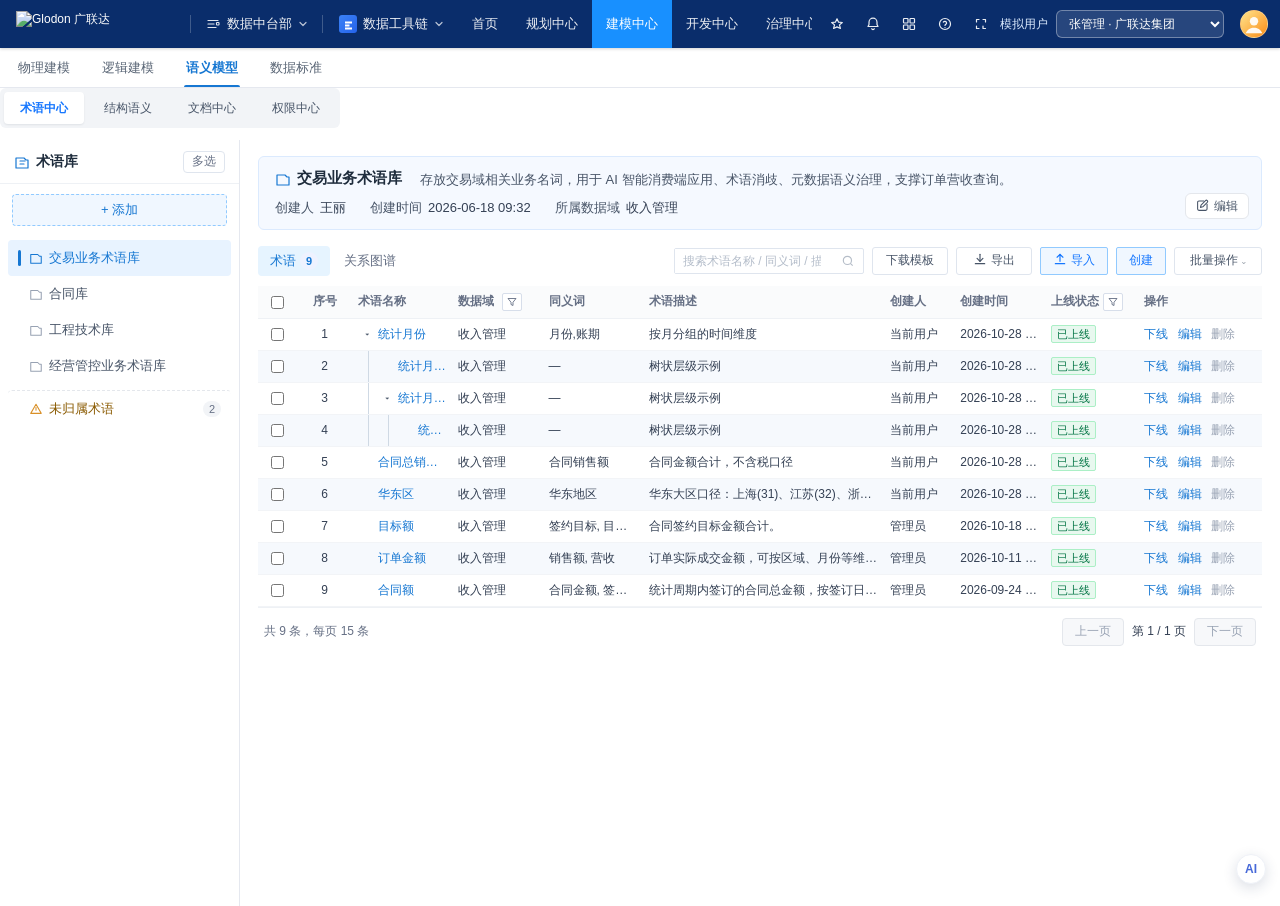
==== commit fb77099b: "Add files via upload" ====
--- a/index.html
+++ b/index.html
@@ -1,76 +1,42 @@
-﻿<!DOCTYPE html>
+<!DOCTYPE html>
 <html lang="zh-CN">
 <head>
   <meta charset="UTF-8" />
   <meta name="viewport" content="width=device-width, initial-scale=1.0" />
-  <title>产品原型 · 三栏布局</title>
+  <title>业务建模页面还原</title>
   <style>
-    :root {
-      --bg: #f0f2f5;
-      --bg-elevated: #f5f5f5;
-      --panel: #ffffff;
-      --panel-soft: #fafafa;
-      --border: #e5eaf3;
-      --border-strong: #d6deeb;
-      --text: #172033;
-      --muted: #667085;
-      --subtle: #98a2b3;
-      --accent: #2563eb;
-      --accent-hover: #1d4ed8;
-      --accent-soft: #eff6ff;
-      --accent-softer: #f5f9ff;
-      --icon: #2563eb;
-      --icon-muted: #60a5fa;
-      --stat-bg: #f0f7ff;
-      --stat-border: #d6e8ff;
-      --success: #16a34a;
-      --warning: #f59e0b;
-      --danger: #ef4444;
-      --danger-soft: #fef2f2;
-      --canvas-dots: rgba(0, 0, 0, 0.06);
-      --radius-sm: 0;
-      --radius-md: 0;
-      --radius-lg: 0;
-      --radius-xl: 0;
-      --shadow-sm: 0 1px 2px rgba(16, 24, 40, 0.05);
-      --shadow-md: 0 8px 24px rgba(16, 24, 40, 0.08);
-      --shadow-lg: 0 20px 48px rgba(15, 23, 42, 0.16);
-      --ring: 0 0 0 3px rgba(37, 99, 235, 0.14);
-      /* 兼容既有变量命名 */
-      --nav-text: #475467;
-      --nav-active-bg: #eff6ff;
-      --nav-active: var(--accent);
-      --app-header-h: 48px;
-      --app-subnav-h: 40px;
-      --workspace-toolbar-h: 48px;
-      --app-workspace-chrome-h: calc(var(--app-header-h) + var(--app-subnav-h) + var(--workspace-toolbar-h));
-    }
-
     * {
       box-sizing: border-box;
     }
 
+    :root {
+      --main-header-height: 48px;
+      --sub-nav-height: 40px;
+      --app-top-chrome-height: calc(var(--main-header-height) + var(--sub-nav-height));
+      --drawer-z-index: 350;
+      --overlay-z-index: 360;
+    }
+
     body {
       margin: 0;
-      font-family: "Segoe UI", "PingFang SC", "Microsoft YaHei", sans-serif;
-      color: var(--text);
-      background: var(--bg);
-      height: 100vh;
-      display: flex;
-      flex-direction: column;
-      overflow: hidden;
+      min-height: 100vh;
+      font-family: "Microsoft YaHei", "PingFang SC", "Segoe UI", Arial, sans-serif;
+      color: #1f2d3d;
+      background: #fff;
+      font-size: 12px;
     }
 
     .main-header {
-      flex-shrink: 0;
-      height: 48px;
+      height: var(--main-header-height);
       display: flex;
       align-items: stretch;
       padding: 0;
-      background: #0a2d6b url("assets/header-bg.png") center / cover no-repeat;
+      background: #0a2d6b url("../业务流程产品原型/assets/header-bg.png") center / cover no-repeat;
       color: #fff;
-      position: relative;
-      z-index: 20;
+      position: sticky;
+      top: 0;
+      z-index: 200;
+      box-shadow: 0 1px 3px rgba(0, 0, 0, 0.18);
     }
 
     .main-header-left,
@@ -126,6 +92,7 @@
       font-size: 13px;
       white-space: nowrap;
       cursor: pointer;
+      font-family: inherit;
     }
 
     .header-dropdown:hover {
@@ -242,16 +209,16 @@
     }
 
     .sub-nav {
-      flex-shrink: 0;
-      height: 40px;
+      height: var(--sub-nav-height);
       display: flex;
       align-items: stretch;
       padding: 0 16px;
       gap: 28px;
       background: #fff;
       border-bottom: 1px solid #e5e8ef;
-      position: relative;
-      z-index: 19;
+      position: sticky;
+      top: var(--main-header-height);
+      z-index: 199;
     }
 
     .sub-nav-item {
@@ -269,12 +236,6 @@
       position: relative;
     }
 
-    /* 覆盖 .sub-nav-item 的 display，确保 hidden / 场景全景菜单真正不可见 */
-    .sub-nav-item[hidden],
-    .sub-nav-item[data-hub-scene] {
-      display: none !important;
-    }
-
     .sub-nav-item:hover {
       color: #1677d2;
     }
@@ -295,18535 +256,543 @@
       border-radius: 2px 2px 0 0;
     }
 
-    body.main--asset-mode .sub-nav-item--scene,
-    body.main--system-mode .sub-nav-item--scene {
-      display: none !important;
-    }
-
-    body:not(.main--asset-mode) .sub-nav-item--asset {
-      display: none !important;
-    }
-
-    body:not(.main--system-mode) .sub-nav-item--system {
-      display: none !important;
-    }
-
-    body.main--app-mode .sub-nav-item--scene,
-    body.main--app-mode .sub-nav-item--asset,
-    body.main--app-mode .sub-nav-item--system {
-      display: none !important;
-    }
-
-    body:not(.main--app-mode) .sub-nav-item--app {
-      display: none !important;
-    }
-
-    /* —— 资产中心 · 迁移助手 —— */
-    .mig-root {
-      flex: 1;
-      min-height: 0;
-      height: 100%;
-      display: flex;
-      flex-direction: column;
-      gap: 16px;
-      padding: 16px;
-      background: #f0f2f5;
-      overflow: auto;
-    }
-
-    .mig-root--list-only {
-      gap: 0;
-    }
-
-    .mig-root--list-only .mig-panel {
-      flex: 1;
-      min-height: 0;
-    }
-
-    .mig-root--import-page {
+    .page {
+      min-height: calc(100vh - 134px);
       background: #fff;
       padding: 0;
     }
 
-    .mig-root--import-page .mig-create--import {
-      border-radius: 0;
-    }
-
-    .mig-assistants {
+    .layout {
+      height: calc(100vh - 134px);
+      min-height: calc(100vh - 134px);
       display: grid;
-      grid-template-columns: repeat(3, minmax(0, 1fr));
-      gap: 16px;
-      flex-shrink: 0;
-    }
-
-    .mig-card {
-      position: relative;
-      display: flex;
-      align-items: flex-start;
-      gap: 14px;
-      min-height: 120px;
-      padding: 22px 18px 18px;
-      border: 1px solid #e5e8ef;
-      border-radius: 12px;
-      background:
-        linear-gradient(180deg, #ffffff 0%, #fafbfd 100%);
-      cursor: pointer;
-      transform: translateY(0);
-      transition:
-        transform 0.2s ease,
-        box-shadow 0.2s ease,
-        border-color 0.2s ease,
-        background 0.2s ease;
-    }
-
-    .mig-card:hover {
-      transform: translateY(-2px);
-      border-color: #91caff;
-      box-shadow: 0 10px 24px rgba(22, 119, 255, 0.1);
-      z-index: 2;
-    }
-
-    .mig-card.is-active {
-      border-color: #1677ff;
-      background: linear-gradient(180deg, #f0f7ff 0%, #ffffff 72%);
-      box-shadow: 0 0 0 1px rgba(22, 119, 255, 0.28), 0 8px 20px rgba(22, 119, 255, 0.08);
-    }
-
-    .mig-card__badge {
-      position: absolute;
-      top: 0;
-      left: 0;
-      height: 22px;
-      padding: 0 10px;
-      border-radius: 12px 0 8px 0;
-      background: linear-gradient(135deg, #1677ff 0%, #4096ff 100%);
-      color: #fff;
-      font-size: 12px;
-      line-height: 22px;
-      font-weight: 600;
-    }
-
-    .mig-card__spark {
-      position: absolute;
-      top: 12px;
-      right: 12px;
-      width: 16px;
-      height: 16px;
-      color: #faad14;
-    }
-
-    .mig-card__icon {
-      flex-shrink: 0;
-      width: 48px;
-      height: 48px;
-      border-radius: 12px;
-      display: flex;
-      align-items: center;
-      justify-content: center;
-      margin-top: 2px;
-    }
-
-    .mig-card__icon svg {
-      width: 24px;
-      height: 24px;
-    }
-
-    .mig-card__icon--scene {
-      background: #e6f4ff;
-      color: #1677ff;
-    }
-
-    .mig-card.is-active .mig-card__icon--scene {
-      background: #1677ff;
-      color: #fff;
-    }
-
-    .mig-card__icon--governance {
-      background: #f6ffed;
-      color: #389e0d;
-    }
-
-    .mig-card.is-active .mig-card__icon--governance {
-      background: #52c41a;
-      color: #fff;
-    }
-
-    .mig-card__icon--analysis {
-      background: #fff7e6;
-      color: #d46b08;
-    }
-
-    .mig-card.is-active .mig-card__icon--analysis {
-      background: #fa8c16;
-      color: #fff;
-    }
-
-    .mig-card__body {
-      min-width: 0;
-      flex: 1;
-      padding-right: 8px;
-    }
-
-    .mig-card__title {
-      margin: 0 0 8px;
-      font-size: 15px;
-      font-weight: 600;
-      color: rgba(0, 0, 0, 0.88);
-      line-height: 1.4;
-    }
-
-    .mig-card.is-active .mig-card__title {
-      color: #1677ff;
-    }
-
-    .mig-card__desc {
-      margin: 0;
-      font-size: 12px;
-      color: rgba(0, 0, 0, 0.45);
-      line-height: 1.55;
-      display: -webkit-box;
-      -webkit-line-clamp: 3;
-      -webkit-box-orient: vertical;
-      overflow: hidden;
-    }
-
-    .mig-panel {
-      flex: 1;
-      min-height: 360px;
-      display: flex;
-      flex-direction: column;
+      grid-template-columns: minmax(0, 1fr);
       background: #fff;
-      border-radius: 8px;
-      overflow: hidden;
-    }
-
-    .mig-app-bar {
-      display: flex;
-      align-items: center;
-      gap: 8px;
-      flex-shrink: 0;
-      padding: 14px 16px 0;
-    }
-
-    .mig-app-bar__label {
-      color: rgba(0, 0, 0, 0.85);
-      font-size: 14px;
-      white-space: nowrap;
-    }
-
-    .mig-app-bar__select {
-      min-width: 260px;
-      height: 32px;
-      padding: 0 28px 0 12px;
-      border: 1px solid #d9d9d9;
-      border-radius: 4px;
-      background: #fff
-        url("data:image/svg+xml,%3Csvg xmlns='http://www.w3.org/2000/svg' width='12' height='12' viewBox='0 0 12 12'%3E%3Cpath fill='%23999' d='M2.5 4.5L6 8l3.5-3.5'/%3E%3C/svg%3E")
-        no-repeat right 10px center;
-      appearance: none;
-      -webkit-appearance: none;
-      font: inherit;
-      font-size: 13px;
-      color: rgba(0, 0, 0, 0.88);
-      cursor: pointer;
-    }
-
-    .mig-app-bar__select:focus {
-      outline: none;
-      border-color: #4096ff;
-      box-shadow: 0 0 0 2px rgba(22, 119, 255, 0.12);
-    }
-
-    .mig-tabs {
-      display: flex;
-      align-items: center;
-      gap: 0;
-      flex-shrink: 0;
-      padding: 0 16px;
-      border-bottom: 1px solid #f0f0f0;
-    }
-
-    .mig-tab {
-      position: relative;
-      height: 44px;
-      padding: 0 16px;
-      border: 0;
-      background: transparent;
-      color: rgba(0, 0, 0, 0.65);
-      font: inherit;
-      font-size: 14px;
-      cursor: pointer;
-    }
-
-    .mig-tab:hover {
-      color: #1677ff;
-    }
-
-    .mig-tab.is-active {
-      color: #1677ff;
-      font-weight: 600;
-    }
-
-    .mig-tab.is-active::after {
-      content: "";
-      position: absolute;
-      left: 16px;
-      right: 16px;
-      bottom: 0;
-      height: 2px;
-      background: #1677ff;
-      border-radius: 2px 2px 0 0;
-    }
-
-    .mig-panel__hd {
+    }
+
+    .journey-pulse {
+      animation: journeyPulse 1.2s ease-in-out 3;
+      box-shadow: 0 0 0 3px rgba(22, 119, 210, 0.28);
+    }
+
+    @keyframes journeyPulse {
+      0%, 100% { box-shadow: 0 0 0 0 rgba(22, 119, 210, 0.35); }
+      50% { box-shadow: 0 0 0 6px rgba(22, 119, 210, 0.08); }
+    }
+
+    .field-setting-toolbar {
       display: flex;
       align-items: center;
       justify-content: space-between;
       gap: 12px;
+      margin: 0 0 10px;
+      padding: 8px 10px;
+      background: #f8fafc;
+      border: 1px dashed #cdd5e0;
+      border-radius: 6px;
+    }
+
+    .field-setting-toolbar p {
+      margin: 0;
+      color: #475467;
+      line-height: 1.5;
+    }
+
+    .field-setting-toolbar-actions {
+      display: flex;
+      gap: 8px;
       flex-shrink: 0;
-      padding: 14px 16px 10px;
-    }
-
-    .mig-panel__title {
-      margin: 0;
-      font-size: 16px;
-      font-weight: 600;
-      color: rgba(0, 0, 0, 0.88);
-    }
-
-    .mig-panel__actions {
-      display: flex;
-      align-items: center;
-      gap: 8px;
-    }
-
-    .mig-search {
-      position: relative;
-      width: 240px;
-    }
-
-    .mig-search__input {
-      width: 100%;
-      height: 32px;
-      padding: 0 32px 0 12px;
-      border: 1px solid #d9d9d9;
-      border-radius: 4px;
-      background: #fff;
-      font: inherit;
-      font-size: 13px;
-      color: rgba(0, 0, 0, 0.88);
-    }
-
-    .mig-search__input:focus {
-      outline: none;
-      border-color: #4096ff;
-      box-shadow: 0 0 0 2px rgba(22, 119, 255, 0.12);
-    }
-
-    .mig-search__icon {
-      position: absolute;
-      top: 50%;
-      right: 10px;
-      width: 14px;
-      height: 14px;
-      transform: translateY(-50%);
-      color: rgba(0, 0, 0, 0.35);
-      pointer-events: none;
-    }
-
-    .mig-btn {
-      height: 32px;
-      padding: 0 16px;
-      border-radius: 4px;
-      font: inherit;
-      font-size: 14px;
-      cursor: pointer;
-    }
-
-    .mig-btn--ghost {
-      border: 1px solid #d9d9d9;
-      background: #fff;
-      color: rgba(0, 0, 0, 0.88);
-    }
-
-    .mig-btn--ghost:hover {
-      border-color: #4096ff;
-      color: #1677ff;
-    }
-
-    .mig-btn--primary {
-      border: 1px solid #1677ff;
-      background: #1677ff;
-      color: #fff;
-    }
-
-    .mig-btn--primary:hover {
-      border-color: #4096ff;
-      background: #4096ff;
-    }
-
-    .mig-table-wrap {
-      flex: 1;
-      min-height: 0;
-      overflow: auto;
-      padding: 0 16px 16px;
-    }
-
-    .mig-table {
+    }
+
+    .field-row-matched td {
+      background: #ecfdf3;
+    }
+
+    .field-row-review td {
+      background: #fffbeb;
+    }
+
+    .field-match-tag {
+      display: inline-block;
+      margin-left: 6px;
+      padding: 0 5px;
+      border-radius: 3px;
+      font-size: 11px;
+      color: #027a48;
+      background: #d1fadf;
+    }
+
+    .metric-kind-pill {
+      display: inline-block;
+      padding: 1px 6px;
+      border-radius: 999px;
+      font-size: 11px;
+    }
+
+    .metric-kind-pill.is-atomic {
+      color: #175cd3;
+      background: #eff8ff;
+    }
+
+    .metric-kind-pill.is-derived {
+      color: #6941c6;
+      background: #f4f3ff;
+    }
+
+    .parse-chunk-table {
       width: 100%;
       border-collapse: collapse;
-      table-layout: fixed;
-    }
-
-    .mig-table th,
-    .mig-table td {
-      padding: 12px 10px;
-      border-bottom: 1px solid #f0f0f0;
-      font-size: 13px;
+      font-size: 12px;
+    }
+
+    .parse-chunk-table th,
+    .parse-chunk-table td {
+      padding: 6px 8px;
+      border-bottom: 1px solid #eaecf0;
       text-align: left;
-      vertical-align: middle;
-    }
-
-    .mig-table th {
-      color: rgba(0, 0, 0, 0.65);
-      font-weight: 600;
-      background: #fafafa;
-      position: sticky;
-      top: 0;
-      z-index: 1;
-    }
-
-    .mig-table td {
-      color: rgba(0, 0, 0, 0.85);
-    }
-
-    .mig-status {
-      display: inline-flex;
-      align-items: center;
-      height: 22px;
-      padding: 0 8px;
-      border-radius: 11px;
-      background: #f6ffed;
-      color: #52c41a;
-      font-size: 12px;
-      line-height: 1;
-    }
-
-    .mig-status.is-pending {
-      background: #e6f4ff;
-      color: #1677ff;
-    }
-
-    .mig-status.is-draft {
-      background: #fff7e6;
-      color: #d46b08;
-    }
-
-    .mig-status.is-exporting {
-      background: #e6f4ff;
-      color: #1677ff;
-    }
-
-    .mig-status.is-fail {
-      background: #fff2f0;
-      color: #ff4d4f;
-    }
-
-    /* —— 迁移助手 · 新建迁出 —— */
-    .mig-create {
-      flex: 1;
-      min-height: 0;
-      display: flex;
-      flex-direction: column;
-      background: #fff;
-      border-radius: 8px;
-      overflow: hidden;
-    }
-
-    .mig-create__hd {
-      display: flex;
-      align-items: center;
-      justify-content: space-between;
-      gap: 12px;
-      flex-shrink: 0;
-      padding: 14px 20px;
-      border-bottom: 1px solid #f0f0f0;
-    }
-
-    .mig-create__hd-left {
-      display: flex;
-      align-items: center;
-      gap: 10px;
-      min-width: 0;
-    }
-
-    .mig-create__back {
-      border: 0;
-      padding: 0;
-      background: transparent;
-      color: #1677ff;
-      font: inherit;
-      font-size: 13px;
-      cursor: pointer;
-      white-space: nowrap;
-    }
-
-    .mig-create__back:hover {
-      color: #4096ff;
-    }
-
-    .mig-create__title {
-      margin: 0;
-      font-size: 16px;
-      font-weight: 600;
-      color: rgba(0, 0, 0, 0.88);
-    }
-
-    .mig-create__body {
-      flex: 1;
-      min-height: 0;
-      overflow: auto;
-      padding: 20px;
-      display: flex;
-      flex-direction: column;
-      gap: 20px;
-    }
-
-    .mig-create__section {
-      display: flex;
-      flex-direction: column;
-      gap: 12px;
-      /* 随 body 滚动展开，避免多段映射被 flex 压扁重叠 */
-      flex-shrink: 0;
-      min-height: auto;
-    }
-
-    .mig-create__section.is-grow {
-      flex: 1;
-      flex-shrink: 1;
-      min-height: 420px;
-    }
-
-    .mig-create__section-title {
-      margin: 0;
-      font-size: 14px;
-      font-weight: 600;
-      color: rgba(0, 0, 0, 0.88);
-    }
-
-    .mig-create__form {
-      display: grid;
-      grid-template-columns: 72px minmax(0, 1fr);
-      gap: 14px 12px;
-      align-items: start;
-      max-width: 720px;
-    }
-
-    .mig-create__label {
-      padding-top: 7px;
-      font-size: 13px;
-      color: rgba(0, 0, 0, 0.65);
-      text-align: right;
-      line-height: 1.4;
-    }
-
-    .mig-create__label.is-required::before {
-      content: "*";
-      color: #ff4d4f;
-      margin-right: 4px;
-    }
-
-    .mig-create__input,
-    .mig-create__textarea {
-      width: 100%;
-      box-sizing: border-box;
-      border: 1px solid #d9d9d9;
-      border-radius: 6px;
-      padding: 6px 11px;
-      font: inherit;
-      font-size: 13px;
-      color: rgba(0, 0, 0, 0.88);
-      background: #fff;
-      outline: none;
-      transition: border-color 0.2s ease;
-    }
-
-    .mig-create__input:focus,
-    .mig-create__textarea:focus {
-      border-color: #1677ff;
-      box-shadow: 0 0 0 2px rgba(22, 119, 255, 0.12);
-    }
-
-    .mig-create__textarea {
-      min-height: 72px;
-      resize: vertical;
-      line-height: 1.5;
-    }
-
-    .mig-create__picker {
-      flex: 1;
-      min-height: 420px;
-      border: 1px solid #f0f0f0;
-      border-radius: 8px;
-      overflow: hidden;
-      background: #fff;
-      display: flex;
-      flex-direction: column;
-    }
-
-    .mig-create__picker .sys-auth-cfg-drawer__body {
-      flex: 1;
-      min-height: 0;
-      height: 100%;
-    }
-
-    .mig-create__ft {
-      display: flex;
-      align-items: center;
-      justify-content: flex-end;
-      gap: 10px;
-      flex-shrink: 0;
-      padding: 12px 20px;
-      border-top: 1px solid #f0f0f0;
-      background: #fafafa;
-    }
-
-    .mig-create__ft.is-center {
-      justify-content: center;
-    }
-
-    /* 迁入 · 步骤条 / 上传 / 映射 */
-    .mig-steps {
-      display: flex;
-      align-items: center;
-      justify-content: center;
-      gap: 0;
-      flex-shrink: 0;
-      padding: 8px 20px 4px;
-    }
-
-    .mig-step {
-      display: inline-flex;
-      align-items: center;
-      gap: 8px;
-      color: rgba(0, 0, 0, 0.45);
-      font-size: 13px;
-      line-height: 1.4;
-    }
-
-    .mig-step__index {
-      width: 24px;
-      height: 24px;
-      border-radius: 50%;
-      border: 1px solid #d9d9d9;
-      background: #fff;
-      color: rgba(0, 0, 0, 0.45);
-      display: inline-flex;
-      align-items: center;
-      justify-content: center;
-      font-size: 12px;
-      font-weight: 600;
-      box-sizing: border-box;
-    }
-
-    .mig-step.is-active {
-      color: rgba(0, 0, 0, 0.88);
-      font-weight: 600;
-    }
-
-    .mig-step.is-active .mig-step__index {
-      border-color: #1677ff;
-      background: #1677ff;
-      color: #fff;
-    }
-
-    .mig-step.is-done .mig-step__index {
-      border-color: #1677ff;
-      background: #fff;
-      color: #1677ff;
-    }
-
-    .mig-step__line {
-      width: 72px;
-      height: 1px;
-      margin: 0 12px;
-      background: #e8e8e8;
-    }
-
-    .mig-step.is-done + .mig-step__line {
-      background: #1677ff;
-    }
-
-    /* —— 迁入流程 · 蓝色主色（页面底白，需强调的状态保留橙/红/绿） —— */
-    .mig-create--import {
-      background: #fff;
-    }
-
-    .mig-create--import .mig-create__hd {
-      border-bottom-color: #f0f0f0;
-      background: #fff;
-    }
-
-    .mig-create--import .mig-create__ft {
-      border-top-color: #f0f0f0;
-      background: #fff;
-    }
-
-    .mig-create--import .mig-create__body {
-      background: #fff;
-    }
-
-    .mig-create--import .mig-create__section-title,
-    .mig-create--import .mig-cmp-section__title,
-    .mig-create--import .mig-detail-list-hd__title {
-      color: #0958d9;
-    }
-
-    .mig-create--import .mig-map-block__title,
-    .mig-create--import .mig-map-group__title,
-    .mig-create--import .mig-map-group__sub-title {
-      color: #0958d9;
-    }
-
-    .mig-create--import .mig-map-table-wrap {
-      border-color: #d6e4ff;
-    }
-
-    .mig-create--import .mig-map-table th,
-    .mig-create--import .mig-ana-map__hd {
-      background: #f0f5ff;
-      color: #0958d9;
-    }
-
-    .mig-create--import .mig-ana-map__row {
-      border-bottom-color: #e6f4ff;
-    }
-
-    .mig-create--import .mig-upload {
-      border-color: #91caff;
-      background: #f0f5ff;
-    }
-
-    .mig-create--import .mig-demo-pkg__badge.is-plain {
-      color: #0958d9;
-      background: #e6f4ff;
-      border: 1px solid #91caff;
-    }
-
-    .mig-create--import .mig-parse__result {
-      background: #e6f4ff;
-      border-color: #91caff;
-      color: #0958d9;
-    }
-
-    .mig-create--import .mig-parse__item-status.is-need {
-      color: #1677ff;
-    }
-
-    .mig-create--import .mig-cmp-config {
-      border-color: #91caff;
-      background: #fff;
-    }
-
-    .mig-create--import .mig-cmp-summary {
-      border-color: #91caff;
-      background: #fff;
-    }
-
-    .mig-create--import .mig-cmp-summary__fail-panel {
-      background: #fff;
-    }
-
-    .mig-create--import .mig-cmp-panel {
-      border-color: #91caff;
-      background: #fff;
-    }
-
-    .mig-create--import .mig-cmp-overview {
-      border-color: transparent;
-      background: #fff;
-    }
-
-    .mig-create--import .mig-cmp-overview th,
-    .mig-create--import .mig-table th {
-      background: #fff;
-      color: #0958d9;
-    }
-
-    .mig-create--import .mig-cmp-empty {
-      border-color: #91caff;
-      background: #f0f5ff;
-      color: #0958d9;
-    }
-
-    .mig-create--import .mig-cmp-legend {
-      border-color: #91caff;
-      background: #f0f5ff;
-      color: #0958d9;
-    }
-
-    .mig-create--import .mig-cmp-model-row.is-expanded td {
-      background: #fafafa;
-    }
-
-    .mig-create--import .mig-cmp-filter {
-      border-color: #91caff;
-      color: #0958d9;
-      background: #fff;
-    }
-
-    .mig-create--import .mig-cmp-filter.is-active {
-      border-color: #1677ff;
-      color: #fff;
-      background: #1677ff;
-    }
-
-    .mig-create--import .mig-cat-card__count.is-ok {
-      color: #1677ff;
-    }
-
-    .mig-create--import .mig-table .mig-status:not(.is-fail) {
-      background: #e6f4ff;
-      color: #1677ff;
-    }
-
-    .mig-create--import .mig-cmp-struct__hd {
-      background: #f0f5ff;
-      color: #0958d9;
-    }
-
-    .mig-create--import .mig-create__picker {
-      border-color: #d6e4ff;
-    }
-
-    .mig-create--import .mig-cmp-tip {
-      color: #597ef7;
-    }
-
-    .mig-create--import .mig-map-picker__panel {
-      border-color: #91caff;
-    }
-
-    .mig-upload {
-      display: flex;
-      flex-direction: column;
-      align-items: center;
-      justify-content: center;
-      gap: 8px;
-      min-height: 140px;
-      padding: 20px;
-      border: 1px dashed #d9d9d9;
-      border-radius: 8px;
-      background: #fafafa;
-      cursor: pointer;
-      transition: border-color 0.2s ease, background 0.2s ease;
-    }
-
-    .mig-upload:hover,
-    .mig-upload.is-dragover {
-      border-color: #1677ff;
-      background: #f0f7ff;
-    }
-
-    .mig-upload__icon {
-      width: 36px;
-      height: 36px;
-      color: #1677ff;
-    }
-
-    .mig-upload__text {
-      margin: 0;
-      font-size: 13px;
-      color: rgba(0, 0, 0, 0.65);
-    }
-
-    .mig-upload__hint {
-      margin: 0;
-      font-size: 12px;
-      color: rgba(0, 0, 0, 0.45);
-    }
-
-    .mig-upload__file {
-      display: flex;
-      align-items: center;
-      gap: 8px;
-      margin-top: 10px;
-      padding: 8px 12px;
-      border: 1px solid #e6f4ff;
-      border-radius: 6px;
-      background: #f0f7ff;
-      color: #1677ff;
-      font-size: 13px;
-    }
-
-    .mig-upload__file-name {
-      min-width: 0;
-      flex: 1;
-      overflow: hidden;
-      text-overflow: ellipsis;
-      white-space: nowrap;
-    }
-
-    .mig-upload__file-remove {
-      border: 0;
-      padding: 0;
-      background: transparent;
-      color: rgba(0, 0, 0, 0.45);
-      cursor: pointer;
-      font-size: 14px;
-      line-height: 1;
-    }
-
-    .mig-upload__file-remove:hover {
-      color: #ff4d4f;
-    }
-
-    .mig-demo-pkgs {
-      display: grid;
-      grid-template-columns: 1fr 1fr;
-      gap: 12px;
-    }
-
-    .mig-demo-pkg {
-      display: flex;
-      flex-direction: column;
-      align-items: flex-start;
-      gap: 6px;
-      width: 100%;
-      padding: 14px 16px;
-      border: 1px solid #e5eaf3;
-      border-radius: 8px;
-      background: #fff;
-      text-align: left;
-      cursor: pointer;
-      font: inherit;
-      transition: border-color 0.15s ease, box-shadow 0.15s ease, background 0.15s ease;
-    }
-
-    .mig-demo-pkg:hover {
-      border-color: #91caff;
-      background: #f5f9ff;
-    }
-
-    .mig-demo-pkg.is-selected {
-      border-color: #1677ff;
-      background: #e6f4ff;
-      box-shadow: 0 0 0 2px rgba(22, 119, 255, 0.12);
-    }
-
-    .mig-demo-pkg__badge {
-      display: inline-flex;
-      align-items: center;
-      padding: 1px 8px;
-      border-radius: 4px;
-      font-size: 12px;
-      line-height: 20px;
-      font-weight: 500;
-    }
-
-    .mig-demo-pkg__badge.is-report {
-      color: #0958d9;
-      background: #e6f4ff;
-      border: 1px solid #91caff;
-    }
-
-    .mig-demo-pkg__badge.is-plain {
-      color: #389e0d;
-      background: #f6ffed;
-      border: 1px solid #b7eb8f;
-    }
-
-    .mig-demo-pkg.is-selected .mig-demo-pkg__badge.is-report {
-      background: #fff;
-    }
-
-    .mig-demo-pkg.is-selected .mig-demo-pkg__badge.is-plain {
-      background: #fff;
-    }
-
-    .mig-demo-pkg__name {
-      font-size: 13px;
-      font-weight: 600;
-      color: rgba(0, 0, 0, 0.88);
-      word-break: break-all;
-    }
-
-    .mig-demo-pkg__desc {
-      margin: 0;
-      font-size: 12px;
-      line-height: 1.6;
-      color: rgba(0, 0, 0, 0.45);
-    }
-
-    @media (max-width: 900px) {
-      .mig-demo-pkgs {
-        grid-template-columns: 1fr;
-      }
-    }
-
-    .mig-map-block {
-      display: flex;
-      flex-direction: column;
-      gap: 10px;
-      margin-bottom: 20px;
-    }
-
-    .mig-map-block:last-child {
-      margin-bottom: 0;
-    }
-
-    .mig-map-block__title {
-      margin: 0;
-      font-size: 14px;
-      font-weight: 600;
-      color: rgba(0, 0, 0, 0.88);
-    }
-
-    .mig-map-group {
-      display: flex;
-      flex-direction: column;
-      gap: 14px;
-      margin-bottom: 20px;
-    }
-
-    .mig-map-group:last-child {
-      margin-bottom: 0;
-    }
-
-    .mig-map-group__title {
-      margin: 0;
-      font-size: 14px;
-      font-weight: 600;
-      color: rgba(0, 0, 0, 0.88);
-    }
-
-    .mig-map-group__sub {
-      display: flex;
-      flex-direction: column;
-      gap: 8px;
-    }
-
-    .mig-map-group__sub-title {
-      margin: 0;
-      font-size: 13px;
-      font-weight: 500;
-      color: rgba(0, 0, 0, 0.65);
-    }
-
-    .mig-map-tabs {
-      display: flex;
-      align-items: center;
-      gap: 0;
-      margin: 0 0 16px;
-      border-bottom: 1px solid #f0f0f0;
-      position: sticky;
-      top: 0;
-      z-index: 30;
-      background: #fff;
-    }
-
-    .mig-map-tab {
-      position: relative;
-      height: 40px;
-      padding: 0 16px;
-      border: 0;
-      background: transparent;
-      color: rgba(0, 0, 0, 0.65);
-      font: inherit;
-      font-size: 14px;
-      cursor: pointer;
-    }
-
-    .mig-map-tab:hover {
-      color: #1677ff;
-    }
-
-    .mig-map-tab.is-active {
-      color: #1677ff;
-      font-weight: 600;
-    }
-
-    .mig-map-tab.is-active::after {
-      content: "";
-      position: absolute;
-      left: 16px;
-      right: 16px;
-      bottom: 0;
-      height: 2px;
-      background: #1677ff;
-      border-radius: 1px 1px 0 0;
-    }
-
-    .mig-map-tab-panel {
-      display: flex;
-      flex-direction: column;
-      gap: 16px;
-      min-height: 0;
-    }
-
-    .mig-map-tabs--scope {
-      top: 40px;
-      z-index: 29;
-      margin: 0 0 12px;
-    }
-
-    .mig-create--import .mig-map-tabs {
-      margin-left: -20px;
-      margin-right: -20px;
-      padding-left: 20px;
-      padding-right: 20px;
-      box-shadow: 0 1px 0 #f0f0f0;
-    }
-
-    .mig-map-app-row {
-      display: flex;
-      align-items: center;
-      gap: 10px;
-      flex-wrap: wrap;
-      padding: 8px 0 10px;
-      position: sticky;
-      top: 80px;
-      z-index: 28;
-      background: #fff;
-    }
-
-    .mig-create--import .mig-map-app-row {
-      margin-left: -20px;
-      margin-right: -20px;
-      padding-left: 20px;
-      padding-right: 20px;
-      box-shadow: 0 1px 0 #f0f0f0;
-    }
-
-    .mig-map-app-row__label {
-      flex: 0 0 auto;
-      color: rgba(0, 0, 0, 0.65);
-      font-size: 13px;
-      white-space: nowrap;
-    }
-
-    .mig-map-app-row__label .is-req {
-      color: #ff4d4f;
-      margin-right: 2px;
-    }
-
-    .mig-map-app-select {
-      width: min(360px, 100%);
-      height: 32px;
-      padding: 0 28px 0 10px;
-      border: 1px solid #d9d9d9;
-      border-radius: 6px;
-      background: #fff;
-      color: rgba(0, 0, 0, 0.88);
-      font: inherit;
-      font-size: 13px;
-      outline: none;
-    }
-
-    .mig-map-app-select:focus {
-      border-color: #1677ff;
-      box-shadow: 0 0 0 2px rgba(22, 119, 255, 0.12);
-    }
-
-    .mig-map-dir-mode {
-      display: flex;
-      flex-direction: column;
-      gap: 10px;
-      margin-bottom: 4px;
-    }
-
-    .mig-map-dir-mode__options {
-      display: flex;
-      flex-wrap: wrap;
-      gap: 16px 24px;
-    }
-
-    .mig-map-dir-mode__option {
-      display: inline-flex;
-      align-items: center;
-      gap: 6px;
-      color: rgba(0, 0, 0, 0.88);
-      font-size: 13px;
-      cursor: pointer;
-      user-select: none;
-    }
-
-    .mig-map-dir-mode__option input {
-      margin: 0;
-      accent-color: #1677ff;
-      cursor: pointer;
-    }
-
-    .mig-map-dir-mode__tip {
-      margin: 0;
-      padding: 10px 12px;
-      border: 1px solid #91caff;
-      border-radius: 6px;
-      background: #e6f4ff;
-      color: rgba(0, 0, 0, 0.65);
-      font-size: 12px;
-      line-height: 1.6;
-    }
-
-    .mig-map-dir-export {
-      margin: 0;
-      padding: 12px 14px;
-      border: 1px solid #f0f0f0;
-      border-radius: 6px;
-      background: #fafafa;
-    }
-
-    .mig-map-dir-export__title {
-      margin: 0 0 8px;
-      color: rgba(0, 0, 0, 0.65);
-      font-size: 12px;
-      font-weight: 500;
-      line-height: 1.4;
-    }
-
-    .mig-map-dir-export__list {
-      margin: 0;
-      padding: 0;
-      list-style: none;
-      display: flex;
-      flex-direction: column;
-      gap: 6px;
-    }
-
-    .mig-map-dir-export__item {
-      display: flex;
-      align-items: flex-start;
-      gap: 8px;
-      color: rgba(0, 0, 0, 0.88);
-      font-size: 13px;
-      line-height: 1.5;
-    }
-
-    .mig-map-dir-export__item::before {
-      content: "";
-      flex: 0 0 auto;
-      width: 6px;
-      height: 6px;
-      margin-top: 6px;
-      border-radius: 50%;
-      background: #1677ff;
-    }
-
-    .mig-map-dir-export__empty {
-      margin: 0;
-      color: rgba(0, 0, 0, 0.45);
-      font-size: 12px;
-      line-height: 1.5;
-    }
-
-    .mig-map-cascade {
-      display: grid;
-      grid-template-columns: minmax(160px, 1fr) minmax(160px, 1fr);
-      gap: 8px;
-      align-items: start;
-      width: 100%;
-    }
-
-    .mig-ana-map {
-      width: 100%;
-      border: 1px solid #f0f0f0;
-      border-radius: 8px;
-      overflow: visible;
-      background: #fff;
-    }
-
-    .mig-ana-map__hd,
-    .mig-ana-map__row {
-      display: grid;
-      grid-template-columns: minmax(160px, 32%) minmax(0, 1fr);
-      gap: 0;
-      align-items: center;
-    }
-
-    .mig-ana-map--batch .mig-ana-map__hd,
-    .mig-ana-map--batch .mig-ana-map__row {
-      grid-template-columns: 36px minmax(140px, 28%) minmax(0, 1fr);
-    }
-
-    .mig-ana-map__check {
-      display: flex;
-      align-items: center;
-      justify-content: center;
-      padding: 10px 8px;
-    }
-
-    .mig-ana-map__check input {
-      width: 16px;
-      height: 16px;
-      cursor: pointer;
-    }
-
-    .mig-map-block__title-row {
-      display: flex;
-      flex-wrap: nowrap;
-      align-items: center;
-      justify-content: flex-start;
-      gap: 8px 12px;
-      margin-bottom: 10px;
-    }
-
-    .mig-map-block__title-row .mig-map-block__title,
-    .mig-map-block__title-row .mig-map-group__sub-title {
-      margin: 0;
+      vertical-align: top;
+    }
+
+    body.embed-list {
+      --app-top-chrome-height: 0px;
+    }
+
+    body.embed-list .main-header,
+    body.embed-list .sub-nav {
+      display: none;
+    }
+
+    body.embed-list .page,
+    body.embed-list .layout,
+    body.embed-list .side {
+      height: 100vh;
+      min-height: 100vh;
+    }
+
+    body.embed-list .layout {
+      grid-template-columns: minmax(0, 1fr);
+    }
+
+    body.embed-list .side {
+      display: none;
+    }
+
+    body.embed-list .content {
+      padding: 10px 8px 0;
+    }
+
+    body.embed-list .tree-create {
+      padding: 8px;
+    }
+
+    body.embed-list .tree-subitem.level-stage {
+      padding-left: 42px;
+    }
+
+    body.embed-list .tree-subitem.level-module {
+      padding-left: 56px;
+    }
+
+    body.embed-list .table thead th {
+      padding-left: 5px;
+      padding-right: 5px;
+    }
+
+    body.embed-list .table tbody td {
+      padding-left: 5px;
+      padding-right: 5px;
+    }
+
+    body.embed-list .table .name {
+      width: 16%;
+    }
+
+    body.embed-list .table .description {
+      width: 23%;
+    }
+
+    body.embed-list .table .type {
+      width: 8%;
+    }
+
+    body.embed-list .table .domain {
+      width: 14%;
+    }
+
+    body.embed-list .table .modifier {
+      width: 9%;
+    }
+
+    body.embed-list .table .time {
+      width: 16%;
+    }
+
+    body.embed-list .table .operation {
+      width: 12%;
+    }
+
+    body.embed-list .search {
+      width: 150px;
+    }
+
+    body.embed-list .actions {
+      gap: 5px;
+    }
+
+    .side { display: none; }
+    /* ===== 术语库 Glossary 样式 ===== */
+    .glossary-side-header { height:44px;display:flex;align-items:center;justify-content:space-between;padding:0 14px;border-bottom:1px solid #eef1f5;background:#fff;flex-shrink:0; }
+    .glossary-side-title { display:flex;align-items:center;gap:6px;font-size:14px;font-weight:600;color:#1f2d3d; }
+    .glossary-side-title svg:first-child { width:16px;height:16px;color:#1677d2; }
+    .glossary-add-btn { width:calc(100% - 24px);margin:10px 12px;height:32px;border:1px dashed #91caff;border-radius:4px;background:#f0f7ff;color:#1677d2;font-size:13px;cursor:pointer;display:flex;align-items:center;justify-content:center;gap:4px; }
+    .glossary-add-btn:hover { border-color:#1677d2;background:#e6f4ff; }
+    .glossary-list { flex:1;min-height:0;overflow-y:auto;padding:4px 8px;list-style:none;margin:0; }
+    .glossary-item { height:36px;display:flex;align-items:center;padding:0 10px;border-radius:4px;cursor:pointer;color:#475467;font-size:13px; }
+    .glossary-item::before { content:"";width:3px;height:16px;background:transparent;border-radius:2px;margin-right:8px;flex-shrink:0; }
+    .glossary-item:hover { background:#f5f8fd;color:#1677d2; }
+    .glossary-item.active { background:#e8f3ff;color:#1677d2;font-weight:500; }
+    .glossary-item.active::before { background:#1677d2; }
+    .glossary-item-icon { width:14px;height:14px;margin-right:6px;color:#98a2b3; }
+    .glossary-item.active .glossary-item-icon { color:#1677d2; }
+    .glossary-item-name { flex:1;min-width:0;overflow:hidden;text-overflow:ellipsis;white-space:nowrap; }
+    /* 未归属术语：数据域已没有术语库的术语（删库后归入这里），用虚线分隔 + 橙色区分 */
+    .glossary-item.is-orphan { margin-top:6px; border-top:1px dashed #e4e7ec; color:#8a5a00; }
+    .glossary-item.is-orphan .glossary-item-icon { color:#d99028; }
+    .glossary-item.is-orphan:hover { background:#fff8ec; color:#b25e09; }
+    .glossary-item.is-orphan.active { background:#fff4e5; color:#b25e09; font-weight:500; }
+    .glossary-item.is-orphan.active::before { background:#d99028; }
+    /* 批量关联任务执行中的术语库：卡片右侧挂「批量关联中」标记 */
+    .gl-batch-badge {
       flex: 0 0 auto;
       display: inline-flex;
       align-items: center;
+      gap: 4px;
+      margin-left: 6px;
+      padding: 1px 7px;
+      border: 1px solid #bcd9ff;
+      border-radius: 999px;
+      background: #eff6ff;
+      color: #1677d2;
+      font-size: 11px;
+      line-height: 1.6;
       white-space: nowrap;
     }
-
-    .mig-map-batch-btn {
-      font-size: 12px;
-      padding: 2px 10px;
-      height: 28px;
-    }
-
-    .mig-map-list-search {
-      width: min(240px, 100%);
-      height: 28px;
-      padding: 0 10px;
-      border: 1px solid #d9d9d9;
-      border-radius: 4px;
-      background: #fff;
-      font: inherit;
-      font-size: 12px;
-      color: rgba(0, 0, 0, 0.88);
-    }
-
-    .mig-map-list-search:focus {
-      outline: none;
-      border-color: #1677ff;
-      box-shadow: 0 0 0 2px rgba(22, 119, 255, 0.12);
-    }
-
-    .mig-map-list-pager {
-      padding: 8px 0 0;
-      justify-content: flex-end;
-    }
-
-    .mig-ana-map__empty {
-      padding: 28px 12px;
-      text-align: center;
-      color: rgba(0, 0, 0, 0.35);
+    .gl-batch-badge .term-link-job-spin { width: 10px; height: 10px; border-width: 1.5px; }
+    .glossary-item-count { flex:0 0 auto; margin-left:8px; padding:0 6px; border-radius:9px; background:#f2f4f7; color:#667085; font-size:11px; line-height:16px; }
+    /* 术语库目录多选：勾选框 + 底部操作条 */
+    .glossary-multi-toggle { height:22px;padding:0 8px;border:1px solid #dfe5ee;border-radius:4px;background:#fff;color:#667085;font-size:12px;cursor:pointer; }
+    .glossary-multi-toggle:hover { color:#1677d2;border-color:#88bdfb;background:#f4f9ff; }
+    .glossary-multi-toggle.is-on { color:#1677d2;border-color:#88bdfb;background:#eaf4ff; }
+    .glossary-item .gl-check { flex:0 0 auto;display:none;align-items:center;justify-content:center;width:13px;height:13px;margin-right:8px;border:1px solid #d0d5dd;border-radius:3px;background:#fff; }
+    .glossary-item .gl-check::after { content:"";width:6px;height:3px;border-left:1.6px solid #fff;border-bottom:1.6px solid #fff;transform:rotate(-45deg) translateY(-1px);opacity:0; }
+    .glossary-list.is-multi .glossary-item .gl-check { display:inline-flex; }
+    .glossary-item.is-checked .gl-check { background:#1677d2;border-color:#1677d2; }
+    .glossary-item.is-checked .gl-check::after { opacity:1; }
+    .glossary-item.is-checked { background:#eaf4ff;color:#1677d2; }
+    .glossary-side-tip { flex-shrink:0;margin:0 12px 8px;padding:8px 10px;border:1px solid #b7e0c2;border-radius:4px;background:#f0fdf4;color:#166534;font-size:12px;line-height:1.5; }
+    .glossary-side-tip[hidden] { display:none !important; }
+    .glossary-side-foot { flex-shrink:0;display:flex;flex-direction:column;align-items:stretch;gap:8px;padding:8px 12px;border-top:1px solid #eef1f5;background:#fff; }
+    .glossary-side-foot[hidden] { display:none !important; }
+    .glossary-multi-summary { color:#667085;font-size:12px;white-space:nowrap; }
+    .glossary-side-foot-actions { display:flex;align-items:center;justify-content:space-between;gap:8px; }
+    .glossary-link-btn { border:0;background:transparent;padding:0;color:#667085;font-size:12px;cursor:pointer;white-space:nowrap; }
+    .glossary-link-btn:hover { color:#1677d2; }
+    .glossary-danger-btn { height:24px;padding:0 10px;border:1px solid #f0b4b4;border-radius:4px;background:#fff;color:#d4380d;font-size:12px;cursor:pointer; }
+    .glossary-danger-btn:hover { border-color:#d4380d;background:#fff2f0; }
+    .glossary-danger-btn:disabled { border-color:#e4e7ec;color:#98a2b3;background:#f7f8fa;cursor:not-allowed; }
+    /* 删除确认弹窗：整库影响清单 */
+    .gdel-warn { display:flex;align-items:flex-start;gap:8px;padding:11px 14px;border:1px solid #ffd8a8;border-radius:4px;background:#fff9ec;color:#8a5a00;font-size:12.5px;line-height:1.7; }
+    .gdel-warn svg { flex:0 0 auto;margin-top:1px;color:#f59a23; }
+    .gdel-warn > span { flex:1 1 auto;min-width:0; }
+    .gdel-block { margin-top:14px; }
+    .gdel-block-title { margin-bottom:6px;color:#344054;font-size:13px;font-weight:600; }
+    .gdel-lib-list, .gdel-impact-list { margin:0;padding:0;list-style:none; }
+    .gdel-lib-list li { display:flex;align-items:center;gap:8px;flex-wrap:wrap;padding:7px 12px;border:1px solid #eef1f5;border-radius:4px;background:#fafbfc;font-size:12.5px;color:#344054;margin-bottom:6px; }
+    .gdel-lib-list .gdel-lib-name { font-weight:600;color:#1f2d3d; }
+    .gdel-lib-list .gdel-lib-meta { color:#98a2b3; }
+    /* 影响条目：不能用 flex（文本节点 + <strong> 会被拆成多个 flex item 导致断行错位），
+       改为块级流式排版 + 绝对定位的圆点 */
+    .gdel-impact-list li {
+      position: relative;
+      padding: 6px 0 6px 16px;
       font-size: 13px;
-    }
-
-    .mig-map-tree-picker__panel {
-      min-width: 280px;
-      max-height: 320px;
-    }
-
-    .mig-map-tree {
-      padding: 4px 0 8px;
-      max-height: 240px;
-      overflow: auto;
-    }
-
-    .mig-map-tree__row {
+      color: #475467;
+      line-height: 1.7;
+      word-break: normal;
+      overflow-wrap: break-word;
+    }
+    .gdel-impact-list li::before {
+      content: "";
+      position: absolute;
+      left: 2px;
+      top: 12px;
+      width: 5px;
+      height: 5px;
+      border-radius: 50%;
+      background: #1677d2;
+    }
+    .gdel-impact-list li.is-risk::before { background: #d4380d; }
+    .gdel-impact-list li strong { color:#d4380d;font-weight:600; }
+    .gdel-ack { display:flex;align-items:center;gap:8px;margin:16px 0 4px;color:#344054;font-size:13px;cursor:pointer;user-select:none; }
+    .modal-btn.danger { border:1px solid #d4380d;background:#d4380d;color:#fff; }
+    .modal-btn.danger:disabled { border-color:#e4e7ec;background:#f7f8fa;color:#98a2b3;cursor:not-allowed; }
+    .glossary-empty { padding:24px 12px;text-align:center;color:#98a2b3;font-size:12px; }
+    .glossary-header { padding:0;margin-bottom:10px; }
+    /* breadcrumb+name 已搬到 toolbar 同一行，这里隐藏避免重复 */
+    .glossary-header-top { display:none; }
+    .glossary-header-breadcrumb { display:flex;align-items:center;gap:6px;font-size:13px;color:#98a2b3; }
+    .glossary-header-breadcrumb svg { width:14px;height:14px; }
+    .glossary-header-name { display:flex;align-items:center;gap:8px;font-size:16px;font-weight:600;color:#1f2d3d; }
+    .glossary-header-name svg { width:16px;height:16px;color:#1677d2; }
+    .glossary-header-name .copy-icon { color:#c9d0dc;cursor:pointer; }
+    .glossary-tabs { display:flex;align-items:center;gap:2px;flex-shrink:0; }
+    .glossary-row-actions { display:flex;align-items:center;gap:8px; }
+    .glossary-tab { height:30px;padding:0 12px;border:0;background:transparent;color:#667085;font-size:13px;font-weight:500;cursor:pointer;border-radius:4px;display:flex;align-items:center;gap:4px; }
+    .glossary-tab:hover { color:#1677d2;background:#f0f7ff; }
+    .glossary-tab.active { color:#1677d2;background:#e6f4ff; }
+    .glossary-tab-count { display:inline-flex;align-items:center;justify-content:center;min-width:18px;height:18px;padding:0 5px;border-radius:9px;background:#eef2ff;color:#1677d2;font-size:11px;font-weight:600; }
+    /* 需求：术语库信息卡统一淡蓝色（原浅灰 #fafbfc） */
+    .glossary-desc-card { border:1px solid #dbeafe;border-radius:6px;background:#f5f9ff;padding:12px 16px;margin-bottom:16px;position:relative; }
+    .glossary-desc-card-actions { position:absolute;top:10px;right:12px;display:flex;gap:10px; }
+    .glossary-desc-action { width:16px;height:16px;border:0;background:transparent;color:#98a2b3;cursor:pointer;padding:0; }
+    .glossary-desc-action:hover { color:#1677d2; }
+    /* 标题行：术语库名称在左，描述紧随其后占满右侧剩余空间 */
+    .glossary-card-head { display:flex;align-items:flex-start;gap:18px;margin-bottom:8px; }
+    .glossary-card-head[hidden] { display:none !important; }
+    .glossary-card-title { display:flex;align-items:center;gap:6px;flex:0 0 auto;font-weight:600;font-size:15px;color:#1f2d3d;white-space:nowrap; }
+    .glossary-card-title svg { flex:0 0 auto;color:#1677d2; }
+    /* 「描述」与「创建时间」等标签统一同一字色（#475467），只靠字重区分数值 */
+    .glossary-desc-label { color:#475467;font-size:13px;font-weight:500;margin-bottom:4px; }
+    .glossary-desc-text { color:#475467;font-size:13px;line-height:1.6; }
+    .glossary-desc-empty-text { color:#98a2b3;font-size:13px;font-style:italic; }
+    .glossary-card-head .glossary-desc-text { flex:1 1 auto;min-width:0;margin-top:1px;display:-webkit-box;-webkit-line-clamp:2;-webkit-box-orient:vertical;overflow:hidden; }
+    .glossary-desc-meta { display:flex;align-items:center;gap:24px;flex-wrap:wrap;margin-bottom:0;padding-right:92px; }
+    /* 编辑入口：卡片右下角的小胶囊按钮（方框 + 铅笔图标 + 文字） */
+    .glossary-edit-btn { position:absolute;right:12px;bottom:10px;display:inline-flex;align-items:center;gap:5px;height:26px;padding:0 10px;border:1px solid #e4e7ec;border-radius:6px;background:#fff;color:#475467;font-size:12px;line-height:1;cursor:pointer;transition:color .15s,border-color .15s,background-color .15s; }
+    .glossary-edit-btn:hover { color:#1677d2;border-color:#88bdfb;background:#f4f9ff; }
+    .glossary-edit-btn:active { background:#e8f3ff; }
+    .glossary-edit-btn:focus-visible { outline:2px solid rgba(22,119,210,.35);outline-offset:1px; }
+    .glossary-edit-btn svg { flex:0 0 auto; }
+    .glossary-desc-meta-item { display:flex;align-items:center;gap:6px;font-size:13px; }
+    .glossary-desc-meta-item .meta-label { color:#475467; font-weight:400; }
+    .glossary-desc-meta-item .meta-value { color:#344054;font-weight:500; }
+    .glossary-empty-state { display:flex;flex-direction:column;align-items:center;justify-content:center;padding:50px 20px;text-align:center; }
+    .glossary-empty-state-icon { width:72px;height:72px;border-radius:12px;background:#f2f4f7;display:flex;align-items:center;justify-content:center;margin-bottom:16px;color:#98a2b3; }
+    .glossary-empty-state-icon svg { width:36px;height:36px; }
+    .glossary-empty-state-title { font-size:16px;font-weight:600;color:#1f2d3d;margin-bottom:8px; }
+    .glossary-empty-state-desc { font-size:13px;color:#667085;margin-bottom:20px;line-height:1.6;max-width:420px; }
+    .glossary-new-term-btn { height:36px;padding:0 20px;border:0;border-radius:6px;background:#1677d2;color:#fff;font-size:13px;font-weight:500;cursor:pointer;display:inline-flex;align-items:center;gap:6px; }
+    .glossary-new-term-btn:hover { background:#0958b5; }
+
+    .side-title {
+      height: 38px;
       display: flex;
       align-items: center;
-      gap: 4px;
-      min-height: 30px;
-      padding-right: 8px;
-    }
-
-    .mig-map-tree__toggle {
-      flex-shrink: 0;
-      width: 18px;
-      height: 18px;
-      border: 0;
-      background: transparent;
-      color: rgba(0, 0, 0, 0.45);
-      font-size: 11px;
-      line-height: 18px;
-      cursor: pointer;
-      padding: 0;
-    }
-
-    .mig-map-tree__toggle.is-leaf {
-      cursor: default;
-      visibility: hidden;
-    }
-
-    .mig-map-tree__label {
-      flex: 1;
-      min-width: 0;
-      border: 0;
-      background: transparent;
-      text-align: left;
-      font: inherit;
-      font-size: 13px;
-      color: rgba(0, 0, 0, 0.88);
-      padding: 4px 6px;
-      border-radius: 4px;
-      cursor: pointer;
-      overflow: hidden;
-      text-overflow: ellipsis;
-      white-space: nowrap;
-    }
-
-    .mig-map-tree__label.is-folder {
-      color: rgba(0, 0, 0, 0.65);
-      font-weight: 500;
-    }
-
-    .mig-map-tree__label:hover {
-      background: #f0f5ff;
-    }
-
-    .mig-map-tree__label.is-active {
-      background: #e6f4ff;
-      color: #1677ff;
-    }
-
-    .mig-batch-modal {
-      position: fixed;
-      inset: 0;
-      z-index: 1200;
-      display: flex;
-      align-items: center;
-      justify-content: center;
-      padding: 24px;
-      background: rgba(0, 0, 0, 0.45);
-    }
-
-    .mig-batch-modal__box {
-      width: min(420px, 100%);
-      max-height: min(520px, 100%);
-      display: flex;
-      flex-direction: column;
-      background: #fff;
-      border-radius: 8px;
-      box-shadow: 0 12px 40px rgba(0, 0, 0, 0.15);
-      overflow: hidden;
-    }
-
-    .mig-batch-modal__box--log {
-      width: min(720px, 100%);
-      max-height: min(640px, 100%);
-    }
-
-    .mig-batch-modal__box--log .mig-exec-log {
-      min-height: 320px;
-      max-height: min(480px, calc(100vh - 200px));
-      flex: 1;
-    }
-
-    .mig-batch-modal__hd {
-      display: flex;
-      align-items: center;
-      justify-content: space-between;
-      gap: 12px;
-      padding: 14px 16px;
-      border-bottom: 1px solid #f0f0f0;
-      font-size: 14px;
-      font-weight: 600;
-      color: rgba(0, 0, 0, 0.88);
-    }
-
-    .mig-batch-modal__close {
-      border: 0;
-      background: transparent;
-      font-size: 18px;
-      line-height: 1;
-      color: rgba(0, 0, 0, 0.45);
-      cursor: pointer;
-      padding: 0 4px;
-    }
-
-    .mig-batch-modal__body {
-      padding: 8px 12px 12px;
-      overflow: auto;
-    }
-
-    .mig-batch-modal__search {
-      width: 100%;
-      height: 32px;
-      box-sizing: border-box;
-      margin-bottom: 8px;
-      border: 1px solid #d9d9d9;
-      border-radius: 6px;
-      padding: 0 10px;
-      font: inherit;
-      font-size: 13px;
-    }
-
-    .mig-batch-modal__search:focus {
-      border-color: #1677ff;
-      outline: none;
-    }
-
-    .mig-batch-modal__tip {
-      margin: 0 0 8px;
-      font-size: 12px;
-      color: rgba(0, 0, 0, 0.45);
-      line-height: 1.5;
-    }
-
-    .mig-ana-map__hd {
-      background: #fafafa;
-      border-bottom: 1px solid #f0f0f0;
-    }
-
-    .mig-ana-map__hd > span {
-      padding: 10px 12px;
-      font-size: 13px;
-      color: rgba(0, 0, 0, 0.45);
-      font-weight: 500;
-    }
-
-    .mig-ana-map__hd .is-req {
-      color: #ff4d4f;
-      margin-right: 2px;
-    }
-
-    .mig-ana-map__row {
-      border-bottom: 1px solid #f0f0f0;
-      position: relative;
-      z-index: 1;
-    }
-
-    .mig-ana-map__row:last-child {
-      border-bottom: 0;
-    }
-
-    .mig-ana-map__row.is-open {
-      z-index: 20;
-    }
-
-    .mig-ana-map__src,
-    .mig-ana-map__target {
-      padding: 10px 12px;
-      font-size: 13px;
-      color: rgba(0, 0, 0, 0.88);
-      min-width: 0;
-    }
-
-    .mig-ana-map__src {
-      display: flex;
-      flex-wrap: wrap;
-      align-items: center;
-      gap: 6px;
-      line-height: 1.5;
-    }
-
-    .mig-map-picker {
-      position: relative;
-      width: 100%;
-      z-index: 1;
-    }
-
-    .mig-map-picker.is-open {
-      z-index: 30;
-    }
-
-    .mig-map-picker__trigger {
-      width: 100%;
-      height: 32px;
-      box-sizing: border-box;
-      border: 1px solid #d9d9d9;
-      border-radius: 6px;
-      padding: 0 28px 0 11px;
-      font: inherit;
-      font-size: 13px;
-      color: rgba(0, 0, 0, 0.88);
-      background:
-        #fff
-        url("data:image/svg+xml,%3Csvg width='12' height='8' viewBox='0 0 12 8' fill='none' xmlns='http://www.w3.org/2000/svg'%3E%3Cpath d='M1 1.5 6 6.5 11 1.5' stroke='%2398A2B3' stroke-width='1.4' stroke-linecap='round' stroke-linejoin='round'/%3E%3C/svg%3E")
-        no-repeat right 10px center;
-      text-align: left;
-      cursor: pointer;
-      overflow: hidden;
-      text-overflow: ellipsis;
-      white-space: nowrap;
-    }
-
-    .mig-map-picker__trigger.is-placeholder {
-      color: rgba(0, 0, 0, 0.25);
-    }
-
-    .mig-map-picker__trigger:focus,
-    .mig-map-picker.is-open .mig-map-picker__trigger {
-      border-color: #1677ff;
-      box-shadow: 0 0 0 2px rgba(22, 119, 255, 0.12);
-      outline: none;
-    }
-
-    .mig-map-picker__panel {
-      position: absolute;
-      z-index: 50;
-      top: calc(100% + 4px);
-      left: 0;
-      width: 100%;
-      min-width: 200px;
-      max-height: 240px;
-      box-sizing: border-box;
-      display: none;
-      flex-direction: column;
-      background: #fff;
-      border: 1px solid #e5eaf3;
-      border-radius: 8px;
-      box-shadow: 0 8px 24px rgba(16, 24, 40, 0.12);
-      overflow: hidden;
-    }
-
-    .mig-map-picker.is-open > .mig-map-picker__panel {
-      display: flex;
-    }
-
-    .mig-map-picker__search {
-      flex-shrink: 0;
-      margin: 8px;
-      height: 28px;
-      box-sizing: border-box;
-      border: 1px solid #d9d9d9;
-      border-radius: 6px;
-      padding: 0 10px;
-      font: inherit;
-      font-size: 12px;
-      outline: none;
-    }
-
-    .mig-map-picker__search:focus {
-      border-color: #1677ff;
-    }
-
-    .mig-map-picker__list {
-      flex: 1;
-      min-height: 0;
-      overflow: auto;
-      padding: 4px 0 8px;
-    }
-
-    .mig-map-picker__item {
-      display: block;
-      width: 100%;
-      border: 0;
-      background: transparent;
-      padding: 7px 12px;
-      font: inherit;
-      font-size: 13px;
-      color: rgba(0, 0, 0, 0.88);
-      text-align: left;
-      cursor: pointer;
-      box-sizing: border-box;
-    }
-
-    .mig-map-picker__item:hover,
-    .mig-map-picker__item.is-active {
-      background: #e6f4ff;
-      color: #1677ff;
-    }
-
-    .mig-map-picker__item.is-l1 {
-      padding-left: 20px;
-      font-weight: 500;
-    }
-
-    .mig-map-picker__item.is-l2 {
-      padding-left: 36px;
-      color: rgba(0, 0, 0, 0.75);
-    }
-
-    .mig-map-picker__empty {
-      padding: 16px 12px;
-      font-size: 12px;
-      color: rgba(0, 0, 0, 0.45);
-      text-align: center;
-    }
-
-    .mig-map-table {
-      width: 100%;
-      display: table;
-      border-collapse: collapse;
-      table-layout: fixed;
-    }
-
-    .mig-map-table-wrap {
-      width: 100%;
-      overflow: auto;
-      border: 1px solid #f0f0f0;
-      border-radius: 8px;
-    }
-
-    .mig-map-table th,
-    .mig-map-table td {
-      padding: 10px 12px;
-      border-bottom: 1px solid #f0f0f0;
-      text-align: left;
-      font-size: 13px;
-      vertical-align: middle;
-    }
-
-    .mig-map-table th {
-      color: rgba(0, 0, 0, 0.45);
-      font-weight: 500;
-      background: #fafafa;
-    }
-
-    .mig-map-table th .is-req {
-      color: #ff4d4f;
-      margin-right: 2px;
-    }
-
-    .mig-map-table td {
-      color: rgba(0, 0, 0, 0.88);
-    }
-
-    .mig-map-select {
-      width: 100%;
-      height: 32px;
-      box-sizing: border-box;
-      border: 1px solid #d9d9d9;
-      border-radius: 6px;
-      padding: 0 28px 0 11px;
-      font: inherit;
-      font-size: 13px;
-      color: rgba(0, 0, 0, 0.88);
-      background:
-        #fff
-        url("data:image/svg+xml,%3Csvg width='12' height='8' viewBox='0 0 12 8' fill='none' xmlns='http://www.w3.org/2000/svg'%3E%3Cpath d='M1 1.5 6 6.5 11 1.5' stroke='%2398A2B3' stroke-width='1.4' stroke-linecap='round' stroke-linejoin='round'/%3E%3C/svg%3E")
-        no-repeat right 10px center;
-      appearance: none;
-      outline: none;
-    }
-
-    .mig-map-select:focus {
-      border-color: #1677ff;
-      box-shadow: 0 0 0 2px rgba(22, 119, 255, 0.12);
-    }
-
-    .mig-map-select.is-unmapped,
-    .mig-map-picker__trigger.is-unmapped {
-      border-color: #ff4d4f;
-      background-color: #fff2f0;
-      box-shadow: 0 0 0 2px rgba(255, 77, 79, 0.12);
-    }
-
-    .mig-map-select.is-unmapped:focus,
-    .mig-map-picker.is-open .mig-map-picker__trigger.is-unmapped {
-      border-color: #ff4d4f;
-      box-shadow: 0 0 0 2px rgba(255, 77, 79, 0.18);
-    }
-
-    .mig-map-field {
-      display: flex;
-      flex-direction: column;
-      align-items: stretch;
-      gap: 4px;
-      width: 100%;
-      min-width: 0;
-    }
-
-    .mig-map-pending {
-      font-size: 12px;
-      line-height: 1.4;
-      color: #cf1322;
-    }
-
-    .mig-alert {
-      flex-shrink: 0;
-      padding: 10px 12px;
-      border: 1px solid #ffe58f;
-      background: #fffbe6;
-      color: #ad6800;
-      border-radius: 6px;
-      font-size: 12px;
-      line-height: 1.7;
-    }
-
-    .mig-map-notice {
-      flex-shrink: 0;
-      border: 1px solid #ffd591;
-      background: #fff7e6;
-      border-radius: 8px;
-      overflow: hidden;
-    }
-
-    .mig-map-notice__hd {
-      display: flex;
-      align-items: center;
-      justify-content: space-between;
-      gap: 12px;
-      width: 100%;
-      padding: 10px 12px;
-      border: 0;
-      background: transparent;
-      font: inherit;
-      cursor: pointer;
-      text-align: left;
-      color: #d46b08;
-    }
-
-    .mig-map-notice__hd:hover {
-      background: rgba(255, 247, 230, 0.6);
-    }
-
-    .mig-map-notice__title {
-      display: inline-flex;
-      align-items: center;
-      gap: 8px;
+      padding: 0 16px;
+      color: #1f2d3d;
       font-size: 13px;
       font-weight: 600;
-      color: #d46b08;
-    }
-
-    .mig-map-notice__badge {
-      display: inline-flex;
+      border-bottom: 1px solid #e5e8ef;
+      background: #fff;
+    }
+
+    .tree-create {
+      padding: 10px 12px;
+      border-bottom: 1px solid #e5e8ef;
+      background: #fff;
+    }
+
+    .tree-search {
+      height: 26px;
+      display: flex;
       align-items: center;
-      padding: 0 6px;
-      height: 20px;
-      border-radius: 4px;
-      background: #fa8c16;
-      color: #fff;
-      font-size: 12px;
-      font-weight: 500;
-    }
-
-    .mig-map-notice__toggle {
-      flex-shrink: 0;
-      font-size: 12px;
-      color: #d46b08;
-      white-space: nowrap;
-    }
-
-    .mig-map-notice__toggle::after {
-      content: "收起";
-    }
-
-    .mig-map-notice.is-collapsed .mig-map-notice__toggle::after {
-      content: "展开";
-    }
-
-    .mig-map-notice__body {
-      padding: 0 12px 12px;
-      font-size: 12px;
-      line-height: 1.8;
-      color: #ad6800;
-    }
-
-    .mig-map-notice.is-collapsed .mig-map-notice__body {
-      display: none;
-    }
-
-    .mig-map-notice__body strong {
-      color: #d46b08;
-    }
-
-    /* —— 资源比对 —— */
-    .mig-cmp-hd {
-      display: flex;
-      flex-wrap: wrap;
-      align-items: flex-start;
-      justify-content: space-between;
-      gap: 12px 16px;
-      padding: 14px 16px;
-      border: 1px solid #f0f0f0;
-      border-radius: 8px;
-      background: #fafafa;
-    }
-
-    .mig-cmp-hd__meta {
-      display: grid;
-      grid-template-columns: repeat(2, minmax(160px, auto));
-      gap: 8px 24px;
-      font-size: 13px;
-      color: rgba(0, 0, 0, 0.65);
-    }
-
-    .mig-cmp-hd__meta strong {
-      color: rgba(0, 0, 0, 0.88);
-      font-weight: 600;
-    }
-
-    .mig-cmp-hd__tables {
-      grid-column: 1 / -1;
-      margin-top: 4px;
-    }
-
-    .mig-cmp-hd__actions {
-      display: flex;
-      flex-wrap: wrap;
-      gap: 8px;
-      align-items: center;
-    }
-
-    .mig-cmp-section {
-      display: flex;
-      flex-direction: column;
-      gap: 12px;
-    }
-
-    .mig-cmp-section__title {
-      margin: 0;
-      font-size: 14px;
-      font-weight: 600;
-      color: rgba(0, 0, 0, 0.88);
-    }
-
-    .mig-cmp-report-meta {
-      margin: 4px 0 0;
-      font-size: 13px;
-      font-weight: 400;
-      color: rgba(0, 0, 0, 0.45);
-    }
-
-    .mig-cmp-config {
-      padding: 14px 16px;
-      border: 1px solid #91caff;
-      border-radius: 8px;
+      margin-bottom: 8px;
+      border: 1px solid #dfe5ee;
+      border-radius: 2px;
       background: #fff;
-    }
-
-    .mig-cmp-checks {
-      display: flex;
-      flex-wrap: wrap;
-      gap: 12px 20px;
-      font-size: 13px;
-      color: rgba(0, 0, 0, 0.88);
-    }
-
-    .mig-cmp-checks label {
-      display: inline-flex;
-      align-items: center;
-      gap: 6px;
-      cursor: pointer;
-    }
-
-    .mig-cmp-advanced {
-      margin-top: 12px;
-      border-top: 1px dashed #f0f0f0;
-      padding-top: 12px;
-    }
-
-    .mig-cmp-advanced__toggle {
-      border: 0;
-      padding: 0;
-      background: transparent;
-      color: #1677ff;
-      font: inherit;
-      font-size: 13px;
-      cursor: pointer;
-    }
-
-    .mig-cmp-advanced__body {
-      margin-top: 10px;
-      display: grid;
-      grid-template-columns: repeat(2, minmax(180px, 1fr));
-      gap: 10px 16px;
-      font-size: 13px;
-    }
-
-    .mig-cmp-advanced.is-collapsed .mig-cmp-advanced__body {
-      display: none;
-    }
-
-    .mig-cmp-running {
-      display: flex;
-      align-items: center;
-      gap: 10px;
-      padding: 14px 16px;
-      border: 1px solid #91caff;
-      border-radius: 8px;
-      background: #e6f4ff;
-      color: #0958d9;
-      font-size: 13px;
-    }
-
-    .mig-cmp-running__dot {
-      width: 8px;
-      height: 8px;
-      border-radius: 50%;
-      background: #1677ff;
-      animation: mig-cmp-pulse 1s ease-in-out infinite;
-    }
-
-    @keyframes mig-cmp-pulse {
-      0%,
-      100% {
-        opacity: 0.35;
-      }
-      50% {
-        opacity: 1;
-      }
-    }
-
-    .mig-cmp-fail {
-      padding: 12px 14px;
-      border: 1px solid #ffa39e;
-      border-radius: 8px;
-      background: #fff2f0;
-      color: #cf1322;
-      font-size: 13px;
-      line-height: 1.6;
-    }
-
-    .mig-cmp-overview {
-      border: 1px solid #91caff;
-      border-radius: 8px;
-      overflow: auto;
-      background: #fff;
-    }
-
-    .mig-cmp-overview table {
-      width: 100%;
-      border-collapse: collapse;
-      font-size: 13px;
-    }
-
-    .mig-cmp-overview th,
-    .mig-cmp-overview td {
-      padding: 10px 12px;
-      border-bottom: 1px solid #f0f0f0;
-      text-align: left;
-    }
-
-    .mig-cmp-overview th {
-      background: #fafafa;
-      color: rgba(0, 0, 0, 0.65);
-      font-weight: 500;
-    }
-
-    .mig-cmp-status {
-      display: inline-flex;
-      align-items: center;
-      padding: 1px 8px;
-      border-radius: 4px;
-      font-size: 12px;
-      line-height: 20px;
-      border: 1px solid transparent;
-    }
-
-    .mig-cmp-status.is-ok {
-      color: #389e0d;
-      background: #f6ffed;
-      border-color: #b7eb8f;
-    }
-
-    .mig-cmp-status.is-warn {
-      color: #d46b08;
-      background: #fff7e6;
-      border-color: #ffd591;
-    }
-
-    .mig-cmp-status.is-fail {
-      color: #cf1322;
-      background: #fff2f0;
-      border-color: #ffa39e;
-    }
-
-    .mig-cmp-status.is-new {
-      color: #0958d9;
-      background: #e6f4ff;
-      border-color: #91caff;
-    }
-
-    .mig-cmp-status.is-skip {
-      color: rgba(0, 0, 0, 0.45);
-      background: #fafafa;
-      border-color: #d9d9d9;
-    }
-
-    .mig-cmp-principle {
-      margin: 0;
-      padding: 12px 14px;
-      border: 1px solid #d6e4ff;
-      border-radius: 8px;
-      background: #f0f5ff;
-      font-size: 13px;
-      color: rgba(0, 0, 0, 0.65);
-      line-height: 1.65;
-    }
-
-    .mig-cmp-principle strong {
-      color: rgba(0, 0, 0, 0.88);
-      font-weight: 600;
-    }
-
-    .mig-cmp-principle ol {
-      margin: 8px 0 0;
-      padding-left: 20px;
-    }
-
-    .mig-cmp-principle li + li {
-      margin-top: 4px;
-    }
-
-    .mig-cmp-scope {
-      display: flex;
-      flex-wrap: wrap;
-      gap: 8px 20px;
-      margin-top: 10px;
-      font-size: 12px;
-      color: rgba(0, 0, 0, 0.55);
-    }
-
-    .mig-cmp-scope span {
-      display: inline-flex;
-      align-items: center;
-      gap: 4px;
-    }
-
-    .mig-cmp-scope strong {
-      color: rgba(0, 0, 0, 0.75);
-      font-weight: 500;
-    }
-
-    .mig-cmp-count-table {
-      width: 100%;
-      border-collapse: collapse;
-      font-size: 13px;
-      table-layout: auto;
-    }
-
-    .mig-cmp-count-table th,
-    .mig-cmp-count-table td {
-      padding: 10px 12px;
-      border-bottom: 1px solid #f0f0f0;
-      text-align: left;
-      vertical-align: middle;
-    }
-
-    .mig-cmp-count-table .mig-cmp-count-col-type,
-    .mig-cmp-count-table .mig-cmp-count-col-num,
-    .mig-cmp-count-table .mig-cmp-count-col-status {
-      white-space: nowrap;
-      width: 1%;
-    }
-
-    .mig-cmp-count-table .mig-cmp-count-col-path {
-      max-width: 168px;
-      white-space: nowrap;
-      overflow: hidden;
-      text-overflow: ellipsis;
-    }
-
-    .mig-cmp-count-table th {
-      background: #fafafa;
-      color: rgba(0, 0, 0, 0.65);
-      font-weight: 500;
-    }
-
-    .mig-cmp-count-table tbody tr:last-child td {
-      border-bottom: none;
-    }
-
-    .mig-cmp-count-status.is-ok {
-      color: #389e0d;
-    }
-
-    .mig-cmp-count-status.is-extra {
-      color: #d46b08;
-      font-weight: 500;
-    }
-
-    .mig-cmp-count-extra-btn {
-      border: 0;
-      padding: 0;
-      background: transparent;
-      color: #d46b08;
-      font: inherit;
-      font-size: 13px;
-      font-weight: 600;
-      cursor: pointer;
-      text-decoration: underline;
-      text-underline-offset: 2px;
-    }
-
-    .mig-cmp-count-extra-btn:hover {
-      color: #fa8c16;
-    }
-
-    .mig-cmp-count-row.is-expanded td {
-      background: #fafafa;
-    }
-
-    .mig-cmp-count-extra-detail td {
-      padding: 0 !important;
-      border-bottom: 1px solid #f0f0f0;
-      background: #fafafa;
-    }
-
-    .mig-cmp-count-extra-inner {
-      padding: 12px 14px 14px;
-    }
-
-    .mig-cmp-count-extra-inner .mig-cmp-extra-title {
-      margin: 0 0 6px;
-    }
-
-    .mig-cmp-count-extra-inner .mig-cmp-extra-tip {
-      margin: 0 0 10px;
-    }
-
-    .mig-cmp-count-extra-inner .mig-cmp-overview {
-      border-color: #f0f0f0;
-    }
-
-    .mig-cmp-count-extra-inner .mig-cmp-extra-table th,
-    .mig-cmp-count-extra-inner .mig-cmp-extra-table td {
-      padding: 0;
-      vertical-align: middle;
-      line-height: 1.5;
-      box-sizing: border-box;
-      text-align: left;
-    }
-
-    .mig-cmp-count-extra-inner .mig-cmp-extra-table tbody td {
-      min-height: 44px;
-    }
-
-    .mig-cmp-count-extra-inner .mig-cmp-extra-table tbody tr {
-      transition: background 0.15s ease;
-    }
-
-    .mig-cmp-count-extra-inner .mig-cmp-extra-table tbody tr:hover {
-      background: #fff;
-    }
-
-    .mig-cmp-extra-name-hd,
-    .mig-cmp-extra-name-cell {
-      display: flex;
-      align-items: center;
-      justify-content: flex-start;
-      gap: 10px;
-      min-height: 44px;
-      padding: 10px 14px;
-      box-sizing: border-box;
-      text-align: left;
-    }
-
-    .mig-cmp-extra-name-hd input[type="checkbox"],
-    .mig-cmp-extra-name-cell input[type="checkbox"] {
-      width: 16px;
-      height: 16px;
-      margin: 0;
-      flex-shrink: 0;
-      cursor: pointer;
-      vertical-align: middle;
-    }
-
-    .mig-cmp-extra-name-hd input[type="checkbox"]:disabled,
-    .mig-cmp-extra-name-cell input[type="checkbox"]:disabled {
-      cursor: not-allowed;
-    }
-
-    .mig-cmp-extra-name-text {
-      flex: 1;
-      min-width: 0;
-      color: rgba(0, 0, 0, 0.88);
-      line-height: 1.5;
-      word-break: break-all;
-      text-align: left;
-    }
-
-    .mig-cmp-count-extra-inner .mig-cmp-extra-table td.mig-cmp-extra-id {
-      padding: 10px 14px;
-      min-height: 44px;
-      color: rgba(0, 0, 0, 0.65);
-      white-space: nowrap;
-      vertical-align: middle;
-      text-align: left;
-    }
-
-    .mig-cmp-count-extra-inner .mig-cmp-extra-table th.mig-cmp-extra-th {
-      padding: 10px 14px;
-      min-height: 44px;
-      vertical-align: middle;
-      font-weight: 500;
-      text-align: left;
-    }
-
-    .mig-cmp-extra-notice {
-      margin-bottom: 12px;
-      padding: 10px 12px;
-      border: 1px solid #ffe7ba;
-      border-radius: 8px;
-      background: #fffbe6;
-    }
-
-    .mig-cmp-extra-notice .mig-cmp-extra-title {
-      margin: 0 0 6px;
-    }
-
-    .mig-cmp-extra-notice .mig-cmp-extra-tip {
-      margin: 0;
-    }
-
-    .mig-cmp-count-extra-inner .mig-cmp-extra-actions {
-      margin-bottom: 8px;
-    }
-
-    .mig-cmp-count-extra-btn {
-      border: 0;
-      padding: 0;
-      background: transparent;
-      color: #d46b08;
-      font: inherit;
-      font-size: 13px;
-      font-weight: 600;
-      cursor: pointer;
-      text-decoration: underline;
-      text-underline-offset: 2px;
-    }
-
-    .mig-cmp-count-extra-btn:hover {
-      color: #fa8c16;
-    }
-
-    .mig-cmp-count-row.is-expanded td {
-      background: #fafafa;
-    }
-
-    .mig-cmp-count-extra-detail td {
-      padding: 0 !important;
-      border-bottom: 1px solid #f0f0f0;
-      background: #fafafa;
-    }
-
-    .mig-cmp-count-extra-inner {
-      padding: 12px 14px 14px;
-    }
-
-    .mig-cmp-count-extra-inner .mig-cmp-extra-title {
-      margin: 0 0 6px;
-    }
-
-    .mig-cmp-count-extra-inner .mig-cmp-extra-tip {
-      margin: 0 0 10px;
-    }
-
-    .mig-cmp-count-extra-inner .mig-cmp-overview {
-      border-color: #ffd591;
-      background: #fffbe6;
-    }
-
-    .mig-cmp-extra-block {
-      margin-top: 14px;
-      padding-top: 14px;
-      border-top: 1px dashed #d6e4ff;
-    }
-
-    .mig-cmp-extra-hd {
-      display: flex;
-      flex-wrap: wrap;
-      align-items: center;
-      justify-content: space-between;
-      gap: 8px 12px;
-      margin-bottom: 10px;
-    }
-
-    .mig-cmp-extra-title {
-      margin: 0;
-      font-size: 13px;
-      font-weight: 600;
-      color: rgba(0, 0, 0, 0.88);
-    }
-
-    .mig-cmp-extra-tip {
-      margin: 0 0 10px;
-      font-size: 12px;
-      color: rgba(0, 0, 0, 0.45);
-      line-height: 1.6;
-    }
-
-    .mig-cmp-extra-actions {
-      display: flex;
-      align-items: center;
-      gap: 12px;
-      font-size: 12px;
-      color: rgba(0, 0, 0, 0.65);
-    }
-
-    .mig-cmp-extra-actions label {
-      display: inline-flex;
-      align-items: center;
-      gap: 6px;
-      cursor: pointer;
-    }
-
-    .mig-cmp-delete-preview {
-      margin-top: 14px;
-      border: 1px solid #ffd591;
-      border-radius: 8px;
-      background: #fffbe6;
-      overflow: hidden;
-    }
-
-    .mig-cmp-delete-preview__hd {
-      padding: 10px 14px;
-      background: #fff7e6;
-      border-bottom: 1px solid #ffe7ba;
-      font-size: 13px;
-      font-weight: 600;
-      color: #d46b08;
-    }
-
-    .mig-cmp-delete-preview__sub {
-      padding: 8px 14px 0;
-      font-size: 12px;
-      color: rgba(0, 0, 0, 0.45);
-      line-height: 1.5;
-    }
-
-    .mig-cmp-delete-preview .mig-table {
-      border: none;
-    }
-
-    .mig-cmp-delete-preview .mig-table th,
-    .mig-cmp-delete-preview .mig-table td {
-      background: transparent;
-    }
-
-    .mig-preview-delete-summary {
-      margin-bottom: 12px;
-      border-color: #ffd591;
-      background: #fffbe6;
-    }
-
-    .mig-preview-delete-summary .mig-cmp-summary__item {
-      cursor: default;
-    }
-
-    .mig-preview-delete-summary .mig-cmp-summary__item:hover {
-      background: transparent;
-    }
-
-    .mig-preview-delete-empty {
-      padding: 16px;
-      text-align: center;
-      font-size: 13px;
-      color: rgba(0, 0, 0, 0.45);
-      border: 1px dashed #f0f0f0;
-      border-radius: 8px;
-      background: #fafafa;
-    }
-
-    .mig-tag.is-delete-pending {
-      margin-left: 6px;
-      padding: 0 6px;
-      font-size: 11px;
-      line-height: 18px;
-      border-radius: 4px;
-      background: #fff2f0;
-      color: #cf1322;
-      border: 1px solid #ffa39e;
-    }
-
-    .mig-cmp-tabs {
-      display: flex;
-      gap: 0;
-      border-bottom: 1px solid #f0f0f0;
-      margin-bottom: 0;
-    }
-
-    .mig-cmp-tab-body {
-      flex: 1;
-      min-height: 0;
-      display: flex;
-      flex-direction: column;
-    }
-
-    .mig-cmp-tab-pane {
-      flex: 1;
-      min-height: 0;
-      display: flex;
-      flex-direction: column;
-    }
-
-    .mig-cmp-tab-pane[hidden] {
-      display: none !important;
-    }
-
-    .mig-cmp-tab-badge {
-      margin-left: 6px;
-      padding: 0 6px;
-      font-size: 11px;
-      line-height: 18px;
-      border-radius: 10px;
-      background: #fff7e6;
-      color: #d46b08;
-      border: 1px solid #ffd591;
-      font-weight: 500;
-    }
-
-    .mig-cmp-tab {
-      border: 0;
-      background: transparent;
-      padding: 10px 16px;
-      font: inherit;
-      font-size: 13px;
-      color: rgba(0, 0, 0, 0.65);
-      cursor: pointer;
-      border-bottom: 2px solid transparent;
-      margin-bottom: -1px;
-    }
-
-    .mig-cmp-tab.is-active {
-      color: #1677ff;
-      font-weight: 600;
-      border-bottom-color: #1677ff;
-    }
-
-    .mig-cmp-detail {
-      display: flex;
-      flex-direction: column;
-      gap: 16px;
-      padding-top: 4px;
-    }
-
-    .mig-cmp-subtitle {
-      margin: 0 0 8px;
-      font-size: 13px;
-      font-weight: 600;
-      color: rgba(0, 0, 0, 0.88);
-    }
-
-    .mig-cmp-struct {
-      display: grid;
-      grid-template-columns: 1fr 1fr;
-      gap: 12px;
-    }
-
-    .mig-cmp-struct__col {
-      border: 1px solid #f0f0f0;
-      border-radius: 8px;
-      overflow: auto;
-    }
-
-    .mig-cmp-struct__hd {
-      padding: 10px 14px;
-      background: #fafafa;
-      font-size: 13px;
-      font-weight: 600;
-      color: rgba(0, 0, 0, 0.65);
-      border-bottom: 1px solid #f0f0f0;
-      text-align: center;
-    }
-
-    .mig-cmp-struct table {
-      width: 100%;
-      border-collapse: collapse;
-      font-size: 13px;
-      line-height: 1.5;
-    }
-
-    .mig-cmp-struct th,
-    .mig-cmp-struct td {
-      padding: 11px 12px;
-      border: 1px solid #f0f0f0;
-      text-align: center;
-      vertical-align: middle;
-    }
-
-    .mig-cmp-struct th {
-      padding: 10px 12px;
-      background: #fafafa;
-      font-weight: 600;
-      color: rgba(0, 0, 0, 0.65);
-      white-space: nowrap;
-    }
-
-    .mig-cmp-struct tbody tr:last-child td {
-      border-bottom: 1px solid #f0f0f0;
-    }
-
-    .mig-cmp-struct tr.is-mismatch td {
-      background: transparent;
-    }
-
-    .mig-cmp-struct tr.is-missing td,
-    .mig-cmp-struct tr.is-deleted td {
-      background: transparent;
-      color: #cf1322;
-      text-decoration: line-through;
-    }
-
-    .mig-cmp-struct tr.is-extra td,
-    .mig-cmp-struct tr.is-added td {
-      background: transparent;
-    }
-
-    .mig-cmp-struct tr.is-same td {
-      background: transparent;
-    }
-
-    .mig-cmp-struct tr.is-empty td {
-      background: transparent;
-      color: rgba(0, 0, 0, 0.25);
-    }
-
-    .mig-cmp-struct .is-diff-cell {
-      color: #cf1322;
-      font-weight: 700;
-    }
-
-    .mig-cmp-struct-pair {
-      display: flex;
-      flex-direction: column;
-      height: 100%;
-      min-height: 0;
-      border: 1px solid #f0f0f0;
-      border-radius: 8px;
-      overflow: hidden;
-      background: #fff;
-    }
-
-    .mig-cmp-struct-pair__hd {
-      display: grid;
-      grid-template-columns: 1fr 1fr;
-      flex-shrink: 0;
-      border-bottom: 1px solid #f0f0f0;
-      background: #f0f5ff;
-    }
-
-    .mig-cmp-struct-pair__hd-cell {
-      padding: 10px 14px;
-      font-size: 13px;
-      font-weight: 600;
-      color: #0958d9;
-      text-align: center;
-    }
-
-    .mig-cmp-struct-pair__hd-cell + .mig-cmp-struct-pair__hd-cell {
-      border-left: 1px solid #d6e4ff;
-    }
-
-    .mig-cmp-struct-pair__scroll {
-      flex: 1;
-      min-height: 0;
-      overflow: auto;
-    }
-
-    .mig-cmp-struct-pair__table {
-      width: 100%;
-      border-collapse: collapse;
-      table-layout: fixed;
-      font-size: 13px;
-      line-height: 1.5;
-    }
-
-    .mig-cmp-struct-pair__table > thead > tr > th {
-      position: sticky;
-      top: 0;
-      z-index: 2;
-      padding: 0;
-      border: 0;
-      background: #fafafa;
-    }
-
-    .mig-cmp-struct-pair__side-hd {
-      display: grid;
-      grid-template-columns: minmax(88px, 1.2fr) minmax(72px, 1fr) 72px 56px 48px 48px 56px;
-      width: 100%;
-    }
-
-    .mig-cmp-struct-pair__side-hd span {
-      padding: 10px 8px;
-      border-bottom: 1px solid #f0f0f0;
-      border-right: 1px solid #f0f0f0;
-      color: rgba(0, 0, 0, 0.65);
-      font-weight: 600;
-      text-align: center;
-      white-space: nowrap;
-      box-sizing: border-box;
-    }
-
-    .mig-cmp-struct-pair__side-hd span:last-child {
-      border-right: 0;
-    }
-
-    .mig-cmp-struct-pair__table > thead > tr > th + th {
-      border-left: 1px solid #f0f0f0;
-    }
-
-    .mig-cmp-struct-pair__table > tbody > tr > td {
-      padding: 0;
-      border-bottom: 1px solid #f0f0f0;
-      vertical-align: stretch;
-    }
-
-    .mig-cmp-struct-pair__table > tbody > tr > td + td {
-      border-left: 1px solid #f0f0f0;
-    }
-
-    .mig-cmp-struct-pair__side {
-      display: grid;
-      grid-template-columns: minmax(88px, 1.2fr) minmax(72px, 1fr) 72px 56px 48px 48px 56px;
-      width: 100%;
-      min-height: 40px;
-    }
-
-    .mig-cmp-struct-pair__side span {
-      display: flex;
-      align-items: center;
-      justify-content: center;
-      padding: 10px 8px;
-      border-right: 1px solid #f0f0f0;
-      text-align: center;
-      box-sizing: border-box;
-      word-break: break-all;
-    }
-
-    .mig-cmp-struct-pair__side span:last-child {
-      border-right: 0;
-    }
-
-    .mig-cmp-struct-pair__side.is-empty {
-      color: rgba(0, 0, 0, 0.25);
-    }
-
-    .mig-cmp-struct-pair__side.is-deleted {
-      color: #cf1322;
-      text-decoration: line-through;
-    }
-
-    .mig-cmp-struct-pair__side .is-diff-cell {
-      color: #cf1322;
-      font-weight: 700;
-    }
-
-    .mig-cmp-struct-modal {
-      position: fixed;
-      inset: 0;
-      z-index: 1300;
-      display: flex;
-      align-items: center;
-      justify-content: center;
-      padding: 24px;
-      background: rgba(0, 0, 0, 0.45);
-    }
-
-    .mig-cmp-struct-modal__box {
-      width: min(1180px, 96vw);
-      height: min(780px, 90vh);
-      display: flex;
-      flex-direction: column;
-      background: #fff;
-      border-radius: 8px;
-      box-shadow: 0 12px 40px rgba(0, 0, 0, 0.18);
-      overflow: hidden;
-    }
-
-    .mig-cmp-struct-modal__hd {
-      display: flex;
-      align-items: flex-start;
-      justify-content: space-between;
-      gap: 16px;
-      flex-shrink: 0;
-      padding: 14px 20px;
-      border-bottom: 1px solid #f0f0f0;
-    }
-
-    .mig-cmp-struct-modal__title {
-      margin: 0;
-      font-size: 15px;
-      font-weight: 600;
-      color: rgba(0, 0, 0, 0.88);
-    }
-
-    .mig-cmp-struct-modal__sub {
-      margin: 4px 0 0;
-      font-size: 12px;
-      color: rgba(0, 0, 0, 0.45);
-      line-height: 1.5;
-    }
-
-    .mig-cmp-struct-modal__close {
-      border: 0;
-      background: transparent;
-      font-size: 20px;
-      line-height: 1;
-      color: rgba(0, 0, 0, 0.45);
-      cursor: pointer;
-      padding: 0 4px;
-    }
-
-    .mig-cmp-struct-modal__toolbar {
-      display: flex;
-      align-items: center;
-      gap: 10px;
-      flex-shrink: 0;
-      padding: 10px 20px;
-      border-bottom: 1px solid #f0f0f0;
-    }
-
-    .mig-cmp-struct-modal__search {
-      width: min(280px, 100%);
-      height: 32px;
-      box-sizing: border-box;
-      border: 1px solid #d9d9d9;
-      border-radius: 6px;
-      padding: 0 10px;
-      font: inherit;
-      font-size: 13px;
-    }
-
-    .mig-cmp-struct-modal__search:focus {
-      border-color: #1677ff;
-      outline: none;
-    }
-
-    .mig-cmp-struct-modal__body {
-      flex: 1;
-      min-height: 0;
-      padding: 12px 16px 16px;
-      overflow: hidden;
-    }
-
-    .mig-cmp-struct-modal__body .mig-cmp-struct {
-      height: 100%;
-      min-height: 0;
-    }
-
-    .mig-cmp-struct-modal__body .mig-cmp-struct__col {
-      display: flex;
-      flex-direction: column;
-      min-height: 0;
-      overflow: hidden;
-    }
-
-    .mig-cmp-struct-modal__body .mig-cmp-struct__hd {
-      flex-shrink: 0;
-    }
-
-    .mig-cmp-struct-modal__scroll {
-      flex: 1;
-      min-height: 0;
-      overflow: auto;
-    }
-
-    .mig-cmp-struct-modal__body .mig-cmp-struct th {
-      position: sticky;
-      top: 0;
-      z-index: 1;
-    }
-
-    .mig-cmp-legend {
-      display: flex;
-      flex-wrap: wrap;
-      align-items: center;
-      gap: 8px 16px;
-      padding: 8px 12px;
-      margin-bottom: 10px;
-      border: 1px solid #f0f0f0;
-      border-radius: 6px;
-      background: #fafafa;
-      font-size: 12px;
-      color: rgba(0, 0, 0, 0.65);
-    }
-
-    .mig-cmp-toolbar .mig-cmp-legend {
-      margin: 0;
-      padding: 0;
-      border: none;
-      background: transparent;
-      gap: 6px 14px;
-    }
-
-    .mig-cmp-legend__item {
-      display: inline-flex;
-      align-items: center;
-      gap: 6px;
-    }
-
-    .mig-cmp-legend__swatch {
-      display: inline-block;
-      width: 14px;
-      height: 14px;
-      border-radius: 3px;
-      border: 1px solid transparent;
-      flex-shrink: 0;
-    }
-
-    .mig-cmp-legend__swatch.is-delete {
-      background: #fff2f0;
-      border-color: #ffa39e;
-    }
-
-    .mig-cmp-legend__swatch.is-same {
-      background: #f6ffed;
-      border-color: #b7eb8f;
-    }
-
-    .mig-cmp-legend__swatch.is-change {
-      background: #fff7e6;
-      border-color: #ffd591;
-    }
-
-    .mig-cmp-stats {
-      display: grid;
-      grid-template-columns: repeat(4, minmax(120px, 1fr));
-      gap: 10px;
-    }
-
-    .mig-cmp-summary {
-      display: flex;
-      flex-direction: column;
-      border: 1px solid #91caff;
-      border-radius: 8px;
-      background: #fff;
-      overflow: hidden;
-    }
-
-    .mig-cmp-summary__row {
-      display: flex;
-      flex-wrap: wrap;
-      align-items: stretch;
-    }
-
-    .mig-cmp-summary__item {
-      flex: 1 1 0;
-      min-width: 88px;
-      padding: 12px 14px;
-      text-align: center;
-      box-sizing: border-box;
-      border: 0;
-      border-right: 1px solid #91caff;
-      background: transparent;
-      cursor: pointer;
-      font: inherit;
-      transition: background 0.15s ease;
-    }
-
-    .mig-cmp-summary__item:last-child {
-      border-right: none;
-    }
-
-    .mig-cmp-summary__item:hover {
-      background: #f0f5ff;
-    }
-
-    .mig-cmp-summary__item.is-active {
-      background: #e6f4ff;
-    }
-
-    .mig-cmp-summary__label {
-      font-size: 12px;
-      line-height: 1.4;
-      color: #0958d9;
-    }
-
-    .mig-cmp-summary__val {
-      margin-top: 4px;
-      font-size: 20px;
-      font-weight: 600;
-      line-height: 1.2;
-      color: #1677ff;
-    }
-
-    .mig-cmp-summary__fail-panel {
-      padding: 12px 14px;
-      border-top: 1px solid #91caff;
-      background: #fff;
-    }
-
-    .mig-cmp-summary__fail-title {
-      margin: 0 0 10px;
-      font-size: 13px;
-      font-weight: 600;
-      color: #0958d9;
-    }
-
-    .mig-cmp-summary__fail-list {
-      display: flex;
-      flex-direction: column;
-      gap: 8px;
-    }
-
-    .mig-cmp-summary__fail-item {
-      display: flex;
-      flex-wrap: wrap;
-      align-items: flex-start;
-      justify-content: space-between;
-      gap: 8px 12px;
-      padding: 10px 12px;
-      border: 1px solid #91caff;
-      border-radius: 6px;
-      background: #fff;
-    }
-
-    .mig-cmp-summary__fail-meta {
-      flex: 1;
-      min-width: 200px;
-    }
-
-    .mig-cmp-summary__fail-name {
-      font-size: 13px;
-      font-weight: 600;
-      color: rgba(0, 0, 0, 0.88);
-    }
-
-    .mig-cmp-summary__fail-type {
-      margin-left: 8px;
-      font-size: 12px;
-      color: rgba(0, 0, 0, 0.45);
-    }
-
-    .mig-cmp-summary__fail-reason {
-      margin-top: 4px;
-      font-size: 12px;
-      line-height: 1.5;
-      color: rgba(0, 0, 0, 0.65);
-    }
-
-    .mig-cmp-fail-inline {
-      color: #cf1322;
-      font-size: 13px;
-      line-height: 1.5;
-    }
-
-    .mig-cmp-stat {
-      padding: 10px 12px;
-      border: 1px solid #f0f0f0;
-      border-radius: 8px;
-      background: #fafafa;
-    }
-
-    .mig-cmp-stat__label {
-      font-size: 12px;
-      color: rgba(0, 0, 0, 0.45);
-    }
-
-    .mig-cmp-stat__val {
-      margin-top: 4px;
-      font-size: 18px;
-      font-weight: 600;
-      color: rgba(0, 0, 0, 0.88);
-    }
-
-    .mig-cmp-toolbar {
-      display: flex;
-      flex-wrap: wrap;
-      align-items: center;
-      justify-content: space-between;
-      gap: 8px;
-    }
-
-    .mig-cmp-filters {
-      display: flex;
-      flex-wrap: wrap;
-      gap: 6px;
-    }
-
-    .mig-cmp-filter {
-      border: 1px solid #d9d9d9;
-      background: #fff;
-      border-radius: 6px;
-      padding: 4px 10px;
-      font: inherit;
-      font-size: 12px;
-      cursor: pointer;
-      color: rgba(0, 0, 0, 0.65);
-    }
-
-    .mig-cmp-filter.is-active {
-      border-color: #1677ff;
-      color: #1677ff;
-      background: #e6f4ff;
-    }
-
-    .mig-cmp-diff table {
-      width: 100%;
-      border-collapse: collapse;
-      font-size: 12px;
-    }
-
-    .mig-cmp-diff th,
-    .mig-cmp-diff td {
-      padding: 8px 10px;
-      border-bottom: 1px solid #f0f0f0;
-      text-align: left;
-      vertical-align: top;
-    }
-
-    .mig-cmp-diff th {
-      background: #fafafa;
-      color: rgba(0, 0, 0, 0.65);
-    }
-
-    .mig-cmp-diff tr.is-expanded {
-      background: #fafafa;
-    }
-
-    .mig-cmp-diff-expand {
-      margin-top: 8px;
-      padding: 8px;
-      border: 1px solid #f0f0f0;
-      border-radius: 6px;
-      background: #fff;
-      font-size: 12px;
-    }
-
-    .mig-cmp-diff-expand table {
-      width: 100%;
-    }
-
-    .mig-cmp-diff-expand td.is-diff {
-      color: #cf1322;
-      font-weight: 600;
-    }
-
-    .mig-cmp-empty {
-      padding: 32px 16px;
-      text-align: center;
-      color: rgba(0, 0, 0, 0.45);
-      font-size: 13px;
-      border: 1px dashed #f0f0f0;
-      border-radius: 8px;
-      background: #fafafa;
-    }
-
-    .mig-cmp-tip {
-      font-size: 12px;
-      color: rgba(0, 0, 0, 0.45);
-      line-height: 1.6;
-    }
-
-    .mig-cmp-panel {
-      border: 1px solid #91caff;
-      border-radius: 8px;
-      background: #fff;
-      overflow: hidden;
-    }
-
-    .mig-cmp-panel .mig-cmp-toolbar {
-      padding: 12px 14px 0;
-    }
-
-    .mig-cmp-panel .mig-cmp-summary {
-      border: none;
-      border-radius: 0;
-      border-top: 1px solid #91caff;
-      border-bottom: 1px solid #91caff;
-    }
-
-    .mig-cmp-panel .mig-cmp-overview {
-      border: none;
-      border-radius: 0;
-      border-top: 1px solid #91caff;
-      margin-top: 0;
-    }
-
-    .mig-cmp-model-name strong {
-      font-size: 13px;
-      font-weight: 600;
-      color: rgba(0, 0, 0, 0.88);
-      line-height: 1.4;
-    }
-
-    .mig-cmp-type {
-      display: inline-flex;
-      padding: 1px 8px;
-      border-radius: 4px;
-      font-size: 12px;
-      line-height: 20px;
-      border: 1px solid #d9d9d9;
-      color: rgba(0, 0, 0, 0.65);
-      background: #fff;
-    }
-
-    .mig-cmp-model-row.is-expanded td {
-      background: #fafafa;
-    }
-
-    .mig-cmp-model-detail td {
-      padding: 0 !important;
-      border-bottom: 1px solid #f0f0f0;
-    }
-
-    .mig-cmp-model-detail .mig-cmp-struct {
-      padding: 16px;
-    }
-
-    .mig-ds-table {
-      width: 100%;
-      border-collapse: collapse;
-      table-layout: fixed;
-    }
-
-    .mig-ds-table th,
-    .mig-ds-table td {
-      padding: 8px 10px;
-      border: 1px solid #f0f0f0;
-      text-align: left;
-      font-size: 12px;
-      vertical-align: middle;
-    }
-
-    .mig-ds-table th {
-      background: #fafafa;
-      color: rgba(0, 0, 0, 0.65);
-      font-weight: 600;
-    }
-
-    .mig-ds-table .is-muted {
-      color: rgba(0, 0, 0, 0.45);
-    }
-
-    .mig-ds-check {
-      display: inline-flex;
-      align-items: center;
-      gap: 6px;
-      white-space: nowrap;
-    }
-
-    .mig-res-toolbar {
-      display: flex;
-      justify-content: flex-end;
-      margin-bottom: 8px;
-    }
-
-    .mig-res-table tr.is-dup {
-      background: #fff1f0;
-    }
-
-    .mig-tag {
-      display: inline-block;
-      padding: 1px 8px;
-      border-radius: 4px;
-      font-size: 12px;
-      line-height: 20px;
-    }
-
-    .mig-tag.is-ok {
-      color: #389e0d;
-      background: #f6ffed;
-      border: 1px solid #b7eb8f;
-    }
-
-    .mig-tag.is-miss {
-      color: #d46b08;
-      background: #fff7e6;
-      border: 1px solid #ffd591;
-    }
-
-    .mig-tag.is-manual {
-      color: #1677ff;
-      background: #e6f4ff;
-      border: 1px solid #91caff;
-    }
-
-    .mig-tag.is-dup {
-      color: #cf1322;
-      background: #fff1f0;
-      border: 1px solid #ffa39e;
-    }
-
-    .mig-tag.is-migrate {
-      color: #1677ff;
-      background: #e6f4ff;
-      border: 1px solid #91caff;
-      margin-left: 6px;
-    }
-
-    .mig-mode-list {
-      display: flex;
-      flex-direction: column;
-      gap: 8px;
-    }
-
-    .mig-mode-item {
-      display: flex;
-      align-items: flex-start;
-      gap: 8px;
-      padding: 10px 12px;
-      border: 1px solid #e8e8e8;
-      border-radius: 8px;
-      cursor: pointer;
-      background: #fff;
-    }
-
-    .mig-mode-item:hover {
-      border-color: #91caff;
-    }
-
-    .mig-mode-item.is-active {
-      border-color: #1677ff;
-      background: #f0f7ff;
-    }
-
-    .mig-mode-item input {
-      margin-top: 3px;
-    }
-
-    .mig-mode-item__title {
-      font-size: 13px;
-      color: rgba(0, 0, 0, 0.88);
-      font-weight: 600;
-    }
-
-    .mig-mode-item__desc {
-      margin-top: 2px;
-      font-size: 12px;
-      color: rgba(0, 0, 0, 0.45);
-      line-height: 1.5;
-    }
-
-    .mig-parse {
-      max-width: 640px;
-      margin: 24px auto 0;
-      text-align: center;
-    }
-
-    .mig-parse__title {
-      margin: 0 0 8px;
-      font-size: 16px;
-      font-weight: 600;
-      color: rgba(0, 0, 0, 0.88);
-    }
-
-    .mig-parse__sub {
-      margin: 0 0 20px;
-      font-size: 13px;
-      color: rgba(0, 0, 0, 0.45);
-      line-height: 1.6;
-    }
-
-    .mig-parse__spinner {
-      width: 36px;
-      height: 36px;
-      margin: 0 auto 20px;
-      border: 3px solid #e6f4ff;
-      border-top-color: #1677ff;
-      border-radius: 50%;
-      animation: mig-spin 0.8s linear infinite;
-    }
-
-    .mig-parse__spinner.is-done {
-      animation: none;
-      border-color: #52c41a;
-      border-top-color: #52c41a;
-      position: relative;
-    }
-
-    .mig-parse__spinner.is-done::after {
-      content: "✓";
-      position: absolute;
-      inset: 0;
-      display: flex;
-      align-items: center;
-      justify-content: center;
-      color: #52c41a;
-      font-size: 18px;
-      font-weight: 700;
-    }
-
-    @keyframes mig-spin {
-      to { transform: rotate(360deg); }
-    }
-
-    .mig-parse__list {
-      text-align: left;
-      border: 1px solid #f0f0f0;
-      border-radius: 8px;
-      overflow: hidden;
-      background: #fff;
-    }
-
-    .mig-parse__item {
-      display: flex;
-      align-items: center;
-      justify-content: space-between;
-      gap: 12px;
-      padding: 12px 14px;
-      border-bottom: 1px solid #f5f5f5;
-      font-size: 13px;
-    }
-
-    .mig-parse__item:last-child {
-      border-bottom: none;
-    }
-
-    .mig-parse__item-name {
-      color: rgba(0, 0, 0, 0.88);
-    }
-
-    .mig-parse__item-status {
-      flex-shrink: 0;
-      font-size: 12px;
-      color: rgba(0, 0, 0, 0.45);
-    }
-
-    .mig-parse__item-status.is-scan {
-      color: #1677ff;
-    }
-
-    .mig-parse__item-status.is-need {
-      color: #389e0d;
-    }
-
-    .mig-parse__item-status.is-skip {
-      color: rgba(0, 0, 0, 0.25);
-    }
-
-    .mig-parse__result {
-      margin-top: 16px;
-      padding: 10px 12px;
-      border-radius: 6px;
-      background: #f6ffed;
-      border: 1px solid #b7eb8f;
-      color: #389e0d;
-      font-size: 13px;
-      text-align: left;
-      line-height: 1.6;
-    }
-
-    /* 迁入执行 */
-    .mig-exec-phase {
-      display: flex;
-      flex-wrap: wrap;
-      align-items: center;
-      gap: 8px 16px;
-      margin-bottom: 12px;
-      font-size: 13px;
-      color: rgba(0, 0, 0, 0.65);
-    }
-
-    .mig-exec-phase strong {
-      color: rgba(0, 0, 0, 0.88);
-    }
-
-    .mig-exec-progress {
-      margin-bottom: 16px;
-    }
-
-    .mig-exec-progress__track {
-      height: 8px;
-      border-radius: 4px;
-      background: #f0f0f0;
-      overflow: hidden;
-    }
-
-    .mig-exec-progress__bar {
-      height: 100%;
-      width: 0;
-      border-radius: 4px;
-      background: linear-gradient(90deg, #1677ff, #69b1ff);
-      transition: width 0.25s ease;
-    }
-
-    .mig-exec-progress__meta {
-      display: flex;
-      justify-content: space-between;
-      margin-top: 6px;
-      font-size: 12px;
-      color: rgba(0, 0, 0, 0.45);
-    }
-
-    .mig-exec-log {
-      flex: 1;
-      min-height: 280px;
-      max-height: 420px;
-      overflow: auto;
-      border: 1px solid #91caff;
-      border-radius: 8px;
-      background: #fff;
-      padding: 12px 14px;
-      font-family: ui-monospace, SFMono-Regular, Menlo, Consolas, monospace;
-      font-size: 12px;
-      line-height: 1.7;
-    }
-
-    .mig-exec-log.is-paused {
-      border-color: #ffa39e;
-      background: #fff2f0;
-    }
-
-    .mig-exec-log__line {
-      margin: 0;
-      padding: 2px 0;
-      color: rgba(0, 0, 0, 0.75);
-    }
-
-    .mig-exec-log__line.is-ok {
-      color: #389e0d;
-    }
-
-    .mig-exec-log__line.is-fail {
-      color: #cf1322;
-      font-weight: 600;
-    }
-
-    .mig-exec-log__line.is-info {
-      color: #1677ff;
-    }
-
-    .mig-exec-fail-banner {
-      margin-bottom: 12px;
-      padding: 12px 14px;
-      border: 1px solid #ffa39e;
-      border-radius: 8px;
-      background: #fff2f0;
-      color: #cf1322;
-      font-size: 13px;
-      line-height: 1.6;
-    }
-
-    .mig-exec-fail-banner strong {
-      display: block;
-      margin-bottom: 4px;
-      font-size: 14px;
-    }
-
-    .mig-detail-fail {
-      margin-bottom: 16px;
-      padding: 14px 16px;
-      border: 1px solid #ffa39e;
-      border-radius: 8px;
-      background: #fff2f0;
-    }
-
-    .mig-detail-fail__title {
-      margin: 0 0 8px;
-      font-size: 14px;
-      font-weight: 600;
-      color: #cf1322;
-    }
-
-    .mig-detail-fail__reason {
-      margin: 0;
-      font-size: 13px;
-      line-height: 1.65;
-      color: rgba(0, 0, 0, 0.75);
-    }
-
-    .mig-status.is-importing {
-      background: #e6f4ff;
-      color: #1677ff;
-    }
-
-    .mig-status.is-clickable {
-      cursor: pointer;
-      text-decoration: underline;
-      text-decoration-style: dashed;
-      text-underline-offset: 3px;
-      transition: opacity 0.15s ease, box-shadow 0.15s ease;
-    }
-
-    .mig-status.is-clickable:hover {
-      opacity: 0.88;
-      box-shadow: 0 0 0 1px currentColor;
-    }
-
-    .mig-res-name {
-      width: 100%;
-      height: 28px;
-      box-sizing: border-box;
-      border: 1px solid #d9d9d9;
-      border-radius: 4px;
-      padding: 0 8px;
-      font: inherit;
-      font-size: 12px;
-    }
-
-    /* 迁入/迁出 · 详情 */
-    .mig-detail-meta {
-      display: grid;
-      grid-template-columns: 72px minmax(0, 1fr);
-      gap: 12px 12px;
-      align-items: center;
-      max-width: 720px;
-      margin-bottom: 4px;
-    }
-
-    .mig-detail-meta__label {
-      font-size: 13px;
-      color: rgba(0, 0, 0, 0.65);
-      text-align: right;
-    }
-
-    .mig-detail-meta__value {
-      font-size: 13px;
-      color: rgba(0, 0, 0, 0.88);
-      line-height: 1.5;
-      word-break: break-all;
-    }
-
-    .mig-cat-grid {
-      display: grid;
-      grid-template-columns: repeat(8, minmax(0, 1fr));
-      gap: 10px;
-    }
-
-    .mig-cat-card {
-      display: flex;
-      align-items: center;
-      justify-content: space-between;
-      gap: 8px;
-      min-height: 44px;
-      padding: 8px 10px;
-      border: 1px solid #e8e8e8;
-      border-radius: 4px;
-      background: #fff;
-      cursor: pointer;
-      text-align: left;
-      transition: border-color 0.15s ease, box-shadow 0.15s ease, background 0.15s ease;
-    }
-
-    .mig-cat-card:hover {
-      border-color: #91caff;
-    }
-
-    .mig-cat-card.is-active {
-      border-color: #1677ff;
-      background: #f0f7ff;
-      box-shadow: 0 0 0 1px rgba(22, 119, 255, 0.2);
-    }
-
-    .mig-cat-card__name {
-      min-width: 0;
-      font-size: 12px;
-      color: rgba(0, 0, 0, 0.88);
-      line-height: 1.3;
-      overflow: hidden;
-      text-overflow: ellipsis;
-      white-space: nowrap;
-    }
-
-    .mig-cat-card__stat {
-      flex-shrink: 0;
-      display: inline-flex;
-      align-items: baseline;
-      gap: 4px;
-      font-size: 12px;
-      color: rgba(0, 0, 0, 0.45);
-      white-space: nowrap;
-    }
-
-    .mig-cat-card__count {
-      font-size: 16px;
-      font-weight: 600;
-      line-height: 1;
-    }
-
-    .mig-cat-card__count.is-ok {
-      color: #52c41a;
-    }
-
-    .mig-cat-card__count.is-fail {
-      color: #ff4d4f;
-    }
-
-    .mig-cat-card__count.is-zero {
-      color: #1677ff;
-    }
-
-    .mig-cat-card__stat-sep {
-      margin: 0 2px;
-      color: #d9d9d9;
-    }
-
-    .mig-detail-list-hd {
-      display: flex;
-      align-items: center;
-      justify-content: space-between;
-      gap: 12px;
-      margin-bottom: 10px;
-    }
-
-    .mig-detail-list-hd__title {
-      margin: 0;
-      font-size: 14px;
-      font-weight: 600;
-      color: rgba(0, 0, 0, 0.88);
-    }
-
-    .mig-detail-list-hd__sub {
-      font-size: 12px;
-      color: rgba(0, 0, 0, 0.45);
-    }
-
-    @media (max-width: 1400px) {
-      .mig-cat-grid {
-        grid-template-columns: repeat(6, minmax(0, 1fr));
-      }
-    }
-
-    @media (max-width: 1100px) {
-      .mig-cat-grid {
-        grid-template-columns: repeat(4, minmax(0, 1fr));
-      }
-    }
-
-    @media (max-width: 720px) {
-      .mig-cat-grid {
-        grid-template-columns: repeat(2, minmax(0, 1fr));
-      }
-    }
-
-    .mig-link {
-      border: 0;
-      padding: 0;
-      margin-right: 12px;
-      background: transparent;
-      color: #1677ff;
-      font: inherit;
-      font-size: 13px;
-      cursor: pointer;
-    }
-
-    .mig-link:hover {
-      color: #4096ff;
-    }
-
-    .mig-link:disabled,
-    .mig-link:disabled:hover {
-      color: #bfbfbf;
-      cursor: not-allowed;
-    }
-
-    .mig-link:last-child {
-      margin-right: 0;
-    }
-
-    .mig-link-sep {
-      margin: 0 8px;
-      color: #d9d9d9;
-      font-size: 12px;
-    }
-
-    .mig-empty {
-      padding: 48px 16px;
-      text-align: center;
-      color: rgba(0, 0, 0, 0.35);
-      font-size: 13px;
-    }
-
-    .mig-pagination {
-      display: flex;
-      align-items: center;
-      justify-content: flex-end;
-      gap: 12px;
-      flex-shrink: 0;
-      padding: 10px 16px 14px;
-      color: rgba(0, 0, 0, 0.65);
-      font-size: 13px;
-    }
-
-    .mig-pagination__total {
-      color: rgba(0, 0, 0, 0.45);
-    }
-
-    .mig-pagination__size {
-      height: 28px;
-      padding: 0 24px 0 8px;
-      border: 1px solid #d9d9d9;
-      border-radius: 4px;
-      background: #fff
-        url("data:image/svg+xml,%3Csvg xmlns='http://www.w3.org/2000/svg' width='12' height='12' viewBox='0 0 12 12'%3E%3Cpath fill='%23999' d='M2.5 4.5L6 8l3.5-3.5'/%3E%3C/svg%3E")
-        no-repeat right 8px center;
-      appearance: none;
-      -webkit-appearance: none;
-      font: inherit;
-      font-size: 13px;
-      color: rgba(0, 0, 0, 0.65);
-      cursor: pointer;
-    }
-
-    .mig-pagination__nav {
-      display: inline-flex;
-      align-items: center;
-      gap: 4px;
-    }
-
-    .mig-pagination__btn {
-      width: 28px;
-      height: 28px;
-      padding: 0;
-      border: 1px solid #d9d9d9;
-      border-radius: 4px;
-      background: #fff;
-      color: rgba(0, 0, 0, 0.45);
-      font: inherit;
-      font-size: 12px;
-      line-height: 1;
-      cursor: pointer;
-    }
-
-    .mig-pagination__btn:disabled {
-      color: rgba(0, 0, 0, 0.25);
-      cursor: not-allowed;
-      background: #fafafa;
-    }
-
-    .mig-pagination__page {
-      min-width: 28px;
-      height: 28px;
-      padding: 0 6px;
-      border-radius: 4px;
-      background: #1677ff;
-      color: #fff;
-      font-size: 13px;
-      line-height: 28px;
-      text-align: center;
-    }
-
-    @media (max-width: 1100px) {
-      .mig-assistants {
-        grid-template-columns: 1fr;
-      }
-    }
-
-    /* —— 系统管理 · 资源授权 —— */
-    .sys-auth-root {
-      flex: 1;
-      min-height: 0;
-      height: 100%;
-      display: grid;
-      grid-template-columns: 220px minmax(0, 1fr);
-      background: #f0f2f5;
-      overflow: hidden;
-    }
-
-    .sys-auth-root.is-nav-collapsed {
-      grid-template-columns: 52px minmax(0, 1fr);
-    }
-
-    .sys-auth-sidebar {
-      position: relative;
-      display: flex;
-      flex-direction: column;
-      min-height: 0;
-      background: #fff;
-      border-right: 1px solid #e8e8e8;
-      overflow: hidden;
-    }
-
-    .sys-auth-sidebar-title {
-      flex-shrink: 0;
-      padding: 16px 20px 12px;
-      font-size: 16px;
-      font-weight: 700;
-      color: rgba(0, 0, 0, 0.88);
-      line-height: 1.4;
-      white-space: nowrap;
-      overflow: hidden;
-      text-overflow: ellipsis;
-    }
-
-    .sys-auth-root.is-nav-collapsed .sys-auth-sidebar-title {
-      opacity: 0;
-      height: 0;
-      padding: 0;
-      pointer-events: none;
-    }
-
-    .sys-auth-menu {
-      flex: 1;
-      min-height: 0;
-      overflow: auto;
-      padding: 0 8px 16px;
-    }
-
-    .sys-auth-menu-item {
-      display: flex;
-      align-items: center;
-      width: 100%;
-      height: 40px;
-      padding: 0 12px;
-      border: 0;
-      border-radius: 4px;
-      background: transparent;
-      color: rgba(0, 0, 0, 0.85);
-      font: inherit;
-      font-size: 14px;
-      text-align: left;
-      cursor: pointer;
-      white-space: nowrap;
-      overflow: hidden;
-      text-overflow: ellipsis;
-    }
-
-    .sys-auth-menu-item:hover {
-      background: #f5f5f5;
-    }
-
-    .sys-auth-menu-item.is-active {
-      background: #e6f4ff;
-      color: #1677ff;
-      font-weight: 600;
-    }
-
-    .sys-auth-root.is-nav-collapsed .sys-auth-menu-item {
-      justify-content: center;
-      padding: 0;
-      font-size: 0;
-    }
-
-    .sys-auth-root.is-nav-collapsed .sys-auth-menu-item::before {
-      content: "授";
-      font-size: 13px;
-      font-weight: 700;
-    }
-
-    .sys-auth-collapse {
-      position: absolute;
-      top: 50%;
-      right: -11px;
-      z-index: 2;
-      transform: translateY(-50%);
-      width: 22px;
-      height: 44px;
-      padding: 0;
-      border: 1px solid #e8e8e8;
-      border-radius: 0 4px 4px 0;
-      background: #fff;
-      color: #8c8c8c;
-      font-size: 12px;
-      line-height: 1;
-      cursor: pointer;
-      box-shadow: 2px 0 6px rgba(0, 0, 0, 0.04);
-    }
-
-    .sys-auth-collapse:hover {
-      color: #1677ff;
-      border-color: #91caff;
-    }
-
-    .sys-auth-main {
-      min-width: 0;
-      min-height: 0;
-      display: flex;
-      flex-direction: column;
-      overflow: hidden;
-      padding: 16px;
-    }
-
-    .sys-auth-toolbar {
-      display: flex;
-      align-items: center;
-      justify-content: space-between;
-      gap: 16px;
-      flex-shrink: 0;
-      margin-bottom: 16px;
-    }
-
-    .sys-auth-app-select {
-      display: inline-flex;
-      align-items: center;
-      gap: 8px;
-      min-width: 0;
-    }
-
-    .sys-auth-app-label {
-      flex-shrink: 0;
-      color: rgba(0, 0, 0, 0.65);
-      font-size: 14px;
-    }
-
-    .sys-auth-app-trigger {
-      display: inline-flex;
-      align-items: center;
-      gap: 8px;
-      max-width: 360px;
-      height: 32px;
-      padding: 0 12px;
-      border: 1px solid #d9d9d9;
-      border-radius: 4px;
-      background: #fff;
-      color: rgba(0, 0, 0, 0.88);
-      font: inherit;
-      font-size: 14px;
-      cursor: pointer;
-    }
-
-    .sys-auth-app-trigger:hover {
-      border-color: #4096ff;
-    }
-
-    .sys-auth-app-trigger__text {
-      min-width: 0;
-      overflow: hidden;
-      text-overflow: ellipsis;
-      white-space: nowrap;
-    }
-
-    .sys-auth-app-trigger__chev {
-      flex-shrink: 0;
-      color: rgba(0, 0, 0, 0.45);
-      font-size: 10px;
-      line-height: 1;
-    }
-
-    .sys-auth-toolbar-right {
-      display: flex;
-      align-items: center;
-      gap: 8px;
-      flex-shrink: 0;
-    }
-
-    .sys-auth-search {
-      width: 220px;
-      height: 32px;
-      padding: 0 12px 0 32px;
-      border: 1px solid #d9d9d9;
-      border-radius: 4px;
-      background:
-        url("data:image/svg+xml,%3Csvg width='14' height='14' viewBox='0 0 24 24' fill='none' stroke='%23bfbfbf' stroke-width='2' xmlns='http://www.w3.org/2000/svg'%3E%3Ccircle cx='11' cy='11' r='7'/%3E%3Cpath d='m20 20-3.5-3.5'/%3E%3C/svg%3E") no-repeat 10px center,
-        #fff;
-      font: inherit;
-      font-size: 14px;
-      color: rgba(0, 0, 0, 0.88);
-    }
-
-    .sys-auth-search:focus {
-      outline: none;
-      border-color: #4096ff;
-      box-shadow: 0 0 0 2px rgba(22, 119, 255, 0.12);
-    }
-
-    .sys-auth-add-btn {
-      width: 32px;
-      height: 32px;
-      padding: 0;
-      border: 0;
-      border-radius: 4px;
-      background: #1677ff;
-      color: #fff;
-      font-size: 18px;
-      line-height: 1;
-      cursor: pointer;
-    }
-
-    .sys-auth-add-btn:hover {
-      background: #4096ff;
-    }
-
-    .sys-auth-grid {
-      flex: 1;
-      min-height: 0;
-      overflow: auto;
-      display: grid;
-      grid-template-columns: repeat(auto-fill, minmax(280px, 1fr));
-      gap: 16px;
-      align-content: start;
-      padding: 6px 4px 12px;
-    }
-
-    .sys-auth-card {
-      position: relative;
-      min-height: 148px;
-      padding: 16px 16px 40px;
-      border: 1px solid #f0f0f0;
-      border-radius: 8px;
-      background: #fff;
-      box-shadow: 0 1px 2px rgba(0, 0, 0, 0.03);
-      transform: scale(1);
-      transform-origin: center center;
-      transition: transform 0.22s ease, box-shadow 0.22s ease, border-color 0.22s ease;
-      will-change: transform;
-    }
-
-    .sys-auth-card:hover {
-      transform: scale(1.04);
-      border-color: #d6e4ff;
-      box-shadow: 0 10px 28px rgba(22, 119, 255, 0.12);
-      z-index: 2;
-    }
-
-    .sys-auth-card.is-authorizing:hover {
-      transform: scale(1);
-      border-color: #f0f0f0;
-      box-shadow: 0 1px 2px rgba(0, 0, 0, 0.03);
-      z-index: auto;
-    }
-
-    .sys-auth-card__title {
-      margin: 0 0 12px;
-      font-size: 14px;
-      font-weight: 600;
-      color: rgba(0, 0, 0, 0.88);
-      line-height: 1.4;
-    }
-
-    .sys-auth-card__title-row {
-      display: flex;
-      align-items: center;
-      gap: 8px;
-      margin: 0 0 12px;
-      min-width: 0;
-    }
-
-    .sys-auth-card__title-row .sys-auth-card__title {
-      margin: 0;
-      min-width: 0;
-      overflow: hidden;
-      text-overflow: ellipsis;
-      white-space: nowrap;
-    }
-
-    .sys-auth-card__badge {
-      flex-shrink: 0;
-      display: inline-flex;
-      align-items: center;
-      height: 20px;
-      padding: 0 8px;
-      border-radius: 10px;
-      background: #e6f4ff;
-      color: #1677ff;
-      font-size: 12px;
-      font-weight: 400;
-      line-height: 1;
-      white-space: nowrap;
-    }
-
-    .sys-auth-card__tenant {
-      display: flex;
-      align-items: center;
-      gap: 8px;
-      margin-bottom: 10px;
-      color: rgba(0, 0, 0, 0.85);
-      font-size: 13px;
-      line-height: 1.4;
-    }
-
-    .sys-auth-card__tenant-icon {
-      display: inline-flex;
-      align-items: center;
-      justify-content: center;
-      width: 18px;
-      height: 18px;
-      color: #1677ff;
-      flex-shrink: 0;
-    }
-
-    .sys-auth-card__tenant-icon svg {
-      width: 16px;
-      height: 16px;
-    }
-
-    .sys-auth-card__meta {
-      display: flex;
-      flex-direction: column;
-      gap: 6px;
-      color: rgba(0, 0, 0, 0.45);
-      font-size: 12px;
-      line-height: 1.5;
-    }
-
-    .sys-auth-card__more {
-      position: absolute;
-      right: 12px;
-      bottom: 10px;
-      width: 28px;
-      height: 28px;
-      padding: 0;
-      border: 0;
-      border-radius: 4px;
-      background: transparent;
-      color: rgba(0, 0, 0, 0.45);
-      font-size: 18px;
-      line-height: 1;
-      letter-spacing: 1px;
-      cursor: pointer;
-    }
-
-    .sys-auth-card__more:hover {
-      background: #f5f5f5;
-      color: rgba(0, 0, 0, 0.75);
-    }
-
-    .sys-auth-card__more.is-open {
-      background: #f5f5f5;
-      color: rgba(0, 0, 0, 0.75);
-    }
-
-    .sys-auth-card__menu {
-      position: absolute;
-      right: 8px;
-      bottom: 40px;
-      z-index: 8;
-      min-width: 112px;
-      padding: 4px 0;
-      border: 1px solid #f0f0f0;
-      border-radius: 4px;
-      background: #fff;
-      box-shadow: 0 6px 16px rgba(0, 0, 0, 0.08);
-    }
-
-    .sys-auth-card__menu[hidden] {
-      display: none !important;
-    }
-
-    .sys-auth-card__menu-item {
-      display: block;
-      width: 100%;
-      padding: 7px 16px;
-      border: 0;
-      background: transparent;
-      color: rgba(0, 0, 0, 0.88);
-      font: inherit;
-      font-size: 14px;
-      text-align: left;
-      line-height: 1.4;
-      cursor: pointer;
-    }
-
-    .sys-auth-card__menu-item:hover {
-      background: #f5f5f5;
-    }
-
-    .sys-auth-card.is-authorizing {
-      cursor: not-allowed;
-    }
-
-    .sys-auth-card.is-authorizing .sys-auth-card__more {
-      pointer-events: none;
-      opacity: 0.4;
-    }
-
-    .sys-auth-card__mask {
-      position: absolute;
-      inset: 0;
-      z-index: 12;
-      display: flex;
-      align-items: center;
-      justify-content: center;
-      padding: 16px;
-      border-radius: 8px;
-      background: rgba(255, 255, 255, 0.72);
-      backdrop-filter: blur(2px);
-      pointer-events: auto;
-    }
-
-    .sys-auth-card__mask-inner {
-      width: 100%;
-      max-width: 200px;
-      text-align: center;
-    }
-
-    .sys-auth-card__mask-title {
-      margin: 0 0 10px;
-      color: rgba(0, 0, 0, 0.88);
-      font-size: 13px;
-      font-weight: 600;
-      line-height: 1.4;
-    }
-
-    .sys-auth-card__progress {
-      height: 6px;
-      overflow: hidden;
-      border-radius: 999px;
-      background: #f0f0f0;
-    }
-
-    .sys-auth-card__progress-bar {
-      height: 100%;
-      width: 0;
-      border-radius: 999px;
-      background: linear-gradient(90deg, #69b1ff, #1677ff);
-      transition: width 0.28s ease;
-    }
-
-    .sys-auth-card__mask-pct {
-      margin-top: 8px;
-      color: #1677ff;
-      font-size: 12px;
-      line-height: 1.4;
-    }
-
-    .sys-auth-confirm {
-      width: min(420px, calc(100vw - 48px));
-    }
-
-    .sys-auth-confirm__body {
-      display: flex;
-      align-items: flex-start;
-      gap: 12px;
-      padding: 20px 24px 8px;
-    }
-
-    .sys-auth-confirm__icon {
-      flex-shrink: 0;
-      width: 22px;
-      height: 22px;
-      margin-top: 1px;
-      border-radius: 50%;
-      background: #faad14;
-      color: #fff;
-      font-size: 14px;
-      font-weight: 700;
-      line-height: 22px;
-      text-align: center;
-    }
-
-    .sys-auth-confirm__content {
-      min-width: 0;
-      flex: 1;
-    }
-
-    .sys-auth-confirm__msg {
-      margin: 0;
-      color: rgba(0, 0, 0, 0.88);
-      font-size: 14px;
-      line-height: 1.5;
-      font-weight: 500;
-    }
-
-    .sys-auth-confirm__sub {
-      margin: 8px 0 0;
-      color: rgba(0, 0, 0, 0.45);
-      font-size: 13px;
-      line-height: 1.5;
-    }
-
-    .sys-auth-card--add {
-      display: flex;
-      flex-direction: column;
-      align-items: center;
-      justify-content: center;
-      gap: 10px;
-      min-height: 148px;
-      padding: 16px;
-      border: 1px dashed #d9d9d9;
-      border-radius: 8px;
-      background: #fafafa;
-      color: rgba(0, 0, 0, 0.45);
-      font: inherit;
-      font-size: 14px;
-      cursor: pointer;
-      transition: border-color 0.15s ease, color 0.15s ease, background 0.15s ease;
-    }
-
-    .sys-auth-card--add:hover {
-      border-color: #1677ff;
-      color: #1677ff;
-      background: #f0f7ff;
-    }
-
-    .sys-auth-card--add__plus {
-      font-size: 28px;
-      line-height: 1;
-      font-weight: 300;
-    }
-
-    .sys-auth-modal-backdrop {
-      position: fixed;
-      inset: 0;
-      z-index: 12040;
-      display: flex;
-      align-items: center;
-      justify-content: center;
-      padding: 24px;
-      background: rgba(0, 0, 0, 0.45);
-    }
-
-    .sys-auth-modal-backdrop[hidden] {
-      display: none;
-    }
-
-    .sys-auth-modal {
-      width: min(520px, 100%);
-      background: #fff;
-      border-radius: 8px;
-      box-shadow: 0 12px 40px rgba(0, 0, 0, 0.18);
-      overflow: hidden;
-    }
-
-    .sys-auth-modal__hd {
-      display: flex;
-      align-items: center;
-      justify-content: space-between;
-      gap: 12px;
-      padding: 14px 20px;
-      border-bottom: 1px solid #f0f0f0;
-    }
-
-    .sys-auth-modal__title {
-      margin: 0;
-      font-size: 16px;
-      font-weight: 600;
-      color: rgba(0, 0, 0, 0.88);
-      line-height: 1.4;
-    }
-
-    .sys-auth-modal__close {
-      width: 28px;
-      height: 28px;
-      padding: 0;
-      border: 0;
-      border-radius: 4px;
-      background: transparent;
-      color: rgba(0, 0, 0, 0.45);
-      font-size: 20px;
-      line-height: 1;
-      cursor: pointer;
-    }
-
-    .sys-auth-modal__close:hover {
-      background: #f5f5f5;
-      color: rgba(0, 0, 0, 0.75);
-    }
-
-    .sys-auth-modal__body {
-      padding: 24px 28px 8px;
-      display: flex;
-      flex-direction: column;
-      gap: 20px;
-    }
-
-    .sys-auth-modal__field {
-      display: grid;
-      grid-template-columns: 96px minmax(0, 1fr);
-      align-items: center;
-      gap: 12px;
-    }
-
-    .sys-auth-modal__label {
-      justify-self: end;
-      color: rgba(0, 0, 0, 0.85);
-      font-size: 14px;
-      line-height: 1.4;
-      white-space: nowrap;
-    }
-
-    .sys-auth-modal__req {
-      margin-right: 2px;
-      color: #ff4d4f;
-    }
-
-    .sys-auth-modal__control {
-      position: relative;
-      min-width: 0;
-    }
-
-    .sys-auth-modal__input {
-      width: 100%;
-      box-sizing: border-box;
-      height: 36px;
-      padding: 0 52px 0 12px;
-      border: 1px solid #d9d9d9;
-      border-radius: 4px;
-      background: #fff;
-      font: inherit;
-      font-size: 14px;
-      color: rgba(0, 0, 0, 0.88);
-    }
-
-    .sys-auth-modal__input:hover {
-      border-color: #4096ff;
-    }
-
-    .sys-auth-modal__input:focus {
-      outline: none;
-      border-color: #4096ff;
-      box-shadow: 0 0 0 2px rgba(22, 119, 255, 0.12);
-    }
-
-    .sys-auth-modal__count {
-      position: absolute;
-      top: 50%;
-      right: 12px;
-      transform: translateY(-50%);
-      color: rgba(0, 0, 0, 0.25);
-      font-size: 12px;
-      line-height: 1;
-      pointer-events: none;
-    }
-
-    .sys-auth-modal__ft {
-      display: flex;
-      justify-content: flex-end;
-      gap: 8px;
-      padding: 12px 20px 16px;
-      border-top: 1px solid #f0f0f0;
-    }
-
-    .sys-auth-modal__btn {
-      height: 32px;
-      padding: 0 16px;
-      border-radius: 4px;
-      font: inherit;
-      font-size: 14px;
-      cursor: pointer;
-    }
-
-    .sys-auth-modal__btn--primary {
-      border: 1px solid #69b1ff;
-      background: #69b1ff;
-      color: #fff;
-    }
-
-    .sys-auth-modal__btn--primary:hover {
-      border-color: #4096ff;
-      background: #4096ff;
-    }
-
-    .sys-auth-modal__btn--ghost {
-      border: 1px solid #d9d9d9;
-      background: #fff;
-      color: rgba(0, 0, 0, 0.88);
-    }
-
-    .sys-auth-modal__btn--ghost:hover {
-      border-color: #4096ff;
-      color: #1677ff;
-    }
-
-    .sys-auth-modal--wide {
-      width: min(1120px, calc(100vw - 48px));
-      max-height: calc(100vh - 48px);
-      display: flex;
-      flex-direction: column;
-    }
-
-    .sys-auth-modal--wide .sys-auth-modal__body {
-      flex: 1;
-      min-height: 0;
-      padding: 0;
-      display: grid;
-      grid-template-columns: 240px minmax(280px, 1.1fr) minmax(360px, 1.4fr);
-      gap: 0;
-    }
-
-    .sys-auth-pick-col {
-      min-width: 0;
-      min-height: 420px;
-      max-height: min(62vh, 560px);
-      display: flex;
-      flex-direction: column;
-      border-right: 1px solid #f0f0f0;
-      overflow: hidden;
-    }
-
-    .sys-auth-pick-col:last-child {
-      border-right: none;
-    }
-
-    .sys-auth-pick-col__hd {
-      flex-shrink: 0;
-      padding: 12px 14px 8px;
-      font-size: 14px;
-      font-weight: 600;
-      color: rgba(0, 0, 0, 0.88);
-      line-height: 1.4;
-    }
-
-    .sys-auth-pick-col__hd span {
-      font-weight: 400;
-      color: rgba(0, 0, 0, 0.45);
-      font-size: 12px;
-    }
-
-    .sys-auth-pick-col__hd-plus {
-      display: inline-flex !important;
-      align-items: center;
-      justify-content: center;
-      width: 14px;
-      height: 14px;
-      margin: 0 2px;
-      border-radius: 50%;
-      background: #52c41a !important;
-      color: #fff !important;
-      font-size: 11px !important;
-      line-height: 1;
-      vertical-align: -1px;
-      font-weight: 700 !important;
-    }
-
-    .sys-auth-pick-col__search {
-      flex-shrink: 0;
-      margin: 0 14px 10px;
-      height: 32px;
-      padding: 0 12px;
-      border: 1px solid #d9d9d9;
-      border-radius: 4px;
-      background: #fff;
-      font: inherit;
-      font-size: 13px;
-      color: rgba(0, 0, 0, 0.88);
-    }
-
-    .sys-auth-pick-col__search:focus {
-      outline: none;
-      border-color: #4096ff;
-      box-shadow: 0 0 0 2px rgba(22, 119, 255, 0.12);
-    }
-
-    .sys-auth-pick-col__list {
-      flex: 1;
-      min-height: 0;
-      overflow: auto;
-      padding: 0 8px 12px;
-    }
-
-    .sys-auth-pick-item {
-      display: flex;
-      align-items: center;
-      gap: 8px;
-      width: 100%;
-      min-height: 36px;
-      padding: 4px 8px;
-      border: 0;
-      border-radius: 4px;
-      background: transparent;
-      color: rgba(0, 0, 0, 0.88);
-      font: inherit;
-      font-size: 13px;
-      text-align: left;
-      cursor: pointer;
-    }
-
-    .sys-auth-pick-item:hover {
-      background: #f5f5f5;
-    }
-
-    .sys-auth-pick-item.is-active {
-      background: #e6f4ff;
-    }
-
-    .sys-auth-pick-item input[type="checkbox"] {
-      width: 14px;
-      height: 14px;
-      margin: 0;
-      flex-shrink: 0;
-      accent-color: #1677ff;
-    }
-
-    .sys-auth-pick-item__label {
-      min-width: 0;
-      overflow: hidden;
-      text-overflow: ellipsis;
-      white-space: nowrap;
-    }
-
-    .sys-auth-org-row {
-      display: flex;
-      align-items: center;
-      gap: 6px;
-      min-height: 34px;
-      padding: 2px 6px;
-      border-radius: 4px;
-    }
-
-    .sys-auth-org-row:hover {
-      background: #f5f5f5;
-    }
-
-    .sys-auth-org-row.is-active {
-      background: #e6f4ff;
-    }
-
-    .sys-auth-org-row__toggle {
-      width: 16px;
-      height: 16px;
-      padding: 0;
-      border: 0;
-      background: transparent;
-      color: rgba(0, 0, 0, 0.45);
-      font-size: 10px;
-      line-height: 1;
-      cursor: pointer;
-      flex-shrink: 0;
-    }
-
-    .sys-auth-org-row__toggle.is-leaf {
-      visibility: hidden;
-    }
-
-    .sys-auth-org-row__check {
-      width: 14px;
-      height: 14px;
-      margin: 0;
-      flex-shrink: 0;
-      accent-color: #1677ff;
-    }
-
-    .sys-auth-org-row__name {
-      min-width: 0;
-      flex: 1;
-      overflow: hidden;
-      text-overflow: ellipsis;
-      white-space: nowrap;
-      font-size: 13px;
-      color: rgba(0, 0, 0, 0.88);
-    }
-
-    .sys-auth-org-row.is-disabled .sys-auth-org-row__name {
-      color: rgba(0, 0, 0, 0.35);
-    }
-
-    .sys-auth-org-row__icon {
-      width: 16px;
-      height: 16px;
-      padding: 0;
-      border: 0;
-      border-radius: 50%;
-      background: #8c8c8c;
-      color: #fff;
-      font-size: 12px;
-      line-height: 1;
-      cursor: pointer;
-      flex-shrink: 0;
-      font-weight: 700;
-      display: inline-flex;
-      align-items: center;
-      justify-content: center;
-    }
-
-    .sys-auth-org-row__icon:hover {
-      background: #73d13d;
-    }
-
-    .sys-auth-org-row__icon.is-on {
-      background: #52c41a;
-    }
-
-    .sys-auth-org-row.is-disabled .sys-auth-org-row__icon {
-      opacity: 0.45;
-      pointer-events: none;
-    }
-
-    .sys-auth-pick-item input[type="checkbox"].is-indeterminate {
-      accent-color: #1677ff;
-    }
-
-    .sys-auth-selected-table {
-      width: 100%;
-      border-collapse: collapse;
-      table-layout: fixed;
-    }
-
-    .sys-auth-selected-table th,
-    .sys-auth-selected-table td {
-      padding: 8px 8px;
-      border-bottom: 1px solid #f0f0f0;
-      font-size: 12px;
-      text-align: left;
-      vertical-align: middle;
-    }
-
-    .sys-auth-selected-table th {
-      color: rgba(0, 0, 0, 0.65);
-      font-weight: 600;
-      background: #fafafa;
-      white-space: nowrap;
-    }
-
-    .sys-auth-selected-table td {
-      color: rgba(0, 0, 0, 0.85);
-    }
-
-    .sys-auth-selected-table .is-link {
-      border: 0;
-      padding: 0;
-      background: transparent;
-      color: #1677ff;
-      font: inherit;
-      font-size: 12px;
-      cursor: pointer;
-    }
-
-    .sys-auth-selected-table .is-link:hover {
-      color: #4096ff;
-    }
-
-    .sys-auth-selected-empty {
-      padding: 40px 12px;
-      text-align: center;
-      color: rgba(0, 0, 0, 0.35);
-      font-size: 13px;
-    }
-
-    .sys-auth-include-mark {
-      display: inline-flex;
-      align-items: center;
-      justify-content: center;
-      width: 18px;
-      height: 18px;
-      border-radius: 50%;
-      background: #52c41a;
-      color: #fff;
-      font-size: 11px;
-      line-height: 1;
-    }
-
-    .sys-auth-main--detail {
-      display: grid;
-      grid-template-columns: minmax(0, 1fr) 220px;
-      gap: 16px;
-      padding: 16px;
-      min-height: 0;
-      overflow: hidden;
-    }
-
-    .sys-auth-detail {
-      min-width: 0;
-      min-height: 0;
-      display: flex;
-      flex-direction: column;
-      background: #fff;
-      border-radius: 4px;
-      overflow: hidden;
-    }
-
-    .sys-auth-detail__hd {
-      display: flex;
-      align-items: center;
-      gap: 8px;
-      flex-shrink: 0;
-      padding: 14px 16px 10px;
-    }
-
-    .sys-auth-detail__back {
-      display: inline-flex;
-      align-items: center;
-      gap: 2px;
-      height: 28px;
-      padding: 0 6px 0 2px;
-      border: 0;
-      border-radius: 4px;
-      background: transparent;
-      color: rgba(0, 0, 0, 0.65);
-      font: inherit;
-      font-size: 14px;
-      cursor: pointer;
-    }
-
-    .sys-auth-detail__back:hover {
-      color: #1677ff;
-      background: #f5f5f5;
-    }
-
-    .sys-auth-detail__back svg {
-      width: 16px;
-      height: 16px;
-    }
-
-    .sys-auth-detail__title {
-      margin: 0;
-      font-size: 16px;
-      font-weight: 600;
-      color: rgba(0, 0, 0, 0.88);
-      line-height: 1.4;
-    }
-
-    .sys-auth-detail__toolbar {
-      display: flex;
-      align-items: center;
-      justify-content: space-between;
-      gap: 12px;
-      flex-shrink: 0;
-      padding: 0 16px 12px;
-    }
-
-    .sys-auth-detail__search {
-      width: 240px;
-      height: 32px;
-      padding: 0 12px 0 32px;
-      border: 1px solid #d9d9d9;
-      border-radius: 4px;
-      background:
-        url("data:image/svg+xml,%3Csvg width='14' height='14' viewBox='0 0 24 24' fill='none' stroke='%23bfbfbf' stroke-width='2' xmlns='http://www.w3.org/2000/svg'%3E%3Ccircle cx='11' cy='11' r='7'/%3E%3Cpath d='m20 20-3.5-3.5'/%3E%3C/svg%3E") no-repeat 10px center,
-        #fff;
-      font: inherit;
-      font-size: 14px;
-      color: rgba(0, 0, 0, 0.88);
-    }
-
-    .sys-auth-detail__search:focus {
-      outline: none;
-      border-color: #4096ff;
-      box-shadow: 0 0 0 2px rgba(22, 119, 255, 0.12);
-    }
-
-    .sys-auth-detail__add-org {
-      height: 32px;
-      padding: 0 14px;
-      border: 0;
-      border-radius: 4px;
-      background: #1677ff;
-      color: #fff;
-      font: inherit;
-      font-size: 14px;
-      cursor: pointer;
-    }
-
-    .sys-auth-detail__add-org:hover {
-      background: #4096ff;
-    }
-
-    .sys-auth-detail__table-wrap {
-      flex: 1;
-      min-height: 0;
-      overflow: auto;
-      padding: 0 16px 16px;
-    }
-
-    .sys-auth-detail__table {
-      width: 100%;
-      border-collapse: collapse;
-      table-layout: fixed;
-    }
-
-    .sys-auth-detail__table th {
-      height: 40px;
-      padding: 0 12px;
-      border-bottom: 1px solid #f0f0f0;
-      background: #fafafa;
-      color: rgba(0, 0, 0, 0.85);
-      font-size: 13px;
-      font-weight: 600;
-      text-align: left;
-      white-space: nowrap;
-    }
-
-    .sys-auth-detail__table td {
-      height: 48px;
-      padding: 0 12px;
-      border-bottom: 1px solid #f0f0f0;
-      color: rgba(0, 0, 0, 0.65);
-      font-size: 13px;
-    }
-
-    .sys-auth-detail__empty {
-      display: flex;
-      flex-direction: column;
-      align-items: center;
-      justify-content: center;
-      gap: 10px;
-      min-height: 280px;
-      color: rgba(0, 0, 0, 0.45);
-      font-size: 14px;
-    }
-
-    .sys-auth-detail__empty-icon {
-      width: 72px;
-      height: 56px;
-      display: flex;
-      align-items: center;
-      justify-content: center;
-      opacity: 0.7;
-    }
-
-    .sys-auth-detail__empty-icon svg {
-      width: 64px;
-      height: 48px;
-    }
-
-    .sys-auth-detail__empty a,
-    .sys-auth-detail__empty button.linkish {
-      border: 0;
-      padding: 0;
-      background: transparent;
-      color: #1677ff;
-      font: inherit;
-      font-size: 14px;
-      cursor: pointer;
-    }
-
-    .sys-auth-detail__empty a:hover,
-    .sys-auth-detail__empty button.linkish:hover {
-      color: #4096ff;
-    }
-
-    .sys-auth-sidepanel {
-      min-width: 0;
-      min-height: 0;
-      display: flex;
-      flex-direction: column;
-      gap: 12px;
-      padding: 16px;
-      background: #fff;
-      border-radius: 4px;
-      overflow: auto;
-    }
-
-    .sys-auth-sidepanel__title {
-      margin: 0 0 4px;
-      font-size: 14px;
-      font-weight: 600;
-      color: rgba(0, 0, 0, 0.88);
-      line-height: 1.4;
-    }
-
-    .sys-auth-sidepanel__btn {
-      display: flex;
-      align-items: center;
-      justify-content: center;
-      gap: 8px;
-      width: 100%;
-      height: 36px;
-      padding: 0 12px;
-      border-radius: 4px;
-      font: inherit;
-      font-size: 14px;
-      cursor: pointer;
-    }
-
-    .sys-auth-sidepanel__btn svg {
-      width: 16px;
-      height: 16px;
-      flex-shrink: 0;
-    }
-
-    .sys-auth-sidepanel__btn--primary {
-      border: 0;
-      background: #1677ff;
-      color: #fff;
-    }
-
-    .sys-auth-sidepanel__btn--primary:hover {
-      background: #4096ff;
-    }
-
-    .sys-auth-sidepanel__btn--ghost {
-      border: 1px solid #d9d9d9;
-      background: #fff;
-      color: rgba(0, 0, 0, 0.88);
-    }
-
-    .sys-auth-sidepanel__btn--ghost:hover {
-      border-color: #4096ff;
-      color: #1677ff;
-    }
-
-    /* —— 配置资源 · 右侧抽屉（不遮挡顶栏菜单，无遮罩弱化） —— */
-    .sys-auth-cfg-backdrop {
-      position: fixed;
-      top: 48px;
-      right: 0;
-      bottom: 0;
-      left: 0;
-      z-index: 1250;
-      display: flex;
-      align-items: stretch;
-      justify-content: flex-end;
-      background: transparent;
-      pointer-events: none;
-    }
-
-    .sys-auth-cfg-backdrop[hidden] {
-      display: none !important;
-    }
-
-    .sys-auth-cfg-drawer {
-      width: min(960px, 100vw);
-      height: 100%;
-      max-height: 100%;
-      background: #fff;
-      border-left: 1px solid #e5e8ef;
-      box-shadow: -12px 0 40px rgba(16, 24, 40, 0.14);
-      display: flex;
-      flex-direction: column;
-      overflow: hidden;
-      animation: bpSideDrawerIn 0.24s ease-out;
-      pointer-events: auto;
-    }
-
-    .sys-auth-cfg-drawer__hd {
-      display: flex;
-      align-items: center;
-      justify-content: space-between;
-      flex-shrink: 0;
-      padding: 14px 20px;
-      border-bottom: 1px solid #f0f0f0;
-    }
-
-    .sys-auth-cfg-drawer__title {
-      margin: 0;
-      font-size: 16px;
-      font-weight: 600;
-      color: rgba(0, 0, 0, 0.88);
-    }
-
-    .sys-auth-cfg-drawer__close {
-      width: 28px;
-      height: 28px;
-      border: 0;
-      border-radius: 4px;
-      background: transparent;
-      color: rgba(0, 0, 0, 0.45);
-      font-size: 20px;
-      line-height: 1;
-      cursor: pointer;
-    }
-
-    .sys-auth-cfg-drawer__close:hover {
-      background: #f5f5f5;
-      color: rgba(0, 0, 0, 0.75);
-    }
-
-    .sys-auth-cfg-drawer__body {
-      flex: 1;
-      min-height: 0;
-      display: grid;
-      grid-template-columns: 280px minmax(0, 1fr);
-      gap: 0;
-    }
-
-    .sys-auth-cfg-nav {
-      min-width: 0;
-      min-height: 0;
-      display: flex;
-      flex-direction: column;
-      border-right: 1px solid #f0f0f0;
-      background: #fff;
-      overflow: hidden;
-    }
-
-    .sys-auth-cfg-nav__hd {
-      flex-shrink: 0;
-      padding: 12px 14px 10px;
-      font-size: 13px;
-      font-weight: 700;
-      color: rgba(0, 0, 0, 0.88);
-      border-bottom: 1px solid #eef2f6;
-    }
-
-    .sys-auth-cfg-nav__tree {
-      flex: 1;
-      min-height: 0;
-      overflow: auto;
-      padding: 8px 0;
-    }
-
-    .sys-auth-cfg-nav__empty {
-      padding: 32px 16px;
-      text-align: center;
-      color: rgba(0, 0, 0, 0.35);
-      font-size: 13px;
-    }
-
-    .sys-auth-cfg-nav-root,
-    .sys-auth-cfg-nav-board {
-      width: 100%;
-    }
-
-    .sys-auth-cfg-nav-row {
-      display: flex;
-      align-items: center;
-      width: 100%;
-      min-height: 36px;
-      padding: 0 8px 0 4px;
-      border: 0;
-      border-radius: 0;
-      background: transparent;
-      color: rgba(0, 0, 0, 0.88);
-      font: inherit;
-      font-size: 13px;
-      text-align: left;
-      cursor: pointer;
-      box-sizing: border-box;
-      gap: 2px;
-    }
-
-    .sys-auth-cfg-nav-row:hover {
-      background: #f5f8fc;
-      color: #1677d2;
-    }
-
-    .sys-auth-cfg-nav-row.is-active {
-      background: #e6f4ff;
-      color: #1677d2;
-      font-weight: 600;
-    }
-
-    .sys-auth-cfg-nav-row__caret,
-    .sys-auth-cfg-nav-row__caret-spacer {
-      flex: 0 0 20px;
-      width: 20px;
-      height: 28px;
-      display: inline-flex;
-      align-items: center;
-      justify-content: center;
-      border: 0;
-      padding: 0;
-      background: transparent;
-      color: #98a2b3;
-      font-size: 12px;
-      line-height: 1;
-      cursor: pointer;
-    }
-
-    .sys-auth-cfg-nav-row__caret:hover {
-      color: #1677d2;
-    }
-
-    .sys-auth-cfg-nav-row__label {
-      flex: 1;
-      min-width: 0;
-      line-height: 1.35;
-      word-break: break-word;
-    }
-
-    .sys-auth-cfg-nav-domain {
-      display: block;
-      width: 100%;
-      min-height: 30px;
-      padding: 0 12px 0 44px;
-      border: 0;
-      border-radius: 0;
-      background: transparent;
-      color: #596575;
-      font: inherit;
-      font-size: 12px;
-      font-weight: 500;
-      text-align: left;
-      cursor: pointer;
-      box-sizing: border-box;
-    }
-
-    .sys-auth-cfg-nav-domain:hover {
-      background: #f5f8fc;
-      color: #1677d2;
-    }
-
-    .sys-auth-cfg-nav-domain.is-active {
-      background: #e6f4ff;
-      color: #1677d2;
-    }
-
-    .sys-auth-cfg-nav-board__domains {
-      width: 100%;
-    }
-
-    .sys-auth-cfg-main {
-      min-width: 0;
-      min-height: 0;
-      display: flex;
-      flex-direction: column;
-      overflow: hidden;
-      background: #fff;
-    }
-
-    .sys-auth-cfg-main__hd {
-      display: flex;
-      align-items: center;
-      justify-content: space-between;
-      gap: 12px;
-      flex-shrink: 0;
-      padding: 12px 16px 0;
-    }
-
-    .sys-auth-cfg-main__hd h3 {
-      margin: 0;
-      font-size: 14px;
-      font-weight: 600;
-      color: rgba(0, 0, 0, 0.88);
-    }
-
-    .sys-auth-cfg-main__meta {
-      font-size: 12px;
-      color: rgba(0, 0, 0, 0.45);
-    }
-
-    .sys-auth-cfg-tabs {
-      display: flex;
-      align-items: center;
-      gap: 0;
-      flex-shrink: 0;
-      margin: 0 16px;
-      border-bottom: 1px solid #f0f0f0;
-    }
-
-    .sys-auth-cfg-tab {
-      position: relative;
-      height: 40px;
-      padding: 0 16px;
-      border: 0;
-      background: transparent;
-      color: rgba(0, 0, 0, 0.65);
-      font: inherit;
-      font-size: 14px;
-      cursor: pointer;
-    }
-
-    .sys-auth-cfg-tab:hover {
-      color: #1677ff;
-    }
-
-    .sys-auth-cfg-tab.is-active {
-      color: #1677ff;
-      font-weight: 600;
-    }
-
-    .sys-auth-cfg-tab.is-active::after {
-      content: "";
-      position: absolute;
-      left: 16px;
-      right: 16px;
-      bottom: 0;
-      height: 2px;
-      background: #1677ff;
-      border-radius: 2px 2px 0 0;
-    }
-
-    .sys-auth-cfg-tab__count {
-      margin-left: 4px;
-      color: rgba(0, 0, 0, 0.45);
-      font-weight: 400;
-      font-size: 12px;
-    }
-
-    .sys-auth-cfg-tab.is-active .sys-auth-cfg-tab__count {
-      color: #1677ff;
-    }
-
-    .sys-auth-cfg-main__toolbar {
-      display: flex;
-      align-items: center;
-      justify-content: space-between;
-      gap: 12px;
-      flex-shrink: 0;
-      padding: 12px 16px 0;
-    }
-
-    .sys-auth-cfg-main__filters {
-      display: flex;
-      align-items: center;
-      gap: 8px;
-      flex: 1;
-      min-width: 0;
-    }
-
-    .sys-auth-cfg-main__search {
-      flex: 1;
-      min-width: 0;
-      height: 32px;
-      padding: 0 12px;
-      border: 1px solid #d9d9d9;
-      border-radius: 4px;
-      background: #fff;
-      font: inherit;
-      font-size: 13px;
-      color: rgba(0, 0, 0, 0.88);
-    }
-
-    .sys-auth-cfg-main__search:focus {
-      outline: none;
-      border-color: #4096ff;
-      box-shadow: 0 0 0 2px rgba(22, 119, 255, 0.12);
-    }
-
-    .sys-auth-cfg-main__actions {
-      display: flex;
-      align-items: center;
-      gap: 8px;
-      flex-shrink: 0;
-    }
-
-    .sys-auth-cfg-main__actions .is-link {
-      border: 0;
-      padding: 0;
-      background: transparent;
-      color: #1677ff;
-      font: inherit;
-      font-size: 13px;
-      cursor: pointer;
-    }
-
-    .sys-auth-cfg-main__actions .is-link:hover {
-      color: #4096ff;
-    }
-
-    .sys-auth-cfg-main__actions .is-link:disabled {
-      color: rgba(0, 0, 0, 0.25);
-      cursor: not-allowed;
-    }
-
-    .sys-auth-cfg-main__actions .is-link.is-danger {
-      color: #ff4d4f;
-    }
-
-    .sys-auth-cfg-main__actions .is-link.is-danger:hover {
-      color: #ff7875;
-    }
-
-    .sys-auth-cfg-table-wrap {
-      flex: 1;
-      min-height: 0;
-      overflow: auto;
-      padding: 12px 16px 16px;
-    }
-
-    .sys-auth-cfg-table {
-      width: 100%;
-      border-collapse: collapse;
-      table-layout: fixed;
-    }
-
-    .sys-auth-cfg-table th,
-    .sys-auth-cfg-table td {
-      padding: 10px 12px;
-      border-bottom: 1px solid #f0f0f0;
-      font-size: 13px;
-      text-align: left;
-      vertical-align: middle;
-    }
-
-    .sys-auth-cfg-table th {
-      color: rgba(0, 0, 0, 0.65);
-      font-weight: 600;
-      background: #fafafa;
-      position: sticky;
-      top: 0;
-      z-index: 1;
-    }
-
-    .sys-auth-cfg-table td {
-      color: rgba(0, 0, 0, 0.85);
-    }
-
-    .sys-auth-cfg-table td.is-ellipsis {
-      overflow: hidden;
-      text-overflow: ellipsis;
-      white-space: nowrap;
-    }
-
-    .sys-auth-cfg-table td.is-remark {
-      color: rgba(0, 0, 0, 0.45);
-      font-size: 12px;
-      line-height: 1.5;
-      white-space: normal;
-      word-break: break-word;
-    }
-
-    .sys-auth-cfg-remark {
-      display: inline-flex;
-      align-items: flex-start;
-      gap: 6px;
-      padding: 6px 8px;
-      border-radius: 4px;
-      background: #fff7e6;
-      border: 1px solid #ffd591;
-      color: #ad6800;
-      font-size: 12px;
-      line-height: 1.5;
-    }
-
-    .sys-auth-cfg-remark__tag {
-      flex: 0 0 auto;
-      padding: 0 4px;
-      border-radius: 2px;
-      background: #fa8c16;
-      color: #fff;
-      font-size: 11px;
-      line-height: 18px;
-      white-space: nowrap;
-    }
-
-    .sys-auth-cfg-table input[type="checkbox"] {
-      width: 14px;
-      height: 14px;
-      accent-color: #1677ff;
-      cursor: pointer;
-    }
-
-    .sys-auth-cfg-empty {
-      padding: 48px 16px;
-      text-align: center;
-      color: rgba(0, 0, 0, 0.35);
-      font-size: 13px;
-    }
-
-    .sys-auth-cfg-drawer__ft {
-      display: flex;
-      justify-content: flex-end;
-      gap: 8px;
-      flex-shrink: 0;
-      padding: 12px 20px 16px;
-      border-top: 1px solid #f0f0f0;
-    }
-
-    @media (max-width: 900px) {
-      .sys-auth-root {
-        grid-template-columns: 1fr;
-      }
-
-      .sys-auth-main--detail {
-        grid-template-columns: 1fr;
-      }
-
-      .sys-auth-sidebar {
-        display: none;
-      }
-
-      .sys-auth-toolbar {
-        flex-wrap: wrap;
-      }
-
-      .sys-auth-search {
-        width: 160px;
-      }
-    }
-
-    /* —— 系统管理 · 模型注册 —— */
-    .smr-root {
-      flex: 1;
-      min-height: 0;
-      height: 100%;
-      display: flex;
-      flex-direction: column;
-      background: #fff;
-      overflow: hidden;
-    }
-
-    .smr-toolbar {
-      flex-shrink: 0;
-      display: flex;
-      align-items: center;
-      justify-content: flex-end;
-      gap: 12px;
-      padding: 16px 20px 12px;
-    }
-
-    .smr-btn-primary {
-      height: 32px;
-      padding: 0 16px;
-      border: 1px solid #1677ff;
-      border-radius: 4px;
-      background: #1677ff;
-      color: #fff;
-      font: inherit;
-      font-size: 13px;
-      cursor: pointer;
-    }
-
-    .smr-btn-primary:hover {
-      background: #4096ff;
-      border-color: #4096ff;
-    }
-
-    .smr-btn-ghost {
-      height: 32px;
-      padding: 0 16px;
-      border: 1px solid #d9d9d9;
-      border-radius: 4px;
-      background: #fff;
-      color: rgba(0, 0, 0, 0.88);
-      font: inherit;
-      font-size: 13px;
-      cursor: pointer;
-    }
-
-    .smr-btn-ghost:hover {
-      border-color: #1677ff;
-      color: #1677ff;
-    }
-
-    .smr-table-wrap {
-      flex: 1;
-      min-height: 0;
-      overflow: auto;
-      padding: 0 20px;
-    }
-
-    .smr-table {
-      width: 100%;
-      border-collapse: collapse;
-      font-size: 13px;
-      table-layout: fixed;
-    }
-
-    .smr-table th,
-    .smr-table td {
-      padding: 12px 10px;
-      border-bottom: 1px solid #f0f0f0;
-      text-align: left;
-      vertical-align: middle;
-      color: rgba(0, 0, 0, 0.88);
-      overflow: hidden;
-      text-overflow: ellipsis;
-      white-space: nowrap;
-    }
-
-    .smr-table th {
-      font-weight: 500;
-      color: rgba(0, 0, 0, 0.65);
-      background: #fafafa;
-    }
-
-    .smr-table .col-key { width: 22%; }
-    .smr-table .col-provider { width: 12%; }
-    .smr-table .col-model { width: 18%; }
-    .smr-table .col-scope { width: 24%; }
-    .smr-table .col-time { width: 14%; }
-    .smr-table .col-actions { width: 10%; }
-
-    .smr-project-multi,
-    .smr-check-multi {
-      display: flex;
-      flex-wrap: wrap;
-      gap: 8px 14px;
-      padding: 10px 12px;
-      border: 1px solid #d9d9d9;
-      border-radius: 6px;
-      background: #fff;
-      min-height: 32px;
-      box-sizing: border-box;
-    }
-
-    .smr-project-multi__item,
-    .smr-check-multi__item {
-      display: inline-flex;
-      align-items: center;
-      gap: 6px;
-      font-size: 13px;
-      color: rgba(0, 0, 0, 0.88);
-      cursor: pointer;
-      user-select: none;
-    }
-
-    .smr-project-multi__item input,
-    .smr-check-multi__item input {
-      width: 14px;
-      height: 14px;
-      margin: 0;
-      accent-color: #1677ff;
-      cursor: pointer;
-    }
-
-    .smr-project-tags,
-    .smr-app-tags {
-      display: flex;
-      flex-wrap: wrap;
-      gap: 4px;
-      max-width: 100%;
-    }
-
-    .smr-project-tag,
-    .smr-app-tag {
-      display: inline-block;
-      max-width: 100%;
-      padding: 0 6px;
-      height: 22px;
-      line-height: 20px;
-      border: 1px solid #d6e4ff;
-      border-radius: 4px;
-      background: #f0f5ff;
-      color: #1677ff;
-      font-size: 12px;
-      overflow: hidden;
-      text-overflow: ellipsis;
-      white-space: nowrap;
-    }
-
-    .smr-app-tag {
-      border-color: #d3adf7;
-      background: #f9f0ff;
-      color: #722ed1;
-    }
-
-    .smr-project-empty,
-    .smr-app-empty {
-      color: rgba(0, 0, 0, 0.25);
-    }
-
-    .smr-link {
-      border: 0;
-      padding: 0;
-      background: none;
-      color: #1677ff;
-      font: inherit;
-      font-size: 13px;
-      cursor: pointer;
-    }
-
-    .smr-link:hover { color: #4096ff; }
-
-    .smr-link-sep {
-      margin: 0 8px;
-      color: #d9d9d9;
-    }
-
-    .smr-scope-tag {
-      display: inline-flex;
-      align-items: center;
-      height: 22px;
-      padding: 0 8px;
-      border-radius: 4px;
-      font-size: 12px;
-      line-height: 22px;
-      background: #f5f5f5;
-      color: rgba(0, 0, 0, 0.65);
-      max-width: 100%;
-    }
-
-    .smr-scope-tag.is-editable {
-      cursor: pointer;
-      border: 1px dashed transparent;
-      font: inherit;
-      font-size: 12px;
-      line-height: 22px;
-    }
-
-    .smr-scope-tag.is-editable:hover {
-      border-color: #91caff;
-      background: #e6f4ff;
-    }
-
-    .smr-scope-tag.is-tenant {
-      background: #e6f4ff;
-      color: #1677ff;
-    }
-
-    .smr-scope-tag.is-org {
-      background: #f6ffed;
-      color: #52c41a;
-    }
-
-    .smr-scope-tag.is-project {
-      background: #fff7e6;
-      color: #d46b08;
-    }
-
-    .smr-scope-cell {
-      position: relative;
-      display: flex;
-      align-items: center;
-      gap: 6px;
-      min-width: 0;
-      max-width: 100%;
-    }
-
-    .smr-scope-summary {
-      display: inline-flex;
-      align-items: center;
-      gap: 4px;
-      min-width: 0;
-      max-width: 100%;
-    }
-
-    .smr-scope-summary__text {
-      overflow: hidden;
-      text-overflow: ellipsis;
-      white-space: nowrap;
-      font-size: 12px;
-      color: rgba(0, 0, 0, 0.88);
-    }
-
-    .smr-scope-more {
-      flex-shrink: 0;
-      height: 22px;
-      padding: 0 8px;
-      border: 1px solid #d9d9d9;
-      border-radius: 4px;
-      background: #fff;
-      color: #1677ff;
-      font: inherit;
-      font-size: 12px;
-      line-height: 20px;
-      cursor: pointer;
-      white-space: nowrap;
-    }
-
-    .smr-scope-more:hover,
-    .smr-scope-more.is-open {
-      border-color: #1677ff;
-      background: #e6f4ff;
-    }
-
-    .smr-scope-pop {
-      position: fixed;
-      z-index: 1300;
-      width: 280px;
-      max-height: 240px;
-      overflow: auto;
-      padding: 10px 12px;
-      border: 1px solid #e8e8e8;
-      border-radius: 8px;
-      background: #fff;
-      box-shadow: 0 8px 24px rgba(0, 0, 0, 0.16);
-    }
-
-    .smr-scope-pop__title {
-      margin: 0 0 8px;
-      font-size: 12px;
-      color: rgba(0, 0, 0, 0.45);
-    }
-
-    .smr-scope-pop__list {
-      display: flex;
-      flex-direction: column;
-      gap: 6px;
-    }
-
-    .smr-scope-pop__item {
-      font-size: 12px;
-      color: rgba(0, 0, 0, 0.88);
-      line-height: 1.4;
-      word-break: break-all;
-    }
-
-    .smr-scope-pop__item em {
-      font-style: normal;
-      color: rgba(0, 0, 0, 0.45);
-      margin-left: 4px;
-    }
-
-    .smr-scope-editor {
-      position: fixed;
-      z-index: 1300;
-      width: 720px;
-      max-width: calc(100vw - 16px);
-      max-height: min(78vh, 640px);
-      display: flex;
-      flex-direction: column;
-      border: 1px solid #e8e8e8;
-      border-radius: 8px;
-      background: #fff;
-      box-shadow: 0 8px 24px rgba(0, 0, 0, 0.16);
-      overflow: hidden;
-    }
-
-    .smr-scope-editor__hd {
-      flex-shrink: 0;
-      display: flex;
-      align-items: center;
-      justify-content: space-between;
-      padding: 12px 14px;
-      border-bottom: 1px solid #f0f0f0;
-      font-size: 14px;
-      font-weight: 600;
-      color: rgba(0, 0, 0, 0.88);
-    }
-
-    .smr-scope-editor__body {
-      flex: 1;
-      min-height: 0;
-      overflow: auto;
-      padding: 12px 14px;
-    }
-
-    .smr-scope-editor .smr-radios {
-      flex-wrap: nowrap;
-      gap: 12px 18px;
-    }
-
-    .smr-scope-editor .smr-radio {
-      flex-shrink: 0;
-      white-space: nowrap;
-    }
-
-    .smr-scope-editor__ft {
-      flex-shrink: 0;
-      display: flex;
-      justify-content: flex-end;
-      gap: 8px;
-      padding: 10px 14px;
-      border-top: 1px solid #f0f0f0;
-    }
-
-    .smr-edit-page {
-      flex: 1;
-      min-height: 0;
-      display: flex;
-      flex-direction: column;
-      background: #fff;
-      overflow: hidden;
-    }
-
-    .smr-edit-page__hd {
-      flex-shrink: 0;
-      display: flex;
-      align-items: center;
-      gap: 12px;
-      padding: 16px 20px;
-      border-bottom: 1px solid #f0f0f0;
-    }
-
-    .smr-edit-page__back {
-      border: 0;
-      padding: 0;
-      background: none;
-      color: #1677ff;
-      font: inherit;
-      font-size: 13px;
-      cursor: pointer;
-    }
-
-    .smr-edit-page__title {
-      margin: 0;
-      font-size: 16px;
-      font-weight: 600;
-      color: rgba(0, 0, 0, 0.88);
-    }
-
-    .smr-edit-page__body {
-      flex: 1;
-      min-height: 0;
-      overflow: auto;
-      padding: 24px 20px;
-    }
-
-    .smr-edit-page__ft {
-      flex-shrink: 0;
-      display: flex;
-      justify-content: flex-end;
-      gap: 10px;
-      padding: 12px 20px;
-      border-top: 1px solid #f0f0f0;
-      background: #fafafa;
-    }
-
-    .smr-edit-page__body .smr-form {
-      max-width: 560px;
-    }
-
-    .smr-edit-page__hint {
-      margin: 0 0 16px;
-      font-size: 13px;
-      color: rgba(0, 0, 0, 0.45);
-    }
-
-    .smr-pagination {
-      flex-shrink: 0;
-      display: flex;
-      align-items: center;
-      justify-content: flex-end;
-      gap: 12px;
-      padding: 12px 20px;
-      border-top: 1px solid #f0f0f0;
-      font-size: 13px;
-      color: rgba(0, 0, 0, 0.45);
-    }
-
-    .smr-pagination select {
-      height: 28px;
-      border: 1px solid #d9d9d9;
-      border-radius: 4px;
-      font: inherit;
-      font-size: 13px;
-    }
-
-    .smr-pages {
-      display: flex;
-      align-items: center;
-      gap: 4px;
-    }
-
-    .smr-pages button {
-      min-width: 28px;
-      height: 28px;
-      padding: 0 6px;
-      border: 1px solid #d9d9d9;
-      border-radius: 4px;
-      background: #fff;
-      color: rgba(0, 0, 0, 0.88);
-      font: inherit;
-      font-size: 13px;
-      cursor: pointer;
-    }
-
-    .smr-pages button.is-current {
-      border-color: #1677ff;
-      color: #1677ff;
-    }
-
-    .smr-pages button:disabled {
-      opacity: 0.45;
-      cursor: not-allowed;
-    }
-
-    .smr-backdrop {
-      position: fixed;
-      inset: 0;
-      z-index: 1200;
-      background: rgba(0, 0, 0, 0.45);
-      display: flex;
-      align-items: center;
-      justify-content: center;
-      padding: 24px;
-    }
-
-    .smr-dialog {
-      width: min(560px, 100%);
-      max-height: min(86vh, 720px);
-      background: #fff;
-      border-radius: 8px;
-      display: flex;
-      flex-direction: column;
-      overflow: hidden;
-    }
-
-    .smr-dialog.smr-dialog--wide {
-      width: min(760px, 100%);
-    }
-
-    .smr-tenant-org-picker {
-      display: grid;
-      grid-template-columns: minmax(200px, 1fr) minmax(240px, 1.25fr);
-      border: 1px solid #f0f0f0;
-      border-radius: 6px;
-      overflow: hidden;
-      background: #fff;
-      min-height: 300px;
-      max-height: 380px;
-    }
-
-    .smr-tenant-org-picker .sys-auth-pick-col {
-      min-height: 0;
-      max-height: none;
-      height: 100%;
-    }
-
-    .smr-tenant-org-picker__tip {
-      margin: 8px 0 0;
-      font-size: 12px;
-      color: rgba(0, 0, 0, 0.45);
-      line-height: 1.5;
-    }
-
-    .smr-dialog__hd {
-      flex-shrink: 0;
-      display: flex;
-      align-items: center;
-      justify-content: space-between;
-      padding: 16px 20px;
-      border-bottom: 1px solid #f0f0f0;
-    }
-
-    .smr-dialog__title {
-      margin: 0;
-      font-size: 16px;
-      font-weight: 600;
-      color: rgba(0, 0, 0, 0.88);
-    }
-
-    .smr-dialog__close {
-      border: 0;
-      background: none;
-      font-size: 18px;
-      line-height: 1;
-      color: rgba(0, 0, 0, 0.45);
-      cursor: pointer;
-    }
-
-    .smr-dialog__body {
-      flex: 1;
-      min-height: 0;
-      overflow: auto;
-      padding: 20px;
-    }
-
-    .smr-form {
-      display: grid;
-      grid-template-columns: 96px minmax(0, 1fr);
-      gap: 16px 12px;
-      align-items: start;
-    }
-
-    .smr-label {
-      padding-top: 6px;
-      font-size: 13px;
-      color: rgba(0, 0, 0, 0.88);
-      text-align: right;
-    }
-
-    .smr-label.is-required::before {
-      content: "*";
-      color: #ff4d4f;
-      margin-right: 4px;
-    }
-
-    .smr-input,
-    .smr-select {
-      width: 100%;
-      height: 32px;
-      box-sizing: border-box;
-      border: 1px solid #d9d9d9;
-      border-radius: 6px;
-      padding: 0 11px;
-      font: inherit;
-      font-size: 13px;
-      color: rgba(0, 0, 0, 0.88);
-      outline: none;
-      background: #fff;
-    }
-
-    .smr-select {
-      appearance: none;
-      background-image: url("data:image/svg+xml,%3Csvg xmlns='http://www.w3.org/2000/svg' width='12' height='12' viewBox='0 0 12 12'%3E%3Cpath fill='%23999' d='M2.5 4.5L6 8l3.5-3.5'/%3E%3C/svg%3E");
-      background-repeat: no-repeat;
-      background-position: right 10px center;
-      padding-right: 28px;
-      cursor: pointer;
-    }
-
-    .smr-input:focus,
-    .smr-select:focus {
-      border-color: #1677ff;
-      box-shadow: 0 0 0 2px rgba(22, 119, 255, 0.12);
-    }
-
-    .smr-input-with-tip {
-      position: relative;
-      width: 100%;
-    }
-
-    .smr-input-with-tip .smr-input {
-      padding-right: 36px;
-    }
-
-    .smr-input-tip {
-      position: absolute;
-      right: 10px;
-      top: 50%;
-      transform: translateY(-50%);
-      width: 16px;
-      height: 16px;
-      border: 0;
-      padding: 0;
-      border-radius: 50%;
-      background: #1677ff;
-      color: #fff;
-      font: inherit;
-      font-size: 11px;
-      font-weight: 600;
-      line-height: 16px;
-      text-align: center;
-      cursor: help;
-    }
-
-    .smr-input-tip:hover {
-      background: #4096ff;
-    }
-
-    .smr-form-row-hidden {
-      display: none !important;
-    }
-
-    .smr-radios {
-      display: flex;
-      flex-wrap: wrap;
-      gap: 16px;
-      min-height: 32px;
-      align-items: center;
-    }
-
-    .smr-radio {
-      display: inline-flex;
-      align-items: center;
-      gap: 6px;
-      font-size: 13px;
-      cursor: pointer;
-    }
-
-    .smr-radio input {
-      margin: 0;
-      accent-color: #1677ff;
-    }
-
-    .smr-scope-tabs {
-      display: flex;
-      flex-wrap: wrap;
-      gap: 8px;
-      margin-bottom: 12px;
-    }
-
-    .smr-scope-tab {
-      height: 32px;
-      padding: 0 14px;
-      border: 1px solid #d9d9d9;
-      border-radius: 6px;
-      background: #fff;
-      color: rgba(0, 0, 0, 0.88);
-      font: inherit;
-      font-size: 13px;
-      cursor: pointer;
-    }
-
-    .smr-scope-tab:hover {
-      border-color: #1677ff;
-      color: #1677ff;
-    }
-
-    .smr-scope-tab.is-selected {
-      border-color: #1677ff;
-      background: #e6f4ff;
-      color: #1677ff;
-    }
-
-    .smr-scope-tab.is-active {
-      box-shadow: 0 0 0 2px rgba(22, 119, 255, 0.2);
-    }
-
-    .smr-scope-tab:disabled {
-      cursor: default;
-      opacity: 0.85;
-    }
-
-    .smr-scope-panel-hint {
-      margin: 0 0 10px;
-      font-size: 12px;
-      color: rgba(0, 0, 0, 0.45);
-      line-height: 1.5;
-    }
-
-    .smr-scope-tags {
-      display: flex;
-      flex-wrap: wrap;
-      gap: 6px;
-      align-items: center;
-    }
-
-    .smr-scope-empty {
-      color: rgba(0, 0, 0, 0.25);
-      font-size: 13px;
-    }
-
-    .smr-readonly-banner {
-      margin: 0 0 12px;
-      padding: 8px 12px;
-      border-radius: 6px;
-      background: #fffbe6;
-      border: 1px solid #ffe58f;
-      color: rgba(0, 0, 0, 0.65);
-      font-size: 12px;
-      line-height: 1.5;
-    }
-
-    .smr-scope-controls.is-readonly {
-      pointer-events: none;
-      opacity: 0.92;
-    }
-
-    .smr-scope-controls.is-readonly .smr-scope-tabs {
-      pointer-events: auto;
-    }
-
-    .smr-hint {
-      margin: 6px 0 0;
-      font-size: 12px;
-      color: rgba(0, 0, 0, 0.45);
-      line-height: 1.5;
-    }
-
-    .smr-tree {
-      border: 1px solid #f0f0f0;
-      border-radius: 6px;
-      background: #fafafa;
-      max-height: 220px;
-      overflow: auto;
-      padding: 8px;
-    }
-
-    .smr-tree-panel {
-      display: flex;
-      flex-direction: column;
-      gap: 8px;
-      min-width: 0;
-    }
-
-    .smr-tree-search {
-      width: 100%;
-      height: 32px;
-      box-sizing: border-box;
-    }
-
-    .smr-tree-empty {
-      padding: 16px 8px;
-      text-align: center;
-      font-size: 13px;
-      color: rgba(0, 0, 0, 0.45);
-    }
-
-    .smr-scope-project-wrap .smr-tree,
-    .smr-tenant-tree-panel .smr-tree {
-      max-height: 180px;
-      overflow-y: auto;
-      overflow-x: hidden;
-    }
-
-    .smr-tree__tenant {
-      margin: 4px 0;
-    }
-
-    .smr-tree__tenant-hd {
-      display: flex;
-      align-items: center;
-      gap: 6px;
-      padding: 6px 8px;
-      border-radius: 4px;
-      cursor: pointer;
-      font-size: 13px;
-      color: rgba(0, 0, 0, 0.88);
-      font-weight: 600;
-    }
-
-    .smr-tree__tenant-hd:hover,
-    .smr-tree__org:hover {
-      background: #f0f7ff;
-    }
-
-    .smr-tree__tenant-hd.is-selected,
-    .smr-tree__org.is-selected {
-      background: #e6f4ff;
-      color: #1677ff;
-    }
-
-    .smr-tree__orgs {
-      padding-left: 22px;
-    }
-
-    .smr-tree__org {
-      display: flex;
-      align-items: center;
-      gap: 6px;
-      padding: 6px 8px;
-      border-radius: 4px;
-      cursor: pointer;
-      font-size: 13px;
-      color: rgba(0, 0, 0, 0.88);
-    }
-
-    .smr-tree__chev {
-      width: 14px;
-      color: rgba(0, 0, 0, 0.45);
-      font-size: 10px;
-    }
-
-    .smr-tree__check {
-      width: 14px;
-      height: 14px;
-      margin: 0;
-      accent-color: #1677ff;
-      flex-shrink: 0;
-      cursor: pointer;
-    }
-
-    .smr-tree__tenant-hd.is-disabled,
-    .smr-tree__org.is-disabled {
-      opacity: 0.45;
-      cursor: not-allowed;
-    }
-
-    .smr-tree__badge {
-      margin-left: auto;
-      font-size: 12px;
-      font-weight: 400;
-      color: rgba(0, 0, 0, 0.45);
-    }
-
-    .smr-tree__tenant-hd.is-selected .smr-tree__badge,
-    .smr-tree__org.is-selected .smr-tree__badge {
-      color: #1677ff;
-    }
-
-    .smr-scope-project-wrap {
-      margin-bottom: 8px;
-    }
-
-    .smr-dialog__ft {
-      flex-shrink: 0;
-      display: flex;
-      justify-content: flex-end;
-      gap: 10px;
-      padding: 12px 20px 16px;
-      border-top: 1px solid #f0f0f0;
-    }
-
-    main {
-      flex: 1;
-      display: grid;
-      grid-template-columns: 260px 1fr 280px;
-      min-height: 0;
-      background: var(--bg);
-    }
-
-    .panel {
-      background: var(--panel);
-      border-right: 1px solid var(--border);
-      display: flex;
-      flex-direction: column;
-      min-width: 0;
-    }
-
-    .panel:last-of-type {
-      border-right: none;
-      border-left: 1px solid var(--border);
-    }
-
-    .panel-title {
-      padding: 12px 14px;
-      font-size: 12px;
-      font-weight: 600;
-      text-transform: uppercase;
-      letter-spacing: 0.04em;
-      color: var(--muted);
-      border-bottom: 1px solid var(--border);
-    }
-
-    .panel-nav .panel-head {
-      display: flex;
-      flex-wrap: wrap;
-      align-items: center;
-      gap: 8px 10px;
-      padding: 10px 12px;
-      border-bottom: 1px solid var(--border);
-      flex-shrink: 0;
-    }
-
-    .panel-head-label {
-      font-size: 12px;
-      font-weight: 600;
-      letter-spacing: 0.04em;
-      color: var(--muted);
-      margin-right: auto;
-    }
-
-    .panel-head-actions {
-      display: flex;
-      flex-wrap: wrap;
-      gap: 8px;
-      align-items: center;
-    }
-
-    .nav-search {
-      padding: 10px 12px 12px;
-      border-bottom: 1px solid var(--border);
-      background: linear-gradient(180deg, #ffffff 0%, #f8fbff 100%);
-      flex-shrink: 0;
-    }
-
-    .nav-search-box {
-      height: 32px;
-      display: flex;
-      align-items: center;
-      border: 1px solid #d8e3f3;
-      border-radius: 16px;
-      background: #fff;
-      color: var(--subtle);
-      box-shadow: 0 2px 8px rgba(16, 24, 40, 0.04);
-      transition: border-color 0.16s ease, box-shadow 0.16s ease;
-    }
-
-    .nav-search-box:focus-within {
-      border-color: #60a5fa;
-      box-shadow: 0 0 0 3px rgba(37, 99, 235, 0.12);
-    }
-
-    .nav-search-box input {
+      color: #b4bdca;
+    }
+
+    .tree-search input {
       flex: 1;
       min-width: 0;
       height: 100%;
-      padding: 0 10px 0 12px;
+      padding: 0 8px;
       border: 0;
       outline: 0;
-      color: var(--text);
-      background: transparent;
+      color: #344054;
       font: inherit;
-      font-size: 12px;
-    }
-
-    .nav-search-icon {
-      width: 28px;
-      height: 28px;
-      display: inline-flex;
-      align-items: center;
-      justify-content: center;
-      margin-right: 2px;
-      color: #7aa2d6;
-      font-size: 13px;
-    }
-
-    .nav-search-scopes {
+    }
+
+    .tree-search input::placeholder {
+      color: #b4bdca;
+    }
+
+    .tree-search span {
+      padding-right: 8px;
+    }
+
+    .tree-tip {
+      min-height: 18px;
+      padding: 4px 6px;
+      color: #0b63ce;
+      background: #eaf4ff;
+      border-left: 3px solid #1e9bff;
+      border-radius: 2px;
+      line-height: 18px;
+    }
+
+    .term-link-job {
+      position: fixed;
+      top: calc(var(--app-top-chrome-height) + 8px);
+      left: 50%;
+      z-index: 210;
       display: flex;
       align-items: center;
       gap: 8px;
-      margin-top: 9px;
-      color: var(--muted);
-      font-size: 12px;
-    }
-
-    .nav-search-scope {
-      display: inline-flex;
-      align-items: center;
-      gap: 5px;
-      height: 24px;
-      padding: 0 9px;
-      border: 1px solid #dbe7f7;
-      border-radius: 999px;
+      max-width: min(560px, calc(100vw - 32px));
+      padding: 8px 14px;
+      border: 1px solid #91caff;
+      border-radius: 4px;
       background: #fff;
-      color: #475467;
+      box-shadow: 0 8px 24px rgba(16, 24, 40, 0.16);
+      color: #175cd3;
+      font-size: 13px;
+      transform: translateX(-50%);
+    }
+
+    .term-link-job[hidden] {
+      display: none;
+    }
+
+    .term-link-job.is-done {
+      color: #067647;
+      border-color: #abefc6;
+    }
+
+    .term-link-job-spin {
+      width: 14px;
+      height: 14px;
+      flex: 0 0 14px;
+      border: 2px solid #d1e9ff;
+      border-top-color: #1677ff;
+      border-radius: 50%;
+      animation: term-link-spin 0.7s linear infinite;
+    }
+
+    .term-link-job.is-done .term-link-job-spin {
+      display: none;
+    }
+
+    @keyframes term-link-spin {
+      to { transform: rotate(360deg); }
+    }
+
+    /* ===== 批量设置关联：挂载类型多选 / 自动推荐开关 / 匹配规则 / 推荐预览 / 后台任务条 / 锁定遮罩 ===== */
+    #termBatchMountJob { top: calc(var(--app-top-chrome-height) + 52px); }
+
+    /* 挂载类型：chip 式多选 */
+    .term-batch-types {
+      display: flex;
+      flex-wrap: wrap;
+      gap: 12px;
+    }
+
+    .term-batch-type {
+      /* 五个类型横向铺满一行：等分宽度 */
+      flex: 1 1 0;
+      min-width: 0;
+      display: flex;
+      flex-direction: column;
+      align-items: stretch;
+      gap: 3px;
+      padding: 10px 14px;
+      border: 1px solid #e4e7ec;
+      border-radius: 6px;
+      background: #fff;
+      color: #344054;
       cursor: pointer;
       user-select: none;
     }
-
-    .nav-search-scope:has(input:checked) {
-      color: #1d4ed8;
-      border-color: #bfdbfe;
-      background: #eff6ff;
-    }
-
-    .nav-search-scope input {
-      width: 13px;
-      height: 13px;
-      margin: 0;
-      accent-color: var(--accent);
-    }
-
-    .nav-empty {
-      padding: 12px 14px;
-      color: var(--subtle);
-      font-size: 12px;
-    }
-
-    .nav-search-mode .nav-group {
-      margin: 6px 8px 10px;
-      overflow: hidden;
-      border: 1px solid #e4ebf5;
-      border-radius: 10px;
-      background: #fff;
-      box-shadow: 0 2px 8px rgba(16, 24, 40, 0.04);
-    }
-
-    .nav-search-mode .nav-folder {
-      margin: 0;
-      padding: 9px 10px;
-      background: #f7fbff;
-      border-radius: 0;
-      color: #344054;
-      font-weight: 700;
-    }
-
-    .nav-search-mode .nav-children {
-      padding: 6px 0;
-    }
-
-    .nav-search-mode .nav-leaf {
-      width: calc(100% - 12px);
-      margin: 0 6px 4px;
-      padding: 7px 8px 7px 12px;
-      border-radius: 7px;
-      color: #475467;
-    }
-
-    .nav-search-mode .nav-leaf:hover {
-      background: #eef6ff;
-      color: #1677d2;
-    }
-
-    .nav-global-btn {
-      height: 28px;
-      padding: 0 10px;
-      border-radius: 4px;
-      border: 1px solid var(--border);
-      background: var(--panel);
-      font-size: 12px;
-      color: var(--text);
-      cursor: pointer;
-      white-space: nowrap;
-    }
-
-    .nav-global-btn:hover {
-      border-color: #91d5ff;
-      color: #1890ff;
-    }
-
-    .nav-global-btn--primary {
-      border-color: #1890ff;
-      background: #1890ff;
-      color: #fff;
-    }
-
-    .nav-global-btn--primary:hover {
-      background: #40a9ff;
-      border-color: #40a9ff;
-      color: #fff;
-    }
-
-    .sidenav {
-      list-style: none;
-      margin: 0;
-      padding: 8px 0;
-      overflow-y: auto;
-      flex: 1;
-      font-size: 13px;
-      color: var(--nav-text);
-    }
-
-    .nav-group {
-      margin: 0;
-    }
-
-    .nav-group.is-active {
-      background: var(--nav-active-bg);
-      border-radius: 4px;
-      margin: 2px 6px;
-    }
-
-    .nav-group.is-active .nav-folder .nav-label,
-    .nav-group.is-active .nav-folder .nav-caret {
-      color: var(--nav-active);
-    }
-
-    .nav-folder {
-      width: 100%;
-      display: flex;
-      align-items: center;
-      gap: 4px;
-      padding: 8px 8px 8px 4px;
-      margin: 0 2px;
-      border: none;
-      border-radius: 4px;
-      background: transparent;
-      font: inherit;
-      color: inherit;
-      cursor: pointer;
-      text-align: left;
-    }
-
-    .nav-folder:hover {
-      background: rgba(0, 0, 0, 0.04);
-    }
-
-    .nav-group.is-active .nav-folder:hover {
-      background: rgba(24, 144, 255, 0.08);
-    }
-
-    .nav-caret {
-      flex: 0 0 16px;
-      width: 16px;
-      height: 16px;
-      display: flex;
-      align-items: center;
-      justify-content: center;
-      font-size: 10px;
-      color: var(--nav-text);
-      user-select: none;
-    }
-
-    .nav-children {
-      list-style: none;
-      margin: 0;
-      padding: 0 0 4px 0;
-    }
-
-    .nav-leaf {
-      width: 100%;
-      display: flex;
-      align-items: center;
-      gap: 4px;
-      padding: 8px 8px 8px 4px;
-      margin: 0 2px;
-      border: none;
-      border-radius: 4px;
-      background: transparent;
-      font: inherit;
-      color: inherit;
-      cursor: pointer;
-      text-align: left;
-    }
-
-    .nav-leaf::before {
-      content: "";
-      flex-shrink: 0;
-      width: 16px;
-      height: 16px;
-      display: flex;
-      align-items: center;
-      justify-content: center;
-    }
-
-    .nav-leaf:hover {
-      background: rgba(0, 0, 0, 0.04);
-    }
-
-    .nav-group.is-active .nav-leaf:hover {
-      background: rgba(24, 144, 255, 0.06);
-    }
-
-    .nav-leaf.is-selected {
-      color: var(--nav-active);
-      background: rgba(24, 144, 255, 0.12);
-    }
-
-    .nav-group.is-active .nav-leaf.is-selected {
-      background: rgba(24, 144, 255, 0.15);
-    }
-
-    .nav-icon {
-      flex-shrink: 0;
-      width: 16px;
-      height: 16px;
-      display: flex;
-      align-items: center;
-      justify-content: center;
-      color: var(--icon-muted);
-    }
-
-    .nav-icon svg {
-      width: 14px;
-      height: 14px;
-      display: block;
-      stroke: currentColor;
-    }
-
-    .nav-leaf.is-selected .nav-icon {
-      color: var(--icon);
-    }
-
-    .nav-leaf.is-selected .nav-icon svg {
-      stroke: var(--nav-active);
-      fill: var(--nav-active);
-    }
-
-    .nav-group.is-active .nav-folder .nav-icon {
-      color: var(--icon);
-    }
-
-    .nav-group.is-active .nav-folder .nav-icon svg {
-      stroke: var(--nav-active);
-      fill: var(--nav-active);
-    }
-
-    .nav-label {
-      flex: 1;
-      min-width: 0;
-      line-height: 1.4;
-    }
-
-    .canvas-wrap {
-      display: flex;
-      flex-direction: column;
-      min-width: 0;
-      min-height: 0;
-      background: var(--bg);
-    }
-
-    /* 所有流程 / 新建流程：画布区仅展示该页，无顶栏、无点阵边距 */
-    .canvas-wrap.canvas-wrap--fullpage {
-      background: var(--bg);
-    }
-
-    .canvas-wrap.canvas-wrap--fullpage .canvas-toolbar {
-      display: none;
-    }
-
-    .canvas-wrap.canvas-wrap--fullpage .canvas {
-      margin: 0;
-      border-radius: 0;
-      border: none;
-      background: transparent;
-      background-image: none;
-      box-shadow: none;
-    }
-
-    main.main--hub {
-      grid-template-columns: 1fr;
-      grid-template-rows: minmax(0, 1fr);
-      gap: 0;
-      padding: 0;
-      background: var(--bg);
-      min-height: 0;
-      height: 100%;
-    }
-
-    main.main--hub .panel-nav,
-    main.main--hub .op-flow-aside {
-      display: none !important;
-    }
-
-    main.main--hub .canvas-wrap {
-      border: none;
-      border-radius: 0;
-      box-shadow: none;
-      background: var(--bg);
-      min-height: 0;
-      height: 100%;
-      overflow: hidden;
-    }
-
-    main.main--hub .canvas-wrap .canvas {
-      flex: 1;
-      min-height: 0;
-      height: 100%;
-    }
-
-    .nav-back-list {
-      margin-right: 0;
-    }
-
-    .panel-head:has(.nav-panel-crumb .nav-back-list:not([hidden])) {
-      flex-wrap: nowrap;
-    }
-
-    /* —— 所有流程 · 独立 Hub 页 —— */
-    .bp-hub {
-      min-height: 100%;
-      display: flex;
-      flex-direction: column;
-      background: var(--bg);
-    }
-
-    .bp-hub-header {
-      flex-shrink: 0;
-      display: flex;
-      align-items: flex-start;
-      justify-content: space-between;
-      gap: 20px;
-      flex-wrap: wrap;
-      padding: 20px 28px 16px;
-      border-bottom: 1px solid rgba(214, 222, 235, 0.85);
-      background: rgba(255, 255, 255, 0.92);
-      backdrop-filter: blur(8px);
-    }
-
-    .bp-hub-brand h1 {
-      margin: 0 0 4px;
-      font-size: 22px;
-      font-weight: 800;
-      color: var(--text);
-      letter-spacing: -0.02em;
-    }
-
-    .bp-hub-brand p {
-      margin: 0;
-      font-size: 13px;
-      color: var(--muted);
-      line-height: 1.5;
-    }
-
-    .bp-hub-toolbar {
-      display: flex;
-      align-items: center;
-      gap: 10px;
-      flex-wrap: wrap;
-      flex-shrink: 0;
-    }
-
-    .bp-hub-stat-tabs {
-      display: grid;
-      grid-template-columns: repeat(6, minmax(0, 1fr));
-      gap: 8px;
-      margin-bottom: 12px;
-    }
-
-    .bp-stat-tab {
-      position: relative;
-      display: flex;
-      flex-direction: column;
-      align-items: stretch;
-      justify-content: center;
-      gap: 6px;
-      min-width: 0;
-      min-height: 64px;
-      padding: 10px 12px;
-      border: 1px solid var(--stat-border);
-      background: var(--stat-bg);
-      box-shadow: 0 1px 3px rgba(24, 144, 255, 0.06);
-      overflow: hidden;
-    }
-
-    .bp-stat-tab-deco {
-      position: absolute;
-      top: 6px;
-      right: 6px;
-      width: 14px;
-      height: 14px;
-      opacity: 0.45;
-      pointer-events: none;
-      color: var(--icon);
-    }
-
-    .bp-stat-tab-deco svg {
-      width: 100%;
-      height: 100%;
-      display: block;
-      stroke: currentColor;
-      fill: currentColor;
-    }
-
-    .bp-stat-tab--theme-gradient,
-    .bp-stat-tab--theme-ring,
-    .bp-stat-tab--theme-stack,
-    .bp-stat-tab--theme-success,
-    .bp-stat-tab--theme-warning,
-    .bp-stat-tab--theme-focus {
-      border-color: var(--stat-border);
-      border-left: 3px solid #1890ff;
-      background: var(--stat-bg);
-      box-shadow: 0 1px 3px rgba(24, 144, 255, 0.06);
-    }
-
-    .bp-stat-tab--theme-gradient .bp-stat-tab-title,
-    .bp-stat-tab--theme-ring .bp-stat-tab-title,
-    .bp-stat-tab--theme-stack .bp-stat-tab-title,
-    .bp-stat-tab--theme-success .bp-stat-tab-title,
-    .bp-stat-tab--theme-warning .bp-stat-tab-title,
-    .bp-stat-tab--theme-focus .bp-stat-tab-title {
-      color: rgba(0, 0, 0, 0.85);
-    }
-
-    .bp-stat-tab--theme-gradient .bp-stat-tab-hint,
-    .bp-stat-tab--theme-ring .bp-stat-tab-hint,
-    .bp-stat-tab--theme-stack .bp-stat-tab-hint,
-    .bp-stat-tab--theme-success .bp-stat-tab-hint,
-    .bp-stat-tab--theme-warning .bp-stat-tab-hint,
-    .bp-stat-tab--theme-focus .bp-stat-tab-hint {
-      border-color: #d9d9d9;
-      color: #bfbfbf;
-    }
-
-    .bp-stat-tab--theme-ring .bp-stat-tab-iconbox {
-      width: 32px;
-      height: 32px;
-      background: #fff;
-      border: 2px solid #d6e8ff;
-      box-shadow: inset 0 0 0 2px #eef5ff, inset 0 0 0 4px #2563eb;
-    }
-
-    .bp-stat-tab--theme-focus .bp-stat-tab-iconbox {
-      width: 32px;
-      height: 32px;
-      background: #e6f4ff;
-    }
-
-    .bp-stat-tab--theme-focus .bp-stat-tab-iconbox svg {
-      width: 18px;
-      height: 18px;
-    }
-
-    .bp-stat-tab--theme-gradient .bp-stat-tab-iconbox,
-    .bp-stat-tab--theme-ring .bp-stat-tab-iconbox,
-    .bp-stat-tab--theme-stack .bp-stat-tab-iconbox,
-    .bp-stat-tab--theme-success .bp-stat-tab-iconbox,
-    .bp-stat-tab--theme-warning .bp-stat-tab-iconbox,
-    .bp-stat-tab--theme-focus .bp-stat-tab-iconbox {
-      background: #e6f4ff;
-    }
-
-    .bp-stat-tab--theme-gradient .bp-stat-tab-iconbox svg,
-    .bp-stat-tab--theme-ring .bp-stat-tab-iconbox svg,
-    .bp-stat-tab--theme-stack .bp-stat-tab-iconbox svg,
-    .bp-stat-tab--theme-success .bp-stat-tab-iconbox svg,
-    .bp-stat-tab--theme-warning .bp-stat-tab-iconbox svg,
-    .bp-stat-tab--theme-focus .bp-stat-tab-iconbox svg {
-      stroke: #1890ff;
-    }
-
-    .bp-stat-tab--theme-gradient .bp-stat-tab-num,
-    .bp-stat-tab--theme-ring .bp-stat-tab-num,
-    .bp-stat-tab--theme-stack .bp-stat-tab-num,
-    .bp-stat-tab--theme-success .bp-stat-tab-num,
-    .bp-stat-tab--theme-warning .bp-stat-tab-num,
-    .bp-stat-tab--theme-focus .bp-stat-tab-num {
-      color: #1677d2;
-    }
-
-    .bp-stat-tab--theme-gradient .bp-stat-tab-unit,
-    .bp-stat-tab--theme-ring .bp-stat-tab-unit,
-    .bp-stat-tab--theme-stack .bp-stat-tab-unit,
-    .bp-stat-tab--theme-success .bp-stat-tab-unit,
-    .bp-stat-tab--theme-warning .bp-stat-tab-unit,
-    .bp-stat-tab--theme-focus .bp-stat-tab-unit {
-      color: #8c8c8c;
-    }
-
-    .bp-stat-tab--theme-gradient .bp-stat-tab-trend,
-    .bp-stat-tab--theme-ring .bp-stat-tab-trend,
-    .bp-stat-tab--theme-stack .bp-stat-tab-trend,
-    .bp-stat-tab--theme-success .bp-stat-tab-trend,
-    .bp-stat-tab--theme-warning .bp-stat-tab-trend,
-    .bp-stat-tab--theme-focus .bp-stat-tab-trend {
-      color: #bfbfbf;
-    }
-
-    .bp-stat-tab-body {
-      display: flex;
-      flex-direction: column;
-      gap: 4px;
-      min-width: 0;
-      flex: 1;
-    }
-
-    .bp-stat-tab-head {
+    .term-batch-type:hover { border-color: #9dc4ff; background: #fafcff; }
+    /* 首行：复选框与类型名称同一行 */
+    .term-batch-type-head {
       display: flex;
       align-items: center;
       gap: 8px;
-      min-width: 0;
-    }
-
-    .bp-stat-tab-iconbox {
-      flex-shrink: 0;
-      width: 32px;
-      height: 32px;
-      display: flex;
-      align-items: center;
-      justify-content: center;
-      border-radius: 4px;
-      background: #e6f4ff;
-    }
-
-    .bp-stat-tab-iconbox svg {
-      width: 18px;
-      height: 18px;
-      display: block;
-      stroke: #1890ff;
-      fill: none;
-    }
-
-    .bp-stat-tab-meta {
-      min-width: 0;
-      flex: 1;
-    }
-
-    .bp-stat-tab-title {
-      display: flex;
-      align-items: center;
-      gap: 3px;
-      font-size: 12px;
-      font-weight: 600;
-      color: rgba(0, 0, 0, 0.85);
+      line-height: 1.35;
+    }
+    .term-batch-type-head > b { font-size: 13px; font-weight: 600; }
+    /* 提高特异性覆盖 .term-form-field input 的宽度 / 边框 */
+    .term-form-field .term-batch-type input {
+      flex: 0 0 auto;
+      margin: 0;
+      width: 15px;
+      height: 15px;
+      padding: 0;
+      border: 0;
+      accent-color: #1677d2;
+      cursor: pointer;
+    }
+    .term-batch-type-desc {
+      font-size: 11.5px;
+      color: #98a2b3;
       line-height: 1.35;
       white-space: nowrap;
       overflow: hidden;
       text-overflow: ellipsis;
     }
-
-    .bp-stat-tab-hint {
+    .term-batch-type:has(input:checked) { border-color: #1677d2; background: #f4f9ff; }
+    .term-batch-type:has(input:checked) .term-batch-type-head > b { color: #1677d2; }
+    .term-batch-type:has(input:checked) .term-batch-type-desc { color: #5a86c9; }
+
+    /* 自动推荐开关：与「自动推荐」标签同一行（需覆盖 .term-form-field label 的 block） */
+    .term-form-field .term-batch-switch {
       display: inline-flex;
       align-items: center;
-      justify-content: center;
-      flex-shrink: 0;
-      width: 12px;
-      height: 12px;
-      border-radius: 50%;
-      border: 1px solid #d9d9d9;
-      font-size: 9px;
-      font-weight: 600;
-      color: #bfbfbf;
-      line-height: 1;
-      cursor: help;
-    }
-
-    .bp-stat-tab-value {
-      display: flex;
-      align-items: baseline;
-      gap: 3px;
-      min-width: 0;
-      padding-left: 40px;
-    }
-
-    .bp-stat-tab-trend {
-      font-size: 10px;
-      color: #bfbfbf;
-      line-height: 1;
-      user-select: none;
-    }
-
-    .bp-stat-tab-num {
-      font-size: 22px;
-      font-weight: 600;
-      color: #1890ff;
-      line-height: 1;
-      letter-spacing: -0.02em;
-      font-variant-numeric: tabular-nums;
-    }
-
-    .bp-stat-tab-unit {
-      font-size: 11px;
-      color: #8c8c8c;
-      line-height: 1;
-    }
-
-    @media (max-width: 1280px) {
-      .bp-hub-stat-tabs {
-        overflow-x: auto;
-        grid-template-columns: repeat(6, minmax(148px, 1fr));
-      }
-    }
-
-    .bp-hub-layout {
-      flex: 1;
-      display: grid;
-      grid-template-columns: 260px minmax(0, 1fr);
-      gap: 0;
-      min-height: 0;
-      align-items: start;
-    }
-
-    .bp-hub-sidebar {
-      position: sticky;
-      top: 0;
-      align-self: start;
-      max-height: 100%;
-      overflow: auto;
-      padding: 16px 16px 24px 20px;
-      border-right: 1px solid rgba(214, 222, 235, 0.75);
-      background: var(--bg-elevated);
-    }
-
-    .bp-hub-sidebar .bp-filter-panel {
-      margin-bottom: 14px;
-    }
-
-    .bp-hub-sidebar .bp-filter-block {
-      flex-direction: column;
-      align-items: flex-start;
-      gap: 8px;
-    }
-
-    .bp-hub-main {
-      min-width: 0;
-      padding: 16px 24px 32px;
-    }
-
-    .bp-hub-main-head {
-      display: flex;
-      align-items: center;
-      justify-content: space-between;
-      gap: 12px;
-      flex-wrap: wrap;
-      margin-bottom: 14px;
-    }
-
-    .bp-hub-empty {
-      text-align: center;
-      padding: 48px 24px;
-      border: 1px dashed var(--border);
-      border-radius: var(--radius-xl);
-      background: rgba(255, 255, 255, 0.85);
-    }
-
-    .bp-hub-empty-title {
-      margin: 0 0 8px;
-      font-size: 16px;
-      font-weight: 600;
-      color: var(--text);
-    }
-
-    .bp-hub-empty-desc {
-      margin: 0 0 20px;
-      font-size: 13px;
-      color: var(--muted);
-      line-height: 1.6;
-    }
-
-    .bp-hub-empty-actions {
-      display: flex;
-      align-items: center;
-      justify-content: center;
       gap: 10px;
-      flex-wrap: wrap;
-    }
-
-    .bp-newflow-backdrop {
-      position: fixed;
-      inset: 0;
-      z-index: 1200;
-      display: flex;
-      align-items: stretch;
-      justify-content: flex-end;
-      padding: 0;
-      overflow: hidden;
-      background: rgba(15, 23, 42, 0.4);
-      backdrop-filter: blur(4px);
-    }
-
-    .bp-newflow-backdrop[hidden] {
-      display: none !important;
-    }
-
-    .bp-newflow-dialog {
-      flex: 0 0 auto;
-      width: min(640px, calc(100vw - 32px));
-      height: 100%;
-      max-height: 100vh;
-      overflow: hidden;
-      display: flex;
-      flex-direction: column;
-      border-radius: 0;
-      border: none;
-      border-left: 1px solid var(--border);
-      background: #fff;
-      box-shadow: -12px 0 40px rgba(16, 24, 40, 0.14);
-      animation: bpSideDrawerIn 0.24s ease-out;
-    }
-
-    @keyframes bpSideDrawerIn {
-      from {
-        transform: translateX(100%);
-        opacity: 0.9;
-      }
-
-      to {
-        transform: translateX(0);
-        opacity: 1;
-      }
-    }
-
-    .bp-newflow-hd {
-      display: flex;
-      align-items: center;
-      justify-content: space-between;
-      gap: 12px;
-      padding: 16px 20px;
-      border-bottom: 1px solid var(--border);
-      background: linear-gradient(180deg, #fff 0%, #f8fbff 100%);
-      flex-shrink: 0;
-    }
-
-    .bp-newflow-hd h2 {
-      margin: 0;
-      font-size: 16px;
-      font-weight: 700;
-      color: var(--text);
-    }
-
-    .bp-newflow-close {
-      width: 32px;
-      height: 32px;
-      border: 1px solid var(--border);
-      border-radius: var(--radius-sm);
-      background: #fff;
-      cursor: pointer;
-      font-size: 18px;
-      line-height: 1;
-      color: var(--muted);
-    }
-
-    .bp-newflow-body {
-      padding: 16px 20px 24px;
-      flex: 1;
-      min-height: 0;
-      overflow: auto;
-    }
-
-    .bp-newflow-body .ft-intro {
-      margin-bottom: 16px;
-    }
-
-    .bp-newflow-body .ft-grid {
-      grid-template-columns: 1fr;
-      gap: 14px;
-    }
-
-    .bp-newflow-blank {
-      margin-bottom: 16px;
-      padding: 14px 16px;
-      border: 1px solid #bae0ff;
-      border-radius: 10px;
-      background: linear-gradient(180deg, #f0f7ff 0%, #fafcff 100%);
-    }
-
-    .bp-newflow-blank-btn {
-      display: block;
-      width: 100%;
-      height: 40px;
-      border: none;
-      border-radius: 8px;
-      background: linear-gradient(180deg, #2563eb 0%, #1d4ed8 100%);
-      color: #fff;
-      font: inherit;
-      font-size: 14px;
-      font-weight: 600;
-      cursor: pointer;
-      box-shadow: 0 2px 8px rgba(37, 99, 235, 0.28);
-      transition: background 0.15s ease, box-shadow 0.15s ease;
-    }
-
-    .bp-newflow-blank-btn:hover {
-      background: linear-gradient(180deg, #1d4ed8 0%, #1e40af 100%);
-      box-shadow: 0 4px 12px rgba(37, 99, 235, 0.32);
-    }
-
-    .bp-newflow-blank-hint {
-      margin: 8px 0 0;
-      font-size: 12px;
-      color: #667085;
-      line-height: 1.5;
-      text-align: center;
-    }
-
-    .bp-newflow-divider {
-      display: flex;
-      align-items: center;
-      gap: 12px;
-      margin: 0 0 16px;
-      font-size: 12px;
-      color: #98a2b3;
-    }
-
-    .bp-newflow-divider::before,
-    .bp-newflow-divider::after {
-      content: "";
-      flex: 1;
-      height: 1px;
-      background: #e8e8e8;
-    }
-
-    /* 新建流程 · 二级页面 */
-    .bp-newflow-page {
-      flex: 1;
-      min-height: 0;
-      height: 100%;
-      display: flex;
-      flex-direction: column;
-      background: #f0f2f5;
-      overflow: hidden;
-    }
-
-    .bp-newflow-page__panel {
-      flex: 1;
-      min-height: 0;
-      margin: 16px;
-      display: flex;
-      flex-direction: column;
-      background: #fff;
-      border-radius: 8px;
-      border: 1px solid #e5e8ef;
-      overflow: hidden;
-      box-shadow: 0 1px 2px rgba(16, 24, 40, 0.04);
-    }
-
-    .bp-newflow-page .bp-newflow-hd {
-      background: #fff;
-    }
-
-    .bp-newflow-page .bp-newflow-hd-left {
-      display: flex;
-      align-items: center;
-      gap: 12px;
-      min-width: 0;
-    }
-
-    .bp-newflow-page .bp-newflow-back {
-      border: 0;
-      padding: 0;
-      background: transparent;
-      color: #1677ff;
-      font: inherit;
-      font-size: 13px;
-      cursor: pointer;
-      white-space: nowrap;
-    }
-
-    .bp-newflow-page .bp-newflow-back:hover {
-      color: #4096ff;
-    }
-
-    .bp-newflow-page .bp-newflow-body {
-      padding: 20px 24px 28px;
-    }
-
-    .bp-newflow-section {
-      margin-bottom: 20px;
-    }
-
-    .bp-newflow-section-title {
-      margin: 0 0 12px;
-      font-size: 14px;
-      font-weight: 600;
-      color: rgba(0, 0, 0, 0.88);
-    }
-
-    .bp-newflow-ft {
-      display: flex;
-      align-items: center;
-      justify-content: flex-end;
-      gap: 10px;
-      flex-shrink: 0;
-      padding: 12px 20px;
-      border-top: 1px solid var(--border);
-      background: #fafafa;
-    }
-
-    .sf-textarea {
-      width: 100%;
-      min-height: 84px;
-      padding: 8px 12px;
-      border: 1px solid #d9d9d9;
-      border-radius: 6px;
-      font: inherit;
-      font-size: 14px;
-      line-height: 1.5;
-      resize: vertical;
-      box-sizing: border-box;
-    }
-
-    .sf-textarea:focus {
-      outline: none;
-      border-color: #1890ff;
-      box-shadow: 0 0 0 2px rgba(24, 144, 255, 0.15);
-    }
-
-    /* 所属场景：只展示板块/数据域内容，不展示「业务板块」「数据域」标签 */
-    .bp-theme-content-only {
-      display: flex;
-      flex-direction: column;
-      gap: 10px;
-    }
-
-    .bp-theme-content-only .bp-cascade-row {
       margin-bottom: 0;
-    }
-
-    .bp-theme-content-only .bp-cascade-row__options {
-      flex: 1;
-      width: 100%;
-    }
-
-    .bp-theme-content-only .bp-cascade-row__options.is-empty::after {
-      content: "请先选择场景";
-    }
-
-    .bp-cascade-add-chip {
-      height: 28px;
-      padding: 0 12px;
-      border: 1px dashed #91caff;
-      border-radius: 4px;
-      color: #1677ff;
-      background: #f5f9ff;
-      font: inherit;
-      font-size: 12px;
-      line-height: 26px;
-      cursor: pointer;
-    }
-
-    .bp-cascade-add-chip:hover {
-      background: #e8f3ff;
-      border-style: solid;
-    }
-
-    .bp-cascade-add-inline {
-      display: inline-flex;
-      align-items: center;
-      gap: 6px;
-      height: 28px;
-      padding: 0 4px 0 8px;
-      border: 1px solid #91caff;
-      border-radius: 4px;
-      background: #fff;
-    }
-
-    .bp-cascade-add-inline input {
-      width: 120px;
-      height: 22px;
-      border: none;
-      outline: none;
-      font: inherit;
-      font-size: 12px;
-      color: #1f1f1f;
-      background: transparent;
-    }
-
-    .bp-cascade-add-inline input::placeholder {
-      color: #bfbfbf;
-    }
-
-    .bp-cascade-add-inline__ok,
-    .bp-cascade-add-inline__cancel {
-      height: 22px;
-      padding: 0 8px;
-      border: none;
-      border-radius: 3px;
-      font-size: 12px;
-      cursor: pointer;
-    }
-
-    .bp-cascade-add-inline__ok {
-      background: #1677ff;
-      color: #fff;
-    }
-
-    .bp-cascade-add-inline__cancel {
-      background: #f2f4f7;
-      color: #667085;
-    }
-
-    #bpNewFlowBackdrop .bp-newflow-tpl-wrap,
-    .bp-newflow-page .bp-newflow-tpl-wrap {
-      display: flex;
-      flex-direction: column;
-      gap: 12px;
-    }
-
-    #bpNewFlowBackdrop .bp-newflow-tpl-group__label,
-    .bp-newflow-tpl-group__label {
-      margin-bottom: 8px;
-    }
-
-    #bpNewFlowBackdrop .bp-newflow-tpl-capsules {
-      display: flex;
-      flex-wrap: wrap;
-      gap: 8px;
-    }
-
-    #bpNewFlowBackdrop .bp-newflow-capsule {
-      height: 28px;
-      padding: 0 14px;
-      border-radius: 9999px;
-      line-height: 26px;
-    }
-
-    .bp-newflow-tpl-panel[hidden] {
-      display: none !important;
-    }
-
-    .bp-newflow-name-card {
-      display: flex;
-      align-items: center;
-      justify-content: center;
-      min-height: 64px;
-      padding: 14px 12px 12px;
-      border: 1px solid #e5e8ef;
-      border-bottom: 2px solid transparent;
-      border-radius: 8px;
-      background: #fff;
-      cursor: pointer;
-      text-align: center;
-      transition:
-        border-color 0.2s ease,
-        border-bottom-color 0.2s ease,
-        border-bottom-width 0.2s ease,
-        box-shadow 0.2s ease,
-        background 0.2s ease,
-        transform 0.18s ease;
-    }
-
-    .bp-newflow-name-card:hover {
-      border-color: #91caff;
-      border-bottom-color: #91caff;
-      background: #fafcff;
-    }
-
-    .bp-newflow-name-card.is-selected {
-      border-color: #91caff;
-      border-bottom: 3px solid #1677ff;
-      box-shadow: 0 4px 12px rgba(22, 119, 255, 0.12);
-      background: #f0f7ff;
-      transform: translateY(-1px);
-    }
-
-    .bp-newflow-name-card__title {
-      margin: 0;
-      font-size: 14px;
-      font-weight: 600;
-      color: rgba(0, 0, 0, 0.88);
-      line-height: 1.4;
-    }
-
-    .bp-newflow-blank.is-selected {
-      border-color: #91caff;
-      border-bottom: 3px solid #1677ff;
-      box-shadow: 0 4px 12px rgba(22, 119, 255, 0.12);
-    }
-
-    /* —— 统一右侧抽屉（列表/开发共用） —— */
-    .bp-side-drawer-backdrop {
-      position: fixed;
-      inset: 0;
-      z-index: 1200;
-      display: flex;
-      align-items: stretch;
-      justify-content: flex-end;
-      padding: 0;
-      background: rgba(16, 24, 40, 0.4);
-      backdrop-filter: blur(4px);
-    }
-
-    .bp-side-drawer-backdrop[hidden] {
-      display: none !important;
-    }
-
-    .bp-side-drawer {
-      width: min(560px, 100vw);
-      height: 100%;
-      max-height: 100vh;
-      background: #fff;
-      border-left: 1px solid var(--border);
-      box-shadow: -12px 0 40px rgba(16, 24, 40, 0.14);
-      display: flex;
-      flex-direction: column;
-      overflow: hidden;
-      animation: bpSideDrawerIn 0.24s ease-out;
-    }
-
-    .bp-side-drawer--wide {
-      width: min(680px, 100vw);
-    }
-
-    .bp-side-drawer--xl {
-      width: min(780px, 100vw);
-    }
-
-    .bp-side-drawer-backdrop--compact {
-      align-items: stretch;
-      justify-content: flex-end;
-      padding: 0;
-    }
-
-    .bp-side-drawer--compact {
-      flex: 0 0 auto;
-      width: min(420px, calc(100vw - 32px));
-      height: 100%;
-      max-height: 100vh;
-      align-self: stretch;
-    }
-
-    .bp-side-drawer--compact.sf-dialog {
-      width: min(420px, calc(100vw - 32px));
-      height: 100%;
-      max-height: 100vh;
-    }
-
-    .bp-side-drawer--compact .sf-dialog-body {
-      padding: 12px 16px;
-      flex: 1;
-      min-height: 0;
-      overflow: auto;
-    }
-
-    .bp-side-drawer--compact .sf-dialog-hd {
-      padding: 12px 16px 10px;
-      flex-shrink: 0;
-    }
-
-    .bp-side-drawer--compact .sf-dialog-ft {
-      padding: 10px 16px 14px;
-      flex-shrink: 0;
-    }
-
-    .bp-side-drawer--compact .sf-field {
-      margin-bottom: 14px;
-    }
-
-    /* 工作台 · 保存流程抽屉：自一级顶栏下方展开，无遮罩 */
-    .bp-side-drawer-backdrop--workspace-save {
-      top: var(--app-header-h);
-      right: 0;
-      bottom: 0;
-      left: 0;
-      background: transparent;
-      backdrop-filter: none;
-      pointer-events: none;
-    }
-
-    .bp-side-drawer-backdrop--workspace-save .bp-side-drawer,
-    .bp-side-drawer-backdrop--workspace-save .sf-dialog {
-      pointer-events: auto;
-      height: 100%;
-      max-height: 100%;
-    }
-
-    .bp-side-drawer .sf-dialog:not(.bp-side-drawer--compact),
-    .bp-side-drawer.sf-dialog:not(.bp-side-drawer--compact),
-    .bp-side-drawer.bp-coop-dialog {
-      width: 100%;
-      max-height: none;
-      height: 100%;
-      border-radius: 0;
-      border: none;
-      box-shadow: none;
-    }
-
-    @media (max-width: 960px) {
-      .bp-hub-layout {
-        grid-template-columns: 1fr;
-      }
-
-      .bp-hub-sidebar {
-        position: static;
-        border-right: none;
-        border-bottom: 1px solid rgba(214, 222, 235, 0.75);
-      }
-    }
-
-    .canvas-toolbar {
-      flex-shrink: 0;
-      padding: 8px 12px;
-      font-size: 12px;
-      color: var(--muted);
-      border-bottom: 1px solid var(--border);
-      background: var(--panel);
-    }
-
-    .canvas {
-      flex: 1;
-      margin: 16px;
-      border-radius: 12px;
-      border: 1px dashed var(--border);
-      background-color: #fafafa;
-      background-image: radial-gradient(var(--canvas-dots) 1px, transparent 1px);
-      background-size: 16px 16px;
-      position: relative;
-      overflow: auto;
-      box-shadow: inset 0 0 0 1px rgba(255, 255, 255, 0.8);
-      min-height: 0;
-    }
-
-    .canvas.canvas--physical {
-      margin: 0;
-      border-radius: 0;
-      border: none;
-      background: var(--panel);
-      background-image: none;
-      box-shadow: none;
-      display: flex;
-      flex-direction: column;
-    }
-
-    .canvas-hint {
-      position: absolute;
-      top: 50%;
-      left: 50%;
-      transform: translate(-50%, -50%);
-      color: var(--muted);
-      font-size: 13px;
-      pointer-events: none;
-      text-align: center;
-      max-width: 280px;
-      line-height: 1.5;
-    }
-
-    .canvas-badge {
-      position: absolute;
-      bottom: 12px;
-      right: 12px;
-      font-size: 11px;
-      color: var(--muted);
-      background: var(--panel);
-      padding: 4px 8px;
-      border-radius: 6px;
-      border: 1px solid var(--border);
-    }
-
-    /* —— 物理建模 · 画布内页 —— */
-    .pm-root {
-      display: flex;
-      flex-direction: column;
-      flex: 1;
-      min-height: 0;
-      height: 100%;
-    }
-
-    .pm-body {
-      display: flex;
-      flex: 1;
-      min-height: 0;
-    }
-
-    .pm-layer-panel {
-      width: 200px;
-      flex-shrink: 0;
-      border-right: 1px solid var(--border);
-      display: flex;
-      flex-direction: column;
-      background: var(--panel);
-    }
-
-    .pm-layer-title {
-      padding: 12px 14px;
-      font-size: 13px;
-      font-weight: 600;
-      color: var(--text);
-      border-bottom: 1px solid var(--border);
-    }
-
-    .pm-layer-list {
-      list-style: none;
-      margin: 0;
-      padding: 6px 0;
-      overflow-y: auto;
-      flex: 1;
-    }
-
-    .pm-layer-item {
-      width: 100%;
-      text-align: left;
-      padding: 8px 14px;
-      border: none;
-      background: transparent;
-      font: inherit;
-      font-size: 13px;
-      color: var(--nav-text);
-      cursor: pointer;
-      line-height: 1.35;
-    }
-
-    .pm-layer-item:hover {
-      background: rgba(0, 0, 0, 0.04);
-    }
-
-    .pm-layer-item.is-active {
-      color: var(--nav-active);
-      background: var(--nav-active-bg);
-    }
-
-    .pm-main {
-      flex: 1;
-      display: flex;
-      flex-direction: column;
-      min-width: 0;
-      background: var(--panel);
-    }
-
-    .pm-toolbar {
-      display: flex;
-      flex-wrap: wrap;
-      align-items: center;
-      gap: 10px;
-      padding: 12px 16px;
-      border-bottom: 1px solid var(--border);
-      flex-shrink: 0;
-    }
-
-    .pm-select {
-      height: 32px;
-      padding: 0 10px;
-      border: 1px solid var(--border);
-      border-radius: 4px;
-      font-size: 13px;
-      color: var(--text);
-      background: var(--panel);
-      min-width: 88px;
-    }
-
-    .pm-search-wrap {
-      display: flex;
-      align-items: center;
-      flex: 1;
-      min-width: 160px;
-      max-width: 320px;
-      border: 1px solid var(--border);
-      border-radius: 4px;
-      padding: 0 10px;
-      height: 32px;
-      background: #fafafa;
-    }
-
-    .pm-search-wrap input {
-      flex: 1;
-      border: none;
-      background: transparent;
-      font-size: 13px;
-      outline: none;
-      min-width: 0;
-    }
-
-    .pm-search-wrap svg {
-      flex-shrink: 0;
-      opacity: 0.45;
-    }
-
-    .pm-filters {
-      display: flex;
-      gap: 8px;
-    }
-
-    .pm-chip {
-      padding: 4px 10px;
-      font-size: 12px;
-      border: 1px solid var(--border);
-      border-radius: 4px;
-      background: var(--panel);
-      cursor: pointer;
-      color: var(--nav-text);
-    }
-
-    .pm-chip.is-on {
-      color: var(--nav-active);
-      border-color: #91d5ff;
-      background: var(--nav-active-bg);
-    }
-
-    .pm-toolbar-actions {
-      margin-left: auto;
-      display: flex;
-      gap: 8px;
-      flex-wrap: wrap;
-    }
-
-    .pm-btn {
-      height: 32px;
-      padding: 0 12px;
-      border-radius: 4px;
-      font-size: 13px;
-      cursor: pointer;
-      border: 1px solid var(--border);
-      background: var(--panel);
-      color: var(--text);
-      display: inline-flex;
-      align-items: center;
-      gap: 4px;
-    }
-
-    .pm-btn-primary {
-      background: var(--nav-active);
-      border-color: var(--nav-active);
-      color: #fff;
-    }
-
-    .pm-dropdown {
-      position: relative;
-      display: inline-block;
-    }
-
-    .pm-dropdown-menu {
-      position: absolute;
-      top: calc(100% + 4px);
-      left: 0;
-      min-width: 168px;
-      padding: 4px 0;
-      margin: 0;
-      background: var(--panel);
-      border: 1px solid var(--border);
-      border-radius: 4px;
-      box-shadow: 0 6px 16px rgba(0, 0, 0, 0.08);
-      z-index: 30;
-    }
-
-    .pm-dropdown-menu[hidden] {
-      display: none;
-    }
-
-    .pm-dropdown-item {
-      display: block;
-      width: 100%;
-      padding: 8px 14px;
-      border: none;
-      background: none;
-      text-align: left;
-      font: inherit;
-      font-size: 13px;
-      cursor: pointer;
-      color: var(--text);
-    }
-
-    .pm-dropdown-item:hover {
-      background: var(--nav-active-bg);
-      color: var(--nav-active);
-    }
-
-    .pm-table-wrap {
-      flex: 1;
-      overflow: auto;
-      padding: 0 16px;
-    }
-
-    .pm-table {
-      width: 100%;
-      border-collapse: collapse;
-      font-size: 12px;
-    }
-
-    .pm-table th,
-    .pm-table td {
-      border-bottom: 1px solid var(--border);
-      padding: 10px 8px;
-      text-align: left;
-      white-space: nowrap;
-    }
-
-    .pm-table th {
-      background: #fafafa;
-      color: var(--muted);
-      font-weight: 600;
-    }
-
-    .pm-table tbody tr:hover {
-      background: #fafafa;
-    }
-
-    .pm-table .col-check {
-      width: 40px;
-      text-align: center;
-    }
-
-    .pm-table .col-idx {
-      width: 48px;
-      color: var(--muted);
-    }
-
-    .pm-table .col-actions {
-      color: var(--nav-active);
-    }
-
-    .pm-table .col-actions button {
-      background: none;
-      border: none;
-      color: inherit;
-      cursor: pointer;
-      padding: 0 4px;
-      font-size: 12px;
-    }
-
-    .pm-table .col-actions button:hover {
-      text-decoration: underline;
-    }
-
-    .pm-lock {
-      color: var(--muted);
-      font-size: 14px;
-    }
-
-    .pm-th-filter {
-      display: inline-flex;
-      align-items: center;
-      gap: 4px;
-    }
-
-    .pm-th-filter-icon {
-      display: inline-flex;
-      color: #bfbfbf;
-      vertical-align: middle;
-    }
-
-    .pm-pagination {
-      flex-shrink: 0;
-      display: flex;
-      align-items: center;
-      justify-content: flex-end;
-      gap: 16px;
-      padding: 10px 16px;
-      border-top: 1px solid var(--border);
-      font-size: 13px;
-      color: var(--muted);
-    }
-
-    .pm-pagination select {
-      height: 28px;
-      border: 1px solid var(--border);
-      border-radius: 4px;
-    }
-
-    .pm-pages {
-      display: flex;
-      gap: 4px;
-      align-items: center;
-    }
-
-    .pm-pages button {
-      min-width: 28px;
-      height: 28px;
-      border: 1px solid var(--border);
-      background: var(--panel);
-      border-radius: 4px;
-      cursor: pointer;
-      font-size: 12px;
-    }
-
-    .pm-pages button.is-current {
-      border-color: var(--nav-active);
-      color: var(--nav-active);
-    }
-
-    /* —— 业务建模 · 业务知识库 —— */
-    .bmk-root {
-      display: flex;
-      flex-direction: column;
-      flex: 1;
-      min-height: 0;
-      height: 100%;
-      background: #fff;
-    }
-
-    .bmk-body {
-      display: flex;
-      flex: 1;
-      min-height: 0;
-    }
-
-    .bmk-side {
-      width: 220px;
-      flex-shrink: 0;
-      display: flex;
-      flex-direction: column;
-      border-right: 1px solid var(--border);
-      background: #f8fafd;
-    }
-
-    .bmk-side-title {
-      padding: 12px 14px;
-      font-size: 13px;
-      font-weight: 600;
-      color: var(--text);
-      border-bottom: 1px solid var(--border);
-      background: #fff;
-    }
-
-    .bmk-tree-search {
-      display: flex;
-      align-items: center;
-      margin: 8px 10px;
-      height: 28px;
-      border: 1px solid var(--border);
-      border-radius: 2px;
-      background: #fff;
-      padding: 0 8px;
-      gap: 6px;
-    }
-
-    .bmk-tree-search input {
-      flex: 1;
-      min-width: 0;
-      border: none;
-      outline: none;
-      font-size: 12px;
-      background: transparent;
-    }
-
-    .bmk-tree-search span {
-      color: #b4bdca;
-      font-size: 13px;
-    }
-
-    .bmk-tree {
-      list-style: none;
-      margin: 0;
-      padding: 4px 0 12px;
-      overflow-y: auto;
-      flex: 1;
-    }
-
-    .bmk-tree-item {
-      display: flex;
-      align-items: center;
-      gap: 4px;
-      min-height: 30px;
-      padding: 0 10px 0 8px;
-      font-size: 12px;
-      color: #3f4d5f;
-      cursor: pointer;
-      white-space: nowrap;
-    }
-
-    .bmk-tree-item:hover {
-      background: #eef5ff;
-      color: var(--nav-active);
-    }
-
-    .bmk-tree-item.is-active {
-      background: #e8f3ff;
-      color: var(--nav-active);
-      font-weight: 600;
-      border-right: 2px solid var(--nav-active);
-    }
-
-    .bmk-tree-caret {
-      width: 14px;
-      flex-shrink: 0;
-      text-align: center;
-      font-size: 10px;
-      color: #9aa5b1;
+      font-size: 12.5px;
+      font-weight: 400;
+      color: #344054;
       cursor: pointer;
       user-select: none;
     }
 
-    .bmk-tree-caret.is-placeholder {
-      visibility: hidden;
-    }
-
-    .bmk-tree-label {
-      flex: 1;
-      overflow: hidden;
-      text-overflow: ellipsis;
-    }
-
-    .bmk-tree-count {
-      color: #98a2b3;
-      font-size: 11px;
-      font-weight: 400;
-    }
-
-    .bmk-tree-sub {
-      padding-left: 22px;
-    }
-
-    .bmk-main {
-      flex: 1;
-      display: flex;
-      flex-direction: column;
-      min-width: 0;
-      background: #fff;
-    }
-
-    .bmk-toolbar {
-      display: flex;
+    /* 「自动推荐」标题 + 开关同一行 */
+    .term-batch-autorow {
+      display: flex;
+      align-items: center;
+      gap: 14px;
       flex-wrap: wrap;
-      align-items: center;
-      gap: 10px;
-      padding: 10px 16px;
-      border-bottom: 1px solid var(--border);
-      flex-shrink: 0;
-    }
-
-    .bmk-toolbar-filters {
-      display: flex;
-      align-items: center;
-      gap: 10px;
-      flex: 1;
-      min-width: 0;
-    }
-
-    .bmk-select {
-      height: 28px;
-      padding: 0 28px 0 10px;
-      border: 1px solid var(--border);
-      border-radius: 2px;
+      min-height: 22px;
+    }
+    .term-batch-autolabel {
+      flex: 0 0 auto;
       font-size: 12px;
-      color: #475467;
-      background: #fff;
-      min-width: 88px;
-    }
-
-    .bmk-search-wrap {
-      display: flex;
-      align-items: center;
-      flex: 1;
-      min-width: 140px;
-      max-width: 280px;
-      height: 28px;
-      border: 1px solid var(--border);
-      border-radius: 2px;
-      padding: 0 10px;
-      background: #fff;
-      gap: 6px;
-    }
-
-    .bmk-search-wrap input {
-      flex: 1;
-      border: none;
-      outline: none;
-      font-size: 12px;
-      min-width: 0;
-    }
-
-    .bmk-search-wrap svg {
-      flex-shrink: 0;
-      opacity: 0.45;
-    }
-
-    .bmk-clear-filter {
-      border: none;
-      background: none;
-      color: var(--nav-active);
-      font-size: 12px;
-      cursor: pointer;
-      padding: 0 4px;
-      white-space: nowrap;
-    }
-
-    .bmk-clear-filter:hover {
-      text-decoration: underline;
-    }
-
-    .bmk-toolbar-actions {
-      display: flex;
-      align-items: center;
-      gap: 10px;
-      margin-left: auto;
-    }
-
-    .bmk-btn {
-      height: 28px;
-      padding: 0 14px;
-      border-radius: 2px;
-      font-size: 12px;
-      cursor: pointer;
-      border: 1px solid var(--nav-active);
-      background: var(--nav-active);
-      color: #fff;
-      display: inline-flex;
-      align-items: center;
-      gap: 4px;
-    }
-
-    .bmk-btn-outline {
-      background: #fff;
-      color: var(--nav-active);
-    }
-
-    .bmk-dropdown {
-      position: relative;
-      display: inline-block;
-    }
-
-    .bmk-dropdown-menu {
+      color: #344054;
+    }
+    /* 原生 checkbox 视觉隐藏，改用 track + dot 绘制（同样需覆盖 .term-form-field input） */
+    .term-form-field .term-batch-switch > input {
       position: absolute;
-      top: calc(100% + 4px);
-      right: 0;
-      min-width: 140px;
-      padding: 4px 0;
-      background: #fff;
-      border: 1px solid var(--border);
-      border-radius: 4px;
-      box-shadow: 0 6px 16px rgba(0, 0, 0, 0.08);
-      z-index: 30;
-    }
-
-    .bmk-dropdown-menu[hidden] {
-      display: none;
-    }
-
-    .bmk-dropdown-item {
-      display: block;
-      width: 100%;
-      padding: 8px 14px;
-      border: none;
-      background: none;
-      text-align: left;
-      font: inherit;
-      font-size: 12px;
-      cursor: pointer;
-      color: var(--text);
-    }
-
-    .bmk-dropdown-item:hover {
-      background: var(--nav-active-bg);
-      color: var(--nav-active);
-    }
-
-    .bmk-table-wrap {
-      flex: 1;
-      overflow: auto;
-      padding: 0 16px;
-    }
-
-    .bmk-table {
-      width: 100%;
-      border-collapse: collapse;
-      font-size: 12px;
-    }
-
-    .bmk-table th,
-    .bmk-table td {
-      border-bottom: 1px solid var(--border);
-      padding: 10px 8px;
-      text-align: left;
-      vertical-align: middle;
-    }
-
-    .bmk-table th {
-      background: #fafafa;
-      color: var(--muted);
-      font-weight: 600;
-      white-space: nowrap;
-    }
-
-    .bmk-table tbody tr:hover {
-      background: #fafafa;
-    }
-
-    .bmk-table tbody tr.is-highlight {
-      background: #e6f7ff;
-    }
-
-    .bmk-name-link {
-      color: var(--nav-active);
-      text-decoration: none;
-      cursor: pointer;
-    }
-
-    .bmk-name-link:hover {
-      text-decoration: underline;
-    }
-
-    .bmk-name-cell {
-      display: inline-flex;
-      align-items: center;
-      gap: 6px;
-    }
-
-    .bmk-file-icon {
-      font-size: 14px;
-      line-height: 1;
-    }
-
-    .bmk-desc {
-      color: var(--muted);
-      max-width: 280px;
-      overflow: hidden;
-      text-overflow: ellipsis;
-      white-space: nowrap;
-    }
-
-    .bmk-ops {
-      white-space: nowrap;
-    }
-
-    .bmk-ops button {
-      border: none;
-      background: none;
-      color: var(--nav-active);
-      cursor: pointer;
-      padding: 0 6px 0 0;
-      font-size: 12px;
-    }
-
-    .bmk-ops button:hover {
-      text-decoration: underline;
-    }
-
-    .bmk-pagination {
-      flex-shrink: 0;
-      display: flex;
-      align-items: center;
-      justify-content: flex-end;
-      gap: 12px;
-      padding: 10px 16px;
-      border-top: 1px solid var(--border);
-      font-size: 12px;
-      color: var(--muted);
-    }
-
-    .bmk-pages {
-      display: flex;
-      gap: 4px;
-      align-items: center;
-    }
-
-    .bmk-pages button {
-      min-width: 26px;
-      height: 26px;
-      border: 1px solid var(--border);
-      background: #fff;
-      border-radius: 2px;
-      cursor: pointer;
-      font-size: 12px;
-    }
-
-    .bmk-pages button.is-current {
-      background: var(--nav-active);
-      color: #fff;
-      border-color: var(--nav-active);
-    }
-
-    .bmk-pages button:disabled {
-      opacity: 0.45;
-      cursor: not-allowed;
-    }
-
-    /* —— API 市场 —— */
-    .apm-root {
-      display: flex;
-      flex-direction: column;
-      flex: 1;
-      min-height: 0;
-      height: 100%;
-      background: var(--panel);
-    }
-
-    .apm-body {
-      display: flex;
-      flex: 1;
-      min-height: 0;
-      overflow: hidden;
-    }
-
-    .apm-side {
-      flex-shrink: 0;
-      width: 220px;
-      border-right: 1px solid var(--border);
-      display: flex;
-      flex-direction: column;
-      min-height: 0;
-      background: #fafafa;
-    }
-
-    .apm-side-head {
-      display: flex;
-      align-items: center;
-      gap: 6px;
-      padding: 10px 10px 8px;
-      border-bottom: 1px solid var(--border);
-      background: var(--panel);
-    }
-
-    .apm-project-select {
-      flex: 1;
-      min-width: 0;
-      height: 28px;
-      padding: 0 8px;
-      border: 1px solid var(--border);
-      border-radius: 4px;
-      font-size: 12px;
-      color: var(--text);
-      background: var(--panel);
-    }
-
-    .apm-add-btn {
-      flex-shrink: 0;
-      width: 28px;
-      height: 28px;
-      border: 1px solid var(--nav-active);
-      border-radius: 4px;
-      background: var(--nav-active);
-      color: #fff;
-      font-size: 16px;
-      line-height: 1;
-      cursor: pointer;
-    }
-
-    .apm-add-btn:hover {
-      opacity: 0.88;
-    }
-
-    .apm-tree-search {
-      position: relative;
-      margin: 8px 10px;
-    }
-
-    .apm-tree-search input {
-      width: 100%;
-      height: 28px;
-      padding: 0 28px 0 8px;
-      border: 1px solid var(--border);
-      border-radius: 4px;
-      font-size: 12px;
-      background: var(--panel);
-    }
-
-    .apm-tree-search svg {
-      position: absolute;
-      right: 8px;
-      top: 50%;
-      transform: translateY(-50%);
-      color: var(--muted);
-      pointer-events: none;
-    }
-
-    .apm-catalog {
-      flex: 1;
-      overflow: auto;
-      padding: 0 6px 8px;
-      list-style: none;
+      width: 1px;
+      height: 1px;
       margin: 0;
-    }
-
-    .apm-catalog-item {
-      display: flex;
-      align-items: center;
-      gap: 6px;
-      padding: 7px 8px;
-      border-radius: 4px;
-      font-size: 12px;
-      color: var(--text);
-      cursor: pointer;
-      user-select: none;
-    }
-
-    .apm-catalog-item:hover {
-      background: #f0f0f0;
-    }
-
-    .apm-catalog-item.is-active {
-      background: #e6f4ff;
-      color: var(--nav-active);
-    }
-
-    .apm-catalog-icon {
-      flex-shrink: 0;
-      font-size: 14px;
-      line-height: 1;
-      opacity: 0.85;
-    }
-
-    .apm-catalog-label {
-      flex: 1;
-      min-width: 0;
-      overflow: hidden;
-      text-overflow: ellipsis;
-      white-space: nowrap;
-    }
-
-    .apm-catalog-count {
-      flex-shrink: 0;
-      color: var(--muted);
-      font-size: 12px;
-    }
-
-    .apm-catalog-item.is-active .apm-catalog-count {
-      color: inherit;
-      opacity: 0.75;
-    }
-
-    .apm-catalog-more {
-      flex-shrink: 0;
-      width: 18px;
-      height: 18px;
-      border: none;
-      background: transparent;
-      color: var(--muted);
-      font-size: 14px;
-      line-height: 1;
-      cursor: pointer;
-      opacity: 0;
       padding: 0;
-    }
-
-    .apm-catalog-item:hover .apm-catalog-more,
-    .apm-catalog-item.is-active .apm-catalog-more {
-      opacity: 1;
-    }
-
-    .apm-main {
-      flex: 1;
-      min-width: 0;
-      display: flex;
-      flex-direction: column;
-      min-height: 0;
-    }
-
-    .apm-main-head {
-      flex-shrink: 0;
-      display: flex;
-      align-items: center;
-      justify-content: space-between;
-      gap: 12px;
-      padding: 12px 16px 10px;
-      border-bottom: 1px solid var(--border);
-      flex-wrap: wrap;
-    }
-
-    .apm-main-title {
-      margin: 0;
-      font-size: 14px;
-      font-weight: 600;
-      color: var(--text);
-      flex-shrink: 0;
-    }
-
-    .apm-main-toolbar {
-      display: flex;
-      align-items: center;
-      gap: 8px;
-      flex-wrap: wrap;
-      margin-left: auto;
-    }
-
-    .apm-search-wrap {
-      position: relative;
-      width: 220px;
-      max-width: 100%;
-    }
-
-    .apm-search-wrap input {
-      width: 100%;
-      height: 32px;
-      padding: 0 32px 0 10px;
-      border: 1px solid var(--border);
-      border-radius: 4px;
-      font-size: 12px;
-    }
-
-    .apm-search-wrap svg {
-      position: absolute;
-      right: 10px;
-      top: 50%;
-      transform: translateY(-50%);
-      color: var(--muted);
-      pointer-events: none;
-    }
-
-    .apm-ds-select {
-      height: 32px;
-      min-width: 140px;
-      padding: 0 8px;
-      border: 1px solid var(--border);
-      border-radius: 4px;
-      font-size: 12px;
-      color: var(--muted);
-      background: var(--panel);
-    }
-
-    .apm-btn {
-      height: 32px;
-      padding: 0 14px;
-      border: 1px solid var(--border);
-      border-radius: 4px;
-      background: var(--panel);
-      font-size: 12px;
-      color: var(--text);
-      cursor: pointer;
-      white-space: nowrap;
-    }
-
-    .apm-btn-primary {
-      border-color: var(--nav-active);
-      background: var(--nav-active);
-      color: #fff;
-    }
-
-    .apm-btn:hover {
-      opacity: 0.92;
-    }
-
-    .apm-table-wrap {
-      flex: 1;
-      min-height: 0;
-      overflow: auto;
-    }
-
-    .apm-table {
-      width: 100%;
-      min-width: 1280px;
-      border-collapse: collapse;
-      font-size: 12px;
-    }
-
-    .apm-table th,
-    .apm-table td {
-      padding: 10px 12px;
-      border-bottom: 1px solid var(--border);
-      text-align: left;
-      vertical-align: middle;
-      white-space: nowrap;
-    }
-
-    .apm-table th {
-      background: #fafafa;
-      font-weight: 500;
-      color: var(--text);
-      position: sticky;
-      top: 0;
-      z-index: 1;
-    }
-
-    .apm-table tbody tr:hover {
-      background: #fafafa;
-    }
-
-    .apm-table .col-check {
-      width: 36px;
-      text-align: center;
-    }
-
-    .apm-table .col-no {
-      width: 48px;
-    }
-
-    .apm-table .col-name {
-      min-width: 120px;
-      max-width: 160px;
-      overflow: hidden;
-      text-overflow: ellipsis;
-    }
-
-    .apm-table .col-url {
-      min-width: 160px;
-      max-width: 200px;
-      overflow: hidden;
-      text-overflow: ellipsis;
-      color: var(--muted);
-    }
-
-    .apm-table .col-ops {
-      width: 140px;
-    }
-
-    .apm-ops button {
-      border: none;
-      background: none;
-      color: var(--nav-active);
-      font-size: 12px;
-      cursor: pointer;
-      padding: 0;
-    }
-
-    .apm-ops button:hover {
-      text-decoration: underline;
-    }
-
-    .apm-ops .apm-op-sep {
-      color: var(--border);
-      margin: 0 4px;
-    }
-
-    .apm-publish-tag {
-      display: inline-block;
-      padding: 1px 8px;
-      border-radius: 10px;
-      font-size: 12px;
-      line-height: 18px;
-    }
-
-    .apm-publish-tag.is-published {
-      color: #52c41a;
-      background: #f6ffed;
-    }
-
-    .apm-publish-tag.is-unpublished {
-      color: #faad14;
-      background: #fffbe6;
-    }
-
-    .apm-lock-cell {
-      display: inline-flex;
-      align-items: center;
-      gap: 4px;
-      color: var(--muted);
-      font-size: 12px;
-    }
-
-    .apm-lock-cell.is-locked {
-      color: var(--text);
-    }
-
-    .apm-empty {
-      display: flex;
-      flex-direction: column;
-      align-items: center;
-      justify-content: center;
-      padding: 48px 16px;
-      color: var(--muted);
-      font-size: 13px;
-      min-height: 240px;
-    }
-
-    .apm-empty-icon {
-      font-size: 48px;
-      margin-bottom: 12px;
-      opacity: 0.45;
-    }
-
-    .apm-pagination {
-      flex-shrink: 0;
-      display: flex;
-      align-items: center;
-      justify-content: flex-end;
-      gap: 8px;
-      padding: 10px 16px;
-      border-top: 1px solid var(--border);
-      font-size: 12px;
-      color: var(--muted);
-    }
-
-    /* —— 数据分析（仪表板）—— */
-    .da-root {
-      display: flex;
-      flex-direction: column;
-      flex: 1;
-      min-height: 0;
-      height: 100%;
-      background: #f5f5f5;
-      position: relative;
-    }
-
-    .da-app-bar {
-      flex-shrink: 0;
-      display: flex;
-      align-items: center;
-      gap: 8px;
-      padding: 8px 12px;
-      background: var(--panel);
-      border-bottom: 1px solid var(--border);
-      font-size: 12px;
-    }
-
-    .da-app-bar label {
-      color: var(--muted);
-    }
-
-    .da-app-select {
-      height: 28px;
-      min-width: 240px;
-      padding: 0 8px;
-      border: 1px solid var(--border);
-      border-radius: 4px;
-      font-size: 12px;
-      background: var(--panel);
-    }
-
-    .da-tab-bar {
-      flex-shrink: 0;
-      display: flex;
-      align-items: center;
-      gap: 0;
-      padding: 0 8px;
-      background: var(--panel);
-      border-bottom: 1px solid var(--border);
-      min-height: 36px;
-    }
-
-    .da-tab-side {
-      display: flex;
-      align-items: center;
-      gap: 6px;
-      padding: 0 8px 0 4px;
-      border-right: 1px solid var(--border);
-      margin-right: 4px;
-      flex-shrink: 0;
-    }
-
-    .da-tab-side-title {
-      font-size: 12px;
-      color: var(--text);
-      white-space: nowrap;
-    }
-
-    .da-tab-side-btn {
-      width: 22px;
-      height: 22px;
-      border: none;
-      background: transparent;
-      color: var(--muted);
-      cursor: pointer;
-      font-size: 13px;
-      line-height: 1;
-      border-radius: 4px;
-    }
-
-    .da-tab-side-btn:hover {
-      background: #f0f0f0;
-      color: var(--nav-active);
-    }
-
-    .da-tabs {
-      display: flex;
-      align-items: stretch;
-      flex: 1;
-      min-width: 0;
-      overflow: auto;
-    }
-
-    .da-tab {
-      display: inline-flex;
-      align-items: center;
-      gap: 6px;
-      padding: 0 14px;
-      height: 36px;
-      border: none;
-      border-bottom: 2px solid transparent;
-      background: transparent;
-      font-size: 12px;
-      color: var(--muted);
-      cursor: pointer;
-      white-space: nowrap;
-      flex-shrink: 0;
-    }
-
-    .da-tab.is-active {
-      color: var(--nav-active);
-      border-bottom-color: var(--nav-active);
-      font-weight: 500;
-    }
-
-    .da-tab-close {
-      font-size: 14px;
-      opacity: 0.45;
-      line-height: 1;
-    }
-
-    .da-body {
-      display: flex;
-      flex: 1;
-      min-height: 0;
-      overflow: hidden;
-    }
-
-    .da-rail {
-      flex-shrink: 0;
-      width: 36px;
-      border-right: 1px solid var(--border);
-      background: #fafafa;
-      display: flex;
-      flex-direction: column;
-      align-items: center;
-      padding: 8px 0;
-      gap: 8px;
-    }
-
-    .da-rail-btn {
-      width: 24px;
-      height: 24px;
-      border: 1px solid var(--border);
-      border-radius: 50%;
-      background: var(--panel);
-      font-size: 10px;
-      color: var(--muted);
-      cursor: pointer;
-      display: flex;
-      align-items: center;
-      justify-content: center;
-    }
-
-    .da-rail-btn.is-active {
-      border-color: var(--nav-active);
-      color: var(--nav-active);
-      background: #e6f4ff;
-    }
-
-    .da-side {
-      flex-shrink: 0;
-      width: 200px;
-      border-right: 1px solid var(--border);
-      background: var(--panel);
-      display: flex;
-      flex-direction: column;
-      min-height: 0;
-    }
-
-    .da-tree {
-      flex: 1;
-      overflow: auto;
-      padding: 6px 0 8px;
-      list-style: none;
-      margin: 0;
-    }
-
-    .da-tree-section {
-      margin-bottom: 2px;
-    }
-
-    .da-tree-folder {
-      display: flex;
-      align-items: center;
-      gap: 4px;
-      padding: 6px 10px;
-      font-size: 12px;
-      color: var(--text);
-      cursor: pointer;
-      user-select: none;
-    }
-
-    .da-tree-folder:hover {
-      background: #fafafa;
-    }
-
-    .da-tree-caret {
-      width: 12px;
-      flex-shrink: 0;
-      font-size: 10px;
-      color: var(--muted);
-    }
-
-    .da-tree-folder-icon {
-      flex-shrink: 0;
-      font-size: 13px;
-      opacity: 0.75;
-    }
-
-    .da-tree-leaf {
-      display: flex;
-      align-items: center;
-      gap: 6px;
-      padding: 6px 10px 6px 28px;
-      font-size: 12px;
-      color: var(--text);
-      cursor: pointer;
-    }
-
-    .da-tree-leaf:hover {
-      background: #fafafa;
-    }
-
-    .da-tree-leaf.is-active {
-      background: #e6f4ff;
-      color: var(--nav-active);
-    }
-
-    .da-tree-leaf-icon {
-      flex-shrink: 0;
-      font-size: 12px;
-      opacity: 0.8;
-    }
-
-    .da-main {
-      flex: 1;
-      min-width: 0;
-      display: flex;
-      flex-direction: column;
-      min-height: 0;
-      overflow: auto;
-      padding: 12px 16px 48px;
-    }
-
-    .da-main-head {
-      display: flex;
-      align-items: center;
-      justify-content: space-between;
-      gap: 12px;
-      margin-bottom: 12px;
-      flex-wrap: wrap;
-    }
-
-    .da-main-title {
-      margin: 0;
-      font-size: 16px;
-      font-weight: 600;
-      color: var(--text);
-    }
-
-    .da-main-title .is-unpublished {
-      font-size: 14px;
-      font-weight: 400;
-      color: var(--muted);
-    }
-
-    .da-main-actions {
-      display: flex;
-      align-items: center;
-      gap: 8px;
-    }
-
-    .da-btn {
-      height: 32px;
-      padding: 0 14px;
-      border: 1px solid var(--border);
-      border-radius: 4px;
-      background: var(--panel);
-      font-size: 12px;
-      color: var(--text);
-      cursor: pointer;
-      display: inline-flex;
-      align-items: center;
-      gap: 6px;
-    }
-
-    .da-btn-primary {
-      border-color: var(--nav-active);
-      background: var(--nav-active);
-      color: #fff;
-    }
-
-    .da-btn:hover {
-      opacity: 0.92;
-    }
-
-    .da-filters {
-      display: flex;
-      align-items: center;
-      gap: 16px;
-      flex-wrap: wrap;
-      padding: 10px 12px;
-      background: #fafafa;
-      border: 1px solid var(--border);
-      border-radius: 4px;
-      margin-bottom: 12px;
-    }
-
-    .da-filter-field {
-      display: flex;
-      align-items: center;
-      gap: 8px;
-      font-size: 12px;
-    }
-
-    .da-filter-field label {
-      color: var(--text);
-      white-space: nowrap;
-    }
-
-    .da-filter-select {
-      height: 28px;
-      min-width: 160px;
-      padding: 0 8px;
-      border: 1px solid var(--border);
-      border-radius: 4px;
-      font-size: 12px;
-      color: var(--muted);
-      background: var(--panel);
-    }
-
-    .da-chart-card {
-     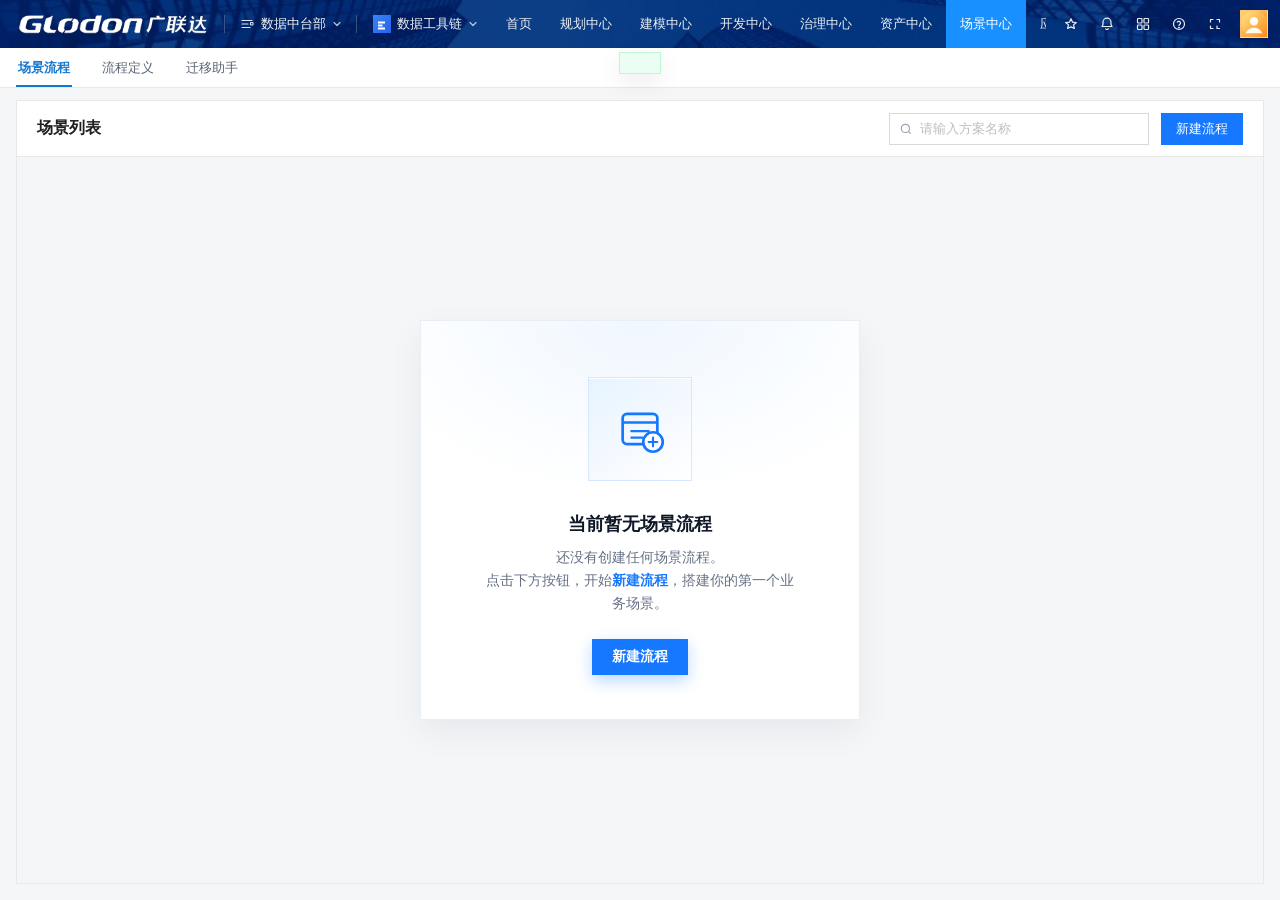
